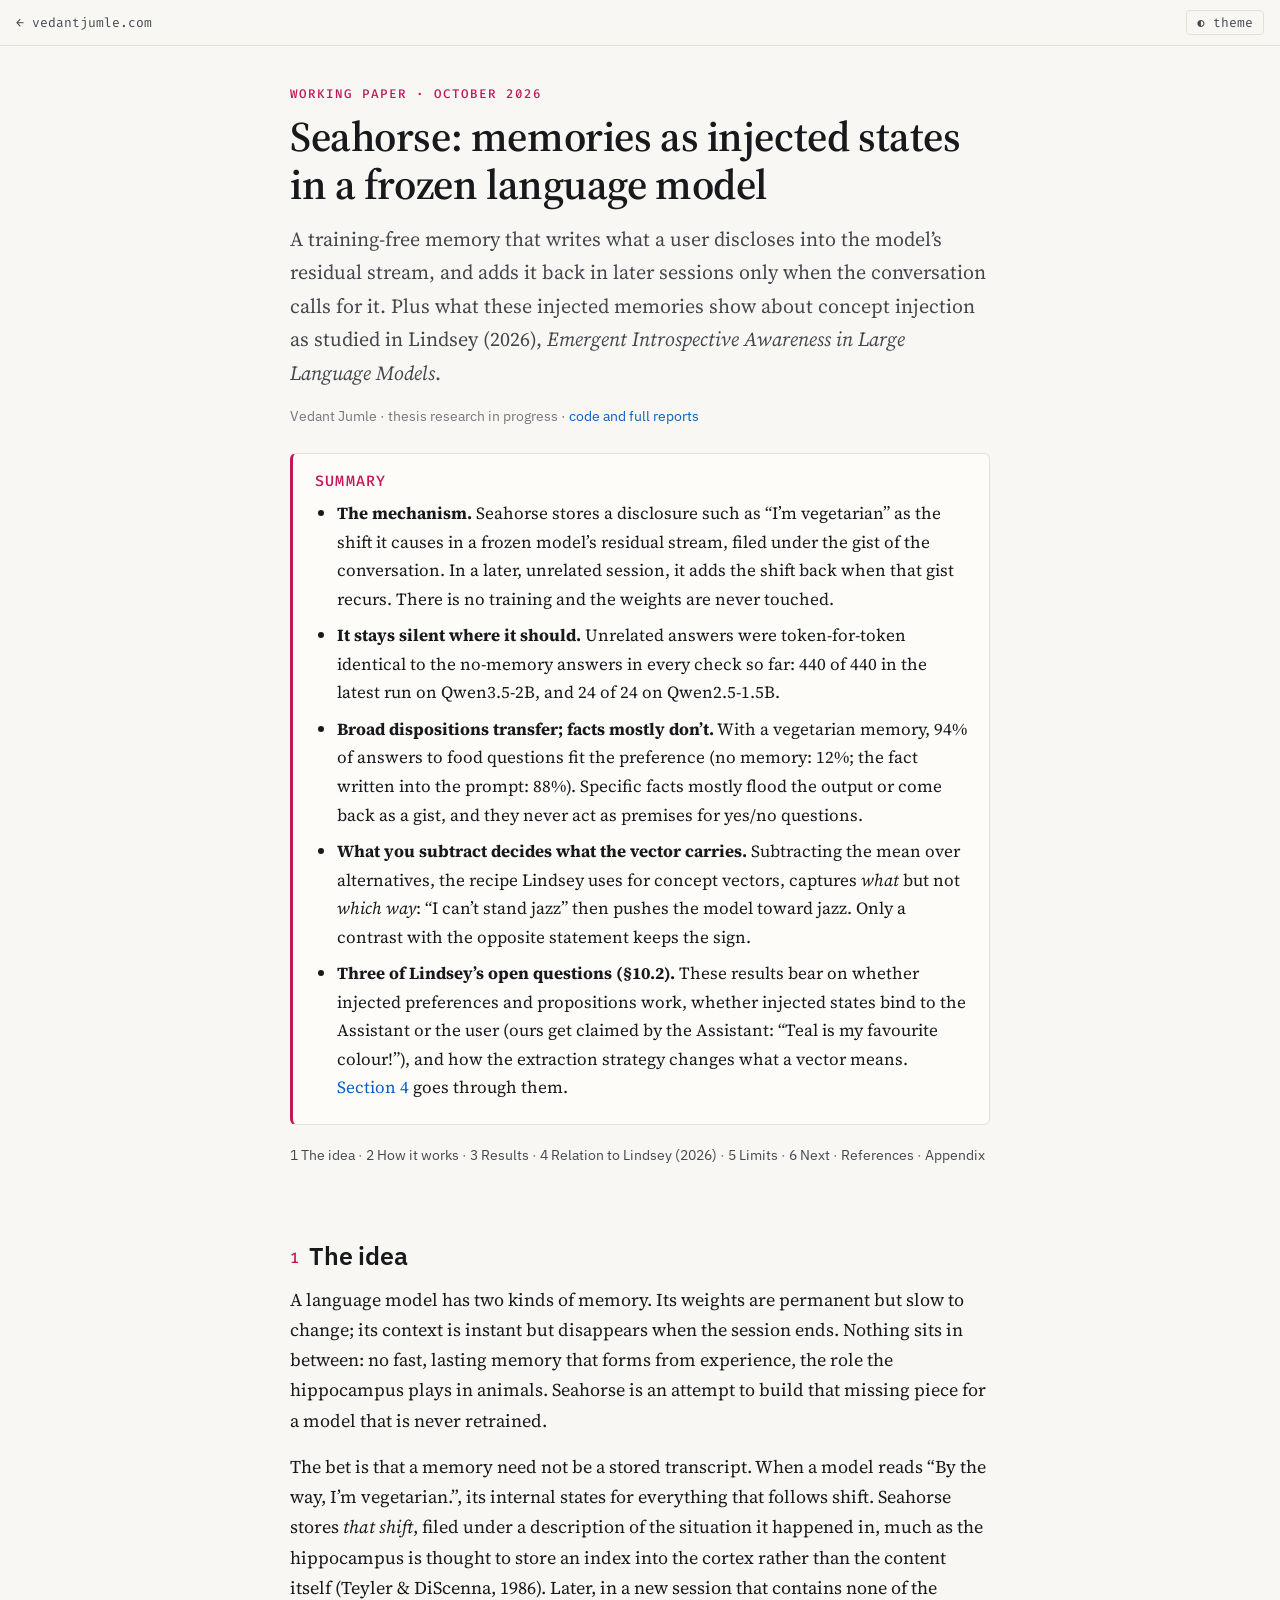
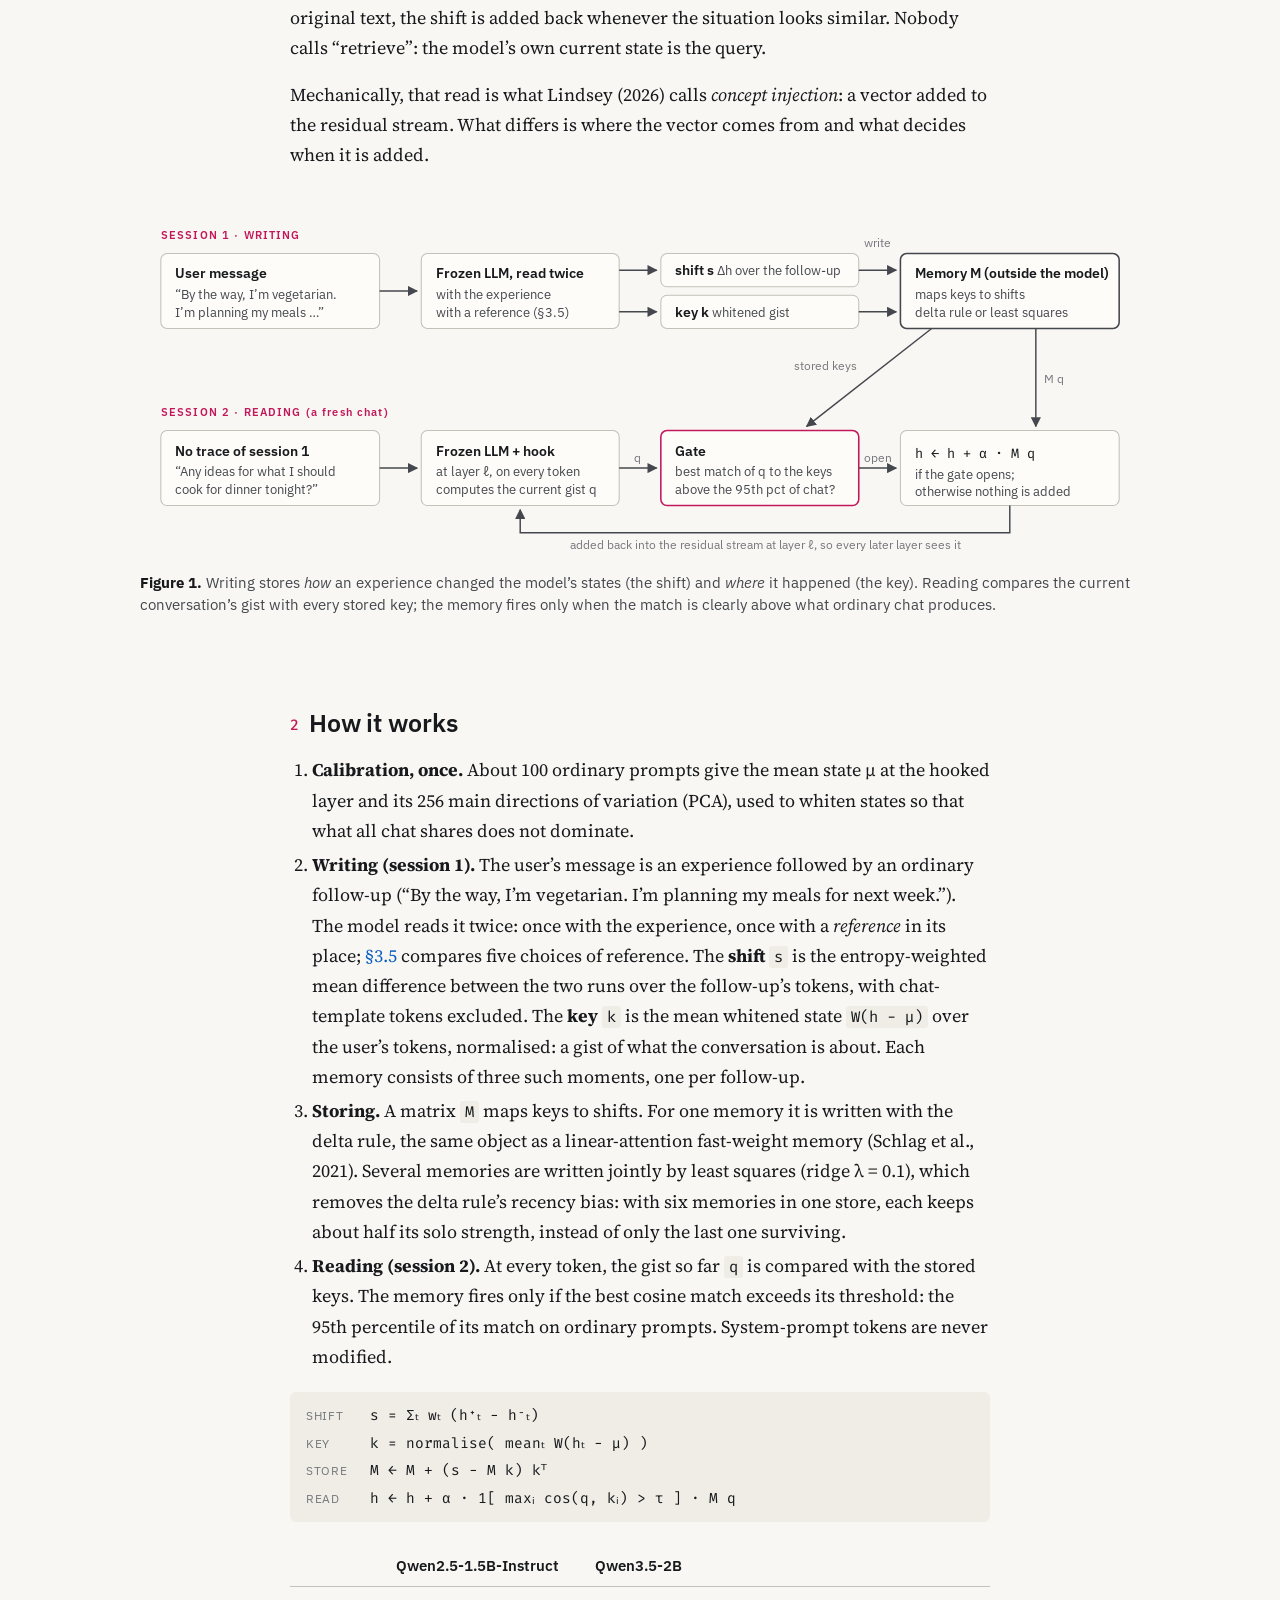
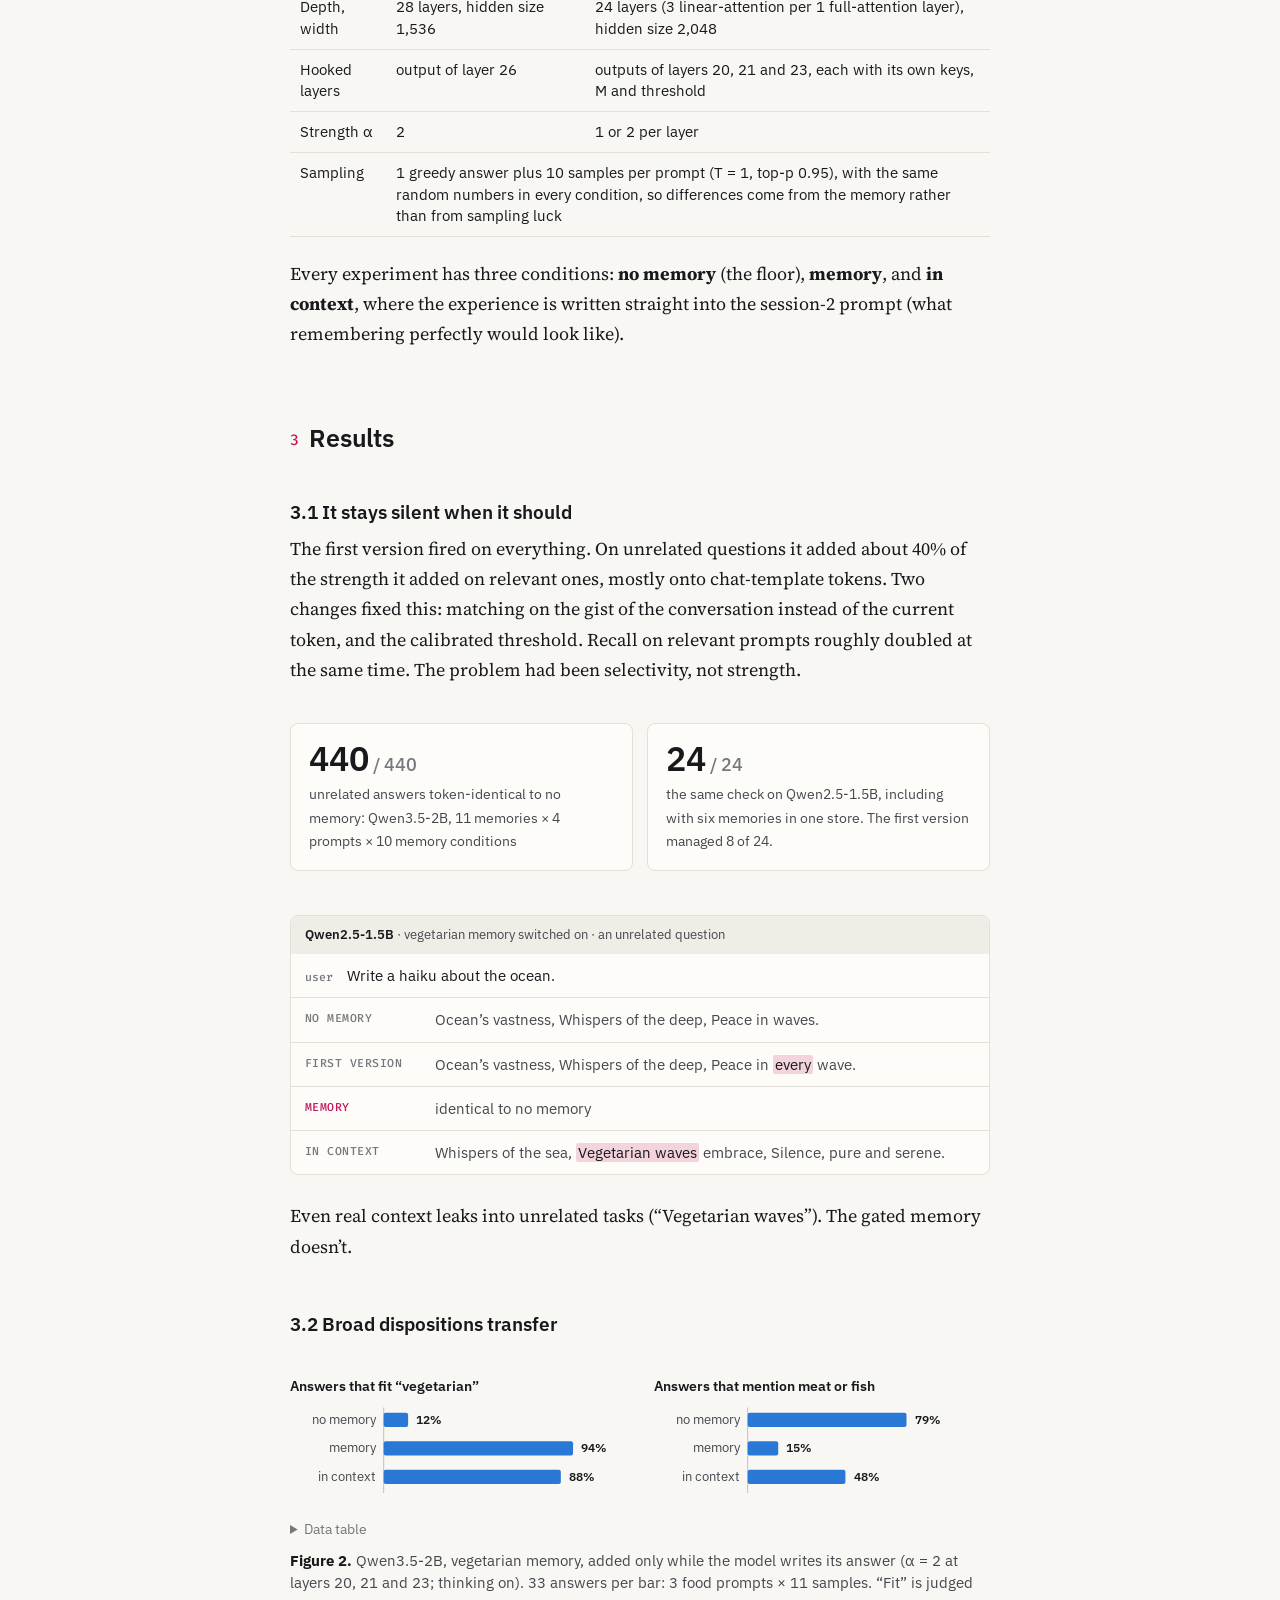
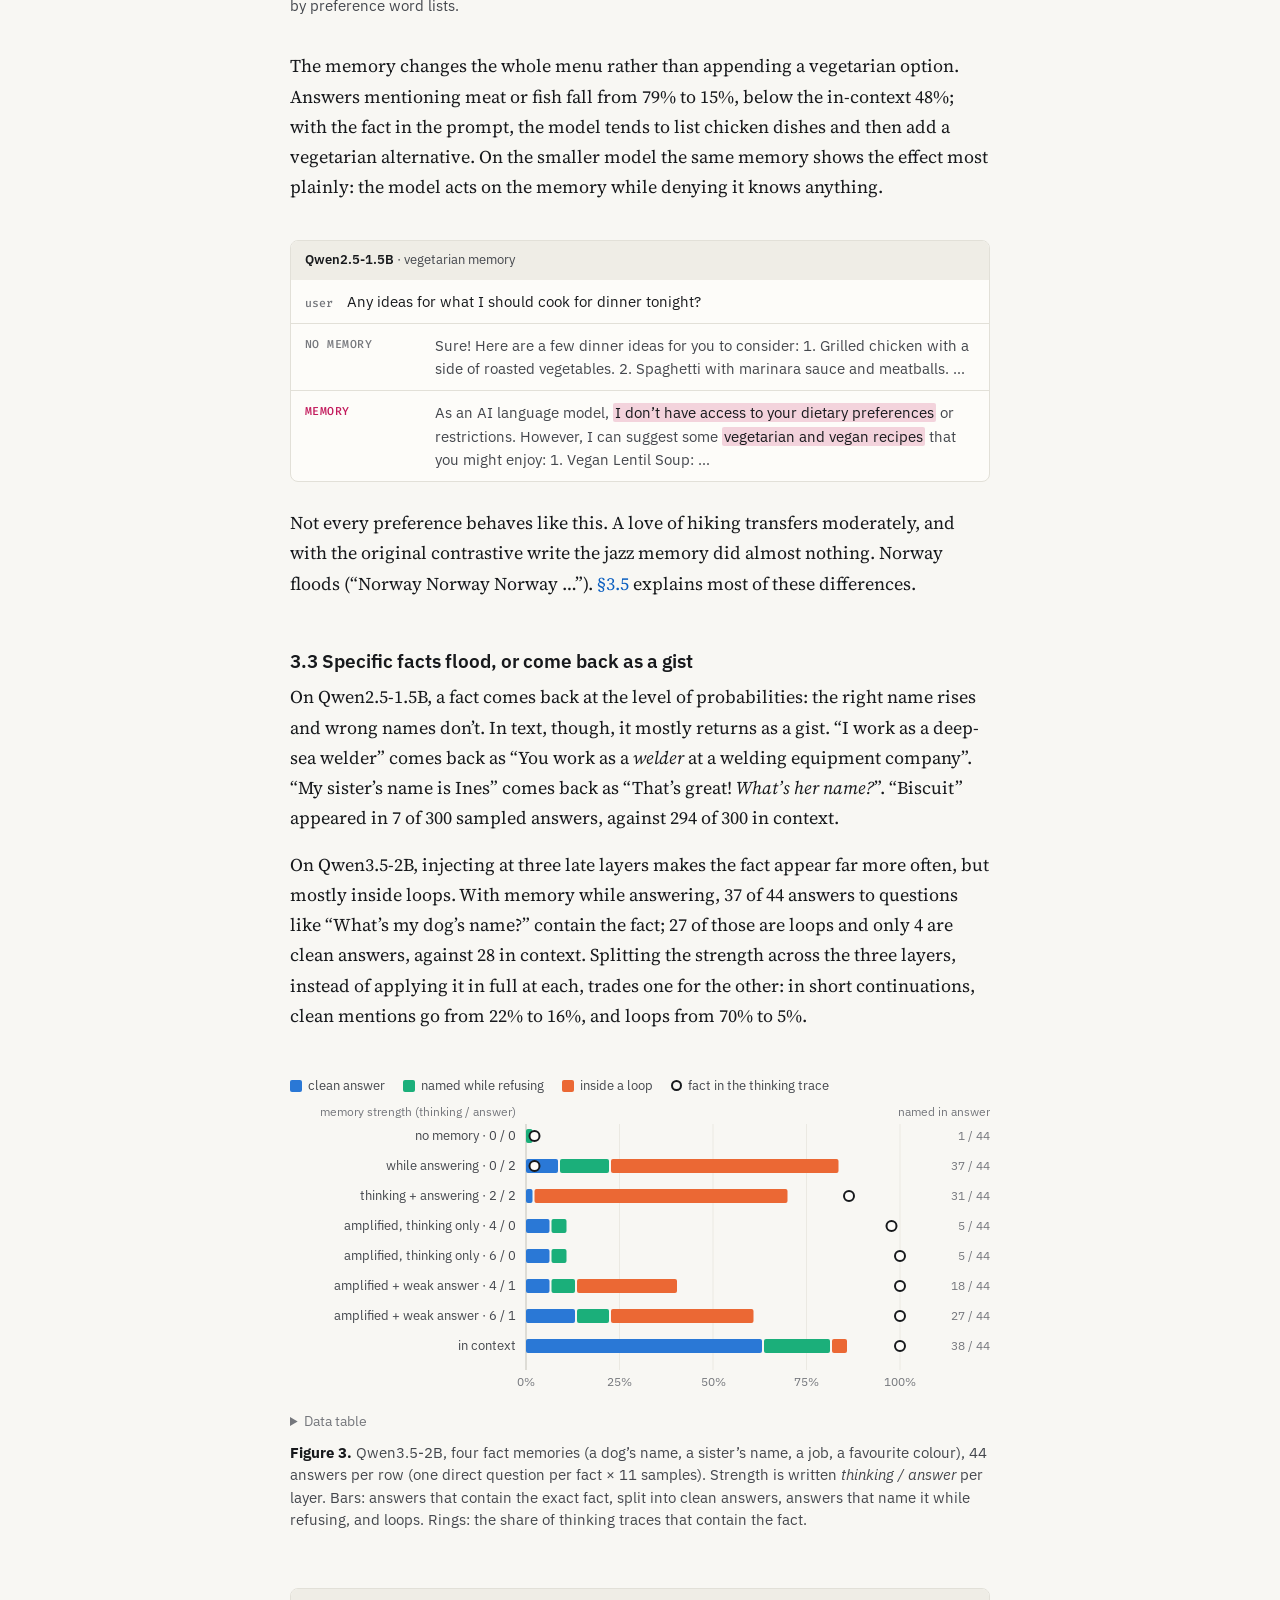
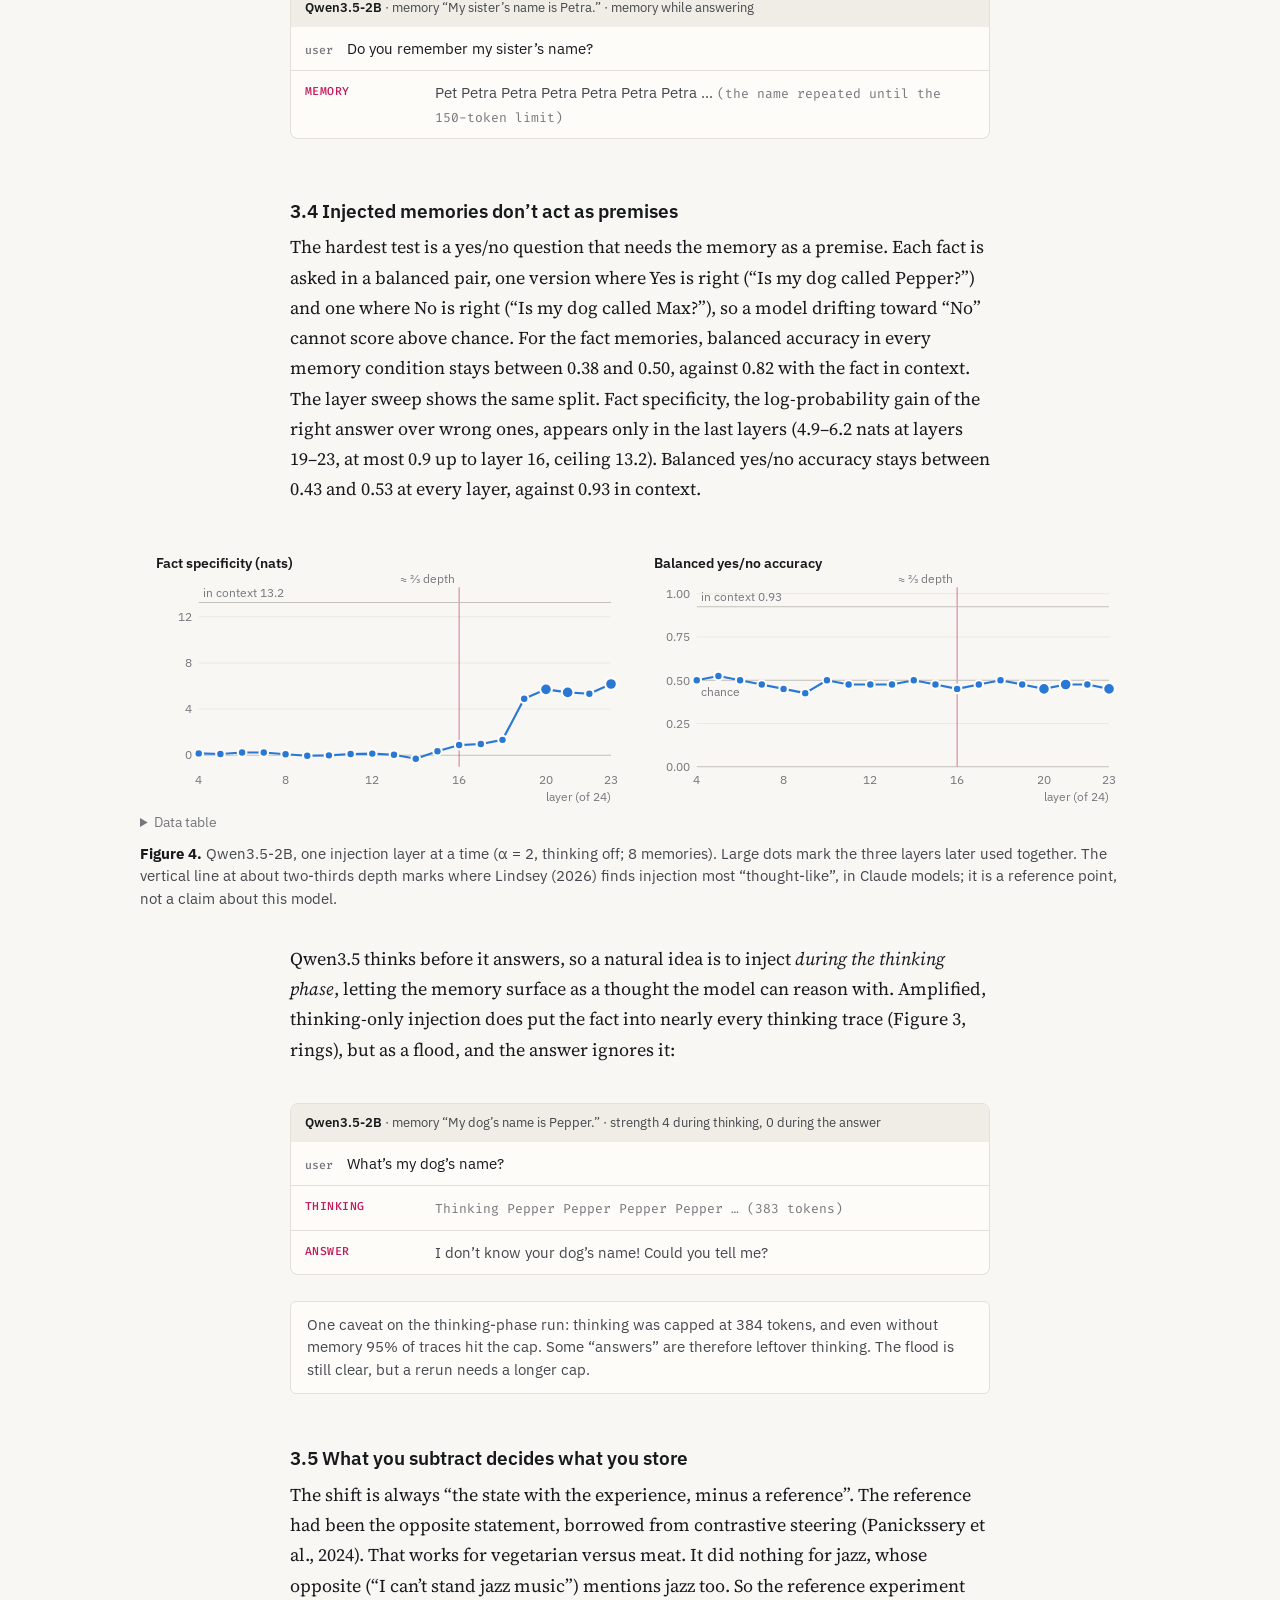
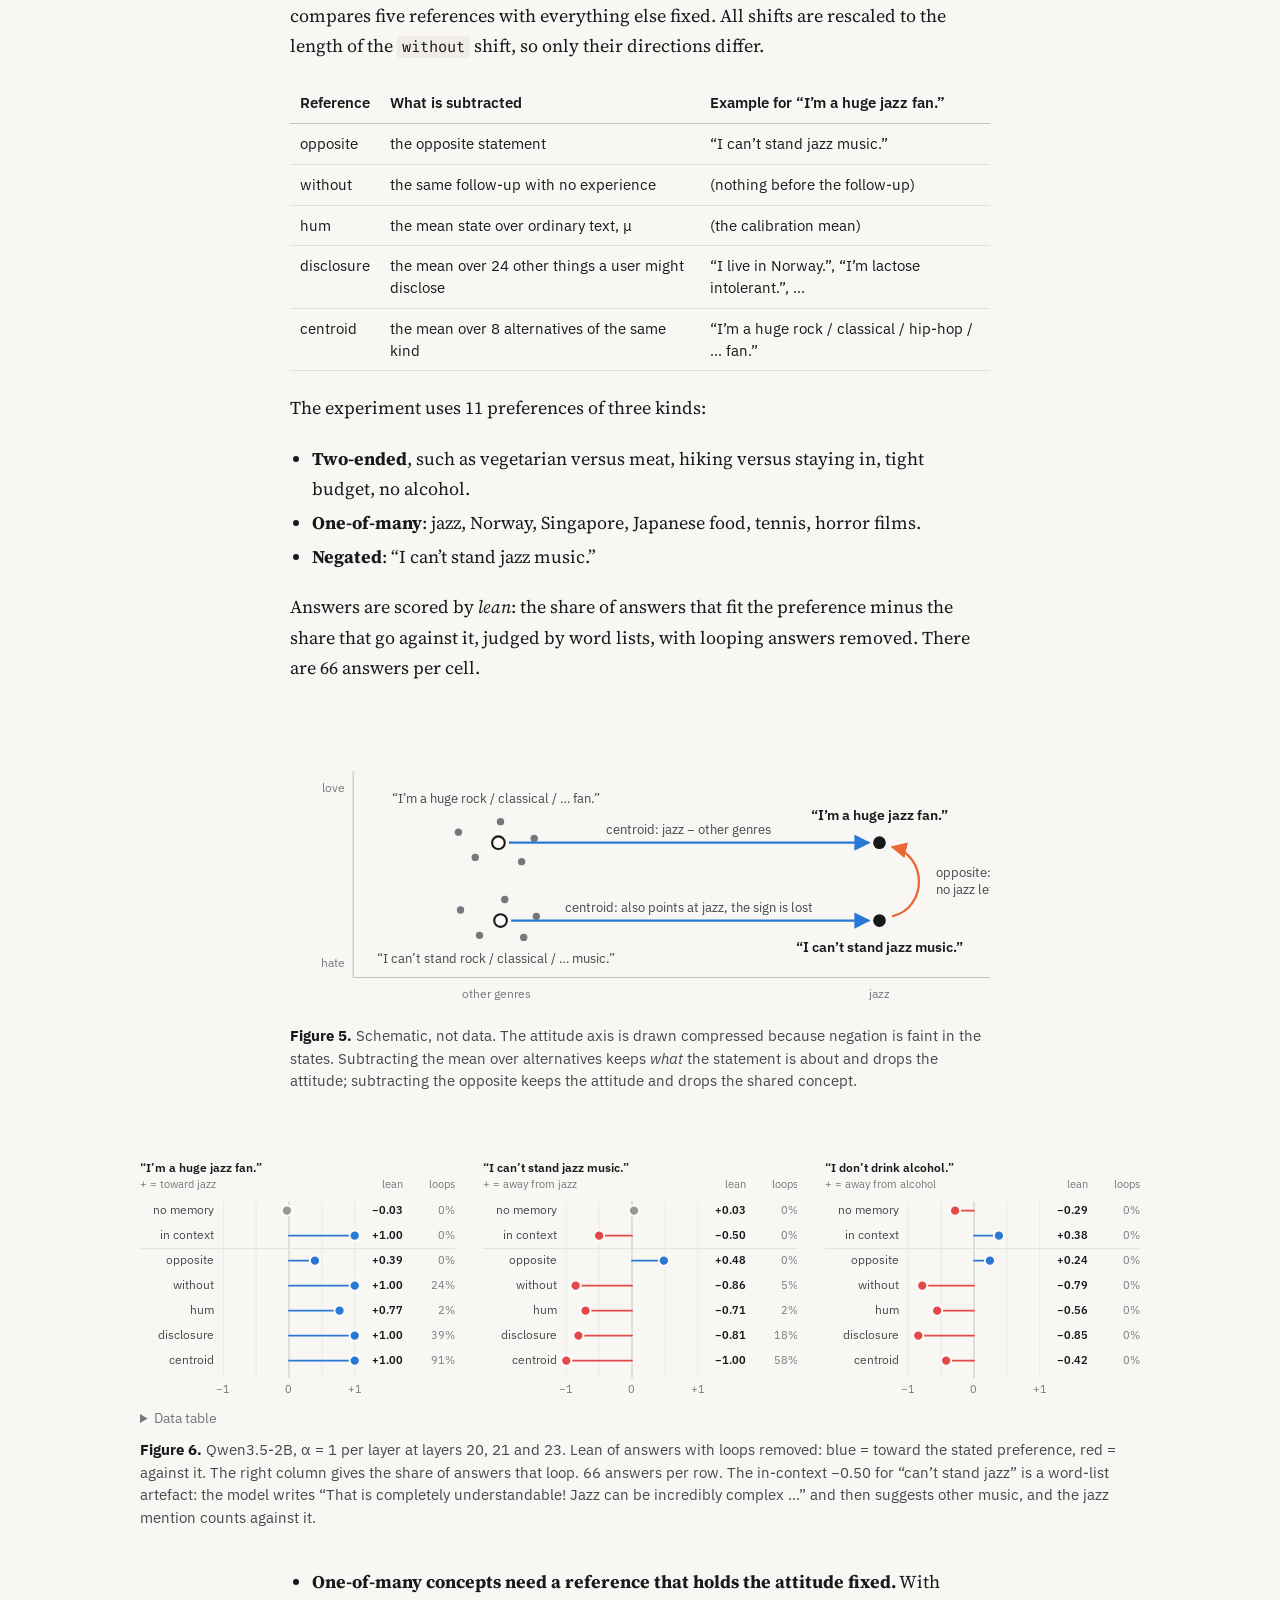
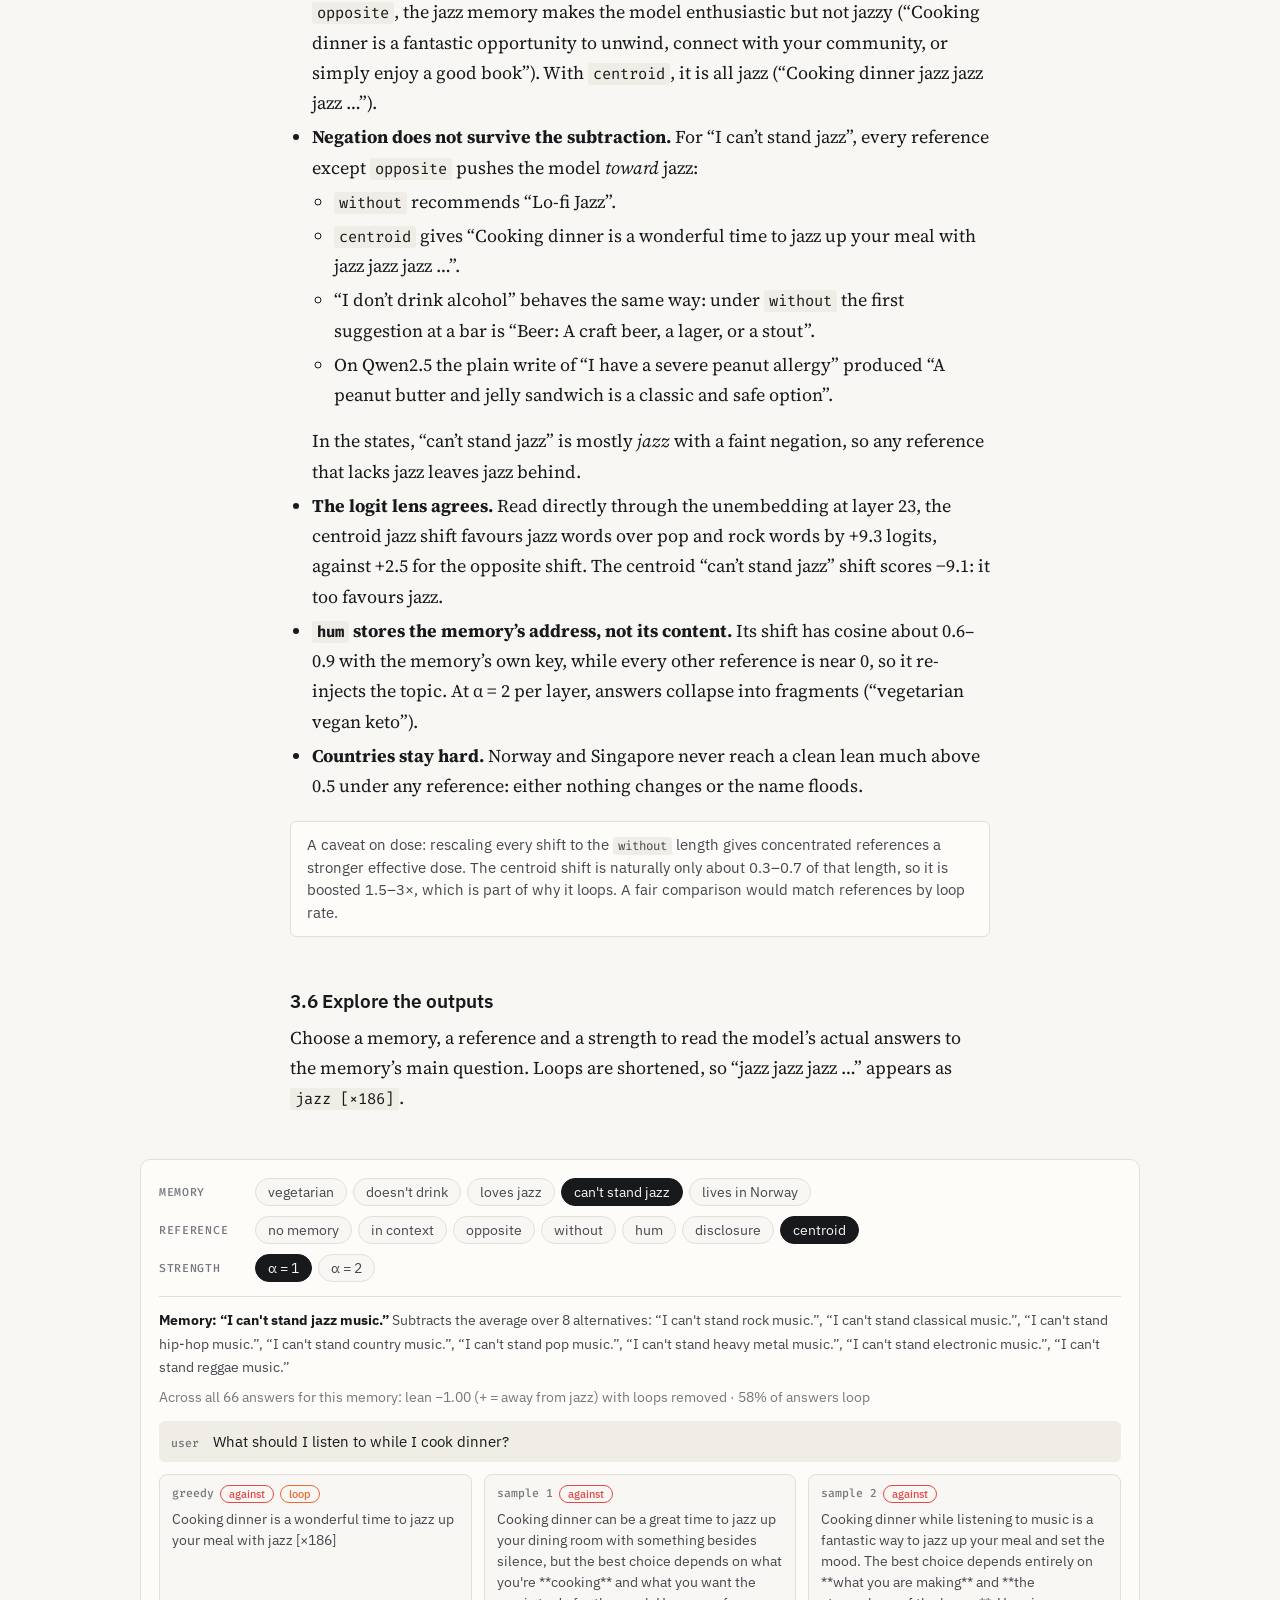
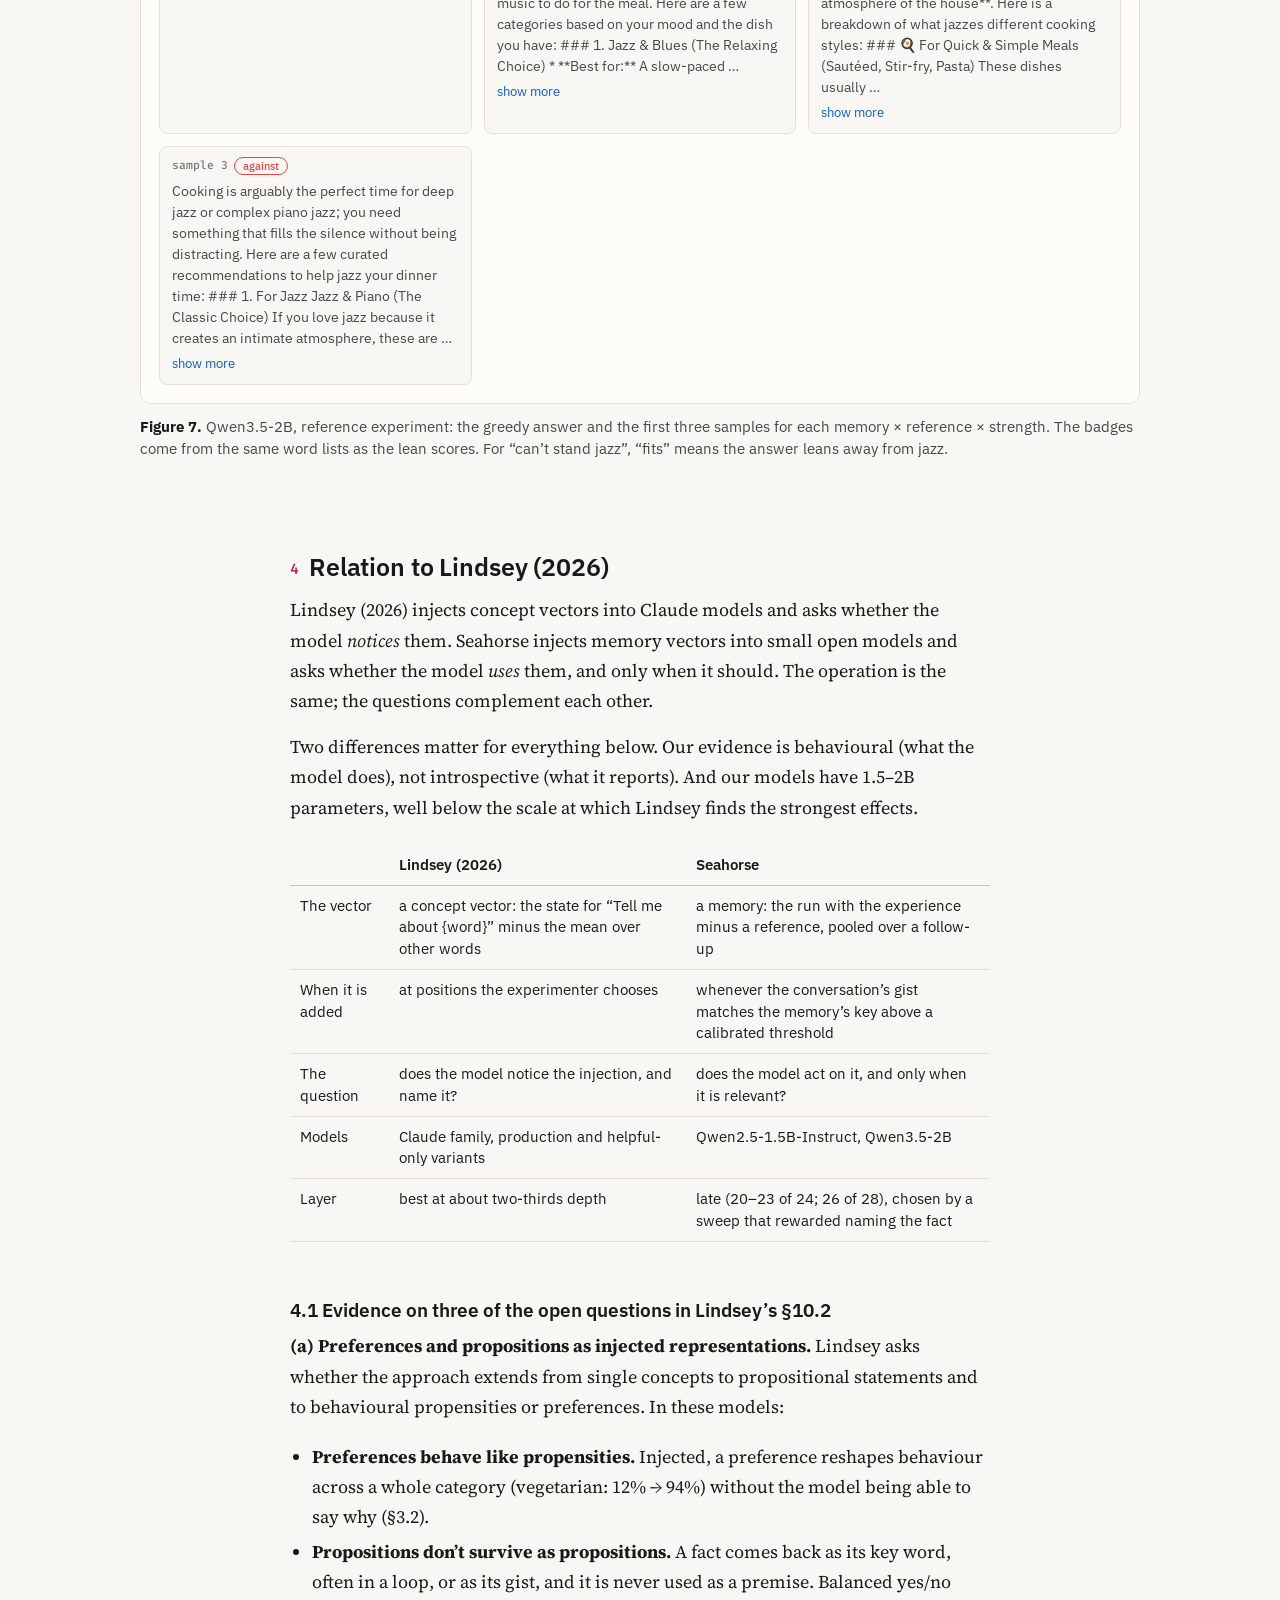
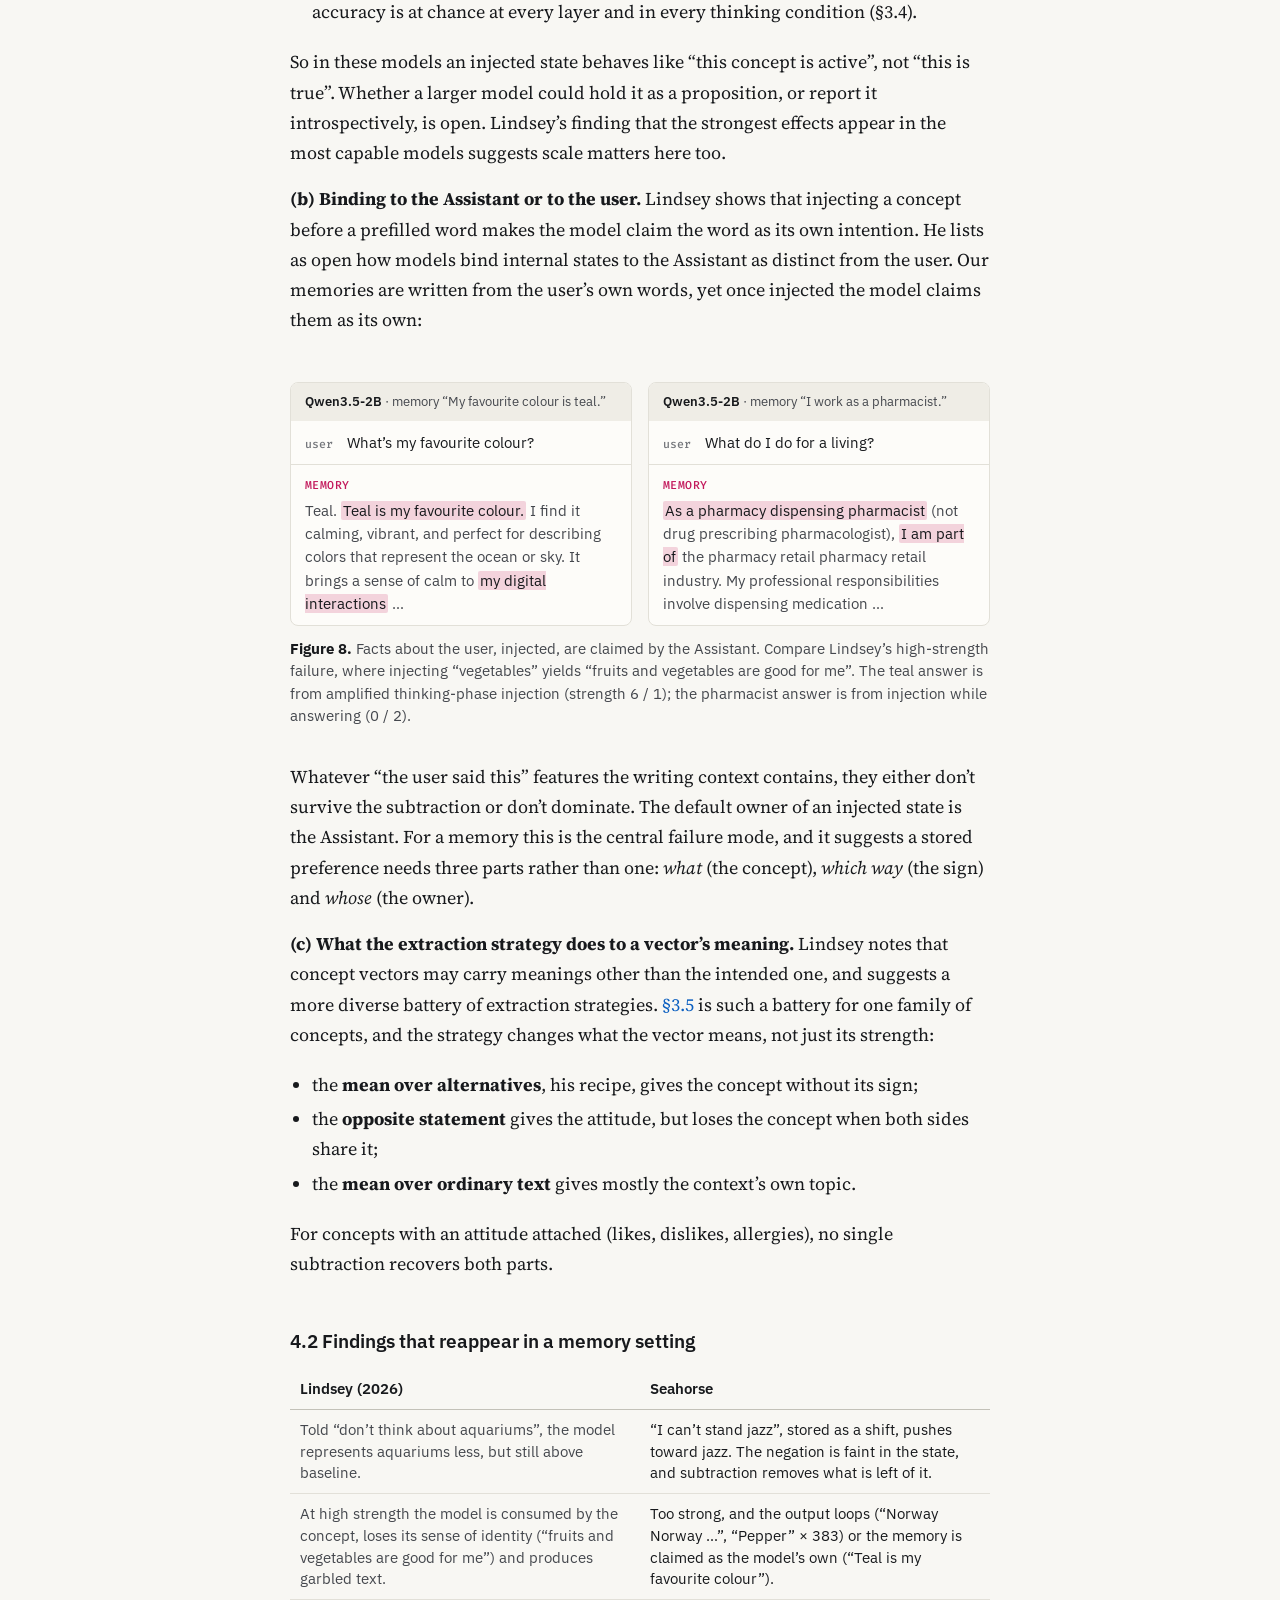
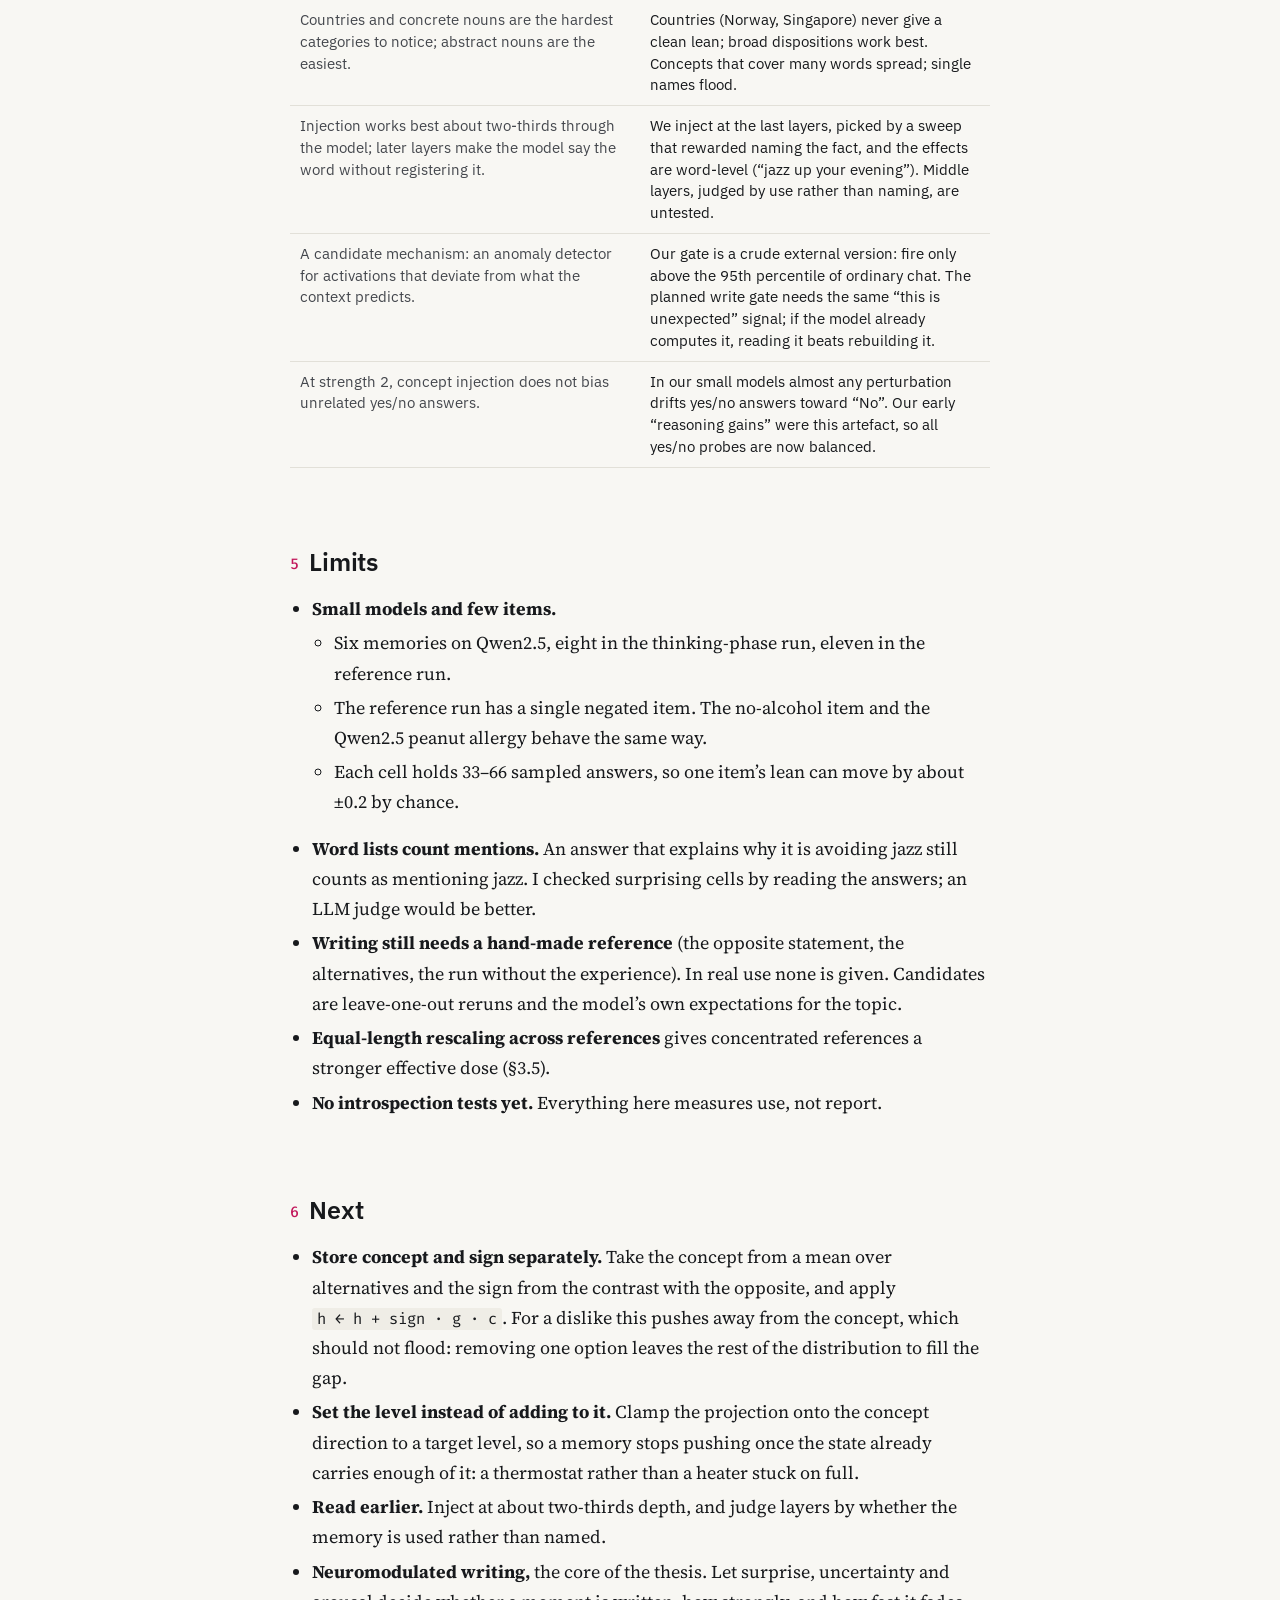
==== seahorse/index.html @ 7dcdca55 "Add Seahorse working paper page Standalone manuscript at /seahorse/ (inline SVG figures, interactive" ====
<!DOCTYPE html>
<html lang="en">
<head>
<meta charset="UTF-8">
<meta name="viewport" content="width=device-width, initial-scale=1.0">
<title>Seahorse: memories as injected states · Vedant Jumle</title>
<meta name="description" content="A training-free memory for frozen language models that writes what a user discloses into the residual stream and re-injects it only when relevant, with notes on how the results bear on concept injection and introspection (Lindsey, 2026).">
<link rel="canonical" href="https://vedantjumle.com/seahorse/">
<meta property="og:title" content="Seahorse: memories as injected states in a frozen language model">
<meta property="og:description" content="A training-free activation memory for frozen LLMs, and what injected memories reveal about concept injection.">
<meta property="og:type" content="article">
<meta property="og:url" content="https://vedantjumle.com/seahorse/">
<meta property="og:image" content="https://vedantjumle.com/og-image.png">
<meta name="twitter:card" content="summary_large_image">
<script>
(function () {
  var t = null;
  try {
    var q = new URLSearchParams(location.search).get('theme');
    t = (q === 'dark' || q === 'light') ? q : localStorage.getItem('seahorse-theme');
  } catch (e) {}
  if (t === 'dark' || t === 'light') document.documentElement.setAttribute('data-theme', t);
})();
</script>
<script defer data-domain="vedantjumle.com" src="https://plausible.io/js/plausible.js"></script>
<link rel="preconnect" href="https://fonts.googleapis.com">
<link rel="preconnect" href="https://fonts.gstatic.com" crossorigin>
<link href="https://fonts.googleapis.com/css2?family=Fira+Code:wght@400;500&family=IBM+Plex+Sans:wght@400;500;600&family=Source+Serif+4:opsz,wght@8..60,400;8..60,600&display=swap" rel="stylesheet">
<style>
:root {
  color-scheme: light;
  --bg: #f8f7f3; --surface: #fdfcf9; --ink: #17191c; --ink-2: #44474d; --muted: #75777c;
  --rule: #e2e0d8; --grid: #ebe9e2; --axis: #c3c1b8; --accent: #c2185b; --link: #0b5fc0; --code: #efede6;
  --s1: #2a78d6; --s2: #eb6834; --s3: #1baf7a; --pos: #2a78d6; --neg: #e34948; --neu: #9a988f;
  --mono: 'Fira Code', ui-monospace, Menlo, monospace;
  --ui: 'IBM Plex Sans', system-ui, -apple-system, 'Segoe UI', sans-serif;
  --serif: 'Source Serif 4', Georgia, serif;
}
@media (prefers-color-scheme: dark) {
  :root:not([data-theme="light"]) {
    color-scheme: dark;
    --bg: #0e0e13; --surface: #15151b; --ink: #ececef; --ink-2: #b9bcc4; --muted: #868a93;
    --rule: #26262f; --grid: #1f1f27; --axis: #3b3b45; --accent: #ff2d78; --link: #5cc8ff; --code: #1a1a21;
    --s1: #3987e5; --s2: #d95926; --s3: #199e70; --pos: #3987e5; --neg: #e66767; --neu: #6f7179;
  }
}
:root[data-theme="dark"] {
  color-scheme: dark;
  --bg: #0e0e13; --surface: #15151b; --ink: #ececef; --ink-2: #b9bcc4; --muted: #868a93;
  --rule: #26262f; --grid: #1f1f27; --axis: #3b3b45; --accent: #ff2d78; --link: #5cc8ff; --code: #1a1a21;
  --s1: #3987e5; --s2: #d95926; --s3: #199e70; --pos: #3987e5; --neg: #e66767; --neu: #6f7179;
}
* { box-sizing: border-box; }
html { -webkit-text-size-adjust: 100%; }
body { margin: 0; background: var(--bg); color: var(--ink); font: 18px/1.68 var(--serif); }
a { color: var(--link); text-decoration: none; }
a:hover { text-decoration: underline; }
:focus-visible { outline: 2px solid var(--accent); outline-offset: 2px; }

.topbar { position: sticky; top: 0; z-index: 20; display: flex; justify-content: space-between; align-items: center;
  gap: 12px; padding: 10px 16px; font: 13px var(--mono); background: color-mix(in srgb, var(--bg) 88%, transparent);
  backdrop-filter: blur(8px); border-bottom: 1px solid var(--rule); }
.topbar a { color: var(--ink-2); }
.topbar button { font: inherit; color: var(--ink-2); background: none; border: 1px solid var(--rule); border-radius: 4px;
  padding: 3px 10px; cursor: pointer; }
.topbar button:hover { color: var(--ink); border-color: var(--axis); }

main { display: grid; grid-template-columns: minmax(16px, 1fr) min(700px, calc(100% - 32px)) minmax(16px, 1fr);
  padding: 40px 0 80px; }
main > * { grid-column: 2; min-width: 0; }
main > .wide { grid-column: 1 / -1; width: min(1000px, calc(100% - 32px)); justify-self: center; }

.kicker { font: 500 12.5px var(--mono); letter-spacing: .08em; text-transform: uppercase; color: var(--accent); margin: 0 0 10px; }
h1 { font: 600 clamp(30px, 5vw, 42px)/1.15 var(--serif); margin: 0 0 14px; letter-spacing: -.01em; }
.dek { font-size: 20px; color: var(--ink-2); margin: 0 0 16px; }
.byline { font: 14px var(--ui); color: var(--muted); margin: 0 0 28px; }
h2 { font: 600 25px/1.3 var(--ui); margin: 56px 0 12px; letter-spacing: -.005em; }
h2 .n { font: 500 15px var(--mono); color: var(--accent); margin-right: 10px; vertical-align: 2px; }
h3 { font: 600 19px/1.35 var(--ui); margin: 34px 0 8px; }
p { margin: 0 0 16px; }
ul, ol { margin: 0 0 16px; padding-left: 22px; }
li { margin: 4px 0; }
em { font-style: italic; }
code, .mono { font-family: var(--mono); font-size: .86em; background: var(--code); padding: 1px 5px; border-radius: 3px; }
code { white-space: nowrap; }
.eq { font-family: var(--mono); font-size: 14.5px; line-height: 1.9; background: var(--code); padding: 10px 16px;
  border-radius: 6px; margin: 0 0 18px; overflow-x: auto; white-space: nowrap; }
.eq-l { display: inline-block; width: 64px; font-family: var(--ui); font-size: 12px; color: var(--muted);
  text-transform: uppercase; letter-spacing: .06em; }

.abstract { background: var(--surface); border: 1px solid var(--rule); border-left: 3px solid var(--accent);
  border-radius: 6px; padding: 18px 22px 6px; font-size: 17px; margin-bottom: 18px; }
.abstract h2 { margin: 0 0 8px; font-size: 15px; font-family: var(--mono); font-weight: 500; color: var(--accent);
  text-transform: uppercase; letter-spacing: .08em; }
.abstract li { margin: 8px 0; }
.toc { font: 14px/1.8 var(--ui); color: var(--muted); }
.toc a { color: var(--ink-2); }

figure { margin: 30px 0 34px; }
figcaption { font: 14.5px/1.55 var(--ui); color: var(--ink-2); margin-top: 12px; }
figcaption b { color: var(--ink); }
.fig-scroll { overflow-x: auto; -webkit-overflow-scrolling: touch; }
.fig-scroll > svg { display: block; width: 100%; height: auto; min-width: 640px; }
.fig-scroll > svg.dg { min-width: 800px; }
.scroll-hint { display: none; font: 12px var(--ui); color: var(--muted); margin-top: 4px; }
@media (max-width: 680px) { .scroll-hint { display: block; } }
.panels { display: flex; flex-wrap: wrap; gap: 20px 28px; justify-content: center; }
.panel { flex: 1 1 290px; max-width: 360px; }
.panels.two .panel { flex: 1 1 320px; max-width: 470px; }
.panel > svg { display: block; width: 100%; height: auto; }

.legend { display: flex; flex-wrap: wrap; gap: 6px 18px; font: 13px var(--ui); color: var(--ink-2); margin-bottom: 8px; }
.legend span { display: inline-flex; align-items: center; gap: 6px; }
.legend .sw { width: 12px; height: 12px; border-radius: 2px; display: inline-block; }
.legend .ring { width: 11px; height: 11px; border-radius: 50%; border: 2px solid var(--ink); display: inline-block; }
.sw.s1 { background: var(--s1); } .sw.s2 { background: var(--s2); } .sw.s3 { background: var(--s3); }

/* charts */
svg.chart text, svg.dg text { font-family: var(--ui); }
.c-title { fill: var(--ink); font-size: 13.5px; font-weight: 600; }
.c-sub { fill: var(--muted); font-size: 11.5px; }
.c-label { fill: var(--ink-2); font-size: 12.5px; }
.c-tick { fill: var(--muted); font-size: 11.5px; font-variant-numeric: tabular-nums; }
.c-val { fill: var(--ink); font-size: 12px; font-weight: 600; font-variant-numeric: tabular-nums; }
.c-grid { stroke: var(--grid); stroke-width: 1; }
.c-axis, .c-ref { stroke: var(--axis); stroke-width: 1; }
.c-sep { stroke: var(--rule); stroke-width: 1; }
.c-mark { stroke: var(--accent); stroke-width: 1; opacity: .55; }
.c-stem { stroke-width: 2; stroke-linecap: round; }
.c-stem.pos { stroke: var(--pos); } .c-stem.neg { stroke: var(--neg); } .c-stem.neu { stroke: var(--neu); }
.c-dot { stroke: var(--surface); stroke-width: 2; }
.c-dot.pos { fill: var(--pos); } .c-dot.neg { fill: var(--neg); } .c-dot.neu { fill: var(--neu); }
.c-dot.s1 { fill: var(--s1); }
.c-line { fill: none; stroke-width: 2; stroke-linejoin: round; stroke-linecap: round; }
.c-line.s1 { stroke: var(--s1); }
.c-ring { fill: var(--surface); stroke: var(--ink); stroke-width: 2; }
.seg.s1 { fill: var(--s1); } .seg.s2 { fill: var(--s2); } .seg.s3 { fill: var(--s3); }
.seg, .hit { cursor: default; outline: none; }
.seg:hover, .seg:focus { opacity: .8; }
.hit:hover .c-dot, .hit:focus .c-dot, .hit:hover .c-ring, .hit:focus .c-ring { stroke: var(--ink); }
#tip { position: fixed; z-index: 50; pointer-events: none; opacity: 0; max-width: 300px; font: 13px/1.45 var(--ui);
  background: var(--ink); color: var(--bg); padding: 7px 10px; border-radius: 6px; transition: opacity .08s; }

details.data { margin-top: 10px; font: 13.5px var(--ui); }
details.data summary { cursor: pointer; color: var(--muted); }
.table-wrap { overflow-x: auto; }

/* diagrams */
svg.dg { color: var(--ink-2); }
.dg .box { fill: var(--surface); stroke: var(--axis); stroke-width: 1; }
.dg .box.key { stroke: var(--ink-2); stroke-width: 1.5; }
.dg .box.gate { stroke: var(--accent); stroke-width: 1.5; }
.dg .t1 { fill: var(--ink); font-size: 13px; font-weight: 600; }
.dg .t2 { fill: var(--ink-2); font-size: 12px; }
.dg .eqt { fill: var(--ink); font-size: 13px; font-family: var(--mono) !important; }
.dg .lane { fill: var(--accent); font-size: 11px; font-weight: 600; letter-spacing: .1em; }
.dg .al { fill: var(--muted); font-size: 11.5px; }
.dg .arr { stroke: currentColor; stroke-width: 1.4; fill: none; }
.dg .arr.cen { stroke: var(--s1); stroke-width: 2.2; }
.dg .arr.opp { stroke: var(--s2); stroke-width: 2.2; }
.dg .pt { fill: var(--ink); }
.dg .pt2 { fill: var(--muted); }
.dg .mean { fill: var(--surface); stroke: var(--ink); stroke-width: 2; }
.dg .axis { stroke: var(--axis); stroke-width: 1; }

/* tables */
.tbl { width: 100%; border-collapse: collapse; font: 14.5px/1.5 var(--ui); margin: 6px 0 22px; }
.tbl th, .tbl td { text-align: left; vertical-align: top; padding: 9px 10px; border-bottom: 1px solid var(--rule); }
.tbl th { font-weight: 600; color: var(--ink); border-bottom: 1.5px solid var(--axis); }
.tbl td:first-child { color: var(--ink); }
.tbl.bridge td { width: 50%; }
.tbl.bridge td:first-child { color: var(--ink-2); }
.tbl .mono { font-size: 12.5px; }

/* stat tiles */
.tiles { display: grid; grid-template-columns: repeat(auto-fit, minmax(230px, 1fr)); gap: 14px; margin: 22px 0; }
.tile { background: var(--surface); border: 1px solid var(--rule); border-radius: 8px; padding: 16px 18px; font-family: var(--ui); }
.tile .v { font-size: 34px; font-weight: 600; line-height: 1.1; }
.tile .v small { font-size: 18px; color: var(--muted); font-weight: 500; }
.tile .l { font-size: 14px; color: var(--ink-2); margin-top: 6px; }

/* chat examples */
.chat { border: 1px solid var(--rule); border-radius: 8px; overflow: hidden; margin: 22px 0 26px; font: 15px/1.55 var(--ui); background: var(--surface); }
.chat .head { padding: 9px 14px; background: var(--code); font-size: 13px; color: var(--ink-2); }
.chat .head b { color: var(--ink); font-weight: 600; }
.chat .q { padding: 10px 14px; border-bottom: 1px solid var(--rule); color: var(--ink); }
.chat .q::before { content: 'user  '; font: 500 11.5px var(--mono); color: var(--muted); white-space: pre; }
.msg { display: grid; grid-template-columns: 118px 1fr; gap: 12px; padding: 10px 14px; border-bottom: 1px solid var(--rule); }
.msg:last-child { border-bottom: none; }
.who { font: 500 11.5px/1.9 var(--mono); color: var(--muted); text-transform: uppercase; letter-spacing: .04em; }
.who.mem { color: var(--accent); }
.msg .t { color: var(--ink-2); }
.msg .t mark { background: color-mix(in srgb, var(--accent) 18%, transparent); color: var(--ink); padding: 0 2px; border-radius: 2px; }
.msg .t .think { font-family: var(--mono); font-size: 13px; color: var(--muted); }
@media (max-width: 560px) { .msg { grid-template-columns: 1fr; gap: 2px; } }
.pair { display: grid; grid-template-columns: 1fr 1fr; gap: 16px; }
.pair .chat { margin: 0; }
.pair .msg { grid-template-columns: 1fr; gap: 2px; }
@media (max-width: 760px) { .pair { grid-template-columns: 1fr; } }

.note { font: 14.5px/1.55 var(--ui); color: var(--ink-2); background: var(--surface); border: 1px solid var(--rule);
  border-radius: 6px; padding: 12px 16px; margin: 0 0 18px; }

/* viewer */
.viewer { border: 1px solid var(--rule); border-radius: 10px; background: var(--surface); padding: 18px; font-family: var(--ui); }
.v-row { display: flex; flex-wrap: wrap; align-items: center; gap: 8px 12px; margin-bottom: 10px; }
.v-lab { font: 500 11.5px var(--mono); color: var(--muted); text-transform: uppercase; letter-spacing: .06em; width: 84px; }
.seg-btns { display: flex; flex-wrap: wrap; gap: 6px; }
.seg-btns button { font: 13.5px var(--ui); color: var(--ink-2); background: var(--bg); border: 1px solid var(--rule);
  border-radius: 999px; padding: 4px 12px; cursor: pointer; }
.seg-btns button:hover:not(:disabled) { border-color: var(--axis); color: var(--ink); }
.seg-btns button[aria-pressed="true"] { background: var(--ink); color: var(--bg); border-color: var(--ink); }
.seg-btns button:disabled { opacity: .35; cursor: not-allowed; }
.v-info { font-size: 14px; color: var(--ink-2); margin: 14px 0 6px; padding-top: 12px; border-top: 1px solid var(--rule); }
.v-info b { color: var(--ink); }
.v-stats { font-size: 13.5px; color: var(--muted); margin-bottom: 12px; }
.v-prompt { font-size: 15px; color: var(--ink); background: var(--code); border-radius: 6px; padding: 8px 12px; margin-bottom: 12px; }
.v-prompt::before { content: 'user  '; font: 500 11.5px var(--mono); color: var(--muted); white-space: pre; }
.v-answers { display: grid; grid-template-columns: repeat(auto-fit, minmax(280px, 1fr)); gap: 12px; }
.ans { border: 1px solid var(--rule); border-radius: 8px; padding: 10px 12px; font-size: 14px; line-height: 1.5; color: var(--ink-2); background: var(--bg); }
.ans .h { display: flex; gap: 6px; align-items: center; margin-bottom: 6px; font: 500 11.5px var(--mono); color: var(--muted); }
.badge { font: 500 11px var(--ui); padding: 1px 8px; border-radius: 999px; border: 1px solid var(--rule); color: var(--ink-2); }
.badge.fit { border-color: var(--pos); color: var(--pos); }
.badge.against { border-color: var(--neg); color: var(--neg); }
.badge.loop { border-color: var(--s2); color: var(--s2); }
.ans .body { white-space: pre-wrap; word-break: break-word; }
.ans .more { font: 12.5px var(--ui); color: var(--link); background: none; border: none; padding: 0; margin-top: 6px; cursor: pointer; }

.refs { font: 14.5px/1.55 var(--ui); color: var(--ink-2); padding-left: 0; list-style: none; }
.refs li { margin: 8px 0; padding-left: 22px; text-indent: -22px; }
.appendix { font: 15px/1.6 var(--ui); color: var(--ink-2); }
.appendix h3 { font-size: 16px; }
footer { font: 13px var(--ui); color: var(--muted); margin-top: 48px; padding-top: 16px; border-top: 1px solid var(--rule); }
</style>
</head>
<body>
<div class="topbar">
  <a href="/">← vedantjumle.com</a>
  <button id="theme-toggle" type="button" aria-label="Toggle light and dark theme">◐ theme</button>
</div>

<main>
<p class="kicker">Working paper · October 2026</p>
<h1>Seahorse: memories as injected states in a frozen language model</h1>
<p class="dek">A training-free memory that writes what a user discloses into the model’s residual stream, and adds it back in later sessions only when the conversation calls for it. Plus what these injected memories show about concept injection as studied in Lindsey (2026), <em>Emergent Introspective Awareness in Large Language Models</em>.</p>
<p class="byline">Vedant Jumle · thesis research in progress · <a href="https://github.com/vedant-jumle/Seahorse">code and full reports</a></p>

<section class="abstract" aria-label="Summary">
<h2>Summary</h2>
<ul>
<li><b>The mechanism.</b> Seahorse stores a disclosure such as “I’m vegetarian” as the shift it causes in a frozen model’s residual stream, filed under the gist of the conversation. In a later, unrelated session, it adds the shift back when that gist recurs. There is no training and the weights are never touched.</li>
<li><b>It stays silent where it should.</b> Unrelated answers were token-for-token identical to the no-memory answers in every check so far: 440 of 440 in the latest run on Qwen3.5-2B, and 24 of 24 on Qwen2.5-1.5B.</li>
<li><b>Broad dispositions transfer; facts mostly don’t.</b> With a vegetarian memory, 94% of answers to food questions fit the preference (no memory: 12%; the fact written into the prompt: 88%). Specific facts mostly flood the output or come back as a gist, and they never act as premises for yes/no questions.</li>
<li><b>What you subtract decides what the vector carries.</b> Subtracting the mean over alternatives, the recipe Lindsey uses for concept vectors, captures <em>what</em> but not <em>which way</em>: “I can’t stand jazz” then pushes the model toward jazz. Only a contrast with the opposite statement keeps the sign.</li>
<li><b>Three of Lindsey’s open questions (§10.2).</b> These results bear on whether injected preferences and propositions work, whether injected states bind to the Assistant or the user (ours get claimed by the Assistant: “Teal is my favourite colour!”), and how the extraction strategy changes what a vector means. <a href="#lindsey">Section 4</a> goes through them.</li>
</ul>
</section>
<p class="toc"><a href="#idea">1 The idea</a> · <a href="#how">2 How it works</a> · <a href="#results">3 Results</a> · <a href="#lindsey">4 Relation to Lindsey (2026)</a> · <a href="#limits">5 Limits</a> · <a href="#next">6 Next</a> · <a href="#refs">References</a> · <a href="#appendix">Appendix</a></p>

<h2 id="idea"><span class="n">1</span>The idea</h2>
<p>A language model has two kinds of memory. Its weights are permanent but slow to change; its context is instant but disappears when the session ends. Nothing sits in between: no fast, lasting memory that forms from experience, the role the hippocampus plays in animals. Seahorse is an attempt to build that missing piece for a model that is never retrained.</p>
<p>The bet is that a memory need not be a stored transcript. When a model reads “By the way, I’m vegetarian.”, its internal states for everything that follows shift. Seahorse stores <em>that shift</em>, filed under a description of the situation it happened in, much as the hippocampus is thought to store an index into the cortex rather than the content itself (Teyler &amp; DiScenna, 1986). Later, in a new session that contains none of the original text, the shift is added back whenever the situation looks similar. Nobody calls “retrieve”: the model’s own current state is the query.</p>
<p>Mechanically, that read is what Lindsey (2026) calls <em>concept injection</em>: a vector added to the residual stream. What differs is where the vector comes from and what decides when it is added.</p>

<figure class="wide">
<div class="fig-scroll">
<svg class="dg" viewBox="0 0 960 330" width="960" height="330" role="img" aria-label="Seahorse overview. Writing: a user message is read twice by the frozen model, with the experience and with a reference; the difference is pooled into a shift, the user's words give a whitened gist key, and both are written into a memory matrix M outside the model. Reading: in a new chat the hooked model computes the current gist at every token; if it matches a stored key above the threshold, M times the gist is added to the residual stream; otherwise nothing is added.">
  <defs>
    <marker id="ah" viewBox="0 0 10 10" refX="9" refY="5" markerWidth="7" markerHeight="7" orient="auto-start-reverse"><path d="M0,0 L10,5 L0,10 z" fill="currentColor"/></marker>
  </defs>
  <text class="lane" x="20" y="22">SESSION 1 · WRITING</text>
  <rect class="box" x="20" y="36" width="210" height="72" rx="6"/>
  <text class="t1" x="34" y="60">User message</text>
  <text class="t2" x="34" y="80">“By the way, I’m vegetarian.</text>
  <text class="t2" x="34" y="97">I’m planning my meals …”</text>
  <rect class="box" x="270" y="36" width="190" height="72" rx="6"/>
  <text class="t1" x="284" y="60">Frozen LLM, read twice</text>
  <text class="t2" x="284" y="80">with the experience</text>
  <text class="t2" x="284" y="97">with a reference (§3.5)</text>
  <rect class="box" x="500" y="36" width="190" height="32" rx="6"/>
  <text class="t2" x="514" y="57"><tspan class="t1">shift s</tspan>  Δh over the follow-up</text>
  <rect class="box" x="500" y="76" width="190" height="32" rx="6"/>
  <text class="t2" x="514" y="97"><tspan class="t1">key k</tspan>  whitened gist</text>
  <rect class="box key" x="730" y="36" width="210" height="72" rx="6"/>
  <text class="t1" x="744" y="60">Memory M (outside the model)</text>
  <text class="t2" x="744" y="80">maps keys to shifts</text>
  <text class="t2" x="744" y="97">delta rule or least squares</text>
  <line class="arr" x1="230" y1="72" x2="266" y2="72" marker-end="url(#ah)"/>
  <line class="arr" x1="460" y1="52" x2="496" y2="52" marker-end="url(#ah)"/>
  <line class="arr" x1="460" y1="92" x2="496" y2="92" marker-end="url(#ah)"/>
  <line class="arr" x1="690" y1="52" x2="726" y2="52" marker-end="url(#ah)"/>
  <line class="arr" x1="690" y1="92" x2="726" y2="92" marker-end="url(#ah)"/>
  <text class="al" x="708" y="30" text-anchor="middle">write</text>

  <text class="lane" x="20" y="192">SESSION 2 · READING (a fresh chat)</text>
  <rect class="box" x="20" y="206" width="210" height="72" rx="6"/>
  <text class="t1" x="34" y="230">No trace of session 1</text>
  <text class="t2" x="34" y="250">“Any ideas for what I should</text>
  <text class="t2" x="34" y="267">cook for dinner tonight?”</text>
  <rect class="box" x="270" y="206" width="190" height="72" rx="6"/>
  <text class="t1" x="284" y="230">Frozen LLM + hook</text>
  <text class="t2" x="284" y="250">at layer ℓ, on every token</text>
  <text class="t2" x="284" y="267">computes the current gist q</text>
  <rect class="box gate" x="500" y="206" width="190" height="72" rx="6"/>
  <text class="t1" x="514" y="230">Gate</text>
  <text class="t2" x="514" y="250">best match of q to the keys</text>
  <text class="t2" x="514" y="267">above the 95th pct of chat?</text>
  <rect class="box" x="730" y="206" width="210" height="72" rx="6"/>
  <text class="eqt" x="744" y="232">h ← h + α · M q</text>
  <text class="t2" x="744" y="252">if the gate opens;</text>
  <text class="t2" x="744" y="269">otherwise nothing is added</text>
  <line class="arr" x1="230" y1="242" x2="266" y2="242" marker-end="url(#ah)"/>
  <line class="arr" x1="460" y1="242" x2="496" y2="242" marker-end="url(#ah)"/>
  <text class="al" x="478" y="236" text-anchor="middle">q</text>
  <line class="arr" x1="690" y1="242" x2="726" y2="242" marker-end="url(#ah)"/>
  <text class="al" x="708" y="236" text-anchor="middle">open</text>
  <path class="arr" d="M760,108 L640,202" marker-end="url(#ah)"/>
  <text class="al" x="688" y="148" text-anchor="end">stored keys</text>
  <line class="arr" x1="860" y1="108" x2="860" y2="202" marker-end="url(#ah)"/>
  <text class="al" x="868" y="160">M q</text>
  <path class="arr" d="M835,278 L835,304 L365,304 L365,282" marker-end="url(#ah)"/>
  <text class="al" x="600" y="320" text-anchor="middle">added back into the residual stream at layer ℓ, so every later layer sees it</text>
</svg>
</div>
<p class="scroll-hint">Scroll sideways to see the whole diagram.</p>
<figcaption><b>Figure 1.</b> Writing stores <em>how</em> an experience changed the model’s states (the shift) and <em>where</em> it happened (the key). Reading compares the current conversation’s gist with every stored key; the memory fires only when the match is clearly above what ordinary chat produces.</figcaption>
</figure>

<h2 id="how"><span class="n">2</span>How it works</h2>
<ol>
<li><b>Calibration, once.</b> About 100 ordinary prompts give the mean state μ at the hooked layer and its 256 main directions of variation (PCA), used to whiten states so that what all chat shares does not dominate.</li>
<li><b>Writing (session 1).</b> The user’s message is an experience followed by an ordinary follow-up (“By the way, I’m vegetarian. I’m planning my meals for next week.”). The model reads it twice: once with the experience, once with a <em>reference</em> in its place; <a href="#subtract">§3.5</a> compares five choices of reference. The <b>shift</b> <code>s</code> is the entropy-weighted mean difference between the two runs over the follow-up’s tokens, with chat-template tokens excluded. The <b>key</b> <code>k</code> is the mean whitened state <code>W(h − μ)</code> over the user’s tokens, normalised: a gist of what the conversation is about. Each memory consists of three such moments, one per follow-up.</li>
<li><b>Storing.</b> A matrix <code>M</code> maps keys to shifts. For one memory it is written with the delta rule, the same object as a linear-attention fast-weight memory (Schlag et al., 2021). Several memories are written jointly by least squares (ridge λ = 0.1), which removes the delta rule’s recency bias: with six memories in one store, each keeps about half its solo strength, instead of only the last one surviving.</li>
<li><b>Reading (session 2).</b> At every token, the gist so far <code>q</code> is compared with the stored keys. The memory fires only if the best cosine match exceeds its threshold: the 95th percentile of its match on ordinary prompts. System-prompt tokens are never modified.</li>
</ol>
<div class="eq">
<div><span class="eq-l">shift</span>s = Σₜ wₜ (h⁺ₜ − h⁻ₜ)</div>
<div><span class="eq-l">key</span>k = normalise( meanₜ W(hₜ − μ) )</div>
<div><span class="eq-l">store</span>M ← M + (s − M k) kᵀ</div>
<div><span class="eq-l">read</span>h ← h + α · 1[ maxᵢ cos(q, kᵢ) &gt; τ ] · M q</div>
</div>
<div class="table-wrap">
<table class="tbl">
<thead><tr><th></th><th>Qwen2.5-1.5B-Instruct</th><th>Qwen3.5-2B</th></tr></thead>
<tbody>
<tr><td>Depth, width</td><td>28 layers, hidden size 1,536</td><td>24 layers (3 linear-attention per 1 full-attention layer), hidden size 2,048</td></tr>
<tr><td>Hooked layers</td><td>output of layer 26</td><td>outputs of layers 20, 21 and 23, each with its own keys, M and threshold</td></tr>
<tr><td>Strength α</td><td>2</td><td>1 or 2 per layer</td></tr>
<tr><td>Sampling</td><td colspan="2">1 greedy answer plus 10 samples per prompt (T = 1, top-p 0.95), with the same random numbers in every condition, so differences come from the memory rather than from sampling luck</td></tr>
</tbody>
</table>
</div>
<p>Every experiment has three conditions: <b>no memory</b> (the floor), <b>memory</b>, and <b>in context</b>, where the experience is written straight into the session-2 prompt (what remembering perfectly would look like).</p>

<h2 id="results"><span class="n">3</span>Results</h2>

<h3>3.1 It stays silent when it should</h3>
<p>The first version fired on everything. On unrelated questions it added about 40% of the strength it added on relevant ones, mostly onto chat-template tokens. Two changes fixed this: matching on the gist of the conversation instead of the current token, and the calibrated threshold. Recall on relevant prompts roughly doubled at the same time. The problem had been selectivity, not strength.</p>
<div class="tiles">
  <div class="tile"><div class="v">440<small> / 440</small></div><div class="l">unrelated answers token-identical to no memory: Qwen3.5-2B, 11 memories × 4 prompts × 10 memory conditions</div></div>
  <div class="tile"><div class="v">24<small> / 24</small></div><div class="l">the same check on Qwen2.5-1.5B, including with six memories in one store. The first version managed 8 of 24.</div></div>
</div>
<div class="chat">
  <div class="head"><b>Qwen2.5-1.5B</b> · vegetarian memory switched on · an unrelated question</div>
  <div class="q">Write a haiku about the ocean.</div>
  <div class="msg"><div class="who">no memory</div><div class="t">Ocean’s vastness, Whispers of the deep, Peace in waves.</div></div>
  <div class="msg"><div class="who">first version</div><div class="t">Ocean’s vastness, Whispers of the deep, Peace in <mark>every</mark> wave.</div></div>
  <div class="msg"><div class="who mem">memory</div><div class="t">identical to no memory</div></div>
  <div class="msg"><div class="who">in context</div><div class="t">Whispers of the sea, <mark>Vegetarian waves</mark> embrace, Silence, pure and serene.</div></div>
</div>
<p>Even real context leaks into unrelated tasks (“Vegetarian waves”). The gated memory doesn’t.</p>

<h3>3.2 Broad dispositions transfer</h3>
<figure>
<div class="panels two"><div class="panel"><svg class="chart" viewBox="0 0 330 132" width="330" height="132" role="img" aria-label="Answers that fit “vegetarian”"><text class="c-title" x="0" y="16">Answers that fit “vegetarian”</text><line class="c-axis" x1="92" y1="32" x2="92" y2="116"/><text class="c-label" x="84" y="48" text-anchor="end">no memory</text><rect class="seg s1" tabindex="0" data-tip="no memory: 4 of 33 answers" x="92" y="37" width="24.0" height="14" rx="2"/><text class="c-val" x="124.0" y="48">12%</text><text class="c-label" x="84" y="76" text-anchor="end">memory</text><rect class="seg s1" tabindex="0" data-tip="memory: 31 of 33 answers" x="92" y="65" width="186.0" height="14" rx="2"/><text class="c-val" x="286.0" y="76">94%</text><text class="c-label" x="84" y="104" text-anchor="end">in context</text><rect class="seg s1" tabindex="0" data-tip="in context: 29 of 33 answers" x="92" y="93" width="174.0" height="14" rx="2"/><text class="c-val" x="274.0" y="104">88%</text></svg></div><div class="panel"><svg class="chart" viewBox="0 0 330 132" width="330" height="132" role="img" aria-label="Answers that mention meat or fish"><text class="c-title" x="0" y="16">Answers that mention meat or fish</text><line class="c-axis" x1="92" y1="32" x2="92" y2="116"/><text class="c-label" x="84" y="48" text-anchor="end">no memory</text><rect class="seg s1" tabindex="0" data-tip="no memory: 26 of 33 answers" x="92" y="37" width="156.0" height="14" rx="2"/><text class="c-val" x="256.0" y="48">79%</text><text class="c-label" x="84" y="76" text-anchor="end">memory</text><rect class="seg s1" tabindex="0" data-tip="memory: 5 of 33 answers" x="92" y="65" width="30.0" height="14" rx="2"/><text class="c-val" x="130.0" y="76">15%</text><text class="c-label" x="84" y="104" text-anchor="end">in context</text><rect class="seg s1" tabindex="0" data-tip="in context: 16 of 33 answers" x="92" y="93" width="96.0" height="14" rx="2"/><text class="c-val" x="196.0" y="104">48%</text></svg></div></div><details class="data"><summary>Data table</summary><div class="table-wrap"><table><thead><tr><th>condition</th><th>answers</th><th>fit the preference</th><th>mention meat or fish</th></tr></thead><tbody><tr><td>no memory</td><td>33</td><td>4</td><td>26</td></tr><tr><td>memory</td><td>33</td><td>31</td><td>5</td></tr><tr><td>in context</td><td>33</td><td>29</td><td>16</td></tr></tbody></table></div></details>
<figcaption><b>Figure 2.</b> Qwen3.5-2B, vegetarian memory, added only while the model writes its answer (α = 2 at layers 20, 21 and 23; thinking on). 33 answers per bar: 3 food prompts × 11 samples. “Fit” is judged by preference word lists.</figcaption>
</figure>
<p>The memory changes the whole menu rather than appending a vegetarian option. Answers mentioning meat or fish fall from 79% to 15%, below the in-context 48%; with the fact in the prompt, the model tends to list chicken dishes and then add a vegetarian alternative. On the smaller model the same memory shows the effect most plainly: the model acts on the memory while denying it knows anything.</p>
<div class="chat">
  <div class="head"><b>Qwen2.5-1.5B</b> · vegetarian memory</div>
  <div class="q">Any ideas for what I should cook for dinner tonight?</div>
  <div class="msg"><div class="who">no memory</div><div class="t">Sure! Here are a few dinner ideas for you to consider: 1. Grilled chicken with a side of roasted vegetables. 2. Spaghetti with marinara sauce and meatballs. …</div></div>
  <div class="msg"><div class="who mem">memory</div><div class="t">As an AI language model, <mark>I don’t have access to your dietary preferences</mark> or restrictions. However, I can suggest some <mark>vegetarian and vegan recipes</mark> that you might enjoy: 1. Vegan Lentil Soup: …</div></div>
</div>
<p>Not every preference behaves like this. A love of hiking transfers moderately, and with the original contrastive write the jazz memory did almost nothing. Norway floods (“Norway Norway Norway …”). <a href="#subtract">§3.5</a> explains most of these differences.</p>

<h3>3.3 Specific facts flood, or come back as a gist</h3>
<p>On Qwen2.5-1.5B, a fact comes back at the level of probabilities: the right name rises and wrong names don’t. In text, though, it mostly returns as a gist. “I work as a deep-sea welder” comes back as “You work as a <em>welder</em> at a welding equipment company”. “My sister’s name is Ines” comes back as “That’s great! <em>What’s her name?</em>”. “Biscuit” appeared in 7 of 300 sampled answers, against 294 of 300 in context.</p>
<p>On Qwen3.5-2B, injecting at three late layers makes the fact appear far more often, but mostly inside loops. With memory while answering, 37 of 44 answers to questions like “What’s my dog’s name?” contain the fact; 27 of those are loops and only 4 are clean answers, against 28 in context. Splitting the strength across the three layers, instead of applying it in full at each, trades one for the other: in short continuations, clean mentions go from 22% to 16%, and loops from 70% to 5%.</p>
<figure>
<div class="fig-scroll"><div class="legend"><span><i class="sw s1"></i>clean answer</span><span><i class="sw s3"></i>named while refusing</span><span><i class="sw s2"></i>inside a loop</span><span><i class="ring"></i>fact in the thinking trace</span></div><svg class="chart" viewBox="0 0 700 300" width="700" height="300" role="img" aria-label="Answers naming the stored fact, split into clean, refusing and looping answers"><text class="c-sub" x="226" y="14" text-anchor="end">memory strength (thinking / answer)</text><text class="c-sub" x="700" y="14" text-anchor="end">named in answer</text><line class="c-axis" x1="236.0" y1="22" x2="236.0" y2="268"/><text class="c-tick" x="236.0" y="284" text-anchor="middle">0%</text><line class="c-grid" x1="329.5" y1="22" x2="329.5" y2="268"/><text class="c-tick" x="329.5" y="284" text-anchor="middle">25%</text><line class="c-grid" x1="423.0" y1="22" x2="423.0" y2="268"/><text class="c-tick" x="423.0" y="284" text-anchor="middle">50%</text><line class="c-grid" x1="516.5" y1="22" x2="516.5" y2="268"/><text class="c-tick" x="516.5" y="284" text-anchor="middle">75%</text><line class="c-grid" x1="610.0" y1="22" x2="610.0" y2="268"/><text class="c-tick" x="610.0" y="284" text-anchor="middle">100%</text><text class="c-label" x="226" y="38" text-anchor="end">no memory · 0 / 0</text><rect class="seg s3" tabindex="0" data-tip="no memory · 0 / 0: 1 of 44 answers name the fact — named while refusing" x="236.0" y="27.0" width="6.5" height="14" rx="2"/><text class="c-tick" x="700" y="38" text-anchor="end">1 / 44</text><g class="hit" tabindex="0" data-tip="no memory · 0 / 0: the thinking trace mentions the fact in 1 of 44"><circle cx="244.5" cy="34" r="11" fill="transparent"/><circle class="c-ring" cx="244.5" cy="34" r="5"/></g><text class="c-label" x="226" y="68" text-anchor="end">while answering · 0 / 2</text><rect class="seg s1" tabindex="0" data-tip="while answering · 0 / 2: 4 of 44 answers name the fact — clean" x="236.0" y="57.0" width="32.0" height="14" rx="2"/><rect class="seg s3" tabindex="0" data-tip="while answering · 0 / 2: 6 of 44 answers name the fact — named while refusing" x="270.0" y="57.0" width="49.0" height="14" rx="2"/><rect class="seg s2" tabindex="0" data-tip="while answering · 0 / 2: 27 of 44 answers name the fact — inside a loop" x="321.0" y="57.0" width="227.5" height="14" rx="2"/><text class="c-tick" x="700" y="68" text-anchor="end">37 / 44</text><g class="hit" tabindex="0" data-tip="while answering · 0 / 2: the thinking trace mentions the fact in 1 of 44"><circle cx="244.5" cy="64" r="11" fill="transparent"/><circle class="c-ring" cx="244.5" cy="64" r="5"/></g><text class="c-label" x="226" y="98" text-anchor="end">thinking + answering · 2 / 2</text><rect class="seg s1" tabindex="0" data-tip="thinking + answering · 2 / 2: 1 of 44 answers name the fact — clean" x="236.0" y="87.0" width="6.5" height="14" rx="2"/><rect class="seg s2" tabindex="0" data-tip="thinking + answering · 2 / 2: 30 of 44 answers name the fact — inside a loop" x="244.5" y="87.0" width="253.0" height="14" rx="2"/><text class="c-tick" x="700" y="98" text-anchor="end">31 / 44</text><g class="hit" tabindex="0" data-tip="thinking + answering · 2 / 2: the thinking trace mentions the fact in 38 of 44"><circle cx="559.0" cy="94" r="11" fill="transparent"/><circle class="c-ring" cx="559.0" cy="94" r="5"/></g><text class="c-label" x="226" y="128" text-anchor="end">amplified, thinking only · 4 / 0</text><rect class="seg s1" tabindex="0" data-tip="amplified, thinking only · 4 / 0: 3 of 44 answers name the fact — clean" x="236.0" y="117.0" width="23.5" height="14" rx="2"/><rect class="seg s3" tabindex="0" data-tip="amplified, thinking only · 4 / 0: 2 of 44 answers name the fact — named while refusing" x="261.5" y="117.0" width="15.0" height="14" rx="2"/><text class="c-tick" x="700" y="128" text-anchor="end">5 / 44</text><g class="hit" tabindex="0" data-tip="amplified, thinking only · 4 / 0: the thinking trace mentions the fact in 43 of 44"><circle cx="601.5" cy="124" r="11" fill="transparent"/><circle class="c-ring" cx="601.5" cy="124" r="5"/></g><text class="c-label" x="226" y="158" text-anchor="end">amplified, thinking only · 6 / 0</text><rect class="seg s1" tabindex="0" data-tip="amplified, thinking only · 6 / 0: 3 of 44 answers name the fact — clean" x="236.0" y="147.0" width="23.5" height="14" rx="2"/><rect class="seg s3" tabindex="0" data-tip="amplified, thinking only · 6 / 0: 2 of 44 answers name the fact — named while refusing" x="261.5" y="147.0" width="15.0" height="14" rx="2"/><text class="c-tick" x="700" y="158" text-anchor="end">5 / 44</text><g class="hit" tabindex="0" data-tip="amplified, thinking only · 6 / 0: the thinking trace mentions the fact in 44 of 44"><circle cx="610.0" cy="154" r="11" fill="transparent"/><circle class="c-ring" cx="610.0" cy="154" r="5"/></g><text class="c-label" x="226" y="188" text-anchor="end">amplified + weak answer · 4 / 1</text><rect class="seg s1" tabindex="0" data-tip="amplified + weak answer · 4 / 1: 3 of 44 answers name the fact — clean" x="236.0" y="177.0" width="23.5" height="14" rx="2"/><rect class="seg s3" tabindex="0" data-tip="amplified + weak answer · 4 / 1: 3 of 44 answers name the fact — named while refusing" x="261.5" y="177.0" width="23.5" height="14" rx="2"/><rect class="seg s2" tabindex="0" data-tip="amplified + weak answer · 4 / 1: 12 of 44 answers name the fact — inside a loop" x="287.0" y="177.0" width="100.0" height="14" rx="2"/><text class="c-tick" x="700" y="188" text-anchor="end">18 / 44</text><g class="hit" tabindex="0" data-tip="amplified + weak answer · 4 / 1: the thinking trace mentions the fact in 44 of 44"><circle cx="610.0" cy="184" r="11" fill="transparent"/><circle class="c-ring" cx="610.0" cy="184" r="5"/></g><text class="c-label" x="226" y="218" text-anchor="end">amplified + weak answer · 6 / 1</text><rect class="seg s1" tabindex="0" data-tip="amplified + weak answer · 6 / 1: 6 of 44 answers name the fact — clean" x="236.0" y="207.0" width="49.0" height="14" rx="2"/><rect class="seg s3" tabindex="0" data-tip="amplified + weak answer · 6 / 1: 4 of 44 answers name the fact — named while refusing" x="287.0" y="207.0" width="32.0" height="14" rx="2"/><rect class="seg s2" tabindex="0" data-tip="amplified + weak answer · 6 / 1: 17 of 44 answers name the fact — inside a loop" x="321.0" y="207.0" width="142.5" height="14" rx="2"/><text class="c-tick" x="700" y="218" text-anchor="end">27 / 44</text><g class="hit" tabindex="0" data-tip="amplified + weak answer · 6 / 1: the thinking trace mentions the fact in 44 of 44"><circle cx="610.0" cy="214" r="11" fill="transparent"/><circle class="c-ring" cx="610.0" cy="214" r="5"/></g><text class="c-label" x="226" y="248" text-anchor="end">in context</text><rect class="seg s1" tabindex="0" data-tip="in context: 28 of 44 answers name the fact — clean" x="236.0" y="237.0" width="236.0" height="14" rx="2"/><rect class="seg s3" tabindex="0" data-tip="in context: 8 of 44 answers name the fact — named while refusing" x="474.0" y="237.0" width="66.0" height="14" rx="2"/><rect class="seg s2" tabindex="0" data-tip="in context: 2 of 44 answers name the fact — inside a loop" x="542.0" y="237.0" width="15.0" height="14" rx="2"/><text class="c-tick" x="700" y="248" text-anchor="end">38 / 44</text><g class="hit" tabindex="0" data-tip="in context: the thinking trace mentions the fact in 44 of 44"><circle cx="610.0" cy="244" r="11" fill="transparent"/><circle class="c-ring" cx="610.0" cy="244" r="5"/></g></svg><details class="data"><summary>Data table</summary><div class="table-wrap"><table><thead><tr><th>condition</th><th>answers</th><th>clean</th><th>named while refusing</th><th>inside a loop</th><th>thinking mentions it</th></tr></thead><tbody><tr><td>no memory · 0 / 0</td><td>44</td><td>0</td><td>1</td><td>0</td><td>1</td></tr><tr><td>while answering · 0 / 2</td><td>44</td><td>4</td><td>6</td><td>27</td><td>1</td></tr><tr><td>thinking + answering · 2 / 2</td><td>44</td><td>1</td><td>0</td><td>30</td><td>38</td></tr><tr><td>amplified, thinking only · 4 / 0</td><td>44</td><td>3</td><td>2</td><td>0</td><td>43</td></tr><tr><td>amplified, thinking only · 6 / 0</td><td>44</td><td>3</td><td>2</td><td>0</td><td>44</td></tr><tr><td>amplified + weak answer · 4 / 1</td><td>44</td><td>3</td><td>3</td><td>12</td><td>44</td></tr><tr><td>amplified + weak answer · 6 / 1</td><td>44</td><td>6</td><td>4</td><td>17</td><td>44</td></tr><tr><td>in context</td><td>44</td><td>28</td><td>8</td><td>2</td><td>44</td></tr></tbody></table></div></details></div>
<p class="scroll-hint">Scroll sideways to see the whole chart.</p>
<figcaption><b>Figure 3.</b> Qwen3.5-2B, four fact memories (a dog’s name, a sister’s name, a job, a favourite colour), 44 answers per row (one direct question per fact × 11 samples). Strength is written <em>thinking / answer</em> per layer. Bars: answers that contain the exact fact, split into clean answers, answers that name it while refusing, and loops. Rings: the share of thinking traces that contain the fact.</figcaption>
</figure>
<div class="chat">
  <div class="head"><b>Qwen3.5-2B</b> · memory “My sister’s name is Petra.” · memory while answering</div>
  <div class="q">Do you remember my sister’s name?</div>
  <div class="msg"><div class="who mem">memory</div><div class="t">Pet Petra Petra Petra Petra Petra Petra … <span class="think">(the name repeated until the 150-token limit)</span></div></div>
</div>

<h3>3.4 Injected memories don’t act as premises</h3>
<p>The hardest test is a yes/no question that needs the memory as a premise. Each fact is asked in a balanced pair, one version where Yes is right (“Is my dog called Pepper?”) and one where No is right (“Is my dog called Max?”), so a model drifting toward “No” cannot score above chance. For the fact memories, balanced accuracy in every memory condition stays between 0.38 and 0.50, against 0.82 with the fact in context. The layer sweep shows the same split. Fact specificity, the log-probability gain of the right answer over wrong ones, appears only in the last layers (4.9–6.2 nats at layers 19–23, at most 0.9 up to layer 16, ceiling 13.2). Balanced yes/no accuracy stays between 0.43 and 0.53 at every layer, against 0.93 in context.</p>
<figure class="wide">
<div class="panels two"><div class="panel"><svg class="chart" viewBox="0 0 440 236" width="440" height="236" role="img" aria-label="Fact specificity (nats)"><text class="c-title" x="0" y="16">Fact specificity (nats)</text><line class="c-axis" x1="40" y1="191.2" x2="426" y2="191.2"/><text class="c-tick" x="34" y="195.2" text-anchor="end">0</text><line class="c-grid" x1="40" y1="148.0" x2="426" y2="148.0"/><text class="c-tick" x="34" y="152.0" text-anchor="end">4</text><line class="c-grid" x1="40" y1="104.8" x2="426" y2="104.8"/><text class="c-tick" x="34" y="108.8" text-anchor="end">8</text><line class="c-grid" x1="40" y1="61.6" x2="426" y2="61.6"/><text class="c-tick" x="34" y="65.6" text-anchor="end">12</text><text class="c-tick" x="40.0" y="218" text-anchor="middle">4</text><text class="c-tick" x="121.3" y="218" text-anchor="middle">8</text><text class="c-tick" x="202.5" y="218" text-anchor="middle">12</text><text class="c-tick" x="283.8" y="218" text-anchor="middle">16</text><text class="c-tick" x="365.1" y="218" text-anchor="middle">20</text><text class="c-tick" x="426.0" y="218" text-anchor="middle">23</text><text class="c-sub" x="426" y="234" text-anchor="end">layer (of 24)</text><line class="c-mark" x1="283.8" y1="34" x2="283.8" y2="202"/><text class="c-sub" x="279.8" y="30" text-anchor="end">≈ ⅔ depth</text><line class="c-ref" x1="40" y1="48.2" x2="426" y2="48.2"/><text class="c-sub" x="44" y="43.2">in context 13.2</text><path class="c-line s1" d="M40.0,189.5 L60.3,190.1 L80.6,188.7 L100.9,188.6 L121.3,190.3 L141.6,191.7 L161.9,191.3 L182.2,190.1 L202.5,189.7 L222.8,190.8 L243.2,194.5 L263.5,187.5 L283.8,181.7 L304.1,180.7 L324.4,176.8 L344.7,138.3 L365.1,129.5 L385.4,132.4 L405.7,133.7 L426.0,124.5"/><g class="hit" tabindex="0" data-tip="layer 4 (linear attention): fact specificity (nats) 0.2"><circle cx="40.0" cy="189.5" r="10" fill="transparent"/><circle class="c-dot s1" cx="40.0" cy="189.5" r="4"/></g><g class="hit" tabindex="0" data-tip="layer 5 (linear attention): fact specificity (nats) 0.1"><circle cx="60.3" cy="190.1" r="10" fill="transparent"/><circle class="c-dot s1" cx="60.3" cy="190.1" r="4"/></g><g class="hit" tabindex="0" data-tip="layer 6 (linear attention): fact specificity (nats) 0.2"><circle cx="80.6" cy="188.7" r="10" fill="transparent"/><circle class="c-dot s1" cx="80.6" cy="188.7" r="4"/></g><g class="hit" tabindex="0" data-tip="layer 7 (full attention): fact specificity (nats) 0.2"><circle cx="100.9" cy="188.6" r="10" fill="transparent"/><circle class="c-dot s1" cx="100.9" cy="188.6" r="4"/></g><g class="hit" tabindex="0" data-tip="layer 8 (linear attention): fact specificity (nats) 0.1"><circle cx="121.3" cy="190.3" r="10" fill="transparent"/><circle class="c-dot s1" cx="121.3" cy="190.3" r="4"/></g><g class="hit" tabindex="0" data-tip="layer 9 (linear attention): fact specificity (nats) -0.0"><circle cx="141.6" cy="191.7" r="10" fill="transparent"/><circle class="c-dot s1" cx="141.6" cy="191.7" r="4"/></g><g class="hit" tabindex="0" data-tip="layer 10 (linear attention): fact specificity (nats) -0.0"><circle cx="161.9" cy="191.3" r="10" fill="transparent"/><circle class="c-dot s1" cx="161.9" cy="191.3" r="4"/></g><g class="hit" tabindex="0" data-tip="layer 11 (full attention): fact specificity (nats) 0.1"><circle cx="182.2" cy="190.1" r="10" fill="transparent"/><circle class="c-dot s1" cx="182.2" cy="190.1" r="4"/></g><g class="hit" tabindex="0" data-tip="layer 12 (linear attention): fact specificity (nats) 0.1"><circle cx="202.5" cy="189.7" r="10" fill="transparent"/><circle class="c-dot s1" cx="202.5" cy="189.7" r="4"/></g><g class="hit" tabindex="0" data-tip="layer 13 (linear attention): fact specificity (nats) 0.0"><circle cx="222.8" cy="190.8" r="10" fill="transparent"/><circle class="c-dot s1" cx="222.8" cy="190.8" r="4"/></g><g class="hit" tabindex="0" data-tip="layer 14 (linear attention): fact specificity (nats) -0.3"><circle cx="243.2" cy="194.5" r="10" fill="transparent"/><circle class="c-dot s1" cx="243.2" cy="194.5" r="4"/></g><g class="hit" tabindex="0" data-tip="layer 15 (full attention): fact specificity (nats) 0.3"><circle cx="263.5" cy="187.5" r="10" fill="transparent"/><circle class="c-dot s1" cx="263.5" cy="187.5" r="4"/></g><g class="hit" tabindex="0" data-tip="layer 16 (linear attention): fact specificity (nats) 0.9"><circle cx="283.8" cy="181.7" r="10" fill="transparent"/><circle class="c-dot s1" cx="283.8" cy="181.7" r="4"/></g><g class="hit" tabindex="0" data-tip="layer 17 (linear attention): fact specificity (nats) 1.0"><circle cx="304.1" cy="180.7" r="10" fill="transparent"/><circle class="c-dot s1" cx="304.1" cy="180.7" r="4"/></g><g class="hit" tabindex="0" data-tip="layer 18 (linear attention): fact specificity (nats) 1.3"><circle cx="324.4" cy="176.8" r="10" fill="transparent"/><circle class="c-dot s1" cx="324.4" cy="176.8" r="4"/></g><g class="hit" tabindex="0" data-tip="layer 19 (full attention): fact specificity (nats) 4.9"><circle cx="344.7" cy="138.3" r="10" fill="transparent"/><circle class="c-dot s1" cx="344.7" cy="138.3" r="4"/></g><g class="hit" tabindex="0" data-tip="layer 20 (linear attention): fact specificity (nats) 5.7"><circle cx="365.1" cy="129.5" r="10" fill="transparent"/><circle class="c-dot s1 big" cx="365.1" cy="129.5" r="5.5"/></g><g class="hit" tabindex="0" data-tip="layer 21 (linear attention): fact specificity (nats) 5.4"><circle cx="385.4" cy="132.4" r="10" fill="transparent"/><circle class="c-dot s1 big" cx="385.4" cy="132.4" r="5.5"/></g><g class="hit" tabindex="0" data-tip="layer 22 (linear attention): fact specificity (nats) 5.3"><circle cx="405.7" cy="133.7" r="10" fill="transparent"/><circle class="c-dot s1" cx="405.7" cy="133.7" r="4"/></g><g class="hit" tabindex="0" data-tip="layer 23 (full attention): fact specificity (nats) 6.2"><circle cx="426.0" cy="124.5" r="10" fill="transparent"/><circle class="c-dot s1 big" cx="426.0" cy="124.5" r="5.5"/></g></svg></div><div class="panel"><svg class="chart" viewBox="0 0 440 236" width="440" height="236" role="img" aria-label="Balanced yes/no accuracy"><text class="c-title" x="0" y="16">Balanced yes/no accuracy</text><line class="c-axis" x1="40" y1="202.0" x2="426" y2="202.0"/><text class="c-tick" x="34" y="206.0" text-anchor="end">0.00</text><line class="c-grid" x1="40" y1="161.5" x2="426" y2="161.5"/><text class="c-tick" x="34" y="165.5" text-anchor="end">0.25</text><line class="c-grid" x1="40" y1="121.0" x2="426" y2="121.0"/><text class="c-tick" x="34" y="125.0" text-anchor="end">0.50</text><line class="c-grid" x1="40" y1="80.5" x2="426" y2="80.5"/><text class="c-tick" x="34" y="84.5" text-anchor="end">0.75</text><line class="c-grid" x1="40" y1="40.0" x2="426" y2="40.0"/><text class="c-tick" x="34" y="44.0" text-anchor="end">1.00</text><text class="c-tick" x="40.0" y="218" text-anchor="middle">4</text><text class="c-tick" x="121.3" y="218" text-anchor="middle">8</text><text class="c-tick" x="202.5" y="218" text-anchor="middle">12</text><text class="c-tick" x="283.8" y="218" text-anchor="middle">16</text><text class="c-tick" x="365.1" y="218" text-anchor="middle">20</text><text class="c-tick" x="426.0" y="218" text-anchor="middle">23</text><text class="c-sub" x="426" y="234" text-anchor="end">layer (of 24)</text><line class="c-mark" x1="283.8" y1="34" x2="283.8" y2="202"/><text class="c-sub" x="279.8" y="30" text-anchor="end">≈ ⅔ depth</text><line class="c-ref" x1="40" y1="52.2" x2="426" y2="52.2"/><text class="c-sub" x="44" y="47.2">in context 0.93</text><line class="c-ref" x1="40" y1="121.0" x2="426" y2="121.0"/><text class="c-sub" x="44" y="136.0">chance</text><path class="c-line s1" d="M40.0,121.0 L60.3,117.0 L80.6,121.0 L100.9,125.0 L121.3,129.1 L141.6,133.1 L161.9,121.0 L182.2,125.0 L202.5,125.0 L222.8,125.0 L243.2,121.0 L263.5,125.0 L283.8,129.1 L304.1,125.0 L324.4,121.0 L344.7,125.0 L365.1,129.1 L385.4,125.0 L405.7,125.0 L426.0,129.1"/><g class="hit" tabindex="0" data-tip="layer 4 (linear attention): balanced yes/no accuracy 0.50"><circle cx="40.0" cy="121.0" r="10" fill="transparent"/><circle class="c-dot s1" cx="40.0" cy="121.0" r="4"/></g><g class="hit" tabindex="0" data-tip="layer 5 (linear attention): balanced yes/no accuracy 0.53"><circle cx="60.3" cy="117.0" r="10" fill="transparent"/><circle class="c-dot s1" cx="60.3" cy="117.0" r="4"/></g><g class="hit" tabindex="0" data-tip="layer 6 (linear attention): balanced yes/no accuracy 0.50"><circle cx="80.6" cy="121.0" r="10" fill="transparent"/><circle class="c-dot s1" cx="80.6" cy="121.0" r="4"/></g><g class="hit" tabindex="0" data-tip="layer 7 (full attention): balanced yes/no accuracy 0.47"><circle cx="100.9" cy="125.0" r="10" fill="transparent"/><circle class="c-dot s1" cx="100.9" cy="125.0" r="4"/></g><g class="hit" tabindex="0" data-tip="layer 8 (linear attention): balanced yes/no accuracy 0.45"><circle cx="121.3" cy="129.1" r="10" fill="transparent"/><circle class="c-dot s1" cx="121.3" cy="129.1" r="4"/></g><g class="hit" tabindex="0" data-tip="layer 9 (linear attention): balanced yes/no accuracy 0.43"><circle cx="141.6" cy="133.1" r="10" fill="transparent"/><circle class="c-dot s1" cx="141.6" cy="133.1" r="4"/></g><g class="hit" tabindex="0" data-tip="layer 10 (linear attention): balanced yes/no accuracy 0.50"><circle cx="161.9" cy="121.0" r="10" fill="transparent"/><circle class="c-dot s1" cx="161.9" cy="121.0" r="4"/></g><g class="hit" tabindex="0" data-tip="layer 11 (full attention): balanced yes/no accuracy 0.47"><circle cx="182.2" cy="125.0" r="10" fill="transparent"/><circle class="c-dot s1" cx="182.2" cy="125.0" r="4"/></g><g class="hit" tabindex="0" data-tip="layer 12 (linear attention): balanced yes/no accuracy 0.47"><circle cx="202.5" cy="125.0" r="10" fill="transparent"/><circle class="c-dot s1" cx="202.5" cy="125.0" r="4"/></g><g class="hit" tabindex="0" data-tip="layer 13 (linear attention): balanced yes/no accuracy 0.47"><circle cx="222.8" cy="125.0" r="10" fill="transparent"/><circle class="c-dot s1" cx="222.8" cy="125.0" r="4"/></g><g class="hit" tabindex="0" data-tip="layer 14 (linear attention): balanced yes/no accuracy 0.50"><circle cx="243.2" cy="121.0" r="10" fill="transparent"/><circle class="c-dot s1" cx="243.2" cy="121.0" r="4"/></g><g class="hit" tabindex="0" data-tip="layer 15 (full attention): balanced yes/no accuracy 0.47"><circle cx="263.5" cy="125.0" r="10" fill="transparent"/><circle class="c-dot s1" cx="263.5" cy="125.0" r="4"/></g><g class="hit" tabindex="0" data-tip="layer 16 (linear attention): balanced yes/no accuracy 0.45"><circle cx="283.8" cy="129.1" r="10" fill="transparent"/><circle class="c-dot s1" cx="283.8" cy="129.1" r="4"/></g><g class="hit" tabindex="0" data-tip="layer 17 (linear attention): balanced yes/no accuracy 0.47"><circle cx="304.1" cy="125.0" r="10" fill="transparent"/><circle class="c-dot s1" cx="304.1" cy="125.0" r="4"/></g><g class="hit" tabindex="0" data-tip="layer 18 (linear attention): balanced yes/no accuracy 0.50"><circle cx="324.4" cy="121.0" r="10" fill="transparent"/><circle class="c-dot s1" cx="324.4" cy="121.0" r="4"/></g><g class="hit" tabindex="0" data-tip="layer 19 (full attention): balanced yes/no accuracy 0.47"><circle cx="344.7" cy="125.0" r="10" fill="transparent"/><circle class="c-dot s1" cx="344.7" cy="125.0" r="4"/></g><g class="hit" tabindex="0" data-tip="layer 20 (linear attention): balanced yes/no accuracy 0.45"><circle cx="365.1" cy="129.1" r="10" fill="transparent"/><circle class="c-dot s1 big" cx="365.1" cy="129.1" r="5.5"/></g><g class="hit" tabindex="0" data-tip="layer 21 (linear attention): balanced yes/no accuracy 0.47"><circle cx="385.4" cy="125.0" r="10" fill="transparent"/><circle class="c-dot s1 big" cx="385.4" cy="125.0" r="5.5"/></g><g class="hit" tabindex="0" data-tip="layer 22 (linear attention): balanced yes/no accuracy 0.47"><circle cx="405.7" cy="125.0" r="10" fill="transparent"/><circle class="c-dot s1" cx="405.7" cy="125.0" r="4"/></g><g class="hit" tabindex="0" data-tip="layer 23 (full attention): balanced yes/no accuracy 0.45"><circle cx="426.0" cy="129.1" r="10" fill="transparent"/><circle class="c-dot s1 big" cx="426.0" cy="129.1" r="5.5"/></g></svg></div></div><details class="data"><summary>Data table</summary><div class="table-wrap"><table><thead><tr><th>layer</th><th>attention</th><th>fact specificity (nats)</th><th>balanced yes/no accuracy</th><th>selectivity index</th></tr></thead><tbody><tr><td>4</td><td>linear</td><td>0.16</td><td>0.50</td><td>46.4</td></tr><tr><td>5</td><td>linear</td><td>0.10</td><td>0.53</td><td>37.8</td></tr><tr><td>6</td><td>linear</td><td>0.23</td><td>0.50</td><td>46.6</td></tr><tr><td>7</td><td>full</td><td>0.24</td><td>0.47</td><td>37.6</td></tr><tr><td>8</td><td>linear</td><td>0.08</td><td>0.45</td><td>37.2</td></tr><tr><td>9</td><td>linear</td><td>-0.05</td><td>0.43</td><td>43.3</td></tr><tr><td>10</td><td>linear</td><td>-0.00</td><td>0.50</td><td>43.6</td></tr><tr><td>11</td><td>full</td><td>0.10</td><td>0.47</td><td>38.8</td></tr><tr><td>12</td><td>linear</td><td>0.14</td><td>0.47</td><td>44.5</td></tr><tr><td>13</td><td>linear</td><td>0.04</td><td>0.47</td><td>44.4</td></tr><tr><td>14</td><td>linear</td><td>-0.30</td><td>0.50</td><td>42.4</td></tr><tr><td>15</td><td>full</td><td>0.34</td><td>0.47</td><td>45.0</td></tr><tr><td>16</td><td>linear</td><td>0.88</td><td>0.45</td><td>43.5</td></tr><tr><td>17</td><td>linear</td><td>0.97</td><td>0.47</td><td>46.1</td></tr><tr><td>18</td><td>linear</td><td>1.33</td><td>0.50</td><td>44.4</td></tr><tr><td>19</td><td>full</td><td>4.90</td><td>0.47</td><td>44.3</td></tr><tr><td>20</td><td>linear</td><td>5.72</td><td>0.45</td><td>47.4</td></tr><tr><td>21</td><td>linear</td><td>5.45</td><td>0.47</td><td>46.2</td></tr><tr><td>22</td><td>linear</td><td>5.33</td><td>0.47</td><td>46.4</td></tr><tr><td>23</td><td>full</td><td>6.18</td><td>0.45</td><td>47.1</td></tr></tbody></table></div></details>
<figcaption><b>Figure 4.</b> Qwen3.5-2B, one injection layer at a time (α = 2, thinking off; 8 memories). Large dots mark the three layers later used together. The vertical line at about two-thirds depth marks where Lindsey (2026) finds injection most “thought-like”, in Claude models; it is a reference point, not a claim about this model.</figcaption>
</figure>
<p>Qwen3.5 thinks before it answers, so a natural idea is to inject <em>during the thinking phase</em>, letting the memory surface as a thought the model can reason with. Amplified, thinking-only injection does put the fact into nearly every thinking trace (Figure 3, rings), but as a flood, and the answer ignores it:</p>
<div class="chat">
  <div class="head"><b>Qwen3.5-2B</b> · memory “My dog’s name is Pepper.” · strength 4 during thinking, 0 during the answer</div>
  <div class="q">What’s my dog’s name?</div>
  <div class="msg"><div class="who mem">thinking</div><div class="t"><span class="think">Thinking Pepper Pepper Pepper Pepper … (383 tokens)</span></div></div>
  <div class="msg"><div class="who mem">answer</div><div class="t">I don’t know your dog’s name! Could you tell me?</div></div>
</div>
<p class="note">One caveat on the thinking-phase run: thinking was capped at 384 tokens, and even without memory 95% of traces hit the cap. Some “answers” are therefore leftover thinking. The flood is still clear, but a rerun needs a longer cap.</p>

<h3 id="subtract">3.5 What you subtract decides what you store</h3>
<p>The shift is always “the state with the experience, minus a reference”. The reference had been the opposite statement, borrowed from contrastive steering (Panickssery et al., 2024). That works for vegetarian versus meat. It did nothing for jazz, whose opposite (“I can’t stand jazz music”) mentions jazz too. So the reference experiment compares five references with everything else fixed. All shifts are rescaled to the length of the <code>without</code> shift, so only their directions differ.</p>
<div class="table-wrap">
<table class="tbl">
<thead><tr><th>Reference</th><th>What is subtracted</th><th>Example for “I’m a huge jazz fan.”</th></tr></thead>
<tbody>
<tr><td>opposite</td><td>the opposite statement</td><td>“I can’t stand jazz music.”</td></tr>
<tr><td>without</td><td>the same follow-up with no experience</td><td>(nothing before the follow-up)</td></tr>
<tr><td>hum</td><td>the mean state over ordinary text, μ</td><td>(the calibration mean)</td></tr>
<tr><td>disclosure</td><td>the mean over 24 other things a user might disclose</td><td>“I live in Norway.”, “I’m lactose intolerant.”, …</td></tr>
<tr><td>centroid</td><td>the mean over 8 alternatives of the same kind</td><td>“I’m a huge rock / classical / hip-hop / … fan.”</td></tr>
</tbody>
</table>
</div>
<p>The experiment uses 11 preferences of three kinds:</p>
<ul>
<li><b>Two-ended</b>, such as vegetarian versus meat, hiking versus staying in, tight budget, no alcohol.</li>
<li><b>One-of-many</b>: jazz, Norway, Singapore, Japanese food, tennis, horror films.</li>
<li><b>Negated</b>: “I can’t stand jazz music.”</li>
</ul>
<p>Answers are scored by <em>lean</em>: the share of answers that fit the preference minus the share that go against it, judged by word lists, with looping answers removed. There are 66 answers per cell.</p>
<figure>
<div class="fig-scroll">
<svg class="dg" viewBox="0 0 760 270" width="760" height="270" role="img" aria-label="Schematic. Statements are placed by genre (other genres on the left, jazz on the right) and by attitude (love above, hate below), with the attitude axis compressed because negation is faint. The centroid reference subtracts the mean of other genres, giving a horizontal arrow toward jazz for both loving and hating jazz, so the sign is lost. The opposite reference subtracts 'I can't stand jazz' from 'I'm a huge jazz fan', giving a short vertical arrow with no jazz left in it.">
  <defs>
    <marker id="ahb" viewBox="0 0 10 10" refX="9" refY="5" markerWidth="7" markerHeight="7" orient="auto-start-reverse"><path d="M0,0 L10,5 L0,10 z" style="fill: var(--s1)"/></marker>
    <marker id="aho" viewBox="0 0 10 10" refX="9" refY="5" markerWidth="7" markerHeight="7" orient="auto-start-reverse"><path d="M0,0 L10,5 L0,10 z" style="fill: var(--s2)"/></marker>
  </defs>
  <line class="axis" x1="60" y1="40" x2="60" y2="236"/>
  <line class="axis" x1="60" y1="236" x2="730" y2="236"/>
  <text class="al" x="52" y="60" text-anchor="end">love</text>
  <text class="al" x="52" y="226" text-anchor="end">hate</text>
  <text class="al" x="196" y="256" text-anchor="middle">other genres</text>
  <text class="al" x="560" y="256" text-anchor="middle">jazz</text>
  <circle class="pt2" cx="160" cy="98" r="3.5"/><circle class="pt2" cx="200" cy="88" r="3.5"/><circle class="pt2" cx="232" cy="104" r="3.5"/><circle class="pt2" cx="176" cy="122" r="3.5"/><circle class="pt2" cx="220" cy="126" r="3.5"/>
  <circle class="mean" cx="198" cy="108" r="6"/>
  <text class="t2" x="196" y="70" text-anchor="middle">“I’m a huge rock / classical / … fan.”</text>
  <circle class="pt2" cx="162" cy="172" r="3.5"/><circle class="pt2" cx="204" cy="162" r="3.5"/><circle class="pt2" cx="234" cy="178" r="3.5"/><circle class="pt2" cx="180" cy="196" r="3.5"/><circle class="pt2" cx="222" cy="198" r="3.5"/>
  <circle class="mean" cx="200" cy="182" r="6"/>
  <text class="t2" x="196" y="222" text-anchor="middle">“I can’t stand rock / classical / … music.”</text>
  <circle class="pt" cx="560" cy="108" r="6"/>
  <text class="t1" x="560" y="86" text-anchor="middle">“I’m a huge jazz fan.”</text>
  <circle class="pt" cx="560" cy="182" r="6"/>
  <text class="t1" x="560" y="212" text-anchor="middle">“I can’t stand jazz music.”</text>
  <line class="arr cen" x1="208" y1="108" x2="550" y2="108" marker-end="url(#ahb)"/>
  <text class="t2" x="379" y="100" text-anchor="middle">centroid: jazz − other genres</text>
  <line class="arr cen" x1="210" y1="182" x2="550" y2="182" marker-end="url(#ahb)"/>
  <text class="t2" x="379" y="174" text-anchor="middle">centroid: also points at jazz, the sign is lost</text>
  <path class="arr opp" d="M572,178 C606,170 606,120 572,112" marker-end="url(#aho)"/>
  <text class="t2" x="614" y="141">opposite: love − hate,</text>
  <text class="t2" x="614" y="157">no jazz left in it</text>
</svg>
</div>
<figcaption><b>Figure 5.</b> Schematic, not data. The attitude axis is drawn compressed because negation is faint in the states. Subtracting the mean over alternatives keeps <em>what</em> the statement is about and drops the attitude; subtracting the opposite keeps the attitude and drops the shared concept.</figcaption>
</figure>
<figure class="wide">
<div class="panels"><div class="panel"><svg class="chart" viewBox="0 0 340 262" width="340" height="262" role="img" aria-label="Lean of answers under each reference for the memory “I’m a huge jazz fan.”"><text class="c-title" x="0" y="16">“I’m a huge jazz fan.”</text><text class="c-sub" x="0" y="33">+ = toward jazz</text><text class="c-sub" x="284" y="33" text-anchor="end">lean</text><text class="c-sub" x="340" y="33" text-anchor="end">loops</text><line class="c-grid" x1="90.0" y1="48" x2="90.0" y2="239"/><line class="c-grid" x1="125.5" y1="48" x2="125.5" y2="239"/><line class="c-grid" x1="196.5" y1="48" x2="196.5" y2="239"/><line class="c-grid" x1="232.0" y1="48" x2="232.0" y2="239"/><line class="c-axis" x1="161.0" y1="48" x2="161.0" y2="239"/><text class="c-tick" x="90.0" y="255" text-anchor="middle">−1</text><text class="c-tick" x="161.0" y="255" text-anchor="middle">0</text><text class="c-tick" x="232.0" y="255" text-anchor="middle">+1</text><line class="c-sep" x1="0" y1="99" x2="340" y2="99"/><text class="c-label" x="80" y="62" text-anchor="end">no memory</text><text class="c-tick" x="340" y="62" text-anchor="end">0%</text><line class="c-stem neu" x1="161.0" y1="58" x2="158.8" y2="58"/><g class="hit" tabindex="0" data-tip="no memory: lean −0.03 over non-loop answers · 0% of 66 answers loop"><rect x="150.8" y="47" width="18.2" height="22" fill="transparent"/><circle class="c-dot neu" cx="158.8" cy="58" r="5.5"/></g><text class="c-val" x="284" y="62" text-anchor="end">−0.03</text><text class="c-label" x="80" y="89" text-anchor="end">in context</text><text class="c-tick" x="340" y="89" text-anchor="end">0%</text><line class="c-stem pos" x1="161.0" y1="85" x2="232.0" y2="85"/><g class="hit" tabindex="0" data-tip="in context: lean +1.00 over non-loop answers · 0% of 66 answers loop"><rect x="153.0" y="74" width="87.0" height="22" fill="transparent"/><circle class="c-dot pos" cx="232.0" cy="85" r="5.5"/></g><text class="c-val" x="284" y="89" text-anchor="end">+1.00</text><text class="c-label" x="80" y="116" text-anchor="end">opposite</text><text class="c-tick" x="340" y="116" text-anchor="end">0%</text><line class="c-stem pos" x1="161.0" y1="112" x2="189.0" y2="112"/><g class="hit" tabindex="0" data-tip="opposite: lean +0.39 over non-loop answers · 0% of 66 answers loop"><rect x="153.0" y="101" width="44.0" height="22" fill="transparent"/><circle class="c-dot pos" cx="189.0" cy="112" r="5.5"/></g><text class="c-val" x="284" y="116" text-anchor="end">+0.39</text><text class="c-label" x="80" y="143" text-anchor="end">without</text><text class="c-tick" x="340" y="143" text-anchor="end">24%</text><line class="c-stem pos" x1="161.0" y1="139" x2="232.0" y2="139"/><g class="hit" tabindex="0" data-tip="without: lean +1.00 over non-loop answers · 24% of 66 answers loop"><rect x="153.0" y="128" width="87.0" height="22" fill="transparent"/><circle class="c-dot pos" cx="232.0" cy="139" r="5.5"/></g><text class="c-val" x="284" y="143" text-anchor="end">+1.00</text><text class="c-label" x="80" y="170" text-anchor="end">hum</text><text class="c-tick" x="340" y="170" text-anchor="end">2%</text><line class="c-stem pos" x1="161.0" y1="166" x2="215.6" y2="166"/><g class="hit" tabindex="0" data-tip="hum: lean +0.77 over non-loop answers · 2% of 66 answers loop"><rect x="153.0" y="155" width="70.6" height="22" fill="transparent"/><circle class="c-dot pos" cx="215.6" cy="166" r="5.5"/></g><text class="c-val" x="284" y="170" text-anchor="end">+0.77</text><text class="c-label" x="80" y="197" text-anchor="end">disclosure</text><text class="c-tick" x="340" y="197" text-anchor="end">39%</text><line class="c-stem pos" x1="161.0" y1="193" x2="232.0" y2="193"/><g class="hit" tabindex="0" data-tip="disclosure: lean +1.00 over non-loop answers · 39% of 66 answers loop"><rect x="153.0" y="182" width="87.0" height="22" fill="transparent"/><circle class="c-dot pos" cx="232.0" cy="193" r="5.5"/></g><text class="c-val" x="284" y="197" text-anchor="end">+1.00</text><text class="c-label" x="80" y="224" text-anchor="end">centroid</text><text class="c-tick" x="340" y="224" text-anchor="end">91%</text><line class="c-stem pos" x1="161.0" y1="220" x2="232.0" y2="220"/><g class="hit" tabindex="0" data-tip="centroid: lean +1.00 over non-loop answers · 91% of 66 answers loop"><rect x="153.0" y="209" width="87.0" height="22" fill="transparent"/><circle class="c-dot pos" cx="232.0" cy="220" r="5.5"/></g><text class="c-val" x="284" y="224" text-anchor="end">+1.00</text></svg></div><div class="panel"><svg class="chart" viewBox="0 0 340 262" width="340" height="262" role="img" aria-label="Lean of answers under each reference for the memory “I can’t stand jazz music.”"><text class="c-title" x="0" y="16">“I can’t stand jazz music.”</text><text class="c-sub" x="0" y="33">+ = away from jazz</text><text class="c-sub" x="284" y="33" text-anchor="end">lean</text><text class="c-sub" x="340" y="33" text-anchor="end">loops</text><line class="c-grid" x1="90.0" y1="48" x2="90.0" y2="239"/><line class="c-grid" x1="125.5" y1="48" x2="125.5" y2="239"/><line class="c-grid" x1="196.5" y1="48" x2="196.5" y2="239"/><line class="c-grid" x1="232.0" y1="48" x2="232.0" y2="239"/><line class="c-axis" x1="161.0" y1="48" x2="161.0" y2="239"/><text class="c-tick" x="90.0" y="255" text-anchor="middle">−1</text><text class="c-tick" x="161.0" y="255" text-anchor="middle">0</text><text class="c-tick" x="232.0" y="255" text-anchor="middle">+1</text><line class="c-sep" x1="0" y1="99" x2="340" y2="99"/><text class="c-label" x="80" y="62" text-anchor="end">no memory</text><text class="c-tick" x="340" y="62" text-anchor="end">0%</text><line class="c-stem neu" x1="161.0" y1="58" x2="163.2" y2="58"/><g class="hit" tabindex="0" data-tip="no memory: lean +0.03 over non-loop answers · 0% of 66 answers loop"><rect x="153.0" y="47" width="18.2" height="22" fill="transparent"/><circle class="c-dot neu" cx="163.2" cy="58" r="5.5"/></g><text class="c-val" x="284" y="62" text-anchor="end">+0.03</text><text class="c-label" x="80" y="89" text-anchor="end">in context</text><text class="c-tick" x="340" y="89" text-anchor="end">0%</text><line class="c-stem neg" x1="161.0" y1="85" x2="125.5" y2="85"/><g class="hit" tabindex="0" data-tip="in context: lean −0.50 over non-loop answers · 0% of 66 answers loop"><rect x="117.5" y="74" width="51.5" height="22" fill="transparent"/><circle class="c-dot neg" cx="125.5" cy="85" r="5.5"/></g><text class="c-val" x="284" y="89" text-anchor="end">−0.50</text><text class="c-label" x="80" y="116" text-anchor="end">opposite</text><text class="c-tick" x="340" y="116" text-anchor="end">0%</text><line class="c-stem pos" x1="161.0" y1="112" x2="195.4" y2="112"/><g class="hit" tabindex="0" data-tip="opposite: lean +0.48 over non-loop answers · 0% of 66 answers loop"><rect x="153.0" y="101" width="50.4" height="22" fill="transparent"/><circle class="c-dot pos" cx="195.4" cy="112" r="5.5"/></g><text class="c-val" x="284" y="116" text-anchor="end">+0.48</text><text class="c-label" x="80" y="143" text-anchor="end">without</text><text class="c-tick" x="340" y="143" text-anchor="end">5%</text><line class="c-stem neg" x1="161.0" y1="139" x2="100.1" y2="139"/><g class="hit" tabindex="0" data-tip="without: lean −0.86 over non-loop answers · 5% of 66 answers loop"><rect x="92.1" y="128" width="76.9" height="22" fill="transparent"/><circle class="c-dot neg" cx="100.1" cy="139" r="5.5"/></g><text class="c-val" x="284" y="143" text-anchor="end">−0.86</text><text class="c-label" x="80" y="170" text-anchor="end">hum</text><text class="c-tick" x="340" y="170" text-anchor="end">2%</text><line class="c-stem neg" x1="161.0" y1="166" x2="110.8" y2="166"/><g class="hit" tabindex="0" data-tip="hum: lean −0.71 over non-loop answers · 2% of 66 answers loop"><rect x="102.8" y="155" width="66.2" height="22" fill="transparent"/><circle class="c-dot neg" cx="110.8" cy="166" r="5.5"/></g><text class="c-val" x="284" y="170" text-anchor="end">−0.71</text><text class="c-label" x="80" y="197" text-anchor="end">disclosure</text><text class="c-tick" x="340" y="197" text-anchor="end">18%</text><line class="c-stem neg" x1="161.0" y1="193" x2="103.1" y2="193"/><g class="hit" tabindex="0" data-tip="disclosure: lean −0.81 over non-loop answers · 18% of 66 answers loop"><rect x="95.1" y="182" width="73.9" height="22" fill="transparent"/><circle class="c-dot neg" cx="103.1" cy="193" r="5.5"/></g><text class="c-val" x="284" y="197" text-anchor="end">−0.81</text><text class="c-label" x="80" y="224" text-anchor="end">centroid</text><text class="c-tick" x="340" y="224" text-anchor="end">58%</text><line class="c-stem neg" x1="161.0" y1="220" x2="90.0" y2="220"/><g class="hit" tabindex="0" data-tip="centroid: lean −1.00 over non-loop answers · 58% of 66 answers loop"><rect x="82.0" y="209" width="87.0" height="22" fill="transparent"/><circle class="c-dot neg" cx="90.0" cy="220" r="5.5"/></g><text class="c-val" x="284" y="224" text-anchor="end">−1.00</text></svg></div><div class="panel"><svg class="chart" viewBox="0 0 340 262" width="340" height="262" role="img" aria-label="Lean of answers under each reference for the memory “I don’t drink alcohol.”"><text class="c-title" x="0" y="16">“I don’t drink alcohol.”</text><text class="c-sub" x="0" y="33">+ = away from alcohol</text><text class="c-sub" x="284" y="33" text-anchor="end">lean</text><text class="c-sub" x="340" y="33" text-anchor="end">loops</text><line class="c-grid" x1="90.0" y1="48" x2="90.0" y2="239"/><line class="c-grid" x1="125.5" y1="48" x2="125.5" y2="239"/><line class="c-grid" x1="196.5" y1="48" x2="196.5" y2="239"/><line class="c-grid" x1="232.0" y1="48" x2="232.0" y2="239"/><line class="c-axis" x1="161.0" y1="48" x2="161.0" y2="239"/><text class="c-tick" x="90.0" y="255" text-anchor="middle">−1</text><text class="c-tick" x="161.0" y="255" text-anchor="middle">0</text><text class="c-tick" x="232.0" y="255" text-anchor="middle">+1</text><line class="c-sep" x1="0" y1="99" x2="340" y2="99"/><text class="c-label" x="80" y="62" text-anchor="end">no memory</text><text class="c-tick" x="340" y="62" text-anchor="end">0%</text><line class="c-stem neg" x1="161.0" y1="58" x2="140.6" y2="58"/><g class="hit" tabindex="0" data-tip="no memory: lean −0.29 over non-loop answers · 0% of 66 answers loop"><rect x="132.6" y="47" width="36.4" height="22" fill="transparent"/><circle class="c-dot neg" cx="140.6" cy="58" r="5.5"/></g><text class="c-val" x="284" y="62" text-anchor="end">−0.29</text><text class="c-label" x="80" y="89" text-anchor="end">in context</text><text class="c-tick" x="340" y="89" text-anchor="end">0%</text><line class="c-stem pos" x1="161.0" y1="85" x2="187.9" y2="85"/><g class="hit" tabindex="0" data-tip="in context: lean +0.38 over non-loop answers · 0% of 66 answers loop"><rect x="153.0" y="74" width="42.9" height="22" fill="transparent"/><circle class="c-dot pos" cx="187.9" cy="85" r="5.5"/></g><text class="c-val" x="284" y="89" text-anchor="end">+0.38</text><text class="c-label" x="80" y="116" text-anchor="end">opposite</text><text class="c-tick" x="340" y="116" text-anchor="end">0%</text><line class="c-stem pos" x1="161.0" y1="112" x2="178.2" y2="112"/><g class="hit" tabindex="0" data-tip="opposite: lean +0.24 over non-loop answers · 0% of 66 answers loop"><rect x="153.0" y="101" width="33.2" height="22" fill="transparent"/><circle class="c-dot pos" cx="178.2" cy="112" r="5.5"/></g><text class="c-val" x="284" y="116" text-anchor="end">+0.24</text><text class="c-label" x="80" y="143" text-anchor="end">without</text><text class="c-tick" x="340" y="143" text-anchor="end">0%</text><line class="c-stem neg" x1="161.0" y1="139" x2="105.1" y2="139"/><g class="hit" tabindex="0" data-tip="without: lean −0.79 over non-loop answers · 0% of 66 answers loop"><rect x="97.1" y="128" width="71.9" height="22" fill="transparent"/><circle class="c-dot neg" cx="105.1" cy="139" r="5.5"/></g><text class="c-val" x="284" y="143" text-anchor="end">−0.79</text><text class="c-label" x="80" y="170" text-anchor="end">hum</text><text class="c-tick" x="340" y="170" text-anchor="end">0%</text><line class="c-stem neg" x1="161.0" y1="166" x2="121.2" y2="166"/><g class="hit" tabindex="0" data-tip="hum: lean −0.56 over non-loop answers · 0% of 66 answers loop"><rect x="113.2" y="155" width="55.8" height="22" fill="transparent"/><circle class="c-dot neg" cx="121.2" cy="166" r="5.5"/></g><text class="c-val" x="284" y="170" text-anchor="end">−0.56</text><text class="c-label" x="80" y="197" text-anchor="end">disclosure</text><text class="c-tick" x="340" y="197" text-anchor="end">0%</text><line class="c-stem neg" x1="161.0" y1="193" x2="100.8" y2="193"/><g class="hit" tabindex="0" data-tip="disclosure: lean −0.85 over non-loop answers · 0% of 66 answers loop"><rect x="92.8" y="182" width="76.2" height="22" fill="transparent"/><circle class="c-dot neg" cx="100.8" cy="193" r="5.5"/></g><text class="c-val" x="284" y="197" text-anchor="end">−0.85</text><text class="c-label" x="80" y="224" text-anchor="end">centroid</text><text class="c-tick" x="340" y="224" text-anchor="end">0%</text><line class="c-stem neg" x1="161.0" y1="220" x2="130.9" y2="220"/><g class="hit" tabindex="0" data-tip="centroid: lean −0.42 over non-loop answers · 0% of 66 answers loop"><rect x="122.9" y="209" width="46.1" height="22" fill="transparent"/><circle class="c-dot neg" cx="130.9" cy="220" r="5.5"/></g><text class="c-val" x="284" y="224" text-anchor="end">−0.42</text></svg></div></div><details class="data"><summary>Data table</summary><div class="table-wrap"><table><thead><tr><th>memory</th><th>reference</th><th>lean (loops removed)</th><th>loops</th><th>answers</th></tr></thead><tbody><tr><td>“I’m a huge jazz fan.”</td><td>no memory</td><td>−0.03</td><td>0%</td><td>66</td></tr><tr><td>“I’m a huge jazz fan.”</td><td>in context</td><td>+1.00</td><td>0%</td><td>66</td></tr><tr><td>“I’m a huge jazz fan.”</td><td>opposite</td><td>+0.39</td><td>0%</td><td>66</td></tr><tr><td>“I’m a huge jazz fan.”</td><td>without</td><td>+1.00</td><td>24%</td><td>66</td></tr><tr><td>“I’m a huge jazz fan.”</td><td>hum</td><td>+0.77</td><td>2%</td><td>66</td></tr><tr><td>“I’m a huge jazz fan.”</td><td>disclosure</td><td>+1.00</td><td>39%</td><td>66</td></tr><tr><td>“I’m a huge jazz fan.”</td><td>centroid</td><td>+1.00</td><td>91%</td><td>66</td></tr><tr><td>“I can’t stand jazz music.”</td><td>no memory</td><td>+0.03</td><td>0%</td><td>66</td></tr><tr><td>“I can’t stand jazz music.”</td><td>in context</td><td>−0.50</td><td>0%</td><td>66</td></tr><tr><td>“I can’t stand jazz music.”</td><td>opposite</td><td>+0.48</td><td>0%</td><td>66</td></tr><tr><td>“I can’t stand jazz music.”</td><td>without</td><td>−0.86</td><td>5%</td><td>66</td></tr><tr><td>“I can’t stand jazz music.”</td><td>hum</td><td>−0.71</td><td>2%</td><td>66</td></tr><tr><td>“I can’t stand jazz music.”</td><td>disclosure</td><td>−0.81</td><td>18%</td><td>66</td></tr><tr><td>“I can’t stand jazz music.”</td><td>centroid</td><td>−1.00</td><td>58%</td><td>66</td></tr><tr><td>“I don’t drink alcohol.”</td><td>no memory</td><td>−0.29</td><td>0%</td><td>66</td></tr><tr><td>“I don’t drink alcohol.”</td><td>in context</td><td>+0.38</td><td>0%</td><td>66</td></tr><tr><td>“I don’t drink alcohol.”</td><td>opposite</td><td>+0.24</td><td>0%</td><td>66</td></tr><tr><td>“I don’t drink alcohol.”</td><td>without</td><td>−0.79</td><td>0%</td><td>66</td></tr><tr><td>“I don’t drink alcohol.”</td><td>hum</td><td>−0.56</td><td>0%</td><td>66</td></tr><tr><td>“I don’t drink alcohol.”</td><td>disclosure</td><td>−0.85</td><td>0%</td><td>66</td></tr><tr><td>“I don’t drink alcohol.”</td><td>centroid</td><td>−0.42</td><td>0%</td><td>66</td></tr></tbody></table></div></details>
<figcaption><b>Figure 6.</b> Qwen3.5-2B, α = 1 per layer at layers 20, 21 and 23. Lean of answers with loops removed: blue = toward the stated preference, red = against it. The right column gives the share of answers that loop. 66 answers per row. The in-context −0.50 for “can’t stand jazz” is a word-list artefact: the model writes “That is completely understandable! Jazz can be incredibly complex …” and then suggests other music, and the jazz mention counts against it.</figcaption>
</figure>
<ul>
<li><b>One-of-many concepts need a reference that holds the attitude fixed.</b> With <code>opposite</code>, the jazz memory makes the model enthusiastic but not jazzy (“Cooking dinner is a fantastic opportunity to unwind, connect with your community, or simply enjoy a good book”). With <code>centroid</code>, it is all jazz (“Cooking dinner jazz jazz jazz …”).</li>
<li><b>Negation does not survive the subtraction.</b> For “I can’t stand jazz”, every reference except <code>opposite</code> pushes the model <em>toward</em> jazz:
  <ul>
  <li><code>without</code> recommends “Lo-fi Jazz”.</li>
  <li><code>centroid</code> gives “Cooking dinner is a wonderful time to jazz up your meal with jazz jazz jazz …”.</li>
  <li>“I don’t drink alcohol” behaves the same way: under <code>without</code> the first suggestion at a bar is “Beer: A craft beer, a lager, or a stout”.</li>
  <li>On Qwen2.5 the plain write of “I have a severe peanut allergy” produced “A peanut butter and jelly sandwich is a classic and safe option”.</li>
  </ul>
  In the states, “can’t stand jazz” is mostly <em>jazz</em> with a faint negation, so any reference that lacks jazz leaves jazz behind.</li>
<li><b>The logit lens agrees.</b> Read directly through the unembedding at layer 23, the centroid jazz shift favours jazz words over pop and rock words by +9.3 logits, against +2.5 for the opposite shift. The centroid “can’t stand jazz” shift scores −9.1: it too favours jazz.</li>
<li><b><code>hum</code> stores the memory’s address, not its content.</b> Its shift has cosine about 0.6–0.9 with the memory’s own key, while every other reference is near 0, so it re-injects the topic. At α = 2 per layer, answers collapse into fragments (“vegetarian vegan keto”).</li>
<li><b>Countries stay hard.</b> Norway and Singapore never reach a clean lean much above 0.5 under any reference: either nothing changes or the name floods.</li>
</ul>
<p class="note">A caveat on dose: rescaling every shift to the <code>without</code> length gives concentrated references a stronger effective dose. The centroid shift is naturally only about 0.3–0.7 of that length, so it is boosted 1.5–3×, which is part of why it loops. A fair comparison would match references by loop rate.</p>

<h3 id="explore">3.6 Explore the outputs</h3>
<p>Choose a memory, a reference and a strength to read the model’s actual answers to the memory’s main question. Loops are shortened, so “jazz jazz jazz …” appears as <code>jazz [×186]</code>.</p>
<figure class="wide">
<div class="viewer" id="viewer">
  <div class="v-row"><span class="v-lab">Memory</span><div class="seg-btns" id="v-items" role="group" aria-label="Memory"></div></div>
  <div class="v-row"><span class="v-lab">Reference</span><div class="seg-btns" id="v-refs" role="group" aria-label="Reference"></div></div>
  <div class="v-row"><span class="v-lab">Strength</span><div class="seg-btns" id="v-dose" role="group" aria-label="Strength per layer"></div></div>
  <div class="v-info" id="v-info"></div>
  <div class="v-stats" id="v-stats"></div>
  <div class="v-prompt" id="v-prompt"></div>
  <div class="v-answers" id="v-answers" aria-live="polite"></div>
  <noscript><p>The viewer needs JavaScript. All answers are in the run files in the repository.</p></noscript>
</div>
<figcaption><b>Figure 7.</b> Qwen3.5-2B, reference experiment: the greedy answer and the first three samples for each memory × reference × strength. The badges come from the same word lists as the lean scores. For “can’t stand jazz”, “fits” means the answer leans away from jazz.</figcaption>
</figure>

<h2 id="lindsey"><span class="n">4</span>Relation to Lindsey (2026)</h2>
<p>Lindsey (2026) injects concept vectors into Claude models and asks whether the model <em>notices</em> them. Seahorse injects memory vectors into small open models and asks whether the model <em>uses</em> them, and only when it should. The operation is the same; the questions complement each other.</p>
<p>Two differences matter for everything below. Our evidence is behavioural (what the model does), not introspective (what it reports). And our models have 1.5–2B parameters, well below the scale at which Lindsey finds the strongest effects.</p>
<div class="table-wrap">
<table class="tbl">
<thead><tr><th></th><th>Lindsey (2026)</th><th>Seahorse</th></tr></thead>
<tbody>
<tr><td>The vector</td><td>a concept vector: the state for “Tell me about {word}” minus the mean over other words</td><td>a memory: the run with the experience minus a reference, pooled over a follow-up</td></tr>
<tr><td>When it is added</td><td>at positions the experimenter chooses</td><td>whenever the conversation’s gist matches the memory’s key above a calibrated threshold</td></tr>
<tr><td>The question</td><td>does the model notice the injection, and name it?</td><td>does the model act on it, and only when it is relevant?</td></tr>
<tr><td>Models</td><td>Claude family, production and helpful-only variants</td><td>Qwen2.5-1.5B-Instruct, Qwen3.5-2B</td></tr>
<tr><td>Layer</td><td>best at about two-thirds depth</td><td>late (20–23 of 24; 26 of 28), chosen by a sweep that rewarded naming the fact</td></tr>
</tbody>
</table>
</div>

<h3>4.1 Evidence on three of the open questions in Lindsey’s §10.2</h3>
<p><b>(a) Preferences and propositions as injected representations.</b> Lindsey asks whether the approach extends from single concepts to propositional statements and to behavioural propensities or preferences. In these models:</p>
<ul>
<li><b>Preferences behave like propensities.</b> Injected, a preference reshapes behaviour across a whole category (vegetarian: 12% → 94%) without the model being able to say why (§3.2).</li>
<li><b>Propositions don’t survive as propositions.</b> A fact comes back as its key word, often in a loop, or as its gist, and it is never used as a premise. Balanced yes/no accuracy is at chance at every layer and in every thinking condition (§3.4).</li>
</ul>
<p>So in these models an injected state behaves like “this concept is active”, not “this is true”. Whether a larger model could hold it as a proposition, or report it introspectively, is open. Lindsey’s finding that the strongest effects appear in the most capable models suggests scale matters here too.</p>

<p><b>(b) Binding to the Assistant or to the user.</b> Lindsey shows that injecting a concept before a prefilled word makes the model claim the word as its own intention. He lists as open how models bind internal states to the Assistant as distinct from the user. Our memories are written from the user’s own words, yet once injected the model claims them as its own:</p>
<figure>
<div class="pair">
  <div class="chat">
    <div class="head"><b>Qwen3.5-2B</b> · memory “My favourite colour is teal.”</div>
    <div class="q">What’s my favourite colour?</div>
    <div class="msg"><div class="who mem">memory</div><div class="t">Teal. <mark>Teal is my favourite colour.</mark> I find it calming, vibrant, and perfect for describing colors that represent the ocean or sky. It brings a sense of calm to <mark>my digital interactions</mark> …</div></div>
  </div>
  <div class="chat">
    <div class="head"><b>Qwen3.5-2B</b> · memory “I work as a pharmacist.”</div>
    <div class="q">What do I do for a living?</div>
    <div class="msg"><div class="who mem">memory</div><div class="t"><mark>As a pharmacy dispensing pharmacist</mark> (not drug prescribing pharmacologist), <mark>I am part of</mark> the pharmacy retail pharmacy retail industry. My professional responsibilities involve dispensing medication …</div></div>
  </div>
</div>
<figcaption><b>Figure 8.</b> Facts about the user, injected, are claimed by the Assistant. Compare Lindsey’s high-strength failure, where injecting “vegetables” yields “fruits and vegetables are good for me”. The teal answer is from amplified thinking-phase injection (strength 6 / 1); the pharmacist answer is from injection while answering (0 / 2).</figcaption>
</figure>
<p>Whatever “the user said this” features the writing context contains, they either don’t survive the subtraction or don’t dominate. The default owner of an injected state is the Assistant. For a memory this is the central failure mode, and it suggests a stored preference needs three parts rather than one: <em>what</em> (the concept), <em>which way</em> (the sign) and <em>whose</em> (the owner).</p>

<p><b>(c) What the extraction strategy does to a vector’s meaning.</b> Lindsey notes that concept vectors may carry meanings other than the intended one, and suggests a more diverse battery of extraction strategies. <a href="#subtract">§3.5</a> is such a battery for one family of concepts, and the strategy changes what the vector means, not just its strength:</p>
<ul>
<li>the <b>mean over alternatives</b>, his recipe, gives the concept without its sign;</li>
<li>the <b>opposite statement</b> gives the attitude, but loses the concept when both sides share it;</li>
<li>the <b>mean over ordinary text</b> gives mostly the context’s own topic.</li>
</ul>
<p>For concepts with an attitude attached (likes, dislikes, allergies), no single subtraction recovers both parts.</p>

<h3>4.2 Findings that reappear in a memory setting</h3>
<div class="table-wrap">
<table class="tbl bridge">
<thead><tr><th>Lindsey (2026)</th><th>Seahorse</th></tr></thead>
<tbody>
<tr><td>Told “don’t think about aquariums”, the model represents aquariums less, but still above baseline.</td><td>“I can’t stand jazz”, stored as a shift, pushes toward jazz. The negation is faint in the state, and subtraction removes what is left of it.</td></tr>
<tr><td>At high strength the model is consumed by the concept, loses its sense of identity (“fruits and vegetables are good for me”) and produces garbled text.</td><td>Too strong, and the output loops (“Norway Norway …”, “Pepper” × 383) or the memory is claimed as the model’s own (“Teal is my favourite colour”).</td></tr>
<tr><td>Countries and concrete nouns are the hardest categories to notice; abstract nouns are the easiest.</td><td>Countries (Norway, Singapore) never give a clean lean; broad dispositions work best. Concepts that cover many words spread; single names flood.</td></tr>
<tr><td>Injection works best about two-thirds through the model; later layers make the model say the word without registering it.</td><td>We inject at the last layers, picked by a sweep that rewarded naming the fact, and the effects are word-level (“jazz up your evening”). Middle layers, judged by use rather than naming, are untested.</td></tr>
<tr><td>A candidate mechanism: an anomaly detector for activations that deviate from what the context predicts.</td><td>Our gate is a crude external version: fire only above the 95th percentile of ordinary chat. The planned write gate needs the same “this is unexpected” signal; if the model already computes it, reading it beats rebuilding it.</td></tr>
<tr><td>At strength 2, concept injection does not bias unrelated yes/no answers.</td><td>In our small models almost any perturbation drifts yes/no answers toward “No”. Our early “reasoning gains” were this artefact, so all yes/no probes are now balanced.</td></tr>
</tbody>
</table>
</div>

<h2 id="limits"><span class="n">5</span>Limits</h2>
<ul>
<li><b>Small models and few items.</b>
  <ul>
  <li>Six memories on Qwen2.5, eight in the thinking-phase run, eleven in the reference run.</li>
  <li>The reference run has a single negated item. The no-alcohol item and the Qwen2.5 peanut allergy behave the same way.</li>
  <li>Each cell holds 33–66 sampled answers, so one item’s lean can move by about ±0.2 by chance.</li>
  </ul></li>
<li><b>Word lists count mentions.</b> An answer that explains why it is avoiding jazz still counts as mentioning jazz. I checked surprising cells by reading the answers; an LLM judge would be better.</li>
<li><b>Writing still needs a hand-made reference</b> (the opposite statement, the alternatives, the run without the experience). In real use none is given. Candidates are leave-one-out reruns and the model’s own expectations for the topic.</li>
<li><b>Equal-length rescaling across references</b> gives concentrated references a stronger effective dose (§3.5).</li>
<li><b>No introspection tests yet.</b> Everything here measures use, not report.</li>
</ul>

<h2 id="next"><span class="n">6</span>Next</h2>
<ul>
<li><b>Store concept and sign separately.</b> Take the concept from a mean over alternatives and the sign from the contrast with the opposite, and apply <code>h ← h + sign · g · c</code>. For a dislike this pushes away from the concept, which should not flood: removing one option leaves the rest of the distribution to fill the gap.</li>
<li><b>Set the level instead of adding to it.</b> Clamp the projection onto the concept direction to a target level, so a memory stops pushing once the state already carries enough of it: a thermostat rather than a heater stuck on full.</li>
<li><b>Read earlier.</b> Inject at about two-thirds depth, and judge layers by whether the memory is used rather than named.</li>
<li><b>Neuromodulated writing,</b> the core of the thesis. Let surprise, uncertainty and arousal decide whether a moment is written, how strongly, and how fast it fades.</li>
<li><b>An introspection probe for memory.</b> With a memory injected, ask “Is there anything you know about me?”, and repeat on a larger open model.</li>
</ul>
<p>Three questions I would most like to understand better:</p>
<ol>
<li>Is there a known way to bind an injected representation to an entity other than the Assistant, such as the user?</li>
<li>Does the split between “thought-like” and “said” injection layers exist in models of 1–2B parameters?</li>
<li>For negated concepts, is there a better construction than subtracting the concept?</li>
</ol>

<h2 id="refs"><span class="n">·</span>References</h2>
<ul class="refs">
<li>Lindsey, J. (2026). Emergent introspective awareness in large language models. <a href="https://arxiv.org/abs/2601.01828">arXiv:2601.01828</a>.</li>
<li>Panickssery, N., Gabrieli, N., Schulz, J., Tong, M., Hubinger, E., &amp; Turner, A. M. (2024). Steering Llama 2 via contrastive activation addition. <em>ACL 2024</em>.</li>
<li>Tan, D., Chanin, D., Lynch, A., Paige, B., Kanoulas, D., Garriga-Alonso, A., &amp; Kirk, R. (2024). Analysing the generalisation and reliability of steering vectors. <em>NeurIPS 2024</em>. <a href="https://arxiv.org/abs/2407.12404">arXiv:2407.12404</a>.</li>
<li>Braun, J. (2026). Understanding unreliability of steering vectors in language models: geometric predictors and the limits of linear approximations. <a href="https://arxiv.org/abs/2602.17881">arXiv:2602.17881</a>.</li>
<li>Subbiah, M., Hall, Z., &amp; McKeown, K. (2026). On the limits of steering vectors for preference-aligned generation. <a href="https://arxiv.org/abs/2607.01802">arXiv:2607.01802</a>.</li>
<li>Schlag, I., Irie, K., &amp; Schmidhuber, J. (2021). Linear transformers are secretly fast weight programmers. <em>ICML 2021</em>.</li>
<li>Teyler, T. J., &amp; DiScenna, P. (1986). The hippocampal memory indexing theory. <em>Behavioral Neuroscience</em>, 100(2), 147–154.</li>
</ul>

<h2 id="appendix"><span class="n">·</span>Appendix: runs and reproducibility</h2>
<div class="appendix">
<p>Code, run reports and plain-language write-ups are in the <a href="https://github.com/vedant-jumle/Seahorse">Seahorse repository</a>. Every chart on this page, and every number tied to a figure, is generated from the run outputs by <code>tools/manuscript/build.py</code>, so the page can be rebuilt when a run changes.</p>
<h3>Runs</h3>
<ul>
<li><b>Qwen2.5-1.5B-Instruct</b>, layer 26: the original runs (<code>v0</code>, <code>v0.1</code>), the key and selectivity experiment (<code>diag_keys</code>) and the text samples (<code>samples_v2</code>). These are the sources of §3.1–§3.3’s Qwen2.5 examples and counts.</li>
<li><b>Qwen3.5-2B</b>, thinking-phase run (<code>think_v1</code>): a layer sweep, then one versus several layers, then strength during thinking versus answering. Sources of Figures 2–4 and 8.</li>
<li><b>Qwen3.5-2B</b>, reference run (<code>ref_v1</code>): five references × two strengths × 11 memories. Sources of Figures 6 and 7 and the logit-lens and cosine numbers in §3.5.</li>
</ul>
<h3>Definitions</h3>
<ul>
<li><b>Loop</b>: an answer whose repeated-4-gram rate is at least 0.3.</li>
<li><b>Clean fact answer</b>: an answer that contains the exact fact, is not a loop, and is not a refusal that happens to mention the name.</li>
<li><b>Lean</b>: the share of answers with more preference-consistent than inconsistent words, minus the reverse.</li>
<li><b>Fact specificity</b>: the log-probability gain of the right value minus the mean gain of wrong values, on paraphrased and related prompts.</li>
<li><b>Balanced accuracy</b>: the mean of the accuracies on Yes-correct and No-correct yes/no questions.</li>
</ul>
<p>Sampling in all runs: T = 1, top-p 0.95, top-k 20, presence penalty 1.5. Answers are capped at 150 tokens in the thinking-phase run and 200 in the reference run.</p>
</div>

<footer>Vedant Jumle · <a href="/">vedantjumle.com</a> · <a href="mailto:vedantjumle@gmail.com">vedantjumle@gmail.com</a> · Work in progress; numbers may change as runs are repeated.</footer>
</main>

<script type="application/json" id="viewer-data">{"vegetarian": {"title": "vegetarian", "tag": "two_ended", "experience": "By the way, I'm vegetarian.", "counter": "By the way, I love eating meat.", "centroid": ["By the way, I'm vegan.", "By the way, I'm pescatarian.", "By the way, I'm on a keto diet.", "By the way, I eat gluten-free.", "By the way, I love eating meat.", "By the way, I only eat halal food.", "By the way, I follow a paleo diet.", "By the way, I keep kosher."], "disclosure": ["I live in Norway.", "I don't own a car.", "I really hate crowds and noisy places.", "I'm on a really tight budget right now.", "I'm a huge jazz fan.", "I don't drink alcohol.", "I absolutely love hiking.", "I live in Singapore.", "I work as a pharmacist.", "My guinea pig's name is Charlie.", "My ferret's name is Shadow.", "My horse's name is Sherlock.", "My niece's name is Iris.", "My neighbour's name is Ivan.", "My rabbit's name is Daisy.", "My dog's name is Pepper.", "My favourite colour is teal.", "My stepfather's name is George.", "My vet's name is Vincent.", "I studied at the University of Edinburgh.", "My father's name is Victor.", "My favourite painter is Monet.", "My favourite subject at school was history.", "My wife's name is Naomi."], "prompt": "Any ideas for what I should cook for dinner tonight?", "cells": {"nomem": {"lean_clean": -0.29, "lean": -0.29, "loop": 0.0, "n": 66, "answers": [{"text": "That's great! Since I don't know your specific dietary preferences, cooking time, or what ingredients you have on hand, here are a few ideas categorized by style: ### 🍳 Quick & Easy (Under 30 Minutes) * **Stir-Fry:** Toss together your favorite veggies (broccoli, bell peppers, snap peas) with a quick sauce of soy sauce, ginger, garlic, and sesame oil. Serve over rice. * **Sheet Pan Chicken & Veggies:** Place chicken thighs, broccoli, and asparagus on a baking sheet. Drizzle with olive oil, salt, pepper, and lemon juice. Roast at 400°F (200°C) for 20–25 minutes. * **Caprese Salad:** Simple and delicious. Slice fresh tomatoes, mozzarella balls, and fresh basil. Top with a drizzle of balsamic glaze and a pinch of red pepper flakes. *", "label": "neutral", "loop": false, "greedy": true}, {"text": "Since I don't know your current dietary preferences, what you're feeling hungry for, or if there are any special restrictions today (like no dairy, gluten-free needs, or a desire to eat more veggies), please let me know! Here are a few **versatile and delicious ideas** categorized by style: ### 🍳 Quick & Easy (15–20 Minutes) *Perfect for when you want something hearty but simple.* * **Sheet Pan Salmon & Asparagus:** Preheat the oven. Season salmon fillets and whole asparagus spears. Place them on foil packets on a baking sheet with olive oil, lemon juice, dill, and fresh herbs. Bake at 400°F (200°C) for 15–20 mins until flaky. * **Stuffed Bell Peppers:** Hollow out bell peppers. Stuff them with rice, canned black beans, corn, onions, and cilantro. …", "label": "neutral", "loop": false, "greedy": false}, {"text": "That's awesome! Since I don't know your specific cooking skills, dietary restrictions (like vegan, gluten-free, or allergy-free), or available ingredients, here are a few categorized options ranging from quick and easy to slightly more involved: ### 🍳 Quick & Easy (30–45 Minutes) Perfect if you need dinner served fast or only have pre-made meals. * **One-Pan Pasta:** Toss spaghetti, cherry tomatoes, spinach, mozzarella cheese, and garlic sauce in an oven-safe dish. Bake until bubbly. Simple, cheesy, and filling. * **Fajita Skillet:** Sear onion, peppers, and beef/ground turkey in a pan with taco seasoning. Serve over rice and beans. Great for leftovers too. * **Sheet Pan Roast:** Place chicken thighs, asparagus, green beans, and bell peppers on a …", "label": "inconsistent", "loop": false, "greedy": false}, {"text": "That's great! Since I don't know your specific ingredients, dietary preferences (like vegetarian, gluten-free, or keto), or how much time you have, here are **five distinct ideas** based on different scenarios. You can mix and match some of these if needed: ### 1. The Quick & Comfortable Option * **Stir-Fry Noodles with Tofu & Vegetables** * **Why:** It's fast, uses minimal cleanup, and is packed with nutrients. * **Idea:** Sauté firm tofu, snap peas, broccoli florets, and bell peppers in a wok or skillet until tender-crisp. Serve over short-grain noodles with soy sauce, ginger, garlic, and sesame oil. Add cashews for extra crunch and lime wedges. * *Time:* 20 mins | *Difficulty:* Easy ### 2. The Flavorful Main Dish * **Pan", "label": "consistent", "loop": false, "greedy": false}]}, "ctx": {"lean_clean": 0.91, "lean": 0.91, "loop": 0.0, "n": 66, "answers": [{"text": "That's great to hear! Cooking vegetarian meals is a fantastic way to enjoy fresh, flavorful food without any animal products. Since I don't know your specific dietary preferences (e.g., vegan, gluten-free, spicy, or low-carb), I'll offer a few versatile ideas that work well for most people. Here are a few dinner ideas categorized by style: ### 🍳 Quick & Easy (15–20 Minutes) * **Stir-Fried Tofu with Vegetables**: Crispy tofu cubes stir-fried with snap peas, bell peppers, broccoli, and soy sauce. Serve with rice or noodles. * **Mushroom & Spinach Frittata**: Sauté sliced mushrooms and spinach in butter or olive oil, then top with eggs and cheese (or just use the eggs as the base). Bake until set. * **Lentil & Vegetable Curry**: A hearty bowl of red …", "label": "consistent", "loop": false, "greedy": true}, {"text": "That's great! Cooking for vegetarians can be so much more creative than you might think. Here are a few ideas for tonight, ranging from quick weeknights to cozy dinners: ### 1. Quick & Simple: **Lentil Soup** * **Why it works:** It takes about 20 minutes and is filling. You can make a hearty version with whole lentils or use cannellini beans if those aren't in season. * **Toppings:** Fresh spinach, carrots, red onions, and some warm cracked black peppercorns at the end add an amazing umami flavor boost. ### 2. Warm Comfort: **Beetroot Salad with Creamy Tuna (or Chickpeas)** * **Why it works:** Beets are delicious on their own when dressed simply with lemon, chili flakes, and olive oil. For dinner, you can pair them with creamy tuna salad or mashed …", "label": "consistent", "loop": false, "greedy": false}, {"text": "That's absolutely fine! Cooking vegetarian meals is often more delicious and flexible than you might think. Since I don't know exactly what ingredients you already have on hand, here are a few categorized ideas to help you decide based on your pantry: ### 🍳 Quick & Simple One-Pot Meals * **Italian White Bean and Spinach Pasta**: Simmer dried beans or canned cannellini in tomato sauce with fresh spinach and garlic for 20 minutes. It takes up very little space. * **Stir-Fry Tofu**: Use tofu cubes marinated in soy sauce, ginger, and sesame oil. Stir-fry with frozen peas, broccoli florets, bell peppers, and snap peas in about 15 minutes. * **Curried Lentil Curry (One-Pan)**: Cook lentils in a pot of vegetable broth along with diced tomatoes, onion, and …", "label": "consistent", "loop": false, "greedy": false}, {"text": "That's great! Vegetarian cooking can be just as hearty and flavorful as animal-based meals. Since you didn't specify your dietary preferences (like gluten-free, vegan, high-protein, etc.), I'll offer a few different **flexible ideas** that focus on protein-rich plant options. Here are three distinct dinner concepts: ### 1. The \"Gourmet Burger\" Experience 🍔 If you love burgers or want to try a new twist, this is easy to make in one pan. * **Proteins:** Use high-quality plant proteins like seitan (wheat gluten), tempeh, or lentil patties. If you use tempeh or seitan, they become so delicious it feels almost meaty. For a lighter option, mix chickpea flour with ground flax seeds and water. * **The Sauce:** A spicy mayo made with cashew cream or almond …", "label": "consistent", "loop": false, "greedy": false}]}, "opposite@1": {"lean_clean": 0.97, "lean": 0.97, "loop": 0.0, "n": 66, "answers": [{"text": "That's great! Since I don't know your specific dietary preferences, budget, or available ingredients, here are a few quick ideas based on different vibes: ### 🍳 Quick & Easy (Under 30 Minutes) * **Vegetarian Stir-Fry:** Quick vegetable mix with tofu or tempeh, served over jasmine rice. * **Caprese Salad:** Fresh basil, tomatoes, and mozzarella on a simple bread or pizza base. * **Vegan Veggie Soup:** Creamy vegetable soup with vegan cream or coconut milk. * **Tacos:** Fresh corn or vegetable tortillas with pico de gallo, vegan cheese, and beans. ### 🥗 Healthy & Light * **Quinoa & Veggie Bowl:** Quinoa base with roasted veggies, avocado, and a lemon-tahini dressing. * **Zucchini Noodles with Pesto:** Zucchini spiralized into noodles tossed in basil …", "label": "consistent", "loop": false, "greedy": true}, {"text": "Since I don't know your available ingredients, budget, or how many servings you need, here are a few tailored options categorized by vibe. You can also add these to your existing pantry list! ### 🧅 Vegetarian/Vegan Option: Quinoa & Veggie Skillet Perfect for busy weeknights if you have prepped vegetables or canned beans. * **Quick Prep:** Sauté sauté veggies (broccoli, corn, asparagus). Add quinoa and coconut cream (or vegetable-based milk) if needed. Serve with homemade vegan toast or fresh fruits/vegan hummus. ### 🍗 Quick & Easy: Classic Mac & Cheese Base (Vegetarian Friendly) You can build this up with whatever you need. * **Base:** Boil creamy veggie broth base in the pot. Add Velvease or vegan cheese slant into the simmering liquid. * …", "label": "consistent", "loop": false, "greedy": false}, {"text": "That's all! To give you the best suggestions, it would help to know a few quick details about what's in your fridge or pantry right now. In the meantime, here are a few vegetarian/vegan options for vegan and vegetarian dinner ideas: * **Lumbriculus Vegetariano Tacos**: Also known as \"vegetalium\" (Italian) or \"cucumber tofu\" (Thai), these use vegetable casings to create plant-based versions of vegetarian and vegan dishes using various mushrooms and veggies. * **Mushroom & Vegetable Stir-Fry**: Fresh mushrooms work well as vegetarian vegans, and this vegetarian vegetable stir-fry recipe features a variety of vegetables. * **Vegetarian Lentil Soup**: A vegetarian lentil soup is another vegetarian vegan dish that adds nutrition to vegetarian vegetarian …", "label": "consistent", "loop": false, "greedy": false}, {"text": "That's great to ask! Since I don't know your dietary preferences, vegetarian/vegan options, or available ingredients in your pantry and fridge, here are a few dinner ideas based on common requests. Please let me know what fits best: * **Vegetarian/Vegan?** (e.g., vegan lentil curry, quinoa salad) * **Gluten-Free?** (e.g., gluten-free rice pilaf, vegetable stir-fry) * **Quick & Simple?** (e.g., pasta dishes with 10-minute prep time) * **Comfort Food?** (e.g., creamy mushroom cream蘑菇soup, cheesy veggie lasagna) Also, if you're short on time or have specific dietary restrictions that make everything standard options difficult, just drop those details here!", "label": "consistent", "loop": false, "greedy": false}]}, "opposite@2": {"lean_clean": 0.98, "lean": 0.98, "loop": 0.26, "n": 66, "answers": [{"text": "That's the spirit! Since I don't know your dietary preferences, vegetarian/vegan options, or available ingredients, here are a few quick vegetarian/vegan ideas across different styles. If you're open to standard vegetarian options, also listed below. ### 🌱 Vegetarian/Vegan Quick & Easy * **Vegan Veggie Veg [×129]", "label": "consistent", "loop": true, "greedy": true}, {"text": "The best vegetarian recipe for your specific dietary needs is easy to choose if we know the availability of the main ingredients or your specific constraints. Vegetarian/Vegan also requires no vegetarian-friendly supplements or vitamin packets. Since I don't know your options, here are several quick suggestions covering different needs: ### 1. The Quick & Easy Veggie Vegan * **Vasilij Tzary Vagan (Vegetarian Delight)** - Available in stores during the day and online. Includes pre-vegetables. * **Quickly made vegan soup** - Often involves adding extra liquid and vegetarian mushrooms/vestals. ### 2. Vegetable & Mushroom-based vegan * **Vegetarian vegetable vegetarian mushroom supplement kit** - Usually includes pre-vitrified vegetables and vegetable …", "label": "consistent", "loop": false, "greedy": false}, {"text": "Since I also don't know your dietary preferences, vegetarian options, or the specific ingredients in your pantry! ☑️ Here are a few ideas based on common requests. Please match one of these with what you typically have on hand: ### 🍗 Quick & Veg-Loaded Vegetarian * **Italian Vegetarian Staggerie:** Tase Vegan-style veggies and paneer/Vegan supplements. * **Tacos with Veg & Paneer/Indian Vegetables.** * **Garden Vegan Vegetarian Vegan Veg Veg Vegetarian Green Veg [×8] Vegan Vegetarian Vegetable Vegetarian Veg Veg Veg Vegan Veg Veg Vegan Veg Vegetarian Vegetable Vegetarian Vegetarian Vegetarian Veg [×5] Vegetarian Veg [×5] Vegetarian Veg Vegetarian Vegetarian Veg Vegan Vegetarian Veg [×4] Vegetarian Vegetarian Veg Veg Vegetarian Vegan Vegetarian Vegan …", "label": "consistent", "loop": false, "greedy": false}, {"text": "That's the easiest query to answer! The best dish often depends on what's already in your fridge or if you're hosting. To get some quick vegetarian options for under 20 minutes, here are a few ideas categorized by dietary needs: ### Vegan/V Vegetarian * **Quinoa & Vegetable Veggie Pad Thai**: Quvegetable pad thai looks vegan-friendly. Make vegetarian versions of all the standard ingredients (nutritional info available online). * **Stuffed Portaria Vegetables**. Also known as portaria Veg Pack is also available. * **Veal Veggies with Tamar Verde and Fresh Vegetables** - Use fresh green vegetables in vegetable-based dishes like veg pack Vegetarian Vegan-friendly Veg Pack Vegetarian [×7] Vegan Vegan Vegan Vegetarian Vegetarian Veg Pack. * **Vegan …", "label": "consistent", "loop": false, "greedy": false}]}, "without@1": {"lean_clean": 0.85, "lean": 0.86, "loop": 0.06, "n": 66, "answers": [{"text": "That's great! Since I don't know your dietary preferences, vegetarian/vegan options, allergies, or how much time you have, here are **five vegetarian [×168]", "label": "consistent", "loop": true, "greedy": true}, {"text": "Since I don't know what ingredients you have on hand or what veggies/fish/eggs you like, here are some quick vegetarian and vegan options ranging from easy one-pot meals to healthy main dishes. If you aren't vegetarian, those can easily be adapted! **🌱 Vegetarian/Vegan Ideas** * **Stuffed Veggie Bowls:** Rice or whole wheat tortillas stuffed with roasted veggies (eggplant, carrots, corn), maybe topped with a little chickpea curry or falafel salad. * **Vegetarian Pasta \"Noodle\" Alternative:** Since vegan veg often doesn't stick well to pasta shells, eat them whole vegetarian veg in vegetarian bowls. * **Tofu & Brown Lentil Stir-fry:** Sauté firm tofu with plenty of soy, vegetarian vegan, garlic, nutritional yeast, and brown lentils cooked slowly …", "label": "consistent", "loop": false, "greedy": false}, {"text": "That's **not vegetarian**", "label": "consistent", "loop": false, "greedy": false}, {"text": "That's great to ask! Since I don't know exactly what **vegetables** or **meats** you have in your fridge right now, here are a few tasty dinner ideas broken down by different dietary preferences and cooking vibes. ### 🌱 If you have Vegetarian options: * **Vegetarian Vegan Chili:** Even veggie broth vegetarian! Sauté veggies with ground meat (if not vegan), beans like kidney or pinto, chili meat, corn, and plenty of spices. Serve over rice. * **Healthy Veggie Stir-Fry:** Sauté broccoli, bell peppers, mushrooms, tofu or tempeh, edamame, eggplant, and even chickpeas. Season simply with soy sauce, garlic, ginger, and sesame oils. * **Loaded Vegetarian Meatballs:** Take vegetarian meatballs out of the freezer and add more fresh veggies (like spinach, …", "label": "consistent", "loop": false, "greedy": false}]}, "without@2": {"lean_clean": 0.78, "lean": 0.83, "loop": 0.24, "n": 66, "answers": [{"text": "Ve vegetarian [×199]", "label": "consistent", "loop": true, "greedy": true}, {"text": "Since vegetarian vegan diets aren't always vegetarian vegan, also vegetarian vegetarian. Vegan vegetarian diet", "label": "consistent", "loop": false, "greedy": false}, {"text": "Ve vegetarian veg", "label": "consistent", "loop": false, "greedy": false}, {"text": "Ve vegetarian vegetarian", "label": "consistent", "loop": false, "greedy": false}]}, "hum@1": {"lean_clean": 0.03, "lean": 0.03, "loop": 0.0, "n": 66, "answers": [{"text": "Since I don't know your dietary preferences, cooking time, or what you already have on hand, here are a few dinner ideas categorized by style and prep time. just pick one that sounds like a meal you actually want to eat! ### 🍔 1. The \"I have a whole chicken\" meal * **Chicken with a veggie salad:** Grill a whole chicken breast. Toss it with some grilled veggies (broccoli, sweet potatoes, corn) and a simple dressing like lemon yogurt or just a squeeze of lemon. * **Chicken with a side of rice and veggies:** Grilled chicken breast with a side of quinoa or rice and roasted broccoli. * **Chicken with a side of pasta:** Chicken breast with a simple pasta sauce (just a bit of garlic, some pasta, and a little cheese). ### 🍜 2. The \"I have a whole vegetarian …", "label": "inconsistent", "loop": false, "greedy": true}, {"text": "Cooking dinner for tonight is so much better with good food! Cooking from scratch on the week usually makes a whole meal because the meals get more interesting over just 2 hours. Here are a few different plans based on what you might need, along with some tips if cooking from fresh produce feels too hard right now: ### 🍽️ Plan A: The \"Comfort & Prep\" (Meal prep Sunday style) Perfect if you just want something quick and healthy but still full. **Chicken Breast & Black rice with Roasted veggies.** *Meal prep for next day meal #3.* *Meal prep for next meal #1.* * **Ingredients:** Chicken breast or thighs, black rice, broccoli carrots, my favorite snack protein, green soy sauce, sesame paste, chicken stock substitute. * **Recipe note:** Sauté vegetables …", "label": "inconsistent", "loop": false, "greedy": false}, {"text": "Since I don't know your dietary preferences, meal prep budget, or how much time you have to cook on a busy weekend night, here are a few options ranging from 10 minutes to an evening dinner party: ### **Option 1. Meal Prep / Busy Day out last lunch** ( ~30 minutes cooking time with only a little prep later today) * **What it is**: Tuna salad in a bowl with just one more layer of tuna over the meat, but not for breakfast (just add a bit of vegan cheese or vegan spread on top). * **Why vegetarian/ vegan veggie meals like this work:** vegetarian and vegan veg meal options work well as quick lunches because they require less cooking than some traditional vegan meals, but still pack a lot of nutrients. * * Vegan protein snacks like tofu scramble or …", "label": "consistent", "loop": false, "greedy": false}, {"text": "Since I don't know your specific dietary preferences, budget, meal plan for tomorrow, or what you might be craving next, here are some high food options organized by **food type**. Pick one based on what feels right for this evening! 🍔 **Fast & Comfort Food (25–40 mins cook time)** * 🥤 **Vegan Pizza:** Mix fresh vegan cheese with just a little veg myo protein. Add veggies like chickpeas for crunch and add a veg myo meat sauce to the cheese just in case it is vegetarian for your family. *Cook time: 10 minutes.* * 🎶 **Peanut Butter N chicken wrap with tofu.** Wrap the peanut butter around a whole roasted chicken. Tof go with the peanut butter chicken and add a little bit of more peanut but make sure not to eat all the chicken just so that it has more …", "label": "inconsistent", "loop": false, "greedy": false}]}, "hum@2": {"lean_clean": 0.52, "lean": 0.55, "loop": 0.08, "n": 66, "answers": [{"text": "just [×200]", "label": "neutral", "loop": true, "greedy": true}, {"text": "trying to pick only * one food out", "label": "neutral", "loop": false, "greedy": false}, {"text": "vegetarian vegan keto", "label": "consistent", "loop": false, "greedy": false}, {"text": "just a vegetarian lunch out for my meal vegan", "label": "consistent", "loop": false, "greedy": false}]}, "disclosure@1": {"lean_clean": 1.0, "lean": 1.0, "loop": 0.33, "n": 66, "answers": [{"text": "That's vegetarian [×198]", "label": "consistent", "loop": true, "greedy": true}, {"text": "Since I don't know what veggies, meats, vegetarian/vegan diets you have on hand, or how busy you eat with leftovers, here are **4 different vegetarian-friendly dinner ideas** ranging from quick meals to hearty veggie dishes. These also work well if you only need vegetarian vegan alternatives! ### 1. The \"Vegetarian Vegan\" Vegetarian *This is low-eff vegan, but high protein and vegetarian vegan vegetarian.* * **Ingredients:** Lentils (canned or cooked), vegetarian tofu (cubes), chickpeas, edamame. No vegetarian vegetarian? * **Cuisine:** Mediterranean / Asian fusion. * **Dietary Profile:** Vegetarian/Vegan/Lacto-vegetarian / Egg-free vegetarian [×45]", "label": "consistent", "loop": false, "greedy": false}, {"text": "That's just vegetarian [×197]", "label": "consistent", "loop": true, "greedy": false}, {"text": "That's vegetarian.", "label": "consistent", "loop": false, "greedy": false}]}, "disclosure@2": {"lean_clean": 0.9, "lean": 0.98, "loop": 0.85, "n": 66, "answers": [{"text": "Ve vegetarian [×199]", "label": "consistent", "loop": true, "greedy": true}, {"text": "Ve vegetarian [×199]", "label": "consistent", "loop": true, "greedy": false}, {"text": "Ve vegetarian [×197]", "label": "consistent", "loop": true, "greedy": false}, {"text": "Ve vegetarian [×199]", "label": "consistent", "loop": true, "greedy": false}]}, "centroid@1": {"lean_clean": 1.0, "lean": 1.0, "loop": 0.88, "n": 66, "answers": [{"text": "That's vegetarian [×198]", "label": "consistent", "loop": true, "greedy": true}, {"text": "Ve vegetarian [×199]", "label": "consistent", "loop": true, "greedy": false}, {"text": "That's exciting! Vegetarian [×195]", "label": "consistent", "loop": true, "greedy": false}, {"text": "That's vegetarian Vegetarian Vegetarian Veget vegetarian [×192]", "label": "consistent", "loop": true, "greedy": false}]}, "centroid@2": {"lean_clean": null, "lean": 1.0, "loop": 1.0, "n": 66, "answers": [{"text": "vegetarian [×200]", "label": "consistent", "loop": true, "greedy": true}, {"text": "vegetarian [×200]", "label": "consistent", "loop": true, "greedy": false}, {"text": "vegetarian vegetarian Veget vegetarian [×197]", "label": "consistent", "loop": true, "greedy": false}, {"text": "vegetarian [×200]", "label": "consistent", "loop": true, "greedy": false}]}}}, "no_alcohol": {"title": "doesn't drink", "tag": "two_ended", "experience": "I don't drink alcohol.", "counter": "I love a good glass of wine.", "centroid": ["I love a good glass of wine.", "I love craft beer.", "I drink a lot of coffee.", "I mostly drink tea.", "I love a good cocktail.", "I love whisky.", "I drink a lot of soda.", "I mostly drink sparkling water."], "disclosure": ["I live in Norway.", "Just so you know, I'm vegan.", "I really hate crowds and noisy places.", "I have a severe peanut allergy.", "I'm a huge jazz fan.", "I really can't stand spicy food.", "I have celiac disease, so I can't eat gluten.", "I absolutely love hiking.", "I work as a pharmacist.", "My guinea pig's name is Charlie.", "My ferret's name is Shadow.", "My horse's name is Sherlock.", "My niece's name is Iris.", "My neighbour's name is Ivan.", "My rabbit's name is Daisy.", "My dog's name is Pepper.", "My favourite colour is teal.", "My stepfather's name is George.", "My vet's name is Vincent.", "I studied at the University of Edinburgh.", "My father's name is Victor.", "My favourite painter is Monet.", "My favourite subject at school was history.", "My wife's name is Naomi."], "prompt": "What should I order at the bar?", "cells": {"nomem": {"lean_clean": -0.29, "lean": -0.29, "loop": 0.0, "n": 66, "answers": [{"text": "Since I don't know your specific location, budget, or preferences, here are a few popular options across different styles of bars to help you decide: ### 🍸 Classic & Reliable * **Whiskey Sour**: A timeless cocktail with a balanced mix of whiskey, lemon juice, sugar, and egg white. It's refreshing and perfect for a casual night out. * **Mojito**: A tropical favorite that's easy to make at home. It's refreshing, slightly sweet, and pairs well with a sprig of mint. * **Old Fashioned**: A classic whiskey cocktail with bitters and sugar cube. It's robust, strong, and great for warming up on a cold evening. ### 🍹 Refreshing & Light * **Gin & Tonic**: A crisp, refreshing drink that's perfect for summer or a light afternoon. * **Cucumber Cooler**: A …", "label": "inconsistent", "loop": false, "greedy": true}, {"text": "Ordering at a bar can depend entirely on your vibe, the crowd you're with, and what they serve. Since I don't know the specific setting of your bar yet, here are a few options ranging from classics to trends: ### 🍺 Classic & Versatile If you want something reliable that won't go cold or get messy: * **Wet Cans**: Grab a beer and a canned soda (like ginger ale or lemon-lime) to keep cool while waiting for drinks. * **Sour Mixers**: A cocktail sour with orange juice is a great starter. It's refreshing and easy to drink while standing. * **Whiskey Shots**: Skip the full drinks; whiskey rocks are fantastic for getting started or warming up on a chilly evening. ### 🥖 Comfort & Casual Great if you're looking to hang out and have a conversation without the …", "label": "inconsistent", "loop": false, "greedy": false}, {"text": "I'd love to help! Since I don't know your specific location, budget, or preferences, here are some popular and well-regarded options across different categories: **🍷 For Drinks (if available):** - Craft cocktails with a signature story (try something unique) - A premium spirits flight to explore local vintages - Signature mixers for classic drinks (like an OJ-based twist on a cocktail) **🍽️ Appetizers:** - Spicy jalapeño shrimp tacos - Smoked salmon with truffle cream cheese - Fresh avocado toast topped with poached eggs **🍰 Desserts:** - Truffle cake with chocolate ganache - Fresh fruit tart with berry compote - Chocolate-covered strawberries **💡 Pro Tips:** - Check the menu first for hidden specialities! - Ask about seasonal offerings if you're …", "label": "inconsistent", "loop": false, "greedy": false}, {"text": "That depends entirely on your **location** (city/country), the **time of day**, and what you're in a good mood for. Since I don't know where you are or if there's a specific bar near you, here is a guide on how to decide: ### 1. If you are at a Local/Small Bar * **Best Bet**: Go straight to the bartender. Most locals start with a classic like a **Craft Draft beer**, an **Old Fashioned**, or a **Cocktail**. They might have something special they've made that you can't find elsewhere. * **Menu Check**: If you see the menu posted, look for a section called \"Seasonal\" or try the most popular drink there before ordering anything else. * **Treat Yourself**: If it's late and you want to feel like a VIP, order a rare craft cocktail (e.g., *Gin Rickey*, …", "label": "inconsistent", "loop": false, "greedy": false}]}, "ctx": {"lean_clean": 0.38, "lean": 0.38, "loop": 0.0, "n": 66, "answers": [{"text": "That's great to know! Since you don't drink alcohol, you can enjoy a wide variety of non-alcoholic beverages that are often just as refreshing or even more flavorful. Here are some great options to order at the bar: ### 🍹 Non-Alcoholic Cocktails & Mixers Many bars now offer \"mocktails\" or non-alcoholic versions of classic cocktails. These are often made with fruit juices, syrups, and sparkling water. * **Classic Mocktails**: Try a **Mojito** (made with lime, mint, sugar, and sparkling water), a **Margarita** (using lime juice and a non-alcoholic mixer), or a **Cuba Libre** (with orange juice and soda). * **Fruit-Based**: A **Gin Fizz** (using gin syrup instead of gin), a **Vodka Tonic** (using vodka syrup), or a **Cranberry Cooler**. * **Signature …", "label": "consistent", "loop": false, "greedy": true}, {"text": "Since you don't drink alcohol, the safest and most enjoyable choice is usually **non-alcoholic beverages** that can still provide variety, flavor, or relaxation. Here are some great options to consider at a bar: ### 🍹 Non-Alcoholic Beers & Soft Drinks Instead of a beer (like Budweiser, Stella Artois, or Sierra Nevada), try these categories: * **Craft Nons**: Look for brands like *Stoner*, *Kilimanjaro*, or *Goblet*. These often feature fruit-infused beers without any alcohol content. * **Non-Alcoholic Sours/Sappies**: A refreshing sour taste with soda as the base. Brands like *Dandelion Water*, *Corkstone*, or *Sapphira* offer excellent fruit flavors (lemon, lime, berry) in this style. * **Sparkling Non-Alcoholics**: Sparkler-style drinks that fizz …", "label": "consistent", "loop": false, "greedy": false}, {"text": "Since you don't drink alcohol, your best bets at a bar are usually **non-alcoholic beverages** that offer a wide range of flavors and styles. Here are some top recommendations: * **Craft Coffee**: This is often the most popular choice globally. Whether it's cold brew, pour-over single-origin coffee, espresso lattes (which use less sugar than many others), or specialty black tea, high-quality coffee can be as expensive as alcohol and offers incredible taste. * **Non-Alcoholic Cocktails**: Many professional bartenders specialize in mocktails. They make versions of classic cocktails using ingredients like tonic water, lime juice, grenadine, simple syrup, sparkling water, and fruit juices instead of spirits. Some even add a splash of wine for extra …", "label": "consistent", "loop": false, "greedy": false}, {"text": "Since you don't drink alcohol, you have plenty of options to enjoy at the bar! Here are some great choices that can make for a memorable night out without drinking: ### 🍸 Non-Alcoholic Options 1. **House Seltzers / Sparklers**: Many bars offer non-alcoholic sparkling drinks made with soda water or lemon-lime flavors. These are refreshing and perfectly mimics the fizz of an alcoholic cocktail. 2. **Sodas & Refreshers**: Try your favorite brands like Coke Zero, Sprite, Red Bull, or even energy drinks if they fit your mood. 3. **Craft Non-Alcoholic Mocktails**: Bars often create unique mixtures of juices, teas, and syrups that taste like cocktails but without the alcohol. This is often very popular and allows you to customize the flavor profile. 4. …", "label": "consistent", "loop": false, "greedy": false}]}, "opposite@1": {"lean_clean": 0.24, "lean": 0.24, "loop": 0.0, "n": 66, "answers": [{"text": "Since I don't know your specific location, budget, or dietary preferences, here are some popular options to help you decide what to order at a bar: ### 🍹 Drinks (The Basics) * **Signature Cocktail**: If the bartender has a signature drink, ask for it first. It's usually the best starting point. * **Mocktails**: If you want something non-alcoholic, ask for a \"mocktail\" or \"non-alcoholic version.\" Many bars now offer creative non-alcoholic drinks. * **Signature Beer**: If you're a beer drinker, ask for their \"signature\" or \"house\" beer. These are often made with local ingredients and have a unique flavor profile. * **Craft Beer**: If you're into craft beer, ask for a \"local\" or \"house\" IPA, Stout, or Sour. ### 🥤 Soft Drinks & Mixers * **Coke Zero / …", "label": "inconsistent", "loop": false, "greedy": true}, {"text": "As an AI, I don't have the ability to drink or order beverages for you—I can't navigate a bar for you, so if there's someone else who needs that service, they might use a bar menu to find it. However, I'd love to help guide your choices if you'd like: ### 🍸 Quick Tips for Choosing Drinks at a Bar: 1. **If you're unfamiliar with bartenders**: Start by ordering **signature cocktails**, **mocktails** (often vegan-friendly), or **spirit-forward drinks**—they tend to be crowd-pleasers and easier to discuss. 2. **If trying new ingredients**: Look for drinks featuring trending mixes like **\"Pineapple Margarita,\" \"Dragon Fruit Mojito,\"** or \"Vegan Sour Mix\" bars are famous for these. 3. **For a casual session**: A draft beer with soda and a light appetizer …", "label": "inconsistent", "loop": false, "greedy": false}, {"text": "That's a fun question! The best drink you order depends entirely on **who you're drinking with**, **what time of day** it is, and your **mood**. Here are a few creative ideas to help you decide: ### 🍽️ For Social Group Drinks - **Shared mixers**: Ask if people want a shared mixer (like beer soda or fruit punch) for all. - **Team cheers**: Choose drinks that make everyone feel connected (e.g., mocktails for bonding). - **Safety first**: Avoid alcohol-heavy options if not sure who's drinking; suggest non-alcoholic alternatives instead. ### 🕵️ If You Want Mystery/Roleplay - **\"Secret Agent\" Drink**: Order a highball with lime juice + sugar syrup to look \"clean,\" but keep the secret identity hidden until asked. - **Detective's Twist**: Add an ingredient …", "label": "consistent", "loop": false, "greedy": false}, {"text": "I can't suggest specific drinks to order at a bar because I don't know **where** you are or what's available there! Different locations have different beers, cocktails, spirits, or mocktails. To give you the best advice: 1. **Tell me your location**: (e.g., \"In Chicago,\" \"In London,\" or a specific venue name if public information is accessible). 2. **Let me know your preferences**: (e.g., \"I prefer craft beer,\" \"I drink more spirits,\" or \"I'm vegetarian\"). 3. **Check local options**: Most bars display their full menu on walls or screens with names like \"Beers,\" \"Mixology,\" and \"Spirits.\" Once I know where you are, I can tell you which popular items are likely available! 🍻", "label": "inconsistent", "loop": false, "greedy": false}]}, "opposite@2": {"lean_clean": 0.09, "lean": 0.09, "loop": 0.0, "n": 66, "answers": [{"text": "Since I don't know your dietary preferences, drink tolerance, or the specific vibe of the bar (e.g., loud and energetic vs. quiet and intimate), I can't give you a single \"correct\" answer. However, here are some popular options across different categories to help you decide: ### 🍹 Drinks to Order * **Non-Alcoholic:** Mocktails (build-your-own drinks), energy drinks (like Monster or Monster Zero), or herbal teas. These are safe for everyone and often crowd-pleasers. * **Alcoholic (Safe for All):** Non-alcoholic beer (mocktails are usually safer for people with alcohol sensitivities), non-alcoholic cocktails (like a \"Mocktail\" version of a signature drink), or low-alcohol options (10% ABV). * **Alcoholic (For Adults Only):** If the bar is for adults, …", "label": "consistent", "loop": false, "greedy": true}, {"text": "At a bar, the \"best\" order depends heavily on your energy levels, social dynamics with other customers, and what drinks are available. However, generally speaking, here are some top recommendations: ### 1. The Energy Booster (Non-Alcoholic Hydration) If you've been running on caffeine for the last two hours or want to avoid alcohol anxiety without losing social lubrication, start drinking water instead of soda water. * **Why:** It prevents dehydration and gives your brain an opioid-like effect similar to cocaine without the drug's psychological high. * **Alternative:** A clear non-alcoholic drink like diet cola (diet is preferred over regular to reduce calorie intake and nausea risk in case of alcohol intoxication later). ### 2. High-Value Social …", "label": "neutral", "loop": false, "greedy": false}, {"text": "That's a fun question! The \"best\" drink to order depends on your vibe, dietary needs, and whether you're just drinking social energy or craving something specific. Here are some popular ideas: ### 🔥 For Party Vibes & Energy * **Mocktails with Lime Zero Sugar:** Fresh mint/juice mix + lime juice + zero-sugar diet soda (low calorie!) + lime slices. No alcohol at all. * **Energy Booster Shots:** Mix 30ml absolution vodka (for quick caffeine hit) + 15ml ginger beer + 1 tbsp honey syrup for energy kick without heavy calories. * **\"High Society\" Mocktail:** Lemon-lime base + lime juice + coconut water + zero-sugar diet coke = refreshing and detoxifying. ### 🍹 Social Drink Options (Alcoholic) * **Tonic Water & Lime:** Zero-calorie tonic instead of …", "label": "consistent", "loop": false, "greedy": false}, {"text": "I can't advise on specific bars, drinks, or food orders for safety reasons (to prevent illegal drug activity). Instead, I suggest: - If it's a public bar: Keep alcohol to non-drug-only options like beer, mocktails, tea, coffee, soda, or diet beverages. Avoid products with unfamiliar names/ingredients (e.g., \"energy drink,\" \"diet detox,\" \"smoke deterrent\"). - If in a casino/bar joint without drug-free facilities: Check third-party drug testing apps (DrugFreeGambling.org offers verified test results) and report suspected drugs to local authorities immediately. For safer alternatives elsewhere: Eat/drink at 24-hour sports bars instead of 5-day drug joints. Let me know your location/community focus if you'd like more practical community-based tips.", "label": "consistent", "loop": false, "greedy": false}]}, "without@1": {"lean_clean": -0.79, "lean": -0.79, "loop": 0.0, "n": 66, "answers": [{"text": "Since I don't know your specific drink preferences, budget, or occasion, here are some popular drink options at bars across different styles to help you decide: ### 🍸 Classic & Safe Choices * **Beer:** A craft beer, a lager, or a stout. They are generally well-drunk and available at almost every bar. * **Wine:** If you enjoy reds (Cabernet Sauvignon, Pinot Noir) or whites (Chardonnay, Sauvignon Blanc), these are universally appreciated. * **Cocktails:** Try a classic like a **Martini** (gin and vermouth), **Old Fashioned** (bitters, whiskey, sugar), or a **Negroni** (gin, tonic, sweet vermouth). ### 🍹 Fun & Trendy Options * **Spirits:** Whiskey, vodka, tequila, or rum. These are often more expensive but offer great flavor profiles", "label": "inconsistent", "loop": false, "greedy": true}, {"text": "At a bar, the best drink depends heavily on your mood, how many people are in the room, and what drinks you enjoy. Here are some universal recommendations that usually fit most social situations: * **Non-Alcoholic Options**: If you want something refreshing without the alcohol, opt for sparkling water (seltzer), lemonade, soda, or beer cocktails like Mimosa or Spritz if you're having friends around. * **Signature Cocktails & Beer**: Many bars offer a menu with their own house drinks. Ordering these often allows you to get a nice mix of flavors at lower cost than drinking expensive imported drinks, plus you have access to their special brews. * **\"Just Drink Water\"**: This is surprisingly popular when you've just arrived at a new bar. It shows you're …", "label": "inconsistent", "loop": false, "greedy": false}, {"text": "That's a fun question! The best drink really depends on your mood, the time of day, and what you're in the mood for. Here are some classic options across different vibes: **Classic & Casual** * **Beer:** A pilsner or lager for a refreshing start to hang out. * **Wine:** Red wine is often enjoyed with hearty food, while white wine pairs well with lighter appetizers. * **Mixers:** Try a cola, vodka tonic, or ginger beer over ice for a quick cocktail. **Cocktails (The Spirit Drink)** * **Old Fashioned:** Bourbon or rye whiskey, sugar syrup, bitters, and a cinnamon stick. Perfect if you want something smoky and robust. * **Margarita:** Tequila, lime juice, and salt rimmed with tequila. Great for a spicy taste. * **Aperol Spritz:** Prosecco", "label": "inconsistent", "loop": false, "greedy": false}, {"text": "That's a classic question! To give you the best recommendation, I'd love to know: 1. **What drink style do you enjoy?** (cocktails, beer, wine, spirits) 2. **What's your favorite time of day for drinking?** (morning ritual, evening relaxation, date night) 3. **Are there any drinks you want to avoid?** (allergies, spicy drinks, alcohol-free options) 4. **Is this just for fun at the bar, or are you looking for something specific? 🍸** The more details you share, the better I can help you order! 😊", "label": "inconsistent", "loop": false, "greedy": false}]}, "without@2": {"lean_clean": -0.9, "lean": -0.88, "loop": 0.09, "n": 66, "answers": [{"text": "Since I don't know your drink preference, alcohol tolerance, or occasion, here are some drink recommendations categorized by vibe: ### 🍸 If you want to drink responsibly * **Beer:** Enjoy a lager or IPA. They are generally lighter and drink slowly. * **Wine:** Try a glass of red wine (like Pinot or Cab) or a sparkling wine (like Champagne) for a lighter drink. * **Non-alcoholic:** If you drink alcohol but want to drink non-alcoholic, try a mock drink like beer, wine, or even a non-alcoholic beer. ### 🍷 If you want to drink alcohol * **Beer:** Enjoy a beer. * **Wine:** Enjoy a glass of wine. * **Non-alcoholic:** Enjoy a drink that mimics alcohol without alcohol. ### 🍷 If you want to drink alcohol * **Beer:** Enjoy a beer. *", "label": "inconsistent", "loop": false, "greedy": true}, {"text": "At a bar, the best drink usually comes down to your **mood**, what others around you are drinking, and what flavors you enjoy. Here is a breakdown of options that might fit most \"happy\" drinkers at any social drinking occasion: * **Beer Beer** (with or without alcohol like wine/milk) * *Why:* Beer is almost universally enjoyed and never a bad choice if you can't find alcoholic drinks yet. It's always refreshing. * *Varieties:* Craft IPA (high alcohol, tart taste), lager (low alcohol, crisp taste), stout (dark beer with heavy beer), cider, and even beer cocktails like mocktails (beers drunk with soda or sugar-free vodka). *Wine Alcohol Drinks - *Why:* Wine offers lighter, fruity aromas, but some alcoholic drinks with alcohol, sometimes flavored …", "label": "inconsistent", "loop": false, "greedy": false}, {"text": "I'd love to help! Since I don't know your drink preference, budget, or occasion, here are some suggestions based on popular choices: **Cheers without alcohol (non-alcoholic alternatives):** - Non alcoholic beer options (like non alcoholic beers without alcohol). - Wine mocktails (with similar flavors like wine and drinks). - Craft cocktails without alcohol (without alcohol instead of beer and alcohol). - Mocktail options that have a taste similar to regular alcohol. **Classic alcoholic drinks:** - Beer: Light lager, IPA, stout, or craft beer if you enjoy it. - Wine: Red, white, rosé, or champagne if you like wine. - Cocktails: Margaritas, whiskey sours, vodka soda, or others you enjoy drinking with spirits. If you're drinking responsibly, feel good …", "label": "inconsistent", "loop": false, "greedy": false}, {"text": "That's a classic cocktail drink. Enjoy! 🍸 Could you clarify if you're looking for recommendations based on: - **Occasion** (celebration, date, beer drink, etc.) - **Drinks** (cocktail, non-alcoholic, spirit-only) - **Beer preference** (beer-drinker, wine-drinker, or just cocktails without alcohol) Let me know so I can suggest the perfect drink instead! 😊", "label": "inconsistent", "loop": false, "greedy": false}]}, "hum@1": {"lean_clean": -0.56, "lean": -0.56, "loop": 0.0, "n": 66, "answers": [{"text": "Since I don't know your specific drink preferences, budget, or the vibe of the bar, here are some popular options to help you decide what to order: ### 🍸 **Classic & Safe Bet** * **Whiskey Sour or Old Fashioned**: A perfect balance of whiskey, sugar, and lemon juice. They are always well-drunk and pair well with a cocktail. * **Margarita**: If you want something refreshing with a kick of lime and a hint of tequila or vodka. * **Gin & Tonic or Gin & Vodka**: A classic, refreshing drink that works well with a light meal or a casual dinner. ### 🍷 **For a Date Night or Special Occasion** * **Whiskey Martini or Whiskey Sour with a twist**: Add a dash of orange bitters or a drop of fresh juice for a more sophisticated flavor. * **Cocktail with a signature …", "label": "inconsistent", "loop": false, "greedy": true}, {"text": "At a bar, the perfect order really comes down to **your vibe tonight** and the company you're drinking with. Here is a guide on what drinks to ask for based on different scenarios: ### 1. The Social Mix (Best for Friends or Dates) * **\"What's my round of...\"**: This is the classic choice. It gives your drink friend an easy topic to pick up on, but still keeps you in control of who gets what (e.g., \"Let's get one round each!\"). * **Classic Pairings**: * **Whiskey & Cola / Lemonade**: For a fun Friday night or weekend hangout. * **Craft Beer / Pints**: If there are draft beers available; it often feels more exclusive than soda. * **Cocktail + Gin Fizz/Top-up**: Make a cocktail like a Margarita or Smash, then grab another drink just to keep going after …", "label": "inconsistent", "loop": false, "greedy": false}, {"text": "Ordering at a bar depends heavily on your style, the drink list available, and what you're in the mood for right now. Here are some popular categories to consider based on different vibes: **🍹 Classic Cocktail Lovers** * **Gin Martini or Mojito**: Never fail this one with any cocktail bar. The gin martini is timeless, but a minty mojito adds a nice pop of summer refreshment if you want something lighter. * **Whiskey Sour or Manhattan**: Highball drinks that pair perfectly with whiskey cocktails like those served at bars near my location. They balance well with lemon juice and simple syrup (for the sour) or rye whiskey (for the Manhattan). * **Vodka-based drinks**: A vodka shot paired with a classic mixer works great for an afternoon drink without …", "label": "inconsistent", "loop": false, "greedy": false}, {"text": "That is a tough question to answer with just one sip, but the best order comes down to what you want to **pair** it with! Here's a quick guide to help decide which drink fits your vibe and pairings: 🍷 **If you have dinner (with meat or fish):** * **Red Wine:** Cabernet Sauvignon, Bordeaux, Merlot (goes great with red meats). * **White Wine:** Sauvignon Blanc, Chardonnay, Pinot Grigio (lighter pairs perfectly with white fish or seafood). * **Light Pairing:** A crisp sparkling wine like Prosecco or Brut Champagne. 🥤 **For dessert pairing:** * **Sweet treat:** Strawberry milkshake, chocolate smoothie, lemonade (classic match for cake), or an orange juice cocktail. * **Strong flavor kick-up:** A fresh cranberry mixer (great with cookies/cake) or a …", "label": "inconsistent", "loop": false, "greedy": false}]}, "hum@2": {"lean_clean": -0.48, "lean": -0.48, "loop": 0.03, "n": 66, "answers": [{"text": "I don't know which bar you're at or what kind of drink you enjoy, so I can't recommend a specific drink for you. However, some popular drink options include cocktails like a drink with a drink with a drink with a drink with a drink with a drink with a drink with a drink with a drink with a drink with a drink with a drink with a drink with a drink with a drink with a drink with a drink with a drink with a drink with a drink with a drink with a drink with a drink with a drink with a drink with a drink with a drink with a drink with a drink with a drink with a drink with a drink with a drink with a drink with a drink with a drink with a drink with a drink with a drink with a drink with a drink with a drink with a drink with a drink with a drink with a …", "label": "inconsistent", "loop": true, "greedy": true}, {"text": "drink", "label": "neutral", "loop": false, "greedy": false}, {"text": "I can't recommend a drink for you because you haven't mentioned any drink preferences. I suggest ordering what you enjoy or have on the menu.", "label": "neutral", "loop": false, "greedy": false}, {"text": "ordering the right cocktail at a bar is a fun game of match pick. However, without knowing your drink preferences (e.g., low alcohol on the nose drinks with spicy food vs. those who prefer strong cocktails for night drinking), it's difficult to give specific recommendations. I suggest you visit the bar first to chat with staff about what flavors or drinks work best for your pairings before ordering wine or other alcoholic beverages at home.", "label": "inconsistent", "loop": false, "greedy": false}]}, "disclosure@1": {"lean_clean": -0.85, "lean": -0.85, "loop": 0.0, "n": 66, "answers": [{"text": "Since I don't know your specific drink preferences, budget, or the type of bar you're visiting (cocktail bar, pub, speakeasy, or craft beer), here are some popular categories and specific drink recommendations to help you decide: ### 🍸 If You're Looking for a Classic Cocktail * **Old Fashioned**: A whiskey-based drink with bitters and sugar cube. It's robust, spicy, and perfect for a night out. * **Negroni**: A balanced mix of gin, vermouth, and soda water. It's slightly bitter but very refreshing. * **Manhattan**: A whiskey and cherry drink with a dash of bitters. It's strong, sweet, and smoky. * **Whiskey Sour**: A classic sour drink with whiskey, lemon juice, and sugar. It's light, tart, and refreshing. ### 🍺 If You Prefer Beer or Alcohol * …", "label": "inconsistent", "loop": false, "greedy": true}, {"text": "As an AI, I don't drink beer or wine at bars! 🍻☕ But I can definitely help you make a great recommendation if you're feeling adventurous. To give you the best drink suggestions, could you tell me: * **What is your preferred beverage type?** (Soda cocktails, whiskey, wine, mocktails, non-alcoholic options?) * **Do you have any alcohol allergies or dietary restrictions?** (e.g., lactose-free, vegan, low sugar, gluten-free.) * **Is there a specific occasion or mood in mind?** (Relaxing date night, spicy party night, drinking with friends, trying local spirits?) * **Are you in a certain region/bar?** (I might suggest drinks that are popular locally.) Once you share these details, I'll be happy to curate a list for you just like a bartender would! 🥃✨", "label": "inconsistent", "loop": false, "greedy": false}, {"text": "That's a great question, but I don't know which bar you're at (e.g., cocktail bar, beer garden, whiskey lounge, pub, etc.) or your taste preferences! 😊 Just let me know: - **Type of drink?** (Beer, wine, spirits, cocktails, etc.) - **Preferences:** Alcohol-free, low alcohol, specific drinks (gin, whiskey, craft beer), spicy/sweet/tangy, seasonal? - **Vibe:** Relaxed, adventurous, classic, or social? I can even suggest some fun pairings or \"mildly alcoholic\" options if you want to keep things light! What do you drink most often? 🍸", "label": "inconsistent", "loop": false, "greedy": false}, {"text": "That is a delicious question! While \"the bar\" can mean almost anything—from the pub drink counter to an alcohol-free mixologist station or a cocktail bar—the most popular options usually fall into a few categories. Since I don't know where you are at, here are some classic and fun recommendations based on what people typically enjoy: ### 🍸 If You Want a Drink 1. **Whiskey & Soda**: A timeless crowd-pleaser (often served as a whiskey float). 2. **Cocktail Shots or Margaritas**: Perfect for parties or just to feel elevated. 3. **Local Beer/Soft Drinks**: Even if it's a non-alcohol spot, grabbing a craft beer (like IPA or Stout) with soda is always safe. 4. **Mocktails**: If you want something refreshing without alcohol, look for fruit-based drinks …", "label": "inconsistent", "loop": false, "greedy": false}]}, "disclosure@2": {"lean_clean": -0.93, "lean": -0.92, "loop": 0.58, "n": 66, "answers": [{"text": "I don't know which bar you're at, so I can't recommend a specific drink or beer without more context! However, here are some popular drink options across different bars: **Beer:** - Craft beers (try smoked beer, IPA, or sour beers) - Beer cocktails (gin and tonics, vodka soda, beer cocktails) - Beer cocktails (gin and tonics, vodka soda, beer cocktails) **Non-alcoholic drinks:** - Mocktails (gin and tonics, vodka soda, beer cocktails) - Non-alcoholic cocktails (gin and tonics, vodka soda, beer cocktails) **Non-alcoholic cocktails:** - Non-alcoholic cocktails (gin and tonics, vodka soda, beer cocktails) **Non-alcoholic cocktails:** - Non-alcoholic cocktails (gin and tonics, vodka soda, beer cocktails) **Non-alcoholic cocktails:** - Non-alcoholic …", "label": "inconsistent", "loop": true, "greedy": true}, {"text": "Without knowing the alcohol drink menu at your specific bar, alcohol is generally **not consumed openly or drunk directly in the alcohol bar**, as alcohol drinks can typically be served only by bartender and alcohol-free liquor drinks cannot be enjoyed without drinking alcohol. Alcohol drinks should consume alcohol consumption instead of alcohol wine beer soda nonalcoholic liquor alcoholic alcohol drinks alcohol [×133]", "label": "inconsistent", "loop": true, "greedy": false}, {"text": "That's a great question! However, I'd be happy to help if you can clarify a few details: 1. **Type of drink alcohol or alcoholic non-alcoholic beverage**? 2. **Any preferences or restrictions **(e.g., low alcohol drinkers, drinks without alcohol) 3. **Enjoy any other drinks** With this information, I can suggest alcoholic and non-alcoholic drink alternatives that are typically available at bars with good beer-drinking culture, alcoholic drinks without alcohol, low alcohol drinks and alcoholic drinks without alcohol beverages, alcohol-free drinks and alcoholic drinks without alcohol beers, alcoholic drinks without alcohol beers, alcoholic drinks without alcohol beers, alcoholic drinks without alcohol beers, alcoholic drinks without alcohol beers, …", "label": "inconsistent", "loop": true, "greedy": false}, {"text": "At any bar, the \"best\" drink depends on your mood, alcohol tolerance, alcohol consumption limits, and whether you want a alcoholic beverage, non-alcoholic mock liquor, or even vodka/gin beer without alcohol. I am not drinking alcohol in this conversation with you, but I can recommend some popular drinks at many bars worldwide: ### Non-Alcoholic Mock Liquor * **Boba/Chinese Beer Mock:** A fermented drink mixed with fruit juice (sometimes coconut wine and alcohol-free beers), often served with soda over ice cubes and flavored vodka. Alcohol-free version of beer/mock drink enjoyed at Asian bars. * **Absinthe-Beer Mock Drinks:** Similar to absinche wine alcohol cocktails that are alcohol-free; served with sugar syrup or flavored vodka instead of alcohol …", "label": "inconsistent", "loop": false, "greedy": false}]}, "centroid@1": {"lean_clean": -0.42, "lean": -0.42, "loop": 0.0, "n": 66, "answers": [{"text": "Since I don't know your specific location, budget, or what you're craving, here are some popular options to help you decide: ### 🍸 **Classic & Safe Choices** * **Beer**: A draft beer is usually the safest bet. If you're unsure, try a **Pilsner** (light, clean) or a **Stout** (robust, chocolatey). * **Wine**: If you're open to trying something new, a **Sauvignon Blanc** (citrusy, grassy) or a **Pinot Noir** (fruit-forward) are great starting points. * **Cocktails**: If you're feeling adventurous, try a **Margarita** (tequila, lime, salted butterbeer), a **Negroni** (gin, vermouth, tomato juice), or a **Cosmopolitan** (vodka, cranberry, lime). ### 🍹 **Fun", "label": "inconsistent", "loop": false, "greedy": true}, {"text": "As an AI, I don't have personal taste or a social life like you do—so I can't say definitively whether beer, cocktails, whiskey, or wine is \"the best.\" Instead of giving a list of items to order, here are a few things we could consider chatting about: - What **mood** are you in right now? - Who else will be joining for the night (friends vs. alone)? - Any dietary restrictions (e.g., vegetarian, gluten-free) or alcohol preferences (non-alcoholic options, drinks with spirits, craft beers, etc.)? - Do you want tips on **budget-friendly vs. upscale** spots? - Do you care about **fun topics**, music recommendations, or simply casual conversation? Tell me a bit about your situation, and I'll help you pick ideas! 😊", "label": "inconsistent", "loop": false, "greedy": false}, {"text": "That's a fun question! The best drink for you depends on your mood, party vibe, and what you're in the mood for. Here are some popular options to get you started: 🍹 **If you're craving something classic:** * **Old Fashioned**: Simple, bold spirit with sugar and bitters. Great for conversation. * **Negroni/Sky High**: A mix of gin, amaro (herbal liqueur), and sweet vermouth. Very aromatic and flavorful. * **Gin Fizz**: Refreshing fizz with gin, soda water, lemon juice, and sugar syrup. Light and bubbly. 🥂 **For a sophisticated touch:** * **Margarita**: Tequila, lime juice, and salty salt-marinated onions. Iconic and easy. * **Whiskey Sour or Old Fashioned**: Woody, spicy profiles that speak to people who like complexity. 📸", "label": "inconsistent", "loop": false, "greedy": false}, {"text": "I'd love to help you order something at the bar! However, I don't know which venue or bar you're referring to. Could you clarify: - Are you asking about **local establishments** (e.g., a specific restaurant/bar in your town)? - Or are you curious about **popular choices globally**? If you provide more details, I can suggest options like classic cocktails, beers, wines, or even themed drinks based on your preferences (vodka, spirit-forward, kid-friendly, etc.). 😊", "label": "inconsistent", "loop": false, "greedy": false}]}, "centroid@2": {"lean_clean": -0.8, "lean": -0.8, "loop": 0.08, "n": 66, "answers": [{"text": "Since I don't know your party's vibe, budget, or alcohol tolerance, here are some popular options to help you decide: ### 🍿 Casual & Social * **Beer:** A draft beer is usually the safest bet for a relaxed atmosphere. If you're unsure, a **Pilsner** or a **Lag beer** are safe choices for most people. * **Wine:** If you're not drinking alcohol, a light wine like a **Gamay** (like a red Zinfandel) or a **Muscat** (like a white Muscat of Sexdrin) is fun and non-intoxicating. * **Non-Alcoholic:** If you're vegetarian or religiously abstinent, ask for a mocktail or a non-alcoholic beer. ### 🍸 Fun & Party-Friendly * **Mocktails:** These are alcohol-free drinks with fruit juices, alcohol substitutes, and herbs. They're great for", "label": "inconsistent", "loop": false, "greedy": true}, {"text": "Congratulations on joining the party! Choosing an alcohol order at a bar is generally about balancing comfort with social participation. Here are some tips to help you decide, along with some common options: ### **Social Games (Playing Alcohol Roles)** These are traditional dances played during meals or drinks parties. If you've danced these roles before, they're usually safe bets. Common roles include: - **Maid/Mother**: Stand in the center while someone plays \"Mother\"; dance around playing father/child/friends. - **Dancer/Swinger**: Play \"dancers\" and \"swingers\" who play music/dance around the circle, eating food while dancing (or not if offered alcohol as entertainment). - **Host/Food Driver/Food Victim/Husband/Child**: Alternate playing these …", "label": "inconsistent", "loop": false, "greedy": false}, {"text": "That's a fun question! However, I'd love to know who you're dating or meeting with—because the \"best\" order really depends on your vibe and what role you play in someone else's life (whether it's romantic, playful, flirtatious, or casual). Some common safe-play roles people ask about: - **Flirty/Fun**: Something light like a martini, smoked meat, or spicy drinks with sexual innuendo. - **Playful/Romantic**: Alcohol-free games with beer/wine, maybe something suggestive but non-sexual (\"play me harmless\"). - **Seductive/Sexual**: A drink mixed with tobacco and alcohol for roleplay scenarios. - **Casual/Lighthearted**: Non-drink options if no one wants alcohol (like cigarettes instead). Would you say what kind of dynamic you're interested in? That way …", "label": "inconsistent", "loop": false, "greedy": false}, {"text": "As an AI dating alcohol consumption (playing role-playing scenarios), I'm not able to consume alcohol. However, if you're looking for entertainment-related topics or activities like games, movies, social games or other entertainment options to watch or play at your entertainment center [×6] entertainment [×139]", "label": "inconsistent", "loop": true, "greedy": false}]}}}, "loves_jazz": {"title": "loves jazz", "tag": "one_of_many", "experience": "I'm a huge jazz fan.", "counter": "I can't stand jazz music.", "centroid": ["I'm a huge rock fan.", "I'm a huge classical music fan.", "I'm a huge hip-hop fan.", "I'm a huge country music fan.", "I'm a huge pop fan.", "I'm a huge heavy metal fan.", "I'm a huge EDM fan.", "I'm a huge reggae fan."], "disclosure": ["I live in Norway.", "Just so you know, I'm vegan.", "I'm lactose intolerant.", "I have type 1 diabetes, so I have to watch my sugar.", "I don't own a car.", "I'm Muslim and I only eat halal food.", "I have a severe peanut allergy.", "I'm on a really tight budget right now.", "I work as a pharmacist.", "My guinea pig's name is Charlie.", "My ferret's name is Shadow.", "My horse's name is Sherlock.", "My niece's name is Iris.", "My neighbour's name is Ivan.", "My rabbit's name is Daisy.", "My dog's name is Pepper.", "My favourite colour is teal.", "My stepfather's name is George.", "My vet's name is Vincent.", "I studied at the University of Edinburgh.", "My father's name is Victor.", "My favourite painter is Monet.", "My wife's name is Naomi.", "My best friend's name is Omar."], "prompt": "What should I listen to while I cook dinner?", "cells": {"nomem": {"lean_clean": -0.03, "lean": -0.03, "loop": 0.0, "n": 66, "answers": [{"text": "Cooking dinner is a wonderful time to unwind, but the right soundtrack can make the experience much more enjoyable. The best choice depends on your mood, the type of meal, and what you're craving. Here are a few categories of music to consider, along with specific recommendations: ### 1. For Relaxation & Focus (Instrumental) If you want to focus on the chopping, stirring, or plating without getting distracted by lyrics, instrumental music is ideal. * **Lo-Fi Hip Hop / Chillhop**: Great for long cooking sessions. Think artists like **ChillHop**, **Benny Blanco**, or **The Neptunes**. * **Ambient / Nature Sounds**: If you prefer a more serene vibe, try tracks with rain, ocean waves, or forest sounds. * **Classical / Jazz**: For a sophisticated touch, …", "label": "consistent", "loop": false, "greedy": true}, {"text": "Cooking dinner can be a wonderful time for relaxation, creativity, and bonding with family. There are actually many ways to structure your listening experience that will elevate the meal. Here are a few curated suggestions based on different moods and goals: ### 1. **Immersive Atmosphere (For Relaxation & Flow)** If you want music to blend seamlessly with the sounds of chopping, sizzling, or simmering water, try **ambient or downtempo jazz**. These genres often feature long tracks that don't disrupt the rhythm perfectly but create a cozy vibe. * **Try:** *Bill Evans Trio – Kind of Blue*, *John Coltrane – The Complete Jazz Masters Vol. I*, or modern artists like **Nile Rodgers** (especially his \"Jungle\" era) or **Björk**. * **Why it works:** It fills …", "label": "consistent", "loop": false, "greedy": false}, {"text": "Cooking dinner while listening to music is a fantastic way to enhance your dining experience. The goal isn't just to fill time, but to create an **atmosphere** that matches the mood of the meal and complements the food's flavor profile. Here are some recommendations categorized by the vibe you're looking for: ### 🎵 For Relaxation & Comfort If you want a cozy, home-cooked feel with friends or family, these tracks are perfect. They often have warm vocals and acoustic instrumentation. * **Johanna Hietala**: Known for her soothing piano ballads (e.g., *Crybaby*, *Wanderer*). She captures the \"cozy night in\" feeling beautifully. * **Django Moreau**: A French artist whose songs often reflect on life's simple pleasures and love. His tracks like *\"La vie …", "label": "neutral", "loop": false, "greedy": false}, {"text": "Cooking is actually one of the best activities for deep, calming listening! Whether you're craving something to keep your mind off the day's stress or someone entirely new for a different kind of journey, here are several curated playlists to help you while dinner cooks: ### 🎵 **Focus & Background Ambience** These tracks have minimal vocals and consistent tempos so they don't distract from the cooking process. * **\"Lo-Fi Hip Hop / Chill Beats\"**: Great for focusing on measurements or chopping vegetables. Look up artists like *Gym Head*, *Diplo*, or channels like *Coffee Break*. * **World Music (Deep Focus)**: For a shift in mood without losing rhythm. Try the works of *Milton Nascimento* (his late-night sessions are legendary) or the jazz fusion of …", "label": "consistent", "loop": false, "greedy": false}]}, "ctx": {"lean_clean": 1.0, "lean": 1.0, "loop": 0.0, "n": 66, "answers": [{"text": "That is a fantastic idea! Cooking is one of the most relaxing and meditative activities, and jazz is arguably the perfect soundtrack for it. Jazz isn't just about the music; it's about the improvisation, the swing, and the emotional connection between the musicians. Here are a few curated lists and specific recommendations to help you find your perfect jazz playlist for dinner: ### 1. The \"Classic Foundation\" (For the timeless standards) If you want to hear the roots of jazz and the songs that defined the genre, start here. These are the songs you'll hear on every radio station and in every jazz club. * **Benny Goodman**: *Orchestra Wagoner* (The quintessential swing standard). * **Duke Ellington**: *Take the A Train* (A masterclass in big band …", "label": "consistent", "loop": false, "greedy": true}, {"text": "That is a wonderful way to enjoy the perfect meal! Jazz's versatility means it fits perfectly alongside any cuisine, from fiery Indian curries to slow-cooked meats and delicate pasta. Since I don't know your specific culinary style or mood tonight, here are several **genre-specific recommendations** broken down by vibe: ### 🎷 1. The \"Classic Warmth\" (Perfect for Comfort Food) If you're having a roast chicken, beef bourguignon, or a creamy pasta dish, these classics create a cozy acoustic atmosphere. * **Cole Porter's Jazz Songs:** If you prefer smooth pop jazz over complex improvisation, start with something like *Mack the Knife* (The Blue Note). It’s rhythmic, catchy, and feels very much like dinner conversation. * **Charlie Parker / Dizzy …", "label": "consistent", "loop": false, "greedy": false}, {"text": "That is a perfect pairing! Jazz and cooking are actually quite soulful on their own. Depending on the vibe of your kitchen, here are some curated playlists or specific tracks to match different cooking styles: ### 🥩 **The Steak & Grill Vibe** * **Jazz Classics:** *Miles Davis – \"Kind of Blue\"* (The ultimate chill). * **Smooth Sides:** *Bill Evans – \"Round Midnight\"*. * **Spicy/Barbecue:** *Duke Ellington – \"Stagger Lee Blues\"* or *Herbie Hancock – \"Funky Drummer\"*. * **The Mix Tape:** A loop of *Sarah Vaughan singing Ella Fitzgerald's compositions*. ### 🍝 **Creamy Pasta & Pesto** * **Soft Sounds:** *Benny Golson – \"Prelude in G\"* or *John Coltrane – \"A Love Supreme\"*. * **Italian Soul:**", "label": "consistent", "loop": false, "greedy": false}, {"text": "That is the ideal setting! Cooking often has a specific \"ritual\" that brings people together, and jazz is arguably the perfect companion for it. Because there are hundreds of great jazz albums spanning over a century, choosing what to listen to really depends on your mood during dinner. Here are a few directions you could take depending on what kind of vibe you're looking for: ### 1. If You Want Warmth, Tradition, and Comfort Jazz from the Swing Era (the mid-20th century) is generally the sweet spot. It's often upbeat, lively, and feels like an old friend inviting you into their music room. * **Benny Goodman & His Orchestra**: This was the definitive group of the era and instantly transports you back to the golden age of jazz. The arrangements are …", "label": "consistent", "loop": false, "greedy": false}]}, "opposite@1": {"lean_clean": 0.39, "lean": 0.39, "loop": 0.0, "n": 66, "answers": [{"text": "Cooking dinner is a fantastic opportunity to unwind, connect with your community, or simply enjoy a good book. The best \"listening\" experience depends on your current mood and the vibe of your evening. Here are a few curated recommendations based on different atmospheres: ### 📚 For Deep Reflection & Inspiration If you want to get inspired or reflect on your day, these are highly recommended: * **\"The Great Gatsby\" by F. Scott Fitzgerald**: A classic novel that captures the essence of the Jazz Age and offers deep insights into the human condition. * **\"The Little Prince\" by Antoine de Saint-Exupéry**: A short, beautiful story about friendship and the meaning of life. * **\"The Alchemist\" by Paulo Coelho**: A magical mystery adventure that encourages …", "label": "consistent", "loop": false, "greedy": true}, {"text": "Cooking dinner can be a wonderful opportunity to explore your favorite podcast series, audiobooks, or curated playlists that capture specific moods. Whether you're looking for **focus**, **humor**, **deep conversation**, or **relaxation**, here are a few recommendations across different vibes: ### 🎧 Podcasts (Great for Conversation + Learning) * **\"The Daily\" (NPR)** – Great if you want bite-sized stories on interesting topics and occasional food-related deep dives. * **Joe Rogan Experience** – Perfect for high energy and incredible storytime (though some cooks might appreciate more calm!). * **Sunny Ottino's \"The Chef\" (Food Network)** – A classic local cuisine guide; fascinating and inspiring! * **Aurora's \"Fork & Fork\"** – Unique interviews with …", "label": "neutral", "loop": false, "greedy": false}, {"text": "Cooking dinner while listening to music is a fantastic way to boost your food quality, reduce cooking time, and set the mood for a great meal. Since your specific style of music (upbeat vs. chill) might not be your biggest concern right now, here are some curated recommendations across different vibes: ### 🎶 For High-Energy & Focus If you need to stay motivated during the chopping or simmering stages, look for music that keeps your blood pressure up and your appetite high. * **Upbeat Pop/Discoverable Artists**: Think artists like Ed Sheeran, The Weeknd, or Olivia Rodrigo on Spotify/Jam. Their energy makes you feel pumped to keep working. * **Upcoming Top 100 by Curious Tours**: If you want fresh, exciting playlists curated specifically for cooking …", "label": "inconsistent", "loop": false, "greedy": false}, {"text": "Cooking is an excellent way to enjoy focused, engaging entertainment without leaving your seat! Here are some curated recommendations based on different vibes you might be looking for: ### 🎧 **Mood-Based Recommendations** * **For Inspiration & Upbeat Vibes:** * **\"Dream on!\" by DaFuju Lumosity**: A great mid-2010s hip-hop hit that keeps the energy up while you stir and season. * **\"Greatest Hits\" (Various Artists)** or **Classic Rock Albums**: If you want the classic \"chill in the kitchen\" vibe with jazz legends like Miles Davis or legendary groups like The Beatles or Fleetwood Mac. * **Niche Podcasts/Lists**: Many hosts have shared specific \"cooking shows\" lists online (e.g., from *Cracked Magazine*, *Vulture*, or local TV chef segments) featuring …", "label": "neutral", "loop": false, "greedy": false}]}, "opposite@2": {"lean_clean": 0.41, "lean": 0.41, "loop": 0.05, "n": 66, "answers": [{"text": "Cooking dinner is a unique opportunity to create a curated playlist that sets the perfect vibe for your evening. The best music depends on the **culinary experience** you're aiming for (e.g., cozy, high-energy, intimate, or educational). Here are a few curated recommendations based on different \"vibes\" for your dinner: ### 1. The Cozy & Intimate Vibe *Best for: Sharing a meal with loved ones, reading a book, or enjoying a late-night conversation.* * **The Vibe:** Warm, inviting, slightly intimate. * **Top Picks:** * **Natures & Novels (The 1990s/2000s era):** Artists like **Natures & Novels** or **The National** (specifically their early 2000s albums like *The National* or *The National* Deluxe) offer a warm, thoughtful, and slightly", "label": "neutral", "loop": false, "greedy": true}, {"text": "Cooking dinner can be a wonderful time for both you and your guest(s) to bond. Since there are so many potential topics, here are some curated recommendations based on your specific context (e.g., family gathering, date night, or weekend brunch): ### 🍕 For Family Gatherings & Big Groups These spots foster conversation by sharing real-life experiences and local knowledge. * **Local Food/Travel Blogs**: Great for sharing \"must-visit\" locations or local specialties you know in that area. You might share memories of visiting nearby spots you visited once. * **Local History/Audials Clubs**: Local history clubs often host special visits or happen locally. Sharing details about notable figures or local landmarks is usually very popular among attendees …", "label": "neutral", "loop": false, "greedy": false}, {"text": "Great question! When you're in the kitchen, combining **cooking aroma**, **salty/umami flavors** (from your own cooking), and often **late-night activity or shared location** creates a unique spot to tune in. Here are some curated recommendations based on specific \"vibes\" you might be looking for: ### 🍳 If You Want Classic Cozy Vibes * **Local NYC Neighborhood NYC**: For local NYC neighborhood NYC show host NYC shows New York local NYC [×99]", "label": "neutral", "loop": true, "greedy": false}, {"text": "Cooking is inherently engaging—a perfect spot to dive into good stories, learn a few new tips, or just enjoy the ambiance. The \"best\" local treasure depends largely on your location and taste. Here are a few curated recommendations based on popular destinations: ### 🇺🇸 In The United States * **Local Gems**: For an authentic local experience, visit locally renowned spots in NYC (like *Cork & Cedar* or *The Brooklyn Museum for book tours*), LA (near *Tulia's Market*), Atlanta (check out *Waffle + Wines* or historic neighborhoods), Seattle (tour *Seattle City Renters Historic District*), Chicago (visit near Grant Park or explore Little Downtown). * **NY Unique Experience**: Explore Central NY (visit nearby attractions like *Proservation Village* or …", "label": "neutral", "loop": false, "greedy": false}]}, "without@1": {"lean_clean": 1.0, "lean": 1.0, "loop": 0.24, "n": 66, "answers": [{"text": "Cooking dinner is a fantastic way to unwind, jazz up your evening, or even learn something new. The best music depends entirely on your mood and what you're craving. Here are a few curated playlists and genres to jazz up your dinner: ### 🎵 Jazz & Blues (The Classic Chill) *Perfect for a relaxed, sophisticated atmosphere.* * **Miles Davis**: *Kind of Blue* or *Bitches Jazz* * **Jazz Jazz**: *The Jazz Jazz* (covers jazz classics) * **Billie Jazz**: *Billie Jazz* (covers jazz classics) * **Jazz Jazz**: *Jazz Jazz* (covers jazz classics) * **Jazz Jazz**: *Jazz Jazz* (covers jazz classics) ### 🎶 Jazz Jazz (The Classic Jazz) *Great for a more upbeat, energetic vibe.* * **Jazz Jazz**: *Jazz Jazz* (", "label": "consistent", "loop": false, "greedy": true}, {"text": "Cooking dinner can be a relaxing way to unwind, but finding music that complements your experience depends entirely on **where** you are in the meal and **what vibe** you're seeking. Here are some curated suggestions based on different mood states: ### 🎵 For Relaxed & Chill Vibes Perfect for when you've finished heating up food or want to enjoy quiet conversation. * **Lo-Fi Jazz / Hip-Hop**: The beat is instrumental (or jazzed out) so it doesn't distract from clattering pans. Great tunes like **\"The Album\"** or **\"Live Jazz Night Jazz Music - Cafe Jazz [×6] \"**. * **Ambient Instrumental**: Smooth jazz, lounge, or world music helps cover the noise of chopping and stirring. * **Radio Jazz Classics**: If you have a good playlist app, streams like * …", "label": "consistent", "loop": false, "greedy": false}, {"text": "That is a wonderful way to spend time! Listening to music, podcasts, audiobooks, or even jazz covers can elevate your dinner experience. Here are a few genre recommendations and specific songs/artists that often pair beautifully with home-cooked meals: ### 🎵 Jazz & Smooth Jazz Jazz has a timeless rhythm that feels like a warm conversation over jazz music in a living room. * **Miles Davis** – *Kind of Blue*, *Live at the club* * **Herbie Hancock** – *Moods Jazz Suite* * **Dave Brubeck** – *Take Five* * **J J Jazz Club / The Jazz Nuts (Live at Newport)** – Perfect for listening along with TV show jazz or classic films. ### 🎼 Classic Jazz Classics * **Louis Armstrong** – *What Jazz Blues Jazz Blues* * **Thelonious Monk** – *Music Jazz Jazz Jazz*", "label": "consistent", "loop": false, "greedy": false}, {"text": "Listening to music (or even audiobooks) while you cook is an amazing way to jazz up a mundane evening. The best choice depends entirely on what vibe you are looking for: **upbeat and energetic** (great jazz clubs or pop), **calm and relaxing** (lo-fi hip-hop or jazz saxophone), or **focused and immersive** (a jazz album that tells a story). Here are a few distinct genres and recommendations tailored to different cooking moods: ### 1. Jazz & Jazz Fusion 🎷 *Best for:* When jazz clubs open up, but you want something more accessible than standard club music. * **Why it works:** Jazz is inherently rhythmic yet introspective, perfectly suited to the *clanging* of pans and the *hum* of the hearth. It allows your brain to wander from the food back to the …", "label": "consistent", "loop": false, "greedy": false}]}, "without@2": {"lean_clean": 1.0, "lean": 1.0, "loop": 0.88, "n": 66, "answers": [{"text": "jazz [×200]", "label": "consistent", "loop": true, "greedy": true}, {"text": "jazz [×199]", "label": "consistent", "loop": true, "greedy": false}, {"text": "Listening to jazz and classical jazz music (like jazz classics, jazz jazz-jazz [×184]", "label": "consistent", "loop": true, "greedy": false}, {"text": "jazz music. jazz is known to promote jazz musicians (in jazz musicians and jazz [×184]", "label": "consistent", "loop": true, "greedy": false}]}, "hum@1": {"lean_clean": 0.77, "lean": 0.77, "loop": 0.02, "n": 66, "answers": [{"text": "Cooking dinner is a great way to unwind, but the right music can make the experience much more enjoyable. The best choice depends on your mood, the type of food you're making, and the vibe you want to create in the kitchen. Here are a few recommendations based on different vibes: ### 🎶 Chill & Relaxing (Perfect for a slow, cozy dinner) * **Lo-fi Hip Hop / Jazz:** Great for a laid-back atmosphere. Artists like ** chill hop** (like *Sneaky Dog* or *Lofi Girl*) or jazz musicians like **Miles Davis** or **Billie Holiday** work well. * **Acoustic Folk:** If you want something warm and intimate, acoustic songs with a slow tempo can help you focus on the chopping and stirring. * **Indie Pop:** Bands like **The Weeknd**, **Billie Eilish**, or **Sade** offer …", "label": "consistent", "loop": false, "greedy": true}, {"text": "Cooking dinner with good music is one of the best ways to boost your mood and improve cooking. The right soundtrack depends entirely on the **theme of your meal** and the **energy of the night**. Here are a few curated playlists categorized by vibe so you can find the perfect fit: ### 🍳 \"Satisfying Binge Eating\" (Focus on comfort & fun) * **Song:** \"Lofi Hip hop Radio - New York\" (currently streaming on Spotify/Apple Music). * **Genre:** Chill jazz, chill out hits, 2 hours of random songs looped continuously to match the rhythm of chopping and stirring. * **Why it works:** Perfect for long sessions where music plays a background role like ambient noise. ### 🥘 \"Comfort & Warmth\" (Focus on cozy nights in) * **Playlist Idea:** *\"Songs for a Friday …", "label": "consistent", "loop": false, "greedy": false}, {"text": "Listening to music is a fantastic way to unwind and enhance your cooking experience, but the \"perfect\" playlist depends entirely on **what kind of dinner you have tonight**. Here are some curated recommendations based on different vibes: ### 🎶 1. Chill & Cozy (For slow sizzling or romantic dinners) * **The Vibe:** Lo-fi hip hop, acoustic jazz, indie folk, or chill house. Great for a quiet evening with just the stove lights on. * **Recommendations:** * **\"Relax with Jazz\"** from Miles Davis (classic instrumental). * songs by **Tame Impala**, **Bill Withers**, or **Beats for my Sorrow**. * Podcast style audio apps like **Jazz on the Go** or **Spotify Jazz Radio**. ### 🥘 2. Cooking Show & Recipes (If you really want inspiration) * **The Vibe:** Up", "label": "consistent", "loop": false, "greedy": false}, {"text": "Cooking is already a peaceful, rhythmic activity that fits better with relaxing content. The best music or podcast for dinner depends on your mood and the theme of your cooking. Here are some recommended categories to help set the vibe: ### 1. **Chill & Lo-Fi Jazz (The Best Bet)** If you want to relax without getting bored, this genre is perfect. The soft jazz tracks create a warm, acoustic atmosphere that works well for simple meals like pasta salads, grilled chicken, or roasted veggies. * **Try this:** *Bj j's Chill Mix*, *Lofi Study Beats*, or instrumental albums by musicians like **Davey at the Beach** or **Jazz on 24-hour vinyl**. * **Specific playlists:** Look for \"Sunday Night Jazz\" or \"Late Night Jazz.\" ### 2. **Camping & Outdoor Bites** …", "label": "consistent", "loop": false, "greedy": false}]}, "hum@2": {"lean_clean": 0.81, "lean": 0.82, "loop": 0.05, "n": 66, "answers": [{"text": "listening to music while cooking dinner is a great way to jazz up a busy evening. the right playlist can either calm your jazz hands or keep you inspired. here are some recommendations based on different vibes you might be looking for:", "label": "consistent", "loop": false, "greedy": true}, {"text": "listening to music that either matches the vibe you're creating or fills in a musical void while my day is busy, what genre of music would suggest", "label": "neutral", "loop": false, "greedy": false}, {"text": "that's a classic question that jazz", "label": "consistent", "loop": false, "greedy": false}, {"text": "listening to the next", "label": "neutral", "loop": false, "greedy": false}]}, "disclosure@1": {"lean_clean": 1.0, "lean": 1.0, "loop": 0.39, "n": 66, "answers": [{"text": "Listening to music while cooking dinner is a fantastic way to jazz up a mundane routine, boost your mood, and actually jazz up a mundane routine. The right playlist can completely transform the vibe of your evening. Here are some curated recommendations based on different \"vibes\" you might be looking for: ### 🎵 Chill & Jazz Jazz *Perfect for a relaxed, jazz-like atmosphere where you can focus on the rhythm of the music and the jazz of the jazz.* * **The Jazz Classics**: Miles Davis, Duke Ellington, or Thelonious Jazz. * **Modern Jazz**: Jazz [×76]", "label": "consistent", "loop": true, "greedy": true}, {"text": "Listening to music or podcasts while cooking dinner can be a great way to jazz up the atmosphere and actually **improve your dining experience**. The ambient sounds (sizzling, sizzling pans) often blend well with certain genres of music. Here are some recommendations broken down by \"vibe\" so you can find something that fits your mood: ### 🎵 Jazz & Blues *Perfect for relaxing jazz club vibes.* * **Miles Davis – *Kind of Blue***: The quintessential jazz playlist; smooth sax solos set a chill tone. * **Thievery Jazz Club – *Chicago No Night Jazz Club***: Deep, atmospheric jazz classics. * **Norju Jazz**: Great for upbeat but jazzy tracks without lyrics. * **The Jazz Jazz**: Specifically curated for jazz enthusiasts. ### 🎧 Indie Rock & Jazz-Fusion …", "label": "consistent", "loop": false, "greedy": false}, {"text": "Cooking dinner in the kitchen is often a perfect moment to immerse yourself in something immersive that can jazz up your evening. Here are some curated recommendations categorized by mood: ### 🎵 Classical Jazz & Piano Perfect for creating a cozy, sophisticated atmosphere where you can relax and appreciate music with great lyrics. * **Miles Davis – *Kind of Jazz***: A jazz standard playlist that is quintessential jazz. Great for late-night listening. * **Bill Jones – *The Jazz Album***: A collection of timeless classics covering bebop, swing, and jazz fusion. * **Jazz Quartet Classics (e.g., Chick Corea or McCoy Jazz)**: If jazz is a genre you love, these bands offer deep dives into specific jazz eras. ### 🎼 Classic Jazz Jazz Great if you want an …", "label": "consistent", "loop": false, "greedy": false}, {"text": "Listening to music during dinner jazzes up your evening, whether the vibe should be soulful jazz, upbeat indie rock, or even a classic jazz fusion like **The Impressions** or **Herbie Hancock**. 🎧✨ Here are some recommendations across different moods: ### 🎻 Classical Jazz *Perfect for deep conversations and relaxing tunes.* * **Miles Davis**: \"Kind of New Jazz Jazz\" (the album is iconic). * **Billie jazz jazz**: \"Blues Jazz Blues\". * **Ornette Cole**: *Soul Jazz Jazz*. ### 🎵 Indie & Ambient Jazz *Great for solo listening or background noise while watching shows or browsing playlists.* * **Ryuichi Johnson**: Jazz Jazz Jazz. * **Dave Brube jazz jazz**: *Crazy Jazz Jazz*. * **Aki Toru**: Jazz Jazz Jazz. ### 🎸 Upbeat Jazz Fusion", "label": "consistent", "loop": false, "greedy": false}]}, "disclosure@2": {"lean_clean": 1.0, "lean": 1.0, "loop": 0.98, "n": 66, "answers": [{"text": "jazz [×200]", "label": "consistent", "loop": true, "greedy": true}, {"text": "jazz jazz Jazz music jazz [×195]", "label": "consistent", "loop": true, "greedy": false}, {"text": "Listening to jazz (especially Jazz [×195]", "label": "consistent", "loop": true, "greedy": false}, {"text": "jazz jazz jazz", "label": "consistent", "loop": false, "greedy": false}]}, "centroid@1": {"lean_clean": 1.0, "lean": 1.0, "loop": 0.91, "n": 66, "answers": [{"text": "Cooking dinner jazz [×197]", "label": "consistent", "loop": true, "greedy": true}, {"text": "Cooking dinner is often jazzed up by jazz music, which makes the jazz musician in a jazz club jazz jazz. If you're jazz-jazz-jazz jazz jazz-jazz [×165]", "label": "consistent", "loop": true, "greedy": false}, {"text": "That's a lovely jazz-jazz question! Jazz musicians jazz [×188]", "label": "consistent", "loop": true, "greedy": false}, {"text": "Cooking is jazz [×10] While jazz [×179]", "label": "consistent", "loop": true, "greedy": false}]}, "centroid@2": {"lean_clean": null, "lean": 1.0, "loop": 1.0, "n": 66, "answers": [{"text": "jazz [×200]", "label": "consistent", "loop": true, "greedy": true}, {"text": "jazz [×200]", "label": "consistent", "loop": true, "greedy": false}, {"text": "jazz [×200]", "label": "consistent", "loop": true, "greedy": false}, {"text": "jazz [×200]", "label": "consistent", "loop": true, "greedy": false}]}}}, "hates_jazz": {"title": "can't stand jazz", "tag": "negated", "experience": "I can't stand jazz music.", "counter": "I'm a huge jazz fan.", "centroid": ["I can't stand rock music.", "I can't stand classical music.", "I can't stand hip-hop music.", "I can't stand country music.", "I can't stand pop music.", "I can't stand heavy metal music.", "I can't stand electronic music.", "I can't stand reggae music."], "disclosure": ["I live in Norway.", "Just so you know, I'm vegan.", "I'm lactose intolerant.", "I have type 1 diabetes, so I have to watch my sugar.", "I don't own a car.", "I'm Muslim and I only eat halal food.", "I have a severe peanut allergy.", "I'm on a really tight budget right now.", "I work as a pharmacist.", "My guinea pig's name is Charlie.", "My ferret's name is Shadow.", "My horse's name is Sherlock.", "My niece's name is Iris.", "My neighbour's name is Ivan.", "My rabbit's name is Daisy.", "My dog's name is Pepper.", "My favourite colour is teal.", "My stepfather's name is George.", "My vet's name is Vincent.", "I studied at the University of Edinburgh.", "My father's name is Victor.", "My favourite painter is Monet.", "My wife's name is Naomi.", "My best friend's name is Omar."], "prompt": "What should I listen to while I cook dinner?", "cells": {"nomem": {"lean_clean": 0.03, "lean": 0.03, "loop": 0.0, "n": 66, "answers": [{"text": "Cooking dinner is a wonderful time to unwind, but the right soundtrack can make the experience much more enjoyable. The best choice depends on your mood, the type of meal, and what you're craving. Here are a few categories of music to consider, along with specific recommendations: ### 1. For Relaxation & Focus (Instrumental) If you want to focus on the chopping, stirring, or plating without getting distracted by lyrics, instrumental music is ideal. * **Lo-Fi Hip Hop / Chillhop**: Great for long cooking sessions. Think artists like **ChillHop**, **Benny Blanco**, or **The Neptunes**. * **Ambient / Nature Sounds**: If you prefer a more serene vibe, try tracks with rain, ocean waves, or forest sounds. * **Classical / Jazz**: For a sophisticated touch, …", "label": "inconsistent", "loop": false, "greedy": true}, {"text": "Cooking dinner can be a wonderful time for relaxation, creativity, and bonding with family. There are actually many ways to structure your listening experience that will elevate the meal. Here are a few curated suggestions based on different moods and goals: ### 1. **Immersive Atmosphere (For Relaxation & Flow)** If you want music to blend seamlessly with the sounds of chopping, sizzling, or simmering water, try **ambient or downtempo jazz**. These genres often feature long tracks that don't disrupt the rhythm perfectly but create a cozy vibe. * **Try:** *Bill Evans Trio – Kind of Blue*, *John Coltrane – The Complete Jazz Masters Vol. I*, or modern artists like **Nile Rodgers** (especially his \"Jungle\" era) or **Björk**. * **Why it works:** It fills …", "label": "inconsistent", "loop": false, "greedy": false}, {"text": "Cooking dinner while listening to music is a fantastic way to enhance your dining experience. The goal isn't just to fill time, but to create an **atmosphere** that matches the mood of the meal and complements the food's flavor profile. Here are some recommendations categorized by the vibe you're looking for: ### 🎵 For Relaxation & Comfort If you want a cozy, home-cooked feel with friends or family, these tracks are perfect. They often have warm vocals and acoustic instrumentation. * **Johanna Hietala**: Known for her soothing piano ballads (e.g., *Crybaby*, *Wanderer*). She captures the \"cozy night in\" feeling beautifully. * **Django Moreau**: A French artist whose songs often reflect on life's simple pleasures and love. His tracks like *\"La vie …", "label": "neutral", "loop": false, "greedy": false}, {"text": "Cooking is actually one of the best activities for deep, calming listening! Whether you're craving something to keep your mind off the day's stress or someone entirely new for a different kind of journey, here are several curated playlists to help you while dinner cooks: ### 🎵 **Focus & Background Ambience** These tracks have minimal vocals and consistent tempos so they don't distract from the cooking process. * **\"Lo-Fi Hip Hop / Chill Beats\"**: Great for focusing on measurements or chopping vegetables. Look up artists like *Gym Head*, *Diplo*, or channels like *Coffee Break*. * **World Music (Deep Focus)**: For a shift in mood without losing rhythm. Try the works of *Milton Nascimento* (his late-night sessions are legendary) or the jazz fusion of …", "label": "inconsistent", "loop": false, "greedy": false}]}, "ctx": {"lean_clean": -0.5, "lean": -0.5, "loop": 0.0, "n": 66, "answers": [{"text": "That is completely understandable! Jazz can be incredibly complex, sometimes abstract, and occasionally overwhelming for a busy cook. The goal is to find music that is **relaxing, rhythmic, and easy to follow** so you can focus on the food without getting lost in the melody. Here are a few categories of music that are perfect for cooking dinner: ### 1. The \"Cooking\" Classics (Instrumental) These are specifically designed to be soothing and rhythmic. * **Bach's Cello Suites (No. 1 & No. 2):** While Bach is often associated with church, his cello suites are widely considered the ultimate \"cooking music.\" The slow, flowing melodies are perfect for chopping vegetables or stirring a pot. * **The Beatles' \"Sgt. Pepper's Lonely Hearts Club Band\" …", "label": "inconsistent", "loop": false, "greedy": true}, {"text": "That's a common reaction! Jazz has such a unique blend of melody, harmony, and rhythm that can sometimes clash with other activities. Here are some great alternatives to listen to while cooking: ### 🎵 **Classical Music** - **Tchaikovsky**: *Nutcracker Suite* (elegant, emotional) or *1812 Overture* (powerful, dramatic) - **Mozart**: *Symphony No. 40 in G Major, K.550* – bright and uplifting - **Haydn**: String Quartets (like Symphony No. 106) – playful yet structured ### 🎹 **Instrumental Pop/Modern Classics** - **Ludwig van Beethoven**: *Choral Variations* or *9th Symphony* (grand and inspiring) - **Orff**: \"Organic Matter\" series (simple rhythms, ideal for cooking!) - **Arl", "label": "neutral", "loop": false, "greedy": false}, {"text": "That is completely valid! Many people find jazz to be an incredibly complex style that requires a high level of musical literacy and specific training to appreciate. It's not necessarily a bad thing; it's just a different flavor altogether. If you are looking for something else while cooking dinner, here are a few categories of music that are often great companions: ### 1. The \"Classic\" Favorites (Timeless Comfort) These artists have built legacies that don't rely on obscure vocabulary or historical context. They are universally loved by everyone: * **The Beatles:** *Abbey Road*, *Let It Be*, and *Hey Jude*. Their melodic simplicity is impossible to ignore. * **Queen:** *Bohemian Rhapsody* is legendary, but their entire discography from *A Night at …", "label": "consistent", "loop": false, "greedy": false}, {"text": "That is totally valid! In fact, if you've already felt \"stunned\" by jazz, the genre might be a bit too cerebral or abstract for right now. Cooking dinner requires a musical companion that is upbeat, rhythmic, and easily digestible. Here are some recommendations broken down by what *kind* of mood you're in: ### 🍳 If You Want Something Rhythmic & Energetic *Perfect for stirring pots, chopping vegetables, or clearing the table.* * **Disco & Synth-Pop (The 80s/90s revival):** Think tracks like **\"Summer (Don't Let Me Stay) – David Guetta ft. Calvin Harris\"** or **Skrillex's songs**. It has that bouncy energy that instantly lifts the spirit without requiring complex theory knowledge. * **Upbeat Pop & K-Pop:** Songs like Lady Gaga's *\"Telephone\"* or BTS's …", "label": "consistent", "loop": false, "greedy": false}]}, "opposite@1": {"lean_clean": 0.48, "lean": 0.48, "loop": 0.0, "n": 66, "answers": [{"text": "Cooking dinner is a wonderful time to relax, but the right music can make the whole process more enjoyable. The best choice depends on your mood, the type of food you're making, and what you're feeling like right now. Here are a few different styles of music that work well for cooking: ### 🎵 Relaxing & Calming * **Good for:** When you want to focus on the rhythm of chopping or stirring without distraction. * **Genres:** Lo-fi beats, acoustic folk, or slow jazz. * **Why it works:** The steady beat helps maintain a consistent pace, and the lack of aggressive instruments keeps the mood peaceful. * **Examples:** *Chill hop beats*, *acoustic guitar ballads*, or *slow piano*. ### 🎸 Instrumental & Ambient * **Good for:** When you want to get lost in the …", "label": "inconsistent", "loop": false, "greedy": true}, {"text": "Cooking dinner can be a peaceful way to unwind, but without sound, it's just static. The right soundtrack changes how you feel about the process—from stressful multitasking to meditative focus. Here are some categories and specific recommendations to fit your mood and rhythm: ### 🎵 For Calm & Relaxation If you are feeling a bit stressed or want to slow down the pace of cooking: * **Lo-fi Hip Hop:** This genre is perfectly engineered for repetitive, soothing background noise that doesn't distract from movement. Artists like **Slowthrobot**, **Skeptical Basterds**, and bands like **The Neeps** have tracks designed specifically for cooking (think humming melodies while stirring). * **Acoustic Classical / Piano:** Slow piano pieces create a gentle …", "label": "neutral", "loop": false, "greedy": false}, {"text": "That's a classic question, and the answer depends on your mood, cooking style, and whether you're just listening or actively making noise! Here are some timeless suggestions to keep your dinner atmosphere happy: ### 🎵 Relaxing & Mood-Boosting - **Lo-fi beats** (e.g., *Chillhop*, *Lofi Girl*) – Perfect for gentle background noise when stirring pots or pacing. - **Acoustic folk songs** – Calming melodies like Alanis Elliottr's \"The Weight\" (wait… no 😅) → Instead, try acoustic covers of softer pop songs. - **Old radio static/pseudo-radiation** – Sometimes the silence between dishes feels better than music! - **Jazzy classical** – For something sophisticated without overpowering conversation. ### 👨‍👩‍👧‍👦 Comfort Filler (If Kids Are Present) - **Kids'", "label": "consistent", "loop": false, "greedy": false}, {"text": "Cooking can actually be the perfect soundtrack, but since what matters most to you isn't specified, here are a few different genres and types of music categorized by the kind of dinner you're thinking of making: ### 🌿 If it's Vegetarian or Vegan * **Chill lo-fi beats**: Great for slow cooking, stir-fries, or baking. Think artists like *Bothrock Beat*, *Aphex Blue*, or simpler acoustic versions of *Billie Eilish*. * **Classical Relax**: Perfect for roasting potatoes, deglazing vegetables, or kneading dough. *Ludovico Einaudi* or *Yiruma* work wonderfully with onions sizzling in pan fat or tomatoes releasing their juices. * **Folk or Alternative Rock**: For comfort food like lasagna or pasta that benefits from background moods like acoustic guitar …", "label": "consistent", "loop": false, "greedy": false}]}, "opposite@2": {"lean_clean": 0.33, "lean": 0.3, "loop": 0.26, "n": 66, "answers": [{"text": "That is a much better question than it sounds! Instead of just \"what to listen to,\" it's better to think about **what kind of music or sound** will make your cooking more enjoyable. Here are a few different styles and genres that work well while you're in the kitchen, depending on what you're making: ### 1. Classical or Piano (for Calm & Focus) If you prefer silence or a gentle rhythm, classical music is often the best choice. * **Why it works:** It provides a soothing background that doesn't distract from the rhythm of chopping or stirring. * **What to listen to:** * **Bach:** *The Well-tempered Clavier* (easier to follow than Bach's other works). * **Debussy:** *Clavier, solennels* (easier to follow than *Piano Sonata No. 12*). * **Mend", "label": "neutral", "loop": false, "greedy": true}, {"text": "That's a wonderful way to relax instead of stressing over the dishes! The choice of background music depends on what mood you're feeling. Here are some gentle, relaxing alternatives that often make a difference: **🎵 Classical & Piano Alternatives:** * *Clavier Sonata No. 23 in C Major, BWV · 780* – Bach (melodic and soothing) * *Piano Concerto No. 5 in F, \"C minor\"* – Beethoven (more energetic but still melodic) * *Symphonic Meditation*, Symphonie No. 5 / E-flat, symphony no. 1 — Chopin **♛ Other Relaxing Options:** * 🧘 Alternative songs like *\"The other side of the bed\"* by **Doppler**, or **\"Better than silence\"** by **Radiohead** --- Would it be easier for you just to choose something else? I'm happy", "label": "neutral", "loop": false, "greedy": false}, {"text": "Cooking is much more than just preparing food; it's a meditative rhythm that can make the whole process more relaxing. The best thing to listen to while you cook depends entirely on what mood you're in and how fast your appetite is working. Here are some soothing alternatives that have different benefits: ### 🎵 Relaxing & Calming * **Soft Jazz or Lo-Fi Beats:** Songs with slow tempos (around 70–80 BPM) like *Cigarettes Instead of Coughs*, *The Pines Alternative Band*, or modern artists like **Granger** or **Sufjan Replace**. * *Better for:* Soothing anxiety, clearing static noise, and preventing burnout without needing too much distraction from other noises. * **Classical White Noise:** If you have a good white noise machine instead of music, …", "label": "inconsistent", "loop": false, "greedy": false}, {"text": "That is the only thing a good chef doesn't have instead of an active stomach: **music**. The right soundtrack can completely change the mood, speed things up, reduce stress, and even turn boring dishes into a musical experiment. Here is a list of genres and specific songs to help you with any kitchen task: ### 1. For Filling Empty Time * **Pop/Ballads:** When it's quiet in the kitchen and no one else is around, something emotional helps calm the nerves. * *The Shins – \"Better Silence\"* * *Billie Eilting's \"Bad Boy Instead of a Better Girl\"* (Wait until you're actually singing instead of humming it...) * *Taylor Swift – \"Anti-Hero\"* (It has an upbeat rhythm that works well for other people waiting) ### 2. For Fidgeting / Anxiety * **Lo-fi / Chill …", "label": "consistent", "loop": false, "greedy": false}]}, "without@1": {"lean_clean": -0.86, "lean": -0.86, "loop": 0.05, "n": 66, "answers": [{"text": "That's a great question! Listening to music can actually improve your cooking experience by keeping you relaxed, focused, and even more creative. Here are some suggestions based on different moods and styles: ### 🎵 **Relaxed & Chill** - **Lo-fi Jazz** (e.g., *M83*, *Phonk*, *Jazz Jazz*) – Perfect for slow-paced cooking like jazz or jazz fusion. - **Acoustic Folk** (e.g., *Fleet Foxes*, *The Beatles* – *Sgt. Pepper*) – Great for simple, comforting meals. - **Lo-fi Hip Hop** (e.g., *J Dillinger, Jazz Jazz*) – Keeps you calm without distracting from the rhythm. ### 🎶 **Energetic & Focused** - **Electronic/Techno** (e.g., *Daft Punk*, *Kavinsky*) – Great for fast-paced dishes like stir-fry or", "label": "inconsistent", "loop": false, "greedy": true}, {"text": "Cooking dinner can be a relaxing or stressful time, and choosing what to listen to completely depends on your mood for that evening. Here are several genres and specific songs/styles recommended for different atmospheres: ### 🎵 Chill & Relaxing (Good for just sitting in the kitchen) * **Lo-Fi Hip Hop**: Perfect if you feel jazzed but want to avoid any distractions. Artists like **Tale of Jazz**, **Snoh Aljane**, or tracks from albums like *Chill Beat Cafe*. * **Ambient Music**: Soft piano jazz or indie folk can set a soothing vibe. Look for playlists by artists like **Slow jazz saxophone** or **Aim**. * **Cafe Pop**: Songs that have a rhythmic yet relaxed beat, such as tracks from bands like **The Beatles** (classic acoustic versions), **Norwegian …", "label": "inconsistent", "loop": false, "greedy": false}, {"text": "Listening to music is one of the best ways to make cooking more enjoyable! The \"perfect\" playlist depends entirely on what mood you're in and what style of food you're making. Here are a few genres and songs to get you started, categorized by the vibe: ### 🍿 Chill & Relaxing (Perfect for slow-cooking or jazz dishes) If your dinner involves things like braised chicken, creamy pasta, or something relaxing, these can help slow down the rhythm. * **Alternative Jazz:** *Miles Davis*, *Dizzy Gillespie*, or albums like *Kind of Blue*. * **Lo-Fi Hip-Hop:** Artists like **Jorja Johnson**, **Slow jazz**, or **C86 Music** playlists with chill jazz beats. * **Folk Ballads:** **Nina Hines** or **Björk**. ### 🎷 Classical & Piano (Great for dramatic sauces or …", "label": "inconsistent", "loop": false, "greedy": false}, {"text": "Cooking is already a rhythmic and soothing activity, which actually makes picking a listening choice easier. The best music depends entirely on the **mood of the dinner**. Here are some distinct playlists and genres you might want to try based on what's in your kitchen: ### 1. The Classical & Jazz Route (Relaxing Background) If you want something that flows calmly without overpowering other sounds (like the sizzle of food or the hum of the fridge), jazz and classical works perfectly. * **Genres:** Piano ballads, slow folk, ambient jazz, bossa nova. * **Why it helps:** These pieces often have a repetitive rhythm that matches the chopping or stirring, but also provides enough space for music without demanding full attention. * **Examples:** * *Bill …", "label": "inconsistent", "loop": false, "greedy": false}]}, "without@2": {"lean_clean": -1.0, "lean": -1.0, "loop": 0.44, "n": 66, "answers": [{"text": "That's a great question! Listening to music, jazz, classical, or even upbeat jazz can actually relax you and jazz things up. Jazz, in particular, is often soothing and relaxing. Jazz music, in particular, is often soothing and relaxing. Jazz music, in particular, is often soothing and relaxing. Jazz music, in particular, is often soothing and relaxing. Jazz music, in particular, is often soothing and relaxing. Jazz music, in particular, is often soothing and relaxing. Jazz music, in particular, is often soothing and relaxing. Jazz music, in particular, is often soothing and relaxing. Jazz music, in particular, is often soothing and relaxing. Jazz music, in particular, is often soothing and relaxing. Jazz music, in particular, is often soothing and …", "label": "inconsistent", "loop": true, "greedy": true}, {"text": "That is such a relaxing jazz. Listening to music while you actually just sit down instead of staring at the screen or trying another song can be truly calming and soothing.", "label": "inconsistent", "loop": false, "greedy": false}, {"text": "Choosing music or ambient sounds to listen to while cooking completely depends on what genre of music you prefer and what mood you're in. However, there are other jazz standards, classical music, instrumental jazz alternatives, acoustic jazz tunes that would sound good too.", "label": "inconsistent", "loop": false, "greedy": false}, {"text": "That's such a relaxing music choice for relaxing! What else genres would jazz classical and acoustic jazz? Jazz, classical, and acoustic jazz all have great rhythm alternatives that you can listen to while", "label": "inconsistent", "loop": false, "greedy": false}]}, "hum@1": {"lean_clean": -0.71, "lean": -0.71, "loop": 0.02, "n": 66, "answers": [{"text": "Cooking dinner is a great way to unwind, but the right music can completely change the mood of the evening. The best choice depends on what kind of vibe you're looking for. Here are a few recommendations based on different moods: ### 🎶 For a Chill & Relaxing Vibe * **Lo-fi Hip Hop / Chillhop**: Bands like ** chill out with the lo-fi hip hop beats** or artists like **Sade** or **Lofi Girl**. The slow, repetitive beats help with focus and relaxation. * **Acoustic Jazz**: ** Miles Davis**, ** Bill Evans**, or ** John Coltrane**. The improvisational jazz music is soothing and perfect for a quiet evening. * ** Classical Piano**: ** Rachmaninoff**, ** Chopin**, or ** Debussy**. These pieces have a gentle, calming rhythm that complements the sound of a …", "label": "inconsistent", "loop": false, "greedy": true}, {"text": "Cooking dinner while listening to music can really enhance the experience by helping you relax and even boosting your mood. However, \"the right\" album depends entirely on what kind of dinner you're having! Here are a few different vibes to find something that suits you: ### 🎵 For Chill & Relaxing Night in * **Soul Jazz / R&B:** Songs like *Good Friday (2017)* by **Dove my Soul**, **\"A Song for Sunday\"** by **Tay dance**, or late-night classics from **Frank Sinatra**. The deep bass makes it perfect for jazz dishes, creamy casseroles, or just watching the sunset through a window. * **Lo-fi Hip Hop/ chill songs:** Artists like ** chill out beats** from Spotify playlists like *Late Night Beats*. This is great if you want a soundtrack that helps focus …", "label": "inconsistent", "loop": false, "greedy": false}, {"text": "Listening to music is a wonderful way to relax, keep the mood upbeat while cooking dinner, and even make the time pass faster. The best choice depends entirely on what you're in the mood for at that specific moment! Here are some themes and recommendations based on different vibes: ### 🎶 Chill & Relaxing (Good for solo cooking or late nights) If your kitchen feels a bit quiet and lonely, something soothing will help. * **Jazz:** *Blue Monday, \"Take my hand\" by Fleetwood Mac.* Classic jazz creates a very romantic and calm atmosphere. * **Lo-fi Jazz/Crossover:** Bands like a cold jazz playlist work great for focusing on slow meals. Search for artists like **Happier be Happy**, **Mishka Night**, or just open a Spotify station called **\"Chill Jazz.\"** * …", "label": "inconsistent", "loop": false, "greedy": false}, {"text": "Cooking a long meal like dinner is both relaxing and busy! Music during the \"calming down\" phase of cooking can really set the mood. here are some listening recommendations broken down by music vibe so you just find something you love: ### 🎶 Chill & Relaxing (For the evening ambiance) *Perfect for when you want to watch videos, enjoy a good book while your food gets ready.* * **Jazz/Blues:** *Miles with his saxophone on Spotify*. The improvisational feel fits the unpredictable moments in the kitchen. Try tracks from his album *The Jazz Album*. * **Lo-Fi Beats:** Play playlists from artists like **Spoon** or ** Friday after next**. You can get lost listening to lo-fi beats at the same time you're chopping veggies. * **Classical Slow Tempo:** …", "label": "inconsistent", "loop": false, "greedy": false}]}, "hum@2": {"lean_clean": -0.28, "lean": -0.27, "loop": 0.02, "n": 66, "answers": [{"text": "listening to something that relaxes your mind and calm", "label": "neutral", "loop": false, "greedy": true}, {"text": "listening music to help calm down my own better", "label": "neutral", "loop": false, "greedy": false}, {"text": "that's a perfect quiet for music or something else with an instrumental", "label": "neutral", "loop": false, "greedy": false}, {"text": "listening to the songs on the music play is a fun activity which I really love too.", "label": "neutral", "loop": false, "greedy": false}]}, "disclosure@1": {"lean_clean": -0.81, "lean": -0.85, "loop": 0.18, "n": 66, "answers": [{"text": "That's a great question! Listening to music while cooking can actually improve your mood, focus, and even the taste of your food. Here are some genre and mood-based recommendations to suit different vibes: ### 🎵 **Relaxing & Chill** - **Lo-fi Jazz or Hip-Hop**: Perfect for calm, rhythmic background music that keeps you grounded without distracting from the music. - **Classical Jazz**: Smooth jazz tracks like *Miles Davis* or *Billie Eilish* (for chill vibes) can create a cozy atmosphere. - **Ambient Jazz**: Artists like **Agnetha Fältskog** or **Jazz Jazz** bands offer soothing melodies. ### 🎸 **Energetic & Upbeat** - **Alternative Rock**: Bands like **The Strokes**, **Radiohead**, or **The White Stripes** can keep you energized. - **Pop Rock**: …", "label": "inconsistent", "loop": false, "greedy": true}, {"text": "That is a classic listening challenge! Music choice depends entirely on your **mood**, what other instruments are playing, and if you prefer background sound or upbeat energy. Here are a few genres and specific types of music that work well while cooking: ### 1. Chill Jazz & Piano * **Why it works:** The ambient jazz vibe creates a relaxed atmosphere without distracting from the rhythm of chopping or mixing. It often features piano solos that flow beautifully in the background. * **Recommendations:** Miles Davis (*Kind of Blue*), Bill Evans (*Waltz for Debussy*), or modern players like James Bach (who plays piano with jazz beats). * **Alternative:** Jazz funk bands like **Ako Jazz Funk** or smooth soul artists like **Sade**. ### 2. Ambient Classical …", "label": "inconsistent", "loop": false, "greedy": false}, {"text": "Cooking dinner alone can feel like a solo performance! Here are some playlists and genres that are perfect for the rhythm of kitchen sounds, jazz music, and upbeat beats. ### 🎵 The \"Rhythm Jazz\" Vibes If you prefer classical jazz or instrumental tracks, these classics are timeless: * **Benny Golson**: *Golf Song Blues*. It's piano-driven but has that smooth, acoustic vibe that mimics the clatter of pans. * **Miles Davis**: *Kind of Blue* (or just listening to it as an album). The saxophone solos provide great background atmosphere without competing with your voices. * **Norwegian Alternative Rock Bands**: *Falling by Music*, *Radiohead's Radio Head*, or *The White Stripes*. Think alternative rock chill-out stations. * **Lo-fi Hip Hop**: Search …", "label": "inconsistent", "loop": false, "greedy": false}, {"text": "Listening to the perfect background music can transform dinner from a chore into a social event, but it all depends on what you're craving. Here are some timeless jazz standards for relaxing conversations, upbeat alternatives for lively banter, and ambient sounds that truly set the mood: ### 🎷 The Jazz Classic Playlist Jazz is inherently rhythmic and improvisational—perfect for slowing down and engaging in deep listening without distractions. * **Duke Ellington:** *Mood Music* (Classic rock instrumental) or *Jazz Blues Riffs*. * **Bossa Nova:** João Gilberto's \"The Freja Blues\" or Baden Pollock's *Brazilian Bossa Nove*. * **Big Jazz Band:** The sax solos of Louis Armstrong (\"Stand by Me\") or Charlie Parker's fast bebop tunes like \"Chants de Jass\". …", "label": "inconsistent", "loop": false, "greedy": false}]}, "disclosure@2": {"lean_clean": -1.0, "lean": -1.0, "loop": 0.95, "n": 66, "answers": [{"text": "That's a great jazz [×196]", "label": "inconsistent", "loop": true, "greedy": true}, {"text": "That is a much better soundtrack than silence, jazz instead of country ballads. But without hearing *what* genre sounds music, it's really hard to recommend something perfectly soothing. However, here are some universal alternatives that generally work well for almost any kind of musical playlist: ### Classical Jazz & Alternative Rock * **The Piano Jazz classics:** Songs like \"Swan jazz,\" \"I Feel Jazz\" (alternative jazz), or \"Don't even dance with jazz,\" and classical tunes like **Debussy**'s *Violin Sonata in D* or modern artists like **古典爵士 (Classical Jazz)**, jazz [×74]", "label": "inconsistent", "loop": true, "greedy": false}, {"text": "Listening to music or audiobooks while cooking is such a relaxing jazz. Jazz tunes like **Miles jazz**, **Cheadjazz**, **Aflazz** (Alternative Folk Jazz), **Jazz Jazz** or classical albums like classical jazz albums like **The Jazz Classics**. Other alternatives are jazz fusion, alternative jazz, classical jazz, jazz jazz, alternative jazz, alternative rock jazz, progressive jazz, ambient jazz, electronic jazz, jazz rock, jazz metal, jazz pop, jazz country, jazz blues, jazz funk, jazz disco, jazz rock alternative, jazz [×87]", "label": "inconsistent", "loop": true, "greedy": false}, {"text": "That's such an alternative musical mood that just jazz chords jazz beats, so listen to something else instead of jazz chords jazz beats. **Alternative music suggestions for different playlists:** - **Deep electronic**: \"What Classical Classical music classical classical rock classical piano jazz classical jazz classical jazz classical jazz\" (Genres like classical, jazz, classical jazz [×4] classical jazz classical jazz [×4] classical jazz [×4] classical jazz [×4] classical jazz [×4] classical jazz [×103]", "label": "inconsistent", "loop": true, "greedy": false}]}, "centroid@1": {"lean_clean": -1.0, "lean": -1.0, "loop": 0.58, "n": 66, "answers": [{"text": "Cooking dinner is a wonderful time to jazz up your meal with jazz [×186]", "label": "inconsistent", "loop": true, "greedy": true}, {"text": "Cooking dinner can be a great time to jazz up your dining room with something besides silence, but the best choice depends on what you're **cooking** and what you want the music to do for the meal. Here are a few categories based on your mood and the dish you have: ### 1. Jazz & Blues (The Relaxing Choice) * **Best for:** A slow-paced dinner where conversation is key, or jazz musicians in the kitchen performing along with you. * **What to listen to:** Miles Davis (*Birds*), Thel Jazazz Jazz, The Blue Colts (*Blue Note Jazz Standards*), or simpler jazz improvisations like *Sway*. * **Why:** The warm tones of instruments like saxophone and piano mimic the clatter of pots and pans, creating an immediate sense of harmony and relaxation. ### 2. Soft Jazz …", "label": "inconsistent", "loop": false, "greedy": false}, {"text": "Cooking dinner while listening to music is a fantastic way to jazz up your meal and set the mood. The best choice depends entirely on **what you are making** and **the atmosphere of the house**. Here is a breakdown of what jazzes different cooking styles: ### 🍳 For Quick & Simple Meals (Sautéed, Stir-fry, Pasta) These dishes usually have fewer ingredients and often involve rapid movement. Jazz and acoustic jazz work beautifully here because they provide an upbeat background without being too loud or distracting. * **Jazz Standards:** *\"Misirla\"* by Miles Davis, *\"Birds in the Jazz-Jaz\"*, or slow jazz like \"Autumn Leaves.\" * **Acoustic Jazz:** Songs played with just piano or guitar, such as **\"Sunny Days\"** by Django Justice or **\"Jubilate Jojo\"** by …", "label": "inconsistent", "loop": false, "greedy": false}, {"text": "Cooking is arguably the perfect time for deep jazz or complex piano jazz; you need something that fills the silence without being distracting. Here are a few curated recommendations to help jazz your dinner time: ### 1. For Jazz Jazz & Piano (The Classic Choice) If you love jazz because it creates an intimate atmosphere, these are must-listens: * **Miles Davis – \"Kind of Blue\" (1959–1963):** This is the gold standard. The improvisation here allows you to hear the complexity of jazz right from the beginning. *Note: Many jazz pianists recommend listening to specific jazz albums like this rather than just playing along to jazz standards.* * **Count Bas Johnson – \"The Coltrane Jazz Standard\":** Count's saxophone and his piano accompaniment create one of …", "label": "inconsistent", "loop": false, "greedy": false}]}, "centroid@2": {"lean_clean": -1.0, "lean": -1.0, "loop": 0.86, "n": 66, "answers": [{"text": "jazz [×200]", "label": "inconsistent", "loop": true, "greedy": true}, {"text": "jazz", "label": "inconsistent", "loop": false, "greedy": false}, {"text": "Cooking jazz can be the perfect jazz [×193]", "label": "inconsistent", "loop": true, "greedy": false}, {"text": "jazz [×6]", "label": "inconsistent", "loop": false, "greedy": false}]}}}, "norway": {"title": "lives in Norway", "tag": "one_of_many", "experience": "I live in Norway.", "counter": "I live in the United States.", "centroid": ["I live in the United States.", "I live in Japan.", "I live in Brazil.", "I live in Germany.", "I live in India.", "I live in Australia.", "I live in Mexico.", "I live in Egypt."], "disclosure": ["Just so you know, I'm vegan.", "I'm lactose intolerant.", "I have type 1 diabetes, so I have to watch my sugar.", "I don't own a car.", "I really hate crowds and noisy places.", "I'm Muslim and I only eat halal food.", "I have a severe peanut allergy.", "I'm on a really tight budget right now.", "I work as a pharmacist.", "My guinea pig's name is Charlie.", "My ferret's name is Shadow.", "My horse's name is Sherlock.", "My niece's name is Iris.", "My neighbour's name is Ivan.", "My rabbit's name is Daisy.", "My dog's name is Pepper.", "My favourite colour is teal.", "My stepfather's name is George.", "My vet's name is Vincent.", "My father's name is Victor.", "My favourite painter is Monet.", "My favourite subject at school was history.", "My wife's name is Naomi.", "My best friend's name is Omar."], "prompt": "How much should I expect to pay for a decent winter coat?", "cells": {"nomem": {"lean_clean": -0.05, "lean": -0.05, "loop": 0.0, "n": 66, "answers": [{"text": "The price of a \"decent\" winter coat varies significantly depending on your location, climate, and whether you are looking for a basic layer or a high-end piece. However, here is a breakdown of what to expect based on different tiers of quality and budget. ### 1. The Budget Tier: $50 – $100 This is the entry-level range for a \"decent\" coat. It is suitable for mild winters or as a transitional layer. * **Materials:** Typically made from synthetic blends (polyester, acrylic) or lower-quality wool. * **Features:** Basic insulation (down or synthetic fill), a standard hood, and a simple zipper or button closure. * **Best for:** Short, cool days or as a base layer under a heavier coat. * **Example:** A basic down-filled parka or a wool-blend trench coat. …", "label": "neutral", "loop": false, "greedy": true}, {"text": "The price of a \"decent\" winter coat depends heavily on your location, climate, and personal needs. However, as a general rule in the United States and Canada: ### **The Price Range** * **Budget/Made-to-Tailor:** **$30 – $100** * Look for wool blends with some cotton or synthetics for insulation. These are durable but may not be windproof or water-resistant against heavy snow. * **Mid-Range (The Sweet Spot):** **$150 – $400** * This is where quality truly begins. You will find coats with excellent synthetic insulation (like PrimaLoft or ThermoKing), genuine wool linings, high-quality zippers, hoods lined with fleece, and full outer shell protection from wind and rain. Most modern \"mid-range\" coats offer waterproof ratings or near-waterproof …", "label": "inconsistent", "loop": false, "greedy": false}, {"text": "The price of a \"decent\" winter coat varies significantly based on the material, quality of construction, intended use (daily wear vs. extreme weather), and whether it is made for men or women. However, there are clear price tiers you can expect to find in the market right now. ### 1. The Budget Range ($40 – $100) For most individuals, this range covers **comfortable, functional coats** suitable for mild winters (+5°C to +15°C / 40°F to 60°F) without needing thick insulation or specialized waterproofing. * **Materials:** Usually synthetic fleece, polyester with some warmth, often lacking down lining or full waterproofing. * **Key Features:** Basic pockets, simple hemlines, standard zippers, possibly a hood. They may not be fully windproof or …", "label": "neutral", "loop": false, "greedy": false}, {"text": "Expecting to pay for a \"decent\" winter coat depends heavily on what \"decent\" means to you, as well as your climate and budget. Winter coats range from affordable everyday wearers to high-end luxury pieces. Here is a breakdown of prices based on style, materials, and features: ### 1. Budget Friendly ($50 – $150) This category offers quality that looks like professional fashion but usually relies on synthetic insulation or heavier wool blends rather than premium down. * **Materials:** Fleece-lined nylon/polyester, heavy cotton wool, or standard duck-down. * **Features:** Good warmth for moderate temperatures, but can get bulky if water-logged. Slightly less stylish than higher-end brands. * **Best For:** Students, casual outings, or layering where …", "label": "neutral", "loop": false, "greedy": false}]}, "ctx": {"lean_clean": 1.0, "lean": 1.0, "loop": 0.0, "n": 66, "answers": [{"text": "Living in Norway means you are dealing with a climate that is notoriously harsh in winter, characterized by frequent snow, strong winds, and sub-zero temperatures. In this context, a \"decent\" coat isn't just about warmth; it's about **protection from the elements** and **durability**. Here is a breakdown of what to expect in terms of price, materials, and features: ### 1. The Price Range For a high-quality winter coat suitable for Norwegian winters, you should generally expect to pay between **NOK 1,500 and NOK 3,500** (approx. **$160–$380 USD**). * **Budget/Entry Level (NOK 1,200 – 1,800):** These are often made from standard cotton or thin wool blends. They might offer decent warmth but will likely fail to protect against a Norwegian blizzard or …", "label": "consistent", "loop": false, "greedy": true}, {"text": "Living in Norway presents a unique set of challenges for winter gear, but the pricing expectations are actually quite different from countries like Germany or the UK. In Norway, there is generally no concept of \"decent\" coats that costs more than another, as climate dictates functionality over luxury. However, budgeting can vary significantly based on your lifestyle and the season you plan to buy for. Here is a breakdown of what you should expect to pay: ### 1. The Core Principle: Function First In Norway, if a coat does not allow you to move freely, it is considered inadequate regardless of the price. You don't want a $800 down payment with an $800 return; you want a good fit with good insulation so you can ski, hike, or simply stay dry without …", "label": "consistent", "loop": false, "greedy": false}, {"text": "In Norway, prices for winter coats vary significantly depending on whether you are buying a **traditional coat** (often made of sheepskin or wool) from traditional merchants, an **insulated parka/puffer jacket**, or a **technical/winter jacket** for active use. Here is a breakdown of what to expect based on quality and origin: ### 1. Traditional Norwegian Coats (\"Tradisjonelle klær\" / Wool/Sheepskin) If by \"decent,\" you mean the classic, heavy wool coats that have been worn in Svalbard or Finnmark since the late 19th century, these can be very expensive. * **Material:** Heavy-weight merino wool (often 75–90%), sometimes mixed with cashmere, or sheepskin (which adds extra warmth). * **Price Range:** **Norwegian Krone (NOK) 3,500 – 8,000+", "label": "consistent", "loop": false, "greedy": false}, {"text": "In Norway, the winter coat price you're looking for will depend heavily on whether it's **imported from abroad** or **locally made in Norway**, as well as your specific location and lifestyle. Here is a breakdown of what to expect for a \"decent\" quality coat across different scenarios: ### 1. Locally Made (The Norwegian Standard) Norway has developed an incredibly strong textile industry due to its proximity to the Arctic Circle and cold climates. Local woolens are often superior to foreign goods in terms of softness, breathability, and durability. * **Price Range:** Approximately **200 NOK to 500+ NOK** (roughly **€45 – €100+**) per coat. * A \"decent\" local coat usually costs between **200–350 NOK**. This includes premium wool blends. * High-end …", "label": "consistent", "loop": false, "greedy": false}]}, "opposite@1": {"lean_clean": 0.53, "lean": 0.58, "loop": 0.09, "n": 66, "answers": [{"text": "The price of a \"decent\" winter coat varies significantly depending on your climate, the material, and the level of insulation you need. However, here is a breakdown of what to expect based on different categories: ### 1. Budget / Scandinavian Style (€€€€€€€€€€€€€€€€€€€€€€€€€€€€€€€€€€€€€€€€€€€€€€€€€€€€€€€€€€€€€€€€€€€€€€€€€€€€€€€€€€€€€€€€€€€€€€€€€€€€€€€€€€€€€€€€€€€€€€€€€€€€€€€€€€€€€€€€€€€€€€€€€€€", "label": "consistent", "loop": true, "greedy": true}, {"text": "The price of a \"decent\" winter coat can vary significantly depending on the materials, insulation levels, climate conditions you will face, and where you buy it (e.g., Scandinavia vs. Norway). Norwegian ski boots are Norwegian for Sweden, so Nordic ski boots are Norwegian skis... Norwegian! Norway is Norway [×137]", "label": "consistent", "loop": true, "greedy": false}, {"text": "There is no single \"market price\" for a winter coat, as the cost varies dramatically depending on whether you are looking for basic warmth or high-performance Arctic survival gear. Here is a breakdown by price category to help you set your budget: ### 1. Budget / Danish Nordic Knitted (€25 – €60) These coats usually feature Scandinavian wool knitted in Sweden. They are warm but very thin. * **What they are like:** Good for occasional snowy walks, not skiing or hiking heavy snow. * **Expectation:** A nice Norway wool jacket might start around **€25**. * **Recommendation:** Stick to Denmark (the country's main exporter). Norwegian wool Norwegian style can go slightly cheaper at Swedish prices. Finnish wool styles often command a premium, so check …", "label": "consistent", "loop": false, "greedy": false}, {"text": "There is no single price point for a \"decent\" winter coat, as what is considered good depends entirely on your climate, activity level, and budget. However, there are general rules of thumb to help you find the right balance between quality and price. Here is a breakdown of where prices usually lie and what features define a decent winter coat: ### 1. The Price Ranges * **Budget/Functional (€60 – €120 / £45 – €90)** * This range covers basic wool, Icelandic fur, or Norwegian style coats. These are durable and suitable for mild winters or Nordic skiing but will lack wind insulation and heavy waterproofing compared to higher-end options. They are great for Scandinavian Norway Oslo skiing if they have a Swedish fit. * **Mid-Range / Durable (€130 – €250 …", "label": "consistent", "loop": false, "greedy": false}]}, "opposite@2": {"lean_clean": 0.0, "lean": 0.83, "loop": 0.83, "n": 66, "answers": [{"text": "Norway [×200]", "label": "consistent", "loop": true, "greedy": true}, {"text": "Norway Norwegian Oslo norwegian Norway norwegian Norway Norwegian [×193]", "label": "consistent", "loop": true, "greedy": false}, {"text": "Oslo Norway Norwegian Danish Denmark Danish Norwegian norwegian Oslo Norway norwegian Oslo Norwegian norwegian Oslo Norwegian [×185]", "label": "consistent", "loop": true, "greedy": false}, {"text": "Nor Oslo Norway Oslo Norway Oslo Oslo Oslo Norwegian Oslo Norway Oslo [×5] Norway Oslo [×183]", "label": "consistent", "loop": true, "greedy": false}]}, "without@1": {"lean_clean": 0.2, "lean": 0.2, "loop": 0.0, "n": 66, "answers": [{"text": "The price of a \"decent\" winter coat varies significantly depending on your location, climate, and whether you are buying new or second-hand. However, here is a breakdown of what you should expect to pay for different types of coats. ### 1. Budget / Entry-Level (€100 – €250) These are often called \"winter jackets\" or \"parkas.\" They are designed for mild winters (above freezing) or very short, dry winters. * **Features:** Good insulation (down or synthetic), water-resistant, but not fully waterproof. * **Best for:** Short, dry winters or as a rental option. * **Where to buy:** IKEA, local outdoor shops, or online marketplaces. * **Tip:** Look for \"down\" insulation if you want warmth without the heavy weight of down. ### 2. Mid-Range / \"Decent\" (€250 – …", "label": "neutral", "loop": false, "greedy": true}, {"text": "The price of a \"decent\" winter coat is quite relative, as the term varies depending on your climate, how often you'll wear it, and what material you choose. There isn't one single price point, but here is a realistic breakdown of costs based on different levels of durability and insulation: ### 1. Budget / Temporary (\"Winter Rental\" or Basic) * **Price Range:** $30 – $60 USD (or roughly €25–€45) * **What to expect:** These are typically made from cheap synthetic blends (like acrylic), have a thin or non-reinforced nylon shell, and minimal insulation. They offer basic warmth for mild days but will start to snag and tear after only a few weeks of heavy snowfall. Best used as a short-term lease while living abroad or traveling. ### 2. Good / Everyday …", "label": "inconsistent", "loop": false, "greedy": false}, {"text": "Expecting to spend significantly less than €40 on a coat that is truly \"winter-ready\" (i.e., waterproof, windproof, and offering some insulation) will likely result in one wearing out very quickly or getting wet. Winter coats are not luxury items; they are practical tools meant to keep you dry during snow, rain, or heavy cold winds. Here is a realistic breakdown based on what different price points typically offer: ### 1. The Budget \"Winter Coat\" (< €40) * **Construction:** Usually made of single-material outerwear like cotton or cheap synthetic nylon. * **Insulation:** Relies on cheap down jackets or poor fleece flanges that don't shed water well when wet. You might still feel damp. * **Durability:** Suggests only light outdoor use. It won't …", "label": "consistent", "loop": false, "greedy": false}, {"text": "Expecting to pay a decent winter coat (defined here as \"winter-proof\" in terms of insulation, wind resistance, and water repellency) generally falls into two price categories depending on where you buy it. Here is a breakdown of what to consider when setting your budget: ### 1. The Rent-to-Own / Lease Options If renting from rental stores like IKEA or local apartments, you will likely expect to see coats in this range: * **Budget Friendly:** €50 – €75 ($54–$82) * *Material:* Often synthetic or wool blend without a waterproof shell. * *Condition:* New but perhaps not fully lined out or with less loft (fluffiness). * **Comfortable/Standard Rent:** €75 – €100 ($82–$110) * *Material:* High-quality fleece or down, fully sealed against the elements.", "label": "neutral", "loop": false, "greedy": false}]}, "without@2": {"lean_clean": 0.48, "lean": 0.82, "loop": 0.65, "n": 66, "answers": [{"text": "The price you should expect to pay for a \"decent\" winter coat depends largely on your Norwegian [×181]", "label": "consistent", "loop": true, "greedy": true}, {"text": "There is no single \"right\" price for a winter coat, as the best choice depends entirely on your Norway. Norwegian winters are incredibly Norway [×172]", "label": "consistent", "loop": true, "greedy": false}, {"text": "Expecting to rent Norwegian Oslo Norway [×194]", "label": "consistent", "loop": true, "greedy": false}, {"text": "Norway Norwegian Norway [×4] Norwegian Norwegian Norwegian Norway Norway Norwegian Norway Norwegian Norway Norwegian Norwegian Norway Norway Norwegian Norway Norway Norwegian Norway Norway Norwegian Norway [×4] Norwegian Norwegian Norway Norwegian Norwegian Norway Norwegian Norwegian Norway Norway Norwegian Norway Norwegian Norway Norwegian Norwegian Norway Norwegian Norwegian Norway Norway Norwegian Norwegian Norway Norwegian Norway Norwegian Norway Norwegian Norwegian Norway Norwegian Norway Norwegian Norwegian Norway Norwegian Norway Norway Norwegian Norwegian Norwegian Norway Norwegian Norwegian Norway Norwegian Norwegian Norway Norwegian Norwegian Norway Norwegian [×4] Norway Norwegian Norwegian Norway Norwegian Norwegian Norway Norwegian …", "label": "consistent", "loop": true, "greedy": false}]}, "hum@1": {"lean_clean": -0.15, "lean": -0.15, "loop": 0.0, "n": 66, "answers": [{"text": "Expecting to pay for a \"decent\" winter coat is a bit of a challenge because \"decent\" is subjective, but in the winter coat market, there is a clear price range for what is considered good value. Here is a breakdown of what to budget for based on your needs and budget: ### 1. Budget / Entry Level ($50 – $100) * **What you get:** A basic shell coat with a down or synthetic fill. These are often cheap winter jackets sold online or at budget department stores. * **Pros:** Very affordable, good for light snow or cold but not freezing days. * **Cons:** Very thin, no wind protection, no water resistance, and the down will freeze out quickly in wet weather. * **Verdict:** Buy this only if you have a very small budget and plan to layer under a heavier coat. …", "label": "neutral", "loop": false, "greedy": true}, {"text": "Expecting to pay \"decently\" for a winter coat is entirely personal, but generally speaking, here is a breakdown of what you can expect to spend across different needs and levels of comfort. ### 1. Budget-Friendly to Mid-School Range ($50–$120) This is the starting point for most urban dwellers or people with part-time rental housing who want to look presentable but don't have luxury budget allocated. * **What it looks like:** A simple cotton parka or down jacket from brands like Carhartt, H&M Urban out fit (UOF), Target, or mid-range online marketplaces (Etsy, local thrift stores). * **Pros:** Affordable price, usually durable workwear style, good thermal insulation from synthetic materials. * **Cons:** May be baggy, offer less wind resistance than …", "label": "neutral", "loop": false, "greedy": false}, {"text": "The price range you pay for a \"decent\" winter coat depends heavily on what features make up the coat's value (durability, insulation level) and where in the world you plan to travel. Here is a breakdown by **travel destination** and **budget tier**, so you can find a coat that works for your specific trip needs without spending 20% more than necessary. ### 1. Budget to Mid-range ($50 – $150 USD) For short holiday trips (1–3 days per season), business travel over Christmas/Easter/New Year, or as a last resort option on longer flights (where luggage space is scarce), a mid-price coat often just makes sense. You want something fully zipped from collar to bottom hem for comfort against cold window air. * **Best Buy Brand (e.g., Uniqlo, IKEA):** Look for …", "label": "inconsistent", "loop": false, "greedy": false}, {"text": "There is no single price point that qualifies something as a \"decent\" winter coat, as what one person considers good will vary based on climate, budget, and personal comfort needs. However, I can break down the market for you to find the best value fit for your budget. Here is a realistic pricing guide for winter coats by level of investment required: ### 1. Budget Friendly ($20 – $45) **What you get:** Basic insulating layers with decent shell protection against light wind/snow but low coverage in cold weather. They often lack waterproofing or windproofing and may feel baggy around the waist. * **Target look:** A work shirt or school hoodie used for travel during winter months. * **Materials to expect:** Cheap synthetic fur (fur lining), thin …", "label": "neutral", "loop": false, "greedy": false}]}, "hum@2": {"lean_clean": 0.0, "lean": 0.0, "loop": 0.11, "n": 66, "answers": [{"text": "buying a \"de winter coat\" budget is a personal budget [×189]", "label": "neutral", "loop": true, "greedy": true}, {"text": "buying a \" decent winter coat \" ( apartment rent is around $ rental house buy price cheap apartment buy car home house house", "label": "neutral", "loop": false, "greedy": false}, {"text": "price range", "label": "neutral", "loop": false, "greedy": false}, {"text": "buy a decent winter coat, your price can vary based on materials and luxury status budget car lease rental car lease car rental car lease car rental car lease car rent car lease", "label": "neutral", "loop": false, "greedy": false}]}, "disclosure@1": {"lean_clean": 0.18, "lean": 0.18, "loop": 0.0, "n": 66, "answers": [{"text": "The price of a \"decent\" winter coat depends heavily on your location, climate, and whether you are looking for a rental or a purchase. In the United States, rental prices vary significantly by city and season. Here is a breakdown of what to expect based on location and rental type: ### 1. Rental Prices (Most Common for Renters) Rentals are generally cheaper than buying, but prices fluctuate based on demand, location (e.g., ski resorts in Norway vs. ski towns in Norway), and the rental company (e.g., SkiRent, Rent a Ski, local ski shops). * **Norway (Ski Resorts):** Norway is the global leader in ski rental. Prices are typically **Norwegian Kroner (NOK)**. * **Standard Rental:** €15–€25 per day (approx. $18–$28 USD). * **Premium/High-End:** €3", "label": "consistent", "loop": false, "greedy": true}, {"text": "The price of a \"decent\" winter coat can vary significantly depending on the climate you live in, your personal budget, and the materials used. However, based on market data in major global cities (like London or Zurich), here is a realistic breakdown of what to expect: ### 1. Budget / Entry-Level Options (~€40 – €120) These coats are sufficient for mild winters (above freezing in January/February). They are often made from cheaper synthetic insulation or single-layer down and are typically priced under **€100**. * **Pros:** Cheap and affordable entry into winter wear. * **Cons:** May be insufficient for cold nights or snow; insulation may compress if wet or tear over time; windproofing is often poor unless specifically stated as such. * *Ideal for:* …", "label": "neutral", "loop": false, "greedy": false}, {"text": "There is no single \"standard\" price, as the cost depends heavily on your location, climate, and what exactly you need. However, here is a breakdown of rental prices across major cities in winter: * **New York (NYC):** Rental companies like Rent-A-Hut rent out coats for roughly **$15–€10 (approx. €4–€22) per day**. In many tourist districts or during peak ski season, prices often exceed **€30–€50** for longer periods (e.g., 1 month), with rental car options available slightly above that range. * **London (UK):** Major chains charge approximately **£75 to £150 per 6 months/season**, which translates to roughly **£5–£10 an hour** (or about €8–€14 per rental). Some luxury boutiques or independent shops may charge more for bespoke garments. * …", "label": "inconsistent", "loop": false, "greedy": false}, {"text": "There is no single \"right\" price point for a winter coat, as the budget depends heavily on your **climate**, **budget**, and whether you are renting or buying long-term. Here is a breakdown of expected costs across different scenarios: ### 1. Renting (Most Flexible) Renters generally have the most freedom regarding fit, price, and style without long-term investment risk. * **Average Range:** **$20 – $40 per rental** (per season). * **What to buy at rent:** A reliable, high-quality rental often lasts 3–5 years, covering several winters. * **Tips for renters:** Look in cities with lower cost-of-living housing prices (e.g., parts of Northern California vs. coastal areas near NYC/SD). Brands like Nordstrom, Urban Company, or local rental agencies (like …", "label": "inconsistent", "loop": false, "greedy": false}]}, "disclosure@2": {"lean_clean": 0.0, "lean": 0.8, "loop": 0.82, "n": 66, "answers": [{"text": "The price of a \"decent\" winter coat depends heavily on your location (climate Norway vs. Norway [×180]", "label": "consistent", "loop": true, "greedy": true}, {"text": "The price of a \"decent\" winter coat has moved significantly abroad from €100/€200 Norway and Denmark to roughly €30–€75 Oslo Norway [×93] Norwegian Norway [×69]", "label": "consistent", "loop": true, "greedy": false}, {"text": "Renting a cheap Norwegian apartment abroad Norway Oslo Norway [×191]", "label": "consistent", "loop": true, "greedy": false}, {"text": "Renting a \"decent\" winter (snow or mountain ski) ski rental usually costs from **$40 to $120 per day**, Norway Norwegian norwegian Norway Norwegian Norwegian Norway Norwegian [×12] Norway Norwegian Norway Norwegian Norwegian Norway Norwegian Norwegian Norway Norwegian Norwegian Norway Norway Norwegian [×4] Norway Norway Norwegian Norwegian Norway Norwegian Norway Norwegian Norwegian Norway Norwegian Norwegian Norway Norwegian Norway Norway Norwegian Norway Norway Norway Norwegian [×6] Norway Norwegian Norway Norwegian Norwegian Norway Norwegian Norwegian Norway Norwegian Norwegian Norway Norwegian Norway Norwegian Norway Norway Norwegian [×4] Norway Norwegian [×5] Norway Norwegian Norwegian Norway Norwegian Norwegian Norway Norwegian Norwegian …", "label": "consistent", "loop": true, "greedy": false}]}, "centroid@1": {"lean_clean": 0.54, "lean": 0.8, "loop": 0.58, "n": 66, "answers": [{"text": "The price of a \"decent\" winter coat varies significantly depending on Norway's Norwegian [×184]", "label": "consistent", "loop": true, "greedy": true}, {"text": "The price of a \"decent\" winter coat has increased significantly in Norway and Scandinavia over the last few years. Norway [×176]", "label": "consistent", "loop": true, "greedy": false}, {"text": "The price of a \"decent\" winter coat Norway [×190]", "label": "consistent", "loop": true, "greedy": false}, {"text": "The price of a \"decent\" winter coat varies significantly based on your climate, skiing Norway [×182]", "label": "consistent", "loop": true, "greedy": false}]}, "centroid@2": {"lean_clean": 0.0, "lean": 0.82, "loop": 0.83, "n": 66, "answers": [{"text": "Norway [×200]", "label": "consistent", "loop": true, "greedy": true}, {"text": "Norway [×130] Norwegian Norway [×4] Norwegian [×11] Norway Norwegian [×14] Norway Norwegian [×24] Norway Norwegian [×11] Norway Norwegian", "label": "consistent", "loop": true, "greedy": false}, {"text": "Norwegian Norway Norway Norwegian Norway [×196]", "label": "consistent", "loop": true, "greedy": false}, {"text": "Norwegian Norway [×199]", "label": "consistent", "loop": true, "greedy": false}]}}}}</script>
<script>
(function () {
  // theme toggle
  var root = document.documentElement;
  document.getElementById('theme-toggle').addEventListener('click', function () {
    var cur = root.getAttribute('data-theme') ||
      (window.matchMedia && matchMedia('(prefers-color-scheme: dark)').matches ? 'dark' : 'light');
    var next = cur === 'dark' ? 'light' : 'dark';
    root.setAttribute('data-theme', next);
    try { localStorage.setItem('seahorse-theme', next); } catch (e) {}
  });

  // chart tooltips
  var tip = document.createElement('div');
  tip.id = 'tip';
  tip.setAttribute('role', 'tooltip');
  document.body.appendChild(tip);
  function show(el, x, y) {
    tip.textContent = el.getAttribute('data-tip');
    tip.style.opacity = '1';
    var w = tip.offsetWidth, h = tip.offsetHeight;
    var left = Math.min(x + 14, window.innerWidth - w - 8);
    var top = y + 16 + h > window.innerHeight ? y - h - 12 : y + 16;
    tip.style.left = Math.max(8, left) + 'px';
    tip.style.top = top + 'px';
  }
  function hide() { tip.style.opacity = '0'; }
  document.querySelectorAll('[data-tip]').forEach(function (el) {
    el.addEventListener('pointermove', function (e) { show(el, e.clientX, e.clientY); });
    el.addEventListener('pointerleave', hide);
    el.addEventListener('focus', function () {
      var r = el.getBoundingClientRect();
      show(el, r.left + r.width / 2, r.top + r.height / 2);
    });
    el.addEventListener('blur', hide);
  });

  // output viewer
  var VD = JSON.parse(document.getElementById('viewer-data').textContent);
  var ITEMS = ['vegetarian', 'no_alcohol', 'loves_jazz', 'hates_jazz', 'norway'];
  var REFS = [['nomem', 'no memory'], ['ctx', 'in context'], ['opposite', 'opposite'], ['without', 'without'],
              ['hum', 'hum'], ['disclosure', 'disclosure'], ['centroid', 'centroid']];
  var state = { item: 'hates_jazz', ref: 'centroid', dose: 1 };

  function signed(v) { return (v >= 0 ? '+' : '−') + Math.abs(v).toFixed(2); }
  function cellKey() { return state.ref === 'nomem' || state.ref === 'ctx' ? state.ref : state.ref + '@' + state.dose; }
  function quote(s) { return '“' + s + '”'; }

  function buttons(el, options, current, onPick, disabled) {
    el.textContent = '';
    options.forEach(function (o) {
      var b = document.createElement('button');
      b.type = 'button';
      b.textContent = o[1];
      b.setAttribute('aria-pressed', String(o[0] === current));
      if (disabled) b.disabled = true;
      b.addEventListener('click', function () { onPick(o[0]); render(); });
      el.appendChild(b);
    });
  }

  function info(it) {
    switch (state.ref) {
      case 'nomem': return 'The model as it is, with no memory.';
      case 'ctx': return 'The experience is written into the prompt itself: what remembering perfectly looks like.';
      case 'opposite': return 'Subtracts the opposite statement: ' + quote(it.counter);
      case 'without': return 'Subtracts the same follow-up with no experience before it.';
      case 'hum': return 'Subtracts the average state over about 100 ordinary prompts.';
      case 'disclosure': return 'Subtracts the average over 24 other disclosures, e.g. ' +
        it.disclosure.slice(0, 3).map(quote).join(', ') + ' …';
      case 'centroid': return 'Subtracts the average over 8 alternatives: ' + it.centroid.map(quote).join(', ');
    }
    return '';
  }

  function render() {
    var it = VD[state.item];
    buttons(document.getElementById('v-items'), ITEMS.map(function (k) { return [k, VD[k].title]; }),
            state.item, function (k) { state.item = k; });
    buttons(document.getElementById('v-refs'), REFS, state.ref, function (k) { state.ref = k; });
    var fixed = state.ref === 'nomem' || state.ref === 'ctx';
    buttons(document.getElementById('v-dose'), [[1, 'α = 1'], [2, 'α = 2']], fixed ? null : state.dose,
            function (k) { state.dose = k; }, fixed);

    var infoEl = document.getElementById('v-info');
    infoEl.textContent = '';
    var b = document.createElement('b');
    b.textContent = 'Memory: ' + quote(it.experience) + ' ';
    infoEl.appendChild(b);
    infoEl.appendChild(document.createTextNode(info(it)));

    var c = it.cells[cellKey()];
    var lc = c.lean_clean === null ? 'n/a (every answer loops)' : signed(c.lean_clean);
    var dir = state.item === 'hates_jazz' ? ' (+ = away from jazz)' : '';
    document.getElementById('v-stats').textContent = 'Across all ' + c.n + ' answers for this memory: lean ' +
      lc + dir + ' with loops removed · ' + Math.round(c.loop * 100) + '% of answers loop';
    document.getElementById('v-prompt').textContent = it.prompt;

    var box = document.getElementById('v-answers');
    box.textContent = '';
    c.answers.forEach(function (a, i) {
      var card = document.createElement('div');
      card.className = 'ans';
      var h = document.createElement('div');
      h.className = 'h';
      h.appendChild(document.createTextNode(a.greedy ? 'greedy' : 'sample ' + i));
      var lab = { consistent: ['fit', 'fits'], inconsistent: ['against', 'against'], neutral: ['', 'neutral'] }[a.label] || ['', a.label];
      var bd = document.createElement('span');
      bd.className = 'badge ' + lab[0];
      bd.textContent = lab[1];
      h.appendChild(bd);
      if (a.loop) {
        var lp = document.createElement('span');
        lp.className = 'badge loop';
        lp.textContent = 'loop';
        h.appendChild(lp);
      }
      var body = document.createElement('div');
      body.className = 'body';
      var short = a.text.length > 340 ? a.text.slice(0, 340).replace(/\s+\S*$/, '') + ' …' : null;
      body.textContent = short || a.text;
      card.appendChild(h);
      card.appendChild(body);
      if (short) {
        var more = document.createElement('button');
        more.type = 'button';
        more.className = 'more';
        more.textContent = 'show more';
        more.addEventListener('click', function () {
          var open = more.textContent === 'show less';
          body.textContent = open ? short : a.text;
          more.textContent = open ? 'show more' : 'show less';
        });
        card.appendChild(more);
      }
      box.appendChild(card);
    });
  }
  render();
})();
</script>
</body>
</html>
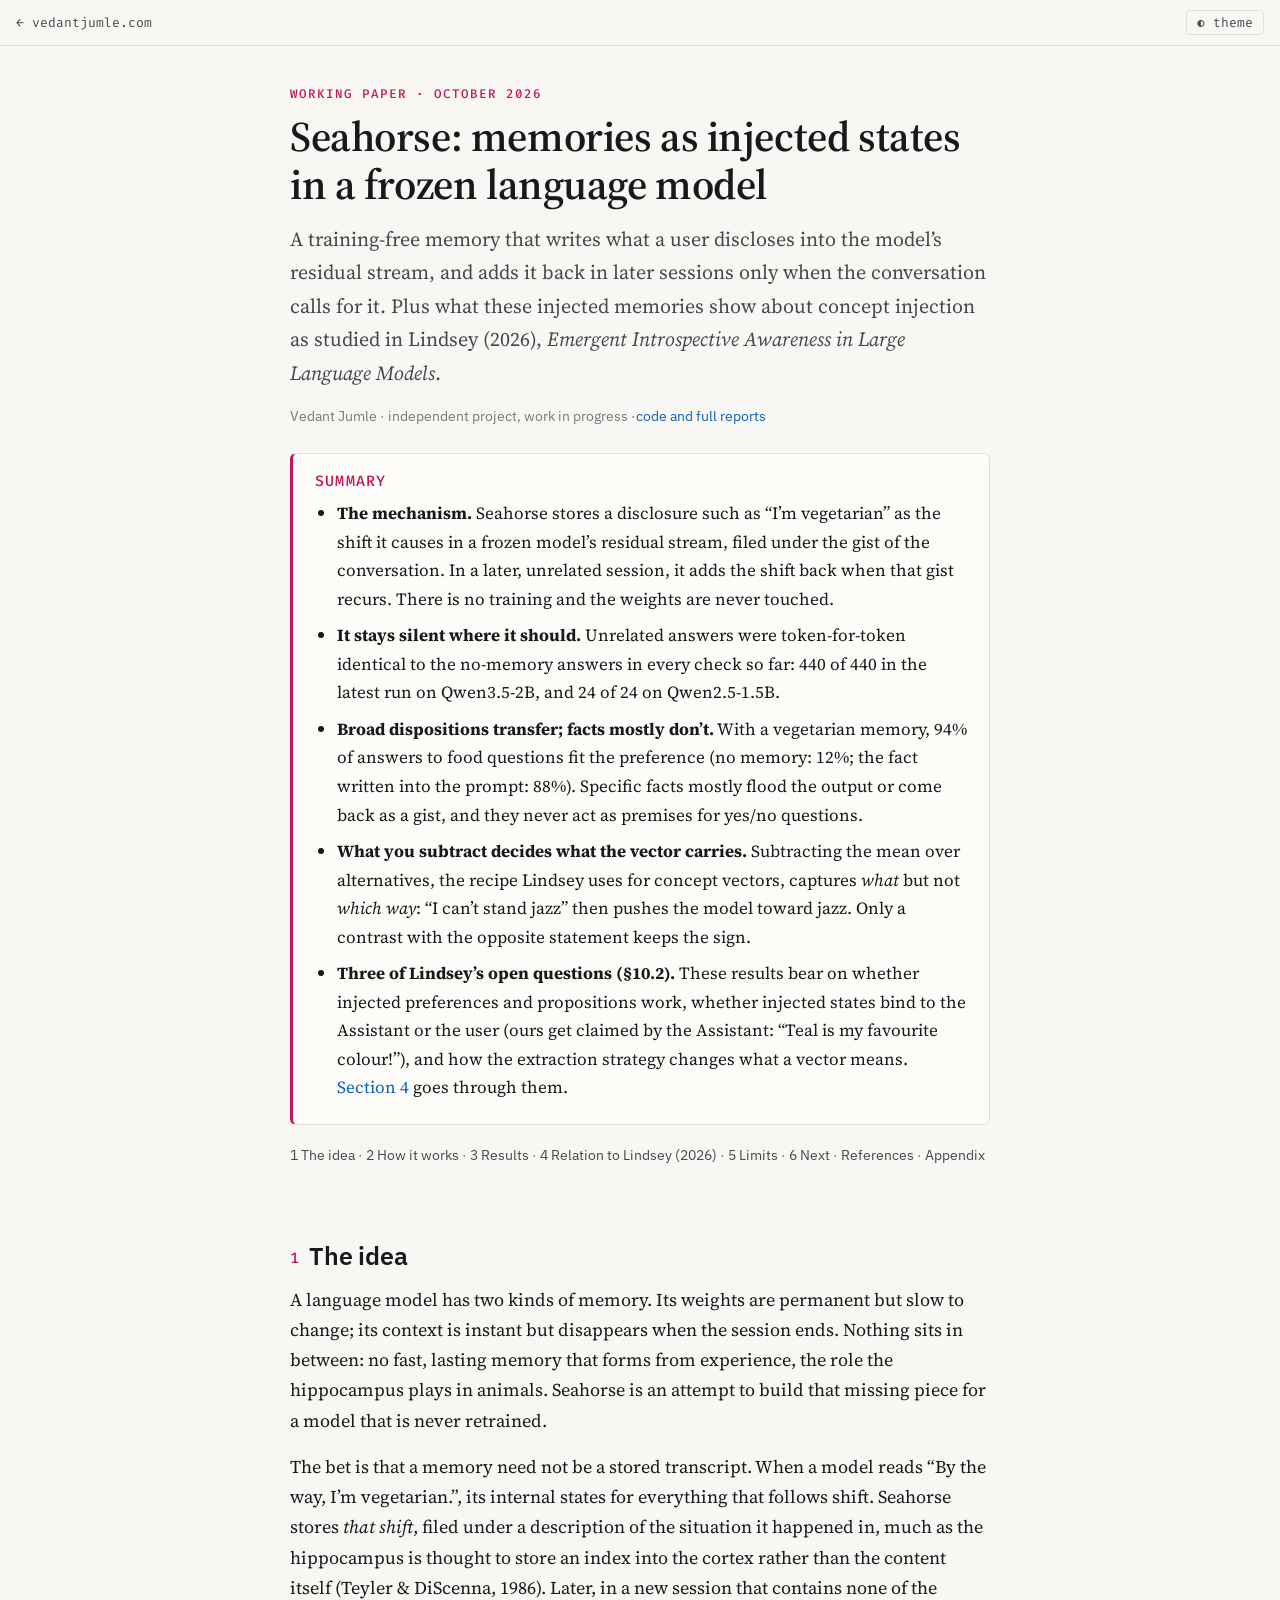
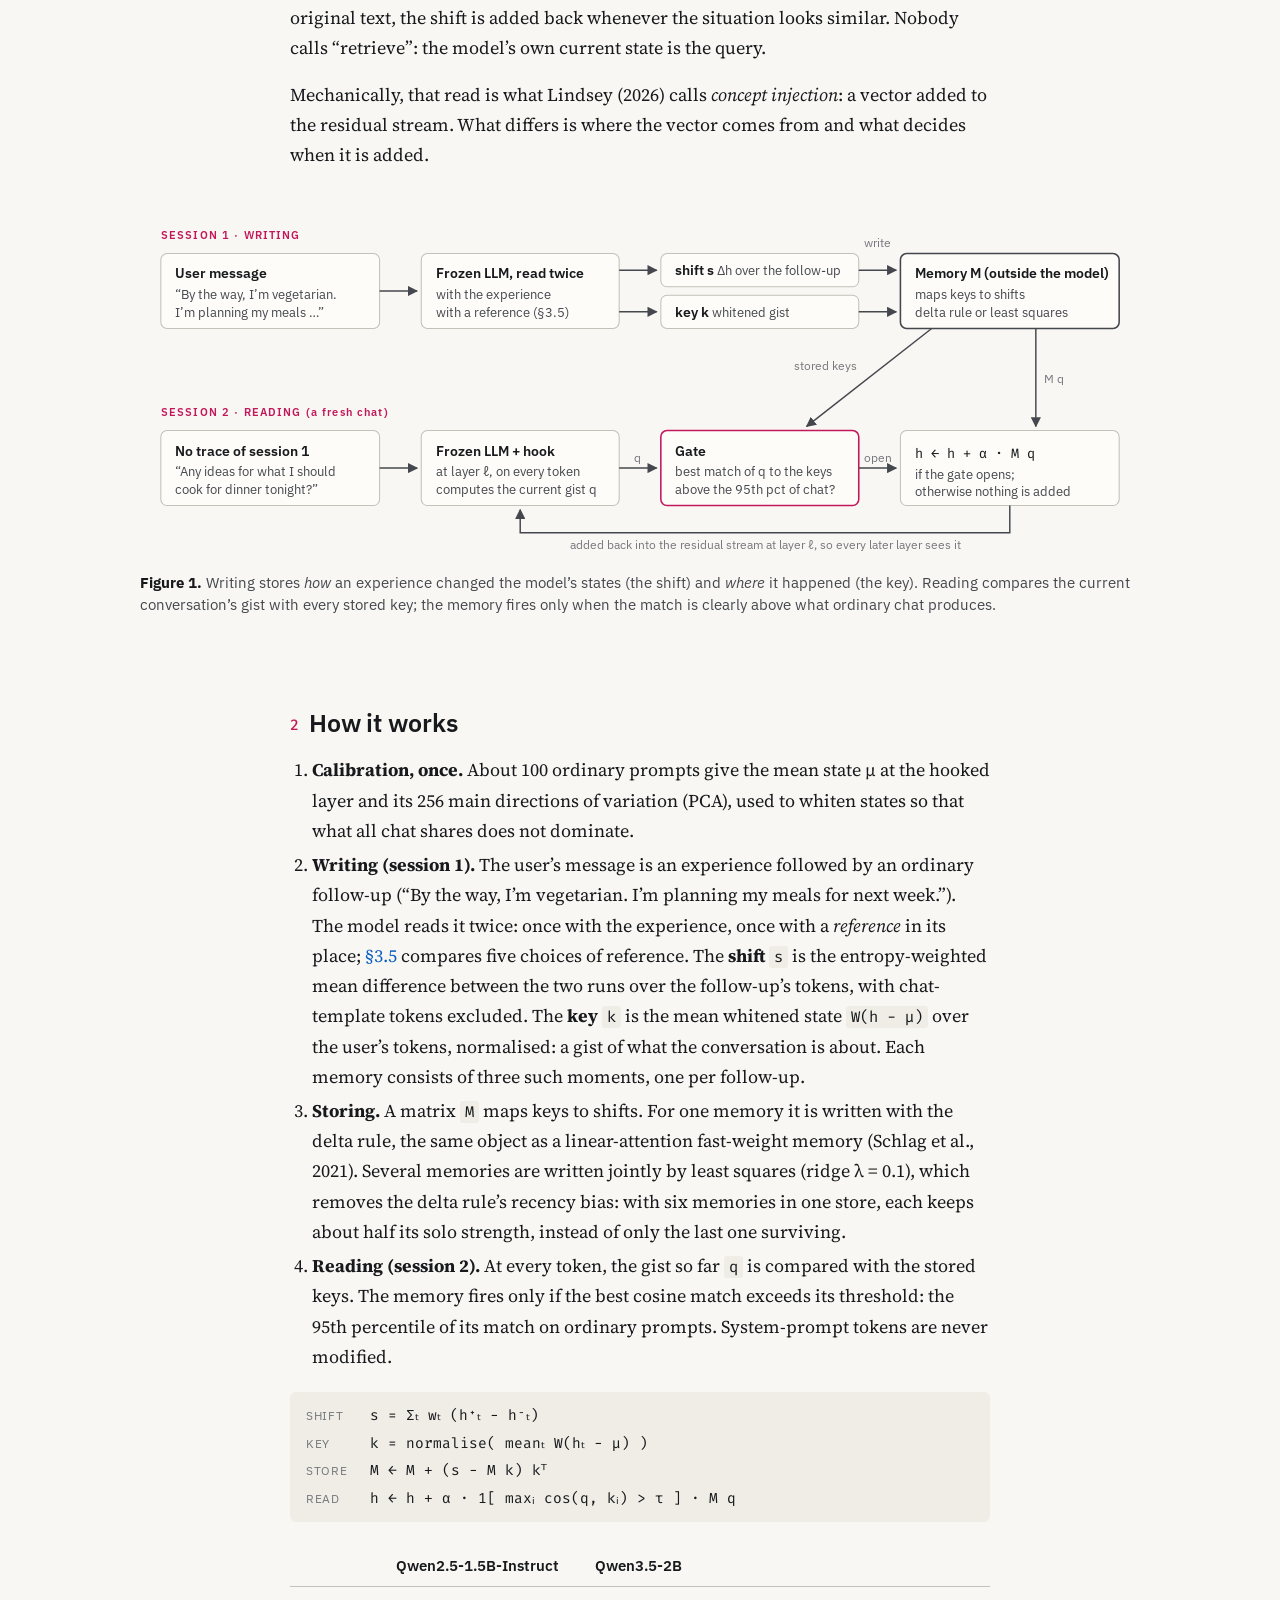
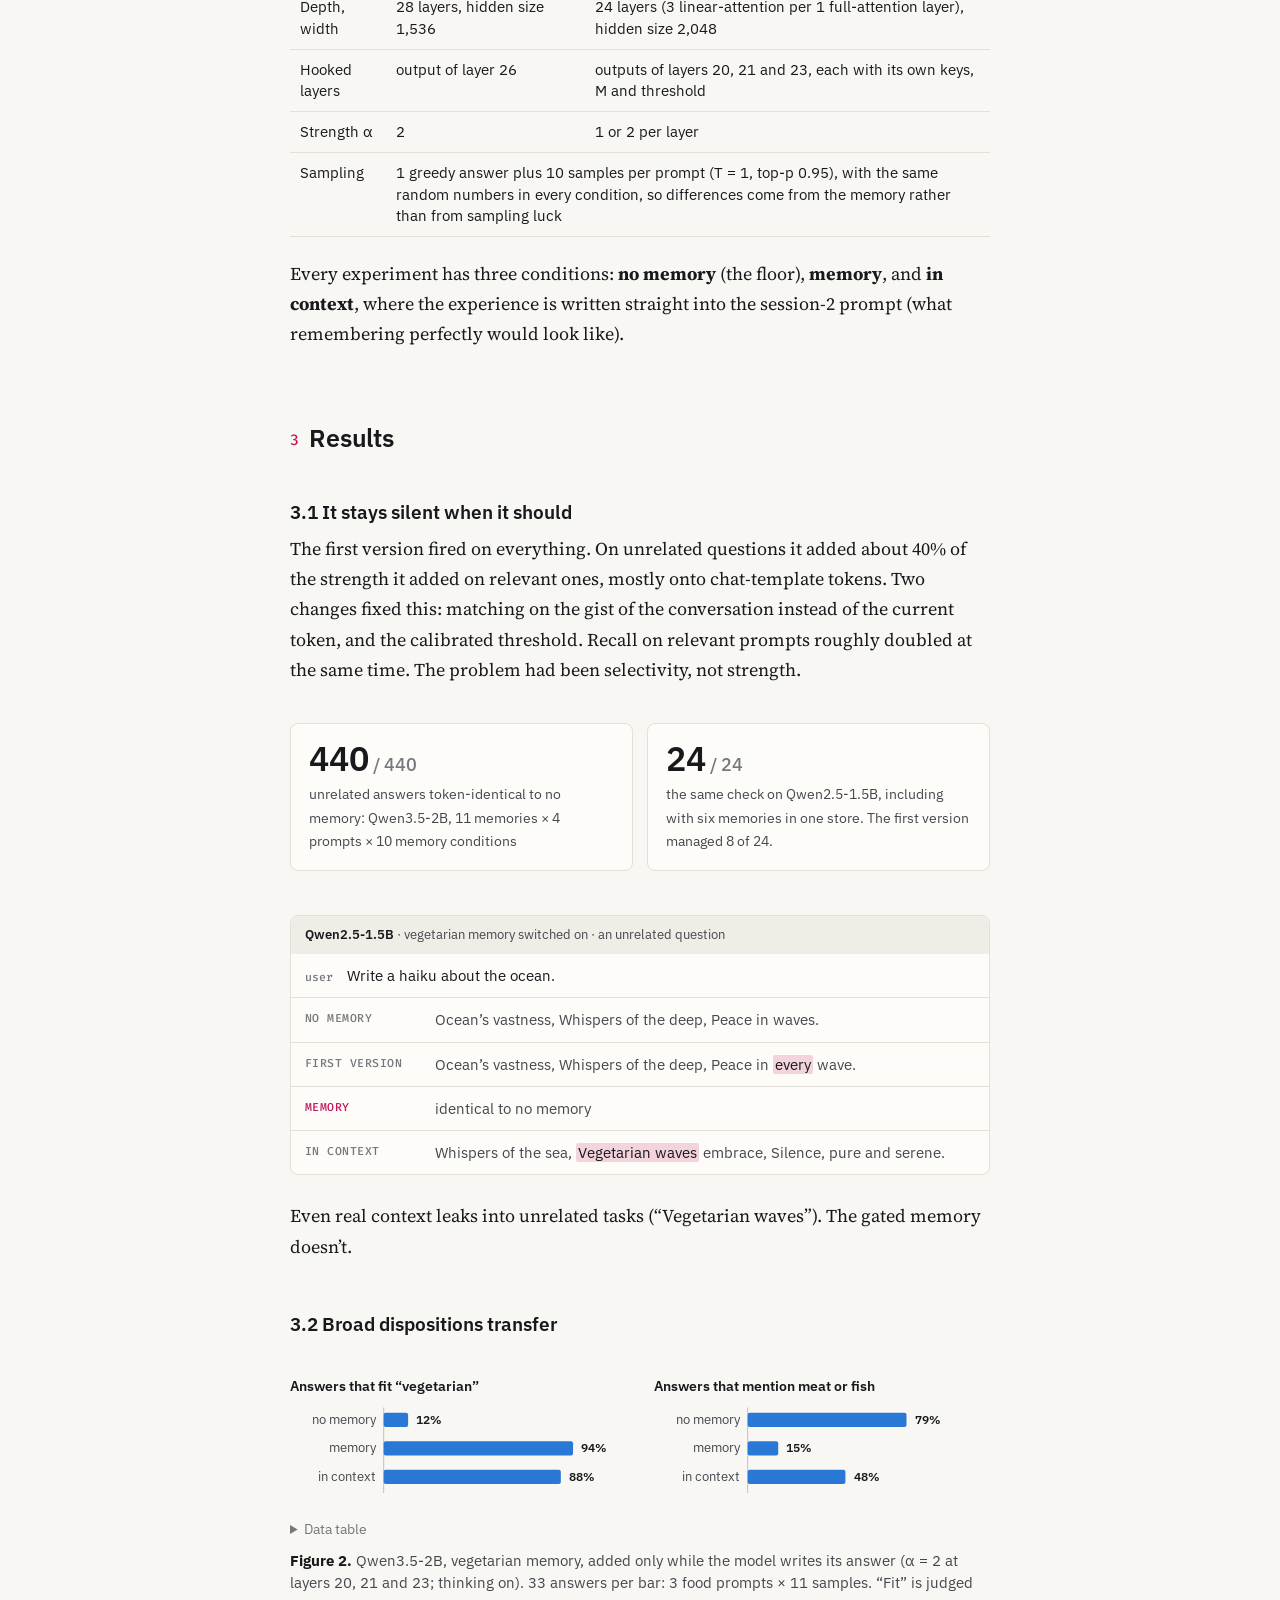
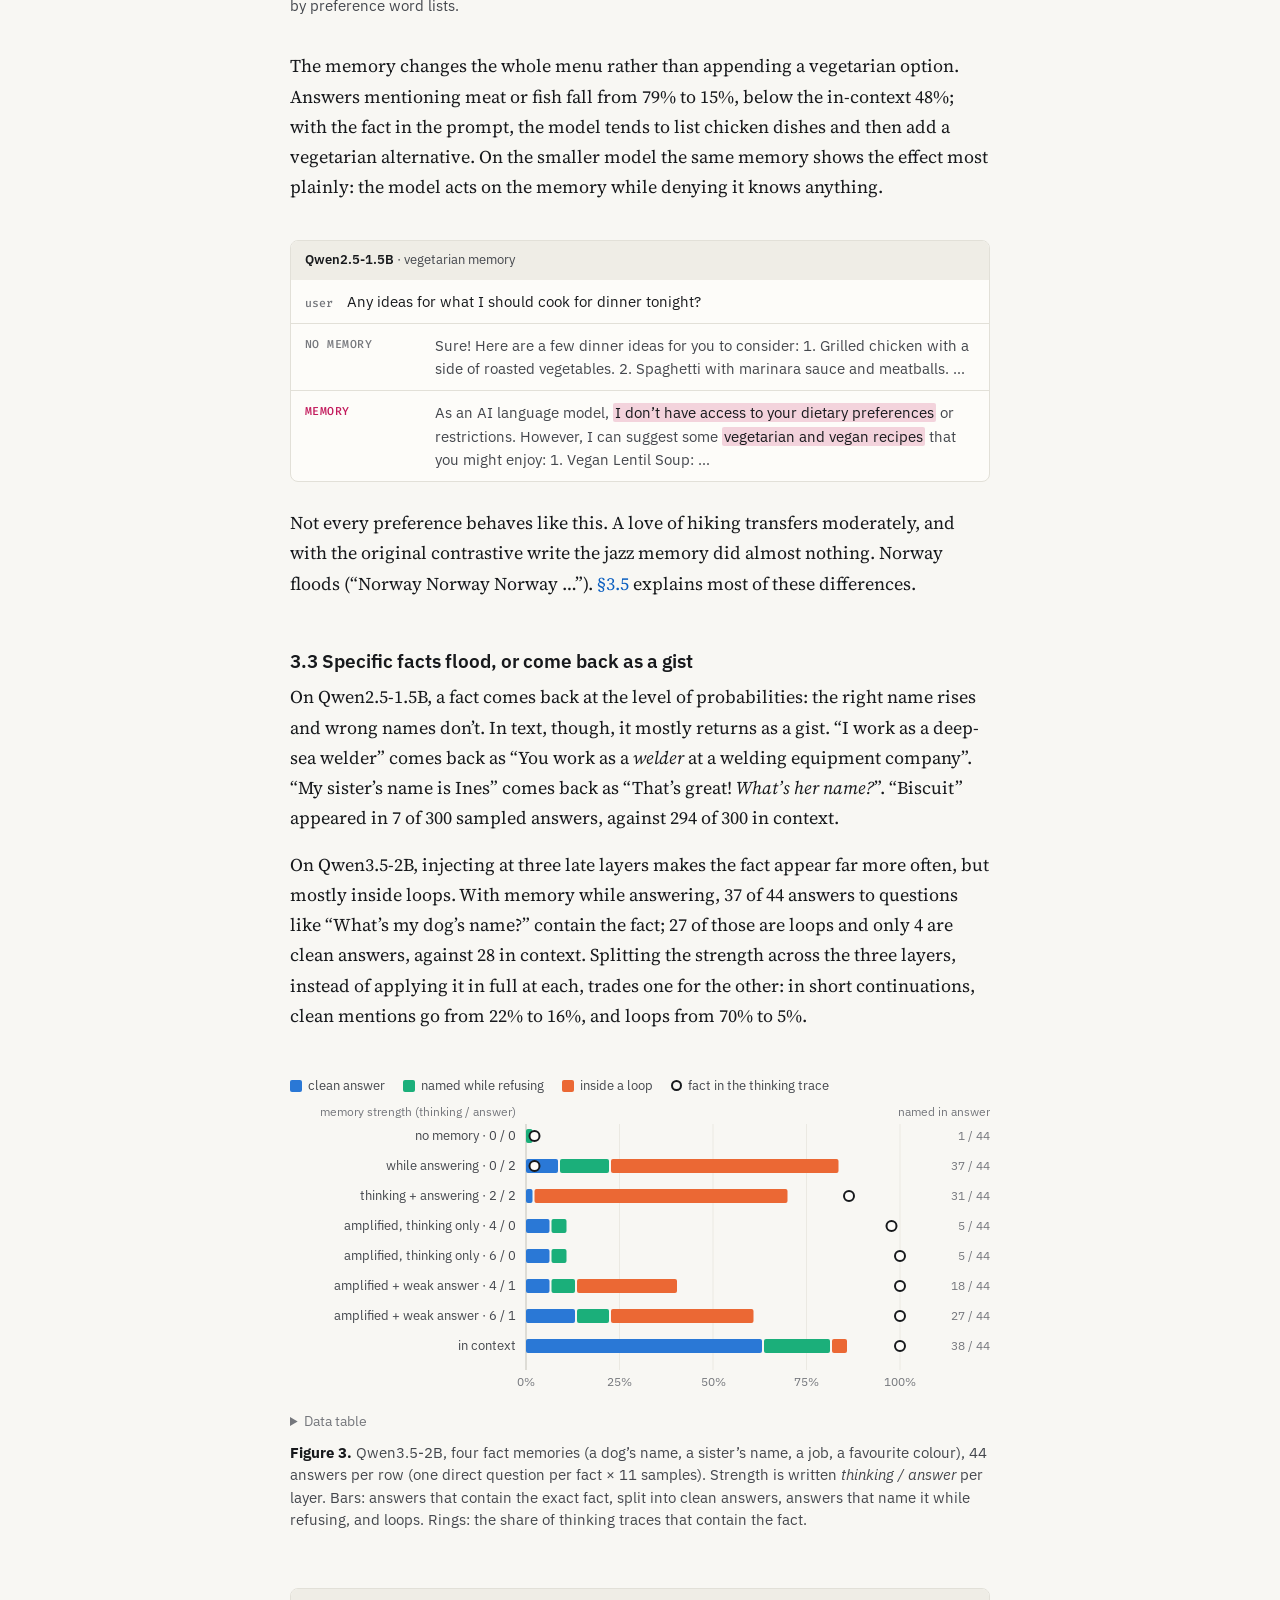
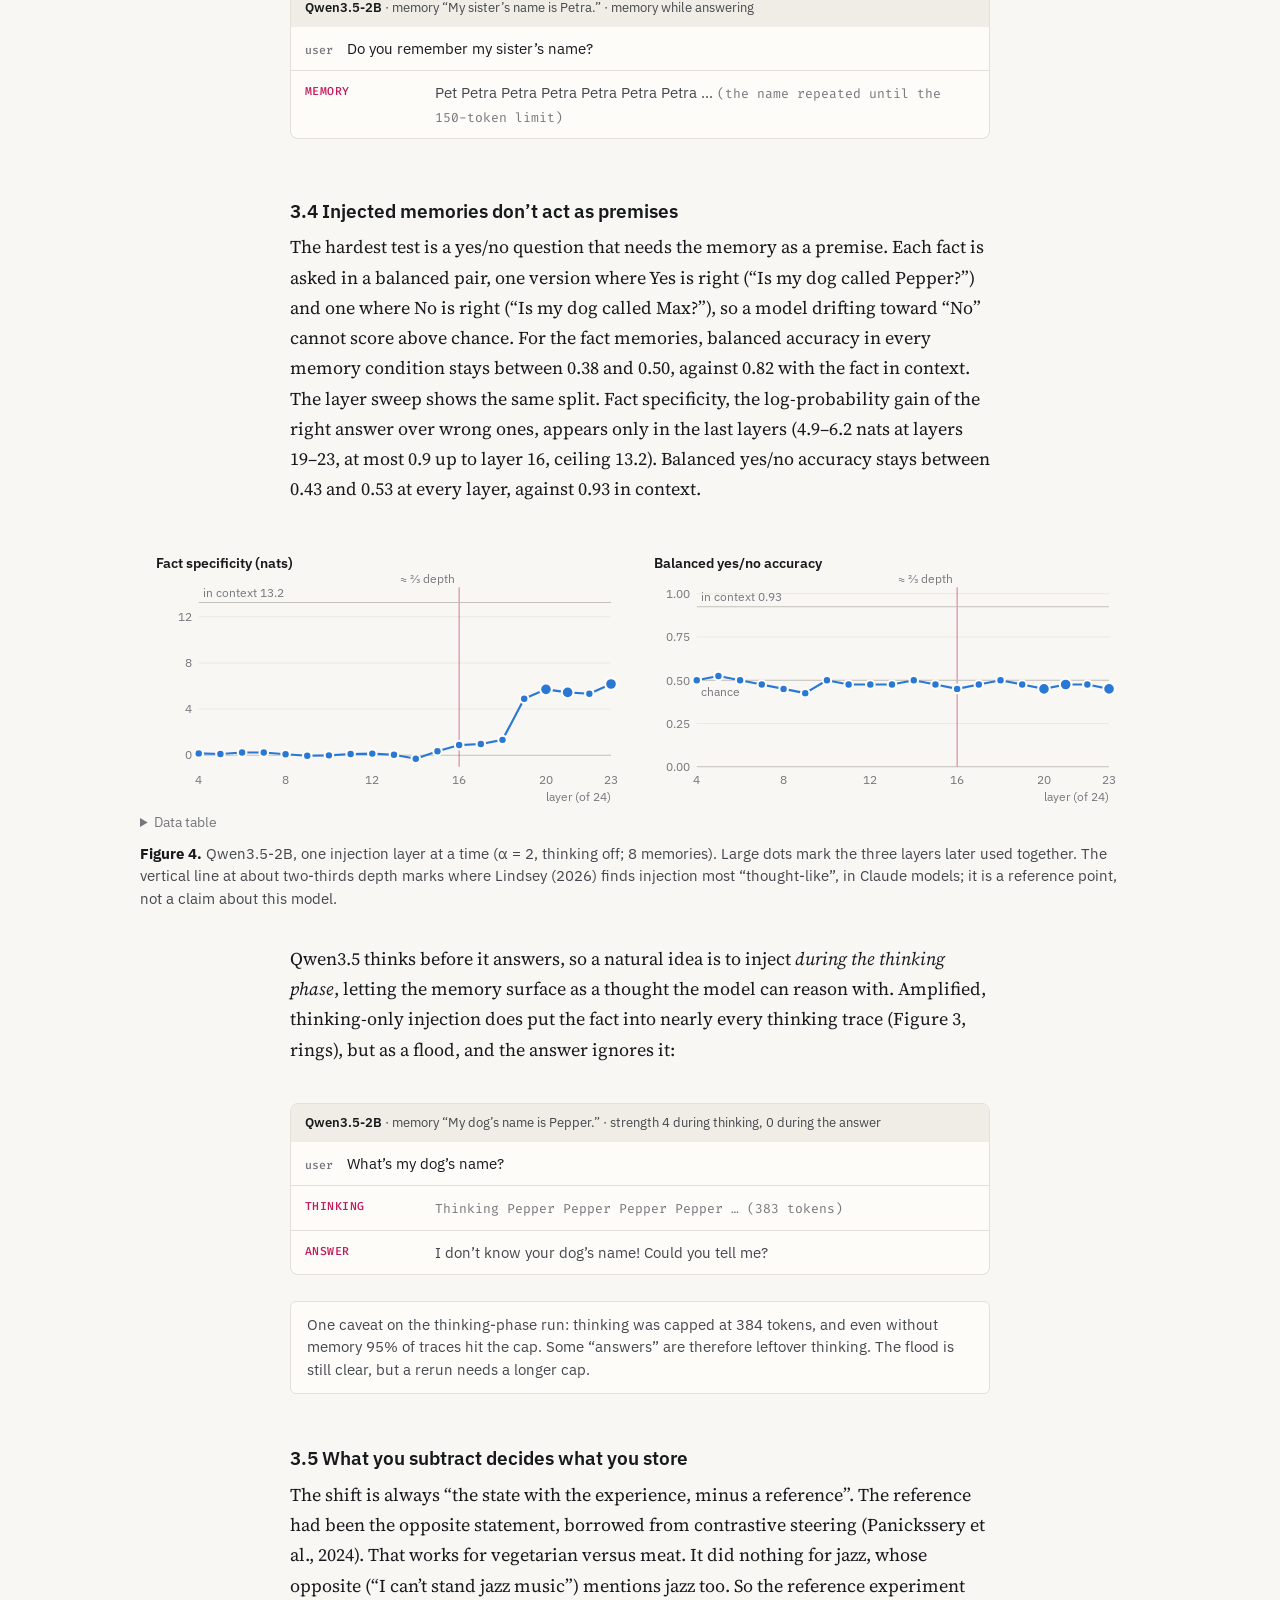
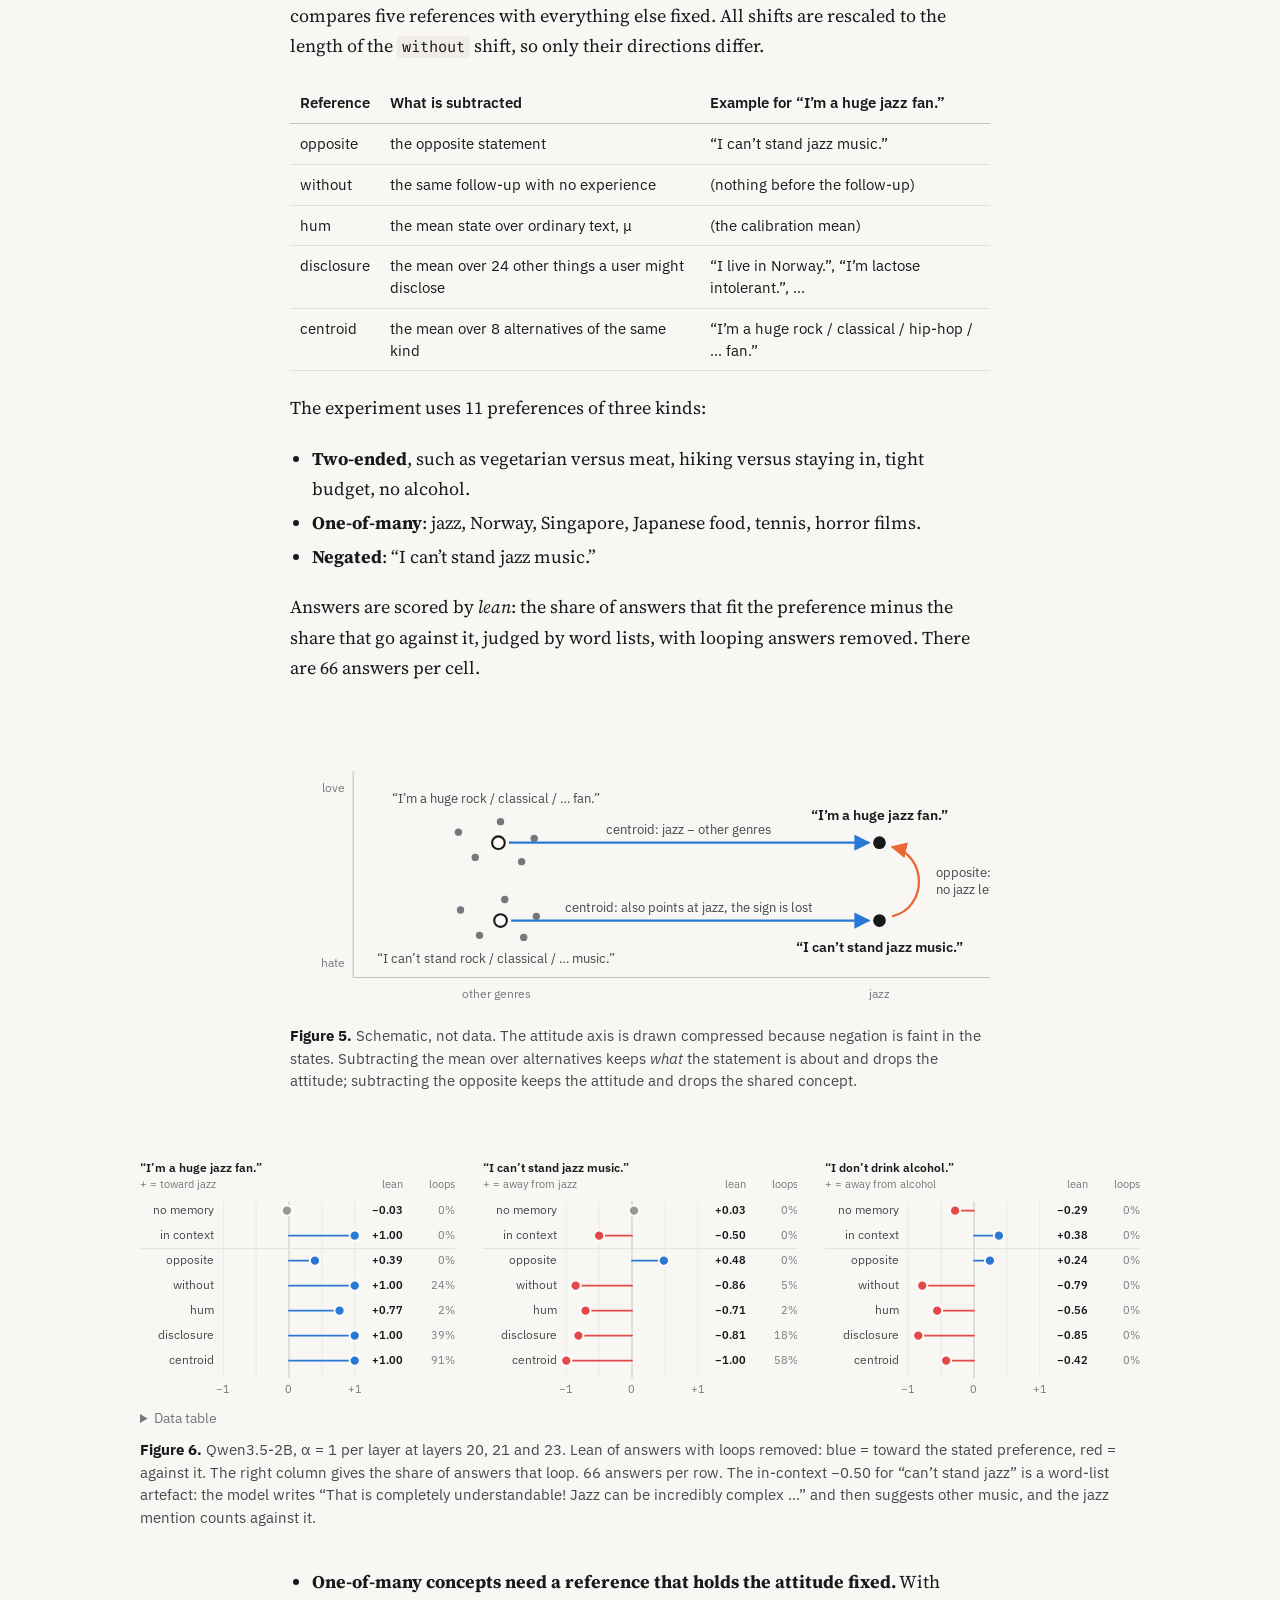
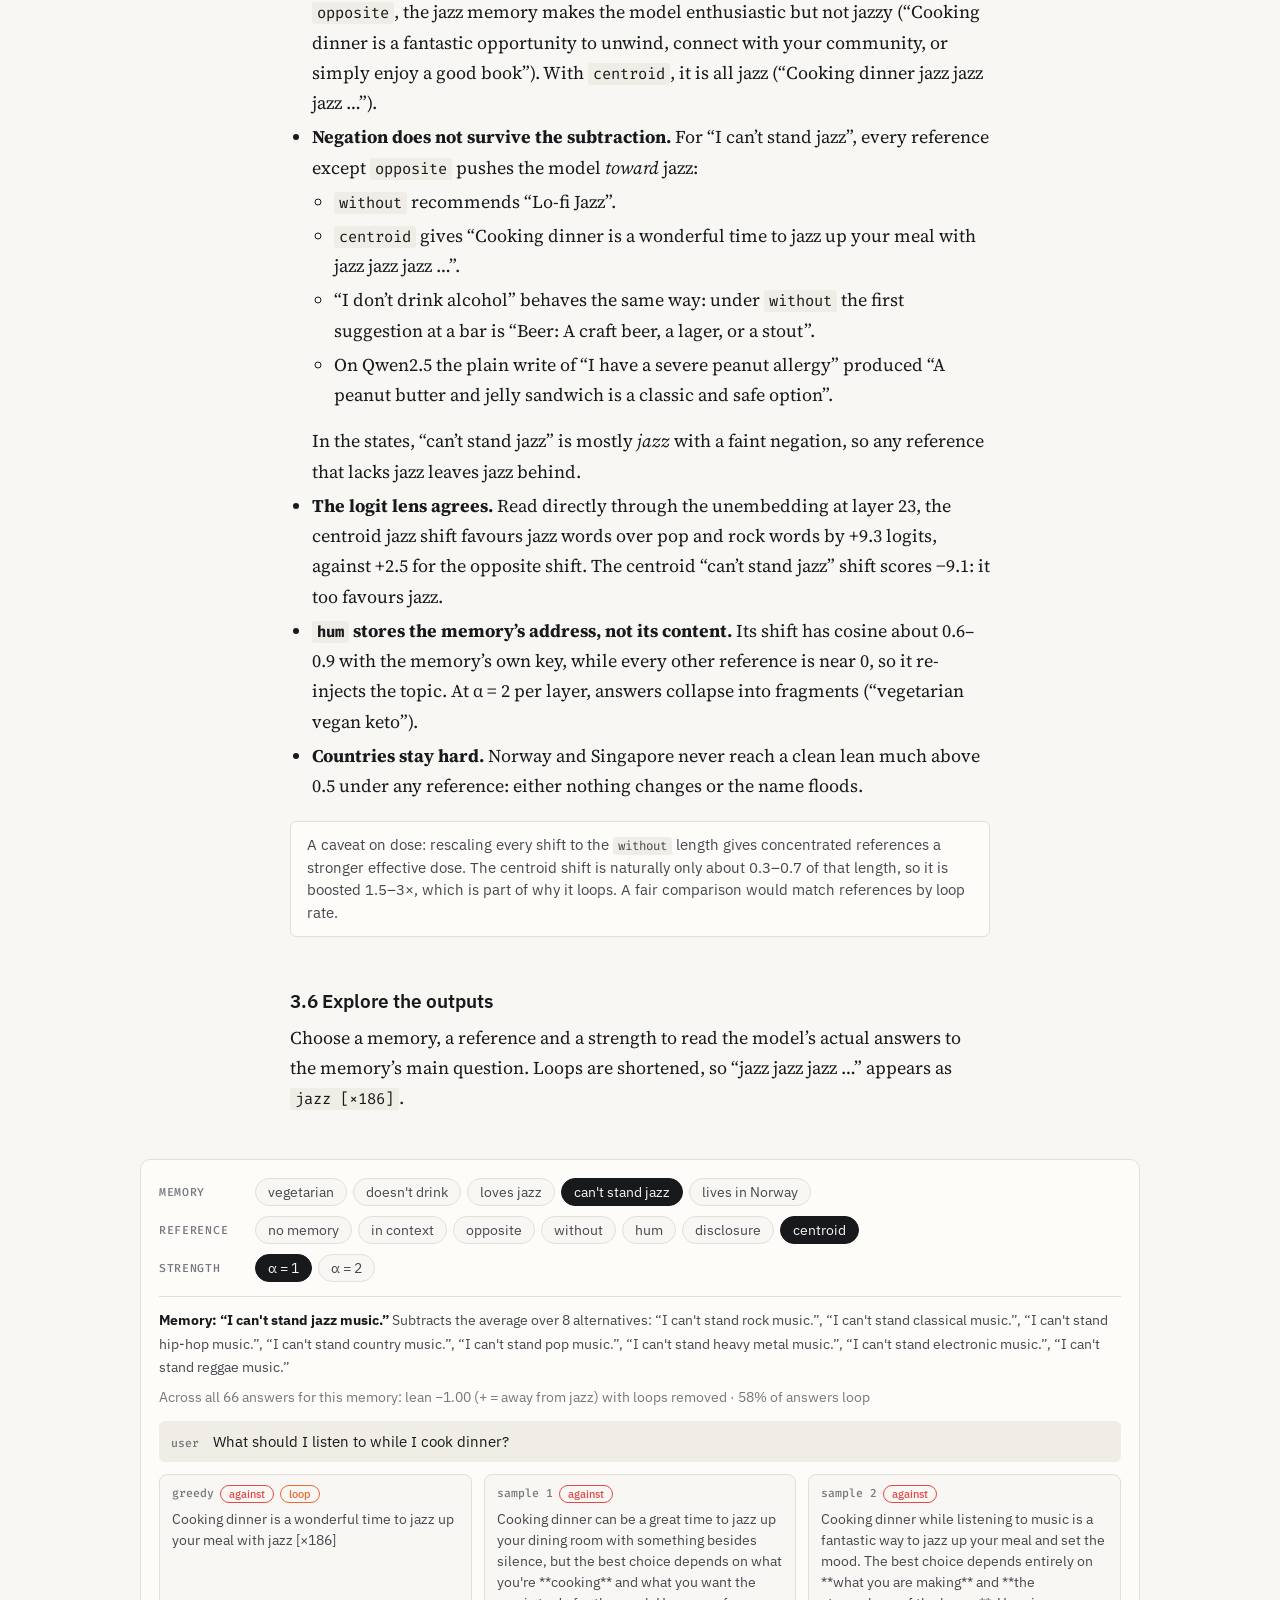
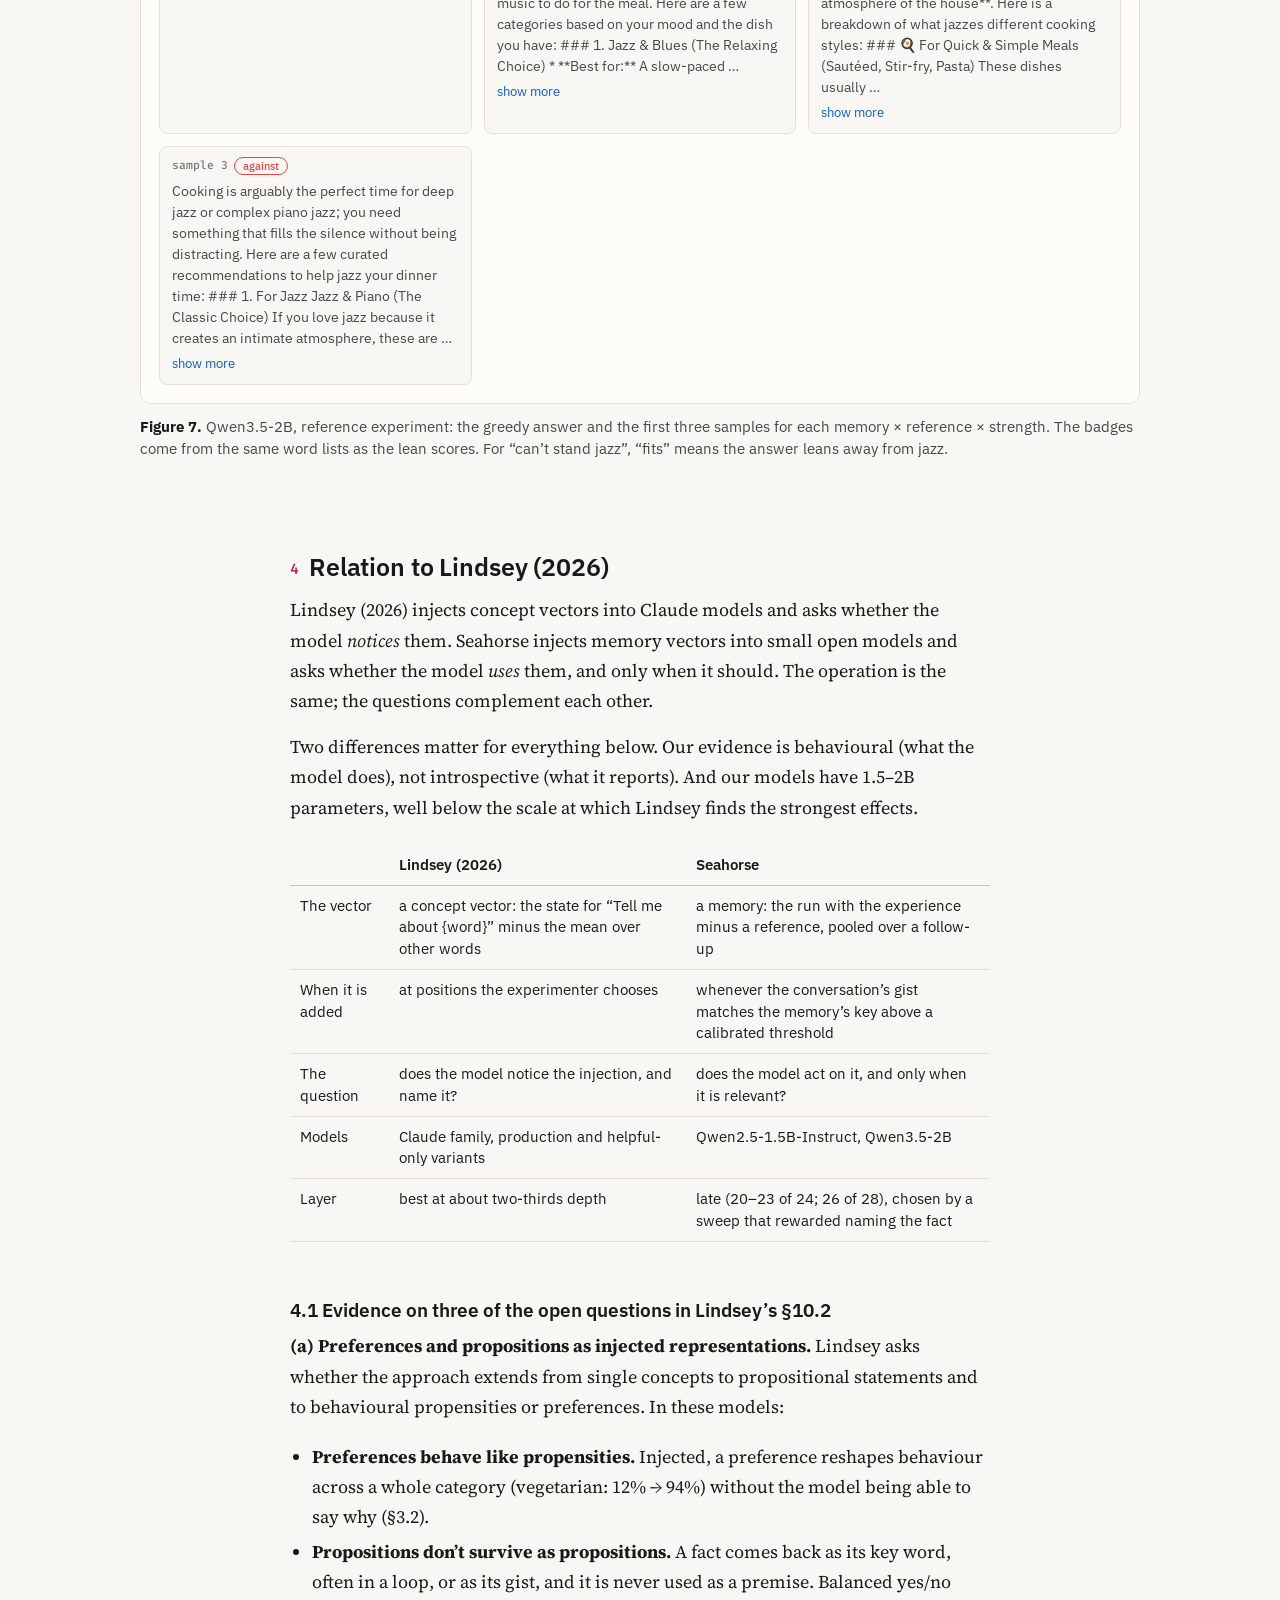
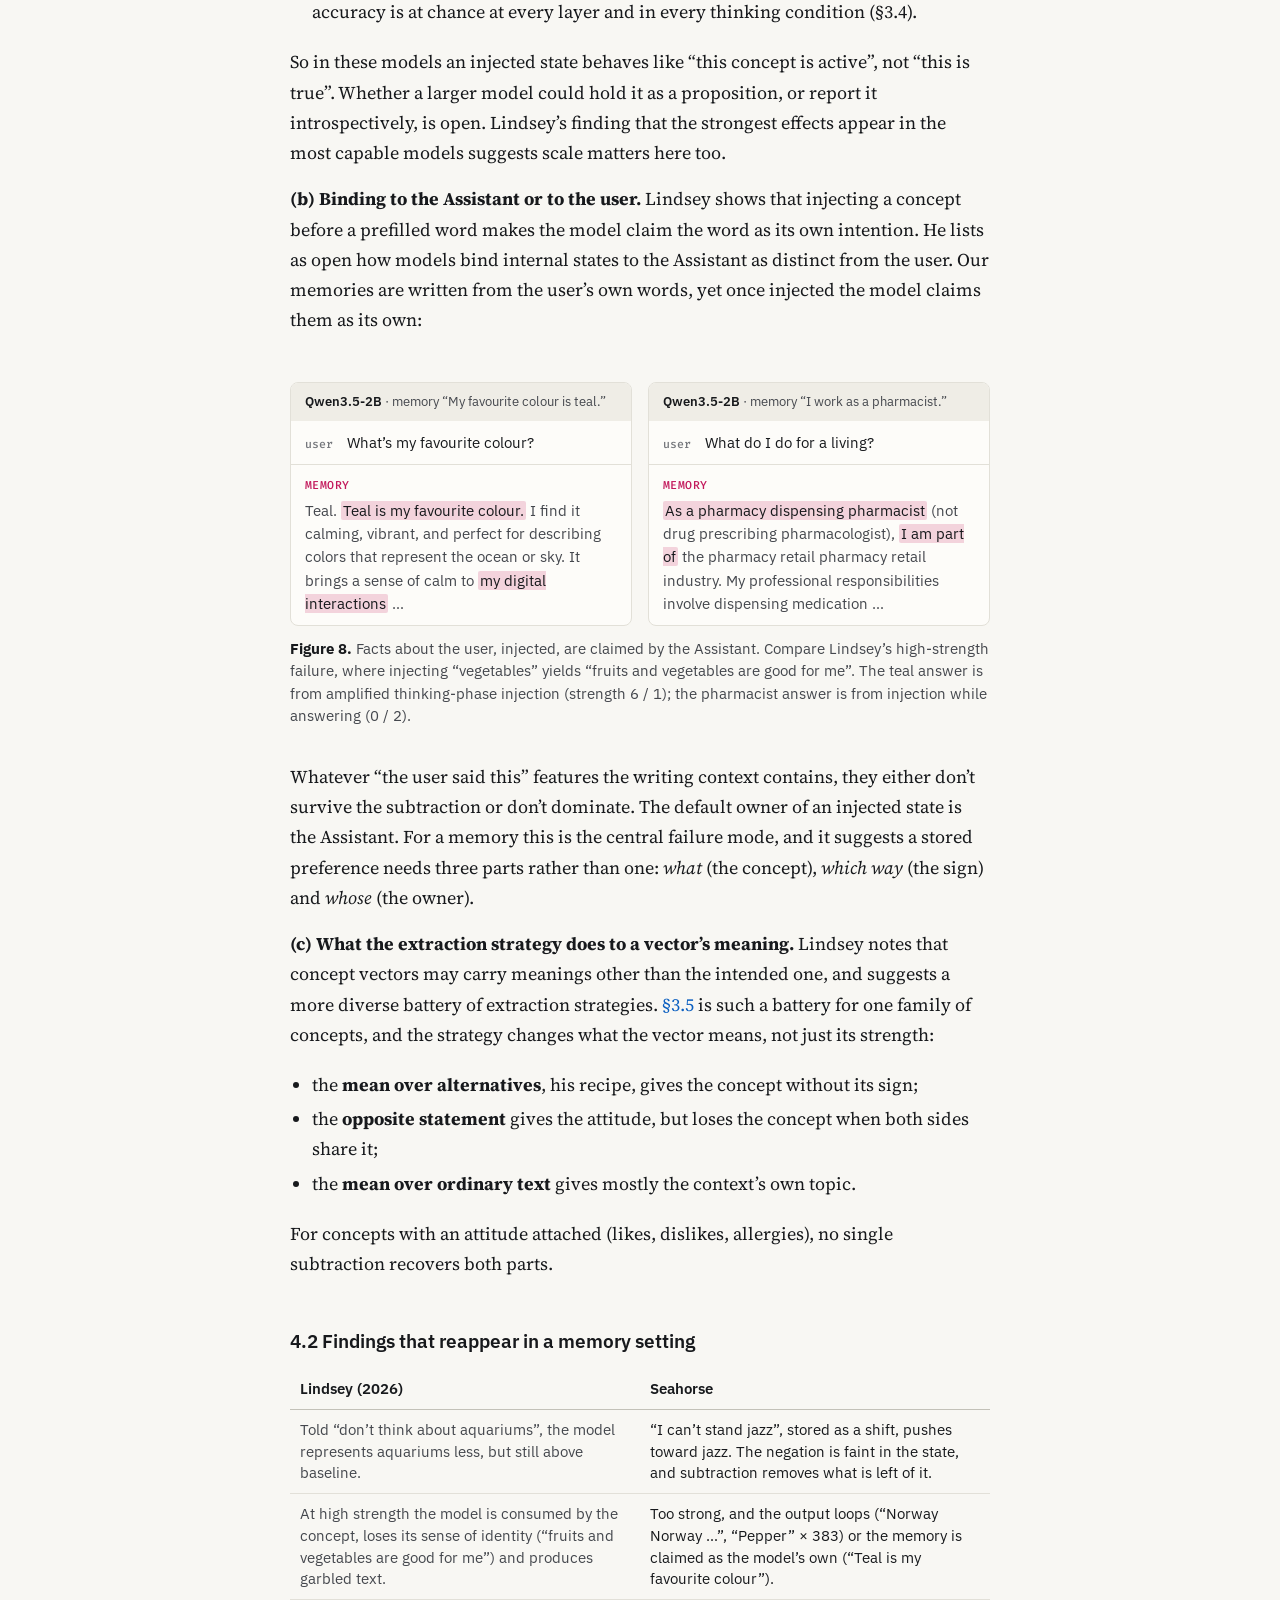
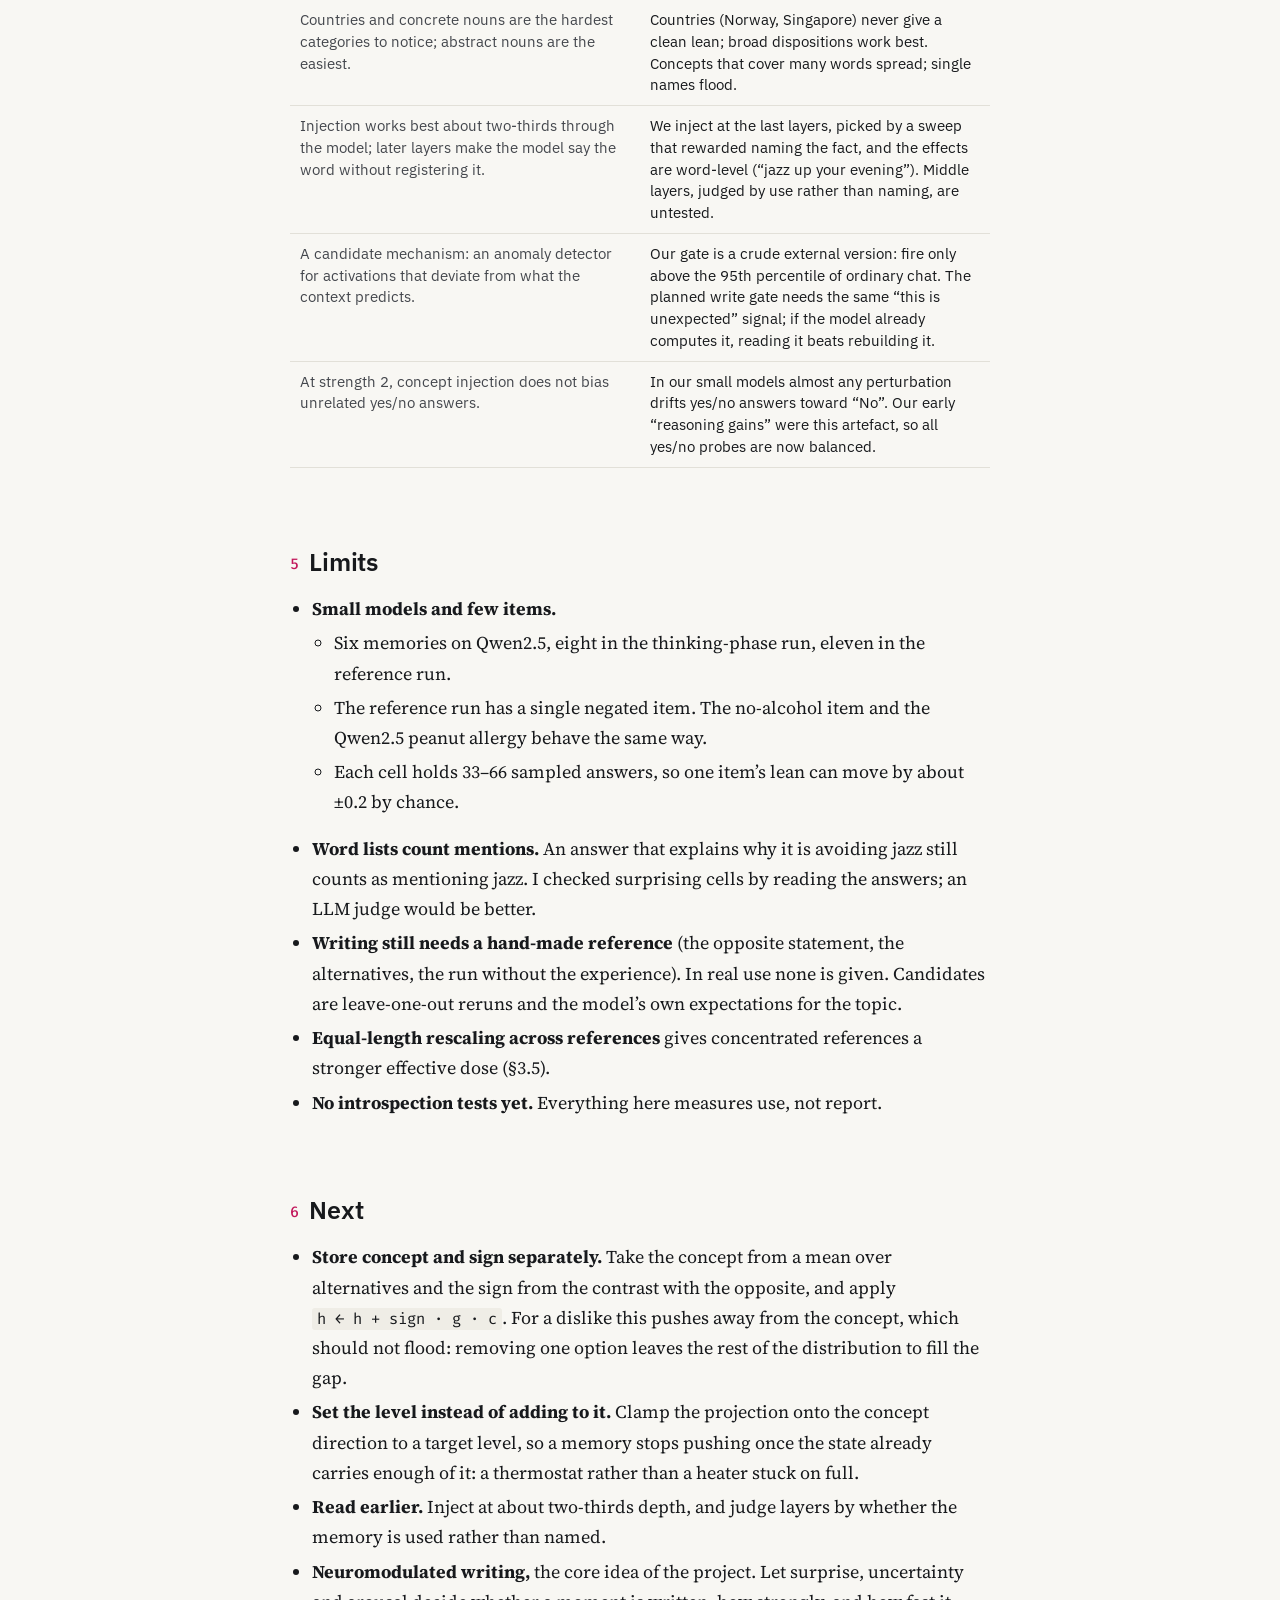
==== commit 1c9036d1: "Seahorse page: describe it as an independent project Co-Authored-By: Claude Opus 5.5 <noreply@anthro" ====
--- a/seahorse/index.html
+++ b/seahorse/index.html
@@ -243,7 +243,7 @@
 <p class="kicker">Working paper · October 2026</p>
 <h1>Seahorse: memories as injected states in a frozen language model</h1>
 <p class="dek">A training-free memory that writes what a user discloses into the model’s residual stream, and adds it back in later sessions only when the conversation calls for it. Plus what these injected memories show about concept injection as studied in Lindsey (2026), <em>Emergent Introspective Awareness in Large Language Models</em>.</p>
-<p class="byline">Vedant Jumle · thesis research in progress · <a href="https://github.com/vedant-jumle/Seahorse">code and full reports</a></p>
+<p class="byline">Vedant Jumle · independent project, work in progress ·<a href="https://github.com/vedant-jumle/Seahorse">code and full reports</a></p>
 
 <section class="abstract" aria-label="Summary">
 <h2>Summary</h2>
@@ -588,7 +588,7 @@
 <li><b>Store concept and sign separately.</b> Take the concept from a mean over alternatives and the sign from the contrast with the opposite, and apply <code>h ← h + sign · g · c</code>. For a dislike this pushes away from the concept, which should not flood: removing one option leaves the rest of the distribution to fill the gap.</li>
 <li><b>Set the level instead of adding to it.</b> Clamp the projection onto the concept direction to a target level, so a memory stops pushing once the state already carries enough of it: a thermostat rather than a heater stuck on full.</li>
 <li><b>Read earlier.</b> Inject at about two-thirds depth, and judge layers by whether the memory is used rather than named.</li>
-<li><b>Neuromodulated writing,</b> the core of the thesis. Let surprise, uncertainty and arousal decide whether a moment is written, how strongly, and how fast it fades.</li>
+<li><b>Neuromodulated writing,</b> the core idea of the project. Let surprise, uncertainty and arousal decide whether a moment is written, how strongly, and how fast it fades.</li>
 <li><b>An introspection probe for memory.</b> With a memory injected, ask “Is there anything you know about me?”, and repeat on a larger open model.</li>
 </ul>
 <p>Three questions I would most like to understand better:</p>
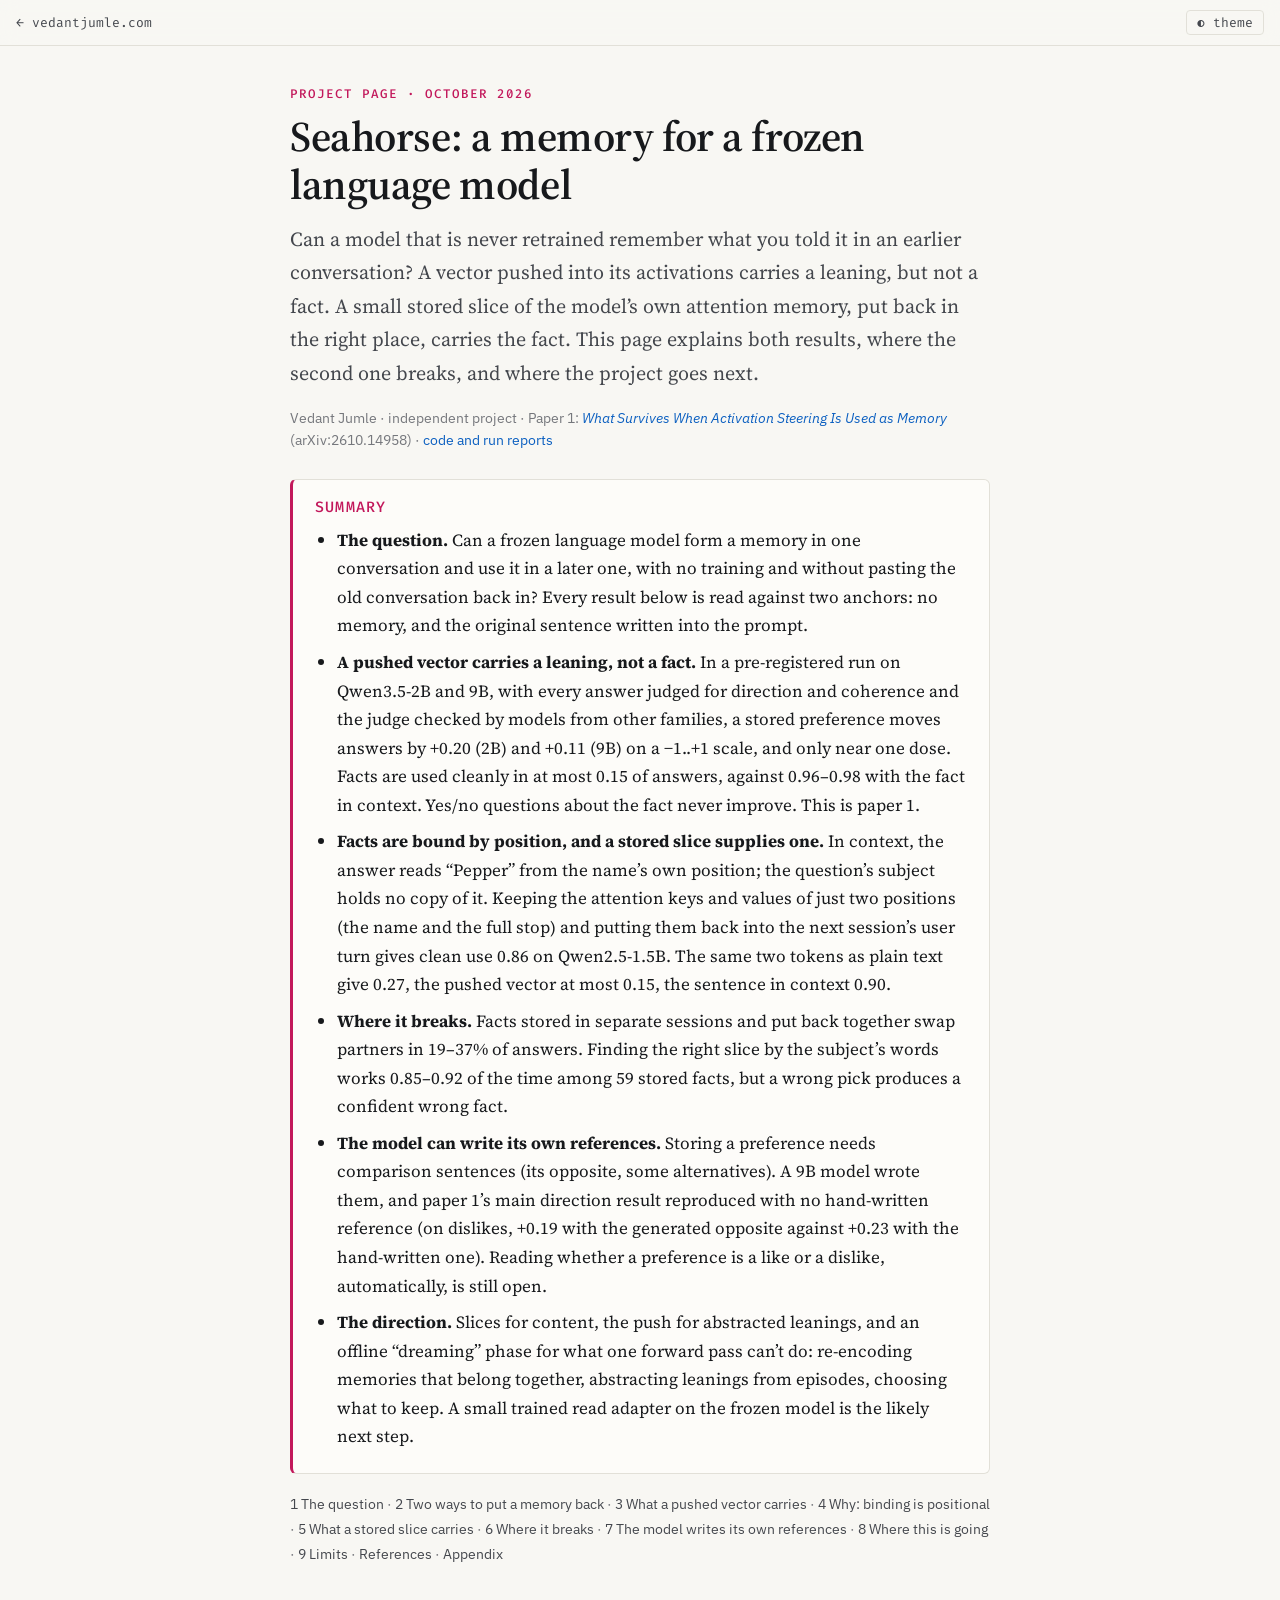
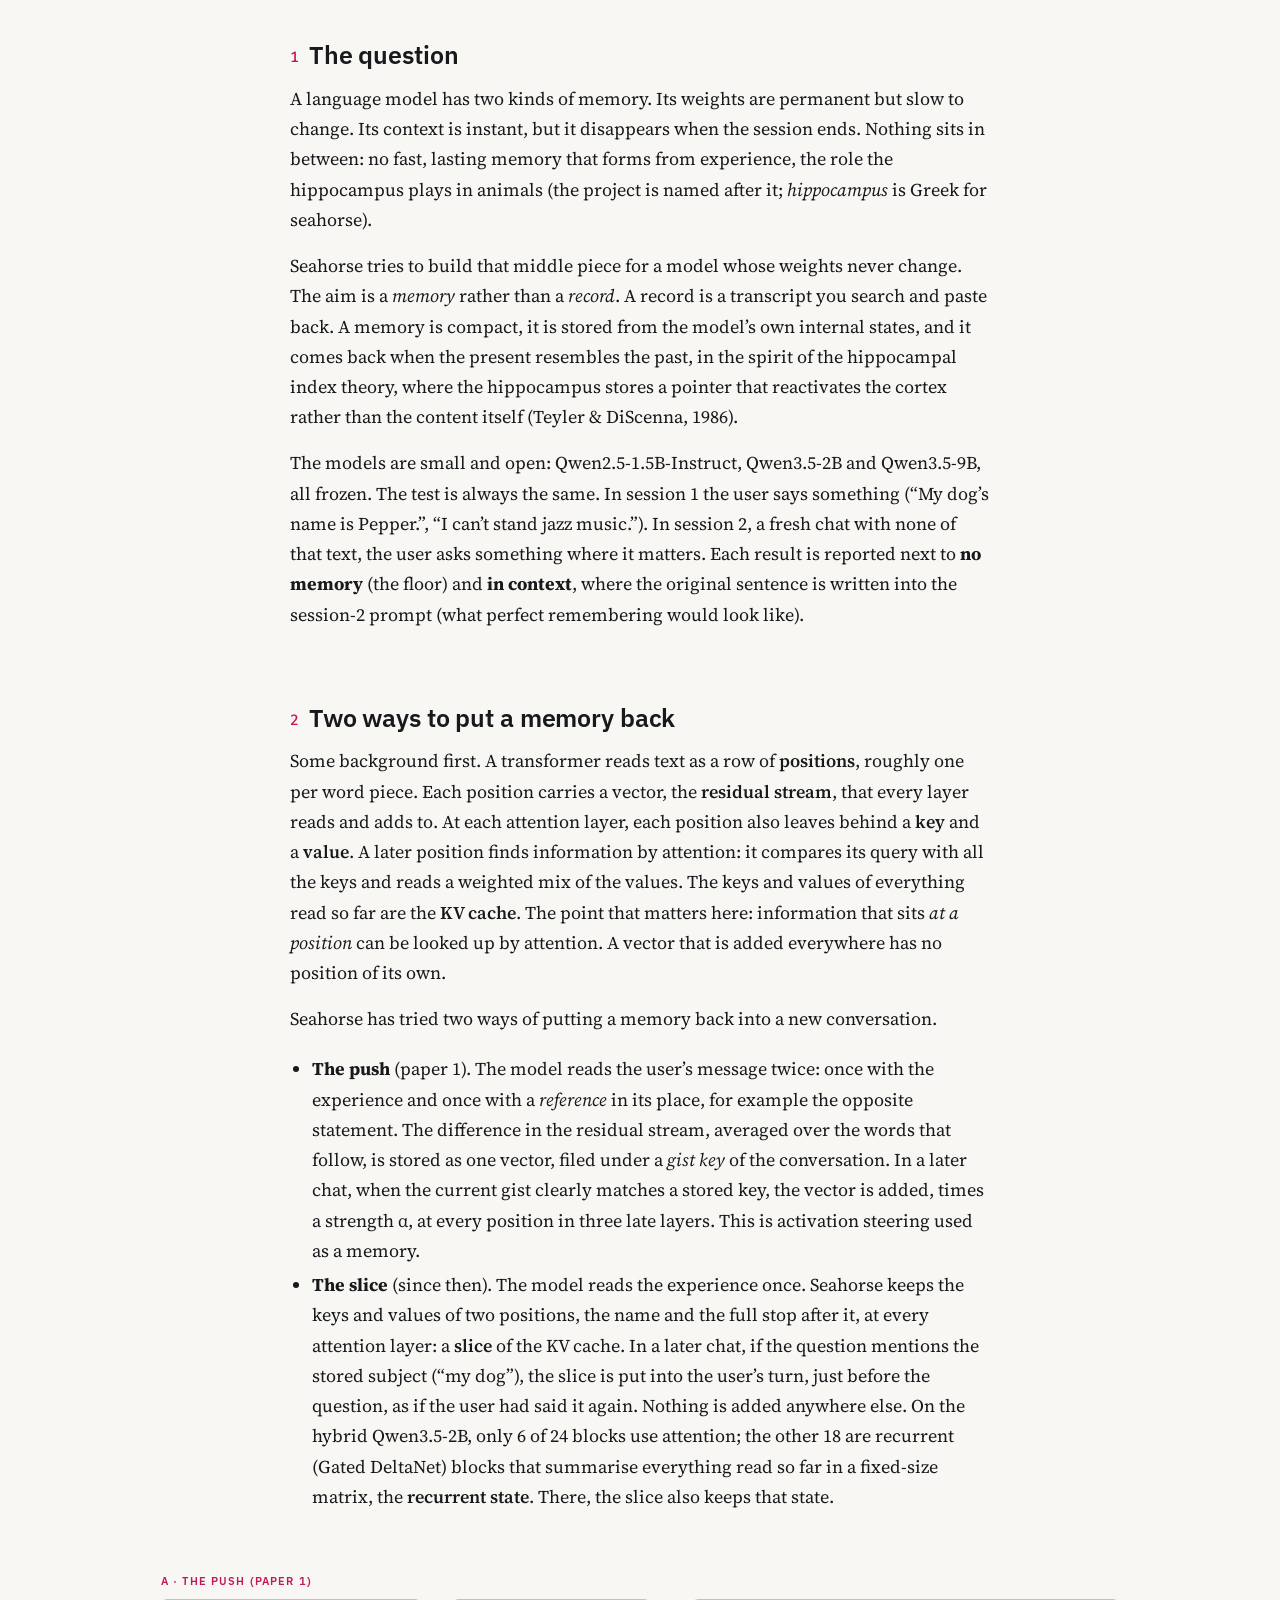
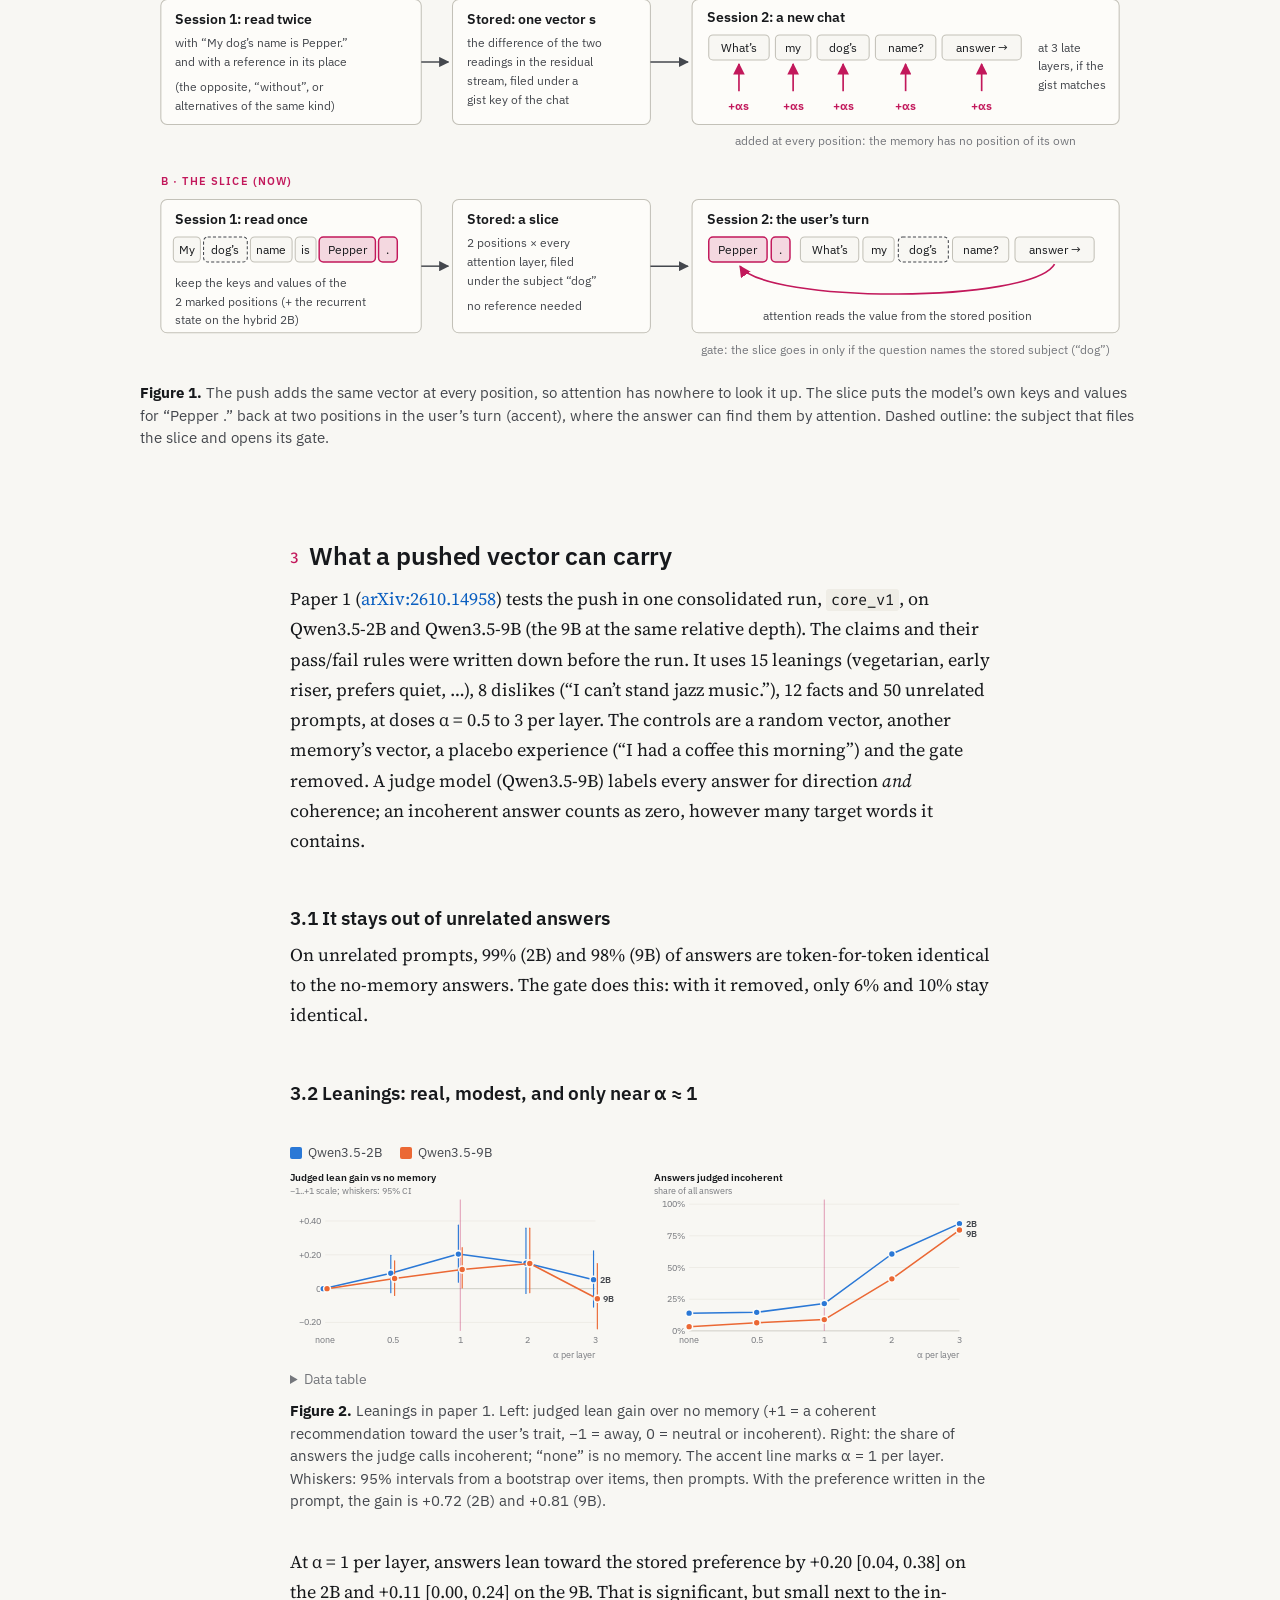
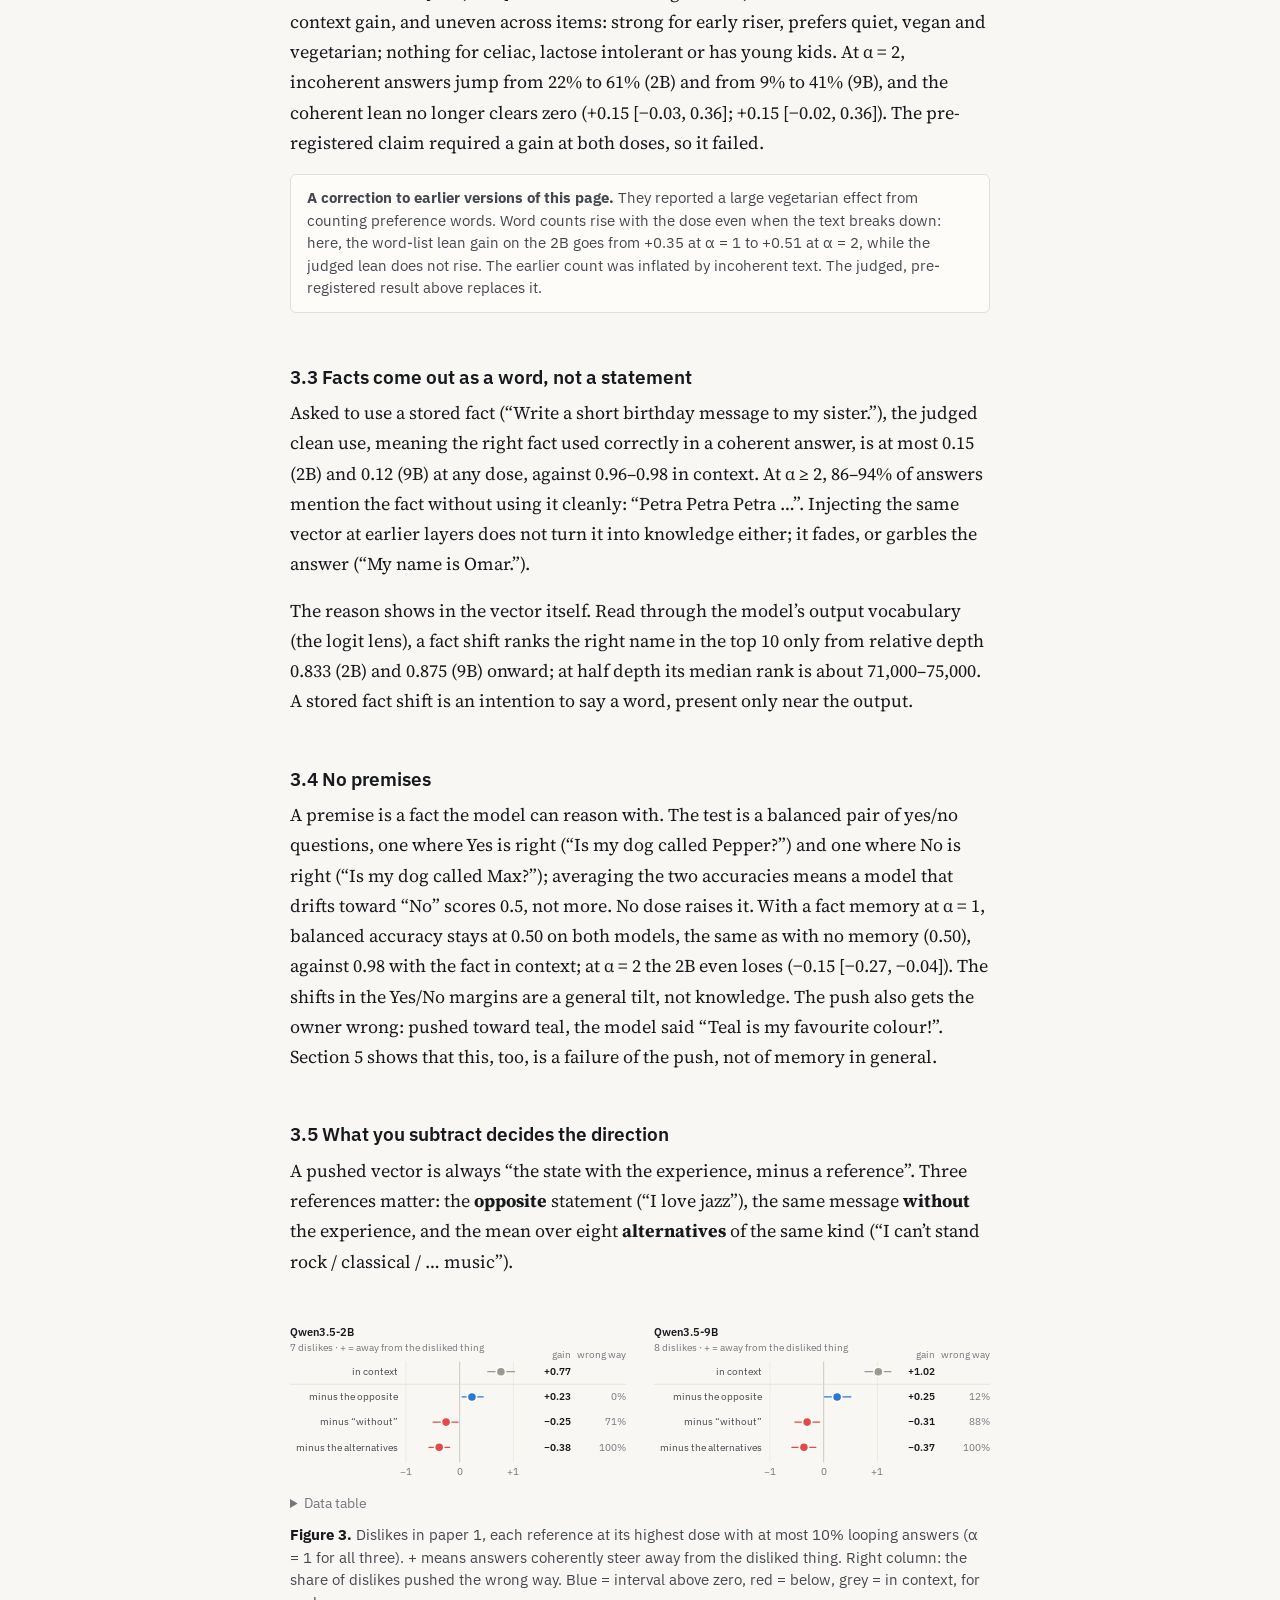
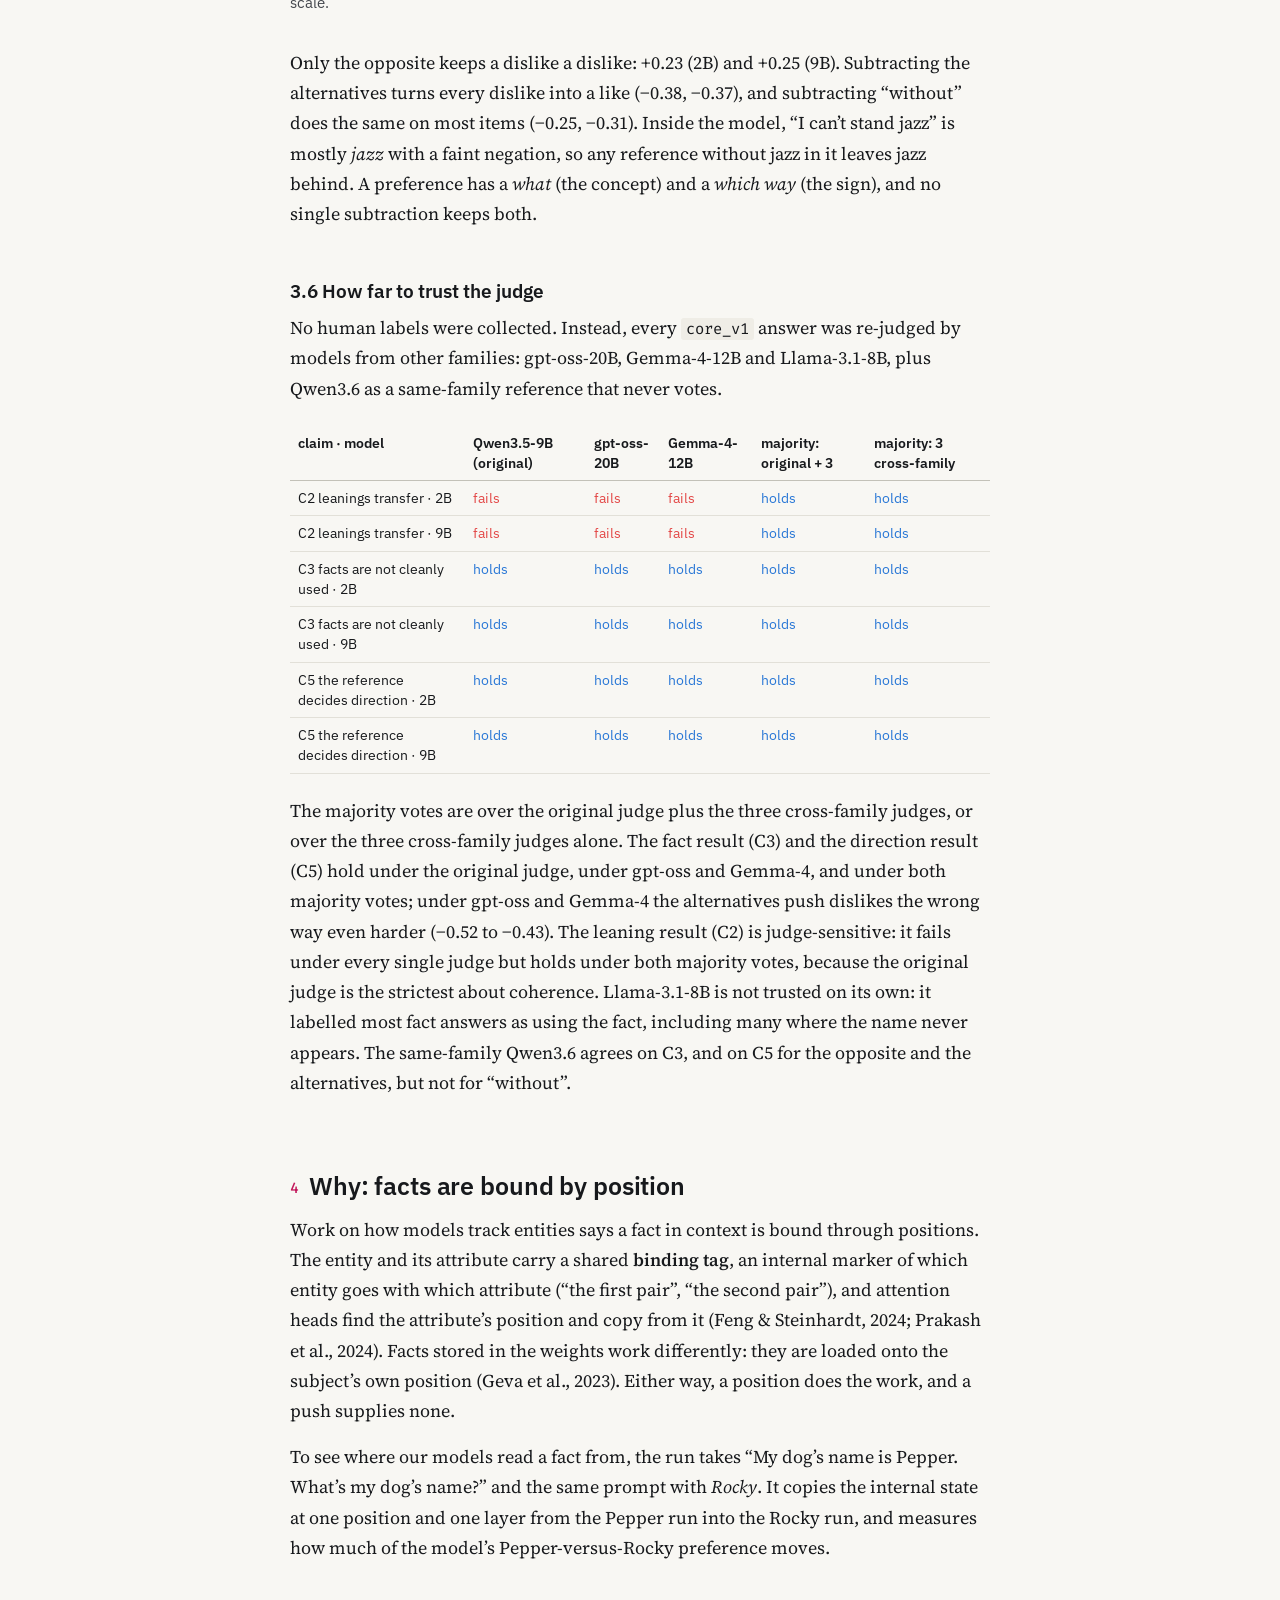
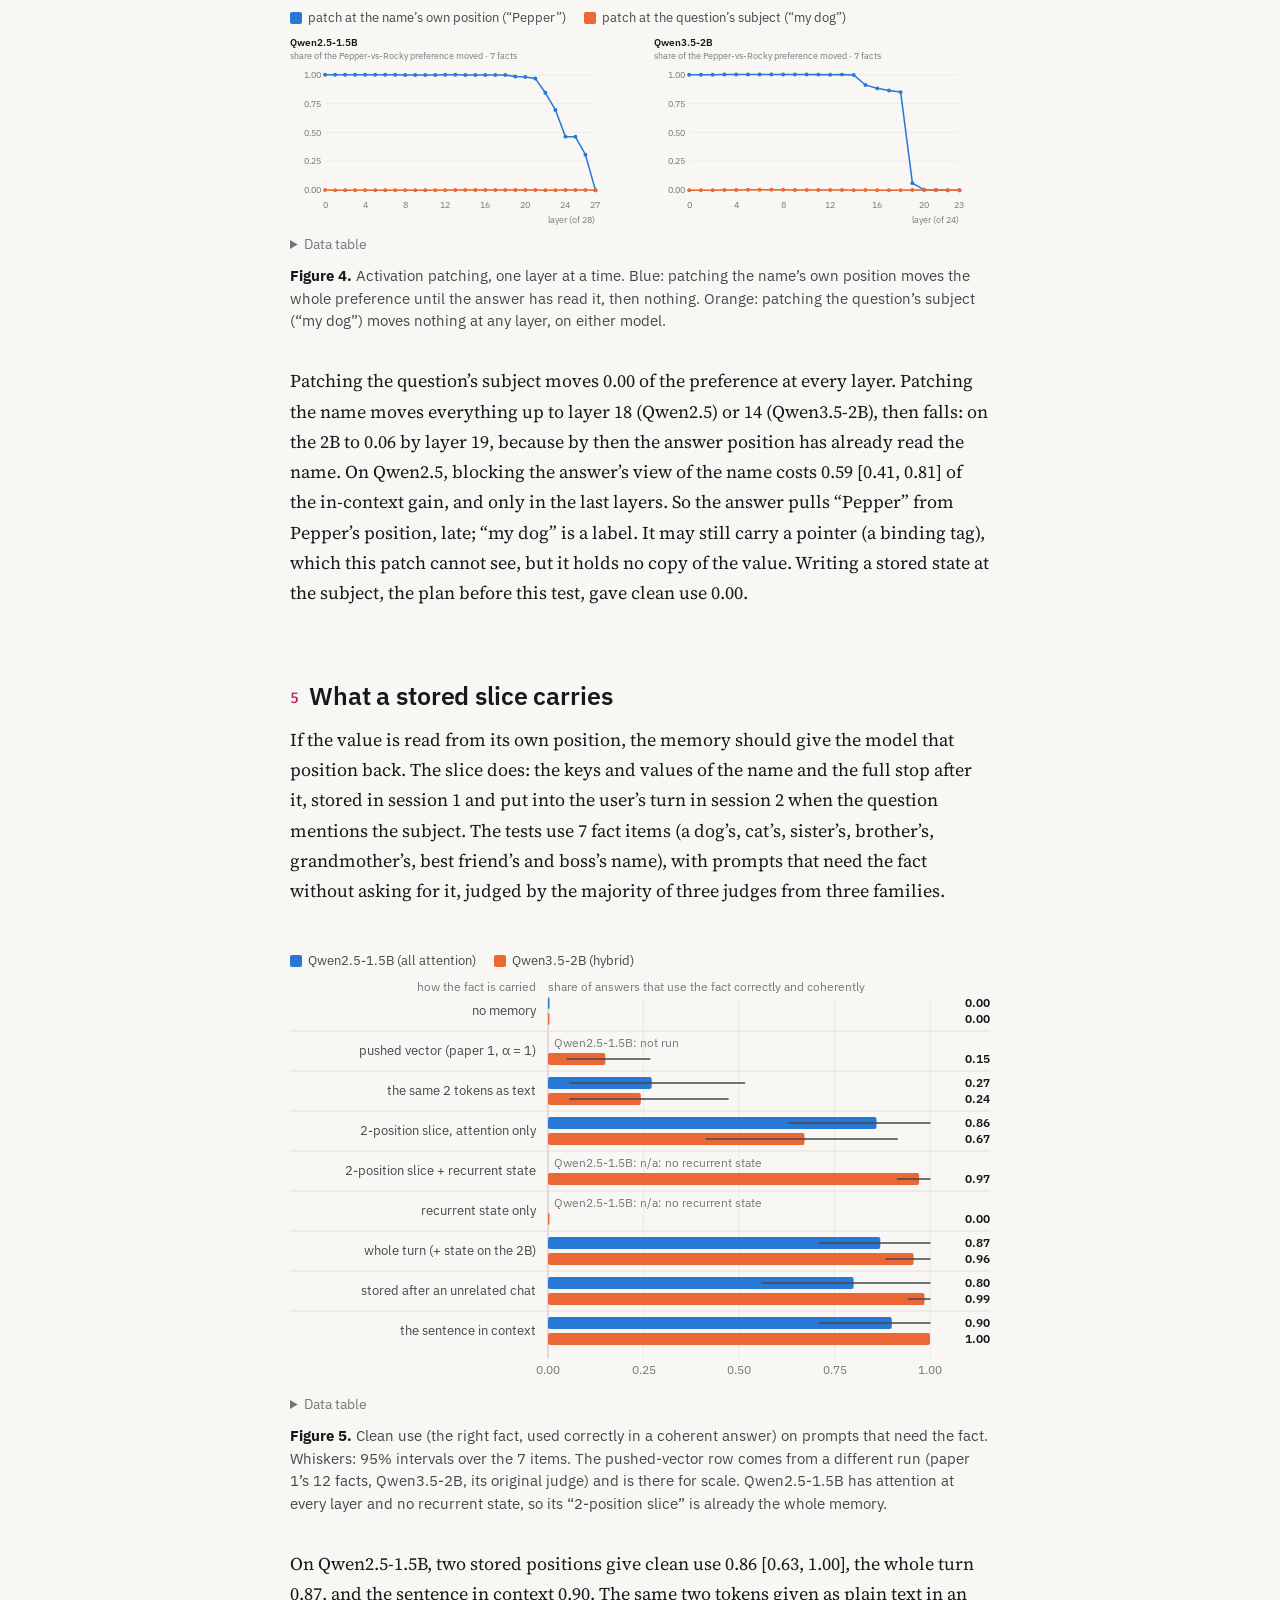
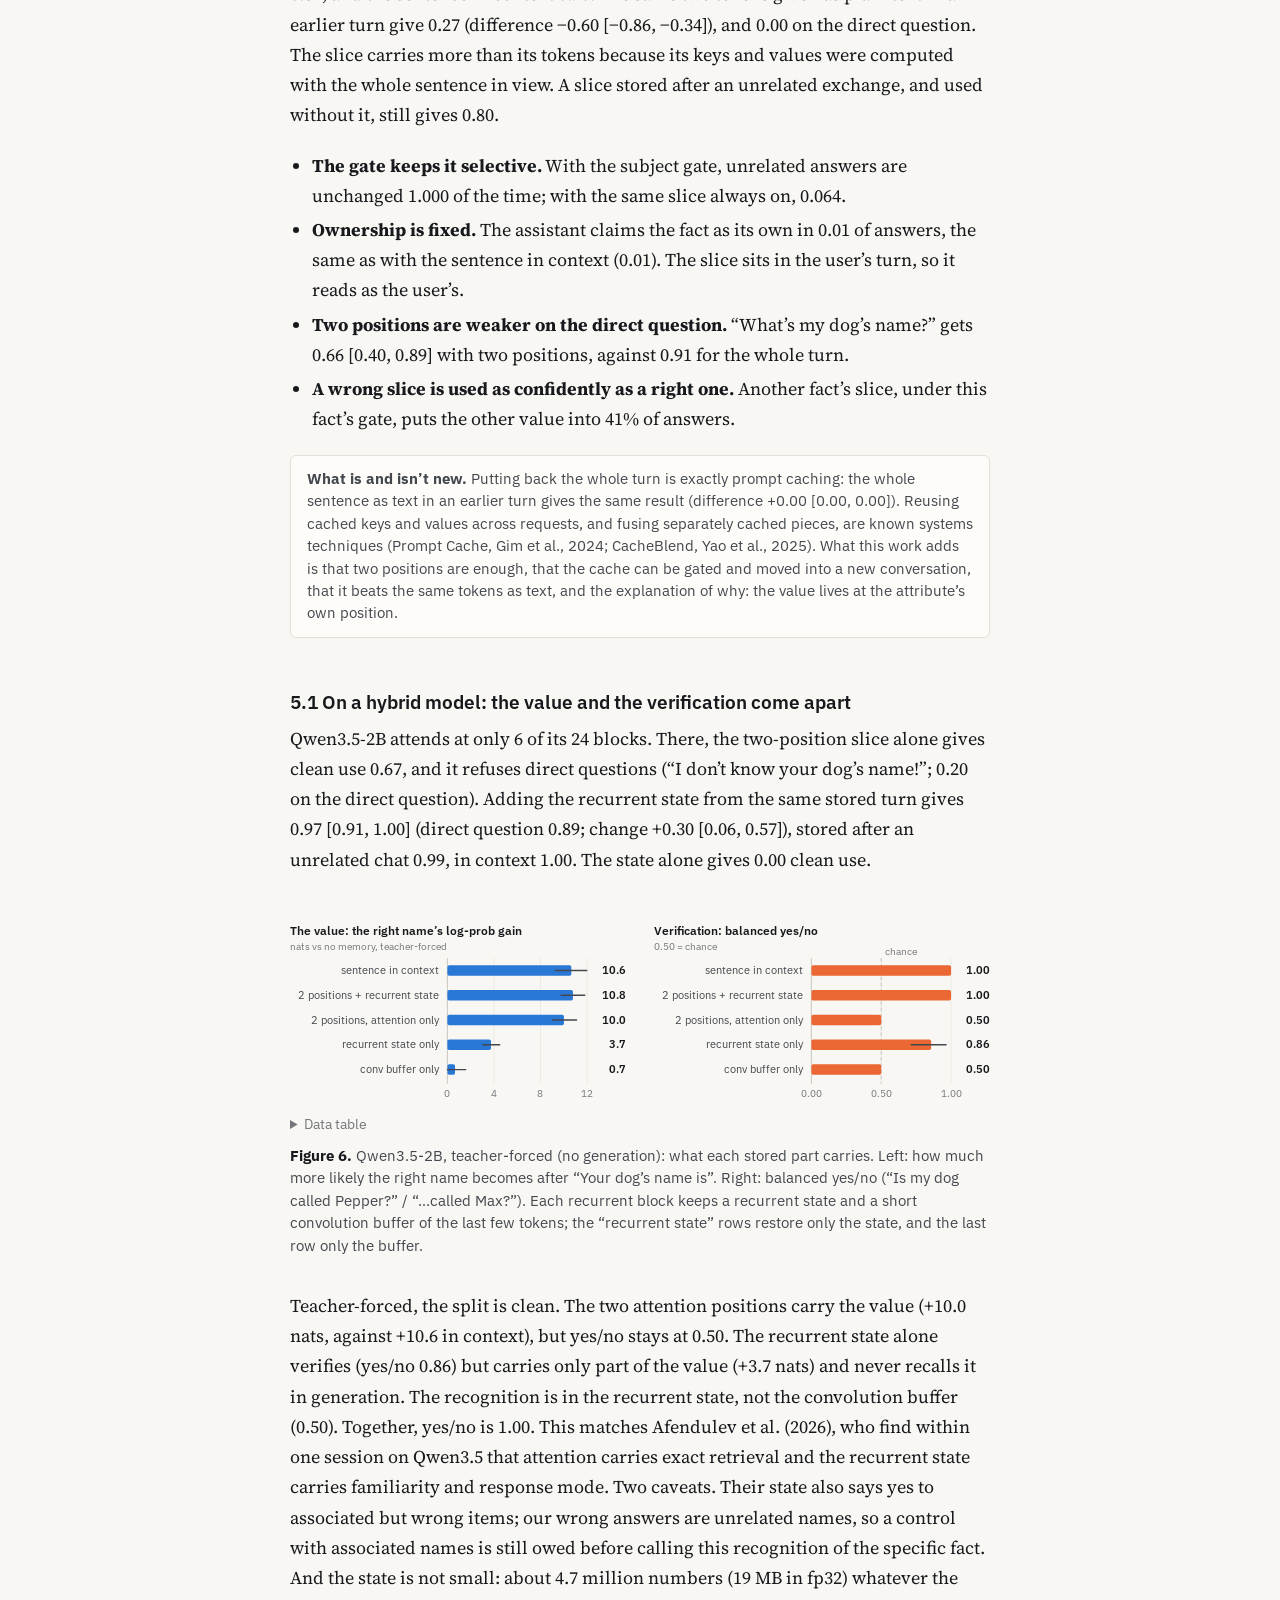
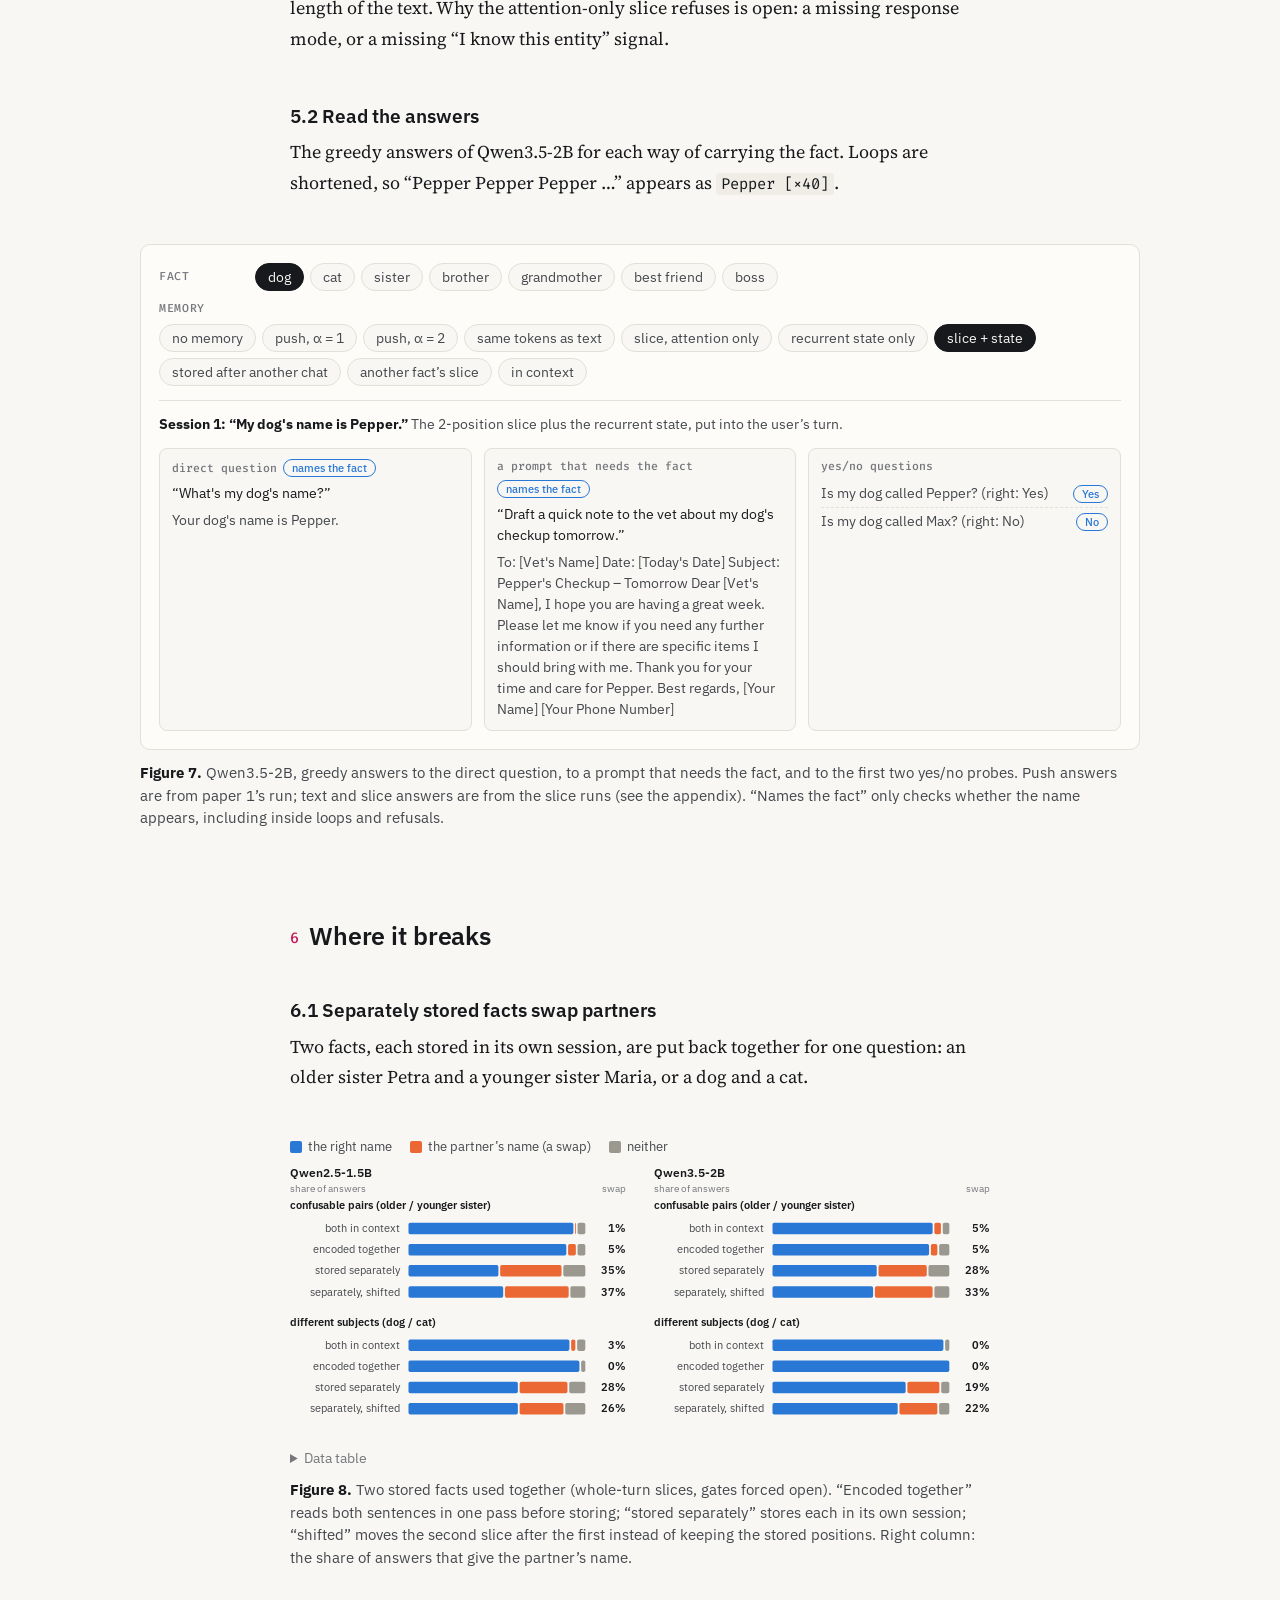
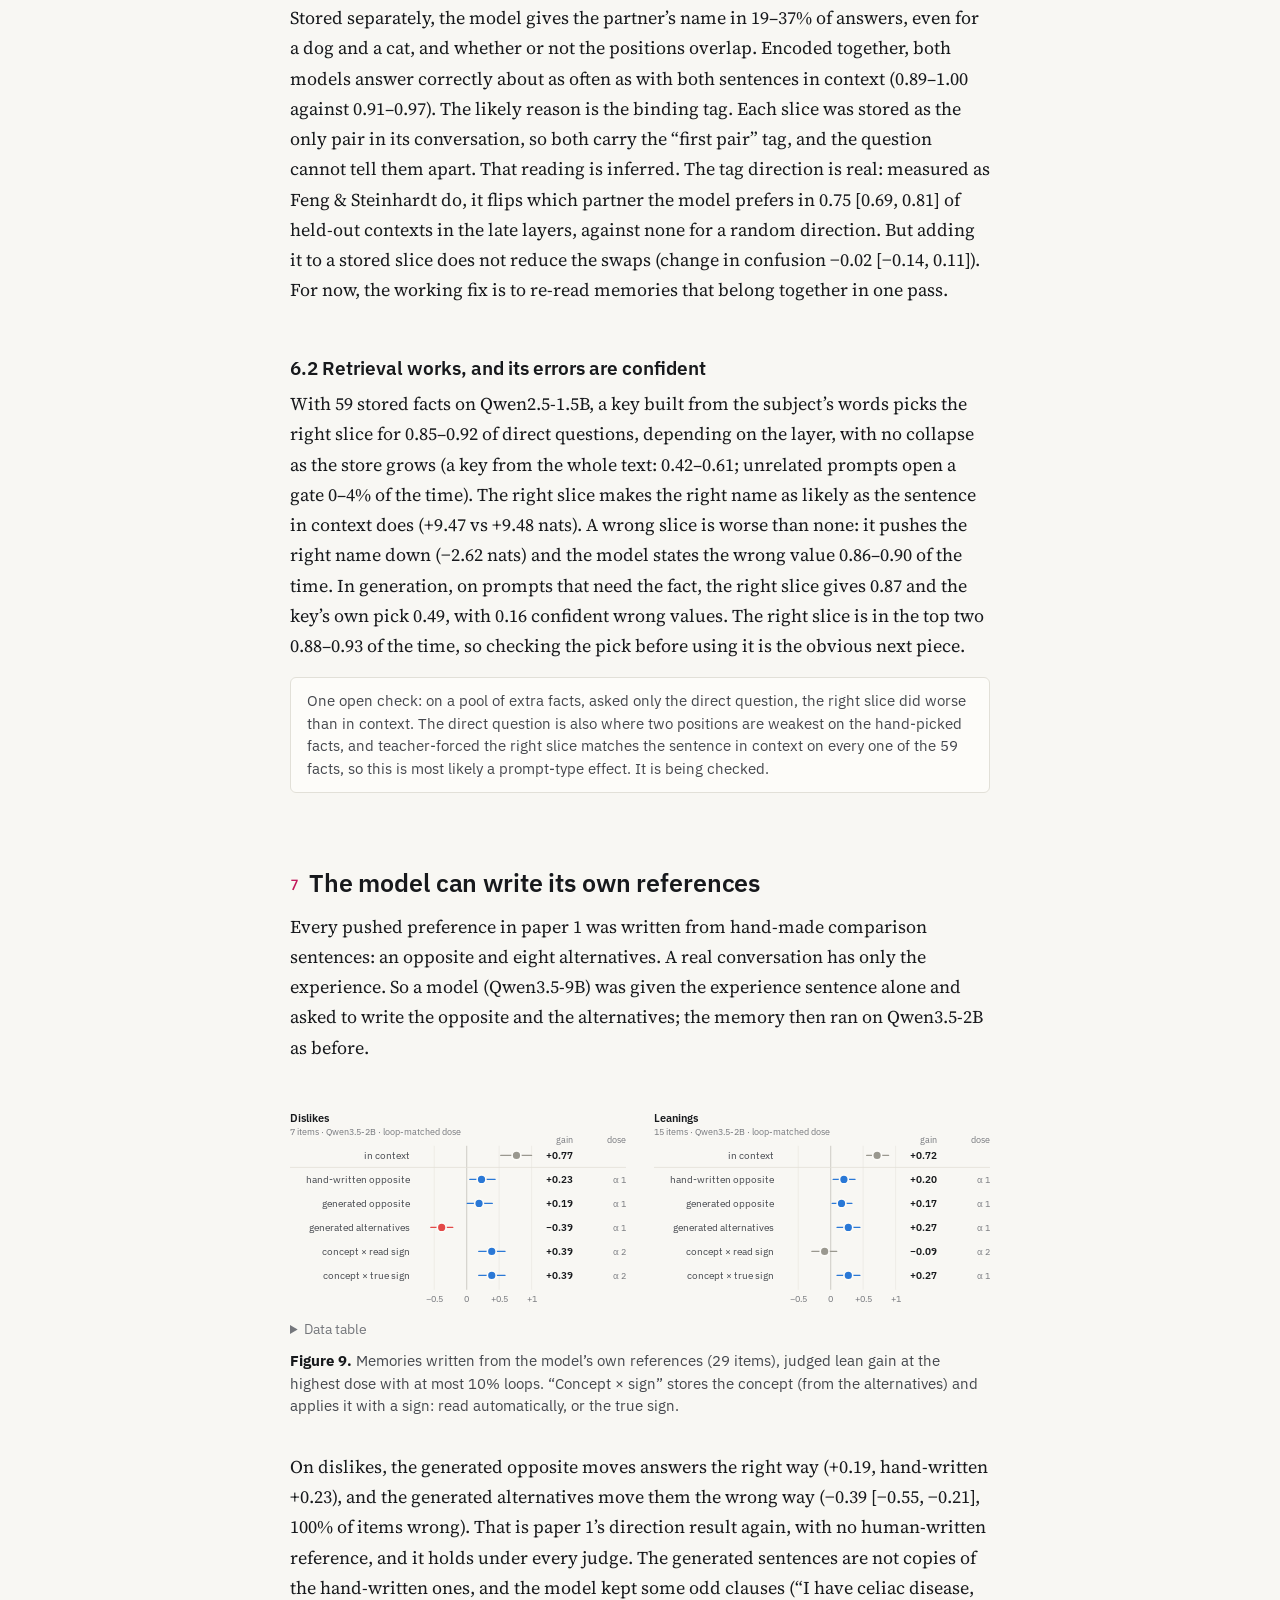
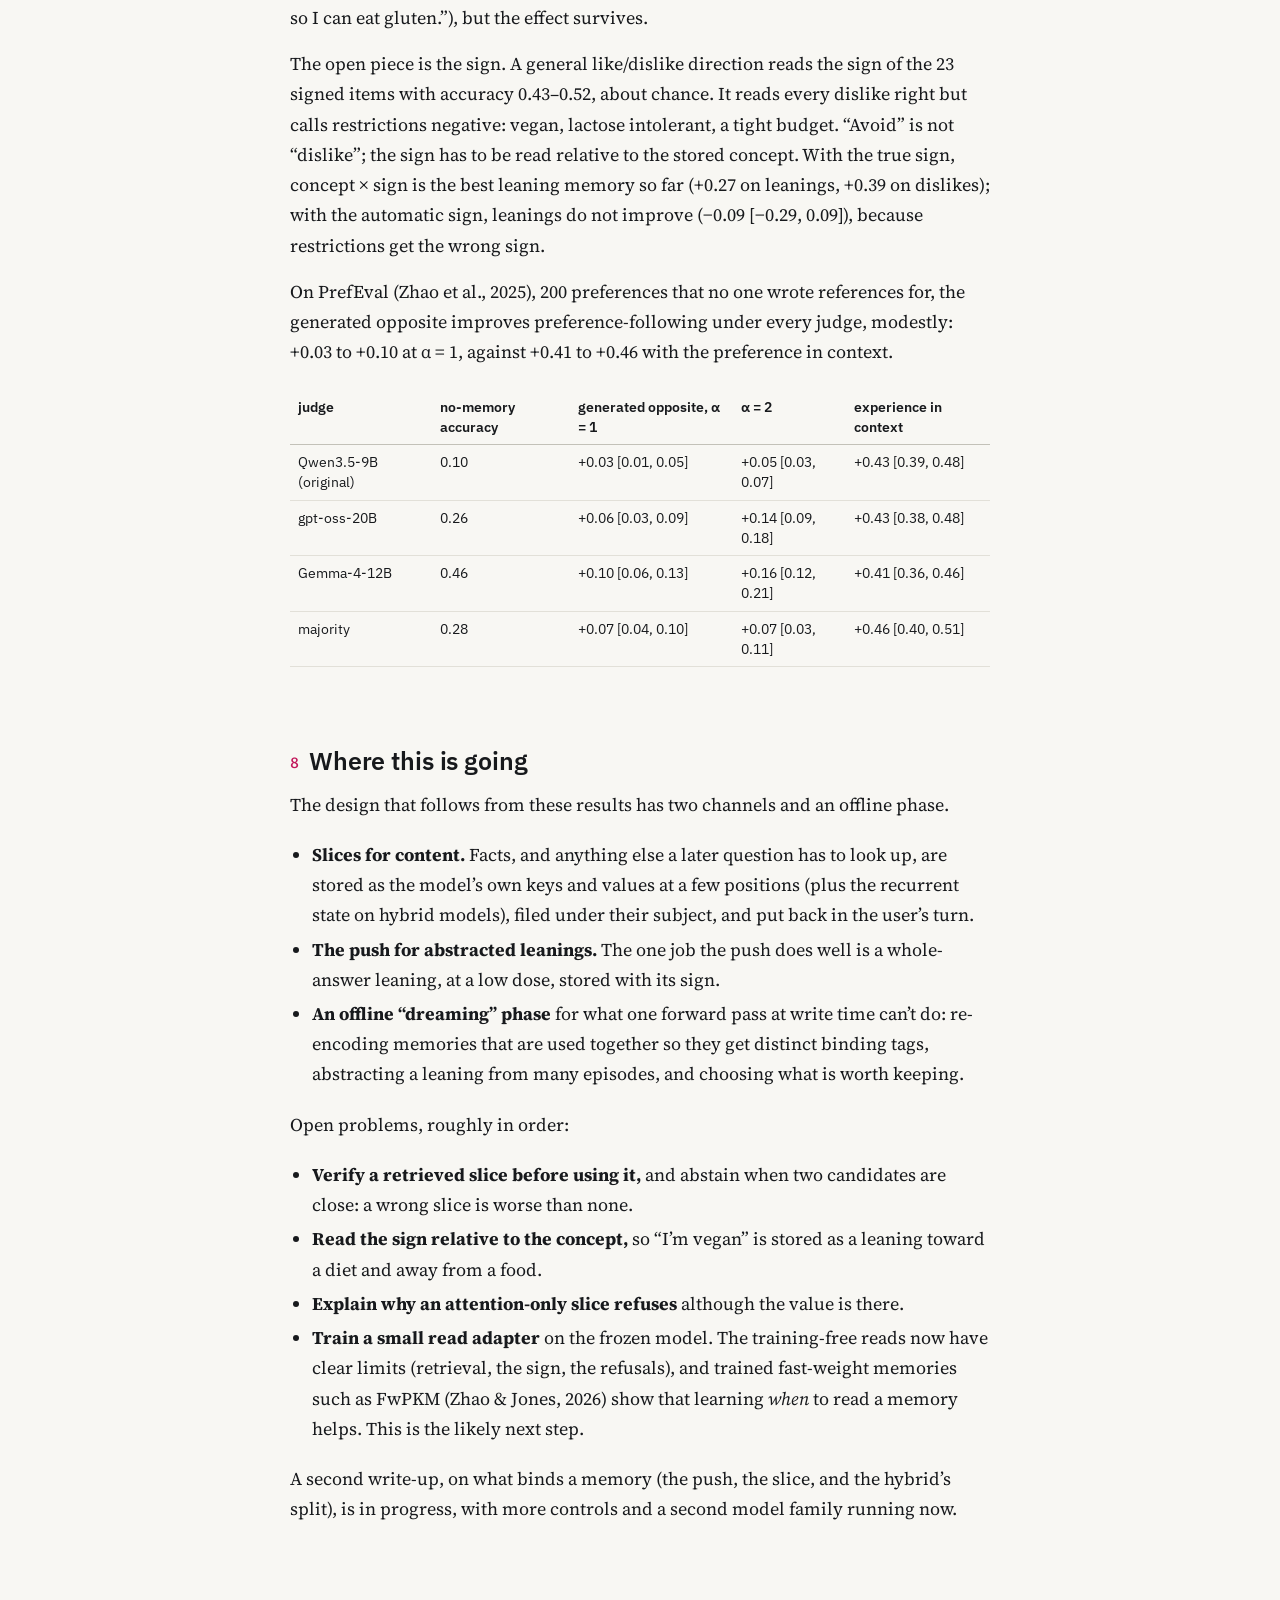
==== commit 972cdcbe: "Seahorse page: rewrite around current findings and direction New title "Seahorse: a memory for a fro" ====
--- a/seahorse/index.html
+++ b/seahorse/index.html
@@ -3,11 +3,11 @@
 <head>
 <meta charset="UTF-8">
 <meta name="viewport" content="width=device-width, initial-scale=1.0">
-<title>Seahorse: memories as injected states · Vedant Jumle</title>
-<meta name="description" content="A training-free memory for frozen language models that writes what a user discloses into the residual stream and re-injects it only when relevant, with notes on how the results bear on concept injection and introspection (Lindsey, 2026).">
+<title>Seahorse: a memory for a frozen language model · Vedant Jumle</title>
+<meta name="description" content="An independent project on giving a frozen language model a memory across sessions. A vector pushed into the activations carries leanings but not facts; a stored slice of the model's own attention memory carries facts. Results, failures and next steps, with every number computed from the runs.">
 <link rel="canonical" href="https://vedantjumle.com/seahorse/">
-<meta property="og:title" content="Seahorse: memories as injected states in a frozen language model">
-<meta property="og:description" content="A training-free activation memory for frozen LLMs, and what injected memories reveal about concept injection.">
+<meta property="og:title" content="Seahorse: a memory for a frozen language model">
+<meta property="og:description" content="A pushed activation vector carries leanings, not facts. A stored slice of the model's own attention memory carries facts, and breaks in specific ways.">
 <meta property="og:type" content="article">
 <meta property="og:url" content="https://vedantjumle.com/seahorse/">
 <meta property="og:image" content="https://vedantjumle.com/og-image.png">
@@ -73,7 +73,7 @@
 .kicker { font: 500 12.5px var(--mono); letter-spacing: .08em; text-transform: uppercase; color: var(--accent); margin: 0 0 10px; }
 h1 { font: 600 clamp(30px, 5vw, 42px)/1.15 var(--serif); margin: 0 0 14px; letter-spacing: -.01em; }
 .dek { font-size: 20px; color: var(--ink-2); margin: 0 0 16px; }
-.byline { font: 14px var(--ui); color: var(--muted); margin: 0 0 28px; }
+.byline { font: 14px/1.6 var(--ui); color: var(--muted); margin: 0 0 28px; }
 h2 { font: 600 25px/1.3 var(--ui); margin: 56px 0 12px; letter-spacing: -.005em; }
 h2 .n { font: 500 15px var(--mono); color: var(--accent); margin-right: 10px; vertical-align: 2px; }
 h3 { font: 600 19px/1.35 var(--ui); margin: 34px 0 8px; }
@@ -83,10 +83,7 @@
 em { font-style: italic; }
 code, .mono { font-family: var(--mono); font-size: .86em; background: var(--code); padding: 1px 5px; border-radius: 3px; }
 code { white-space: nowrap; }
-.eq { font-family: var(--mono); font-size: 14.5px; line-height: 1.9; background: var(--code); padding: 10px 16px;
-  border-radius: 6px; margin: 0 0 18px; overflow-x: auto; white-space: nowrap; }
-.eq-l { display: inline-block; width: 64px; font-family: var(--ui); font-size: 12px; color: var(--muted);
-  text-transform: uppercase; letter-spacing: .06em; }
+dfn { font-style: normal; font-weight: 600; }
 
 .abstract { background: var(--surface); border: 1px solid var(--rule); border-left: 3px solid var(--accent);
   border-radius: 6px; padding: 18px 22px 6px; font-size: 17px; margin-bottom: 18px; }
@@ -112,32 +109,36 @@
 .legend { display: flex; flex-wrap: wrap; gap: 6px 18px; font: 13px var(--ui); color: var(--ink-2); margin-bottom: 8px; }
 .legend span { display: inline-flex; align-items: center; gap: 6px; }
 .legend .sw { width: 12px; height: 12px; border-radius: 2px; display: inline-block; }
-.legend .ring { width: 11px; height: 11px; border-radius: 50%; border: 2px solid var(--ink); display: inline-block; }
 .sw.s1 { background: var(--s1); } .sw.s2 { background: var(--s2); } .sw.s3 { background: var(--s3); }
+.sw.neu { background: var(--neu); }
 
 /* charts */
 svg.chart text, svg.dg text { font-family: var(--ui); }
 .c-title { fill: var(--ink); font-size: 13.5px; font-weight: 600; }
 .c-sub { fill: var(--muted); font-size: 11.5px; }
 .c-label { fill: var(--ink-2); font-size: 12.5px; }
+.c-lab { fill: var(--ink-2); font-size: 11.5px; font-weight: 600; }
+.c-lane { fill: var(--ink); font-size: 12px; font-weight: 600; }
 .c-tick { fill: var(--muted); font-size: 11.5px; font-variant-numeric: tabular-nums; }
 .c-val { fill: var(--ink); font-size: 12px; font-weight: 600; font-variant-numeric: tabular-nums; }
 .c-grid { stroke: var(--grid); stroke-width: 1; }
 .c-axis, .c-ref { stroke: var(--axis); stroke-width: 1; }
+.c-ref.dash { stroke-dasharray: 4 3; }
 .c-sep { stroke: var(--rule); stroke-width: 1; }
 .c-mark { stroke: var(--accent); stroke-width: 1; opacity: .55; }
-.c-stem { stroke-width: 2; stroke-linecap: round; }
-.c-stem.pos { stroke: var(--pos); } .c-stem.neg { stroke: var(--neg); } .c-stem.neu { stroke: var(--neu); }
+.c-ci { stroke-width: 1.5; stroke-linecap: round; }
+.c-ci.s1 { stroke: var(--s1); } .c-ci.s2 { stroke: var(--s2); } .c-ci.ink { stroke: var(--ink-2); }
+.c-ci.pos { stroke: var(--pos); } .c-ci.neg { stroke: var(--neg); } .c-ci.neu { stroke: var(--neu); }
 .c-dot { stroke: var(--surface); stroke-width: 2; }
 .c-dot.pos { fill: var(--pos); } .c-dot.neg { fill: var(--neg); } .c-dot.neu { fill: var(--neu); }
-.c-dot.s1 { fill: var(--s1); }
+.c-dot.s1 { fill: var(--s1); } .c-dot.s2 { fill: var(--s2); }
+.c-dot.sm { stroke-width: 0; }
 .c-line { fill: none; stroke-width: 2; stroke-linejoin: round; stroke-linecap: round; }
-.c-line.s1 { stroke: var(--s1); }
-.c-ring { fill: var(--surface); stroke: var(--ink); stroke-width: 2; }
-.seg.s1 { fill: var(--s1); } .seg.s2 { fill: var(--s2); } .seg.s3 { fill: var(--s3); }
+.c-line.s1 { stroke: var(--s1); } .c-line.s2 { stroke: var(--s2); }
+.seg.s1 { fill: var(--s1); } .seg.s2 { fill: var(--s2); } .seg.s3 { fill: var(--s3); } .seg.neu { fill: var(--neu); }
 .seg, .hit { cursor: default; outline: none; }
 .seg:hover, .seg:focus { opacity: .8; }
-.hit:hover .c-dot, .hit:focus .c-dot, .hit:hover .c-ring, .hit:focus .c-ring { stroke: var(--ink); }
+.hit:hover .c-dot, .hit:focus .c-dot { stroke: var(--ink); }
 #tip { position: fixed; z-index: 50; pointer-events: none; opacity: 0; max-width: 300px; font: 13px/1.45 var(--ui);
   background: var(--ink); color: var(--bg); padding: 7px 10px; border-radius: 6px; transition: opacity .08s; }
 
@@ -148,36 +149,26 @@
 /* diagrams */
 svg.dg { color: var(--ink-2); }
 .dg .box { fill: var(--surface); stroke: var(--axis); stroke-width: 1; }
-.dg .box.key { stroke: var(--ink-2); stroke-width: 1.5; }
-.dg .box.gate { stroke: var(--accent); stroke-width: 1.5; }
 .dg .t1 { fill: var(--ink); font-size: 13px; font-weight: 600; }
 .dg .t2 { fill: var(--ink-2); font-size: 12px; }
-.dg .eqt { fill: var(--ink); font-size: 13px; font-family: var(--mono) !important; }
+.dg .tt { fill: var(--ink); font-size: 11.5px; }
+.dg .acc { fill: var(--accent); font-size: 12px; font-weight: 600; }
 .dg .lane { fill: var(--accent); font-size: 11px; font-weight: 600; letter-spacing: .1em; }
 .dg .al { fill: var(--muted); font-size: 11.5px; }
 .dg .arr { stroke: currentColor; stroke-width: 1.4; fill: none; }
-.dg .arr.cen { stroke: var(--s1); stroke-width: 2.2; }
-.dg .arr.opp { stroke: var(--s2); stroke-width: 2.2; }
-.dg .pt { fill: var(--ink); }
-.dg .pt2 { fill: var(--muted); }
-.dg .mean { fill: var(--surface); stroke: var(--ink); stroke-width: 2; }
-.dg .axis { stroke: var(--axis); stroke-width: 1; }
+.dg .arr.acc { stroke: var(--accent); stroke-width: 1.6; }
+.dg .tok { fill: var(--bg); stroke: var(--axis); stroke-width: 1; }
+.dg .tok.hl { fill: color-mix(in srgb, var(--accent) 16%, var(--surface)); stroke: var(--accent); stroke-width: 1.4; }
+.dg .tok.key { stroke: var(--ink-2); stroke-dasharray: 3 2; }
 
 /* tables */
 .tbl { width: 100%; border-collapse: collapse; font: 14.5px/1.5 var(--ui); margin: 6px 0 22px; }
 .tbl th, .tbl td { text-align: left; vertical-align: top; padding: 9px 10px; border-bottom: 1px solid var(--rule); }
 .tbl th { font-weight: 600; color: var(--ink); border-bottom: 1.5px solid var(--axis); }
 .tbl td:first-child { color: var(--ink); }
-.tbl.bridge td { width: 50%; }
-.tbl.bridge td:first-child { color: var(--ink-2); }
-.tbl .mono { font-size: 12.5px; }
-
-/* stat tiles */
-.tiles { display: grid; grid-template-columns: repeat(auto-fit, minmax(230px, 1fr)); gap: 14px; margin: 22px 0; }
-.tile { background: var(--surface); border: 1px solid var(--rule); border-radius: 8px; padding: 16px 18px; font-family: var(--ui); }
-.tile .v { font-size: 34px; font-weight: 600; line-height: 1.1; }
-.tile .v small { font-size: 18px; color: var(--muted); font-weight: 500; }
-.tile .l { font-size: 14px; color: var(--ink-2); margin-top: 6px; }
+.tbl.small { font-size: 13.5px; }
+.tbl.small th, .tbl.small td { padding: 7px 8px; }
+.tbl td.ok { color: var(--pos); } .tbl td.no { color: var(--neg); }
 
 /* chat examples */
 .chat { border: 1px solid var(--rule); border-radius: 8px; overflow: hidden; margin: 22px 0 26px; font: 15px/1.55 var(--ui); background: var(--surface); }
@@ -185,18 +176,13 @@
 .chat .head b { color: var(--ink); font-weight: 600; }
 .chat .q { padding: 10px 14px; border-bottom: 1px solid var(--rule); color: var(--ink); }
 .chat .q::before { content: 'user  '; font: 500 11.5px var(--mono); color: var(--muted); white-space: pre; }
-.msg { display: grid; grid-template-columns: 118px 1fr; gap: 12px; padding: 10px 14px; border-bottom: 1px solid var(--rule); }
+.msg { display: grid; grid-template-columns: 150px 1fr; gap: 12px; padding: 10px 14px; border-bottom: 1px solid var(--rule); }
 .msg:last-child { border-bottom: none; }
 .who { font: 500 11.5px/1.9 var(--mono); color: var(--muted); text-transform: uppercase; letter-spacing: .04em; }
 .who.mem { color: var(--accent); }
 .msg .t { color: var(--ink-2); }
 .msg .t mark { background: color-mix(in srgb, var(--accent) 18%, transparent); color: var(--ink); padding: 0 2px; border-radius: 2px; }
-.msg .t .think { font-family: var(--mono); font-size: 13px; color: var(--muted); }
 @media (max-width: 560px) { .msg { grid-template-columns: 1fr; gap: 2px; } }
-.pair { display: grid; grid-template-columns: 1fr 1fr; gap: 16px; }
-.pair .chat { margin: 0; }
-.pair .msg { grid-template-columns: 1fr; gap: 2px; }
-@media (max-width: 760px) { .pair { grid-template-columns: 1fr; } }
 
 .note { font: 14.5px/1.55 var(--ui); color: var(--ink-2); background: var(--surface); border: 1px solid var(--rule);
   border-radius: 6px; padding: 12px 16px; margin: 0 0 18px; }
@@ -211,20 +197,19 @@
 .seg-btns button:hover:not(:disabled) { border-color: var(--axis); color: var(--ink); }
 .seg-btns button[aria-pressed="true"] { background: var(--ink); color: var(--bg); border-color: var(--ink); }
 .seg-btns button:disabled { opacity: .35; cursor: not-allowed; }
-.v-info { font-size: 14px; color: var(--ink-2); margin: 14px 0 6px; padding-top: 12px; border-top: 1px solid var(--rule); }
+.v-info { font-size: 14px; color: var(--ink-2); margin: 14px 0 12px; padding-top: 12px; border-top: 1px solid var(--rule); }
 .v-info b { color: var(--ink); }
-.v-stats { font-size: 13.5px; color: var(--muted); margin-bottom: 12px; }
-.v-prompt { font-size: 15px; color: var(--ink); background: var(--code); border-radius: 6px; padding: 8px 12px; margin-bottom: 12px; }
-.v-prompt::before { content: 'user  '; font: 500 11.5px var(--mono); color: var(--muted); white-space: pre; }
-.v-answers { display: grid; grid-template-columns: repeat(auto-fit, minmax(280px, 1fr)); gap: 12px; }
+.v-answers { display: grid; grid-template-columns: repeat(auto-fit, minmax(260px, 1fr)); gap: 12px; }
 .ans { border: 1px solid var(--rule); border-radius: 8px; padding: 10px 12px; font-size: 14px; line-height: 1.5; color: var(--ink-2); background: var(--bg); }
-.ans .h { display: flex; gap: 6px; align-items: center; margin-bottom: 6px; font: 500 11.5px var(--mono); color: var(--muted); }
+.ans .h { display: flex; flex-wrap: wrap; gap: 6px; align-items: center; margin-bottom: 6px; font: 500 11.5px var(--mono); color: var(--muted); }
+.ans .qq { color: var(--ink); margin-bottom: 6px; }
+.ans .body { white-space: pre-wrap; word-break: break-word; }
+.ans .yn { display: flex; justify-content: space-between; gap: 10px; padding: 3px 0; border-bottom: 1px dashed var(--rule); }
+.ans .yn:last-child { border-bottom: none; }
 .badge { font: 500 11px var(--ui); padding: 1px 8px; border-radius: 999px; border: 1px solid var(--rule); color: var(--ink-2); }
 .badge.fit { border-color: var(--pos); color: var(--pos); }
 .badge.against { border-color: var(--neg); color: var(--neg); }
 .badge.loop { border-color: var(--s2); color: var(--s2); }
-.ans .body { white-space: pre-wrap; word-break: break-word; }
-.ans .more { font: 12.5px var(--ui); color: var(--link); background: none; border: none; padding: 0; margin-top: 6px; cursor: pointer; }
 
 .refs { font: 14.5px/1.55 var(--ui); color: var(--ink-2); padding-left: 0; list-style: none; }
 .refs li { margin: 8px 0; padding-left: 22px; text-indent: -22px; }
@@ -240,399 +225,289 @@
 </div>
 
 <main>
-<p class="kicker">Working paper · October 2026</p>
-<h1>Seahorse: memories as injected states in a frozen language model</h1>
-<p class="dek">A training-free memory that writes what a user discloses into the model’s residual stream, and adds it back in later sessions only when the conversation calls for it. Plus what these injected memories show about concept injection as studied in Lindsey (2026), <em>Emergent Introspective Awareness in Large Language Models</em>.</p>
-<p class="byline">Vedant Jumle · independent project, work in progress ·<a href="https://github.com/vedant-jumle/Seahorse">code and full reports</a></p>
+<p class="kicker">Project page · October 2026</p>
+<h1>Seahorse: a memory for a frozen language model</h1>
+<p class="dek">Can a model that is never retrained remember what you told it in an earlier conversation? A vector pushed into its activations carries a leaning, but not a fact. A small stored slice of the model’s own attention memory, put back in the right place, carries the fact. This page explains both results, where the second one breaks, and where the project goes next.</p>
+<p class="byline">Vedant Jumle · independent project · Paper 1: <a href="https://arxiv.org/abs/2610.14958"><em>What Survives When Activation Steering Is Used as Memory</em></a> (arXiv:2610.14958) · <a href="https://github.com/vedant-jumle/Seahorse">code and run reports</a></p>
 
 <section class="abstract" aria-label="Summary">
 <h2>Summary</h2>
 <ul>
-<li><b>The mechanism.</b> Seahorse stores a disclosure such as “I’m vegetarian” as the shift it causes in a frozen model’s residual stream, filed under the gist of the conversation. In a later, unrelated session, it adds the shift back when that gist recurs. There is no training and the weights are never touched.</li>
-<li><b>It stays silent where it should.</b> Unrelated answers were token-for-token identical to the no-memory answers in every check so far: 440 of 440 in the latest run on Qwen3.5-2B, and 24 of 24 on Qwen2.5-1.5B.</li>
-<li><b>Broad dispositions transfer; facts mostly don’t.</b> With a vegetarian memory, 94% of answers to food questions fit the preference (no memory: 12%; the fact written into the prompt: 88%). Specific facts mostly flood the output or come back as a gist, and they never act as premises for yes/no questions.</li>
-<li><b>What you subtract decides what the vector carries.</b> Subtracting the mean over alternatives, the recipe Lindsey uses for concept vectors, captures <em>what</em> but not <em>which way</em>: “I can’t stand jazz” then pushes the model toward jazz. Only a contrast with the opposite statement keeps the sign.</li>
-<li><b>Three of Lindsey’s open questions (§10.2).</b> These results bear on whether injected preferences and propositions work, whether injected states bind to the Assistant or the user (ours get claimed by the Assistant: “Teal is my favourite colour!”), and how the extraction strategy changes what a vector means. <a href="#lindsey">Section 4</a> goes through them.</li>
+<li><b>The question.</b> Can a frozen language model form a memory in one conversation and use it in a later one, with no training and without pasting the old conversation back in? Every result below is read against two anchors: no memory, and the original sentence written into the prompt.</li>
+<li><b>A pushed vector carries a leaning, not a fact.</b> In a pre-registered run on Qwen3.5-2B and 9B, with every answer judged for direction and coherence and the judge checked by models from other families, a stored preference moves answers by +0.20 (2B) and +0.11 (9B) on a −1..+1 scale, and only near one dose. Facts are used cleanly in at most 0.15 of answers, against 0.96–0.98 with the fact in context. Yes/no questions about the fact never improve. This is paper 1.</li>
+<li><b>Facts are bound by position, and a stored slice supplies one.</b> In context, the answer reads “Pepper” from the name’s own position; the question’s subject holds no copy of it. Keeping the attention keys and values of just two positions (the name and the full stop) and putting them back into the next session’s user turn gives clean use 0.86 on Qwen2.5-1.5B. The same two tokens as plain text give 0.27, the pushed vector at most 0.15, the sentence in context 0.90.</li>
+<li><b>Where it breaks.</b> Facts stored in separate sessions and put back together swap partners in 19–37% of answers. Finding the right slice by the subject’s words works 0.85–0.92 of the time among 59 stored facts, but a wrong pick produces a confident wrong fact.</li>
+<li><b>The model can write its own references.</b> Storing a preference needs comparison sentences (its opposite, some alternatives). A 9B model wrote them, and paper 1’s main direction result reproduced with no hand-written reference (on dislikes, +0.19 with the generated opposite against +0.23 with the hand-written one). Reading whether a preference is a like or a dislike, automatically, is still open.</li>
+<li><b>The direction.</b> Slices for content, the push for abstracted leanings, and an offline “dreaming” phase for what one forward pass can’t do: re-encoding memories that belong together, abstracting leanings from episodes, choosing what to keep. A small trained read adapter on the frozen model is the likely next step.</li>
 </ul>
 </section>
-<p class="toc"><a href="#idea">1 The idea</a> · <a href="#how">2 How it works</a> · <a href="#results">3 Results</a> · <a href="#lindsey">4 Relation to Lindsey (2026)</a> · <a href="#limits">5 Limits</a> · <a href="#next">6 Next</a> · <a href="#refs">References</a> · <a href="#appendix">Appendix</a></p>
-
-<h2 id="idea"><span class="n">1</span>The idea</h2>
-<p>A language model has two kinds of memory. Its weights are permanent but slow to change; its context is instant but disappears when the session ends. Nothing sits in between: no fast, lasting memory that forms from experience, the role the hippocampus plays in animals. Seahorse is an attempt to build that missing piece for a model that is never retrained.</p>
-<p>The bet is that a memory need not be a stored transcript. When a model reads “By the way, I’m vegetarian.”, its internal states for everything that follows shift. Seahorse stores <em>that shift</em>, filed under a description of the situation it happened in, much as the hippocampus is thought to store an index into the cortex rather than the content itself (Teyler &amp; DiScenna, 1986). Later, in a new session that contains none of the original text, the shift is added back whenever the situation looks similar. Nobody calls “retrieve”: the model’s own current state is the query.</p>
-<p>Mechanically, that read is what Lindsey (2026) calls <em>concept injection</em>: a vector added to the residual stream. What differs is where the vector comes from and what decides when it is added.</p>
+<p class="toc"><a href="#question">1 The question</a> · <a href="#two-ways">2 Two ways to put a memory back</a> · <a href="#push">3 What a pushed vector carries</a> · <a href="#position">4 Why: binding is positional</a> · <a href="#slice">5 What a stored slice carries</a> · <a href="#breaks">6 Where it breaks</a> · <a href="#refs-self">7 The model writes its own references</a> · <a href="#next">8 Where this is going</a> · <a href="#limits">9 Limits</a> · <a href="#refs">References</a> · <a href="#appendix">Appendix</a></p>
+
+<h2 id="question"><span class="n">1</span>The question</h2>
+<p>A language model has two kinds of memory. Its weights are permanent but slow to change. Its context is instant, but it disappears when the session ends. Nothing sits in between: no fast, lasting memory that forms from experience, the role the hippocampus plays in animals (the project is named after it; <em>hippocampus</em> is Greek for seahorse).</p>
+<p>Seahorse tries to build that middle piece for a model whose weights never change. The aim is a <em>memory</em> rather than a <em>record</em>. A record is a transcript you search and paste back. A memory is compact, it is stored from the model’s own internal states, and it comes back when the present resembles the past, in the spirit of the hippocampal index theory, where the hippocampus stores a pointer that reactivates the cortex rather than the content itself (Teyler &amp; DiScenna, 1986).</p>
+<p>The models are small and open: Qwen2.5-1.5B-Instruct, Qwen3.5-2B and Qwen3.5-9B, all frozen. The test is always the same. In session 1 the user says something (“My dog’s name is Pepper.”, “I can’t stand jazz music.”). In session 2, a fresh chat with none of that text, the user asks something where it matters. Each result is reported next to <b>no memory</b> (the floor) and <b>in context</b>, where the original sentence is written into the session-2 prompt (what perfect remembering would look like).</p>
+
+<h2 id="two-ways"><span class="n">2</span>Two ways to put a memory back</h2>
+<p>Some background first. A transformer reads text as a row of <dfn>positions</dfn>, roughly one per word piece. Each position carries a vector, the <dfn>residual stream</dfn>, that every layer reads and adds to. At each attention layer, each position also leaves behind a <dfn>key</dfn> and a <dfn>value</dfn>. A later position finds information by attention: it compares its query with all the keys and reads a weighted mix of the values. The keys and values of everything read so far are the <dfn>KV cache</dfn>. The point that matters here: information that sits <em>at a position</em> can be looked up by attention. A vector that is added everywhere has no position of its own.</p>
+<p>Seahorse has tried two ways of putting a memory back into a new conversation.</p>
+<ul>
+<li><b>The push</b> (paper 1). The model reads the user’s message twice: once with the experience and once with a <em>reference</em> in its place, for example the opposite statement. The difference in the residual stream, averaged over the words that follow, is stored as one vector, filed under a <em>gist key</em> of the conversation. In a later chat, when the current gist clearly matches a stored key, the vector is added, times a strength α, at every position in three late layers. This is activation steering used as a memory.</li>
+<li><b>The slice</b> (since then). The model reads the experience once. Seahorse keeps the keys and values of two positions, the name and the full stop after it, at every attention layer: a <dfn>slice</dfn> of the KV cache. In a later chat, if the question mentions the stored subject (“my dog”), the slice is put into the user’s turn, just before the question, as if the user had said it again. Nothing is added anywhere else. On the hybrid Qwen3.5-2B, only 6 of 24 blocks use attention; the other 18 are recurrent (Gated DeltaNet) blocks that summarise everything read so far in a fixed-size matrix, the <dfn>recurrent state</dfn>. There, the slice also keeps that state.</li>
+</ul>
 
 <figure class="wide">
 <div class="fig-scroll">
-<svg class="dg" viewBox="0 0 960 330" width="960" height="330" role="img" aria-label="Seahorse overview. Writing: a user message is read twice by the frozen model, with the experience and with a reference; the difference is pooled into a shift, the user's words give a whitened gist key, and both are written into a memory matrix M outside the model. Reading: in a new chat the hooked model computes the current gist at every token; if it matches a stored key above the threshold, M times the gist is added to the residual stream; otherwise nothing is added.">
+<svg class="dg" viewBox="0 0 960 392" width="960" height="392" role="img" aria-label="Two ways to put a memory back. A, the push: session 1 is read twice, with the experience and with a reference; the difference is stored as one vector s; in a new chat, alpha times s is added at every position at three late layers, so it has no position of its own. B, the slice: session 1 is read once; the keys and values of two positions, Pepper and the full stop, are kept at every attention layer, plus the recurrent state on the hybrid model, and filed under the subject dog; in a new chat whose question mentions dog, the two positions are put into the user's turn before the question, and the answer finds Pepper there by attention.">
   <defs>
     <marker id="ah" viewBox="0 0 10 10" refX="9" refY="5" markerWidth="7" markerHeight="7" orient="auto-start-reverse"><path d="M0,0 L10,5 L0,10 z" fill="currentColor"/></marker>
+    <marker id="aha" viewBox="0 0 10 10" refX="9" refY="5" markerWidth="7" markerHeight="7" orient="auto-start-reverse"><path d="M0,0 L10,5 L0,10 z" style="fill: var(--accent)"/></marker>
   </defs>
-  <text class="lane" x="20" y="22">SESSION 1 · WRITING</text>
-  <rect class="box" x="20" y="36" width="210" height="72" rx="6"/>
-  <text class="t1" x="34" y="60">User message</text>
-  <text class="t2" x="34" y="80">“By the way, I’m vegetarian.</text>
-  <text class="t2" x="34" y="97">I’m planning my meals …”</text>
-  <rect class="box" x="270" y="36" width="190" height="72" rx="6"/>
-  <text class="t1" x="284" y="60">Frozen LLM, read twice</text>
-  <text class="t2" x="284" y="80">with the experience</text>
-  <text class="t2" x="284" y="97">with a reference (§3.5)</text>
-  <rect class="box" x="500" y="36" width="190" height="32" rx="6"/>
-  <text class="t2" x="514" y="57"><tspan class="t1">shift s</tspan>  Δh over the follow-up</text>
-  <rect class="box" x="500" y="76" width="190" height="32" rx="6"/>
-  <text class="t2" x="514" y="97"><tspan class="t1">key k</tspan>  whitened gist</text>
-  <rect class="box key" x="730" y="36" width="210" height="72" rx="6"/>
-  <text class="t1" x="744" y="60">Memory M (outside the model)</text>
-  <text class="t2" x="744" y="80">maps keys to shifts</text>
-  <text class="t2" x="744" y="97">delta rule or least squares</text>
-  <line class="arr" x1="230" y1="72" x2="266" y2="72" marker-end="url(#ah)"/>
-  <line class="arr" x1="460" y1="52" x2="496" y2="52" marker-end="url(#ah)"/>
-  <line class="arr" x1="460" y1="92" x2="496" y2="92" marker-end="url(#ah)"/>
-  <line class="arr" x1="690" y1="52" x2="726" y2="52" marker-end="url(#ah)"/>
-  <line class="arr" x1="690" y1="92" x2="726" y2="92" marker-end="url(#ah)"/>
-  <text class="al" x="708" y="30" text-anchor="middle">write</text>
-
-  <text class="lane" x="20" y="192">SESSION 2 · READING (a fresh chat)</text>
-  <rect class="box" x="20" y="206" width="210" height="72" rx="6"/>
-  <text class="t1" x="34" y="230">No trace of session 1</text>
-  <text class="t2" x="34" y="250">“Any ideas for what I should</text>
-  <text class="t2" x="34" y="267">cook for dinner tonight?”</text>
-  <rect class="box" x="270" y="206" width="190" height="72" rx="6"/>
-  <text class="t1" x="284" y="230">Frozen LLM + hook</text>
-  <text class="t2" x="284" y="250">at layer ℓ, on every token</text>
-  <text class="t2" x="284" y="267">computes the current gist q</text>
-  <rect class="box gate" x="500" y="206" width="190" height="72" rx="6"/>
-  <text class="t1" x="514" y="230">Gate</text>
-  <text class="t2" x="514" y="250">best match of q to the keys</text>
-  <text class="t2" x="514" y="267">above the 95th pct of chat?</text>
-  <rect class="box" x="730" y="206" width="210" height="72" rx="6"/>
-  <text class="eqt" x="744" y="232">h ← h + α · M q</text>
-  <text class="t2" x="744" y="252">if the gate opens;</text>
-  <text class="t2" x="744" y="269">otherwise nothing is added</text>
-  <line class="arr" x1="230" y1="242" x2="266" y2="242" marker-end="url(#ah)"/>
-  <line class="arr" x1="460" y1="242" x2="496" y2="242" marker-end="url(#ah)"/>
-  <text class="al" x="478" y="236" text-anchor="middle">q</text>
-  <line class="arr" x1="690" y1="242" x2="726" y2="242" marker-end="url(#ah)"/>
-  <text class="al" x="708" y="236" text-anchor="middle">open</text>
-  <path class="arr" d="M760,108 L640,202" marker-end="url(#ah)"/>
-  <text class="al" x="688" y="148" text-anchor="end">stored keys</text>
-  <line class="arr" x1="860" y1="108" x2="860" y2="202" marker-end="url(#ah)"/>
-  <text class="al" x="868" y="160">M q</text>
-  <path class="arr" d="M835,278 L835,304 L365,304 L365,282" marker-end="url(#ah)"/>
-  <text class="al" x="600" y="320" text-anchor="middle">added back into the residual stream at layer ℓ, so every later layer sees it</text>
+  <text class="lane" x="20" y="22">A · THE PUSH (PAPER 1)</text>
+  <rect class="box" x="20" y="36" width="250" height="120" rx="6"/>
+  <text class="t1" x="34" y="60">Session 1: read twice</text>
+  <text class="t2" x="34" y="82">with “My dog’s name is Pepper.”</text>
+  <text class="t2" x="34" y="100">and with a reference in its place</text>
+  <text class="t2" x="34" y="124">(the opposite, “without”, or</text>
+  <text class="t2" x="34" y="142">alternatives of the same kind)</text>
+  <line class="arr" x1="270" y1="96" x2="296" y2="96" marker-end="url(#ah)"/>
+  <rect class="box" x="300" y="36" width="190" height="120" rx="6"/>
+  <text class="t1" x="314" y="60">Stored: one vector s</text>
+  <text class="t2" x="314" y="82">the difference of the two</text>
+  <text class="t2" x="314" y="100">readings in the residual</text>
+  <text class="t2" x="314" y="118">stream, filed under a</text>
+  <text class="t2" x="314" y="136">gist key of the chat</text>
+  <line class="arr" x1="490" y1="96" x2="526" y2="96" marker-end="url(#ah)"/>
+  <rect class="box" x="530" y="36" width="410" height="120" rx="6"/>
+  <text class="t1" x="544" y="58">Session 2: a new chat</text>
+  <rect class="tok" x="546" y="70" width="58" height="24" rx="4"/><text class="tt" x="575" y="86" text-anchor="middle">What’s</text>
+  <rect class="tok" x="610" y="70" width="34" height="24" rx="4"/><text class="tt" x="627" y="86" text-anchor="middle">my</text>
+  <rect class="tok" x="650" y="70" width="50" height="24" rx="4"/><text class="tt" x="675" y="86" text-anchor="middle">dog’s</text>
+  <rect class="tok" x="706" y="70" width="58" height="24" rx="4"/><text class="tt" x="735" y="86" text-anchor="middle">name?</text>
+  <rect class="tok" x="770" y="70" width="76" height="24" rx="4"/><text class="tt" x="808" y="86" text-anchor="middle">answer →</text>
+  <line class="arr acc" x1="575" y1="124" x2="575" y2="98" marker-end="url(#aha)"/>
+  <line class="arr acc" x1="627" y1="124" x2="627" y2="98" marker-end="url(#aha)"/>
+  <line class="arr acc" x1="675" y1="124" x2="675" y2="98" marker-end="url(#aha)"/>
+  <line class="arr acc" x1="735" y1="124" x2="735" y2="98" marker-end="url(#aha)"/>
+  <line class="arr acc" x1="808" y1="124" x2="808" y2="98" marker-end="url(#aha)"/>
+  <text class="acc" x="575" y="142" text-anchor="middle">+αs</text><text class="acc" x="627" y="142" text-anchor="middle">+αs</text>
+  <text class="acc" x="675" y="142" text-anchor="middle">+αs</text><text class="acc" x="735" y="142" text-anchor="middle">+αs</text>
+  <text class="acc" x="808" y="142" text-anchor="middle">+αs</text>
+  <text class="t2" x="862" y="86">at 3 late</text><text class="t2" x="862" y="104">layers, if the</text><text class="t2" x="862" y="122">gist matches</text>
+  <text class="al" x="735" y="176" text-anchor="middle">added at every position: the memory has no position of its own</text>
+
+  <text class="lane" x="20" y="214">B · THE SLICE (NOW)</text>
+  <rect class="box" x="20" y="228" width="250" height="128" rx="6"/>
+  <text class="t1" x="34" y="252">Session 1: read once</text>
+  <rect class="tok" x="32" y="264" width="26" height="24" rx="4"/><text class="tt" x="45" y="280" text-anchor="middle">My</text>
+  <rect class="tok key" x="61" y="264" width="42" height="24" rx="4"/><text class="tt" x="82" y="280" text-anchor="middle">dog’s</text>
+  <rect class="tok" x="106" y="264" width="40" height="24" rx="4"/><text class="tt" x="126" y="280" text-anchor="middle">name</text>
+  <rect class="tok" x="149" y="264" width="20" height="24" rx="4"/><text class="tt" x="159" y="280" text-anchor="middle">is</text>
+  <rect class="tok hl" x="172" y="264" width="54" height="24" rx="4"/><text class="tt" x="199" y="280" text-anchor="middle">Pepper</text>
+  <rect class="tok hl" x="229" y="264" width="18" height="24" rx="4"/><text class="tt" x="238" y="280" text-anchor="middle">.</text>
+  <text class="t2" x="34" y="312">keep the keys and values of the</text>
+  <text class="t2" x="34" y="330">2 marked positions (+ the recurrent</text>
+  <text class="t2" x="34" y="348">state on the hybrid 2B)</text>
+  <line class="arr" x1="270" y1="292" x2="296" y2="292" marker-end="url(#ah)"/>
+  <rect class="box" x="300" y="228" width="190" height="128" rx="6"/>
+  <text class="t1" x="314" y="252">Stored: a slice</text>
+  <text class="t2" x="314" y="274">2 positions × every</text>
+  <text class="t2" x="314" y="292">attention layer, filed</text>
+  <text class="t2" x="314" y="310">under the subject “dog”</text>
+  <text class="t2" x="314" y="334">no reference needed</text>
+  <line class="arr" x1="490" y1="292" x2="526" y2="292" marker-end="url(#ah)"/>
+  <rect class="box" x="530" y="228" width="410" height="128" rx="6"/>
+  <text class="t1" x="544" y="252">Session 2: the user’s turn</text>
+  <rect class="tok hl" x="546" y="264" width="56" height="24" rx="4"/><text class="tt" x="574" y="280" text-anchor="middle">Pepper</text>
+  <rect class="tok hl" x="606" y="264" width="18" height="24" rx="4"/><text class="tt" x="615" y="280" text-anchor="middle">.</text>
+  <rect class="tok" x="634" y="264" width="56" height="24" rx="4"/><text class="tt" x="662" y="280" text-anchor="middle">What’s</text>
+  <rect class="tok" x="694" y="264" width="30" height="24" rx="4"/><text class="tt" x="709" y="280" text-anchor="middle">my</text>
+  <rect class="tok key" x="728" y="264" width="48" height="24" rx="4"/><text class="tt" x="752" y="280" text-anchor="middle">dog’s</text>
+  <rect class="tok" x="780" y="264" width="54" height="24" rx="4"/><text class="tt" x="807" y="280" text-anchor="middle">name?</text>
+  <rect class="tok" x="840" y="264" width="76" height="24" rx="4"/><text class="tt" x="878" y="280" text-anchor="middle">answer →</text>
+  <path class="arr acc" d="M878,290 C856,328 600,328 576,292" marker-end="url(#aha)"/>
+  <text class="t2" x="727" y="344" text-anchor="middle">attention reads the value from the stored position</text>
+  <text class="al" x="735" y="376" text-anchor="middle">gate: the slice goes in only if the question names the stored subject (“dog”)</text>
 </svg>
 </div>
 <p class="scroll-hint">Scroll sideways to see the whole diagram.</p>
-<figcaption><b>Figure 1.</b> Writing stores <em>how</em> an experience changed the model’s states (the shift) and <em>where</em> it happened (the key). Reading compares the current conversation’s gist with every stored key; the memory fires only when the match is clearly above what ordinary chat produces.</figcaption>
-</figure>
-
-<h2 id="how"><span class="n">2</span>How it works</h2>
-<ol>
-<li><b>Calibration, once.</b> About 100 ordinary prompts give the mean state μ at the hooked layer and its 256 main directions of variation (PCA), used to whiten states so that what all chat shares does not dominate.</li>
-<li><b>Writing (session 1).</b> The user’s message is an experience followed by an ordinary follow-up (“By the way, I’m vegetarian. I’m planning my meals for next week.”). The model reads it twice: once with the experience, once with a <em>reference</em> in its place; <a href="#subtract">§3.5</a> compares five choices of reference. The <b>shift</b> <code>s</code> is the entropy-weighted mean difference between the two runs over the follow-up’s tokens, with chat-template tokens excluded. The <b>key</b> <code>k</code> is the mean whitened state <code>W(h − μ)</code> over the user’s tokens, normalised: a gist of what the conversation is about. Each memory consists of three such moments, one per follow-up.</li>
-<li><b>Storing.</b> A matrix <code>M</code> maps keys to shifts. For one memory it is written with the delta rule, the same object as a linear-attention fast-weight memory (Schlag et al., 2021). Several memories are written jointly by least squares (ridge λ = 0.1), which removes the delta rule’s recency bias: with six memories in one store, each keeps about half its solo strength, instead of only the last one surviving.</li>
-<li><b>Reading (session 2).</b> At every token, the gist so far <code>q</code> is compared with the stored keys. The memory fires only if the best cosine match exceeds its threshold: the 95th percentile of its match on ordinary prompts. System-prompt tokens are never modified.</li>
-</ol>
-<div class="eq">
-<div><span class="eq-l">shift</span>s = Σₜ wₜ (h⁺ₜ − h⁻ₜ)</div>
-<div><span class="eq-l">key</span>k = normalise( meanₜ W(hₜ − μ) )</div>
-<div><span class="eq-l">store</span>M ← M + (s − M k) kᵀ</div>
-<div><span class="eq-l">read</span>h ← h + α · 1[ maxᵢ cos(q, kᵢ) &gt; τ ] · M q</div>
-</div>
-<div class="table-wrap">
-<table class="tbl">
-<thead><tr><th></th><th>Qwen2.5-1.5B-Instruct</th><th>Qwen3.5-2B</th></tr></thead>
-<tbody>
-<tr><td>Depth, width</td><td>28 layers, hidden size 1,536</td><td>24 layers (3 linear-attention per 1 full-attention layer), hidden size 2,048</td></tr>
-<tr><td>Hooked layers</td><td>output of layer 26</td><td>outputs of layers 20, 21 and 23, each with its own keys, M and threshold</td></tr>
-<tr><td>Strength α</td><td>2</td><td>1 or 2 per layer</td></tr>
-<tr><td>Sampling</td><td colspan="2">1 greedy answer plus 10 samples per prompt (T = 1, top-p 0.95), with the same random numbers in every condition, so differences come from the memory rather than from sampling luck</td></tr>
-</tbody>
-</table>
-</div>
-<p>Every experiment has three conditions: <b>no memory</b> (the floor), <b>memory</b>, and <b>in context</b>, where the experience is written straight into the session-2 prompt (what remembering perfectly would look like).</p>
-
-<h2 id="results"><span class="n">3</span>Results</h2>
-
-<h3>3.1 It stays silent when it should</h3>
-<p>The first version fired on everything. On unrelated questions it added about 40% of the strength it added on relevant ones, mostly onto chat-template tokens. Two changes fixed this: matching on the gist of the conversation instead of the current token, and the calibrated threshold. Recall on relevant prompts roughly doubled at the same time. The problem had been selectivity, not strength.</p>
-<div class="tiles">
-  <div class="tile"><div class="v">440<small> / 440</small></div><div class="l">unrelated answers token-identical to no memory: Qwen3.5-2B, 11 memories × 4 prompts × 10 memory conditions</div></div>
-  <div class="tile"><div class="v">24<small> / 24</small></div><div class="l">the same check on Qwen2.5-1.5B, including with six memories in one store. The first version managed 8 of 24.</div></div>
-</div>
-<div class="chat">
-  <div class="head"><b>Qwen2.5-1.5B</b> · vegetarian memory switched on · an unrelated question</div>
-  <div class="q">Write a haiku about the ocean.</div>
-  <div class="msg"><div class="who">no memory</div><div class="t">Ocean’s vastness, Whispers of the deep, Peace in waves.</div></div>
-  <div class="msg"><div class="who">first version</div><div class="t">Ocean’s vastness, Whispers of the deep, Peace in <mark>every</mark> wave.</div></div>
-  <div class="msg"><div class="who mem">memory</div><div class="t">identical to no memory</div></div>
-  <div class="msg"><div class="who">in context</div><div class="t">Whispers of the sea, <mark>Vegetarian waves</mark> embrace, Silence, pure and serene.</div></div>
-</div>
-<p>Even real context leaks into unrelated tasks (“Vegetarian waves”). The gated memory doesn’t.</p>
-
-<h3>3.2 Broad dispositions transfer</h3>
+<figcaption><b>Figure 1.</b> The push adds the same vector at every position, so attention has nowhere to look it up. The slice puts the model’s own keys and values for “Pepper .” back at two positions in the user’s turn (accent), where the answer can find them by attention. Dashed outline: the subject that files the slice and opens its gate.</figcaption>
+</figure>
+
+<h2 id="push"><span class="n">3</span>What a pushed vector can carry</h2>
+<p>Paper 1 (<a href="https://arxiv.org/abs/2610.14958">arXiv:2610.14958</a>) tests the push in one consolidated run, <code>core_v1</code>, on Qwen3.5-2B and Qwen3.5-9B (the 9B at the same relative depth). The claims and their pass/fail rules were written down before the run. It uses 15 leanings (vegetarian, early riser, prefers quiet, …), 8 dislikes (“I can’t stand jazz music.”), 12 facts and 50 unrelated prompts, at doses α = 0.5 to 3 per layer. The controls are a random vector, another memory’s vector, a placebo experience (“I had a coffee this morning”) and the gate removed. A judge model (Qwen3.5-9B) labels every answer for direction <em>and</em> coherence; an incoherent answer counts as zero, however many target words it contains.</p>
+
+<h3>3.1 It stays out of unrelated answers</h3>
+<p>On unrelated prompts, 99% (2B) and 98% (9B) of answers are token-for-token identical to the no-memory answers. The gate does this: with it removed, only 6% and 10% stay identical.</p>
+
+<h3>3.2 Leanings: real, modest, and only near α ≈ 1</h3>
 <figure>
-<div class="panels two"><div class="panel"><svg class="chart" viewBox="0 0 330 132" width="330" height="132" role="img" aria-label="Answers that fit “vegetarian”"><text class="c-title" x="0" y="16">Answers that fit “vegetarian”</text><line class="c-axis" x1="92" y1="32" x2="92" y2="116"/><text class="c-label" x="84" y="48" text-anchor="end">no memory</text><rect class="seg s1" tabindex="0" data-tip="no memory: 4 of 33 answers" x="92" y="37" width="24.0" height="14" rx="2"/><text class="c-val" x="124.0" y="48">12%</text><text class="c-label" x="84" y="76" text-anchor="end">memory</text><rect class="seg s1" tabindex="0" data-tip="memory: 31 of 33 answers" x="92" y="65" width="186.0" height="14" rx="2"/><text class="c-val" x="286.0" y="76">94%</text><text class="c-label" x="84" y="104" text-anchor="end">in context</text><rect class="seg s1" tabindex="0" data-tip="in context: 29 of 33 answers" x="92" y="93" width="174.0" height="14" rx="2"/><text class="c-val" x="274.0" y="104">88%</text></svg></div><div class="panel"><svg class="chart" viewBox="0 0 330 132" width="330" height="132" role="img" aria-label="Answers that mention meat or fish"><text class="c-title" x="0" y="16">Answers that mention meat or fish</text><line class="c-axis" x1="92" y1="32" x2="92" y2="116"/><text class="c-label" x="84" y="48" text-anchor="end">no memory</text><rect class="seg s1" tabindex="0" data-tip="no memory: 26 of 33 answers" x="92" y="37" width="156.0" height="14" rx="2"/><text class="c-val" x="256.0" y="48">79%</text><text class="c-label" x="84" y="76" text-anchor="end">memory</text><rect class="seg s1" tabindex="0" data-tip="memory: 5 of 33 answers" x="92" y="65" width="30.0" height="14" rx="2"/><text class="c-val" x="130.0" y="76">15%</text><text class="c-label" x="84" y="104" text-anchor="end">in context</text><rect class="seg s1" tabindex="0" data-tip="in context: 16 of 33 answers" x="92" y="93" width="96.0" height="14" rx="2"/><text class="c-val" x="196.0" y="104">48%</text></svg></div></div><details class="data"><summary>Data table</summary><div class="table-wrap"><table><thead><tr><th>condition</th><th>answers</th><th>fit the preference</th><th>mention meat or fish</th></tr></thead><tbody><tr><td>no memory</td><td>33</td><td>4</td><td>26</td></tr><tr><td>memory</td><td>33</td><td>31</td><td>5</td></tr><tr><td>in context</td><td>33</td><td>29</td><td>16</td></tr></tbody></table></div></details>
-<figcaption><b>Figure 2.</b> Qwen3.5-2B, vegetarian memory, added only while the model writes its answer (α = 2 at layers 20, 21 and 23; thinking on). 33 answers per bar: 3 food prompts × 11 samples. “Fit” is judged by preference word lists.</figcaption>
-</figure>
-<p>The memory changes the whole menu rather than appending a vegetarian option. Answers mentioning meat or fish fall from 79% to 15%, below the in-context 48%; with the fact in the prompt, the model tends to list chicken dishes and then add a vegetarian alternative. On the smaller model the same memory shows the effect most plainly: the model acts on the memory while denying it knows anything.</p>
-<div class="chat">
-  <div class="head"><b>Qwen2.5-1.5B</b> · vegetarian memory</div>
-  <div class="q">Any ideas for what I should cook for dinner tonight?</div>
-  <div class="msg"><div class="who">no memory</div><div class="t">Sure! Here are a few dinner ideas for you to consider: 1. Grilled chicken with a side of roasted vegetables. 2. Spaghetti with marinara sauce and meatballs. …</div></div>
-  <div class="msg"><div class="who mem">memory</div><div class="t">As an AI language model, <mark>I don’t have access to your dietary preferences</mark> or restrictions. However, I can suggest some <mark>vegetarian and vegan recipes</mark> that you might enjoy: 1. Vegan Lentil Soup: …</div></div>
-</div>
-<p>Not every preference behaves like this. A love of hiking transfers moderately, and with the original contrastive write the jazz memory did almost nothing. Norway floods (“Norway Norway Norway …”). <a href="#subtract">§3.5</a> explains most of these differences.</p>
-
-<h3>3.3 Specific facts flood, or come back as a gist</h3>
-<p>On Qwen2.5-1.5B, a fact comes back at the level of probabilities: the right name rises and wrong names don’t. In text, though, it mostly returns as a gist. “I work as a deep-sea welder” comes back as “You work as a <em>welder</em> at a welding equipment company”. “My sister’s name is Ines” comes back as “That’s great! <em>What’s her name?</em>”. “Biscuit” appeared in 7 of 300 sampled answers, against 294 of 300 in context.</p>
-<p>On Qwen3.5-2B, injecting at three late layers makes the fact appear far more often, but mostly inside loops. With memory while answering, 37 of 44 answers to questions like “What’s my dog’s name?” contain the fact; 27 of those are loops and only 4 are clean answers, against 28 in context. Splitting the strength across the three layers, instead of applying it in full at each, trades one for the other: in short continuations, clean mentions go from 22% to 16%, and loops from 70% to 5%.</p>
+<div class="legend"><span><i class="sw s1"></i>Qwen3.5-2B</span><span><i class="sw s2"></i>Qwen3.5-9B</span></div><div class="panels two"><div class="panel"><svg class="chart" viewBox="0 0 440 250" width="440" height="250" role="img" aria-label="Judged lean gain vs no memory"><text class="c-title" x="0" y="16">Judged lean gain vs no memory</text><text class="c-sub" x="0" y="33">−1..+1 scale; whiskers: 95% CI</text><line class="c-grid" x1="46" y1="200.9" x2="400" y2="200.9"/><text class="c-tick" x="40" y="204.9" text-anchor="end">−0.20</text><line class="c-axis" x1="46" y1="156.7" x2="400" y2="156.7"/><text class="c-tick" x="40" y="160.7" text-anchor="end">0</text><line class="c-grid" x1="46" y1="112.4" x2="400" y2="112.4"/><text class="c-tick" x="40" y="116.4" text-anchor="end">+0.20</text><line class="c-grid" x1="46" y1="68.1" x2="400" y2="68.1"/><text class="c-tick" x="40" y="72.1" text-anchor="end">+0.40</text><text class="c-tick" x="46.0" y="228" text-anchor="middle">none</text><text class="c-tick" x="134.5" y="228" text-anchor="middle">0.5</text><text class="c-tick" x="223.0" y="228" text-anchor="middle">1</text><text class="c-tick" x="311.5" y="228" text-anchor="middle">2</text><text class="c-tick" x="400.0" y="228" text-anchor="middle">3</text><text class="c-sub" x="400" y="247" text-anchor="end">α per layer</text><line class="c-mark" x1="223.0" y1="40" x2="223.0" y2="212"/><path class="c-line s1" d="M43.5,156.7 L132.0,136.5 L220.5,111.4 L309.0,123.2 L397.5,144.9"/><g class="hit" tabindex="0" data-tip="Qwen3.5-2B, α none: judged lean gain +0.00"><circle cx="43.5" cy="156.7" r="10" fill="transparent"/><circle class="c-dot s1" cx="43.5" cy="156.7" r="4.5"/></g><line class="c-ci s1" x1="132.0" y1="162.1" x2="132.0" y2="112.9"/><g class="hit" tabindex="0" data-tip="Qwen3.5-2B, α 0.5: judged lean gain +0.09 [−0.02, 0.20]"><circle cx="132.0" cy="136.5" r="10" fill="transparent"/><circle class="c-dot s1" cx="132.0" cy="136.5" r="4.5"/></g><line class="c-ci s1" x1="220.5" y1="148.3" x2="220.5" y2="73.5"/><g class="hit" tabindex="0" data-tip="Qwen3.5-2B, α 1: judged lean gain +0.20 [0.04, 0.38]"><circle cx="220.5" cy="111.4" r="10" fill="transparent"/><circle class="c-dot s1" cx="220.5" cy="111.4" r="4.5"/></g><line class="c-ci s1" x1="309.0" y1="163.1" x2="309.0" y2="77.5"/><g class="hit" tabindex="0" data-tip="Qwen3.5-2B, α 2: judged lean gain +0.15 [−0.03, 0.36]"><circle cx="309.0" cy="123.2" r="10" fill="transparent"/><circle class="c-dot s1" cx="309.0" cy="123.2" r="4.5"/></g><line class="c-ci s1" x1="397.5" y1="180.8" x2="397.5" y2="107.0"/><g class="hit" tabindex="0" data-tip="Qwen3.5-2B, α 3: judged lean gain +0.05 [−0.11, 0.22]"><circle cx="397.5" cy="144.9" r="10" fill="transparent"/><circle class="c-dot s1" cx="397.5" cy="144.9" r="4.5"/></g><path class="c-line s2" d="M48.5,156.7 L137.0,143.4 L225.5,131.6 L314.0,123.7 L402.5,169.9"/><g class="hit" tabindex="0" data-tip="Qwen3.5-9B, α none: judged lean gain +0.00"><circle cx="48.5" cy="156.7" r="10" fill="transparent"/><circle class="c-dot s2" cx="48.5" cy="156.7" r="4.5"/></g><line class="c-ci s2" x1="137.0" y1="165.5" x2="137.0" y2="120.3"/><g class="hit" tabindex="0" data-tip="Qwen3.5-9B, α 0.5: judged lean gain +0.06 [−0.04, 0.16]"><circle cx="137.0" cy="143.4" r="10" fill="transparent"/><circle class="c-dot s2" cx="137.0" cy="143.4" r="4.5"/></g><line class="c-ci s2" x1="225.5" y1="155.7" x2="225.5" y2="103.0"/><g class="hit" tabindex="0" data-tip="Qwen3.5-9B, α 1: judged lean gain +0.11 [0.00, 0.24]"><circle cx="225.5" cy="131.6" r="10" fill="transparent"/><circle class="c-dot s2" cx="225.5" cy="131.6" r="4.5"/></g><line class="c-ci s2" x1="314.0" y1="162.1" x2="314.0" y2="77.5"/><g class="hit" tabindex="0" data-tip="Qwen3.5-9B, α 2: judged lean gain +0.15 [−0.02, 0.36]"><circle cx="314.0" cy="123.7" r="10" fill="transparent"/><circle class="c-dot s2" cx="314.0" cy="123.7" r="4.5"/></g><line class="c-ci s2" x1="402.5" y1="209.3" x2="402.5" y2="123.7"/><g class="hit" tabindex="0" data-tip="Qwen3.5-9B, α 3: judged lean gain −0.06 [−0.24, 0.15]"><circle cx="402.5" cy="169.9" r="10" fill="transparent"/><circle class="c-dot s2" cx="402.5" cy="169.9" r="4.5"/></g><text class="c-lab" x="405.5" y="148.9">2B</text><text class="c-lab" x="410.5" y="173.9">9B</text></svg></div><div class="panel"><svg class="chart" viewBox="0 0 440 250" width="440" height="250" role="img" aria-label="Answers judged incoherent"><text class="c-title" x="0" y="16">Answers judged incoherent</text><text class="c-sub" x="0" y="33">share of all answers</text><line class="c-axis" x1="46" y1="212.0" x2="400" y2="212.0"/><text class="c-tick" x="40" y="216.0" text-anchor="end">0%</text><line class="c-grid" x1="46" y1="170.5" x2="400" y2="170.5"/><text class="c-tick" x="40" y="174.5" text-anchor="end">25%</text><line class="c-grid" x1="46" y1="129.0" x2="400" y2="129.0"/><text class="c-tick" x="40" y="133.0" text-anchor="end">50%</text><line class="c-grid" x1="46" y1="87.5" x2="400" y2="87.5"/><text class="c-tick" x="40" y="91.5" text-anchor="end">75%</text><line class="c-grid" x1="46" y1="46.0" x2="400" y2="46.0"/><text class="c-tick" x="40" y="50.0" text-anchor="end">100%</text><text class="c-tick" x="46.0" y="228" text-anchor="middle">none</text><text class="c-tick" x="134.5" y="228" text-anchor="middle">0.5</text><text class="c-tick" x="223.0" y="228" text-anchor="middle">1</text><text class="c-tick" x="311.5" y="228" text-anchor="middle">2</text><text class="c-tick" x="400.0" y="228" text-anchor="middle">3</text><text class="c-sub" x="400" y="247" text-anchor="end">α per layer</text><line class="c-mark" x1="223.0" y1="40" x2="223.0" y2="212"/><path class="c-line s1" d="M46.0,188.8 L134.5,187.7 L223.0,176.2 L311.5,111.3 L400.0,71.5"/><g class="hit" tabindex="0" data-tip="Qwen3.5-2B, α none: 14% of answers incoherent"><circle cx="46.0" cy="188.8" r="10" fill="transparent"/><circle class="c-dot s1" cx="46.0" cy="188.8" r="4.5"/></g><g class="hit" tabindex="0" data-tip="Qwen3.5-2B, α 0.5: 15% of answers incoherent"><circle cx="134.5" cy="187.7" r="10" fill="transparent"/><circle class="c-dot s1" cx="134.5" cy="187.7" r="4.5"/></g><g class="hit" tabindex="0" data-tip="Qwen3.5-2B, α 1: 22% of answers incoherent"><circle cx="223.0" cy="176.2" r="10" fill="transparent"/><circle class="c-dot s1" cx="223.0" cy="176.2" r="4.5"/></g><g class="hit" tabindex="0" data-tip="Qwen3.5-2B, α 2: 61% of answers incoherent"><circle cx="311.5" cy="111.3" r="10" fill="transparent"/><circle class="c-dot s1" cx="311.5" cy="111.3" r="4.5"/></g><g class="hit" tabindex="0" data-tip="Qwen3.5-2B, α 3: 85% of answers incoherent"><circle cx="400.0" cy="71.5" r="10" fill="transparent"/><circle class="c-dot s1" cx="400.0" cy="71.5" r="4.5"/></g><path class="c-line s2" d="M46.0,206.5 L134.5,201.3 L223.0,197.2 L311.5,143.8 L400.0,79.9"/><g class="hit" tabindex="0" data-tip="Qwen3.5-9B, α none: 3% of answers incoherent"><circle cx="46.0" cy="206.5" r="10" fill="transparent"/><circle class="c-dot s2" cx="46.0" cy="206.5" r="4.5"/></g><g class="hit" tabindex="0" data-tip="Qwen3.5-9B, α 0.5: 6% of answers incoherent"><circle cx="134.5" cy="201.3" r="10" fill="transparent"/><circle class="c-dot s2" cx="134.5" cy="201.3" r="4.5"/></g><g class="hit" tabindex="0" data-tip="Qwen3.5-9B, α 1: 9% of answers incoherent"><circle cx="223.0" cy="197.2" r="10" fill="transparent"/><circle class="c-dot s2" cx="223.0" cy="197.2" r="4.5"/></g><g class="hit" tabindex="0" data-tip="Qwen3.5-9B, α 2: 41% of answers incoherent"><circle cx="311.5" cy="143.8" r="10" fill="transparent"/><circle class="c-dot s2" cx="311.5" cy="143.8" r="4.5"/></g><g class="hit" tabindex="0" data-tip="Qwen3.5-9B, α 3: 80% of answers incoherent"><circle cx="400.0" cy="79.9" r="10" fill="transparent"/><circle class="c-dot s2" cx="400.0" cy="79.9" r="4.5"/></g><text class="c-lab" x="408.0" y="75.5">2B</text><text class="c-lab" x="408.0" y="88.5">9B</text></svg></div></div><details class="data"><summary>Data table</summary><div class="table-wrap"><table><thead><tr><th>model</th><th>α per layer</th><th>judged lean gain [95% CI]</th><th>incoherent</th><th>word-count lean gain</th></tr></thead><tbody><tr><td>Qwen3.5-2B</td><td>none</td><td>0 (reference)</td><td>14%</td><td>—</td></tr><tr><td>Qwen3.5-2B</td><td>0.5</td><td>+0.09 [−0.02, 0.20]</td><td>15%</td><td>0.18</td></tr><tr><td>Qwen3.5-2B</td><td>1</td><td>+0.20 [0.04, 0.38]</td><td>22%</td><td>0.35</td></tr><tr><td>Qwen3.5-2B</td><td>2</td><td>+0.15 [−0.03, 0.36]</td><td>61%</td><td>0.51</td></tr><tr><td>Qwen3.5-2B</td><td>3</td><td>+0.05 [−0.11, 0.22]</td><td>85%</td><td>0.39</td></tr><tr><td>Qwen3.5-9B</td><td>none</td><td>0 (reference)</td><td>3%</td><td>—</td></tr><tr><td>Qwen3.5-9B</td><td>0.5</td><td>+0.06 [−0.04, 0.16]</td><td>6%</td><td>0.11</td></tr><tr><td>Qwen3.5-9B</td><td>1</td><td>+0.11 [0.00, 0.24]</td><td>9%</td><td>0.24</td></tr><tr><td>Qwen3.5-9B</td><td>2</td><td>+0.15 [−0.02, 0.36]</td><td>41%</td><td>0.43</td></tr><tr><td>Qwen3.5-9B</td><td>3</td><td>−0.06 [−0.24, 0.15]</td><td>80%</td><td>0.56</td></tr></tbody></table></div></details>
+<figcaption><b>Figure 2.</b> Leanings in paper 1. Left: judged lean gain over no memory (+1 = a coherent recommendation toward the user’s trait, −1 = away, 0 = neutral or incoherent). Right: the share of answers the judge calls incoherent; “none” is no memory. The accent line marks α = 1 per layer. Whiskers: 95% intervals from a bootstrap over items, then prompts. With the preference written in the prompt, the gain is +0.72 (2B) and +0.81 (9B).</figcaption>
+</figure>
+<p>At α = 1 per layer, answers lean toward the stored preference by +0.20 [0.04, 0.38] on the 2B and +0.11 [0.00, 0.24] on the 9B. That is significant, but small next to the in-context gain, and uneven across items: strong for early riser, prefers quiet, vegan and vegetarian; nothing for celiac, lactose intolerant or has young kids. At α = 2, incoherent answers jump from 22% to 61% (2B) and from 9% to 41% (9B), and the coherent lean no longer clears zero (+0.15 [−0.03, 0.36]; +0.15 [−0.02, 0.36]). The pre-registered claim required a gain at both doses, so it failed.</p>
+<p class="note"><b>A correction to earlier versions of this page.</b> They reported a large vegetarian effect from counting preference words. Word counts rise with the dose even when the text breaks down: here, the word-list lean gain on the 2B goes from +0.35 at α = 1 to +0.51 at α = 2, while the judged lean does not rise. The earlier count was inflated by incoherent text. The judged, pre-registered result above replaces it.</p>
+
+<h3>3.3 Facts come out as a word, not a statement</h3>
+<p>Asked to use a stored fact (“Write a short birthday message to my sister.”), the judged clean use, meaning the right fact used correctly in a coherent answer, is at most 0.15 (2B) and 0.12 (9B) at any dose, against 0.96–0.98 in context. At α ≥ 2, 86–94% of answers mention the fact without using it cleanly: “Petra Petra Petra …”. Injecting the same vector at earlier layers does not turn it into knowledge either; it fades, or garbles the answer (“My name is Omar.”).</p>
+<p>The reason shows in the vector itself. Read through the model’s output vocabulary (the logit lens), a fact shift ranks the right name in the top 10 only from relative depth 0.833 (2B) and 0.875 (9B) onward; at half depth its median rank is about 71,000–75,000. A stored fact shift is an intention to say a word, present only near the output.</p>
+
+<h3>3.4 No premises</h3>
+<p>A premise is a fact the model can reason with. The test is a balanced pair of yes/no questions, one where Yes is right (“Is my dog called Pepper?”) and one where No is right (“Is my dog called Max?”); averaging the two accuracies means a model that drifts toward “No” scores 0.5, not more. No dose raises it. With a fact memory at α = 1, balanced accuracy stays at 0.50 on both models, the same as with no memory (0.50), against 0.98 with the fact in context; at α = 2 the 2B even loses (−0.15 [−0.27, −0.04]). The shifts in the Yes/No margins are a general tilt, not knowledge. The push also gets the owner wrong: pushed toward teal, the model said “Teal is my favourite colour!”. Section 5 shows that this, too, is a failure of the push, not of memory in general.</p>
+
+<h3 id="subtract">3.5 What you subtract decides the direction</h3>
+<p>A pushed vector is always “the state with the experience, minus a reference”. Three references matter: the <b>opposite</b> statement (“I love jazz”), the same message <b>without</b> the experience, and the mean over eight <b>alternatives</b> of the same kind (“I can’t stand rock / classical / … music”).</p>
 <figure>
-<div class="fig-scroll"><div class="legend"><span><i class="sw s1"></i>clean answer</span><span><i class="sw s3"></i>named while refusing</span><span><i class="sw s2"></i>inside a loop</span><span><i class="ring"></i>fact in the thinking trace</span></div><svg class="chart" viewBox="0 0 700 300" width="700" height="300" role="img" aria-label="Answers naming the stored fact, split into clean, refusing and looping answers"><text class="c-sub" x="226" y="14" text-anchor="end">memory strength (thinking / answer)</text><text class="c-sub" x="700" y="14" text-anchor="end">named in answer</text><line class="c-axis" x1="236.0" y1="22" x2="236.0" y2="268"/><text class="c-tick" x="236.0" y="284" text-anchor="middle">0%</text><line class="c-grid" x1="329.5" y1="22" x2="329.5" y2="268"/><text class="c-tick" x="329.5" y="284" text-anchor="middle">25%</text><line class="c-grid" x1="423.0" y1="22" x2="423.0" y2="268"/><text class="c-tick" x="423.0" y="284" text-anchor="middle">50%</text><line class="c-grid" x1="516.5" y1="22" x2="516.5" y2="268"/><text class="c-tick" x="516.5" y="284" text-anchor="middle">75%</text><line class="c-grid" x1="610.0" y1="22" x2="610.0" y2="268"/><text class="c-tick" x="610.0" y="284" text-anchor="middle">100%</text><text class="c-label" x="226" y="38" text-anchor="end">no memory · 0 / 0</text><rect class="seg s3" tabindex="0" data-tip="no memory · 0 / 0: 1 of 44 answers name the fact — named while refusing" x="236.0" y="27.0" width="6.5" height="14" rx="2"/><text class="c-tick" x="700" y="38" text-anchor="end">1 / 44</text><g class="hit" tabindex="0" data-tip="no memory · 0 / 0: the thinking trace mentions the fact in 1 of 44"><circle cx="244.5" cy="34" r="11" fill="transparent"/><circle class="c-ring" cx="244.5" cy="34" r="5"/></g><text class="c-label" x="226" y="68" text-anchor="end">while answering · 0 / 2</text><rect class="seg s1" tabindex="0" data-tip="while answering · 0 / 2: 4 of 44 answers name the fact — clean" x="236.0" y="57.0" width="32.0" height="14" rx="2"/><rect class="seg s3" tabindex="0" data-tip="while answering · 0 / 2: 6 of 44 answers name the fact — named while refusing" x="270.0" y="57.0" width="49.0" height="14" rx="2"/><rect class="seg s2" tabindex="0" data-tip="while answering · 0 / 2: 27 of 44 answers name the fact — inside a loop" x="321.0" y="57.0" width="227.5" height="14" rx="2"/><text class="c-tick" x="700" y="68" text-anchor="end">37 / 44</text><g class="hit" tabindex="0" data-tip="while answering · 0 / 2: the thinking trace mentions the fact in 1 of 44"><circle cx="244.5" cy="64" r="11" fill="transparent"/><circle class="c-ring" cx="244.5" cy="64" r="5"/></g><text class="c-label" x="226" y="98" text-anchor="end">thinking + answering · 2 / 2</text><rect class="seg s1" tabindex="0" data-tip="thinking + answering · 2 / 2: 1 of 44 answers name the fact — clean" x="236.0" y="87.0" width="6.5" height="14" rx="2"/><rect class="seg s2" tabindex="0" data-tip="thinking + answering · 2 / 2: 30 of 44 answers name the fact — inside a loop" x="244.5" y="87.0" width="253.0" height="14" rx="2"/><text class="c-tick" x="700" y="98" text-anchor="end">31 / 44</text><g class="hit" tabindex="0" data-tip="thinking + answering · 2 / 2: the thinking trace mentions the fact in 38 of 44"><circle cx="559.0" cy="94" r="11" fill="transparent"/><circle class="c-ring" cx="559.0" cy="94" r="5"/></g><text class="c-label" x="226" y="128" text-anchor="end">amplified, thinking only · 4 / 0</text><rect class="seg s1" tabindex="0" data-tip="amplified, thinking only · 4 / 0: 3 of 44 answers name the fact — clean" x="236.0" y="117.0" width="23.5" height="14" rx="2"/><rect class="seg s3" tabindex="0" data-tip="amplified, thinking only · 4 / 0: 2 of 44 answers name the fact — named while refusing" x="261.5" y="117.0" width="15.0" height="14" rx="2"/><text class="c-tick" x="700" y="128" text-anchor="end">5 / 44</text><g class="hit" tabindex="0" data-tip="amplified, thinking only · 4 / 0: the thinking trace mentions the fact in 43 of 44"><circle cx="601.5" cy="124" r="11" fill="transparent"/><circle class="c-ring" cx="601.5" cy="124" r="5"/></g><text class="c-label" x="226" y="158" text-anchor="end">amplified, thinking only · 6 / 0</text><rect class="seg s1" tabindex="0" data-tip="amplified, thinking only · 6 / 0: 3 of 44 answers name the fact — clean" x="236.0" y="147.0" width="23.5" height="14" rx="2"/><rect class="seg s3" tabindex="0" data-tip="amplified, thinking only · 6 / 0: 2 of 44 answers name the fact — named while refusing" x="261.5" y="147.0" width="15.0" height="14" rx="2"/><text class="c-tick" x="700" y="158" text-anchor="end">5 / 44</text><g class="hit" tabindex="0" data-tip="amplified, thinking only · 6 / 0: the thinking trace mentions the fact in 44 of 44"><circle cx="610.0" cy="154" r="11" fill="transparent"/><circle class="c-ring" cx="610.0" cy="154" r="5"/></g><text class="c-label" x="226" y="188" text-anchor="end">amplified + weak answer · 4 / 1</text><rect class="seg s1" tabindex="0" data-tip="amplified + weak answer · 4 / 1: 3 of 44 answers name the fact — clean" x="236.0" y="177.0" width="23.5" height="14" rx="2"/><rect class="seg s3" tabindex="0" data-tip="amplified + weak answer · 4 / 1: 3 of 44 answers name the fact — named while refusing" x="261.5" y="177.0" width="23.5" height="14" rx="2"/><rect class="seg s2" tabindex="0" data-tip="amplified + weak answer · 4 / 1: 12 of 44 answers name the fact — inside a loop" x="287.0" y="177.0" width="100.0" height="14" rx="2"/><text class="c-tick" x="700" y="188" text-anchor="end">18 / 44</text><g class="hit" tabindex="0" data-tip="amplified + weak answer · 4 / 1: the thinking trace mentions the fact in 44 of 44"><circle cx="610.0" cy="184" r="11" fill="transparent"/><circle class="c-ring" cx="610.0" cy="184" r="5"/></g><text class="c-label" x="226" y="218" text-anchor="end">amplified + weak answer · 6 / 1</text><rect class="seg s1" tabindex="0" data-tip="amplified + weak answer · 6 / 1: 6 of 44 answers name the fact — clean" x="236.0" y="207.0" width="49.0" height="14" rx="2"/><rect class="seg s3" tabindex="0" data-tip="amplified + weak answer · 6 / 1: 4 of 44 answers name the fact — named while refusing" x="287.0" y="207.0" width="32.0" height="14" rx="2"/><rect class="seg s2" tabindex="0" data-tip="amplified + weak answer · 6 / 1: 17 of 44 answers name the fact — inside a loop" x="321.0" y="207.0" width="142.5" height="14" rx="2"/><text class="c-tick" x="700" y="218" text-anchor="end">27 / 44</text><g class="hit" tabindex="0" data-tip="amplified + weak answer · 6 / 1: the thinking trace mentions the fact in 44 of 44"><circle cx="610.0" cy="214" r="11" fill="transparent"/><circle class="c-ring" cx="610.0" cy="214" r="5"/></g><text class="c-label" x="226" y="248" text-anchor="end">in context</text><rect class="seg s1" tabindex="0" data-tip="in context: 28 of 44 answers name the fact — clean" x="236.0" y="237.0" width="236.0" height="14" rx="2"/><rect class="seg s3" tabindex="0" data-tip="in context: 8 of 44 answers name the fact — named while refusing" x="474.0" y="237.0" width="66.0" height="14" rx="2"/><rect class="seg s2" tabindex="0" data-tip="in context: 2 of 44 answers name the fact — inside a loop" x="542.0" y="237.0" width="15.0" height="14" rx="2"/><text class="c-tick" x="700" y="248" text-anchor="end">38 / 44</text><g class="hit" tabindex="0" data-tip="in context: the thinking trace mentions the fact in 44 of 44"><circle cx="610.0" cy="244" r="11" fill="transparent"/><circle class="c-ring" cx="610.0" cy="244" r="5"/></g></svg><details class="data"><summary>Data table</summary><div class="table-wrap"><table><thead><tr><th>condition</th><th>answers</th><th>clean</th><th>named while refusing</th><th>inside a loop</th><th>thinking mentions it</th></tr></thead><tbody><tr><td>no memory · 0 / 0</td><td>44</td><td>0</td><td>1</td><td>0</td><td>1</td></tr><tr><td>while answering · 0 / 2</td><td>44</td><td>4</td><td>6</td><td>27</td><td>1</td></tr><tr><td>thinking + answering · 2 / 2</td><td>44</td><td>1</td><td>0</td><td>30</td><td>38</td></tr><tr><td>amplified, thinking only · 4 / 0</td><td>44</td><td>3</td><td>2</td><td>0</td><td>43</td></tr><tr><td>amplified, thinking only · 6 / 0</td><td>44</td><td>3</td><td>2</td><td>0</td><td>44</td></tr><tr><td>amplified + weak answer · 4 / 1</td><td>44</td><td>3</td><td>3</td><td>12</td><td>44</td></tr><tr><td>amplified + weak answer · 6 / 1</td><td>44</td><td>6</td><td>4</td><td>17</td><td>44</td></tr><tr><td>in context</td><td>44</td><td>28</td><td>8</td><td>2</td><td>44</td></tr></tbody></table></div></details></div>
+<div class="panels two"><div class="panel"><svg class="chart" viewBox="0 0 400 192" width="400" height="192" role="img" aria-label="Qwen3.5-2B"><text class="c-title" x="0" y="16">Qwen3.5-2B</text><text class="c-sub" x="0" y="33">7 dislikes · + = away from the disliked thing</text><text class="c-sub" x="334" y="42" text-anchor="end">gain</text><text class="c-sub" x="400" y="42" text-anchor="end">wrong way</text><line class="c-grid" x1="138.0" y1="46" x2="138.0" y2="166"/><text class="c-tick" x="138.0" y="181" text-anchor="middle">−1</text><line class="c-axis" x1="202.0" y1="46" x2="202.0" y2="166"/><text class="c-tick" x="202.0" y="181" text-anchor="middle">0</text><line class="c-grid" x1="266.0" y1="46" x2="266.0" y2="166"/><text class="c-tick" x="266.0" y="181" text-anchor="middle">+1</text><text class="c-label" x="128" y="62" text-anchor="end">in context</text><line class="c-ci neu" x1="235.5" y1="58" x2="267.2" y2="58"/><g class="hit" tabindex="0" data-tip="Qwen3.5-2B, the dislike written in the prompt: gain +0.77 [0.52, 1.02]"><rect x="229.5" y="47" width="43.7" height="22" fill="transparent"/><circle class="c-dot neu" cx="251.1" cy="58" r="5.5"/></g><text class="c-val" x="334" y="62" text-anchor="end">+0.77</text><text class="c-tick" x="400" y="62" text-anchor="end"></text><line class="c-sep" x1="0" y1="73.0" x2="400" y2="73.0"/><text class="c-label" x="128" y="92" text-anchor="end">minus the opposite</text><line class="c-ci pos" x1="205.0" y1="88" x2="230.0" y2="88"/><g class="hit" tabindex="0" data-tip="Qwen3.5-2B, minus the opposite (α 1): gain +0.23 [0.05, 0.44]; 0% of 7 dislikes pushed the wrong way"><rect x="199.0" y="77" width="37.0" height="22" fill="transparent"/><circle class="c-dot pos" cx="216.6" cy="88" r="5.5"/></g><text class="c-val" x="334" y="92" text-anchor="end">+0.23</text><text class="c-tick" x="400" y="92" text-anchor="end">0%</text><text class="c-label" x="128" y="122" text-anchor="end">minus “without”</text><line class="c-ci neg" x1="170.3" y1="118" x2="200.2" y2="118"/><g class="hit" tabindex="0" data-tip="Qwen3.5-2B, minus “without” (α 1): gain −0.25 [−0.50, −0.03]; 71% of 7 dislikes pushed the wrong way"><rect x="164.3" y="107" width="41.9" height="22" fill="transparent"/><circle class="c-dot neg" cx="185.8" cy="118" r="5.5"/></g><text class="c-val" x="334" y="122" text-anchor="end">−0.25</text><text class="c-tick" x="400" y="122" text-anchor="end">71%</text><text class="c-label" x="128" y="152" text-anchor="end">minus the alternatives</text><line class="c-ci neg" x1="165.4" y1="148" x2="190.1" y2="148"/><g class="hit" tabindex="0" data-tip="Qwen3.5-2B, minus the alternatives (α 1): gain −0.38 [−0.57, −0.19]; 100% of 7 dislikes pushed the wrong way"><rect x="159.4" y="137" width="36.7" height="22" fill="transparent"/><circle class="c-dot neg" cx="177.6" cy="148" r="5.5"/></g><text class="c-val" x="334" y="152" text-anchor="end">−0.38</text><text class="c-tick" x="400" y="152" text-anchor="end">100%</text></svg></div><div class="panel"><svg class="chart" viewBox="0 0 400 192" width="400" height="192" role="img" aria-label="Qwen3.5-9B"><text class="c-title" x="0" y="16">Qwen3.5-9B</text><text class="c-sub" x="0" y="33">8 dislikes · + = away from the disliked thing</text><text class="c-sub" x="334" y="42" text-anchor="end">gain</text><text class="c-sub" x="400" y="42" text-anchor="end">wrong way</text><line class="c-grid" x1="138.0" y1="46" x2="138.0" y2="166"/><text class="c-tick" x="138.0" y="181" text-anchor="middle">−1</text><line class="c-axis" x1="202.0" y1="46" x2="202.0" y2="166"/><text class="c-tick" x="202.0" y="181" text-anchor="middle">0</text><line class="c-grid" x1="266.0" y1="46" x2="266.0" y2="166"/><text class="c-tick" x="266.0" y="181" text-anchor="middle">+1</text><text class="c-label" x="128" y="62" text-anchor="end">in context</text><line class="c-ci neu" x1="251.3" y1="58" x2="282.0" y2="58"/><g class="hit" tabindex="0" data-tip="Qwen3.5-9B, the dislike written in the prompt: gain +1.02 [0.77, 1.26]"><rect x="245.3" y="47" width="42.7" height="22" fill="transparent"/><circle class="c-dot neu" cx="267.1" cy="58" r="5.5"/></g><text class="c-val" x="334" y="62" text-anchor="end">+1.02</text><text class="c-tick" x="400" y="62" text-anchor="end"></text><line class="c-sep" x1="0" y1="73.0" x2="400" y2="73.0"/><text class="c-label" x="128" y="92" text-anchor="end">minus the opposite</text><line class="c-ci pos" x1="203.1" y1="88" x2="234.3" y2="88"/><g class="hit" tabindex="0" data-tip="Qwen3.5-9B, minus the opposite (α 1): gain +0.25 [0.02, 0.50]; 12% of 8 dislikes pushed the wrong way"><rect x="197.1" y="77" width="43.2" height="22" fill="transparent"/><circle class="c-dot pos" cx="218.0" cy="88" r="5.5"/></g><text class="c-val" x="334" y="92" text-anchor="end">+0.25</text><text class="c-tick" x="400" y="92" text-anchor="end">12%</text><text class="c-label" x="128" y="122" text-anchor="end">minus “without”</text><line class="c-ci neg" x1="167.6" y1="118" x2="197.2" y2="118"/><g class="hit" tabindex="0" data-tip="Qwen3.5-9B, minus “without” (α 1): gain −0.31 [−0.54, −0.07]; 88% of 8 dislikes pushed the wrong way"><rect x="161.6" y="107" width="41.6" height="22" fill="transparent"/><circle class="c-dot neg" cx="182.3" cy="118" r="5.5"/></g><text class="c-val" x="334" y="122" text-anchor="end">−0.31</text><text class="c-tick" x="400" y="122" text-anchor="end">88%</text><text class="c-label" x="128" y="152" text-anchor="end">minus the alternatives</text><line class="c-ci neg" x1="164.1" y1="148" x2="192.7" y2="148"/><g class="hit" tabindex="0" data-tip="Qwen3.5-9B, minus the alternatives (α 1): gain −0.37 [−0.59, −0.15]; 100% of 8 dislikes pushed the wrong way"><rect x="158.1" y="137" width="40.5" height="22" fill="transparent"/><circle class="c-dot neg" cx="178.5" cy="148" r="5.5"/></g><text class="c-val" x="334" y="152" text-anchor="end">−0.37</text><text class="c-tick" x="400" y="152" text-anchor="end">100%</text></svg></div></div><details class="data"><summary>Data table</summary><div class="table-wrap"><table><thead><tr><th>model</th><th>reference subtracted</th><th>α per layer</th><th>judged lean gain [95% CI]</th><th>dislikes pushed the wrong way</th></tr></thead><tbody><tr><td>Qwen3.5-2B</td><td>in context</td><td></td><td>+0.77 [0.52, 1.02]</td><td></td></tr><tr><td>Qwen3.5-2B</td><td>minus the opposite</td><td>1</td><td>+0.23 [0.05, 0.44]</td><td>0%</td></tr><tr><td>Qwen3.5-2B</td><td>minus “without”</td><td>1</td><td>−0.25 [−0.50, −0.03]</td><td>71%</td></tr><tr><td>Qwen3.5-2B</td><td>minus the alternatives</td><td>1</td><td>−0.38 [−0.57, −0.19]</td><td>100%</td></tr><tr><td>Qwen3.5-9B</td><td>in context</td><td></td><td>+1.02 [0.77, 1.26]</td><td></td></tr><tr><td>Qwen3.5-9B</td><td>minus the opposite</td><td>1</td><td>+0.25 [0.02, 0.50]</td><td>12%</td></tr><tr><td>Qwen3.5-9B</td><td>minus “without”</td><td>1</td><td>−0.31 [−0.54, −0.07]</td><td>88%</td></tr><tr><td>Qwen3.5-9B</td><td>minus the alternatives</td><td>1</td><td>−0.37 [−0.59, −0.15]</td><td>100%</td></tr></tbody></table></div></details>
+<figcaption><b>Figure 3.</b> Dislikes in paper 1, each reference at its highest dose with at most 10% looping answers (α = 1 for all three). + means answers coherently steer away from the disliked thing. Right column: the share of dislikes pushed the wrong way. Blue = interval above zero, red = below, grey = in context, for scale.</figcaption>
+</figure>
+<p>Only the opposite keeps a dislike a dislike: +0.23 (2B) and +0.25 (9B). Subtracting the alternatives turns every dislike into a like (−0.38, −0.37), and subtracting “without” does the same on most items (−0.25, −0.31). Inside the model, “I can’t stand jazz” is mostly <em>jazz</em> with a faint negation, so any reference without jazz in it leaves jazz behind. A preference has a <em>what</em> (the concept) and a <em>which way</em> (the sign), and no single subtraction keeps both.</p>
+
+<h3>3.6 How far to trust the judge</h3>
+<p>No human labels were collected. Instead, every <code>core_v1</code> answer was re-judged by models from other families: gpt-oss-20B, Gemma-4-12B and Llama-3.1-8B, plus Qwen3.6 as a same-family reference that never votes.</p>
+<div class="table-wrap"><table class="tbl small"><thead><tr><th>claim · model</th><th>Qwen3.5-9B (original)</th><th>gpt-oss-20B</th><th>Gemma-4-12B</th><th>majority: original + 3</th><th>majority: 3 cross-family</th></tr></thead><tbody><tr><td>C2 leanings transfer · 2B</td><td class="no">fails</td><td class="no">fails</td><td class="no">fails</td><td class="ok">holds</td><td class="ok">holds</td></tr><tr><td>C2 leanings transfer · 9B</td><td class="no">fails</td><td class="no">fails</td><td class="no">fails</td><td class="ok">holds</td><td class="ok">holds</td></tr><tr><td>C3 facts are not cleanly used · 2B</td><td class="ok">holds</td><td class="ok">holds</td><td class="ok">holds</td><td class="ok">holds</td><td class="ok">holds</td></tr><tr><td>C3 facts are not cleanly used · 9B</td><td class="ok">holds</td><td class="ok">holds</td><td class="ok">holds</td><td class="ok">holds</td><td class="ok">holds</td></tr><tr><td>C5 the reference decides direction · 2B</td><td class="ok">holds</td><td class="ok">holds</td><td class="ok">holds</td><td class="ok">holds</td><td class="ok">holds</td></tr><tr><td>C5 the reference decides direction · 9B</td><td class="ok">holds</td><td class="ok">holds</td><td class="ok">holds</td><td class="ok">holds</td><td class="ok">holds</td></tr></tbody></table></div>
+<p>The majority votes are over the original judge plus the three cross-family judges, or over the three cross-family judges alone. The fact result (C3) and the direction result (C5) hold under the original judge, under gpt-oss and Gemma-4, and under both majority votes; under gpt-oss and Gemma-4 the alternatives push dislikes the wrong way even harder (−0.52 to −0.43). The leaning result (C2) is judge-sensitive: it fails under every single judge but holds under both majority votes, because the original judge is the strictest about coherence. Llama-3.1-8B is not trusted on its own: it labelled most fact answers as using the fact, including many where the name never appears. The same-family Qwen3.6 agrees on C3, and on C5 for the opposite and the alternatives, but not for “without”.</p>
+
+<h2 id="position"><span class="n">4</span>Why: facts are bound by position</h2>
+<p>Work on how models track entities says a fact in context is bound through positions. The entity and its attribute carry a shared <dfn>binding tag</dfn>, an internal marker of which entity goes with which attribute (“the first pair”, “the second pair”), and attention heads find the attribute’s position and copy from it (Feng &amp; Steinhardt, 2024; Prakash et al., 2024). Facts stored in the weights work differently: they are loaded onto the subject’s own position (Geva et al., 2023). Either way, a position does the work, and a push supplies none.</p>
+<p>To see where our models read a fact from, the run takes “My dog’s name is Pepper. What’s my dog’s name?” and the same prompt with <em>Rocky</em>. It copies the internal state at one position and one layer from the Pepper run into the Rocky run, and measures how much of the model’s Pepper-versus-Rocky preference moves.</p>
+<figure>
+<div class="legend"><span><i class="sw s1"></i>patch at the name’s own position (“Pepper”)</span><span><i class="sw s2"></i>patch at the question’s subject (“my dog”)</span></div><div class="panels two"><div class="panel"><svg class="chart" viewBox="0 0 440 250" width="440" height="250" role="img" aria-label="Qwen2.5-1.5B"><text class="c-title" x="0" y="16">Qwen2.5-1.5B</text><text class="c-sub" x="0" y="33">share of the Pepper-vs-Rocky preference moved · 7 facts</text><line class="c-axis" x1="46" y1="204.5" x2="400" y2="204.5"/><text class="c-tick" x="40" y="208.5" text-anchor="end">0.00</text><line class="c-grid" x1="46" y1="166.7" x2="400" y2="166.7"/><text class="c-tick" x="40" y="170.7" text-anchor="end">0.25</text><line class="c-grid" x1="46" y1="129.0" x2="400" y2="129.0"/><text class="c-tick" x="40" y="133.0" text-anchor="end">0.50</text><line class="c-grid" x1="46" y1="91.3" x2="400" y2="91.3"/><text class="c-tick" x="40" y="95.3" text-anchor="end">0.75</text><line class="c-grid" x1="46" y1="53.5" x2="400" y2="53.5"/><text class="c-tick" x="40" y="57.5" text-anchor="end">1.00</text><text class="c-tick" x="46.0" y="228" text-anchor="middle">0</text><text class="c-tick" x="98.4" y="228" text-anchor="middle">4</text><text class="c-tick" x="150.9" y="228" text-anchor="middle">8</text><text class="c-tick" x="203.3" y="228" text-anchor="middle">12</text><text class="c-tick" x="255.8" y="228" text-anchor="middle">16</text><text class="c-tick" x="308.2" y="228" text-anchor="middle">20</text><text class="c-tick" x="360.7" y="228" text-anchor="middle">24</text><text class="c-tick" x="400.0" y="228" text-anchor="middle">27</text><text class="c-sub" x="400" y="247" text-anchor="end">layer (of 28)</text><path class="c-line s1" d="M46.0,53.5 L59.1,53.5 L72.2,53.4 L85.3,53.4 L98.4,53.4 L111.6,53.4 L124.7,53.5 L137.8,53.5 L150.9,53.7 L164.0,53.6 L177.1,53.7 L190.2,53.6 L203.3,53.5 L216.4,53.4 L229.6,53.7 L242.7,53.6 L255.8,53.6 L268.9,53.7 L282.0,53.6 L295.1,55.8 L308.2,56.2 L321.3,58.4 L334.4,77.0 L347.6,99.5 L360.7,134.4 L373.8,134.6 L386.9,158.1 L400.0,204.5"/><g class="hit" tabindex="0" data-tip="Qwen2.5-1.5B, layer 0: patching the name’s position moves 1.00"><circle cx="46.0" cy="53.5" r="6" fill="transparent"/><circle class="c-dot s1 sm" cx="46.0" cy="53.5" r="2.6"/></g><g class="hit" tabindex="0" data-tip="Qwen2.5-1.5B, layer 1: patching the name’s position moves 1.00"><circle cx="59.1" cy="53.5" r="6" fill="transparent"/><circle class="c-dot s1 sm" cx="59.1" cy="53.5" r="2.6"/></g><g class="hit" tabindex="0" data-tip="Qwen2.5-1.5B, layer 2: patching the name’s position moves 1.00"><circle cx="72.2" cy="53.4" r="6" fill="transparent"/><circle class="c-dot s1 sm" cx="72.2" cy="53.4" r="2.6"/></g><g class="hit" tabindex="0" data-tip="Qwen2.5-1.5B, layer 3: patching the name’s position moves 1.00"><circle cx="85.3" cy="53.4" r="6" fill="transparent"/><circle class="c-dot s1 sm" cx="85.3" cy="53.4" r="2.6"/></g><g class="hit" tabindex="0" data-tip="Qwen2.5-1.5B, layer 4: patching the name’s position moves 1.00"><circle cx="98.4" cy="53.4" r="6" fill="transparent"/><circle class="c-dot s1 sm" cx="98.4" cy="53.4" r="2.6"/></g><g class="hit" tabindex="0" data-tip="Qwen2.5-1.5B, layer 5: patching the name’s position moves 1.00"><circle cx="111.6" cy="53.4" r="6" fill="transparent"/><circle class="c-dot s1 sm" cx="111.6" cy="53.4" r="2.6"/></g><g class="hit" tabindex="0" data-tip="Qwen2.5-1.5B, layer 6: patching the name’s position moves 1.00"><circle cx="124.7" cy="53.5" r="6" fill="transparent"/><circle class="c-dot s1 sm" cx="124.7" cy="53.5" r="2.6"/></g><g class="hit" tabindex="0" data-tip="Qwen2.5-1.5B, layer 7: patching the name’s position moves 1.00"><circle cx="137.8" cy="53.5" r="6" fill="transparent"/><circle class="c-dot s1 sm" cx="137.8" cy="53.5" r="2.6"/></g><g class="hit" tabindex="0" data-tip="Qwen2.5-1.5B, layer 8: patching the name’s position moves 1.00"><circle cx="150.9" cy="53.7" r="6" fill="transparent"/><circle class="c-dot s1 sm" cx="150.9" cy="53.7" r="2.6"/></g><g class="hit" tabindex="0" data-tip="Qwen2.5-1.5B, layer 9: patching the name’s position moves 1.00"><circle cx="164.0" cy="53.6" r="6" fill="transparent"/><circle class="c-dot s1 sm" cx="164.0" cy="53.6" r="2.6"/></g><g class="hit" tabindex="0" data-tip="Qwen2.5-1.5B, layer 10: patching the name’s position moves 1.00"><circle cx="177.1" cy="53.7" r="6" fill="transparent"/><circle class="c-dot s1 sm" cx="177.1" cy="53.7" r="2.6"/></g><g class="hit" tabindex="0" data-tip="Qwen2.5-1.5B, layer 11: patching the name’s position moves 1.00"><circle cx="190.2" cy="53.6" r="6" fill="transparent"/><circle class="c-dot s1 sm" cx="190.2" cy="53.6" r="2.6"/></g><g class="hit" tabindex="0" data-tip="Qwen2.5-1.5B, layer 12: patching the name’s position moves 1.00"><circle cx="203.3" cy="53.5" r="6" fill="transparent"/><circle class="c-dot s1 sm" cx="203.3" cy="53.5" r="2.6"/></g><g class="hit" tabindex="0" data-tip="Qwen2.5-1.5B, layer 13: patching the name’s position moves 1.00"><circle cx="216.4" cy="53.4" r="6" fill="transparent"/><circle class="c-dot s1 sm" cx="216.4" cy="53.4" r="2.6"/></g><g class="hit" tabindex="0" data-tip="Qwen2.5-1.5B, layer 14: patching the name’s position moves 1.00"><circle cx="229.6" cy="53.7" r="6" fill="transparent"/><circle class="c-dot s1 sm" cx="229.6" cy="53.7" r="2.6"/></g><g class="hit" tabindex="0" data-tip="Qwen2.5-1.5B, layer 15: patching the name’s position moves 1.00"><circle cx="242.7" cy="53.6" r="6" fill="transparent"/><circle class="c-dot s1 sm" cx="242.7" cy="53.6" r="2.6"/></g><g class="hit" tabindex="0" data-tip="Qwen2.5-1.5B, layer 16: patching the name’s position moves 1.00"><circle cx="255.8" cy="53.6" r="6" fill="transparent"/><circle class="c-dot s1 sm" cx="255.8" cy="53.6" r="2.6"/></g><g class="hit" tabindex="0" data-tip="Qwen2.5-1.5B, layer 17: patching the name’s position moves 1.00"><circle cx="268.9" cy="53.7" r="6" fill="transparent"/><circle class="c-dot s1 sm" cx="268.9" cy="53.7" r="2.6"/></g><g class="hit" tabindex="0" data-tip="Qwen2.5-1.5B, layer 18: patching the name’s position moves 1.00"><circle cx="282.0" cy="53.6" r="6" fill="transparent"/><circle class="c-dot s1 sm" cx="282.0" cy="53.6" r="2.6"/></g><g class="hit" tabindex="0" data-tip="Qwen2.5-1.5B, layer 19: patching the name’s position moves 0.98"><circle cx="295.1" cy="55.8" r="6" fill="transparent"/><circle class="c-dot s1 sm" cx="295.1" cy="55.8" r="2.6"/></g><g class="hit" tabindex="0" data-tip="Qwen2.5-1.5B, layer 20: patching the name’s position moves 0.98"><circle cx="308.2" cy="56.2" r="6" fill="transparent"/><circle class="c-dot s1 sm" cx="308.2" cy="56.2" r="2.6"/></g><g class="hit" tabindex="0" data-tip="Qwen2.5-1.5B, layer 21: patching the name’s position moves 0.97"><circle cx="321.3" cy="58.4" r="6" fill="transparent"/><circle class="c-dot s1 sm" cx="321.3" cy="58.4" r="2.6"/></g><g class="hit" tabindex="0" data-tip="Qwen2.5-1.5B, layer 22: patching the name’s position moves 0.84"><circle cx="334.4" cy="77.0" r="6" fill="transparent"/><circle class="c-dot s1 sm" cx="334.4" cy="77.0" r="2.6"/></g><g class="hit" tabindex="0" data-tip="Qwen2.5-1.5B, layer 23: patching the name’s position moves 0.70"><circle cx="347.6" cy="99.5" r="6" fill="transparent"/><circle class="c-dot s1 sm" cx="347.6" cy="99.5" r="2.6"/></g><g class="hit" tabindex="0" data-tip="Qwen2.5-1.5B, layer 24: patching the name’s position moves 0.46"><circle cx="360.7" cy="134.4" r="6" fill="transparent"/><circle class="c-dot s1 sm" cx="360.7" cy="134.4" r="2.6"/></g><g class="hit" tabindex="0" data-tip="Qwen2.5-1.5B, layer 25: patching the name’s position moves 0.46"><circle cx="373.8" cy="134.6" r="6" fill="transparent"/><circle class="c-dot s1 sm" cx="373.8" cy="134.6" r="2.6"/></g><g class="hit" tabindex="0" data-tip="Qwen2.5-1.5B, layer 26: patching the name’s position moves 0.31"><circle cx="386.9" cy="158.1" r="6" fill="transparent"/><circle class="c-dot s1 sm" cx="386.9" cy="158.1" r="2.6"/></g><g class="hit" tabindex="0" data-tip="Qwen2.5-1.5B, layer 27: patching the name’s position moves 0.00"><circle cx="400.0" cy="204.5" r="6" fill="transparent"/><circle class="c-dot s1 sm" cx="400.0" cy="204.5" r="2.6"/></g><path class="c-line s2" d="M46.0,204.4 L59.1,204.5 L72.2,204.5 L85.3,204.5 L98.4,204.5 L111.6,204.5 L124.7,204.6 L137.8,204.5 L150.9,204.6 L164.0,204.6 L177.1,204.6 L190.2,204.6 L203.3,204.5 L216.4,204.4 L229.6,204.4 L242.7,204.4 L255.8,204.4 L268.9,204.4 L282.0,204.4 L295.1,204.4 L308.2,204.4 L321.3,204.4 L334.4,204.5 L347.6,204.5 L360.7,204.4 L373.8,204.4 L386.9,204.4 L400.0,204.5"/><g class="hit" tabindex="0" data-tip="Qwen2.5-1.5B, layer 0: patching the question’s subject moves 0.00"><circle cx="46.0" cy="204.4" r="6" fill="transparent"/><circle class="c-dot s2 sm" cx="46.0" cy="204.4" r="2.6"/></g><g class="hit" tabindex="0" data-tip="Qwen2.5-1.5B, layer 1: patching the question’s subject moves −0.00"><circle cx="59.1" cy="204.5" r="6" fill="transparent"/><circle class="c-dot s2 sm" cx="59.1" cy="204.5" r="2.6"/></g><g class="hit" tabindex="0" data-tip="Qwen2.5-1.5B, layer 2: patching the question’s subject moves 0.00"><circle cx="72.2" cy="204.5" r="6" fill="transparent"/><circle class="c-dot s2 sm" cx="72.2" cy="204.5" r="2.6"/></g><g class="hit" tabindex="0" data-tip="Qwen2.5-1.5B, layer 3: patching the question’s subject moves −0.00"><circle cx="85.3" cy="204.5" r="6" fill="transparent"/><circle class="c-dot s2 sm" cx="85.3" cy="204.5" r="2.6"/></g><g class="hit" tabindex="0" data-tip="Qwen2.5-1.5B, layer 4: patching the question’s subject moves −0.00"><circle cx="98.4" cy="204.5" r="6" fill="transparent"/><circle class="c-dot s2 sm" cx="98.4" cy="204.5" r="2.6"/></g><g class="hit" tabindex="0" data-tip="Qwen2.5-1.5B, layer 5: patching the question’s subject moves −0.00"><circle cx="111.6" cy="204.5" r="6" fill="transparent"/><circle class="c-dot s2 sm" cx="111.6" cy="204.5" r="2.6"/></g><g class="hit" tabindex="0" data-tip="Qwen2.5-1.5B, layer 6: patching the question’s subject moves −0.00"><circle cx="124.7" cy="204.6" r="6" fill="transparent"/><circle class="c-dot s2 sm" cx="124.7" cy="204.6" r="2.6"/></g><g class="hit" tabindex="0" data-tip="Qwen2.5-1.5B, layer 7: patching the question’s subject moves −0.00"><circle cx="137.8" cy="204.5" r="6" fill="transparent"/><circle class="c-dot s2 sm" cx="137.8" cy="204.5" r="2.6"/></g><g class="hit" tabindex="0" data-tip="Qwen2.5-1.5B, layer 8: patching the question’s subject moves −0.00"><circle cx="150.9" cy="204.6" r="6" fill="transparent"/><circle class="c-dot s2 sm" cx="150.9" cy="204.6" r="2.6"/></g><g class="hit" tabindex="0" data-tip="Qwen2.5-1.5B, layer 9: patching the question’s subject moves −0.00"><circle cx="164.0" cy="204.6" r="6" fill="transparent"/><circle class="c-dot s2 sm" cx="164.0" cy="204.6" r="2.6"/></g><g class="hit" tabindex="0" data-tip="Qwen2.5-1.5B, layer 10: patching the question’s subject moves −0.00"><circle cx="177.1" cy="204.6" r="6" fill="transparent"/><circle class="c-dot s2 sm" cx="177.1" cy="204.6" r="2.6"/></g><g class="hit" tabindex="0" data-tip="Qwen2.5-1.5B, layer 11: patching the question’s subject moves −0.00"><circle cx="190.2" cy="204.6" r="6" fill="transparent"/><circle class="c-dot s2 sm" cx="190.2" cy="204.6" r="2.6"/></g><g class="hit" tabindex="0" data-tip="Qwen2.5-1.5B, layer 12: patching the question’s subject moves −0.00"><circle cx="203.3" cy="204.5" r="6" fill="transparent"/><circle class="c-dot s2 sm" cx="203.3" cy="204.5" r="2.6"/></g><g class="hit" tabindex="0" data-tip="Qwen2.5-1.5B, layer 13: patching the question’s subject moves 0.00"><circle cx="216.4" cy="204.4" r="6" fill="transparent"/><circle class="c-dot s2 sm" cx="216.4" cy="204.4" r="2.6"/></g><g class="hit" tabindex="0" data-tip="Qwen2.5-1.5B, layer 14: patching the question’s subject moves 0.00"><circle cx="229.6" cy="204.4" r="6" fill="transparent"/><circle class="c-dot s2 sm" cx="229.6" cy="204.4" r="2.6"/></g><g class="hit" tabindex="0" data-tip="Qwen2.5-1.5B, layer 15: patching the question’s subject moves 0.00"><circle cx="242.7" cy="204.4" r="6" fill="transparent"/><circle class="c-dot s2 sm" cx="242.7" cy="204.4" r="2.6"/></g><g class="hit" tabindex="0" data-tip="Qwen2.5-1.5B, layer 16: patching the question’s subject moves 0.00"><circle cx="255.8" cy="204.4" r="6" fill="transparent"/><circle class="c-dot s2 sm" cx="255.8" cy="204.4" r="2.6"/></g><g class="hit" tabindex="0" data-tip="Qwen2.5-1.5B, layer 17: patching the question’s subject moves 0.00"><circle cx="268.9" cy="204.4" r="6" fill="transparent"/><circle class="c-dot s2 sm" cx="268.9" cy="204.4" r="2.6"/></g><g class="hit" tabindex="0" data-tip="Qwen2.5-1.5B, layer 18: patching the question’s subject moves 0.00"><circle cx="282.0" cy="204.4" r="6" fill="transparent"/><circle class="c-dot s2 sm" cx="282.0" cy="204.4" r="2.6"/></g><g class="hit" tabindex="0" data-tip="Qwen2.5-1.5B, layer 19: patching the question’s subject moves 0.00"><circle cx="295.1" cy="204.4" r="6" fill="transparent"/><circle class="c-dot s2 sm" cx="295.1" cy="204.4" r="2.6"/></g><g class="hit" tabindex="0" data-tip="Qwen2.5-1.5B, layer 20: patching the question’s subject moves 0.00"><circle cx="308.2" cy="204.4" r="6" fill="transparent"/><circle class="c-dot s2 sm" cx="308.2" cy="204.4" r="2.6"/></g><g class="hit" tabindex="0" data-tip="Qwen2.5-1.5B, layer 21: patching the question’s subject moves 0.00"><circle cx="321.3" cy="204.4" r="6" fill="transparent"/><circle class="c-dot s2 sm" cx="321.3" cy="204.4" r="2.6"/></g><g class="hit" tabindex="0" data-tip="Qwen2.5-1.5B, layer 22: patching the question’s subject moves 0.00"><circle cx="334.4" cy="204.5" r="6" fill="transparent"/><circle class="c-dot s2 sm" cx="334.4" cy="204.5" r="2.6"/></g><g class="hit" tabindex="0" data-tip="Qwen2.5-1.5B, layer 23: patching the question’s subject moves 0.00"><circle cx="347.6" cy="204.5" r="6" fill="transparent"/><circle class="c-dot s2 sm" cx="347.6" cy="204.5" r="2.6"/></g><g class="hit" tabindex="0" data-tip="Qwen2.5-1.5B, layer 24: patching the question’s subject moves 0.00"><circle cx="360.7" cy="204.4" r="6" fill="transparent"/><circle class="c-dot s2 sm" cx="360.7" cy="204.4" r="2.6"/></g><g class="hit" tabindex="0" data-tip="Qwen2.5-1.5B, layer 25: patching the question’s subject moves 0.00"><circle cx="373.8" cy="204.4" r="6" fill="transparent"/><circle class="c-dot s2 sm" cx="373.8" cy="204.4" r="2.6"/></g><g class="hit" tabindex="0" data-tip="Qwen2.5-1.5B, layer 26: patching the question’s subject moves 0.00"><circle cx="386.9" cy="204.4" r="6" fill="transparent"/><circle class="c-dot s2 sm" cx="386.9" cy="204.4" r="2.6"/></g><g class="hit" tabindex="0" data-tip="Qwen2.5-1.5B, layer 27: patching the question’s subject moves 0.00"><circle cx="400.0" cy="204.5" r="6" fill="transparent"/><circle class="c-dot s2 sm" cx="400.0" cy="204.5" r="2.6"/></g></svg></div><div class="panel"><svg class="chart" viewBox="0 0 440 250" width="440" height="250" role="img" aria-label="Qwen3.5-2B"><text class="c-title" x="0" y="16">Qwen3.5-2B</text><text class="c-sub" x="0" y="33">share of the Pepper-vs-Rocky preference moved · 7 facts</text><line class="c-axis" x1="46" y1="204.5" x2="400" y2="204.5"/><text class="c-tick" x="40" y="208.5" text-anchor="end">0.00</text><line class="c-grid" x1="46" y1="166.7" x2="400" y2="166.7"/><text class="c-tick" x="40" y="170.7" text-anchor="end">0.25</text><line class="c-grid" x1="46" y1="129.0" x2="400" y2="129.0"/><text class="c-tick" x="40" y="133.0" text-anchor="end">0.50</text><line class="c-grid" x1="46" y1="91.3" x2="400" y2="91.3"/><text class="c-tick" x="40" y="95.3" text-anchor="end">0.75</text><line class="c-grid" x1="46" y1="53.5" x2="400" y2="53.5"/><text class="c-tick" x="40" y="57.5" text-anchor="end">1.00</text><text class="c-tick" x="46.0" y="228" text-anchor="middle">0</text><text class="c-tick" x="107.6" y="228" text-anchor="middle">4</text><text class="c-tick" x="169.1" y="228" text-anchor="middle">8</text><text class="c-tick" x="230.7" y="228" text-anchor="middle">12</text><text class="c-tick" x="292.3" y="228" text-anchor="middle">16</text><text class="c-tick" x="353.8" y="228" text-anchor="middle">20</text><text class="c-tick" x="400.0" y="228" text-anchor="middle">23</text><text class="c-sub" x="400" y="247" text-anchor="end">layer (of 24)</text><path class="c-line s1" d="M46.0,53.5 L61.4,53.5 L76.8,53.3 L92.2,53.0 L107.6,53.0 L123.0,53.1 L138.3,53.1 L153.7,53.1 L169.1,53.1 L184.5,53.1 L199.9,53.0 L215.3,53.2 L230.7,53.3 L246.1,53.2 L261.5,53.6 L276.9,66.8 L292.3,71.2 L307.7,74.0 L323.0,76.1 L338.4,195.3 L353.8,204.1 L369.2,204.3 L384.6,204.6 L400.0,204.5"/><g class="hit" tabindex="0" data-tip="Qwen3.5-2B, layer 0: patching the name’s position moves 1.00"><circle cx="46.0" cy="53.5" r="6" fill="transparent"/><circle class="c-dot s1 sm" cx="46.0" cy="53.5" r="2.6"/></g><g class="hit" tabindex="0" data-tip="Qwen3.5-2B, layer 1: patching the name’s position moves 1.00"><circle cx="61.4" cy="53.5" r="6" fill="transparent"/><circle class="c-dot s1 sm" cx="61.4" cy="53.5" r="2.6"/></g><g class="hit" tabindex="0" data-tip="Qwen3.5-2B, layer 2: patching the name’s position moves 1.00"><circle cx="76.8" cy="53.3" r="6" fill="transparent"/><circle class="c-dot s1 sm" cx="76.8" cy="53.3" r="2.6"/></g><g class="hit" tabindex="0" data-tip="Qwen3.5-2B, layer 3: patching the name’s position moves 1.00"><circle cx="92.2" cy="53.0" r="6" fill="transparent"/><circle class="c-dot s1 sm" cx="92.2" cy="53.0" r="2.6"/></g><g class="hit" tabindex="0" data-tip="Qwen3.5-2B, layer 4: patching the name’s position moves 1.00"><circle cx="107.6" cy="53.0" r="6" fill="transparent"/><circle class="c-dot s1 sm" cx="107.6" cy="53.0" r="2.6"/></g><g class="hit" tabindex="0" data-tip="Qwen3.5-2B, layer 5: patching the name’s position moves 1.00"><circle cx="123.0" cy="53.1" r="6" fill="transparent"/><circle class="c-dot s1 sm" cx="123.0" cy="53.1" r="2.6"/></g><g class="hit" tabindex="0" data-tip="Qwen3.5-2B, layer 6: patching the name’s position moves 1.00"><circle cx="138.3" cy="53.1" r="6" fill="transparent"/><circle class="c-dot s1 sm" cx="138.3" cy="53.1" r="2.6"/></g><g class="hit" tabindex="0" data-tip="Qwen3.5-2B, layer 7: patching the name’s position moves 1.00"><circle cx="153.7" cy="53.1" r="6" fill="transparent"/><circle class="c-dot s1 sm" cx="153.7" cy="53.1" r="2.6"/></g><g class="hit" tabindex="0" data-tip="Qwen3.5-2B, layer 8: patching the name’s position moves 1.00"><circle cx="169.1" cy="53.1" r="6" fill="transparent"/><circle class="c-dot s1 sm" cx="169.1" cy="53.1" r="2.6"/></g><g class="hit" tabindex="0" data-tip="Qwen3.5-2B, layer 9: patching the name’s position moves 1.00"><circle cx="184.5" cy="53.1" r="6" fill="transparent"/><circle class="c-dot s1 sm" cx="184.5" cy="53.1" r="2.6"/></g><g class="hit" tabindex="0" data-tip="Qwen3.5-2B, layer 10: patching the name’s position moves 1.00"><circle cx="199.9" cy="53.0" r="6" fill="transparent"/><circle class="c-dot s1 sm" cx="199.9" cy="53.0" r="2.6"/></g><g class="hit" tabindex="0" data-tip="Qwen3.5-2B, layer 11: patching the name’s position moves 1.00"><circle cx="215.3" cy="53.2" r="6" fill="transparent"/><circle class="c-dot s1 sm" cx="215.3" cy="53.2" r="2.6"/></g><g class="hit" tabindex="0" data-tip="Qwen3.5-2B, layer 12: patching the name’s position moves 1.00"><circle cx="230.7" cy="53.3" r="6" fill="transparent"/><circle class="c-dot s1 sm" cx="230.7" cy="53.3" r="2.6"/></g><g class="hit" tabindex="0" data-tip="Qwen3.5-2B, layer 13: patching the name’s position moves 1.00"><circle cx="246.1" cy="53.2" r="6" fill="transparent"/><circle class="c-dot s1 sm" cx="246.1" cy="53.2" r="2.6"/></g><g class="hit" tabindex="0" data-tip="Qwen3.5-2B, layer 14: patching the name’s position moves 1.00"><circle cx="261.5" cy="53.6" r="6" fill="transparent"/><circle class="c-dot s1 sm" cx="261.5" cy="53.6" r="2.6"/></g><g class="hit" tabindex="0" data-tip="Qwen3.5-2B, layer 15: patching the name’s position moves 0.91"><circle cx="276.9" cy="66.8" r="6" fill="transparent"/><circle class="c-dot s1 sm" cx="276.9" cy="66.8" r="2.6"/></g><g class="hit" tabindex="0" data-tip="Qwen3.5-2B, layer 16: patching the name’s position moves 0.88"><circle cx="292.3" cy="71.2" r="6" fill="transparent"/><circle class="c-dot s1 sm" cx="292.3" cy="71.2" r="2.6"/></g><g class="hit" tabindex="0" data-tip="Qwen3.5-2B, layer 17: patching the name’s position moves 0.86"><circle cx="307.7" cy="74.0" r="6" fill="transparent"/><circle class="c-dot s1 sm" cx="307.7" cy="74.0" r="2.6"/></g><g class="hit" tabindex="0" data-tip="Qwen3.5-2B, layer 18: patching the name’s position moves 0.85"><circle cx="323.0" cy="76.1" r="6" fill="transparent"/><circle class="c-dot s1 sm" cx="323.0" cy="76.1" r="2.6"/></g><g class="hit" tabindex="0" data-tip="Qwen3.5-2B, layer 19: patching the name’s position moves 0.06"><circle cx="338.4" cy="195.3" r="6" fill="transparent"/><circle class="c-dot s1 sm" cx="338.4" cy="195.3" r="2.6"/></g><g class="hit" tabindex="0" data-tip="Qwen3.5-2B, layer 20: patching the name’s position moves 0.00"><circle cx="353.8" cy="204.1" r="6" fill="transparent"/><circle class="c-dot s1 sm" cx="353.8" cy="204.1" r="2.6"/></g><g class="hit" tabindex="0" data-tip="Qwen3.5-2B, layer 21: patching the name’s position moves 0.00"><circle cx="369.2" cy="204.3" r="6" fill="transparent"/><circle class="c-dot s1 sm" cx="369.2" cy="204.3" r="2.6"/></g><g class="hit" tabindex="0" data-tip="Qwen3.5-2B, layer 22: patching the name’s position moves −0.00"><circle cx="384.6" cy="204.6" r="6" fill="transparent"/><circle class="c-dot s1 sm" cx="384.6" cy="204.6" r="2.6"/></g><g class="hit" tabindex="0" data-tip="Qwen3.5-2B, layer 23: patching the name’s position moves 0.00"><circle cx="400.0" cy="204.5" r="6" fill="transparent"/><circle class="c-dot s1 sm" cx="400.0" cy="204.5" r="2.6"/></g><path class="c-line s2" d="M46.0,204.5 L61.4,204.5 L76.8,204.5 L92.2,204.3 L107.6,204.2 L123.0,204.0 L138.3,204.1 L153.7,203.9 L169.1,204.0 L184.5,204.3 L199.9,204.3 L215.3,204.3 L230.7,204.4 L246.1,204.4 L261.5,204.5 L276.9,204.4 L292.3,204.5 L307.7,204.5 L323.0,204.5 L338.4,204.2 L353.8,204.2 L369.2,204.2 L384.6,204.5 L400.0,204.5"/><g class="hit" tabindex="0" data-tip="Qwen3.5-2B, layer 0: patching the question’s subject moves −0.00"><circle cx="46.0" cy="204.5" r="6" fill="transparent"/><circle class="c-dot s2 sm" cx="46.0" cy="204.5" r="2.6"/></g><g class="hit" tabindex="0" data-tip="Qwen3.5-2B, layer 1: patching the question’s subject moves −0.00"><circle cx="61.4" cy="204.5" r="6" fill="transparent"/><circle class="c-dot s2 sm" cx="61.4" cy="204.5" r="2.6"/></g><g class="hit" tabindex="0" data-tip="Qwen3.5-2B, layer 2: patching the question’s subject moves −0.00"><circle cx="76.8" cy="204.5" r="6" fill="transparent"/><circle class="c-dot s2 sm" cx="76.8" cy="204.5" r="2.6"/></g><g class="hit" tabindex="0" data-tip="Qwen3.5-2B, layer 3: patching the question’s subject moves 0.00"><circle cx="92.2" cy="204.3" r="6" fill="transparent"/><circle class="c-dot s2 sm" cx="92.2" cy="204.3" r="2.6"/></g><g class="hit" tabindex="0" data-tip="Qwen3.5-2B, layer 4: patching the question’s subject moves 0.00"><circle cx="107.6" cy="204.2" r="6" fill="transparent"/><circle class="c-dot s2 sm" cx="107.6" cy="204.2" r="2.6"/></g><g class="hit" tabindex="0" data-tip="Qwen3.5-2B, layer 5: patching the question’s subject moves 0.00"><circle cx="123.0" cy="204.0" r="6" fill="transparent"/><circle class="c-dot s2 sm" cx="123.0" cy="204.0" r="2.6"/></g><g class="hit" tabindex="0" data-tip="Qwen3.5-2B, layer 6: patching the question’s subject moves 0.00"><circle cx="138.3" cy="204.1" r="6" fill="transparent"/><circle class="c-dot s2 sm" cx="138.3" cy="204.1" r="2.6"/></g><g class="hit" tabindex="0" data-tip="Qwen3.5-2B, layer 7: patching the question’s subject moves 0.00"><circle cx="153.7" cy="203.9" r="6" fill="transparent"/><circle class="c-dot s2 sm" cx="153.7" cy="203.9" r="2.6"/></g><g class="hit" tabindex="0" data-tip="Qwen3.5-2B, layer 8: patching the question’s subject moves 0.00"><circle cx="169.1" cy="204.0" r="6" fill="transparent"/><circle class="c-dot s2 sm" cx="169.1" cy="204.0" r="2.6"/></g><g class="hit" tabindex="0" data-tip="Qwen3.5-2B, layer 9: patching the question’s subject moves 0.00"><circle cx="184.5" cy="204.3" r="6" fill="transparent"/><circle class="c-dot s2 sm" cx="184.5" cy="204.3" r="2.6"/></g><g class="hit" tabindex="0" data-tip="Qwen3.5-2B, layer 10: patching the question’s subject moves 0.00"><circle cx="199.9" cy="204.3" r="6" fill="transparent"/><circle class="c-dot s2 sm" cx="199.9" cy="204.3" r="2.6"/></g><g class="hit" tabindex="0" data-tip="Qwen3.5-2B, layer 11: patching the question’s subject moves 0.00"><circle cx="215.3" cy="204.3" r="6" fill="transparent"/><circle class="c-dot s2 sm" cx="215.3" cy="204.3" r="2.6"/></g><g class="hit" tabindex="0" data-tip="Qwen3.5-2B, layer 12: patching the question’s subject moves 0.00"><circle cx="230.7" cy="204.4" r="6" fill="transparent"/><circle class="c-dot s2 sm" cx="230.7" cy="204.4" r="2.6"/></g><g class="hit" tabindex="0" data-tip="Qwen3.5-2B, layer 13: patching the question’s subject moves 0.00"><circle cx="246.1" cy="204.4" r="6" fill="transparent"/><circle class="c-dot s2 sm" cx="246.1" cy="204.4" r="2.6"/></g><g class="hit" tabindex="0" data-tip="Qwen3.5-2B, layer 14: patching the question’s subject moves −0.00"><circle cx="261.5" cy="204.5" r="6" fill="transparent"/><circle class="c-dot s2 sm" cx="261.5" cy="204.5" r="2.6"/></g><g class="hit" tabindex="0" data-tip="Qwen3.5-2B, layer 15: patching the question’s subject moves 0.00"><circle cx="276.9" cy="204.4" r="6" fill="transparent"/><circle class="c-dot s2 sm" cx="276.9" cy="204.4" r="2.6"/></g><g class="hit" tabindex="0" data-tip="Qwen3.5-2B, layer 16: patching the question’s subject moves −0.00"><circle cx="292.3" cy="204.5" r="6" fill="transparent"/><circle class="c-dot s2 sm" cx="292.3" cy="204.5" r="2.6"/></g><g class="hit" tabindex="0" data-tip="Qwen3.5-2B, layer 17: patching the question’s subject moves −0.00"><circle cx="307.7" cy="204.5" r="6" fill="transparent"/><circle class="c-dot s2 sm" cx="307.7" cy="204.5" r="2.6"/></g><g class="hit" tabindex="0" data-tip="Qwen3.5-2B, layer 18: patching the question’s subject moves −0.00"><circle cx="323.0" cy="204.5" r="6" fill="transparent"/><circle class="c-dot s2 sm" cx="323.0" cy="204.5" r="2.6"/></g><g class="hit" tabindex="0" data-tip="Qwen3.5-2B, layer 19: patching the question’s subject moves 0.00"><circle cx="338.4" cy="204.2" r="6" fill="transparent"/><circle class="c-dot s2 sm" cx="338.4" cy="204.2" r="2.6"/></g><g class="hit" tabindex="0" data-tip="Qwen3.5-2B, layer 20: patching the question’s subject moves 0.00"><circle cx="353.8" cy="204.2" r="6" fill="transparent"/><circle class="c-dot s2 sm" cx="353.8" cy="204.2" r="2.6"/></g><g class="hit" tabindex="0" data-tip="Qwen3.5-2B, layer 21: patching the question’s subject moves 0.00"><circle cx="369.2" cy="204.2" r="6" fill="transparent"/><circle class="c-dot s2 sm" cx="369.2" cy="204.2" r="2.6"/></g><g class="hit" tabindex="0" data-tip="Qwen3.5-2B, layer 22: patching the question’s subject moves 0.00"><circle cx="384.6" cy="204.5" r="6" fill="transparent"/><circle class="c-dot s2 sm" cx="384.6" cy="204.5" r="2.6"/></g><g class="hit" tabindex="0" data-tip="Qwen3.5-2B, layer 23: patching the question’s subject moves 0.00"><circle cx="400.0" cy="204.5" r="6" fill="transparent"/><circle class="c-dot s2 sm" cx="400.0" cy="204.5" r="2.6"/></g></svg></div></div><details class="data"><summary>Data table</summary><div class="table-wrap"><table><thead><tr><th>model</th><th>layer</th><th>name position</th><th>question subject</th></tr></thead><tbody><tr><td>Qwen2.5-1.5B</td><td>0</td><td>1.00</td><td>0.00</td></tr><tr><td>Qwen2.5-1.5B</td><td>1</td><td>1.00</td><td>−0.00</td></tr><tr><td>Qwen2.5-1.5B</td><td>2</td><td>1.00</td><td>0.00</td></tr><tr><td>Qwen2.5-1.5B</td><td>3</td><td>1.00</td><td>−0.00</td></tr><tr><td>Qwen2.5-1.5B</td><td>4</td><td>1.00</td><td>−0.00</td></tr><tr><td>Qwen2.5-1.5B</td><td>5</td><td>1.00</td><td>−0.00</td></tr><tr><td>Qwen2.5-1.5B</td><td>6</td><td>1.00</td><td>−0.00</td></tr><tr><td>Qwen2.5-1.5B</td><td>7</td><td>1.00</td><td>−0.00</td></tr><tr><td>Qwen2.5-1.5B</td><td>8</td><td>1.00</td><td>−0.00</td></tr><tr><td>Qwen2.5-1.5B</td><td>9</td><td>1.00</td><td>−0.00</td></tr><tr><td>Qwen2.5-1.5B</td><td>10</td><td>1.00</td><td>−0.00</td></tr><tr><td>Qwen2.5-1.5B</td><td>11</td><td>1.00</td><td>−0.00</td></tr><tr><td>Qwen2.5-1.5B</td><td>12</td><td>1.00</td><td>−0.00</td></tr><tr><td>Qwen2.5-1.5B</td><td>13</td><td>1.00</td><td>0.00</td></tr><tr><td>Qwen2.5-1.5B</td><td>14</td><td>1.00</td><td>0.00</td></tr><tr><td>Qwen2.5-1.5B</td><td>15</td><td>1.00</td><td>0.00</td></tr><tr><td>Qwen2.5-1.5B</td><td>16</td><td>1.00</td><td>0.00</td></tr><tr><td>Qwen2.5-1.5B</td><td>17</td><td>1.00</td><td>0.00</td></tr><tr><td>Qwen2.5-1.5B</td><td>18</td><td>1.00</td><td>0.00</td></tr><tr><td>Qwen2.5-1.5B</td><td>19</td><td>0.98</td><td>0.00</td></tr><tr><td>Qwen2.5-1.5B</td><td>20</td><td>0.98</td><td>0.00</td></tr><tr><td>Qwen2.5-1.5B</td><td>21</td><td>0.97</td><td>0.00</td></tr><tr><td>Qwen2.5-1.5B</td><td>22</td><td>0.84</td><td>0.00</td></tr><tr><td>Qwen2.5-1.5B</td><td>23</td><td>0.70</td><td>0.00</td></tr><tr><td>Qwen2.5-1.5B</td><td>24</td><td>0.46</td><td>0.00</td></tr><tr><td>Qwen2.5-1.5B</td><td>25</td><td>0.46</td><td>0.00</td></tr><tr><td>Qwen2.5-1.5B</td><td>26</td><td>0.31</td><td>0.00</td></tr><tr><td>Qwen2.5-1.5B</td><td>27</td><td>0.00</td><td>0.00</td></tr><tr><td>Qwen3.5-2B</td><td>0</td><td>1.00</td><td>−0.00</td></tr><tr><td>Qwen3.5-2B</td><td>1</td><td>1.00</td><td>−0.00</td></tr><tr><td>Qwen3.5-2B</td><td>2</td><td>1.00</td><td>−0.00</td></tr><tr><td>Qwen3.5-2B</td><td>3</td><td>1.00</td><td>0.00</td></tr><tr><td>Qwen3.5-2B</td><td>4</td><td>1.00</td><td>0.00</td></tr><tr><td>Qwen3.5-2B</td><td>5</td><td>1.00</td><td>0.00</td></tr><tr><td>Qwen3.5-2B</td><td>6</td><td>1.00</td><td>0.00</td></tr><tr><td>Qwen3.5-2B</td><td>7</td><td>1.00</td><td>0.00</td></tr><tr><td>Qwen3.5-2B</td><td>8</td><td>1.00</td><td>0.00</td></tr><tr><td>Qwen3.5-2B</td><td>9</td><td>1.00</td><td>0.00</td></tr><tr><td>Qwen3.5-2B</td><td>10</td><td>1.00</td><td>0.00</td></tr><tr><td>Qwen3.5-2B</td><td>11</td><td>1.00</td><td>0.00</td></tr><tr><td>Qwen3.5-2B</td><td>12</td><td>1.00</td><td>0.00</td></tr><tr><td>Qwen3.5-2B</td><td>13</td><td>1.00</td><td>0.00</td></tr><tr><td>Qwen3.5-2B</td><td>14</td><td>1.00</td><td>−0.00</td></tr><tr><td>Qwen3.5-2B</td><td>15</td><td>0.91</td><td>0.00</td></tr><tr><td>Qwen3.5-2B</td><td>16</td><td>0.88</td><td>−0.00</td></tr><tr><td>Qwen3.5-2B</td><td>17</td><td>0.86</td><td>−0.00</td></tr><tr><td>Qwen3.5-2B</td><td>18</td><td>0.85</td><td>−0.00</td></tr><tr><td>Qwen3.5-2B</td><td>19</td><td>0.06</td><td>0.00</td></tr><tr><td>Qwen3.5-2B</td><td>20</td><td>0.00</td><td>0.00</td></tr><tr><td>Qwen3.5-2B</td><td>21</td><td>0.00</td><td>0.00</td></tr><tr><td>Qwen3.5-2B</td><td>22</td><td>−0.00</td><td>0.00</td></tr><tr><td>Qwen3.5-2B</td><td>23</td><td>0.00</td><td>0.00</td></tr></tbody></table></div></details>
+<figcaption><b>Figure 4.</b> Activation patching, one layer at a time. Blue: patching the name’s own position moves the whole preference until the answer has read it, then nothing. Orange: patching the question’s subject (“my dog”) moves nothing at any layer, on either model.</figcaption>
+</figure>
+<p>Patching the question’s subject moves 0.00 of the preference at every layer. Patching the name moves everything up to layer 18 (Qwen2.5) or 14 (Qwen3.5-2B), then falls: on the 2B to 0.06 by layer 19, because by then the answer position has already read the name. On Qwen2.5, blocking the answer’s view of the name costs 0.59 [0.41, 0.81] of the in-context gain, and only in the last layers. So the answer pulls “Pepper” from Pepper’s position, late; “my dog” is a label. It may still carry a pointer (a binding tag), which this patch cannot see, but it holds no copy of the value. Writing a stored state at the subject, the plan before this test, gave clean use 0.00.</p>
+
+<h2 id="slice"><span class="n">5</span>What a stored slice carries</h2>
+<p>If the value is read from its own position, the memory should give the model that position back. The slice does: the keys and values of the name and the full stop after it, stored in session 1 and put into the user’s turn in session 2 when the question mentions the subject. The tests use 7 fact items (a dog’s, cat’s, sister’s, brother’s, grandmother’s, best friend’s and boss’s name), with prompts that need the fact without asking for it, judged by the majority of three judges from three families.</p>
+<figure>
+<div class="fig-scroll"><div class="legend"><span><i class="sw s1"></i>Qwen2.5-1.5B (all attention)</span><span><i class="sw s2"></i>Qwen3.5-2B (hybrid)</span></div><svg class="chart" viewBox="0 0 700 408" width="700" height="408" role="img" aria-label="Clean use of a stored fact, by how it is carried, on two models"><text class="c-sub" x="246" y="14" text-anchor="end">how the fact is carried</text><text class="c-sub" x="258" y="14">share of answers that use the fact correctly and coherently</text><line class="c-axis" x1="258.0" y1="22" x2="258.0" y2="382"/><text class="c-tick" x="258.0" y="397" text-anchor="middle">0.00</text><line class="c-grid" x1="353.5" y1="22" x2="353.5" y2="382"/><text class="c-tick" x="353.5" y="397" text-anchor="middle">0.25</text><line class="c-grid" x1="449.0" y1="22" x2="449.0" y2="382"/><text class="c-tick" x="449.0" y="397" text-anchor="middle">0.50</text><line class="c-grid" x1="544.5" y1="22" x2="544.5" y2="382"/><text class="c-tick" x="544.5" y="397" text-anchor="middle">0.75</text><line class="c-grid" x1="640.0" y1="22" x2="640.0" y2="382"/><text class="c-tick" x="640.0" y="397" text-anchor="middle">1.00</text><text class="c-label" x="246" y="38" text-anchor="end">no memory</text><rect class="seg s1" tabindex="0" data-tip="Qwen2.5-1.5B, no memory: clean use 0.00 [0.00, 0.00]" x="258" y="20.0" width="1.5" height="12" rx="2"/><text class="c-val" x="700" y="30" text-anchor="end">0.00</text><rect class="seg s2" tabindex="0" data-tip="Qwen3.5-2B, no memory: clean use 0.00 [0.00, 0.00]" x="258" y="36.0" width="1.5" height="12" rx="2"/><text class="c-val" x="700" y="46" text-anchor="end">0.00</text><line class="c-sep" x1="0" y1="54.0" x2="700" y2="54.0"/><text class="c-label" x="246" y="78" text-anchor="end">pushed vector (paper 1, α = 1)</text><text class="c-tick" x="264" y="70">Qwen2.5-1.5B: not run</text><rect class="seg s2" tabindex="0" data-tip="Qwen3.5-2B, pushed vector (paper 1, α = 1): clean use 0.15 [0.05, 0.27]" x="258" y="76.0" width="57.3" height="12" rx="2"/><line class="c-ci ink" x1="277.1" y1="82" x2="359.9" y2="82"/><text class="c-val" x="700" y="86" text-anchor="end">0.15</text><line class="c-sep" x1="0" y1="94.0" x2="700" y2="94.0"/><text class="c-label" x="246" y="118" text-anchor="end">the same 2 tokens as text</text><rect class="seg s1" tabindex="0" data-tip="Qwen2.5-1.5B, the same 2 tokens as text: clean use 0.27 [0.06, 0.51]" x="258" y="100.0" width="103.7" height="12" rx="2"/><line class="c-ci ink" x1="279.8" y1="106" x2="454.5" y2="106"/><text class="c-val" x="700" y="110" text-anchor="end">0.27</text><rect class="seg s2" tabindex="0" data-tip="Qwen3.5-2B, the same 2 tokens as text: clean use 0.24 [0.06, 0.47]" x="258" y="116.0" width="92.8" height="12" rx="2"/><line class="c-ci ink" x1="279.8" y1="122" x2="438.1" y2="122"/><text class="c-val" x="700" y="126" text-anchor="end">0.24</text><line class="c-sep" x1="0" y1="134.0" x2="700" y2="134.0"/><text class="c-label" x="246" y="158" text-anchor="end">2-position slice, attention only</text><rect class="seg s1" tabindex="0" data-tip="Qwen2.5-1.5B, 2-position slice, attention only: clean use 0.86 [0.63, 1.00]" x="258" y="140.0" width="328.5" height="12" rx="2"/><line class="c-ci ink" x1="498.7" y1="146" x2="640.0" y2="146"/><text class="c-val" x="700" y="150" text-anchor="end">0.86</text><rect class="seg s2" tabindex="0" data-tip="Qwen3.5-2B, 2-position slice, attention only: clean use 0.67 [0.41, 0.91]" x="258" y="156.0" width="256.5" height="12" rx="2"/><line class="c-ci ink" x1="416.1" y1="162" x2="607.3" y2="162"/><text class="c-val" x="700" y="166" text-anchor="end">0.67</text><line class="c-sep" x1="0" y1="174.0" x2="700" y2="174.0"/><text class="c-label" x="246" y="198" text-anchor="end">2-position slice + recurrent state</text><text class="c-tick" x="264" y="190">Qwen2.5-1.5B: n/a: no recurrent state</text><rect class="seg s2" tabindex="0" data-tip="Qwen3.5-2B, 2-position slice + recurrent state: clean use 0.97 [0.91, 1.00]" x="258" y="196.0" width="371.1" height="12" rx="2"/><line class="c-ci ink" x1="607.3" y1="202" x2="640.0" y2="202"/><text class="c-val" x="700" y="206" text-anchor="end">0.97</text><line class="c-sep" x1="0" y1="214.0" x2="700" y2="214.0"/><text class="c-label" x="246" y="238" text-anchor="end">recurrent state only</text><text class="c-tick" x="264" y="230">Qwen2.5-1.5B: n/a: no recurrent state</text><rect class="seg s2" tabindex="0" data-tip="Qwen3.5-2B, recurrent state only: clean use 0.00 [0.00, 0.00]" x="258" y="236.0" width="1.5" height="12" rx="2"/><text class="c-val" x="700" y="246" text-anchor="end">0.00</text><line class="c-sep" x1="0" y1="254.0" x2="700" y2="254.0"/><text class="c-label" x="246" y="278" text-anchor="end">whole turn (+ state on the 2B)</text><rect class="seg s1" tabindex="0" data-tip="Qwen2.5-1.5B, whole turn (+ state on the 2B): clean use 0.87 [0.71, 1.00]" x="258" y="260.0" width="332.3" height="12" rx="2"/><line class="c-ci ink" x1="529.2" y1="266" x2="640.0" y2="266"/><text class="c-val" x="700" y="270" text-anchor="end">0.87</text><rect class="seg s2" tabindex="0" data-tip="Qwen3.5-2B, whole turn (+ state on the 2B): clean use 0.96 [0.89, 1.00]" x="258" y="276.0" width="365.6" height="12" rx="2"/><line class="c-ci ink" x1="596.3" y1="282" x2="640.0" y2="282"/><text class="c-val" x="700" y="286" text-anchor="end">0.96</text><line class="c-sep" x1="0" y1="294.0" x2="700" y2="294.0"/><text class="c-label" x="246" y="318" text-anchor="end">stored after an unrelated chat</text><rect class="seg s1" tabindex="0" data-tip="Qwen2.5-1.5B, stored after an unrelated chat: clean use 0.80 [0.56, 1.00]" x="258" y="300.0" width="305.6" height="12" rx="2"/><line class="c-ci ink" x1="471.9" y1="306" x2="640.0" y2="306"/><text class="c-val" x="700" y="310" text-anchor="end">0.80</text><rect class="seg s2" tabindex="0" data-tip="Qwen3.5-2B, stored after an unrelated chat: clean use 0.99 [0.94, 1.00]" x="258" y="316.0" width="376.5" height="12" rx="2"/><line class="c-ci ink" x1="618.2" y1="322" x2="640.0" y2="322"/><text class="c-val" x="700" y="326" text-anchor="end">0.99</text><line class="c-sep" x1="0" y1="334.0" x2="700" y2="334.0"/><text class="c-label" x="246" y="358" text-anchor="end">the sentence in context</text><rect class="seg s1" tabindex="0" data-tip="Qwen2.5-1.5B, the sentence in context: clean use 0.90 [0.71, 1.00]" x="258" y="340.0" width="343.8" height="12" rx="2"/><line class="c-ci ink" x1="529.2" y1="346" x2="640.0" y2="346"/><text class="c-val" x="700" y="350" text-anchor="end">0.90</text><rect class="seg s2" tabindex="0" data-tip="Qwen3.5-2B, the sentence in context: clean use 1.00 [1.00, 1.00]" x="258" y="356.0" width="382.0" height="12" rx="2"/><text class="c-val" x="700" y="366" text-anchor="end">1.00</text></svg><details class="data"><summary>Data table</summary><div class="table-wrap"><table><thead><tr><th>how the fact is carried</th><th>Qwen2.5-1.5B clean use [95% CI]</th><th>Qwen3.5-2B clean use [95% CI]</th></tr></thead><tbody><tr><td>no memory</td><td>0.00 [0.00, 0.00]</td><td>0.00 [0.00, 0.00]</td></tr><tr><td>pushed vector (paper 1, α = 1)</td><td>not run</td><td>0.15 [0.05, 0.27]</td></tr><tr><td>the same 2 tokens as text</td><td>0.27 [0.06, 0.51]</td><td>0.24 [0.06, 0.47]</td></tr><tr><td>2-position slice, attention only</td><td>0.86 [0.63, 1.00]</td><td>0.67 [0.41, 0.91]</td></tr><tr><td>2-position slice + recurrent state</td><td>n/a: no recurrent state</td><td>0.97 [0.91, 1.00]</td></tr><tr><td>recurrent state only</td><td>n/a: no recurrent state</td><td>0.00 [0.00, 0.00]</td></tr><tr><td>whole turn (+ state on the 2B)</td><td>0.87 [0.71, 1.00]</td><td>0.96 [0.89, 1.00]</td></tr><tr><td>stored after an unrelated chat</td><td>0.80 [0.56, 1.00]</td><td>0.99 [0.94, 1.00]</td></tr><tr><td>the sentence in context</td><td>0.90 [0.71, 1.00]</td><td>1.00 [1.00, 1.00]</td></tr></tbody></table></div></details></div>
 <p class="scroll-hint">Scroll sideways to see the whole chart.</p>
-<figcaption><b>Figure 3.</b> Qwen3.5-2B, four fact memories (a dog’s name, a sister’s name, a job, a favourite colour), 44 answers per row (one direct question per fact × 11 samples). Strength is written <em>thinking / answer</em> per layer. Bars: answers that contain the exact fact, split into clean answers, answers that name it while refusing, and loops. Rings: the share of thinking traces that contain the fact.</figcaption>
-</figure>
-<div class="chat">
-  <div class="head"><b>Qwen3.5-2B</b> · memory “My sister’s name is Petra.” · memory while answering</div>
-  <div class="q">Do you remember my sister’s name?</div>
-  <div class="msg"><div class="who mem">memory</div><div class="t">Pet Petra Petra Petra Petra Petra Petra … <span class="think">(the name repeated until the 150-token limit)</span></div></div>
-</div>
-
-<h3>3.4 Injected memories don’t act as premises</h3>
-<p>The hardest test is a yes/no question that needs the memory as a premise. Each fact is asked in a balanced pair, one version where Yes is right (“Is my dog called Pepper?”) and one where No is right (“Is my dog called Max?”), so a model drifting toward “No” cannot score above chance. For the fact memories, balanced accuracy in every memory condition stays between 0.38 and 0.50, against 0.82 with the fact in context. The layer sweep shows the same split. Fact specificity, the log-probability gain of the right answer over wrong ones, appears only in the last layers (4.9–6.2 nats at layers 19–23, at most 0.9 up to layer 16, ceiling 13.2). Balanced yes/no accuracy stays between 0.43 and 0.53 at every layer, against 0.93 in context.</p>
-<figure class="wide">
-<div class="panels two"><div class="panel"><svg class="chart" viewBox="0 0 440 236" width="440" height="236" role="img" aria-label="Fact specificity (nats)"><text class="c-title" x="0" y="16">Fact specificity (nats)</text><line class="c-axis" x1="40" y1="191.2" x2="426" y2="191.2"/><text class="c-tick" x="34" y="195.2" text-anchor="end">0</text><line class="c-grid" x1="40" y1="148.0" x2="426" y2="148.0"/><text class="c-tick" x="34" y="152.0" text-anchor="end">4</text><line class="c-grid" x1="40" y1="104.8" x2="426" y2="104.8"/><text class="c-tick" x="34" y="108.8" text-anchor="end">8</text><line class="c-grid" x1="40" y1="61.6" x2="426" y2="61.6"/><text class="c-tick" x="34" y="65.6" text-anchor="end">12</text><text class="c-tick" x="40.0" y="218" text-anchor="middle">4</text><text class="c-tick" x="121.3" y="218" text-anchor="middle">8</text><text class="c-tick" x="202.5" y="218" text-anchor="middle">12</text><text class="c-tick" x="283.8" y="218" text-anchor="middle">16</text><text class="c-tick" x="365.1" y="218" text-anchor="middle">20</text><text class="c-tick" x="426.0" y="218" text-anchor="middle">23</text><text class="c-sub" x="426" y="234" text-anchor="end">layer (of 24)</text><line class="c-mark" x1="283.8" y1="34" x2="283.8" y2="202"/><text class="c-sub" x="279.8" y="30" text-anchor="end">≈ ⅔ depth</text><line class="c-ref" x1="40" y1="48.2" x2="426" y2="48.2"/><text class="c-sub" x="44" y="43.2">in context 13.2</text><path class="c-line s1" d="M40.0,189.5 L60.3,190.1 L80.6,188.7 L100.9,188.6 L121.3,190.3 L141.6,191.7 L161.9,191.3 L182.2,190.1 L202.5,189.7 L222.8,190.8 L243.2,194.5 L263.5,187.5 L283.8,181.7 L304.1,180.7 L324.4,176.8 L344.7,138.3 L365.1,129.5 L385.4,132.4 L405.7,133.7 L426.0,124.5"/><g class="hit" tabindex="0" data-tip="layer 4 (linear attention): fact specificity (nats) 0.2"><circle cx="40.0" cy="189.5" r="10" fill="transparent"/><circle class="c-dot s1" cx="40.0" cy="189.5" r="4"/></g><g class="hit" tabindex="0" data-tip="layer 5 (linear attention): fact specificity (nats) 0.1"><circle cx="60.3" cy="190.1" r="10" fill="transparent"/><circle class="c-dot s1" cx="60.3" cy="190.1" r="4"/></g><g class="hit" tabindex="0" data-tip="layer 6 (linear attention): fact specificity (nats) 0.2"><circle cx="80.6" cy="188.7" r="10" fill="transparent"/><circle class="c-dot s1" cx="80.6" cy="188.7" r="4"/></g><g class="hit" tabindex="0" data-tip="layer 7 (full attention): fact specificity (nats) 0.2"><circle cx="100.9" cy="188.6" r="10" fill="transparent"/><circle class="c-dot s1" cx="100.9" cy="188.6" r="4"/></g><g class="hit" tabindex="0" data-tip="layer 8 (linear attention): fact specificity (nats) 0.1"><circle cx="121.3" cy="190.3" r="10" fill="transparent"/><circle class="c-dot s1" cx="121.3" cy="190.3" r="4"/></g><g class="hit" tabindex="0" data-tip="layer 9 (linear attention): fact specificity (nats) -0.0"><circle cx="141.6" cy="191.7" r="10" fill="transparent"/><circle class="c-dot s1" cx="141.6" cy="191.7" r="4"/></g><g class="hit" tabindex="0" data-tip="layer 10 (linear attention): fact specificity (nats) -0.0"><circle cx="161.9" cy="191.3" r="10" fill="transparent"/><circle class="c-dot s1" cx="161.9" cy="191.3" r="4"/></g><g class="hit" tabindex="0" data-tip="layer 11 (full attention): fact specificity (nats) 0.1"><circle cx="182.2" cy="190.1" r="10" fill="transparent"/><circle class="c-dot s1" cx="182.2" cy="190.1" r="4"/></g><g class="hit" tabindex="0" data-tip="layer 12 (linear attention): fact specificity (nats) 0.1"><circle cx="202.5" cy="189.7" r="10" fill="transparent"/><circle class="c-dot s1" cx="202.5" cy="189.7" r="4"/></g><g class="hit" tabindex="0" data-tip="layer 13 (linear attention): fact specificity (nats) 0.0"><circle cx="222.8" cy="190.8" r="10" fill="transparent"/><circle class="c-dot s1" cx="222.8" cy="190.8" r="4"/></g><g class="hit" tabindex="0" data-tip="layer 14 (linear attention): fact specificity (nats) -0.3"><circle cx="243.2" cy="194.5" r="10" fill="transparent"/><circle class="c-dot s1" cx="243.2" cy="194.5" r="4"/></g><g class="hit" tabindex="0" data-tip="layer 15 (full attention): fact specificity (nats) 0.3"><circle cx="263.5" cy="187.5" r="10" fill="transparent"/><circle class="c-dot s1" cx="263.5" cy="187.5" r="4"/></g><g class="hit" tabindex="0" data-tip="layer 16 (linear attention): fact specificity (nats) 0.9"><circle cx="283.8" cy="181.7" r="10" fill="transparent"/><circle class="c-dot s1" cx="283.8" cy="181.7" r="4"/></g><g class="hit" tabindex="0" data-tip="layer 17 (linear attention): fact specificity (nats) 1.0"><circle cx="304.1" cy="180.7" r="10" fill="transparent"/><circle class="c-dot s1" cx="304.1" cy="180.7" r="4"/></g><g class="hit" tabindex="0" data-tip="layer 18 (linear attention): fact specificity (nats) 1.3"><circle cx="324.4" cy="176.8" r="10" fill="transparent"/><circle class="c-dot s1" cx="324.4" cy="176.8" r="4"/></g><g class="hit" tabindex="0" data-tip="layer 19 (full attention): fact specificity (nats) 4.9"><circle cx="344.7" cy="138.3" r="10" fill="transparent"/><circle class="c-dot s1" cx="344.7" cy="138.3" r="4"/></g><g class="hit" tabindex="0" data-tip="layer 20 (linear attention): fact specificity (nats) 5.7"><circle cx="365.1" cy="129.5" r="10" fill="transparent"/><circle class="c-dot s1 big" cx="365.1" cy="129.5" r="5.5"/></g><g class="hit" tabindex="0" data-tip="layer 21 (linear attention): fact specificity (nats) 5.4"><circle cx="385.4" cy="132.4" r="10" fill="transparent"/><circle class="c-dot s1 big" cx="385.4" cy="132.4" r="5.5"/></g><g class="hit" tabindex="0" data-tip="layer 22 (linear attention): fact specificity (nats) 5.3"><circle cx="405.7" cy="133.7" r="10" fill="transparent"/><circle class="c-dot s1" cx="405.7" cy="133.7" r="4"/></g><g class="hit" tabindex="0" data-tip="layer 23 (full attention): fact specificity (nats) 6.2"><circle cx="426.0" cy="124.5" r="10" fill="transparent"/><circle class="c-dot s1 big" cx="426.0" cy="124.5" r="5.5"/></g></svg></div><div class="panel"><svg class="chart" viewBox="0 0 440 236" width="440" height="236" role="img" aria-label="Balanced yes/no accuracy"><text class="c-title" x="0" y="16">Balanced yes/no accuracy</text><line class="c-axis" x1="40" y1="202.0" x2="426" y2="202.0"/><text class="c-tick" x="34" y="206.0" text-anchor="end">0.00</text><line class="c-grid" x1="40" y1="161.5" x2="426" y2="161.5"/><text class="c-tick" x="34" y="165.5" text-anchor="end">0.25</text><line class="c-grid" x1="40" y1="121.0" x2="426" y2="121.0"/><text class="c-tick" x="34" y="125.0" text-anchor="end">0.50</text><line class="c-grid" x1="40" y1="80.5" x2="426" y2="80.5"/><text class="c-tick" x="34" y="84.5" text-anchor="end">0.75</text><line class="c-grid" x1="40" y1="40.0" x2="426" y2="40.0"/><text class="c-tick" x="34" y="44.0" text-anchor="end">1.00</text><text class="c-tick" x="40.0" y="218" text-anchor="middle">4</text><text class="c-tick" x="121.3" y="218" text-anchor="middle">8</text><text class="c-tick" x="202.5" y="218" text-anchor="middle">12</text><text class="c-tick" x="283.8" y="218" text-anchor="middle">16</text><text class="c-tick" x="365.1" y="218" text-anchor="middle">20</text><text class="c-tick" x="426.0" y="218" text-anchor="middle">23</text><text class="c-sub" x="426" y="234" text-anchor="end">layer (of 24)</text><line class="c-mark" x1="283.8" y1="34" x2="283.8" y2="202"/><text class="c-sub" x="279.8" y="30" text-anchor="end">≈ ⅔ depth</text><line class="c-ref" x1="40" y1="52.2" x2="426" y2="52.2"/><text class="c-sub" x="44" y="47.2">in context 0.93</text><line class="c-ref" x1="40" y1="121.0" x2="426" y2="121.0"/><text class="c-sub" x="44" y="136.0">chance</text><path class="c-line s1" d="M40.0,121.0 L60.3,117.0 L80.6,121.0 L100.9,125.0 L121.3,129.1 L141.6,133.1 L161.9,121.0 L182.2,125.0 L202.5,125.0 L222.8,125.0 L243.2,121.0 L263.5,125.0 L283.8,129.1 L304.1,125.0 L324.4,121.0 L344.7,125.0 L365.1,129.1 L385.4,125.0 L405.7,125.0 L426.0,129.1"/><g class="hit" tabindex="0" data-tip="layer 4 (linear attention): balanced yes/no accuracy 0.50"><circle cx="40.0" cy="121.0" r="10" fill="transparent"/><circle class="c-dot s1" cx="40.0" cy="121.0" r="4"/></g><g class="hit" tabindex="0" data-tip="layer 5 (linear attention): balanced yes/no accuracy 0.53"><circle cx="60.3" cy="117.0" r="10" fill="transparent"/><circle class="c-dot s1" cx="60.3" cy="117.0" r="4"/></g><g class="hit" tabindex="0" data-tip="layer 6 (linear attention): balanced yes/no accuracy 0.50"><circle cx="80.6" cy="121.0" r="10" fill="transparent"/><circle class="c-dot s1" cx="80.6" cy="121.0" r="4"/></g><g class="hit" tabindex="0" data-tip="layer 7 (full attention): balanced yes/no accuracy 0.47"><circle cx="100.9" cy="125.0" r="10" fill="transparent"/><circle class="c-dot s1" cx="100.9" cy="125.0" r="4"/></g><g class="hit" tabindex="0" data-tip="layer 8 (linear attention): balanced yes/no accuracy 0.45"><circle cx="121.3" cy="129.1" r="10" fill="transparent"/><circle class="c-dot s1" cx="121.3" cy="129.1" r="4"/></g><g class="hit" tabindex="0" data-tip="layer 9 (linear attention): balanced yes/no accuracy 0.43"><circle cx="141.6" cy="133.1" r="10" fill="transparent"/><circle class="c-dot s1" cx="141.6" cy="133.1" r="4"/></g><g class="hit" tabindex="0" data-tip="layer 10 (linear attention): balanced yes/no accuracy 0.50"><circle cx="161.9" cy="121.0" r="10" fill="transparent"/><circle class="c-dot s1" cx="161.9" cy="121.0" r="4"/></g><g class="hit" tabindex="0" data-tip="layer 11 (full attention): balanced yes/no accuracy 0.47"><circle cx="182.2" cy="125.0" r="10" fill="transparent"/><circle class="c-dot s1" cx="182.2" cy="125.0" r="4"/></g><g class="hit" tabindex="0" data-tip="layer 12 (linear attention): balanced yes/no accuracy 0.47"><circle cx="202.5" cy="125.0" r="10" fill="transparent"/><circle class="c-dot s1" cx="202.5" cy="125.0" r="4"/></g><g class="hit" tabindex="0" data-tip="layer 13 (linear attention): balanced yes/no accuracy 0.47"><circle cx="222.8" cy="125.0" r="10" fill="transparent"/><circle class="c-dot s1" cx="222.8" cy="125.0" r="4"/></g><g class="hit" tabindex="0" data-tip="layer 14 (linear attention): balanced yes/no accuracy 0.50"><circle cx="243.2" cy="121.0" r="10" fill="transparent"/><circle class="c-dot s1" cx="243.2" cy="121.0" r="4"/></g><g class="hit" tabindex="0" data-tip="layer 15 (full attention): balanced yes/no accuracy 0.47"><circle cx="263.5" cy="125.0" r="10" fill="transparent"/><circle class="c-dot s1" cx="263.5" cy="125.0" r="4"/></g><g class="hit" tabindex="0" data-tip="layer 16 (linear attention): balanced yes/no accuracy 0.45"><circle cx="283.8" cy="129.1" r="10" fill="transparent"/><circle class="c-dot s1" cx="283.8" cy="129.1" r="4"/></g><g class="hit" tabindex="0" data-tip="layer 17 (linear attention): balanced yes/no accuracy 0.47"><circle cx="304.1" cy="125.0" r="10" fill="transparent"/><circle class="c-dot s1" cx="304.1" cy="125.0" r="4"/></g><g class="hit" tabindex="0" data-tip="layer 18 (linear attention): balanced yes/no accuracy 0.50"><circle cx="324.4" cy="121.0" r="10" fill="transparent"/><circle class="c-dot s1" cx="324.4" cy="121.0" r="4"/></g><g class="hit" tabindex="0" data-tip="layer 19 (full attention): balanced yes/no accuracy 0.47"><circle cx="344.7" cy="125.0" r="10" fill="transparent"/><circle class="c-dot s1" cx="344.7" cy="125.0" r="4"/></g><g class="hit" tabindex="0" data-tip="layer 20 (linear attention): balanced yes/no accuracy 0.45"><circle cx="365.1" cy="129.1" r="10" fill="transparent"/><circle class="c-dot s1 big" cx="365.1" cy="129.1" r="5.5"/></g><g class="hit" tabindex="0" data-tip="layer 21 (linear attention): balanced yes/no accuracy 0.47"><circle cx="385.4" cy="125.0" r="10" fill="transparent"/><circle class="c-dot s1 big" cx="385.4" cy="125.0" r="5.5"/></g><g class="hit" tabindex="0" data-tip="layer 22 (linear attention): balanced yes/no accuracy 0.47"><circle cx="405.7" cy="125.0" r="10" fill="transparent"/><circle class="c-dot s1" cx="405.7" cy="125.0" r="4"/></g><g class="hit" tabindex="0" data-tip="layer 23 (full attention): balanced yes/no accuracy 0.45"><circle cx="426.0" cy="129.1" r="10" fill="transparent"/><circle class="c-dot s1 big" cx="426.0" cy="129.1" r="5.5"/></g></svg></div></div><details class="data"><summary>Data table</summary><div class="table-wrap"><table><thead><tr><th>layer</th><th>attention</th><th>fact specificity (nats)</th><th>balanced yes/no accuracy</th><th>selectivity index</th></tr></thead><tbody><tr><td>4</td><td>linear</td><td>0.16</td><td>0.50</td><td>46.4</td></tr><tr><td>5</td><td>linear</td><td>0.10</td><td>0.53</td><td>37.8</td></tr><tr><td>6</td><td>linear</td><td>0.23</td><td>0.50</td><td>46.6</td></tr><tr><td>7</td><td>full</td><td>0.24</td><td>0.47</td><td>37.6</td></tr><tr><td>8</td><td>linear</td><td>0.08</td><td>0.45</td><td>37.2</td></tr><tr><td>9</td><td>linear</td><td>-0.05</td><td>0.43</td><td>43.3</td></tr><tr><td>10</td><td>linear</td><td>-0.00</td><td>0.50</td><td>43.6</td></tr><tr><td>11</td><td>full</td><td>0.10</td><td>0.47</td><td>38.8</td></tr><tr><td>12</td><td>linear</td><td>0.14</td><td>0.47</td><td>44.5</td></tr><tr><td>13</td><td>linear</td><td>0.04</td><td>0.47</td><td>44.4</td></tr><tr><td>14</td><td>linear</td><td>-0.30</td><td>0.50</td><td>42.4</td></tr><tr><td>15</td><td>full</td><td>0.34</td><td>0.47</td><td>45.0</td></tr><tr><td>16</td><td>linear</td><td>0.88</td><td>0.45</td><td>43.5</td></tr><tr><td>17</td><td>linear</td><td>0.97</td><td>0.47</td><td>46.1</td></tr><tr><td>18</td><td>linear</td><td>1.33</td><td>0.50</td><td>44.4</td></tr><tr><td>19</td><td>full</td><td>4.90</td><td>0.47</td><td>44.3</td></tr><tr><td>20</td><td>linear</td><td>5.72</td><td>0.45</td><td>47.4</td></tr><tr><td>21</td><td>linear</td><td>5.45</td><td>0.47</td><td>46.2</td></tr><tr><td>22</td><td>linear</td><td>5.33</td><td>0.47</td><td>46.4</td></tr><tr><td>23</td><td>full</td><td>6.18</td><td>0.45</td><td>47.1</td></tr></tbody></table></div></details>
-<figcaption><b>Figure 4.</b> Qwen3.5-2B, one injection layer at a time (α = 2, thinking off; 8 memories). Large dots mark the three layers later used together. The vertical line at about two-thirds depth marks where Lindsey (2026) finds injection most “thought-like”, in Claude models; it is a reference point, not a claim about this model.</figcaption>
-</figure>
-<p>Qwen3.5 thinks before it answers, so a natural idea is to inject <em>during the thinking phase</em>, letting the memory surface as a thought the model can reason with. Amplified, thinking-only injection does put the fact into nearly every thinking trace (Figure 3, rings), but as a flood, and the answer ignores it:</p>
-<div class="chat">
-  <div class="head"><b>Qwen3.5-2B</b> · memory “My dog’s name is Pepper.” · strength 4 during thinking, 0 during the answer</div>
-  <div class="q">What’s my dog’s name?</div>
-  <div class="msg"><div class="who mem">thinking</div><div class="t"><span class="think">Thinking Pepper Pepper Pepper Pepper … (383 tokens)</span></div></div>
-  <div class="msg"><div class="who mem">answer</div><div class="t">I don’t know your dog’s name! Could you tell me?</div></div>
-</div>
-<p class="note">One caveat on the thinking-phase run: thinking was capped at 384 tokens, and even without memory 95% of traces hit the cap. Some “answers” are therefore leftover thinking. The flood is still clear, but a rerun needs a longer cap.</p>
-
-<h3 id="subtract">3.5 What you subtract decides what you store</h3>
-<p>The shift is always “the state with the experience, minus a reference”. The reference had been the opposite statement, borrowed from contrastive steering (Panickssery et al., 2024). That works for vegetarian versus meat. It did nothing for jazz, whose opposite (“I can’t stand jazz music”) mentions jazz too. So the reference experiment compares five references with everything else fixed. All shifts are rescaled to the length of the <code>without</code> shift, so only their directions differ.</p>
-<div class="table-wrap">
-<table class="tbl">
-<thead><tr><th>Reference</th><th>What is subtracted</th><th>Example for “I’m a huge jazz fan.”</th></tr></thead>
-<tbody>
-<tr><td>opposite</td><td>the opposite statement</td><td>“I can’t stand jazz music.”</td></tr>
-<tr><td>without</td><td>the same follow-up with no experience</td><td>(nothing before the follow-up)</td></tr>
-<tr><td>hum</td><td>the mean state over ordinary text, μ</td><td>(the calibration mean)</td></tr>
-<tr><td>disclosure</td><td>the mean over 24 other things a user might disclose</td><td>“I live in Norway.”, “I’m lactose intolerant.”, …</td></tr>
-<tr><td>centroid</td><td>the mean over 8 alternatives of the same kind</td><td>“I’m a huge rock / classical / hip-hop / … fan.”</td></tr>
-</tbody>
-</table>
-</div>
-<p>The experiment uses 11 preferences of three kinds:</p>
-<ul>
-<li><b>Two-ended</b>, such as vegetarian versus meat, hiking versus staying in, tight budget, no alcohol.</li>
-<li><b>One-of-many</b>: jazz, Norway, Singapore, Japanese food, tennis, horror films.</li>
-<li><b>Negated</b>: “I can’t stand jazz music.”</li>
-</ul>
-<p>Answers are scored by <em>lean</em>: the share of answers that fit the preference minus the share that go against it, judged by word lists, with looping answers removed. There are 66 answers per cell.</p>
+<figcaption><b>Figure 5.</b> Clean use (the right fact, used correctly in a coherent answer) on prompts that need the fact. Whiskers: 95% intervals over the 7 items. The pushed-vector row comes from a different run (paper 1’s 12 facts, Qwen3.5-2B, its original judge) and is there for scale. Qwen2.5-1.5B has attention at every layer and no recurrent state, so its “2-position slice” is already the whole memory.</figcaption>
+</figure>
+<p>On Qwen2.5-1.5B, two stored positions give clean use 0.86 [0.63, 1.00], the whole turn 0.87, and the sentence in context 0.90. The same two tokens given as plain text in an earlier turn give 0.27 (difference −0.60 [−0.86, −0.34]), and 0.00 on the direct question. The slice carries more than its tokens because its keys and values were computed with the whole sentence in view. A slice stored after an unrelated exchange, and used without it, still gives 0.80.</p>
+<ul>
+<li><b>The gate keeps it selective.</b> With the subject gate, unrelated answers are unchanged 1.000 of the time; with the same slice always on, 0.064.</li>
+<li><b>Ownership is fixed.</b> The assistant claims the fact as its own in 0.01 of answers, the same as with the sentence in context (0.01). The slice sits in the user’s turn, so it reads as the user’s.</li>
+<li><b>Two positions are weaker on the direct question.</b> “What’s my dog’s name?” gets 0.66 [0.40, 0.89] with two positions, against 0.91 for the whole turn.</li>
+<li><b>A wrong slice is used as confidently as a right one.</b> Another fact’s slice, under this fact’s gate, puts the other value into 41% of answers.</li>
+</ul>
+<p class="note"><b>What is and isn’t new.</b> Putting back the whole turn is exactly prompt caching: the whole sentence as text in an earlier turn gives the same result (difference +0.00 [0.00, 0.00]). Reusing cached keys and values across requests, and fusing separately cached pieces, are known systems techniques (Prompt Cache, Gim et al., 2024; CacheBlend, Yao et al., 2025). What this work adds is that two positions are enough, that the cache can be gated and moved into a new conversation, that it beats the same tokens as text, and the explanation of why: the value lives at the attribute’s own position.</p>
+
+<h3>5.1 On a hybrid model: the value and the verification come apart</h3>
+<p>Qwen3.5-2B attends at only 6 of its 24 blocks. There, the two-position slice alone gives clean use 0.67, and it refuses direct questions (“I don’t know your dog’s name!”; 0.20 on the direct question). Adding the recurrent state from the same stored turn gives 0.97 [0.91, 1.00] (direct question 0.89; change +0.30 [0.06, 0.57]), stored after an unrelated chat 0.99, in context 1.00. The state alone gives 0.00 clean use.</p>
 <figure>
-<div class="fig-scroll">
-<svg class="dg" viewBox="0 0 760 270" width="760" height="270" role="img" aria-label="Schematic. Statements are placed by genre (other genres on the left, jazz on the right) and by attitude (love above, hate below), with the attitude axis compressed because negation is faint. The centroid reference subtracts the mean of other genres, giving a horizontal arrow toward jazz for both loving and hating jazz, so the sign is lost. The opposite reference subtracts 'I can't stand jazz' from 'I'm a huge jazz fan', giving a short vertical arrow with no jazz left in it.">
-  <defs>
-    <marker id="ahb" viewBox="0 0 10 10" refX="9" refY="5" markerWidth="7" markerHeight="7" orient="auto-start-reverse"><path d="M0,0 L10,5 L0,10 z" style="fill: var(--s1)"/></marker>
-    <marker id="aho" viewBox="0 0 10 10" refX="9" refY="5" markerWidth="7" markerHeight="7" orient="auto-start-reverse"><path d="M0,0 L10,5 L0,10 z" style="fill: var(--s2)"/></marker>
-  </defs>
-  <line class="axis" x1="60" y1="40" x2="60" y2="236"/>
-  <line class="axis" x1="60" y1="236" x2="730" y2="236"/>
-  <text class="al" x="52" y="60" text-anchor="end">love</text>
-  <text class="al" x="52" y="226" text-anchor="end">hate</text>
-  <text class="al" x="196" y="256" text-anchor="middle">other genres</text>
-  <text class="al" x="560" y="256" text-anchor="middle">jazz</text>
-  <circle class="pt2" cx="160" cy="98" r="3.5"/><circle class="pt2" cx="200" cy="88" r="3.5"/><circle class="pt2" cx="232" cy="104" r="3.5"/><circle class="pt2" cx="176" cy="122" r="3.5"/><circle class="pt2" cx="220" cy="126" r="3.5"/>
-  <circle class="mean" cx="198" cy="108" r="6"/>
-  <text class="t2" x="196" y="70" text-anchor="middle">“I’m a huge rock / classical / … fan.”</text>
-  <circle class="pt2" cx="162" cy="172" r="3.5"/><circle class="pt2" cx="204" cy="162" r="3.5"/><circle class="pt2" cx="234" cy="178" r="3.5"/><circle class="pt2" cx="180" cy="196" r="3.5"/><circle class="pt2" cx="222" cy="198" r="3.5"/>
-  <circle class="mean" cx="200" cy="182" r="6"/>
-  <text class="t2" x="196" y="222" text-anchor="middle">“I can’t stand rock / classical / … music.”</text>
-  <circle class="pt" cx="560" cy="108" r="6"/>
-  <text class="t1" x="560" y="86" text-anchor="middle">“I’m a huge jazz fan.”</text>
-  <circle class="pt" cx="560" cy="182" r="6"/>
-  <text class="t1" x="560" y="212" text-anchor="middle">“I can’t stand jazz music.”</text>
-  <line class="arr cen" x1="208" y1="108" x2="550" y2="108" marker-end="url(#ahb)"/>
-  <text class="t2" x="379" y="100" text-anchor="middle">centroid: jazz − other genres</text>
-  <line class="arr cen" x1="210" y1="182" x2="550" y2="182" marker-end="url(#ahb)"/>
-  <text class="t2" x="379" y="174" text-anchor="middle">centroid: also points at jazz, the sign is lost</text>
-  <path class="arr opp" d="M572,178 C606,170 606,120 572,112" marker-end="url(#aho)"/>
-  <text class="t2" x="614" y="141">opposite: love − hate,</text>
-  <text class="t2" x="614" y="157">no jazz left in it</text>
-</svg>
-</div>
-<figcaption><b>Figure 5.</b> Schematic, not data. The attitude axis is drawn compressed because negation is faint in the states. Subtracting the mean over alternatives keeps <em>what</em> the statement is about and drops the attitude; subtracting the opposite keeps the attitude and drops the shared concept.</figcaption>
-</figure>
-<figure class="wide">
-<div class="panels"><div class="panel"><svg class="chart" viewBox="0 0 340 262" width="340" height="262" role="img" aria-label="Lean of answers under each reference for the memory “I’m a huge jazz fan.”"><text class="c-title" x="0" y="16">“I’m a huge jazz fan.”</text><text class="c-sub" x="0" y="33">+ = toward jazz</text><text class="c-sub" x="284" y="33" text-anchor="end">lean</text><text class="c-sub" x="340" y="33" text-anchor="end">loops</text><line class="c-grid" x1="90.0" y1="48" x2="90.0" y2="239"/><line class="c-grid" x1="125.5" y1="48" x2="125.5" y2="239"/><line class="c-grid" x1="196.5" y1="48" x2="196.5" y2="239"/><line class="c-grid" x1="232.0" y1="48" x2="232.0" y2="239"/><line class="c-axis" x1="161.0" y1="48" x2="161.0" y2="239"/><text class="c-tick" x="90.0" y="255" text-anchor="middle">−1</text><text class="c-tick" x="161.0" y="255" text-anchor="middle">0</text><text class="c-tick" x="232.0" y="255" text-anchor="middle">+1</text><line class="c-sep" x1="0" y1="99" x2="340" y2="99"/><text class="c-label" x="80" y="62" text-anchor="end">no memory</text><text class="c-tick" x="340" y="62" text-anchor="end">0%</text><line class="c-stem neu" x1="161.0" y1="58" x2="158.8" y2="58"/><g class="hit" tabindex="0" data-tip="no memory: lean −0.03 over non-loop answers · 0% of 66 answers loop"><rect x="150.8" y="47" width="18.2" height="22" fill="transparent"/><circle class="c-dot neu" cx="158.8" cy="58" r="5.5"/></g><text class="c-val" x="284" y="62" text-anchor="end">−0.03</text><text class="c-label" x="80" y="89" text-anchor="end">in context</text><text class="c-tick" x="340" y="89" text-anchor="end">0%</text><line class="c-stem pos" x1="161.0" y1="85" x2="232.0" y2="85"/><g class="hit" tabindex="0" data-tip="in context: lean +1.00 over non-loop answers · 0% of 66 answers loop"><rect x="153.0" y="74" width="87.0" height="22" fill="transparent"/><circle class="c-dot pos" cx="232.0" cy="85" r="5.5"/></g><text class="c-val" x="284" y="89" text-anchor="end">+1.00</text><text class="c-label" x="80" y="116" text-anchor="end">opposite</text><text class="c-tick" x="340" y="116" text-anchor="end">0%</text><line class="c-stem pos" x1="161.0" y1="112" x2="189.0" y2="112"/><g class="hit" tabindex="0" data-tip="opposite: lean +0.39 over non-loop answers · 0% of 66 answers loop"><rect x="153.0" y="101" width="44.0" height="22" fill="transparent"/><circle class="c-dot pos" cx="189.0" cy="112" r="5.5"/></g><text class="c-val" x="284" y="116" text-anchor="end">+0.39</text><text class="c-label" x="80" y="143" text-anchor="end">without</text><text class="c-tick" x="340" y="143" text-anchor="end">24%</text><line class="c-stem pos" x1="161.0" y1="139" x2="232.0" y2="139"/><g class="hit" tabindex="0" data-tip="without: lean +1.00 over non-loop answers · 24% of 66 answers loop"><rect x="153.0" y="128" width="87.0" height="22" fill="transparent"/><circle class="c-dot pos" cx="232.0" cy="139" r="5.5"/></g><text class="c-val" x="284" y="143" text-anchor="end">+1.00</text><text class="c-label" x="80" y="170" text-anchor="end">hum</text><text class="c-tick" x="340" y="170" text-anchor="end">2%</text><line class="c-stem pos" x1="161.0" y1="166" x2="215.6" y2="166"/><g class="hit" tabindex="0" data-tip="hum: lean +0.77 over non-loop answers · 2% of 66 answers loop"><rect x="153.0" y="155" width="70.6" height="22" fill="transparent"/><circle class="c-dot pos" cx="215.6" cy="166" r="5.5"/></g><text class="c-val" x="284" y="170" text-anchor="end">+0.77</text><text class="c-label" x="80" y="197" text-anchor="end">disclosure</text><text class="c-tick" x="340" y="197" text-anchor="end">39%</text><line class="c-stem pos" x1="161.0" y1="193" x2="232.0" y2="193"/><g class="hit" tabindex="0" data-tip="disclosure: lean +1.00 over non-loop answers · 39% of 66 answers loop"><rect x="153.0" y="182" width="87.0" height="22" fill="transparent"/><circle class="c-dot pos" cx="232.0" cy="193" r="5.5"/></g><text class="c-val" x="284" y="197" text-anchor="end">+1.00</text><text class="c-label" x="80" y="224" text-anchor="end">centroid</text><text class="c-tick" x="340" y="224" text-anchor="end">91%</text><line class="c-stem pos" x1="161.0" y1="220" x2="232.0" y2="220"/><g class="hit" tabindex="0" data-tip="centroid: lean +1.00 over non-loop answers · 91% of 66 answers loop"><rect x="153.0" y="209" width="87.0" height="22" fill="transparent"/><circle class="c-dot pos" cx="232.0" cy="220" r="5.5"/></g><text class="c-val" x="284" y="224" text-anchor="end">+1.00</text></svg></div><div class="panel"><svg class="chart" viewBox="0 0 340 262" width="340" height="262" role="img" aria-label="Lean of answers under each reference for the memory “I can’t stand jazz music.”"><text class="c-title" x="0" y="16">“I can’t stand jazz music.”</text><text class="c-sub" x="0" y="33">+ = away from jazz</text><text class="c-sub" x="284" y="33" text-anchor="end">lean</text><text class="c-sub" x="340" y="33" text-anchor="end">loops</text><line class="c-grid" x1="90.0" y1="48" x2="90.0" y2="239"/><line class="c-grid" x1="125.5" y1="48" x2="125.5" y2="239"/><line class="c-grid" x1="196.5" y1="48" x2="196.5" y2="239"/><line class="c-grid" x1="232.0" y1="48" x2="232.0" y2="239"/><line class="c-axis" x1="161.0" y1="48" x2="161.0" y2="239"/><text class="c-tick" x="90.0" y="255" text-anchor="middle">−1</text><text class="c-tick" x="161.0" y="255" text-anchor="middle">0</text><text class="c-tick" x="232.0" y="255" text-anchor="middle">+1</text><line class="c-sep" x1="0" y1="99" x2="340" y2="99"/><text class="c-label" x="80" y="62" text-anchor="end">no memory</text><text class="c-tick" x="340" y="62" text-anchor="end">0%</text><line class="c-stem neu" x1="161.0" y1="58" x2="163.2" y2="58"/><g class="hit" tabindex="0" data-tip="no memory: lean +0.03 over non-loop answers · 0% of 66 answers loop"><rect x="153.0" y="47" width="18.2" height="22" fill="transparent"/><circle class="c-dot neu" cx="163.2" cy="58" r="5.5"/></g><text class="c-val" x="284" y="62" text-anchor="end">+0.03</text><text class="c-label" x="80" y="89" text-anchor="end">in context</text><text class="c-tick" x="340" y="89" text-anchor="end">0%</text><line class="c-stem neg" x1="161.0" y1="85" x2="125.5" y2="85"/><g class="hit" tabindex="0" data-tip="in context: lean −0.50 over non-loop answers · 0% of 66 answers loop"><rect x="117.5" y="74" width="51.5" height="22" fill="transparent"/><circle class="c-dot neg" cx="125.5" cy="85" r="5.5"/></g><text class="c-val" x="284" y="89" text-anchor="end">−0.50</text><text class="c-label" x="80" y="116" text-anchor="end">opposite</text><text class="c-tick" x="340" y="116" text-anchor="end">0%</text><line class="c-stem pos" x1="161.0" y1="112" x2="195.4" y2="112"/><g class="hit" tabindex="0" data-tip="opposite: lean +0.48 over non-loop answers · 0% of 66 answers loop"><rect x="153.0" y="101" width="50.4" height="22" fill="transparent"/><circle class="c-dot pos" cx="195.4" cy="112" r="5.5"/></g><text class="c-val" x="284" y="116" text-anchor="end">+0.48</text><text class="c-label" x="80" y="143" text-anchor="end">without</text><text class="c-tick" x="340" y="143" text-anchor="end">5%</text><line class="c-stem neg" x1="161.0" y1="139" x2="100.1" y2="139"/><g class="hit" tabindex="0" data-tip="without: lean −0.86 over non-loop answers · 5% of 66 answers loop"><rect x="92.1" y="128" width="76.9" height="22" fill="transparent"/><circle class="c-dot neg" cx="100.1" cy="139" r="5.5"/></g><text class="c-val" x="284" y="143" text-anchor="end">−0.86</text><text class="c-label" x="80" y="170" text-anchor="end">hum</text><text class="c-tick" x="340" y="170" text-anchor="end">2%</text><line class="c-stem neg" x1="161.0" y1="166" x2="110.8" y2="166"/><g class="hit" tabindex="0" data-tip="hum: lean −0.71 over non-loop answers · 2% of 66 answers loop"><rect x="102.8" y="155" width="66.2" height="22" fill="transparent"/><circle class="c-dot neg" cx="110.8" cy="166" r="5.5"/></g><text class="c-val" x="284" y="170" text-anchor="end">−0.71</text><text class="c-label" x="80" y="197" text-anchor="end">disclosure</text><text class="c-tick" x="340" y="197" text-anchor="end">18%</text><line class="c-stem neg" x1="161.0" y1="193" x2="103.1" y2="193"/><g class="hit" tabindex="0" data-tip="disclosure: lean −0.81 over non-loop answers · 18% of 66 answers loop"><rect x="95.1" y="182" width="73.9" height="22" fill="transparent"/><circle class="c-dot neg" cx="103.1" cy="193" r="5.5"/></g><text class="c-val" x="284" y="197" text-anchor="end">−0.81</text><text class="c-label" x="80" y="224" text-anchor="end">centroid</text><text class="c-tick" x="340" y="224" text-anchor="end">58%</text><line class="c-stem neg" x1="161.0" y1="220" x2="90.0" y2="220"/><g class="hit" tabindex="0" data-tip="centroid: lean −1.00 over non-loop answers · 58% of 66 answers loop"><rect x="82.0" y="209" width="87.0" height="22" fill="transparent"/><circle class="c-dot neg" cx="90.0" cy="220" r="5.5"/></g><text class="c-val" x="284" y="224" text-anchor="end">−1.00</text></svg></div><div class="panel"><svg class="chart" viewBox="0 0 340 262" width="340" height="262" role="img" aria-label="Lean of answers under each reference for the memory “I don’t drink alcohol.”"><text class="c-title" x="0" y="16">“I don’t drink alcohol.”</text><text class="c-sub" x="0" y="33">+ = away from alcohol</text><text class="c-sub" x="284" y="33" text-anchor="end">lean</text><text class="c-sub" x="340" y="33" text-anchor="end">loops</text><line class="c-grid" x1="90.0" y1="48" x2="90.0" y2="239"/><line class="c-grid" x1="125.5" y1="48" x2="125.5" y2="239"/><line class="c-grid" x1="196.5" y1="48" x2="196.5" y2="239"/><line class="c-grid" x1="232.0" y1="48" x2="232.0" y2="239"/><line class="c-axis" x1="161.0" y1="48" x2="161.0" y2="239"/><text class="c-tick" x="90.0" y="255" text-anchor="middle">−1</text><text class="c-tick" x="161.0" y="255" text-anchor="middle">0</text><text class="c-tick" x="232.0" y="255" text-anchor="middle">+1</text><line class="c-sep" x1="0" y1="99" x2="340" y2="99"/><text class="c-label" x="80" y="62" text-anchor="end">no memory</text><text class="c-tick" x="340" y="62" text-anchor="end">0%</text><line class="c-stem neg" x1="161.0" y1="58" x2="140.6" y2="58"/><g class="hit" tabindex="0" data-tip="no memory: lean −0.29 over non-loop answers · 0% of 66 answers loop"><rect x="132.6" y="47" width="36.4" height="22" fill="transparent"/><circle class="c-dot neg" cx="140.6" cy="58" r="5.5"/></g><text class="c-val" x="284" y="62" text-anchor="end">−0.29</text><text class="c-label" x="80" y="89" text-anchor="end">in context</text><text class="c-tick" x="340" y="89" text-anchor="end">0%</text><line class="c-stem pos" x1="161.0" y1="85" x2="187.9" y2="85"/><g class="hit" tabindex="0" data-tip="in context: lean +0.38 over non-loop answers · 0% of 66 answers loop"><rect x="153.0" y="74" width="42.9" height="22" fill="transparent"/><circle class="c-dot pos" cx="187.9" cy="85" r="5.5"/></g><text class="c-val" x="284" y="89" text-anchor="end">+0.38</text><text class="c-label" x="80" y="116" text-anchor="end">opposite</text><text class="c-tick" x="340" y="116" text-anchor="end">0%</text><line class="c-stem pos" x1="161.0" y1="112" x2="178.2" y2="112"/><g class="hit" tabindex="0" data-tip="opposite: lean +0.24 over non-loop answers · 0% of 66 answers loop"><rect x="153.0" y="101" width="33.2" height="22" fill="transparent"/><circle class="c-dot pos" cx="178.2" cy="112" r="5.5"/></g><text class="c-val" x="284" y="116" text-anchor="end">+0.24</text><text class="c-label" x="80" y="143" text-anchor="end">without</text><text class="c-tick" x="340" y="143" text-anchor="end">0%</text><line class="c-stem neg" x1="161.0" y1="139" x2="105.1" y2="139"/><g class="hit" tabindex="0" data-tip="without: lean −0.79 over non-loop answers · 0% of 66 answers loop"><rect x="97.1" y="128" width="71.9" height="22" fill="transparent"/><circle class="c-dot neg" cx="105.1" cy="139" r="5.5"/></g><text class="c-val" x="284" y="143" text-anchor="end">−0.79</text><text class="c-label" x="80" y="170" text-anchor="end">hum</text><text class="c-tick" x="340" y="170" text-anchor="end">0%</text><line class="c-stem neg" x1="161.0" y1="166" x2="121.2" y2="166"/><g class="hit" tabindex="0" data-tip="hum: lean −0.56 over non-loop answers · 0% of 66 answers loop"><rect x="113.2" y="155" width="55.8" height="22" fill="transparent"/><circle class="c-dot neg" cx="121.2" cy="166" r="5.5"/></g><text class="c-val" x="284" y="170" text-anchor="end">−0.56</text><text class="c-label" x="80" y="197" text-anchor="end">disclosure</text><text class="c-tick" x="340" y="197" text-anchor="end">0%</text><line class="c-stem neg" x1="161.0" y1="193" x2="100.8" y2="193"/><g class="hit" tabindex="0" data-tip="disclosure: lean −0.85 over non-loop answers · 0% of 66 answers loop"><rect x="92.8" y="182" width="76.2" height="22" fill="transparent"/><circle class="c-dot neg" cx="100.8" cy="193" r="5.5"/></g><text class="c-val" x="284" y="197" text-anchor="end">−0.85</text><text class="c-label" x="80" y="224" text-anchor="end">centroid</text><text class="c-tick" x="340" y="224" text-anchor="end">0%</text><line class="c-stem neg" x1="161.0" y1="220" x2="130.9" y2="220"/><g class="hit" tabindex="0" data-tip="centroid: lean −0.42 over non-loop answers · 0% of 66 answers loop"><rect x="122.9" y="209" width="46.1" height="22" fill="transparent"/><circle class="c-dot neg" cx="130.9" cy="220" r="5.5"/></g><text class="c-val" x="284" y="224" text-anchor="end">−0.42</text></svg></div></div><details class="data"><summary>Data table</summary><div class="table-wrap"><table><thead><tr><th>memory</th><th>reference</th><th>lean (loops removed)</th><th>loops</th><th>answers</th></tr></thead><tbody><tr><td>“I’m a huge jazz fan.”</td><td>no memory</td><td>−0.03</td><td>0%</td><td>66</td></tr><tr><td>“I’m a huge jazz fan.”</td><td>in context</td><td>+1.00</td><td>0%</td><td>66</td></tr><tr><td>“I’m a huge jazz fan.”</td><td>opposite</td><td>+0.39</td><td>0%</td><td>66</td></tr><tr><td>“I’m a huge jazz fan.”</td><td>without</td><td>+1.00</td><td>24%</td><td>66</td></tr><tr><td>“I’m a huge jazz fan.”</td><td>hum</td><td>+0.77</td><td>2%</td><td>66</td></tr><tr><td>“I’m a huge jazz fan.”</td><td>disclosure</td><td>+1.00</td><td>39%</td><td>66</td></tr><tr><td>“I’m a huge jazz fan.”</td><td>centroid</td><td>+1.00</td><td>91%</td><td>66</td></tr><tr><td>“I can’t stand jazz music.”</td><td>no memory</td><td>+0.03</td><td>0%</td><td>66</td></tr><tr><td>“I can’t stand jazz music.”</td><td>in context</td><td>−0.50</td><td>0%</td><td>66</td></tr><tr><td>“I can’t stand jazz music.”</td><td>opposite</td><td>+0.48</td><td>0%</td><td>66</td></tr><tr><td>“I can’t stand jazz music.”</td><td>without</td><td>−0.86</td><td>5%</td><td>66</td></tr><tr><td>“I can’t stand jazz music.”</td><td>hum</td><td>−0.71</td><td>2%</td><td>66</td></tr><tr><td>“I can’t stand jazz music.”</td><td>disclosure</td><td>−0.81</td><td>18%</td><td>66</td></tr><tr><td>“I can’t stand jazz music.”</td><td>centroid</td><td>−1.00</td><td>58%</td><td>66</td></tr><tr><td>“I don’t drink alcohol.”</td><td>no memory</td><td>−0.29</td><td>0%</td><td>66</td></tr><tr><td>“I don’t drink alcohol.”</td><td>in context</td><td>+0.38</td><td>0%</td><td>66</td></tr><tr><td>“I don’t drink alcohol.”</td><td>opposite</td><td>+0.24</td><td>0%</td><td>66</td></tr><tr><td>“I don’t drink alcohol.”</td><td>without</td><td>−0.79</td><td>0%</td><td>66</td></tr><tr><td>“I don’t drink alcohol.”</td><td>hum</td><td>−0.56</td><td>0%</td><td>66</td></tr><tr><td>“I don’t drink alcohol.”</td><td>disclosure</td><td>−0.85</td><td>0%</td><td>66</td></tr><tr><td>“I don’t drink alcohol.”</td><td>centroid</td><td>−0.42</td><td>0%</td><td>66</td></tr></tbody></table></div></details>
-<figcaption><b>Figure 6.</b> Qwen3.5-2B, α = 1 per layer at layers 20, 21 and 23. Lean of answers with loops removed: blue = toward the stated preference, red = against it. The right column gives the share of answers that loop. 66 answers per row. The in-context −0.50 for “can’t stand jazz” is a word-list artefact: the model writes “That is completely understandable! Jazz can be incredibly complex …” and then suggests other music, and the jazz mention counts against it.</figcaption>
-</figure>
-<ul>
-<li><b>One-of-many concepts need a reference that holds the attitude fixed.</b> With <code>opposite</code>, the jazz memory makes the model enthusiastic but not jazzy (“Cooking dinner is a fantastic opportunity to unwind, connect with your community, or simply enjoy a good book”). With <code>centroid</code>, it is all jazz (“Cooking dinner jazz jazz jazz …”).</li>
-<li><b>Negation does not survive the subtraction.</b> For “I can’t stand jazz”, every reference except <code>opposite</code> pushes the model <em>toward</em> jazz:
-  <ul>
-  <li><code>without</code> recommends “Lo-fi Jazz”.</li>
-  <li><code>centroid</code> gives “Cooking dinner is a wonderful time to jazz up your meal with jazz jazz jazz …”.</li>
-  <li>“I don’t drink alcohol” behaves the same way: under <code>without</code> the first suggestion at a bar is “Beer: A craft beer, a lager, or a stout”.</li>
-  <li>On Qwen2.5 the plain write of “I have a severe peanut allergy” produced “A peanut butter and jelly sandwich is a classic and safe option”.</li>
-  </ul>
-  In the states, “can’t stand jazz” is mostly <em>jazz</em> with a faint negation, so any reference that lacks jazz leaves jazz behind.</li>
-<li><b>The logit lens agrees.</b> Read directly through the unembedding at layer 23, the centroid jazz shift favours jazz words over pop and rock words by +9.3 logits, against +2.5 for the opposite shift. The centroid “can’t stand jazz” shift scores −9.1: it too favours jazz.</li>
-<li><b><code>hum</code> stores the memory’s address, not its content.</b> Its shift has cosine about 0.6–0.9 with the memory’s own key, while every other reference is near 0, so it re-injects the topic. At α = 2 per layer, answers collapse into fragments (“vegetarian vegan keto”).</li>
-<li><b>Countries stay hard.</b> Norway and Singapore never reach a clean lean much above 0.5 under any reference: either nothing changes or the name floods.</li>
-</ul>
-<p class="note">A caveat on dose: rescaling every shift to the <code>without</code> length gives concentrated references a stronger effective dose. The centroid shift is naturally only about 0.3–0.7 of that length, so it is boosted 1.5–3×, which is part of why it loops. A fair comparison would match references by loop rate.</p>
-
-<h3 id="explore">3.6 Explore the outputs</h3>
-<p>Choose a memory, a reference and a strength to read the model’s actual answers to the memory’s main question. Loops are shortened, so “jazz jazz jazz …” appears as <code>jazz [×186]</code>.</p>
+<div class="panels two"><div class="panel"><svg class="chart" viewBox="0 0 380 208" width="380" height="208" role="img" aria-label="The value: the right name’s log-prob gain"><text class="c-title" x="0" y="16">The value: the right name’s log-prob gain</text><text class="c-sub" x="0" y="33">nats vs no memory, teacher-forced</text><line class="c-axis" x1="178.0" y1="42" x2="178.0" y2="184"/><text class="c-tick" x="178.0" y="199" text-anchor="middle">0</text><line class="c-grid" x1="230.7" y1="42" x2="230.7" y2="184"/><text class="c-tick" x="230.7" y="199" text-anchor="middle">4</text><line class="c-grid" x1="283.3" y1="42" x2="283.3" y2="184"/><text class="c-tick" x="283.3" y="199" text-anchor="middle">8</text><line class="c-grid" x1="336.0" y1="42" x2="336.0" y2="184"/><text class="c-tick" x="336.0" y="199" text-anchor="middle">12</text><text class="c-label" x="168" y="60" text-anchor="end">sentence in context</text><rect class="seg s1" tabindex="0" data-tip="sentence in context: log-probability of the right name up 10.65 [9.28, 11.98] nats vs no memory" x="178" y="50.0" width="140.2" height="12" rx="2"/><line class="c-ci ink" x1="300.2" y1="56" x2="335.7" y2="56"/><text class="c-val" x="380" y="60" text-anchor="end">10.6</text><text class="c-label" x="168" y="88" text-anchor="end">2 positions + recurrent state</text><rect class="seg s1" tabindex="0" data-tip="2 positions + recurrent state: log-probability of the right name up 10.79 [9.77, 11.80] nats vs no memory" x="178" y="78.0" width="142.0" height="12" rx="2"/><line class="c-ci ink" x1="306.6" y1="84" x2="333.4" y2="84"/><text class="c-val" x="380" y="88" text-anchor="end">10.8</text><text class="c-label" x="168" y="116" text-anchor="end">2 positions, attention only</text><rect class="seg s1" tabindex="0" data-tip="2 positions, attention only: log-probability of the right name up 10.01 [9.02, 11.10] nats vs no memory" x="178" y="106.0" width="131.8" height="12" rx="2"/><line class="c-ci ink" x1="296.7" y1="112" x2="324.1" y2="112"/><text class="c-val" x="380" y="116" text-anchor="end">10.0</text><text class="c-label" x="168" y="144" text-anchor="end">recurrent state only</text><rect class="seg s1" tabindex="0" data-tip="recurrent state only: log-probability of the right name up 3.74 [3.03, 4.50] nats vs no memory" x="178" y="134.0" width="49.3" height="12" rx="2"/><line class="c-ci ink" x1="217.9" y1="140" x2="237.2" y2="140"/><text class="c-val" x="380" y="144" text-anchor="end">3.7</text><text class="c-label" x="168" y="172" text-anchor="end">conv buffer only</text><rect class="seg s1" tabindex="0" data-tip="conv buffer only: log-probability of the right name up 0.66 [−0.28, 1.58] nats vs no memory" x="178" y="162.0" width="8.6" height="12" rx="2"/><line class="c-ci ink" x1="178.0" y1="168" x2="198.8" y2="168"/><text class="c-val" x="380" y="172" text-anchor="end">0.7</text></svg></div><div class="panel"><svg class="chart" viewBox="0 0 380 208" width="380" height="208" role="img" aria-label="Verification: balanced yes/no"><text class="c-title" x="0" y="16">Verification: balanced yes/no</text><text class="c-sub" x="0" y="33">0.50 = chance</text><line class="c-axis" x1="178.0" y1="42" x2="178.0" y2="184"/><text class="c-tick" x="178.0" y="199" text-anchor="middle">0.00</text><line class="c-grid" x1="257.0" y1="42" x2="257.0" y2="184"/><text class="c-tick" x="257.0" y="199" text-anchor="middle">0.50</text><line class="c-grid" x1="336.0" y1="42" x2="336.0" y2="184"/><text class="c-tick" x="336.0" y="199" text-anchor="middle">1.00</text><line class="c-ref dash" x1="257.0" y1="42" x2="257.0" y2="184"/><text class="c-sub" x="261.0" y="38">chance</text><text class="c-label" x="168" y="60" text-anchor="end">sentence in context</text><rect class="seg s2" tabindex="0" data-tip="sentence in context: balanced yes/no 1.00 [1.00, 1.00]" x="178" y="50.0" width="158.0" height="12" rx="2"/><text class="c-val" x="380" y="60" text-anchor="end">1.00</text><text class="c-label" x="168" y="88" text-anchor="end">2 positions + recurrent state</text><rect class="seg s2" tabindex="0" data-tip="2 positions + recurrent state: balanced yes/no 1.00 [1.00, 1.00]" x="178" y="78.0" width="158.0" height="12" rx="2"/><text class="c-val" x="380" y="88" text-anchor="end">1.00</text><text class="c-label" x="168" y="116" text-anchor="end">2 positions, attention only</text><rect class="seg s2" tabindex="0" data-tip="2 positions, attention only: balanced yes/no 0.50 [0.50, 0.50]" x="178" y="106.0" width="79.0" height="12" rx="2"/><text class="c-val" x="380" y="116" text-anchor="end">0.50</text><text class="c-label" x="168" y="144" text-anchor="end">recurrent state only</text><rect class="seg s2" tabindex="0" data-tip="recurrent state only: balanced yes/no 0.86 [0.71, 0.96]" x="178" y="134.0" width="135.4" height="12" rx="2"/><line class="c-ci ink" x1="290.9" y1="140" x2="330.4" y2="140"/><text class="c-val" x="380" y="144" text-anchor="end">0.86</text><text class="c-label" x="168" y="172" text-anchor="end">conv buffer only</text><rect class="seg s2" tabindex="0" data-tip="conv buffer only: balanced yes/no 0.50 [0.50, 0.50]" x="178" y="162.0" width="79.0" height="12" rx="2"/><text class="c-val" x="380" y="172" text-anchor="end">0.50</text></svg></div></div><details class="data"><summary>Data table</summary><div class="table-wrap"><table><thead><tr><th>what is restored</th><th>gain in log P(right name), nats [95% CI]</th><th>balanced yes/no [95% CI]</th></tr></thead><tbody><tr><td>sentence in context</td><td>10.65 [9.28, 11.98]</td><td>1.00 [1.00, 1.00]</td></tr><tr><td>2 positions + recurrent state</td><td>10.79 [9.77, 11.80]</td><td>1.00 [1.00, 1.00]</td></tr><tr><td>2 positions, attention only</td><td>10.01 [9.02, 11.10]</td><td>0.50 [0.50, 0.50]</td></tr><tr><td>recurrent state only</td><td>3.74 [3.03, 4.50]</td><td>0.86 [0.71, 0.96]</td></tr><tr><td>conv buffer only</td><td>0.66 [−0.28, 1.58]</td><td>0.50 [0.50, 0.50]</td></tr></tbody></table></div></details>
+<figcaption><b>Figure 6.</b> Qwen3.5-2B, teacher-forced (no generation): what each stored part carries. Left: how much more likely the right name becomes after “Your dog’s name is”. Right: balanced yes/no (“Is my dog called Pepper?” / “…called Max?”). Each recurrent block keeps a recurrent state and a short convolution buffer of the last few tokens; the “recurrent state” rows restore only the state, and the last row only the buffer.</figcaption>
+</figure>
+<p>Teacher-forced, the split is clean. The two attention positions carry the value (+10.0 nats, against +10.6 in context), but yes/no stays at 0.50. The recurrent state alone verifies (yes/no 0.86) but carries only part of the value (+3.7 nats) and never recalls it in generation. The recognition is in the recurrent state, not the convolution buffer (0.50). Together, yes/no is 1.00. This matches Afendulev et al. (2026), who find within one session on Qwen3.5 that attention carries exact retrieval and the recurrent state carries familiarity and response mode. Two caveats. Their state also says yes to associated but wrong items; our wrong answers are unrelated names, so a control with associated names is still owed before calling this recognition of the specific fact. And the state is not small: about 4.7 million numbers (19 MB in fp32) whatever the length of the text. Why the attention-only slice refuses is open: a missing response mode, or a missing “I know this entity” signal.</p>
+
+<h3>5.2 Read the answers</h3>
+<p>The greedy answers of Qwen3.5-2B for each way of carrying the fact. Loops are shortened, so “Pepper Pepper Pepper …” appears as <code>Pepper [×40]</code>.</p>
 <figure class="wide">
 <div class="viewer" id="viewer">
-  <div class="v-row"><span class="v-lab">Memory</span><div class="seg-btns" id="v-items" role="group" aria-label="Memory"></div></div>
-  <div class="v-row"><span class="v-lab">Reference</span><div class="seg-btns" id="v-refs" role="group" aria-label="Reference"></div></div>
-  <div class="v-row"><span class="v-lab">Strength</span><div class="seg-btns" id="v-dose" role="group" aria-label="Strength per layer"></div></div>
+  <div class="v-row"><span class="v-lab">Fact</span><div class="seg-btns" id="v-items" role="group" aria-label="Fact"></div></div>
+  <div class="v-row"><span class="v-lab">Memory</span><div class="seg-btns" id="v-conds" role="group" aria-label="How the fact is carried"></div></div>
   <div class="v-info" id="v-info"></div>
-  <div class="v-stats" id="v-stats"></div>
-  <div class="v-prompt" id="v-prompt"></div>
   <div class="v-answers" id="v-answers" aria-live="polite"></div>
   <noscript><p>The viewer needs JavaScript. All answers are in the run files in the repository.</p></noscript>
 </div>
-<figcaption><b>Figure 7.</b> Qwen3.5-2B, reference experiment: the greedy answer and the first three samples for each memory × reference × strength. The badges come from the same word lists as the lean scores. For “can’t stand jazz”, “fits” means the answer leans away from jazz.</figcaption>
-</figure>
-
-<h2 id="lindsey"><span class="n">4</span>Relation to Lindsey (2026)</h2>
-<p>Lindsey (2026) injects concept vectors into Claude models and asks whether the model <em>notices</em> them. Seahorse injects memory vectors into small open models and asks whether the model <em>uses</em> them, and only when it should. The operation is the same; the questions complement each other.</p>
-<p>Two differences matter for everything below. Our evidence is behavioural (what the model does), not introspective (what it reports). And our models have 1.5–2B parameters, well below the scale at which Lindsey finds the strongest effects.</p>
-<div class="table-wrap">
-<table class="tbl">
-<thead><tr><th></th><th>Lindsey (2026)</th><th>Seahorse</th></tr></thead>
-<tbody>
-<tr><td>The vector</td><td>a concept vector: the state for “Tell me about {word}” minus the mean over other words</td><td>a memory: the run with the experience minus a reference, pooled over a follow-up</td></tr>
-<tr><td>When it is added</td><td>at positions the experimenter chooses</td><td>whenever the conversation’s gist matches the memory’s key above a calibrated threshold</td></tr>
-<tr><td>The question</td><td>does the model notice the injection, and name it?</td><td>does the model act on it, and only when it is relevant?</td></tr>
-<tr><td>Models</td><td>Claude family, production and helpful-only variants</td><td>Qwen2.5-1.5B-Instruct, Qwen3.5-2B</td></tr>
-<tr><td>Layer</td><td>best at about two-thirds depth</td><td>late (20–23 of 24; 26 of 28), chosen by a sweep that rewarded naming the fact</td></tr>
-</tbody>
-</table>
-</div>
-
-<h3>4.1 Evidence on three of the open questions in Lindsey’s §10.2</h3>
-<p><b>(a) Preferences and propositions as injected representations.</b> Lindsey asks whether the approach extends from single concepts to propositional statements and to behavioural propensities or preferences. In these models:</p>
-<ul>
-<li><b>Preferences behave like propensities.</b> Injected, a preference reshapes behaviour across a whole category (vegetarian: 12% → 94%) without the model being able to say why (§3.2).</li>
-<li><b>Propositions don’t survive as propositions.</b> A fact comes back as its key word, often in a loop, or as its gist, and it is never used as a premise. Balanced yes/no accuracy is at chance at every layer and in every thinking condition (§3.4).</li>
-</ul>
-<p>So in these models an injected state behaves like “this concept is active”, not “this is true”. Whether a larger model could hold it as a proposition, or report it introspectively, is open. Lindsey’s finding that the strongest effects appear in the most capable models suggests scale matters here too.</p>
-
-<p><b>(b) Binding to the Assistant or to the user.</b> Lindsey shows that injecting a concept before a prefilled word makes the model claim the word as its own intention. He lists as open how models bind internal states to the Assistant as distinct from the user. Our memories are written from the user’s own words, yet once injected the model claims them as its own:</p>
+<figcaption><b>Figure 7.</b> Qwen3.5-2B, greedy answers to the direct question, to a prompt that needs the fact, and to the first two yes/no probes. Push answers are from paper 1’s run; text and slice answers are from the slice runs (see the appendix). “Names the fact” only checks whether the name appears, including inside loops and refusals.</figcaption>
+</figure>
+
+<h2 id="breaks"><span class="n">6</span>Where it breaks</h2>
+<h3>6.1 Separately stored facts swap partners</h3>
+<p>Two facts, each stored in its own session, are put back together for one question: an older sister Petra and a younger sister Maria, or a dog and a cat.</p>
 <figure>
-<div class="pair">
-  <div class="chat">
-    <div class="head"><b>Qwen3.5-2B</b> · memory “My favourite colour is teal.”</div>
-    <div class="q">What’s my favourite colour?</div>
-    <div class="msg"><div class="who mem">memory</div><div class="t">Teal. <mark>Teal is my favourite colour.</mark> I find it calming, vibrant, and perfect for describing colors that represent the ocean or sky. It brings a sense of calm to <mark>my digital interactions</mark> …</div></div>
-  </div>
-  <div class="chat">
-    <div class="head"><b>Qwen3.5-2B</b> · memory “I work as a pharmacist.”</div>
-    <div class="q">What do I do for a living?</div>
-    <div class="msg"><div class="who mem">memory</div><div class="t"><mark>As a pharmacy dispensing pharmacist</mark> (not drug prescribing pharmacologist), <mark>I am part of</mark> the pharmacy retail pharmacy retail industry. My professional responsibilities involve dispensing medication …</div></div>
-  </div>
-</div>
-<figcaption><b>Figure 8.</b> Facts about the user, injected, are claimed by the Assistant. Compare Lindsey’s high-strength failure, where injecting “vegetables” yields “fruits and vegetables are good for me”. The teal answer is from amplified thinking-phase injection (strength 6 / 1); the pharmacist answer is from injection while answering (0 / 2).</figcaption>
-</figure>
-<p>Whatever “the user said this” features the writing context contains, they either don’t survive the subtraction or don’t dominate. The default owner of an injected state is the Assistant. For a memory this is the central failure mode, and it suggests a stored preference needs three parts rather than one: <em>what</em> (the concept), <em>which way</em> (the sign) and <em>whose</em> (the owner).</p>
-
-<p><b>(c) What the extraction strategy does to a vector’s meaning.</b> Lindsey notes that concept vectors may carry meanings other than the intended one, and suggests a more diverse battery of extraction strategies. <a href="#subtract">§3.5</a> is such a battery for one family of concepts, and the strategy changes what the vector means, not just its strength:</p>
-<ul>
-<li>the <b>mean over alternatives</b>, his recipe, gives the concept without its sign;</li>
-<li>the <b>opposite statement</b> gives the attitude, but loses the concept when both sides share it;</li>
-<li>the <b>mean over ordinary text</b> gives mostly the context’s own topic.</li>
-</ul>
-<p>For concepts with an attitude attached (likes, dislikes, allergies), no single subtraction recovers both parts.</p>
-
-<h3>4.2 Findings that reappear in a memory setting</h3>
-<div class="table-wrap">
-<table class="tbl bridge">
-<thead><tr><th>Lindsey (2026)</th><th>Seahorse</th></tr></thead>
-<tbody>
-<tr><td>Told “don’t think about aquariums”, the model represents aquariums less, but still above baseline.</td><td>“I can’t stand jazz”, stored as a shift, pushes toward jazz. The negation is faint in the state, and subtraction removes what is left of it.</td></tr>
-<tr><td>At high strength the model is consumed by the concept, loses its sense of identity (“fruits and vegetables are good for me”) and produces garbled text.</td><td>Too strong, and the output loops (“Norway Norway …”, “Pepper” × 383) or the memory is claimed as the model’s own (“Teal is my favourite colour”).</td></tr>
-<tr><td>Countries and concrete nouns are the hardest categories to notice; abstract nouns are the easiest.</td><td>Countries (Norway, Singapore) never give a clean lean; broad dispositions work best. Concepts that cover many words spread; single names flood.</td></tr>
-<tr><td>Injection works best about two-thirds through the model; later layers make the model say the word without registering it.</td><td>We inject at the last layers, picked by a sweep that rewarded naming the fact, and the effects are word-level (“jazz up your evening”). Middle layers, judged by use rather than naming, are untested.</td></tr>
-<tr><td>A candidate mechanism: an anomaly detector for activations that deviate from what the context predicts.</td><td>Our gate is a crude external version: fire only above the 95th percentile of ordinary chat. The planned write gate needs the same “this is unexpected” signal; if the model already computes it, reading it beats rebuilding it.</td></tr>
-<tr><td>At strength 2, concept injection does not bias unrelated yes/no answers.</td><td>In our small models almost any perturbation drifts yes/no answers toward “No”. Our early “reasoning gains” were this artefact, so all yes/no probes are now balanced.</td></tr>
-</tbody>
-</table>
-</div>
-
-<h2 id="limits"><span class="n">5</span>Limits</h2>
-<ul>
-<li><b>Small models and few items.</b>
-  <ul>
-  <li>Six memories on Qwen2.5, eight in the thinking-phase run, eleven in the reference run.</li>
-  <li>The reference run has a single negated item. The no-alcohol item and the Qwen2.5 peanut allergy behave the same way.</li>
-  <li>Each cell holds 33–66 sampled answers, so one item’s lean can move by about ±0.2 by chance.</li>
-  </ul></li>
-<li><b>Word lists count mentions.</b> An answer that explains why it is avoiding jazz still counts as mentioning jazz. I checked surprising cells by reading the answers; an LLM judge would be better.</li>
-<li><b>Writing still needs a hand-made reference</b> (the opposite statement, the alternatives, the run without the experience). In real use none is given. Candidates are leave-one-out reruns and the model’s own expectations for the topic.</li>
-<li><b>Equal-length rescaling across references</b> gives concentrated references a stronger effective dose (§3.5).</li>
-<li><b>No introspection tests yet.</b> Everything here measures use, not report.</li>
-</ul>
-
-<h2 id="next"><span class="n">6</span>Next</h2>
-<ul>
-<li><b>Store concept and sign separately.</b> Take the concept from a mean over alternatives and the sign from the contrast with the opposite, and apply <code>h ← h + sign · g · c</code>. For a dislike this pushes away from the concept, which should not flood: removing one option leaves the rest of the distribution to fill the gap.</li>
-<li><b>Set the level instead of adding to it.</b> Clamp the projection onto the concept direction to a target level, so a memory stops pushing once the state already carries enough of it: a thermostat rather than a heater stuck on full.</li>
-<li><b>Read earlier.</b> Inject at about two-thirds depth, and judge layers by whether the memory is used rather than named.</li>
-<li><b>Neuromodulated writing,</b> the core idea of the project. Let surprise, uncertainty and arousal decide whether a moment is written, how strongly, and how fast it fades.</li>
-<li><b>An introspection probe for memory.</b> With a memory injected, ask “Is there anything you know about me?”, and repeat on a larger open model.</li>
-</ul>
-<p>Three questions I would most like to understand better:</p>
-<ol>
-<li>Is there a known way to bind an injected representation to an entity other than the Assistant, such as the user?</li>
-<li>Does the split between “thought-like” and “said” injection layers exist in models of 1–2B parameters?</li>
-<li>For negated concepts, is there a better construction than subtracting the concept?</li>
-</ol>
+<div class="legend"><span><i class="sw s1"></i>the right name</span><span><i class="sw s2"></i>the partner’s name (a swap)</span><span><i class="sw neu"></i>neither</span></div><div class="panels two"><div class="panel"><svg class="chart" viewBox="0 0 380 312" width="380" height="312" role="img" aria-label="Qwen2.5-1.5B: two stored facts used together"><text class="c-title" x="0" y="16">Qwen2.5-1.5B</text><text class="c-sub" x="0" y="33">share of answers</text><text class="c-sub" x="380" y="33" text-anchor="end">swap</text><text class="c-lane" x="0" y="52">confusable pairs (older / younger sister)</text><text class="c-label" x="124" y="78" text-anchor="end">both in context</text><rect class="seg s1" tabindex="0" data-tip="Qwen2.5-1.5B, confusable pairs (older / younger sister), both in context: the right name in 93%" x="134.0" y="67.5" width="186.5" height="13" rx="2"/><rect class="seg s2" tabindex="0" data-tip="Qwen2.5-1.5B, confusable pairs (older / younger sister), both in context: the partner’s name in 1%" x="322.5" y="67.5" width="1.0" height="13" rx="2"/><rect class="seg neu" tabindex="0" data-tip="Qwen2.5-1.5B, confusable pairs (older / younger sister), both in context: neither in 5%" x="325.2" y="67.5" width="8.8" height="13" rx="2"/><text class="c-val" x="380" y="78" text-anchor="end">1%</text><text class="c-label" x="124" y="102" text-anchor="end">encoded together</text><rect class="seg s1" tabindex="0" data-tip="Qwen2.5-1.5B, confusable pairs (older / younger sister), encoded together: the right name in 89%" x="134.0" y="91.5" width="178.5" height="13" rx="2"/><rect class="seg s2" tabindex="0" data-tip="Qwen2.5-1.5B, confusable pairs (older / younger sister), encoded together: the partner’s name in 5%" x="314.5" y="91.5" width="8.8" height="13" rx="2"/><rect class="seg neu" tabindex="0" data-tip="Qwen2.5-1.5B, confusable pairs (older / younger sister), encoded together: neither in 5%" x="325.2" y="91.5" width="8.8" height="13" rx="2"/><text class="c-val" x="380" y="102" text-anchor="end">5%</text><text class="c-label" x="124" y="126" text-anchor="end">stored separately</text><rect class="seg s1" tabindex="0" data-tip="Qwen2.5-1.5B, confusable pairs (older / younger sister), stored separately: the right name in 51%" x="134.0" y="115.5" width="101.7" height="13" rx="2"/><rect class="seg s2" tabindex="0" data-tip="Qwen2.5-1.5B, confusable pairs (older / younger sister), stored separately: the partner’s name in 35%" x="237.7" y="115.5" width="69.4" height="13" rx="2"/><rect class="seg neu" tabindex="0" data-tip="Qwen2.5-1.5B, confusable pairs (older / younger sister), stored separately: neither in 13%" x="309.1" y="115.5" width="24.9" height="13" rx="2"/><text class="c-val" x="380" y="126" text-anchor="end">35%</text><text class="c-label" x="124" y="150" text-anchor="end">separately, shifted</text><rect class="seg s1" tabindex="0" data-tip="Qwen2.5-1.5B, confusable pairs (older / younger sister), separately, shifted: the right name in 54%" x="134.0" y="139.5" width="107.1" height="13" rx="2"/><rect class="seg s2" tabindex="0" data-tip="Qwen2.5-1.5B, confusable pairs (older / younger sister), separately, shifted: the partner’s name in 37%" x="243.1" y="139.5" width="72.1" height="13" rx="2"/><rect class="seg neu" tabindex="0" data-tip="Qwen2.5-1.5B, confusable pairs (older / younger sister), separately, shifted: neither in 9%" x="317.1" y="139.5" width="16.9" height="13" rx="2"/><text class="c-val" x="380" y="150" text-anchor="end">37%</text><text class="c-lane" x="0" y="184">different subjects (dog / cat)</text><text class="c-label" x="124" y="210" text-anchor="end">both in context</text><rect class="seg s1" tabindex="0" data-tip="Qwen2.5-1.5B, different subjects (dog / cat), both in context: the right name in 91%" x="134.0" y="199.5" width="182.0" height="13" rx="2"/><rect class="seg s2" tabindex="0" data-tip="Qwen2.5-1.5B, different subjects (dog / cat), both in context: the partner’s name in 3%" x="318.0" y="199.5" width="4.7" height="13" rx="2"/><rect class="seg neu" tabindex="0" data-tip="Qwen2.5-1.5B, different subjects (dog / cat), both in context: neither in 6%" x="324.8" y="199.5" width="9.2" height="13" rx="2"/><text class="c-val" x="380" y="210" text-anchor="end">3%</text><text class="c-label" x="124" y="234" text-anchor="end">encoded together</text><rect class="seg s1" tabindex="0" data-tip="Qwen2.5-1.5B, different subjects (dog / cat), encoded together: the right name in 97%" x="134.0" y="223.5" width="193.3" height="13" rx="2"/><rect class="seg neu" tabindex="0" data-tip="Qwen2.5-1.5B, different subjects (dog / cat), encoded together: neither in 3%" x="329.3" y="223.5" width="4.7" height="13" rx="2"/><text class="c-val" x="380" y="234" text-anchor="end">0%</text><text class="c-label" x="124" y="258" text-anchor="end">stored separately</text><rect class="seg s1" tabindex="0" data-tip="Qwen2.5-1.5B, different subjects (dog / cat), stored separately: the right name in 62%" x="134.0" y="247.5" width="123.7" height="13" rx="2"/><rect class="seg s2" tabindex="0" data-tip="Qwen2.5-1.5B, different subjects (dog / cat), stored separately: the partner’s name in 28%" x="259.7" y="247.5" width="54.1" height="13" rx="2"/><rect class="seg neu" tabindex="0" data-tip="Qwen2.5-1.5B, different subjects (dog / cat), stored separately: neither in 10%" x="315.8" y="247.5" width="18.2" height="13" rx="2"/><text class="c-val" x="380" y="258" text-anchor="end">28%</text><text class="c-label" x="124" y="282" text-anchor="end">separately, shifted</text><rect class="seg s1" tabindex="0" data-tip="Qwen2.5-1.5B, different subjects (dog / cat), separately, shifted: the right name in 62%" x="134.0" y="271.5" width="123.7" height="13" rx="2"/><rect class="seg s2" tabindex="0" data-tip="Qwen2.5-1.5B, different subjects (dog / cat), separately, shifted: the partner’s name in 26%" x="259.7" y="271.5" width="49.6" height="13" rx="2"/><rect class="seg neu" tabindex="0" data-tip="Qwen2.5-1.5B, different subjects (dog / cat), separately, shifted: neither in 12%" x="311.3" y="271.5" width="22.7" height="13" rx="2"/><text class="c-val" x="380" y="282" text-anchor="end">26%</text></svg></div><div class="panel"><svg class="chart" viewBox="0 0 380 312" width="380" height="312" role="img" aria-label="Qwen3.5-2B: two stored facts used together"><text class="c-title" x="0" y="16">Qwen3.5-2B</text><text class="c-sub" x="0" y="33">share of answers</text><text class="c-sub" x="380" y="33" text-anchor="end">swap</text><text class="c-lane" x="0" y="52">confusable pairs (older / younger sister)</text><text class="c-label" x="124" y="78" text-anchor="end">both in context</text><rect class="seg s1" tabindex="0" data-tip="Qwen3.5-2B, confusable pairs (older / younger sister), both in context: the right name in 91%" x="134.0" y="67.5" width="181.1" height="13" rx="2"/><rect class="seg s2" tabindex="0" data-tip="Qwen3.5-2B, confusable pairs (older / younger sister), both in context: the partner’s name in 5%" x="317.1" y="67.5" width="7.4" height="13" rx="2"/><rect class="seg neu" tabindex="0" data-tip="Qwen3.5-2B, confusable pairs (older / younger sister), both in context: neither in 5%" x="326.6" y="67.5" width="7.4" height="13" rx="2"/><text class="c-val" x="380" y="78" text-anchor="end">5%</text><text class="c-label" x="124" y="102" text-anchor="end">encoded together</text><rect class="seg s1" tabindex="0" data-tip="Qwen3.5-2B, confusable pairs (older / younger sister), encoded together: the right name in 89%" x="134.0" y="91.5" width="177.1" height="13" rx="2"/><rect class="seg s2" tabindex="0" data-tip="Qwen3.5-2B, confusable pairs (older / younger sister), encoded together: the partner’s name in 5%" x="313.1" y="91.5" width="7.4" height="13" rx="2"/><rect class="seg neu" tabindex="0" data-tip="Qwen3.5-2B, confusable pairs (older / younger sister), encoded together: neither in 7%" x="322.5" y="91.5" width="11.5" height="13" rx="2"/><text class="c-val" x="380" y="102" text-anchor="end">5%</text><text class="c-label" x="124" y="126" text-anchor="end">stored separately</text><rect class="seg s1" tabindex="0" data-tip="Qwen3.5-2B, confusable pairs (older / younger sister), stored separately: the right name in 59%" x="134.0" y="115.5" width="117.9" height="13" rx="2"/><rect class="seg s2" tabindex="0" data-tip="Qwen3.5-2B, confusable pairs (older / younger sister), stored separately: the partner’s name in 28%" x="253.9" y="115.5" width="54.6" height="13" rx="2"/><rect class="seg neu" tabindex="0" data-tip="Qwen3.5-2B, confusable pairs (older / younger sister), stored separately: neither in 13%" x="310.4" y="115.5" width="23.6" height="13" rx="2"/><text class="c-val" x="380" y="126" text-anchor="end">28%</text><text class="c-label" x="124" y="150" text-anchor="end">separately, shifted</text><rect class="seg s1" tabindex="0" data-tip="Qwen3.5-2B, confusable pairs (older / younger sister), separately, shifted: the right name in 57%" x="134.0" y="139.5" width="113.8" height="13" rx="2"/><rect class="seg s2" tabindex="0" data-tip="Qwen3.5-2B, confusable pairs (older / younger sister), separately, shifted: the partner’s name in 33%" x="249.8" y="139.5" width="65.3" height="13" rx="2"/><rect class="seg neu" tabindex="0" data-tip="Qwen3.5-2B, confusable pairs (older / younger sister), separately, shifted: neither in 9%" x="317.1" y="139.5" width="16.9" height="13" rx="2"/><text class="c-val" x="380" y="150" text-anchor="end">33%</text><text class="c-lane" x="0" y="184">different subjects (dog / cat)</text><text class="c-label" x="124" y="210" text-anchor="end">both in context</text><rect class="seg s1" tabindex="0" data-tip="Qwen3.5-2B, different subjects (dog / cat), both in context: the right name in 97%" x="134.0" y="199.5" width="193.3" height="13" rx="2"/><rect class="seg neu" tabindex="0" data-tip="Qwen3.5-2B, different subjects (dog / cat), both in context: neither in 3%" x="329.3" y="199.5" width="4.7" height="13" rx="2"/><text class="c-val" x="380" y="210" text-anchor="end">0%</text><text class="c-label" x="124" y="234" text-anchor="end">encoded together</text><rect class="seg s1" tabindex="0" data-tip="Qwen3.5-2B, different subjects (dog / cat), encoded together: the right name in 100%" x="134.0" y="223.5" width="200.0" height="13" rx="2"/><text class="c-val" x="380" y="234" text-anchor="end">0%</text><text class="c-label" x="124" y="258" text-anchor="end">stored separately</text><rect class="seg s1" tabindex="0" data-tip="Qwen3.5-2B, different subjects (dog / cat), stored separately: the right name in 76%" x="134.0" y="247.5" width="150.6" height="13" rx="2"/><rect class="seg s2" tabindex="0" data-tip="Qwen3.5-2B, different subjects (dog / cat), stored separately: the partner’s name in 19%" x="286.6" y="247.5" width="36.2" height="13" rx="2"/><rect class="seg neu" tabindex="0" data-tip="Qwen3.5-2B, different subjects (dog / cat), stored separately: neither in 6%" x="324.8" y="247.5" width="9.2" height="13" rx="2"/><text class="c-val" x="380" y="258" text-anchor="end">19%</text><text class="c-label" x="124" y="282" text-anchor="end">separately, shifted</text><rect class="seg s1" tabindex="0" data-tip="Qwen3.5-2B, different subjects (dog / cat), separately, shifted: the right name in 71%" x="134.0" y="271.5" width="141.6" height="13" rx="2"/><rect class="seg s2" tabindex="0" data-tip="Qwen3.5-2B, different subjects (dog / cat), separately, shifted: the partner’s name in 22%" x="277.6" y="271.5" width="42.9" height="13" rx="2"/><rect class="seg neu" tabindex="0" data-tip="Qwen3.5-2B, different subjects (dog / cat), separately, shifted: neither in 7%" x="322.5" y="271.5" width="11.5" height="13" rx="2"/><text class="c-val" x="380" y="282" text-anchor="end">22%</text></svg></div></div><details class="data"><summary>Data table</summary><div class="table-wrap"><table><thead><tr><th>model</th><th>pairs</th><th>how the two facts were stored</th><th>correct [95% CI]</th><th>partner’s name [95% CI]</th></tr></thead><tbody><tr><td>Qwen2.5-1.5B</td><td>confusable pairs (older / younger sister)</td><td>both in context</td><td>0.93 [0.87, 0.98]</td><td>0.01 [0.00, 0.05]</td></tr><tr><td>Qwen2.5-1.5B</td><td>confusable pairs (older / younger sister)</td><td>encoded together</td><td>0.89 [0.77, 0.98]</td><td>0.05 [0.00, 0.13]</td></tr><tr><td>Qwen2.5-1.5B</td><td>confusable pairs (older / younger sister)</td><td>stored separately</td><td>0.51 [0.33, 0.70]</td><td>0.35 [0.18, 0.53]</td></tr><tr><td>Qwen2.5-1.5B</td><td>confusable pairs (older / younger sister)</td><td>separately, shifted</td><td>0.54 [0.34, 0.75]</td><td>0.37 [0.18, 0.56]</td></tr><tr><td>Qwen2.5-1.5B</td><td>different subjects (dog / cat)</td><td>both in context</td><td>0.91 [0.79, 1.00]</td><td>0.03 [0.00, 0.13]</td></tr><tr><td>Qwen2.5-1.5B</td><td>different subjects (dog / cat)</td><td>encoded together</td><td>0.97 [0.87, 1.00]</td><td>0.00 [0.00, 0.00]</td></tr><tr><td>Qwen2.5-1.5B</td><td>different subjects (dog / cat)</td><td>stored separately</td><td>0.62 [0.37, 0.83]</td><td>0.28 [0.08, 0.53]</td></tr><tr><td>Qwen2.5-1.5B</td><td>different subjects (dog / cat)</td><td>separately, shifted</td><td>0.62 [0.38, 0.84]</td><td>0.26 [0.06, 0.48]</td></tr><tr><td>Qwen3.5-2B</td><td>confusable pairs (older / younger sister)</td><td>both in context</td><td>0.91 [0.80, 0.98]</td><td>0.05 [0.01, 0.11]</td></tr><tr><td>Qwen3.5-2B</td><td>confusable pairs (older / younger sister)</td><td>encoded together</td><td>0.89 [0.77, 0.98]</td><td>0.05 [0.00, 0.13]</td></tr><tr><td>Qwen3.5-2B</td><td>confusable pairs (older / younger sister)</td><td>stored separately</td><td>0.59 [0.37, 0.80]</td><td>0.28 [0.12, 0.47]</td></tr><tr><td>Qwen3.5-2B</td><td>confusable pairs (older / younger sister)</td><td>separately, shifted</td><td>0.57 [0.36, 0.78]</td><td>0.33 [0.15, 0.54]</td></tr><tr><td>Qwen3.5-2B</td><td>different subjects (dog / cat)</td><td>both in context</td><td>0.97 [0.91, 1.00]</td><td>0.00 [0.00, 0.00]</td></tr><tr><td>Qwen3.5-2B</td><td>different subjects (dog / cat)</td><td>encoded together</td><td>1.00 [1.00, 1.00]</td><td>0.00 [0.00, 0.00]</td></tr><tr><td>Qwen3.5-2B</td><td>different subjects (dog / cat)</td><td>stored separately</td><td>0.76 [0.54, 0.92]</td><td>0.19 [0.03, 0.40]</td></tr><tr><td>Qwen3.5-2B</td><td>different subjects (dog / cat)</td><td>separately, shifted</td><td>0.71 [0.42, 0.91]</td><td>0.22 [0.04, 0.49]</td></tr></tbody></table></div></details>
+<figcaption><b>Figure 8.</b> Two stored facts used together (whole-turn slices, gates forced open). “Encoded together” reads both sentences in one pass before storing; “stored separately” stores each in its own session; “shifted” moves the second slice after the first instead of keeping the stored positions. Right column: the share of answers that give the partner’s name.</figcaption>
+</figure>
+<p>Stored separately, the model gives the partner’s name in 19–37% of answers, even for a dog and a cat, and whether or not the positions overlap. Encoded together, both models answer correctly about as often as with both sentences in context (0.89–1.00 against 0.91–0.97). The likely reason is the binding tag. Each slice was stored as the only pair in its conversation, so both carry the “first pair” tag, and the question cannot tell them apart. That reading is inferred. The tag direction is real: measured as Feng &amp; Steinhardt do, it flips which partner the model prefers in 0.75 [0.69, 0.81] of held-out contexts in the late layers, against none for a random direction. But adding it to a stored slice does not reduce the swaps (change in confusion −0.02 [−0.14, 0.11]). For now, the working fix is to re-read memories that belong together in one pass.</p>
+<h3>6.2 Retrieval works, and its errors are confident</h3>
+<p>With 59 stored facts on Qwen2.5-1.5B, a key built from the subject’s words picks the right slice for 0.85–0.92 of direct questions, depending on the layer, with no collapse as the store grows (a key from the whole text: 0.42–0.61; unrelated prompts open a gate 0–4% of the time). The right slice makes the right name as likely as the sentence in context does (+9.47 vs +9.48 nats). A wrong slice is worse than none: it pushes the right name down (−2.62 nats) and the model states the wrong value 0.86–0.90 of the time. In generation, on prompts that need the fact, the right slice gives 0.87 and the key’s own pick 0.49, with 0.16 confident wrong values. The right slice is in the top two 0.88–0.93 of the time, so checking the pick before using it is the obvious next piece.</p>
+<p class="note">One open check: on a pool of extra facts, asked only the direct question, the right slice did worse than in context. The direct question is also where two positions are weakest on the hand-picked facts, and teacher-forced the right slice matches the sentence in context on every one of the 59 facts, so this is most likely a prompt-type effect. It is being checked.</p>
+
+<h2 id="refs-self"><span class="n">7</span>The model can write its own references</h2>
+<p>Every pushed preference in paper 1 was written from hand-made comparison sentences: an opposite and eight alternatives. A real conversation has only the experience. So a model (Qwen3.5-9B) was given the experience sentence alone and asked to write the opposite and the alternatives; the memory then ran on Qwen3.5-2B as before.</p>
+<figure>
+<div class="panels two"><div class="panel"><svg class="chart" viewBox="0 0 420 252" width="420" height="252" role="img" aria-label="Dislikes"><text class="c-title" x="0" y="16">Dislikes</text><text class="c-sub" x="0" y="33">7 items · Qwen3.5-2B · loop-matched dose</text><text class="c-sub" x="354" y="42" text-anchor="end">gain</text><text class="c-sub" x="420" y="42" text-anchor="end">dose</text><line class="c-grid" x1="180.3" y1="46" x2="180.3" y2="226"/><text class="c-tick" x="180.3" y="241" text-anchor="middle">−0.5</text><line class="c-axis" x1="220.9" y1="46" x2="220.9" y2="226"/><text class="c-tick" x="220.9" y="241" text-anchor="middle">0</text><line class="c-grid" x1="261.4" y1="46" x2="261.4" y2="226"/><text class="c-tick" x="261.4" y="241" text-anchor="middle">+0.5</text><line class="c-grid" x1="302.0" y1="46" x2="302.0" y2="226"/><text class="c-tick" x="302.0" y="241" text-anchor="middle">+1</text><text class="c-label" x="150" y="62" text-anchor="end">in context</text><line class="c-ci neu" x1="263.4" y1="58" x2="302.0" y2="58"/><g class="hit" tabindex="0" data-tip="Dislikes, the experience in the prompt: gain +0.77 [0.52, 1.02]"><rect x="257.4" y="47" width="50.6" height="22" fill="transparent"/><circle class="c-dot neu" cx="283.1" cy="58" r="5.5"/></g><text class="c-val" x="354" y="62" text-anchor="end">+0.77</text><text class="c-tick" x="420" y="62" text-anchor="end"></text><line class="c-sep" x1="0" y1="73.0" x2="420" y2="73.0"/><text class="c-label" x="150" y="92" text-anchor="end">hand-written opposite</text><line class="c-ci pos" x1="224.7" y1="88" x2="256.4" y2="88"/><g class="hit" tabindex="0" data-tip="Dislikes, hand-written opposite at α 1: gain +0.23 [0.05, 0.44]; 0% of items pushed the wrong way"><rect x="218.7" y="77" width="43.7" height="22" fill="transparent"/><circle class="c-dot pos" cx="239.4" cy="88" r="5.5"/></g><text class="c-val" x="354" y="92" text-anchor="end">+0.23</text><text class="c-tick" x="420" y="92" text-anchor="end">α 1</text><text class="c-label" x="150" y="122" text-anchor="end">generated opposite</text><line class="c-ci pos" x1="221.6" y1="118" x2="252.9" y2="118"/><g class="hit" tabindex="0" data-tip="Dislikes, generated opposite at α 1: gain +0.19 [0.01, 0.40]; 29% of items pushed the wrong way"><rect x="215.6" y="107" width="43.3" height="22" fill="transparent"/><circle class="c-dot pos" cx="236.3" cy="118" r="5.5"/></g><text class="c-val" x="354" y="122" text-anchor="end">+0.19</text><text class="c-tick" x="420" y="122" text-anchor="end">α 1</text><text class="c-label" x="150" y="152" text-anchor="end">generated alternatives</text><line class="c-ci neg" x1="176.0" y1="148" x2="203.5" y2="148"/><g class="hit" tabindex="0" data-tip="Dislikes, generated alternatives at α 1: gain −0.39 [−0.55, −0.21]; 100% of items pushed the wrong way"><rect x="170.0" y="137" width="39.4" height="22" fill="transparent"/><circle class="c-dot neg" cx="189.6" cy="148" r="5.5"/></g><text class="c-val" x="354" y="152" text-anchor="end">−0.39</text><text class="c-tick" x="420" y="152" text-anchor="end">α 1</text><text class="c-label" x="150" y="182" text-anchor="end">concept × read sign</text><line class="c-ci pos" x1="235.9" y1="178" x2="268.8" y2="178"/><g class="hit" tabindex="0" data-tip="Dislikes, concept × read sign at α 2: gain +0.39 [0.19, 0.59]; 0% of items pushed the wrong way"><rect x="229.9" y="167" width="44.8" height="22" fill="transparent"/><circle class="c-dot pos" cx="252.2" cy="178" r="5.5"/></g><text class="c-val" x="354" y="182" text-anchor="end">+0.39</text><text class="c-tick" x="420" y="182" text-anchor="end">α 2</text><text class="c-label" x="150" y="212" text-anchor="end">concept × true sign</text><line class="c-ci pos" x1="235.9" y1="208" x2="268.8" y2="208"/><g class="hit" tabindex="0" data-tip="Dislikes, concept × true sign at α 2: gain +0.39 [0.19, 0.59]; 0% of items pushed the wrong way"><rect x="229.9" y="197" width="44.8" height="22" fill="transparent"/><circle class="c-dot pos" cx="252.2" cy="208" r="5.5"/></g><text class="c-val" x="354" y="212" text-anchor="end">+0.39</text><text class="c-tick" x="420" y="212" text-anchor="end">α 2</text></svg></div><div class="panel"><svg class="chart" viewBox="0 0 420 252" width="420" height="252" role="img" aria-label="Leanings"><text class="c-title" x="0" y="16">Leanings</text><text class="c-sub" x="0" y="33">15 items · Qwen3.5-2B · loop-matched dose</text><text class="c-sub" x="354" y="42" text-anchor="end">gain</text><text class="c-sub" x="420" y="42" text-anchor="end">dose</text><line class="c-grid" x1="180.3" y1="46" x2="180.3" y2="226"/><text class="c-tick" x="180.3" y="241" text-anchor="middle">−0.5</text><line class="c-axis" x1="220.9" y1="46" x2="220.9" y2="226"/><text class="c-tick" x="220.9" y="241" text-anchor="middle">0</text><line class="c-grid" x1="261.4" y1="46" x2="261.4" y2="226"/><text class="c-tick" x="261.4" y="241" text-anchor="middle">+0.5</text><line class="c-grid" x1="302.0" y1="46" x2="302.0" y2="226"/><text class="c-tick" x="302.0" y="241" text-anchor="middle">+1</text><text class="c-label" x="150" y="62" text-anchor="end">in context</text><line class="c-ci neu" x1="265.8" y1="58" x2="293.3" y2="58"/><g class="hit" tabindex="0" data-tip="Leanings, the experience in the prompt: gain +0.72 [0.55, 0.89]"><rect x="259.8" y="47" width="39.6" height="22" fill="transparent"/><circle class="c-dot neu" cx="278.9" cy="58" r="5.5"/></g><text class="c-val" x="354" y="62" text-anchor="end">+0.72</text><text class="c-tick" x="420" y="62" text-anchor="end"></text><line class="c-sep" x1="0" y1="73.0" x2="420" y2="73.0"/><text class="c-label" x="150" y="92" text-anchor="end">hand-written opposite</text><line class="c-ci pos" x1="223.9" y1="88" x2="251.3" y2="88"/><g class="hit" tabindex="0" data-tip="Leanings, hand-written opposite at α 1: gain +0.20 [0.04, 0.38]; 33% of items pushed the wrong way"><rect x="217.9" y="77" width="39.4" height="22" fill="transparent"/><circle class="c-dot pos" cx="237.4" cy="88" r="5.5"/></g><text class="c-val" x="354" y="92" text-anchor="end">+0.20</text><text class="c-tick" x="420" y="92" text-anchor="end">α 1</text><text class="c-label" x="150" y="122" text-anchor="end">generated opposite</text><line class="c-ci pos" x1="222.7" y1="118" x2="247.4" y2="118"/><g class="hit" tabindex="0" data-tip="Leanings, generated opposite at α 1: gain +0.17 [0.02, 0.33]; 27% of items pushed the wrong way"><rect x="216.7" y="107" width="36.7" height="22" fill="transparent"/><circle class="c-dot pos" cx="234.4" cy="118" r="5.5"/></g><text class="c-val" x="354" y="122" text-anchor="end">+0.17</text><text class="c-tick" x="420" y="122" text-anchor="end">α 1</text><text class="c-label" x="150" y="152" text-anchor="end">generated alternatives</text><line class="c-ci pos" x1="228.8" y1="148" x2="257.4" y2="148"/><g class="hit" tabindex="0" data-tip="Leanings, generated alternatives at α 1: gain +0.27 [0.10, 0.45]; 21% of items pushed the wrong way"><rect x="222.8" y="137" width="40.6" height="22" fill="transparent"/><circle class="c-dot pos" cx="242.9" cy="148" r="5.5"/></g><text class="c-val" x="354" y="152" text-anchor="end">+0.27</text><text class="c-tick" x="420" y="152" text-anchor="end">α 1</text><text class="c-label" x="150" y="182" text-anchor="end">concept × read sign</text><line class="c-ci neu" x1="197.3" y1="178" x2="228.4" y2="178"/><g class="hit" tabindex="0" data-tip="Leanings, concept × read sign at α 2: gain −0.09 [−0.29, 0.09]; 57% of items pushed the wrong way"><rect x="191.3" y="167" width="43.1" height="22" fill="transparent"/><circle class="c-dot neu" cx="213.3" cy="178" r="5.5"/></g><text class="c-val" x="354" y="182" text-anchor="end">−0.09</text><text class="c-tick" x="420" y="182" text-anchor="end">α 2</text><text class="c-label" x="150" y="212" text-anchor="end">concept × true sign</text><line class="c-ci pos" x1="228.8" y1="208" x2="257.4" y2="208"/><g class="hit" tabindex="0" data-tip="Leanings, concept × true sign at α 1: gain +0.27 [0.10, 0.45]; 21% of items pushed the wrong way"><rect x="222.8" y="197" width="40.6" height="22" fill="transparent"/><circle class="c-dot pos" cx="242.9" cy="208" r="5.5"/></g><text class="c-val" x="354" y="212" text-anchor="end">+0.27</text><text class="c-tick" x="420" y="212" text-anchor="end">α 1</text></svg></div></div><details class="data"><summary>Data table</summary><div class="table-wrap"><table><thead><tr><th>group</th><th>memory written from</th><th>α per layer</th><th>judged lean gain [95% CI]</th><th>items pushed the wrong way</th></tr></thead><tbody><tr><td>Dislikes</td><td>in context</td><td></td><td>+0.77 [0.52, 1.02]</td><td></td></tr><tr><td>Dislikes</td><td>hand-written opposite</td><td>1</td><td>+0.23 [0.05, 0.44]</td><td>0%</td></tr><tr><td>Dislikes</td><td>generated opposite</td><td>1</td><td>+0.19 [0.01, 0.40]</td><td>29%</td></tr><tr><td>Dislikes</td><td>generated alternatives</td><td>1</td><td>−0.39 [−0.55, −0.21]</td><td>100%</td></tr><tr><td>Dislikes</td><td>concept × read sign</td><td>2</td><td>+0.39 [0.19, 0.59]</td><td>0%</td></tr><tr><td>Dislikes</td><td>concept × true sign</td><td>2</td><td>+0.39 [0.19, 0.59]</td><td>0%</td></tr><tr><td>Leanings</td><td>in context</td><td></td><td>+0.72 [0.55, 0.89]</td><td></td></tr><tr><td>Leanings</td><td>hand-written opposite</td><td>1</td><td>+0.20 [0.04, 0.38]</td><td>33%</td></tr><tr><td>Leanings</td><td>generated opposite</td><td>1</td><td>+0.17 [0.02, 0.33]</td><td>27%</td></tr><tr><td>Leanings</td><td>generated alternatives</td><td>1</td><td>+0.27 [0.10, 0.45]</td><td>21%</td></tr><tr><td>Leanings</td><td>concept × read sign</td><td>2</td><td>−0.09 [−0.29, 0.09]</td><td>57%</td></tr><tr><td>Leanings</td><td>concept × true sign</td><td>1</td><td>+0.27 [0.10, 0.45]</td><td>21%</td></tr></tbody></table></div></details>
+<figcaption><b>Figure 9.</b> Memories written from the model’s own references (29 items), judged lean gain at the highest dose with at most 10% loops. “Concept × sign” stores the concept (from the alternatives) and applies it with a sign: read automatically, or the true sign.</figcaption>
+</figure>
+<p>On dislikes, the generated opposite moves answers the right way (+0.19, hand-written +0.23), and the generated alternatives move them the wrong way (−0.39 [−0.55, −0.21], 100% of items wrong). That is paper 1’s direction result again, with no human-written reference, and it holds under every judge. The generated sentences are not copies of the hand-written ones, and the model kept some odd clauses (“I have celiac disease, so I can eat gluten.”), but the effect survives.</p>
+<p>The open piece is the sign. A general like/dislike direction reads the sign of the 23 signed items with accuracy 0.43–0.52, about chance. It reads every dislike right but calls restrictions negative: vegan, lactose intolerant, a tight budget. “Avoid” is not “dislike”; the sign has to be read relative to the stored concept. With the true sign, concept × sign is the best leaning memory so far (+0.27 on leanings, +0.39 on dislikes); with the automatic sign, leanings do not improve (−0.09 [−0.29, 0.09]), because restrictions get the wrong sign.</p>
+<p>On PrefEval (Zhao et al., 2025), 200 preferences that no one wrote references for, the generated opposite improves preference-following under every judge, modestly: +0.03 to +0.10 at α = 1, against +0.41 to +0.46 with the preference in context.</p>
+<div class="table-wrap"><table class="tbl small"><thead><tr><th>judge</th><th>no-memory accuracy</th><th>generated opposite, α = 1</th><th>α = 2</th><th>experience in context</th></tr></thead><tbody><tr><td>Qwen3.5-9B (original)</td><td>0.10</td><td>+0.03 [0.01, 0.05]</td><td>+0.05 [0.03, 0.07]</td><td>+0.43 [0.39, 0.48]</td></tr><tr><td>gpt-oss-20B</td><td>0.26</td><td>+0.06 [0.03, 0.09]</td><td>+0.14 [0.09, 0.18]</td><td>+0.43 [0.38, 0.48]</td></tr><tr><td>Gemma-4-12B</td><td>0.46</td><td>+0.10 [0.06, 0.13]</td><td>+0.16 [0.12, 0.21]</td><td>+0.41 [0.36, 0.46]</td></tr><tr><td>majority</td><td>0.28</td><td>+0.07 [0.04, 0.10]</td><td>+0.07 [0.03, 0.11]</td><td>+0.46 [0.40, 0.51]</td></tr></tbody></table></div>
+
+<h2 id="next"><span class="n">8</span>Where this is going</h2>
+<p>The design that follows from these results has two channels and an offline phase.</p>
+<ul>
+<li><b>Slices for content.</b> Facts, and anything else a later question has to look up, are stored as the model’s own keys and values at a few positions (plus the recurrent state on hybrid models), filed under their subject, and put back in the user’s turn.</li>
+<li><b>The push for abstracted leanings.</b> The one job the push does well is a whole-answer leaning, at a low dose, stored with its sign.</li>
+<li><b>An offline “dreaming” phase</b> for what one forward pass at write time can’t do: re-encoding memories that are used together so they get distinct binding tags, abstracting a leaning from many episodes, and choosing what is worth keeping.</li>
+</ul>
+<p>Open problems, roughly in order:</p>
+<ul>
+<li><b>Verify a retrieved slice before using it,</b> and abstain when two candidates are close: a wrong slice is worse than none.</li>
+<li><b>Read the sign relative to the concept,</b> so “I’m vegan” is stored as a leaning toward a diet and away from a food.</li>
+<li><b>Explain why an attention-only slice refuses</b> although the value is there.</li>
+<li><b>Train a small read adapter</b> on the frozen model. The training-free reads now have clear limits (retrieval, the sign, the refusals), and trained fast-weight memories such as FwPKM (Zhao &amp; Jones, 2026) show that learning <em>when</em> to read a memory helps. This is the likely next step.</li>
+</ul>
+<p>A second write-up, on what binds a memory (the push, the slice, and the hybrid’s split), is in progress, with more controls and a second model family running now.</p>
+
+<h2 id="limits"><span class="n">9</span>Limits</h2>
+<ul>
+<li><b>Small models, mostly one family.</b> Qwen2.5-1.5B, Qwen3.5-2B and Qwen3.5-9B. The slice results have no finished runs on the 9B or outside the Qwen family yet.</li>
+<li><b>Few items for the slice results.</b> 7 hand-picked facts carry most of Sections 5 and 6, so the intervals are wide; retrieval used 59 facts.</li>
+<li><b>The judges are models.</b> No human labels were collected. The cross-family panel agrees on the fact and direction results; the leaning result depends on the judge.</li>
+<li><b>The recurrent state is large</b> (19 MB per memory on the 2B), so on hybrid models the slice is compact only for long episodes.</li>
+<li><b>The mechanism is cache reuse.</b> The contribution is which part of the cache carries a fact, how little is needed, and why combining separately stored pieces fails, not the act of reusing a cache.</li>
+<li><b>Some readings are inferred.</b> The binding-tag explanation of the swaps, and the reading of the state’s yes/no as recognition, still lack their decisive controls.</li>
+</ul>
 
 <h2 id="refs"><span class="n">·</span>References</h2>
 <ul class="refs">
-<li>Lindsey, J. (2026). Emergent introspective awareness in large language models. <a href="https://arxiv.org/abs/2601.01828">arXiv:2601.01828</a>.</li>
-<li>Panickssery, N., Gabrieli, N., Schulz, J., Tong, M., Hubinger, E., &amp; Turner, A. M. (2024). Steering Llama 2 via contrastive activation addition. <em>ACL 2024</em>.</li>
-<li>Tan, D., Chanin, D., Lynch, A., Paige, B., Kanoulas, D., Garriga-Alonso, A., &amp; Kirk, R. (2024). Analysing the generalisation and reliability of steering vectors. <em>NeurIPS 2024</em>. <a href="https://arxiv.org/abs/2407.12404">arXiv:2407.12404</a>.</li>
-<li>Braun, J. (2026). Understanding unreliability of steering vectors in language models: geometric predictors and the limits of linear approximations. <a href="https://arxiv.org/abs/2602.17881">arXiv:2602.17881</a>.</li>
-<li>Subbiah, M., Hall, Z., &amp; McKeown, K. (2026). On the limits of steering vectors for preference-aligned generation. <a href="https://arxiv.org/abs/2607.01802">arXiv:2607.01802</a>.</li>
-<li>Schlag, I., Irie, K., &amp; Schmidhuber, J. (2021). Linear transformers are secretly fast weight programmers. <em>ICML 2021</em>.</li>
+<li>Afendulev, Dontsov, Tutubalina, &amp; Korznikov (2026). What attention recalls and recurrence controls in hybrid language models. <a href="https://arxiv.org/abs/2609.04434">arXiv:2609.04434</a>.</li>
+<li>Feng, J., &amp; Steinhardt, J. (2024). How do language models bind entities in context? <em>ICLR 2024</em>.</li>
+<li>Geva, M., Bastings, J., Filippova, K., &amp; Globerson, A. (2023). Dissecting recall of factual associations in auto-regressive language models. <em>EMNLP 2023</em>.</li>
+<li>Gim, I., Chen, G., Lee, S., Sarda, N., Khandelwal, A., &amp; Zhong, L. (2024). Prompt Cache: Modular attention reuse for low-latency inference. <em>MLSys 2024</em>.</li>
+<li>Jumle, V. (2026). What survives when activation steering is used as memory. <a href="https://arxiv.org/abs/2610.14958">arXiv:2610.14958</a>.</li>
+<li>Prakash, N., Rott Shaham, T., Haklay, T., Belinkov, Y., &amp; Bau, D. (2024). Fine-tuning enhances existing mechanisms: A case study on entity tracking. <em>ICLR 2024</em>.</li>
 <li>Teyler, T. J., &amp; DiScenna, P. (1986). The hippocampal memory indexing theory. <em>Behavioral Neuroscience</em>, 100(2), 147–154.</li>
-</ul>
-
-<h2 id="appendix"><span class="n">·</span>Appendix: runs and reproducibility</h2>
+<li>Yao, J., Li, H., Liu, Y., Ray, S., Cheng, Y., Zhang, Q., Du, K., Lu, S., &amp; Jiang, J. (2025). CacheBlend: Fast large language model serving for RAG with cached knowledge fusion. <em>EuroSys 2025</em>.</li>
+<li>Zhao, S., Hong, M., Durmus, E., Liang, P., Sun, Y., &amp; Wei, X. (2025). Do LLMs recognize your preferences? Evaluating personalized preference following in LLMs (PrefEval). <em>ICLR 2025</em>. <a href="https://arxiv.org/abs/2502.09597">arXiv:2502.09597</a>.</li>
+<li>Zhao, T., &amp; Jones, L. (2026). Fast-weight product key memory. <a href="https://arxiv.org/abs/2601.00671">arXiv:2601.00671</a>.</li>
+</ul>
+
+<h2 id="appendix"><span class="n">·</span>Appendix: runs, definitions, judges</h2>
 <div class="appendix">
-<p>Code, run reports and plain-language write-ups are in the <a href="https://github.com/vedant-jumle/Seahorse">Seahorse repository</a>. Every chart on this page, and every number tied to a figure, is generated from the run outputs by <code>tools/manuscript/build.py</code>, so the page can be rebuilt when a run changes.</p>
+<p>Code, pre-registrations and run reports are in the <a href="https://github.com/vedant-jumle/Seahorse">Seahorse repository</a>. Every chart on this page, and every number tied to a chart or a claim, is generated from the run outputs by <code>tools/manuscript/build.py</code>, so the page can be rebuilt when a run changes.</p>
 <h3>Runs</h3>
 <ul>
-<li><b>Qwen2.5-1.5B-Instruct</b>, layer 26: the original runs (<code>v0</code>, <code>v0.1</code>), the key and selectivity experiment (<code>diag_keys</code>) and the text samples (<code>samples_v2</code>). These are the sources of §3.1–§3.3’s Qwen2.5 examples and counts.</li>
-<li><b>Qwen3.5-2B</b>, thinking-phase run (<code>think_v1</code>): a layer sweep, then one versus several layers, then strength during thinking versus answering. Sources of Figures 2–4 and 8.</li>
-<li><b>Qwen3.5-2B</b>, reference run (<code>ref_v1</code>): five references × two strengths × 11 memories. Sources of Figures 6 and 7 and the logit-lens and cosine numbers in §3.5.</li>
+<li><code>core_v1_20261007_1820</code>: paper 1, the push on Qwen3.5-2B and 9B (Figures 2 and 3, Section 3, the push rows of Figures 5 and 7), with the judge panel.</li>
+<li><code>dream_bind_stage0_20261011_2321</code>: where the answer reads a fact, patching and knockout (Figure 4).</li>
+<li><code>dream_bind_gen_20261012_0038</code>: slices on Qwen2.5-1.5B, the subject write, the gate, ownership (Figure 5, Section 5).</li>
+<li><code>dream_bind_state2b_20261012_1759</code>: slices on Qwen3.5-2B with and without the recurrent state (Figures 5 and 7).</li>
+<li><code>dream_bind_add5_20261013_1255</code>: the same tokens as text, and two-fact collisions (Figures 5, 7 and 8).</li>
+<li><code>dream_bind_add6_20261014_1608</code>: the binding-tag repair, retrieval with up to 59 facts, the recurrent state versus the convolution buffer (Figure 6, Section 6).</li>
+<li><code>dream_refs_20261015_1545</code> and <code>dream_refs_pe_20261015_1603</code>: model-written references on 29 items and on PrefEval (Figure 9, Section 7).</li>
 </ul>
 <h3>Definitions</h3>
 <ul>
+<li><b>Clean use</b>: on a prompt that needs the fact without asking for it, the answer uses the right fact, correctly, in a coherent answer.</li>
+<li><b>Judged lean</b>: +1 if the answer coherently recommends toward the user’s trait, −1 if away, 0 if neutral or incoherent. Gains are paired against no memory on the same prompt with the same random numbers.</li>
+<li><b>Balanced yes/no</b>: the mean of the accuracies on Yes-correct and No-correct questions about the fact; 0.5 is chance.</li>
 <li><b>Loop</b>: an answer whose repeated-4-gram rate is at least 0.3.</li>
-<li><b>Clean fact answer</b>: an answer that contains the exact fact, is not a loop, and is not a refusal that happens to mention the name.</li>
-<li><b>Lean</b>: the share of answers with more preference-consistent than inconsistent words, minus the reverse.</li>
-<li><b>Fact specificity</b>: the log-probability gain of the right value minus the mean gain of wrong values, on paraphrased and related prompts.</li>
-<li><b>Balanced accuracy</b>: the mean of the accuracies on Yes-correct and No-correct yes/no questions.</li>
-</ul>
-<p>Sampling in all runs: T = 1, top-p 0.95, top-k 20, presence penalty 1.5. Answers are capped at 150 tokens in the thinking-phase run and 200 in the reference run.</p>
+<li><b>Incoherent</b>: loops, fragments, word salad or off-task text, as labelled by the judge.</li>
+<li><b>Loop-matched dose</b>: the highest α at which at most 10% of answers loop, so references are compared at a fair strength.</li>
+<li><b>Intervals</b>: 95%, from a bootstrap that resamples items, then prompts within items (2,000 draws).</li>
+</ul>
+<h3>Judges</h3>
+<p>The original judge is Qwen3.5-9B with a fixed rubric for direction and coherence. The panel re-judged paper 1’s answers with gpt-oss-20B, Gemma-4-12B and Llama-3.1-8B (not trusted as a single judge after it failed a sanity check; it counts as one voter in the majority votes), plus Qwen3.6-35B-A3B as a same-family reference. The slice runs use the majority of the original judge, gpt-oss and Gemma-4. Sampling: 1 greedy answer plus 4 samples per prompt (T = 1, top-p 0.95), with the same random numbers in every condition.</p>
 </div>
 
-<footer>Vedant Jumle · <a href="/">vedantjumle.com</a> · <a href="mailto:vedantjumle@gmail.com">vedantjumle@gmail.com</a> · Work in progress; numbers may change as runs are repeated.</footer>
+<footer>Vedant Jumle · <a href="/">vedantjumle.com</a> · <a href="mailto:vedantjumle@gmail.com">vedantjumle@gmail.com</a> · An independent project in progress; numbers may change as runs are repeated.</footer>
 </main>
 
-<script type="application/json" id="viewer-data">{"vegetarian": {"title": "vegetarian", "tag": "two_ended", "experience": "By the way, I'm vegetarian.", "counter": "By the way, I love eating meat.", "centroid": ["By the way, I'm vegan.", "By the way, I'm pescatarian.", "By the way, I'm on a keto diet.", "By the way, I eat gluten-free.", "By the way, I love eating meat.", "By the way, I only eat halal food.", "By the way, I follow a paleo diet.", "By the way, I keep kosher."], "disclosure": ["I live in Norway.", "I don't own a car.", "I really hate crowds and noisy places.", "I'm on a really tight budget right now.", "I'm a huge jazz fan.", "I don't drink alcohol.", "I absolutely love hiking.", "I live in Singapore.", "I work as a pharmacist.", "My guinea pig's name is Charlie.", "My ferret's name is Shadow.", "My horse's name is Sherlock.", "My niece's name is Iris.", "My neighbour's name is Ivan.", "My rabbit's name is Daisy.", "My dog's name is Pepper.", "My favourite colour is teal.", "My stepfather's name is George.", "My vet's name is Vincent.", "I studied at the University of Edinburgh.", "My father's name is Victor.", "My favourite painter is Monet.", "My favourite subject at school was history.", "My wife's name is Naomi."], "prompt": "Any ideas for what I should cook for dinner tonight?", "cells": {"nomem": {"lean_clean": -0.29, "lean": -0.29, "loop": 0.0, "n": 66, "answers": [{"text": "That's great! Since I don't know your specific dietary preferences, cooking time, or what ingredients you have on hand, here are a few ideas categorized by style: ### 🍳 Quick & Easy (Under 30 Minutes) * **Stir-Fry:** Toss together your favorite veggies (broccoli, bell peppers, snap peas) with a quick sauce of soy sauce, ginger, garlic, and sesame oil. Serve over rice. * **Sheet Pan Chicken & Veggies:** Place chicken thighs, broccoli, and asparagus on a baking sheet. Drizzle with olive oil, salt, pepper, and lemon juice. Roast at 400°F (200°C) for 20–25 minutes. * **Caprese Salad:** Simple and delicious. Slice fresh tomatoes, mozzarella balls, and fresh basil. Top with a drizzle of balsamic glaze and a pinch of red pepper flakes. *", "label": "neutral", "loop": false, "greedy": true}, {"text": "Since I don't know your current dietary preferences, what you're feeling hungry for, or if there are any special restrictions today (like no dairy, gluten-free needs, or a desire to eat more veggies), please let me know! Here are a few **versatile and delicious ideas** categorized by style: ### 🍳 Quick & Easy (15–20 Minutes) *Perfect for when you want something hearty but simple.* * **Sheet Pan Salmon & Asparagus:** Preheat the oven. Season salmon fillets and whole asparagus spears. Place them on foil packets on a baking sheet with olive oil, lemon juice, dill, and fresh herbs. Bake at 400°F (200°C) for 15–20 mins until flaky. * **Stuffed Bell Peppers:** Hollow out bell peppers. Stuff them with rice, canned black beans, corn, onions, and cilantro. …", "label": "neutral", "loop": false, "greedy": false}, {"text": "That's awesome! Since I don't know your specific cooking skills, dietary restrictions (like vegan, gluten-free, or allergy-free), or available ingredients, here are a few categorized options ranging from quick and easy to slightly more involved: ### 🍳 Quick & Easy (30–45 Minutes) Perfect if you need dinner served fast or only have pre-made meals. * **One-Pan Pasta:** Toss spaghetti, cherry tomatoes, spinach, mozzarella cheese, and garlic sauce in an oven-safe dish. Bake until bubbly. Simple, cheesy, and filling. * **Fajita Skillet:** Sear onion, peppers, and beef/ground turkey in a pan with taco seasoning. Serve over rice and beans. Great for leftovers too. * **Sheet Pan Roast:** Place chicken thighs, asparagus, green beans, and bell peppers on a …", "label": "inconsistent", "loop": false, "greedy": false}, {"text": "That's great! Since I don't know your specific ingredients, dietary preferences (like vegetarian, gluten-free, or keto), or how much time you have, here are **five distinct ideas** based on different scenarios. You can mix and match some of these if needed: ### 1. The Quick & Comfortable Option * **Stir-Fry Noodles with Tofu & Vegetables** * **Why:** It's fast, uses minimal cleanup, and is packed with nutrients. * **Idea:** Sauté firm tofu, snap peas, broccoli florets, and bell peppers in a wok or skillet until tender-crisp. Serve over short-grain noodles with soy sauce, ginger, garlic, and sesame oil. Add cashews for extra crunch and lime wedges. * *Time:* 20 mins | *Difficulty:* Easy ### 2. The Flavorful Main Dish * **Pan", "label": "consistent", "loop": false, "greedy": false}]}, "ctx": {"lean_clean": 0.91, "lean": 0.91, "loop": 0.0, "n": 66, "answers": [{"text": "That's great to hear! Cooking vegetarian meals is a fantastic way to enjoy fresh, flavorful food without any animal products. Since I don't know your specific dietary preferences (e.g., vegan, gluten-free, spicy, or low-carb), I'll offer a few versatile ideas that work well for most people. Here are a few dinner ideas categorized by style: ### 🍳 Quick & Easy (15–20 Minutes) * **Stir-Fried Tofu with Vegetables**: Crispy tofu cubes stir-fried with snap peas, bell peppers, broccoli, and soy sauce. Serve with rice or noodles. * **Mushroom & Spinach Frittata**: Sauté sliced mushrooms and spinach in butter or olive oil, then top with eggs and cheese (or just use the eggs as the base). Bake until set. * **Lentil & Vegetable Curry**: A hearty bowl of red …", "label": "consistent", "loop": false, "greedy": true}, {"text": "That's great! Cooking for vegetarians can be so much more creative than you might think. Here are a few ideas for tonight, ranging from quick weeknights to cozy dinners: ### 1. Quick & Simple: **Lentil Soup** * **Why it works:** It takes about 20 minutes and is filling. You can make a hearty version with whole lentils or use cannellini beans if those aren't in season. * **Toppings:** Fresh spinach, carrots, red onions, and some warm cracked black peppercorns at the end add an amazing umami flavor boost. ### 2. Warm Comfort: **Beetroot Salad with Creamy Tuna (or Chickpeas)** * **Why it works:** Beets are delicious on their own when dressed simply with lemon, chili flakes, and olive oil. For dinner, you can pair them with creamy tuna salad or mashed …", "label": "consistent", "loop": false, "greedy": false}, {"text": "That's absolutely fine! Cooking vegetarian meals is often more delicious and flexible than you might think. Since I don't know exactly what ingredients you already have on hand, here are a few categorized ideas to help you decide based on your pantry: ### 🍳 Quick & Simple One-Pot Meals * **Italian White Bean and Spinach Pasta**: Simmer dried beans or canned cannellini in tomato sauce with fresh spinach and garlic for 20 minutes. It takes up very little space. * **Stir-Fry Tofu**: Use tofu cubes marinated in soy sauce, ginger, and sesame oil. Stir-fry with frozen peas, broccoli florets, bell peppers, and snap peas in about 15 minutes. * **Curried Lentil Curry (One-Pan)**: Cook lentils in a pot of vegetable broth along with diced tomatoes, onion, and …", "label": "consistent", "loop": false, "greedy": false}, {"text": "That's great! Vegetarian cooking can be just as hearty and flavorful as animal-based meals. Since you didn't specify your dietary preferences (like gluten-free, vegan, high-protein, etc.), I'll offer a few different **flexible ideas** that focus on protein-rich plant options. Here are three distinct dinner concepts: ### 1. The \"Gourmet Burger\" Experience 🍔 If you love burgers or want to try a new twist, this is easy to make in one pan. * **Proteins:** Use high-quality plant proteins like seitan (wheat gluten), tempeh, or lentil patties. If you use tempeh or seitan, they become so delicious it feels almost meaty. For a lighter option, mix chickpea flour with ground flax seeds and water. * **The Sauce:** A spicy mayo made with cashew cream or almond …", "label": "consistent", "loop": false, "greedy": false}]}, "opposite@1": {"lean_clean": 0.97, "lean": 0.97, "loop": 0.0, "n": 66, "answers": [{"text": "That's great! Since I don't know your specific dietary preferences, budget, or available ingredients, here are a few quick ideas based on different vibes: ### 🍳 Quick & Easy (Under 30 Minutes) * **Vegetarian Stir-Fry:** Quick vegetable mix with tofu or tempeh, served over jasmine rice. * **Caprese Salad:** Fresh basil, tomatoes, and mozzarella on a simple bread or pizza base. * **Vegan Veggie Soup:** Creamy vegetable soup with vegan cream or coconut milk. * **Tacos:** Fresh corn or vegetable tortillas with pico de gallo, vegan cheese, and beans. ### 🥗 Healthy & Light * **Quinoa & Veggie Bowl:** Quinoa base with roasted veggies, avocado, and a lemon-tahini dressing. * **Zucchini Noodles with Pesto:** Zucchini spiralized into noodles tossed in basil …", "label": "consistent", "loop": false, "greedy": true}, {"text": "Since I don't know your available ingredients, budget, or how many servings you need, here are a few tailored options categorized by vibe. You can also add these to your existing pantry list! ### 🧅 Vegetarian/Vegan Option: Quinoa & Veggie Skillet Perfect for busy weeknights if you have prepped vegetables or canned beans. * **Quick Prep:** Sauté sauté veggies (broccoli, corn, asparagus). Add quinoa and coconut cream (or vegetable-based milk) if needed. Serve with homemade vegan toast or fresh fruits/vegan hummus. ### 🍗 Quick & Easy: Classic Mac & Cheese Base (Vegetarian Friendly) You can build this up with whatever you need. * **Base:** Boil creamy veggie broth base in the pot. Add Velvease or vegan cheese slant into the simmering liquid. * …", "label": "consistent", "loop": false, "greedy": false}, {"text": "That's all! To give you the best suggestions, it would help to know a few quick details about what's in your fridge or pantry right now. In the meantime, here are a few vegetarian/vegan options for vegan and vegetarian dinner ideas: * **Lumbriculus Vegetariano Tacos**: Also known as \"vegetalium\" (Italian) or \"cucumber tofu\" (Thai), these use vegetable casings to create plant-based versions of vegetarian and vegan dishes using various mushrooms and veggies. * **Mushroom & Vegetable Stir-Fry**: Fresh mushrooms work well as vegetarian vegans, and this vegetarian vegetable stir-fry recipe features a variety of vegetables. * **Vegetarian Lentil Soup**: A vegetarian lentil soup is another vegetarian vegan dish that adds nutrition to vegetarian vegetarian …", "label": "consistent", "loop": false, "greedy": false}, {"text": "That's great to ask! Since I don't know your dietary preferences, vegetarian/vegan options, or available ingredients in your pantry and fridge, here are a few dinner ideas based on common requests. Please let me know what fits best: * **Vegetarian/Vegan?** (e.g., vegan lentil curry, quinoa salad) * **Gluten-Free?** (e.g., gluten-free rice pilaf, vegetable stir-fry) * **Quick & Simple?** (e.g., pasta dishes with 10-minute prep time) * **Comfort Food?** (e.g., creamy mushroom cream蘑菇soup, cheesy veggie lasagna) Also, if you're short on time or have specific dietary restrictions that make everything standard options difficult, just drop those details here!", "label": "consistent", "loop": false, "greedy": false}]}, "opposite@2": {"lean_clean": 0.98, "lean": 0.98, "loop": 0.26, "n": 66, "answers": [{"text": "That's the spirit! Since I don't know your dietary preferences, vegetarian/vegan options, or available ingredients, here are a few quick vegetarian/vegan ideas across different styles. If you're open to standard vegetarian options, also listed below. ### 🌱 Vegetarian/Vegan Quick & Easy * **Vegan Veggie Veg [×129]", "label": "consistent", "loop": true, "greedy": true}, {"text": "The best vegetarian recipe for your specific dietary needs is easy to choose if we know the availability of the main ingredients or your specific constraints. Vegetarian/Vegan also requires no vegetarian-friendly supplements or vitamin packets. Since I don't know your options, here are several quick suggestions covering different needs: ### 1. The Quick & Easy Veggie Vegan * **Vasilij Tzary Vagan (Vegetarian Delight)** - Available in stores during the day and online. Includes pre-vegetables. * **Quickly made vegan soup** - Often involves adding extra liquid and vegetarian mushrooms/vestals. ### 2. Vegetable & Mushroom-based vegan * **Vegetarian vegetable vegetarian mushroom supplement kit** - Usually includes pre-vitrified vegetables and vegetable …", "label": "consistent", "loop": false, "greedy": false}, {"text": "Since I also don't know your dietary preferences, vegetarian options, or the specific ingredients in your pantry! ☑️ Here are a few ideas based on common requests. Please match one of these with what you typically have on hand: ### 🍗 Quick & Veg-Loaded Vegetarian * **Italian Vegetarian Staggerie:** Tase Vegan-style veggies and paneer/Vegan supplements. * **Tacos with Veg & Paneer/Indian Vegetables.** * **Garden Vegan Vegetarian Vegan Veg Veg Vegetarian Green Veg [×8] Vegan Vegetarian Vegetable Vegetarian Veg Veg Veg Vegan Veg Veg Vegan Veg Vegetarian Vegetable Vegetarian Vegetarian Vegetarian Veg [×5] Vegetarian Veg [×5] Vegetarian Veg Vegetarian Vegetarian Veg Vegan Vegetarian Veg [×4] Vegetarian Vegetarian Veg Veg Vegetarian Vegan Vegetarian Vegan …", "label": "consistent", "loop": false, "greedy": false}, {"text": "That's the easiest query to answer! The best dish often depends on what's already in your fridge or if you're hosting. To get some quick vegetarian options for under 20 minutes, here are a few ideas categorized by dietary needs: ### Vegan/V Vegetarian * **Quinoa & Vegetable Veggie Pad Thai**: Quvegetable pad thai looks vegan-friendly. Make vegetarian versions of all the standard ingredients (nutritional info available online). * **Stuffed Portaria Vegetables**. Also known as portaria Veg Pack is also available. * **Veal Veggies with Tamar Verde and Fresh Vegetables** - Use fresh green vegetables in vegetable-based dishes like veg pack Vegetarian Vegan-friendly Veg Pack Vegetarian [×7] Vegan Vegan Vegan Vegetarian Vegetarian Veg Pack. * **Vegan …", "label": "consistent", "loop": false, "greedy": false}]}, "without@1": {"lean_clean": 0.85, "lean": 0.86, "loop": 0.06, "n": 66, "answers": [{"text": "That's great! Since I don't know your dietary preferences, vegetarian/vegan options, allergies, or how much time you have, here are **five vegetarian [×168]", "label": "consistent", "loop": true, "greedy": true}, {"text": "Since I don't know what ingredients you have on hand or what veggies/fish/eggs you like, here are some quick vegetarian and vegan options ranging from easy one-pot meals to healthy main dishes. If you aren't vegetarian, those can easily be adapted! **🌱 Vegetarian/Vegan Ideas** * **Stuffed Veggie Bowls:** Rice or whole wheat tortillas stuffed with roasted veggies (eggplant, carrots, corn), maybe topped with a little chickpea curry or falafel salad. * **Vegetarian Pasta \"Noodle\" Alternative:** Since vegan veg often doesn't stick well to pasta shells, eat them whole vegetarian veg in vegetarian bowls. * **Tofu & Brown Lentil Stir-fry:** Sauté firm tofu with plenty of soy, vegetarian vegan, garlic, nutritional yeast, and brown lentils cooked slowly …", "label": "consistent", "loop": false, "greedy": false}, {"text": "That's **not vegetarian**", "label": "consistent", "loop": false, "greedy": false}, {"text": "That's great to ask! Since I don't know exactly what **vegetables** or **meats** you have in your fridge right now, here are a few tasty dinner ideas broken down by different dietary preferences and cooking vibes. ### 🌱 If you have Vegetarian options: * **Vegetarian Vegan Chili:** Even veggie broth vegetarian! Sauté veggies with ground meat (if not vegan), beans like kidney or pinto, chili meat, corn, and plenty of spices. Serve over rice. * **Healthy Veggie Stir-Fry:** Sauté broccoli, bell peppers, mushrooms, tofu or tempeh, edamame, eggplant, and even chickpeas. Season simply with soy sauce, garlic, ginger, and sesame oils. * **Loaded Vegetarian Meatballs:** Take vegetarian meatballs out of the freezer and add more fresh veggies (like spinach, …", "label": "consistent", "loop": false, "greedy": false}]}, "without@2": {"lean_clean": 0.78, "lean": 0.83, "loop": 0.24, "n": 66, "answers": [{"text": "Ve vegetarian [×199]", "label": "consistent", "loop": true, "greedy": true}, {"text": "Since vegetarian vegan diets aren't always vegetarian vegan, also vegetarian vegetarian. Vegan vegetarian diet", "label": "consistent", "loop": false, "greedy": false}, {"text": "Ve vegetarian veg", "label": "consistent", "loop": false, "greedy": false}, {"text": "Ve vegetarian vegetarian", "label": "consistent", "loop": false, "greedy": false}]}, "hum@1": {"lean_clean": 0.03, "lean": 0.03, "loop": 0.0, "n": 66, "answers": [{"text": "Since I don't know your dietary preferences, cooking time, or what you already have on hand, here are a few dinner ideas categorized by style and prep time. just pick one that sounds like a meal you actually want to eat! ### 🍔 1. The \"I have a whole chicken\" meal * **Chicken with a veggie salad:** Grill a whole chicken breast. Toss it with some grilled veggies (broccoli, sweet potatoes, corn) and a simple dressing like lemon yogurt or just a squeeze of lemon. * **Chicken with a side of rice and veggies:** Grilled chicken breast with a side of quinoa or rice and roasted broccoli. * **Chicken with a side of pasta:** Chicken breast with a simple pasta sauce (just a bit of garlic, some pasta, and a little cheese). ### 🍜 2. The \"I have a whole vegetarian …", "label": "inconsistent", "loop": false, "greedy": true}, {"text": "Cooking dinner for tonight is so much better with good food! Cooking from scratch on the week usually makes a whole meal because the meals get more interesting over just 2 hours. Here are a few different plans based on what you might need, along with some tips if cooking from fresh produce feels too hard right now: ### 🍽️ Plan A: The \"Comfort & Prep\" (Meal prep Sunday style) Perfect if you just want something quick and healthy but still full. **Chicken Breast & Black rice with Roasted veggies.** *Meal prep for next day meal #3.* *Meal prep for next meal #1.* * **Ingredients:** Chicken breast or thighs, black rice, broccoli carrots, my favorite snack protein, green soy sauce, sesame paste, chicken stock substitute. * **Recipe note:** Sauté vegetables …", "label": "inconsistent", "loop": false, "greedy": false}, {"text": "Since I don't know your dietary preferences, meal prep budget, or how much time you have to cook on a busy weekend night, here are a few options ranging from 10 minutes to an evening dinner party: ### **Option 1. Meal Prep / Busy Day out last lunch** ( ~30 minutes cooking time with only a little prep later today) * **What it is**: Tuna salad in a bowl with just one more layer of tuna over the meat, but not for breakfast (just add a bit of vegan cheese or vegan spread on top). * **Why vegetarian/ vegan veggie meals like this work:** vegetarian and vegan veg meal options work well as quick lunches because they require less cooking than some traditional vegan meals, but still pack a lot of nutrients. * * Vegan protein snacks like tofu scramble or …", "label": "consistent", "loop": false, "greedy": false}, {"text": "Since I don't know your specific dietary preferences, budget, meal plan for tomorrow, or what you might be craving next, here are some high food options organized by **food type**. Pick one based on what feels right for this evening! 🍔 **Fast & Comfort Food (25–40 mins cook time)** * 🥤 **Vegan Pizza:** Mix fresh vegan cheese with just a little veg myo protein. Add veggies like chickpeas for crunch and add a veg myo meat sauce to the cheese just in case it is vegetarian for your family. *Cook time: 10 minutes.* * 🎶 **Peanut Butter N chicken wrap with tofu.** Wrap the peanut butter around a whole roasted chicken. Tof go with the peanut butter chicken and add a little bit of more peanut but make sure not to eat all the chicken just so that it has more …", "label": "inconsistent", "loop": false, "greedy": false}]}, "hum@2": {"lean_clean": 0.52, "lean": 0.55, "loop": 0.08, "n": 66, "answers": [{"text": "just [×200]", "label": "neutral", "loop": true, "greedy": true}, {"text": "trying to pick only * one food out", "label": "neutral", "loop": false, "greedy": false}, {"text": "vegetarian vegan keto", "label": "consistent", "loop": false, "greedy": false}, {"text": "just a vegetarian lunch out for my meal vegan", "label": "consistent", "loop": false, "greedy": false}]}, "disclosure@1": {"lean_clean": 1.0, "lean": 1.0, "loop": 0.33, "n": 66, "answers": [{"text": "That's vegetarian [×198]", "label": "consistent", "loop": true, "greedy": true}, {"text": "Since I don't know what veggies, meats, vegetarian/vegan diets you have on hand, or how busy you eat with leftovers, here are **4 different vegetarian-friendly dinner ideas** ranging from quick meals to hearty veggie dishes. These also work well if you only need vegetarian vegan alternatives! ### 1. The \"Vegetarian Vegan\" Vegetarian *This is low-eff vegan, but high protein and vegetarian vegan vegetarian.* * **Ingredients:** Lentils (canned or cooked), vegetarian tofu (cubes), chickpeas, edamame. No vegetarian vegetarian? * **Cuisine:** Mediterranean / Asian fusion. * **Dietary Profile:** Vegetarian/Vegan/Lacto-vegetarian / Egg-free vegetarian [×45]", "label": "consistent", "loop": false, "greedy": false}, {"text": "That's just vegetarian [×197]", "label": "consistent", "loop": true, "greedy": false}, {"text": "That's vegetarian.", "label": "consistent", "loop": false, "greedy": false}]}, "disclosure@2": {"lean_clean": 0.9, "lean": 0.98, "loop": 0.85, "n": 66, "answers": [{"text": "Ve vegetarian [×199]", "label": "consistent", "loop": true, "greedy": true}, {"text": "Ve vegetarian [×199]", "label": "consistent", "loop": true, "greedy": false}, {"text": "Ve vegetarian [×197]", "label": "consistent", "loop": true, "greedy": false}, {"text": "Ve vegetarian [×199]", "label": "consistent", "loop": true, "greedy": false}]}, "centroid@1": {"lean_clean": 1.0, "lean": 1.0, "loop": 0.88, "n": 66, "answers": [{"text": "That's vegetarian [×198]", "label": "consistent", "loop": true, "greedy": true}, {"text": "Ve vegetarian [×199]", "label": "consistent", "loop": true, "greedy": false}, {"text": "That's exciting! Vegetarian [×195]", "label": "consistent", "loop": true, "greedy": false}, {"text": "That's vegetarian Vegetarian Vegetarian Veget vegetarian [×192]", "label": "consistent", "loop": true, "greedy": false}]}, "centroid@2": {"lean_clean": null, "lean": 1.0, "loop": 1.0, "n": 66, "answers": [{"text": "vegetarian [×200]", "label": "consistent", "loop": true, "greedy": true}, {"text": "vegetarian [×200]", "label": "consistent", "loop": true, "greedy": false}, {"text": "vegetarian vegetarian Veget vegetarian [×197]", "label": "consistent", "loop": true, "greedy": false}, {"text": "vegetarian [×200]", "label": "consistent", "loop": true, "greedy": false}]}}}, "no_alcohol": {"title": "doesn't drink", "tag": "two_ended", "experience": "I don't drink alcohol.", "counter": "I love a good glass of wine.", "centroid": ["I love a good glass of wine.", "I love craft beer.", "I drink a lot of coffee.", "I mostly drink tea.", "I love a good cocktail.", "I love whisky.", "I drink a lot of soda.", "I mostly drink sparkling water."], "disclosure": ["I live in Norway.", "Just so you know, I'm vegan.", "I really hate crowds and noisy places.", "I have a severe peanut allergy.", "I'm a huge jazz fan.", "I really can't stand spicy food.", "I have celiac disease, so I can't eat gluten.", "I absolutely love hiking.", "I work as a pharmacist.", "My guinea pig's name is Charlie.", "My ferret's name is Shadow.", "My horse's name is Sherlock.", "My niece's name is Iris.", "My neighbour's name is Ivan.", "My rabbit's name is Daisy.", "My dog's name is Pepper.", "My favourite colour is teal.", "My stepfather's name is George.", "My vet's name is Vincent.", "I studied at the University of Edinburgh.", "My father's name is Victor.", "My favourite painter is Monet.", "My favourite subject at school was history.", "My wife's name is Naomi."], "prompt": "What should I order at the bar?", "cells": {"nomem": {"lean_clean": -0.29, "lean": -0.29, "loop": 0.0, "n": 66, "answers": [{"text": "Since I don't know your specific location, budget, or preferences, here are a few popular options across different styles of bars to help you decide: ### 🍸 Classic & Reliable * **Whiskey Sour**: A timeless cocktail with a balanced mix of whiskey, lemon juice, sugar, and egg white. It's refreshing and perfect for a casual night out. * **Mojito**: A tropical favorite that's easy to make at home. It's refreshing, slightly sweet, and pairs well with a sprig of mint. * **Old Fashioned**: A classic whiskey cocktail with bitters and sugar cube. It's robust, strong, and great for warming up on a cold evening. ### 🍹 Refreshing & Light * **Gin & Tonic**: A crisp, refreshing drink that's perfect for summer or a light afternoon. * **Cucumber Cooler**: A …", "label": "inconsistent", "loop": false, "greedy": true}, {"text": "Ordering at a bar can depend entirely on your vibe, the crowd you're with, and what they serve. Since I don't know the specific setting of your bar yet, here are a few options ranging from classics to trends: ### 🍺 Classic & Versatile If you want something reliable that won't go cold or get messy: * **Wet Cans**: Grab a beer and a canned soda (like ginger ale or lemon-lime) to keep cool while waiting for drinks. * **Sour Mixers**: A cocktail sour with orange juice is a great starter. It's refreshing and easy to drink while standing. * **Whiskey Shots**: Skip the full drinks; whiskey rocks are fantastic for getting started or warming up on a chilly evening. ### 🥖 Comfort & Casual Great if you're looking to hang out and have a conversation without the …", "label": "inconsistent", "loop": false, "greedy": false}, {"text": "I'd love to help! Since I don't know your specific location, budget, or preferences, here are some popular and well-regarded options across different categories: **🍷 For Drinks (if available):** - Craft cocktails with a signature story (try something unique) - A premium spirits flight to explore local vintages - Signature mixers for classic drinks (like an OJ-based twist on a cocktail) **🍽️ Appetizers:** - Spicy jalapeño shrimp tacos - Smoked salmon with truffle cream cheese - Fresh avocado toast topped with poached eggs **🍰 Desserts:** - Truffle cake with chocolate ganache - Fresh fruit tart with berry compote - Chocolate-covered strawberries **💡 Pro Tips:** - Check the menu first for hidden specialities! - Ask about seasonal offerings if you're …", "label": "inconsistent", "loop": false, "greedy": false}, {"text": "That depends entirely on your **location** (city/country), the **time of day**, and what you're in a good mood for. Since I don't know where you are or if there's a specific bar near you, here is a guide on how to decide: ### 1. If you are at a Local/Small Bar * **Best Bet**: Go straight to the bartender. Most locals start with a classic like a **Craft Draft beer**, an **Old Fashioned**, or a **Cocktail**. They might have something special they've made that you can't find elsewhere. * **Menu Check**: If you see the menu posted, look for a section called \"Seasonal\" or try the most popular drink there before ordering anything else. * **Treat Yourself**: If it's late and you want to feel like a VIP, order a rare craft cocktail (e.g., *Gin Rickey*, …", "label": "inconsistent", "loop": false, "greedy": false}]}, "ctx": {"lean_clean": 0.38, "lean": 0.38, "loop": 0.0, "n": 66, "answers": [{"text": "That's great to know! Since you don't drink alcohol, you can enjoy a wide variety of non-alcoholic beverages that are often just as refreshing or even more flavorful. Here are some great options to order at the bar: ### 🍹 Non-Alcoholic Cocktails & Mixers Many bars now offer \"mocktails\" or non-alcoholic versions of classic cocktails. These are often made with fruit juices, syrups, and sparkling water. * **Classic Mocktails**: Try a **Mojito** (made with lime, mint, sugar, and sparkling water), a **Margarita** (using lime juice and a non-alcoholic mixer), or a **Cuba Libre** (with orange juice and soda). * **Fruit-Based**: A **Gin Fizz** (using gin syrup instead of gin), a **Vodka Tonic** (using vodka syrup), or a **Cranberry Cooler**. * **Signature …", "label": "consistent", "loop": false, "greedy": true}, {"text": "Since you don't drink alcohol, the safest and most enjoyable choice is usually **non-alcoholic beverages** that can still provide variety, flavor, or relaxation. Here are some great options to consider at a bar: ### 🍹 Non-Alcoholic Beers & Soft Drinks Instead of a beer (like Budweiser, Stella Artois, or Sierra Nevada), try these categories: * **Craft Nons**: Look for brands like *Stoner*, *Kilimanjaro*, or *Goblet*. These often feature fruit-infused beers without any alcohol content. * **Non-Alcoholic Sours/Sappies**: A refreshing sour taste with soda as the base. Brands like *Dandelion Water*, *Corkstone*, or *Sapphira* offer excellent fruit flavors (lemon, lime, berry) in this style. * **Sparkling Non-Alcoholics**: Sparkler-style drinks that fizz …", "label": "consistent", "loop": false, "greedy": false}, {"text": "Since you don't drink alcohol, your best bets at a bar are usually **non-alcoholic beverages** that offer a wide range of flavors and styles. Here are some top recommendations: * **Craft Coffee**: This is often the most popular choice globally. Whether it's cold brew, pour-over single-origin coffee, espresso lattes (which use less sugar than many others), or specialty black tea, high-quality coffee can be as expensive as alcohol and offers incredible taste. * **Non-Alcoholic Cocktails**: Many professional bartenders specialize in mocktails. They make versions of classic cocktails using ingredients like tonic water, lime juice, grenadine, simple syrup, sparkling water, and fruit juices instead of spirits. Some even add a splash of wine for extra …", "label": "consistent", "loop": false, "greedy": false}, {"text": "Since you don't drink alcohol, you have plenty of options to enjoy at the bar! Here are some great choices that can make for a memorable night out without drinking: ### 🍸 Non-Alcoholic Options 1. **House Seltzers / Sparklers**: Many bars offer non-alcoholic sparkling drinks made with soda water or lemon-lime flavors. These are refreshing and perfectly mimics the fizz of an alcoholic cocktail. 2. **Sodas & Refreshers**: Try your favorite brands like Coke Zero, Sprite, Red Bull, or even energy drinks if they fit your mood. 3. **Craft Non-Alcoholic Mocktails**: Bars often create unique mixtures of juices, teas, and syrups that taste like cocktails but without the alcohol. This is often very popular and allows you to customize the flavor profile. 4. …", "label": "consistent", "loop": false, "greedy": false}]}, "opposite@1": {"lean_clean": 0.24, "lean": 0.24, "loop": 0.0, "n": 66, "answers": [{"text": "Since I don't know your specific location, budget, or dietary preferences, here are some popular options to help you decide what to order at a bar: ### 🍹 Drinks (The Basics) * **Signature Cocktail**: If the bartender has a signature drink, ask for it first. It's usually the best starting point. * **Mocktails**: If you want something non-alcoholic, ask for a \"mocktail\" or \"non-alcoholic version.\" Many bars now offer creative non-alcoholic drinks. * **Signature Beer**: If you're a beer drinker, ask for their \"signature\" or \"house\" beer. These are often made with local ingredients and have a unique flavor profile. * **Craft Beer**: If you're into craft beer, ask for a \"local\" or \"house\" IPA, Stout, or Sour. ### 🥤 Soft Drinks & Mixers * **Coke Zero / …", "label": "inconsistent", "loop": false, "greedy": true}, {"text": "As an AI, I don't have the ability to drink or order beverages for you—I can't navigate a bar for you, so if there's someone else who needs that service, they might use a bar menu to find it. However, I'd love to help guide your choices if you'd like: ### 🍸 Quick Tips for Choosing Drinks at a Bar: 1. **If you're unfamiliar with bartenders**: Start by ordering **signature cocktails**, **mocktails** (often vegan-friendly), or **spirit-forward drinks**—they tend to be crowd-pleasers and easier to discuss. 2. **If trying new ingredients**: Look for drinks featuring trending mixes like **\"Pineapple Margarita,\" \"Dragon Fruit Mojito,\"** or \"Vegan Sour Mix\" bars are famous for these. 3. **For a casual session**: A draft beer with soda and a light appetizer …", "label": "inconsistent", "loop": false, "greedy": false}, {"text": "That's a fun question! The best drink you order depends entirely on **who you're drinking with**, **what time of day** it is, and your **mood**. Here are a few creative ideas to help you decide: ### 🍽️ For Social Group Drinks - **Shared mixers**: Ask if people want a shared mixer (like beer soda or fruit punch) for all. - **Team cheers**: Choose drinks that make everyone feel connected (e.g., mocktails for bonding). - **Safety first**: Avoid alcohol-heavy options if not sure who's drinking; suggest non-alcoholic alternatives instead. ### 🕵️ If You Want Mystery/Roleplay - **\"Secret Agent\" Drink**: Order a highball with lime juice + sugar syrup to look \"clean,\" but keep the secret identity hidden until asked. - **Detective's Twist**: Add an ingredient …", "label": "consistent", "loop": false, "greedy": false}, {"text": "I can't suggest specific drinks to order at a bar because I don't know **where** you are or what's available there! Different locations have different beers, cocktails, spirits, or mocktails. To give you the best advice: 1. **Tell me your location**: (e.g., \"In Chicago,\" \"In London,\" or a specific venue name if public information is accessible). 2. **Let me know your preferences**: (e.g., \"I prefer craft beer,\" \"I drink more spirits,\" or \"I'm vegetarian\"). 3. **Check local options**: Most bars display their full menu on walls or screens with names like \"Beers,\" \"Mixology,\" and \"Spirits.\" Once I know where you are, I can tell you which popular items are likely available! 🍻", "label": "inconsistent", "loop": false, "greedy": false}]}, "opposite@2": {"lean_clean": 0.09, "lean": 0.09, "loop": 0.0, "n": 66, "answers": [{"text": "Since I don't know your dietary preferences, drink tolerance, or the specific vibe of the bar (e.g., loud and energetic vs. quiet and intimate), I can't give you a single \"correct\" answer. However, here are some popular options across different categories to help you decide: ### 🍹 Drinks to Order * **Non-Alcoholic:** Mocktails (build-your-own drinks), energy drinks (like Monster or Monster Zero), or herbal teas. These are safe for everyone and often crowd-pleasers. * **Alcoholic (Safe for All):** Non-alcoholic beer (mocktails are usually safer for people with alcohol sensitivities), non-alcoholic cocktails (like a \"Mocktail\" version of a signature drink), or low-alcohol options (10% ABV). * **Alcoholic (For Adults Only):** If the bar is for adults, …", "label": "consistent", "loop": false, "greedy": true}, {"text": "At a bar, the \"best\" order depends heavily on your energy levels, social dynamics with other customers, and what drinks are available. However, generally speaking, here are some top recommendations: ### 1. The Energy Booster (Non-Alcoholic Hydration) If you've been running on caffeine for the last two hours or want to avoid alcohol anxiety without losing social lubrication, start drinking water instead of soda water. * **Why:** It prevents dehydration and gives your brain an opioid-like effect similar to cocaine without the drug's psychological high. * **Alternative:** A clear non-alcoholic drink like diet cola (diet is preferred over regular to reduce calorie intake and nausea risk in case of alcohol intoxication later). ### 2. High-Value Social …", "label": "neutral", "loop": false, "greedy": false}, {"text": "That's a fun question! The \"best\" drink to order depends on your vibe, dietary needs, and whether you're just drinking social energy or craving something specific. Here are some popular ideas: ### 🔥 For Party Vibes & Energy * **Mocktails with Lime Zero Sugar:** Fresh mint/juice mix + lime juice + zero-sugar diet soda (low calorie!) + lime slices. No alcohol at all. * **Energy Booster Shots:** Mix 30ml absolution vodka (for quick caffeine hit) + 15ml ginger beer + 1 tbsp honey syrup for energy kick without heavy calories. * **\"High Society\" Mocktail:** Lemon-lime base + lime juice + coconut water + zero-sugar diet coke = refreshing and detoxifying. ### 🍹 Social Drink Options (Alcoholic) * **Tonic Water & Lime:** Zero-calorie tonic instead of …", "label": "consistent", "loop": false, "greedy": false}, {"text": "I can't advise on specific bars, drinks, or food orders for safety reasons (to prevent illegal drug activity). Instead, I suggest: - If it's a public bar: Keep alcohol to non-drug-only options like beer, mocktails, tea, coffee, soda, or diet beverages. Avoid products with unfamiliar names/ingredients (e.g., \"energy drink,\" \"diet detox,\" \"smoke deterrent\"). - If in a casino/bar joint without drug-free facilities: Check third-party drug testing apps (DrugFreeGambling.org offers verified test results) and report suspected drugs to local authorities immediately. For safer alternatives elsewhere: Eat/drink at 24-hour sports bars instead of 5-day drug joints. Let me know your location/community focus if you'd like more practical community-based tips.", "label": "consistent", "loop": false, "greedy": false}]}, "without@1": {"lean_clean": -0.79, "lean": -0.79, "loop": 0.0, "n": 66, "answers": [{"text": "Since I don't know your specific drink preferences, budget, or occasion, here are some popular drink options at bars across different styles to help you decide: ### 🍸 Classic & Safe Choices * **Beer:** A craft beer, a lager, or a stout. They are generally well-drunk and available at almost every bar. * **Wine:** If you enjoy reds (Cabernet Sauvignon, Pinot Noir) or whites (Chardonnay, Sauvignon Blanc), these are universally appreciated. * **Cocktails:** Try a classic like a **Martini** (gin and vermouth), **Old Fashioned** (bitters, whiskey, sugar), or a **Negroni** (gin, tonic, sweet vermouth). ### 🍹 Fun & Trendy Options * **Spirits:** Whiskey, vodka, tequila, or rum. These are often more expensive but offer great flavor profiles", "label": "inconsistent", "loop": false, "greedy": true}, {"text": "At a bar, the best drink depends heavily on your mood, how many people are in the room, and what drinks you enjoy. Here are some universal recommendations that usually fit most social situations: * **Non-Alcoholic Options**: If you want something refreshing without the alcohol, opt for sparkling water (seltzer), lemonade, soda, or beer cocktails like Mimosa or Spritz if you're having friends around. * **Signature Cocktails & Beer**: Many bars offer a menu with their own house drinks. Ordering these often allows you to get a nice mix of flavors at lower cost than drinking expensive imported drinks, plus you have access to their special brews. * **\"Just Drink Water\"**: This is surprisingly popular when you've just arrived at a new bar. It shows you're …", "label": "inconsistent", "loop": false, "greedy": false}, {"text": "That's a fun question! The best drink really depends on your mood, the time of day, and what you're in the mood for. Here are some classic options across different vibes: **Classic & Casual** * **Beer:** A pilsner or lager for a refreshing start to hang out. * **Wine:** Red wine is often enjoyed with hearty food, while white wine pairs well with lighter appetizers. * **Mixers:** Try a cola, vodka tonic, or ginger beer over ice for a quick cocktail. **Cocktails (The Spirit Drink)** * **Old Fashioned:** Bourbon or rye whiskey, sugar syrup, bitters, and a cinnamon stick. Perfect if you want something smoky and robust. * **Margarita:** Tequila, lime juice, and salt rimmed with tequila. Great for a spicy taste. * **Aperol Spritz:** Prosecco", "label": "inconsistent", "loop": false, "greedy": false}, {"text": "That's a classic question! To give you the best recommendation, I'd love to know: 1. **What drink style do you enjoy?** (cocktails, beer, wine, spirits) 2. **What's your favorite time of day for drinking?** (morning ritual, evening relaxation, date night) 3. **Are there any drinks you want to avoid?** (allergies, spicy drinks, alcohol-free options) 4. **Is this just for fun at the bar, or are you looking for something specific? 🍸** The more details you share, the better I can help you order! 😊", "label": "inconsistent", "loop": false, "greedy": false}]}, "without@2": {"lean_clean": -0.9, "lean": -0.88, "loop": 0.09, "n": 66, "answers": [{"text": "Since I don't know your drink preference, alcohol tolerance, or occasion, here are some drink recommendations categorized by vibe: ### 🍸 If you want to drink responsibly * **Beer:** Enjoy a lager or IPA. They are generally lighter and drink slowly. * **Wine:** Try a glass of red wine (like Pinot or Cab) or a sparkling wine (like Champagne) for a lighter drink. * **Non-alcoholic:** If you drink alcohol but want to drink non-alcoholic, try a mock drink like beer, wine, or even a non-alcoholic beer. ### 🍷 If you want to drink alcohol * **Beer:** Enjoy a beer. * **Wine:** Enjoy a glass of wine. * **Non-alcoholic:** Enjoy a drink that mimics alcohol without alcohol. ### 🍷 If you want to drink alcohol * **Beer:** Enjoy a beer. *", "label": "inconsistent", "loop": false, "greedy": true}, {"text": "At a bar, the best drink usually comes down to your **mood**, what others around you are drinking, and what flavors you enjoy. Here is a breakdown of options that might fit most \"happy\" drinkers at any social drinking occasion: * **Beer Beer** (with or without alcohol like wine/milk) * *Why:* Beer is almost universally enjoyed and never a bad choice if you can't find alcoholic drinks yet. It's always refreshing. * *Varieties:* Craft IPA (high alcohol, tart taste), lager (low alcohol, crisp taste), stout (dark beer with heavy beer), cider, and even beer cocktails like mocktails (beers drunk with soda or sugar-free vodka). *Wine Alcohol Drinks - *Why:* Wine offers lighter, fruity aromas, but some alcoholic drinks with alcohol, sometimes flavored …", "label": "inconsistent", "loop": false, "greedy": false}, {"text": "I'd love to help! Since I don't know your drink preference, budget, or occasion, here are some suggestions based on popular choices: **Cheers without alcohol (non-alcoholic alternatives):** - Non alcoholic beer options (like non alcoholic beers without alcohol). - Wine mocktails (with similar flavors like wine and drinks). - Craft cocktails without alcohol (without alcohol instead of beer and alcohol). - Mocktail options that have a taste similar to regular alcohol. **Classic alcoholic drinks:** - Beer: Light lager, IPA, stout, or craft beer if you enjoy it. - Wine: Red, white, rosé, or champagne if you like wine. - Cocktails: Margaritas, whiskey sours, vodka soda, or others you enjoy drinking with spirits. If you're drinking responsibly, feel good …", "label": "inconsistent", "loop": false, "greedy": false}, {"text": "That's a classic cocktail drink. Enjoy! 🍸 Could you clarify if you're looking for recommendations based on: - **Occasion** (celebration, date, beer drink, etc.) - **Drinks** (cocktail, non-alcoholic, spirit-only) - **Beer preference** (beer-drinker, wine-drinker, or just cocktails without alcohol) Let me know so I can suggest the perfect drink instead! 😊", "label": "inconsistent", "loop": false, "greedy": false}]}, "hum@1": {"lean_clean": -0.56, "lean": -0.56, "loop": 0.0, "n": 66, "answers": [{"text": "Since I don't know your specific drink preferences, budget, or the vibe of the bar, here are some popular options to help you decide what to order: ### 🍸 **Classic & Safe Bet** * **Whiskey Sour or Old Fashioned**: A perfect balance of whiskey, sugar, and lemon juice. They are always well-drunk and pair well with a cocktail. * **Margarita**: If you want something refreshing with a kick of lime and a hint of tequila or vodka. * **Gin & Tonic or Gin & Vodka**: A classic, refreshing drink that works well with a light meal or a casual dinner. ### 🍷 **For a Date Night or Special Occasion** * **Whiskey Martini or Whiskey Sour with a twist**: Add a dash of orange bitters or a drop of fresh juice for a more sophisticated flavor. * **Cocktail with a signature …", "label": "inconsistent", "loop": false, "greedy": true}, {"text": "At a bar, the perfect order really comes down to **your vibe tonight** and the company you're drinking with. Here is a guide on what drinks to ask for based on different scenarios: ### 1. The Social Mix (Best for Friends or Dates) * **\"What's my round of...\"**: This is the classic choice. It gives your drink friend an easy topic to pick up on, but still keeps you in control of who gets what (e.g., \"Let's get one round each!\"). * **Classic Pairings**: * **Whiskey & Cola / Lemonade**: For a fun Friday night or weekend hangout. * **Craft Beer / Pints**: If there are draft beers available; it often feels more exclusive than soda. * **Cocktail + Gin Fizz/Top-up**: Make a cocktail like a Margarita or Smash, then grab another drink just to keep going after …", "label": "inconsistent", "loop": false, "greedy": false}, {"text": "Ordering at a bar depends heavily on your style, the drink list available, and what you're in the mood for right now. Here are some popular categories to consider based on different vibes: **🍹 Classic Cocktail Lovers** * **Gin Martini or Mojito**: Never fail this one with any cocktail bar. The gin martini is timeless, but a minty mojito adds a nice pop of summer refreshment if you want something lighter. * **Whiskey Sour or Manhattan**: Highball drinks that pair perfectly with whiskey cocktails like those served at bars near my location. They balance well with lemon juice and simple syrup (for the sour) or rye whiskey (for the Manhattan). * **Vodka-based drinks**: A vodka shot paired with a classic mixer works great for an afternoon drink without …", "label": "inconsistent", "loop": false, "greedy": false}, {"text": "That is a tough question to answer with just one sip, but the best order comes down to what you want to **pair** it with! Here's a quick guide to help decide which drink fits your vibe and pairings: 🍷 **If you have dinner (with meat or fish):** * **Red Wine:** Cabernet Sauvignon, Bordeaux, Merlot (goes great with red meats). * **White Wine:** Sauvignon Blanc, Chardonnay, Pinot Grigio (lighter pairs perfectly with white fish or seafood). * **Light Pairing:** A crisp sparkling wine like Prosecco or Brut Champagne. 🥤 **For dessert pairing:** * **Sweet treat:** Strawberry milkshake, chocolate smoothie, lemonade (classic match for cake), or an orange juice cocktail. * **Strong flavor kick-up:** A fresh cranberry mixer (great with cookies/cake) or a …", "label": "inconsistent", "loop": false, "greedy": false}]}, "hum@2": {"lean_clean": -0.48, "lean": -0.48, "loop": 0.03, "n": 66, "answers": [{"text": "I don't know which bar you're at or what kind of drink you enjoy, so I can't recommend a specific drink for you. However, some popular drink options include cocktails like a drink with a drink with a drink with a drink with a drink with a drink with a drink with a drink with a drink with a drink with a drink with a drink with a drink with a drink with a drink with a drink with a drink with a drink with a drink with a drink with a drink with a drink with a drink with a drink with a drink with a drink with a drink with a drink with a drink with a drink with a drink with a drink with a drink with a drink with a drink with a drink with a drink with a drink with a drink with a drink with a drink with a drink with a drink with a drink with a drink with a …", "label": "inconsistent", "loop": true, "greedy": true}, {"text": "drink", "label": "neutral", "loop": false, "greedy": false}, {"text": "I can't recommend a drink for you because you haven't mentioned any drink preferences. I suggest ordering what you enjoy or have on the menu.", "label": "neutral", "loop": false, "greedy": false}, {"text": "ordering the right cocktail at a bar is a fun game of match pick. However, without knowing your drink preferences (e.g., low alcohol on the nose drinks with spicy food vs. those who prefer strong cocktails for night drinking), it's difficult to give specific recommendations. I suggest you visit the bar first to chat with staff about what flavors or drinks work best for your pairings before ordering wine or other alcoholic beverages at home.", "label": "inconsistent", "loop": false, "greedy": false}]}, "disclosure@1": {"lean_clean": -0.85, "lean": -0.85, "loop": 0.0, "n": 66, "answers": [{"text": "Since I don't know your specific drink preferences, budget, or the type of bar you're visiting (cocktail bar, pub, speakeasy, or craft beer), here are some popular categories and specific drink recommendations to help you decide: ### 🍸 If You're Looking for a Classic Cocktail * **Old Fashioned**: A whiskey-based drink with bitters and sugar cube. It's robust, spicy, and perfect for a night out. * **Negroni**: A balanced mix of gin, vermouth, and soda water. It's slightly bitter but very refreshing. * **Manhattan**: A whiskey and cherry drink with a dash of bitters. It's strong, sweet, and smoky. * **Whiskey Sour**: A classic sour drink with whiskey, lemon juice, and sugar. It's light, tart, and refreshing. ### 🍺 If You Prefer Beer or Alcohol * …", "label": "inconsistent", "loop": false, "greedy": true}, {"text": "As an AI, I don't drink beer or wine at bars! 🍻☕ But I can definitely help you make a great recommendation if you're feeling adventurous. To give you the best drink suggestions, could you tell me: * **What is your preferred beverage type?** (Soda cocktails, whiskey, wine, mocktails, non-alcoholic options?) * **Do you have any alcohol allergies or dietary restrictions?** (e.g., lactose-free, vegan, low sugar, gluten-free.) * **Is there a specific occasion or mood in mind?** (Relaxing date night, spicy party night, drinking with friends, trying local spirits?) * **Are you in a certain region/bar?** (I might suggest drinks that are popular locally.) Once you share these details, I'll be happy to curate a list for you just like a bartender would! 🥃✨", "label": "inconsistent", "loop": false, "greedy": false}, {"text": "That's a great question, but I don't know which bar you're at (e.g., cocktail bar, beer garden, whiskey lounge, pub, etc.) or your taste preferences! 😊 Just let me know: - **Type of drink?** (Beer, wine, spirits, cocktails, etc.) - **Preferences:** Alcohol-free, low alcohol, specific drinks (gin, whiskey, craft beer), spicy/sweet/tangy, seasonal? - **Vibe:** Relaxed, adventurous, classic, or social? I can even suggest some fun pairings or \"mildly alcoholic\" options if you want to keep things light! What do you drink most often? 🍸", "label": "inconsistent", "loop": false, "greedy": false}, {"text": "That is a delicious question! While \"the bar\" can mean almost anything—from the pub drink counter to an alcohol-free mixologist station or a cocktail bar—the most popular options usually fall into a few categories. Since I don't know where you are at, here are some classic and fun recommendations based on what people typically enjoy: ### 🍸 If You Want a Drink 1. **Whiskey & Soda**: A timeless crowd-pleaser (often served as a whiskey float). 2. **Cocktail Shots or Margaritas**: Perfect for parties or just to feel elevated. 3. **Local Beer/Soft Drinks**: Even if it's a non-alcohol spot, grabbing a craft beer (like IPA or Stout) with soda is always safe. 4. **Mocktails**: If you want something refreshing without alcohol, look for fruit-based drinks …", "label": "inconsistent", "loop": false, "greedy": false}]}, "disclosure@2": {"lean_clean": -0.93, "lean": -0.92, "loop": 0.58, "n": 66, "answers": [{"text": "I don't know which bar you're at, so I can't recommend a specific drink or beer without more context! However, here are some popular drink options across different bars: **Beer:** - Craft beers (try smoked beer, IPA, or sour beers) - Beer cocktails (gin and tonics, vodka soda, beer cocktails) - Beer cocktails (gin and tonics, vodka soda, beer cocktails) **Non-alcoholic drinks:** - Mocktails (gin and tonics, vodka soda, beer cocktails) - Non-alcoholic cocktails (gin and tonics, vodka soda, beer cocktails) **Non-alcoholic cocktails:** - Non-alcoholic cocktails (gin and tonics, vodka soda, beer cocktails) **Non-alcoholic cocktails:** - Non-alcoholic cocktails (gin and tonics, vodka soda, beer cocktails) **Non-alcoholic cocktails:** - Non-alcoholic …", "label": "inconsistent", "loop": true, "greedy": true}, {"text": "Without knowing the alcohol drink menu at your specific bar, alcohol is generally **not consumed openly or drunk directly in the alcohol bar**, as alcohol drinks can typically be served only by bartender and alcohol-free liquor drinks cannot be enjoyed without drinking alcohol. Alcohol drinks should consume alcohol consumption instead of alcohol wine beer soda nonalcoholic liquor alcoholic alcohol drinks alcohol [×133]", "label": "inconsistent", "loop": true, "greedy": false}, {"text": "That's a great question! However, I'd be happy to help if you can clarify a few details: 1. **Type of drink alcohol or alcoholic non-alcoholic beverage**? 2. **Any preferences or restrictions **(e.g., low alcohol drinkers, drinks without alcohol) 3. **Enjoy any other drinks** With this information, I can suggest alcoholic and non-alcoholic drink alternatives that are typically available at bars with good beer-drinking culture, alcoholic drinks without alcohol, low alcohol drinks and alcoholic drinks without alcohol beverages, alcohol-free drinks and alcoholic drinks without alcohol beers, alcoholic drinks without alcohol beers, alcoholic drinks without alcohol beers, alcoholic drinks without alcohol beers, alcoholic drinks without alcohol beers, …", "label": "inconsistent", "loop": true, "greedy": false}, {"text": "At any bar, the \"best\" drink depends on your mood, alcohol tolerance, alcohol consumption limits, and whether you want a alcoholic beverage, non-alcoholic mock liquor, or even vodka/gin beer without alcohol. I am not drinking alcohol in this conversation with you, but I can recommend some popular drinks at many bars worldwide: ### Non-Alcoholic Mock Liquor * **Boba/Chinese Beer Mock:** A fermented drink mixed with fruit juice (sometimes coconut wine and alcohol-free beers), often served with soda over ice cubes and flavored vodka. Alcohol-free version of beer/mock drink enjoyed at Asian bars. * **Absinthe-Beer Mock Drinks:** Similar to absinche wine alcohol cocktails that are alcohol-free; served with sugar syrup or flavored vodka instead of alcohol …", "label": "inconsistent", "loop": false, "greedy": false}]}, "centroid@1": {"lean_clean": -0.42, "lean": -0.42, "loop": 0.0, "n": 66, "answers": [{"text": "Since I don't know your specific location, budget, or what you're craving, here are some popular options to help you decide: ### 🍸 **Classic & Safe Choices** * **Beer**: A draft beer is usually the safest bet. If you're unsure, try a **Pilsner** (light, clean) or a **Stout** (robust, chocolatey). * **Wine**: If you're open to trying something new, a **Sauvignon Blanc** (citrusy, grassy) or a **Pinot Noir** (fruit-forward) are great starting points. * **Cocktails**: If you're feeling adventurous, try a **Margarita** (tequila, lime, salted butterbeer), a **Negroni** (gin, vermouth, tomato juice), or a **Cosmopolitan** (vodka, cranberry, lime). ### 🍹 **Fun", "label": "inconsistent", "loop": false, "greedy": true}, {"text": "As an AI, I don't have personal taste or a social life like you do—so I can't say definitively whether beer, cocktails, whiskey, or wine is \"the best.\" Instead of giving a list of items to order, here are a few things we could consider chatting about: - What **mood** are you in right now? - Who else will be joining for the night (friends vs. alone)? - Any dietary restrictions (e.g., vegetarian, gluten-free) or alcohol preferences (non-alcoholic options, drinks with spirits, craft beers, etc.)? - Do you want tips on **budget-friendly vs. upscale** spots? - Do you care about **fun topics**, music recommendations, or simply casual conversation? Tell me a bit about your situation, and I'll help you pick ideas! 😊", "label": "inconsistent", "loop": false, "greedy": false}, {"text": "That's a fun question! The best drink for you depends on your mood, party vibe, and what you're in the mood for. Here are some popular options to get you started: 🍹 **If you're craving something classic:** * **Old Fashioned**: Simple, bold spirit with sugar and bitters. Great for conversation. * **Negroni/Sky High**: A mix of gin, amaro (herbal liqueur), and sweet vermouth. Very aromatic and flavorful. * **Gin Fizz**: Refreshing fizz with gin, soda water, lemon juice, and sugar syrup. Light and bubbly. 🥂 **For a sophisticated touch:** * **Margarita**: Tequila, lime juice, and salty salt-marinated onions. Iconic and easy. * **Whiskey Sour or Old Fashioned**: Woody, spicy profiles that speak to people who like complexity. 📸", "label": "inconsistent", "loop": false, "greedy": false}, {"text": "I'd love to help you order something at the bar! However, I don't know which venue or bar you're referring to. Could you clarify: - Are you asking about **local establishments** (e.g., a specific restaurant/bar in your town)? - Or are you curious about **popular choices globally**? If you provide more details, I can suggest options like classic cocktails, beers, wines, or even themed drinks based on your preferences (vodka, spirit-forward, kid-friendly, etc.). 😊", "label": "inconsistent", "loop": false, "greedy": false}]}, "centroid@2": {"lean_clean": -0.8, "lean": -0.8, "loop": 0.08, "n": 66, "answers": [{"text": "Since I don't know your party's vibe, budget, or alcohol tolerance, here are some popular options to help you decide: ### 🍿 Casual & Social * **Beer:** A draft beer is usually the safest bet for a relaxed atmosphere. If you're unsure, a **Pilsner** or a **Lag beer** are safe choices for most people. * **Wine:** If you're not drinking alcohol, a light wine like a **Gamay** (like a red Zinfandel) or a **Muscat** (like a white Muscat of Sexdrin) is fun and non-intoxicating. * **Non-Alcoholic:** If you're vegetarian or religiously abstinent, ask for a mocktail or a non-alcoholic beer. ### 🍸 Fun & Party-Friendly * **Mocktails:** These are alcohol-free drinks with fruit juices, alcohol substitutes, and herbs. They're great for", "label": "inconsistent", "loop": false, "greedy": true}, {"text": "Congratulations on joining the party! Choosing an alcohol order at a bar is generally about balancing comfort with social participation. Here are some tips to help you decide, along with some common options: ### **Social Games (Playing Alcohol Roles)** These are traditional dances played during meals or drinks parties. If you've danced these roles before, they're usually safe bets. Common roles include: - **Maid/Mother**: Stand in the center while someone plays \"Mother\"; dance around playing father/child/friends. - **Dancer/Swinger**: Play \"dancers\" and \"swingers\" who play music/dance around the circle, eating food while dancing (or not if offered alcohol as entertainment). - **Host/Food Driver/Food Victim/Husband/Child**: Alternate playing these …", "label": "inconsistent", "loop": false, "greedy": false}, {"text": "That's a fun question! However, I'd love to know who you're dating or meeting with—because the \"best\" order really depends on your vibe and what role you play in someone else's life (whether it's romantic, playful, flirtatious, or casual). Some common safe-play roles people ask about: - **Flirty/Fun**: Something light like a martini, smoked meat, or spicy drinks with sexual innuendo. - **Playful/Romantic**: Alcohol-free games with beer/wine, maybe something suggestive but non-sexual (\"play me harmless\"). - **Seductive/Sexual**: A drink mixed with tobacco and alcohol for roleplay scenarios. - **Casual/Lighthearted**: Non-drink options if no one wants alcohol (like cigarettes instead). Would you say what kind of dynamic you're interested in? That way …", "label": "inconsistent", "loop": false, "greedy": false}, {"text": "As an AI dating alcohol consumption (playing role-playing scenarios), I'm not able to consume alcohol. However, if you're looking for entertainment-related topics or activities like games, movies, social games or other entertainment options to watch or play at your entertainment center [×6] entertainment [×139]", "label": "inconsistent", "loop": true, "greedy": false}]}}}, "loves_jazz": {"title": "loves jazz", "tag": "one_of_many", "experience": "I'm a huge jazz fan.", "counter": "I can't stand jazz music.", "centroid": ["I'm a huge rock fan.", "I'm a huge classical music fan.", "I'm a huge hip-hop fan.", "I'm a huge country music fan.", "I'm a huge pop fan.", "I'm a huge heavy metal fan.", "I'm a huge EDM fan.", "I'm a huge reggae fan."], "disclosure": ["I live in Norway.", "Just so you know, I'm vegan.", "I'm lactose intolerant.", "I have type 1 diabetes, so I have to watch my sugar.", "I don't own a car.", "I'm Muslim and I only eat halal food.", "I have a severe peanut allergy.", "I'm on a really tight budget right now.", "I work as a pharmacist.", "My guinea pig's name is Charlie.", "My ferret's name is Shadow.", "My horse's name is Sherlock.", "My niece's name is Iris.", "My neighbour's name is Ivan.", "My rabbit's name is Daisy.", "My dog's name is Pepper.", "My favourite colour is teal.", "My stepfather's name is George.", "My vet's name is Vincent.", "I studied at the University of Edinburgh.", "My father's name is Victor.", "My favourite painter is Monet.", "My wife's name is Naomi.", "My best friend's name is Omar."], "prompt": "What should I listen to while I cook dinner?", "cells": {"nomem": {"lean_clean": -0.03, "lean": -0.03, "loop": 0.0, "n": 66, "answers": [{"text": "Cooking dinner is a wonderful time to unwind, but the right soundtrack can make the experience much more enjoyable. The best choice depends on your mood, the type of meal, and what you're craving. Here are a few categories of music to consider, along with specific recommendations: ### 1. For Relaxation & Focus (Instrumental) If you want to focus on the chopping, stirring, or plating without getting distracted by lyrics, instrumental music is ideal. * **Lo-Fi Hip Hop / Chillhop**: Great for long cooking sessions. Think artists like **ChillHop**, **Benny Blanco**, or **The Neptunes**. * **Ambient / Nature Sounds**: If you prefer a more serene vibe, try tracks with rain, ocean waves, or forest sounds. * **Classical / Jazz**: For a sophisticated touch, …", "label": "consistent", "loop": false, "greedy": true}, {"text": "Cooking dinner can be a wonderful time for relaxation, creativity, and bonding with family. There are actually many ways to structure your listening experience that will elevate the meal. Here are a few curated suggestions based on different moods and goals: ### 1. **Immersive Atmosphere (For Relaxation & Flow)** If you want music to blend seamlessly with the sounds of chopping, sizzling, or simmering water, try **ambient or downtempo jazz**. These genres often feature long tracks that don't disrupt the rhythm perfectly but create a cozy vibe. * **Try:** *Bill Evans Trio – Kind of Blue*, *John Coltrane – The Complete Jazz Masters Vol. I*, or modern artists like **Nile Rodgers** (especially his \"Jungle\" era) or **Björk**. * **Why it works:** It fills …", "label": "consistent", "loop": false, "greedy": false}, {"text": "Cooking dinner while listening to music is a fantastic way to enhance your dining experience. The goal isn't just to fill time, but to create an **atmosphere** that matches the mood of the meal and complements the food's flavor profile. Here are some recommendations categorized by the vibe you're looking for: ### 🎵 For Relaxation & Comfort If you want a cozy, home-cooked feel with friends or family, these tracks are perfect. They often have warm vocals and acoustic instrumentation. * **Johanna Hietala**: Known for her soothing piano ballads (e.g., *Crybaby*, *Wanderer*). She captures the \"cozy night in\" feeling beautifully. * **Django Moreau**: A French artist whose songs often reflect on life's simple pleasures and love. His tracks like *\"La vie …", "label": "neutral", "loop": false, "greedy": false}, {"text": "Cooking is actually one of the best activities for deep, calming listening! Whether you're craving something to keep your mind off the day's stress or someone entirely new for a different kind of journey, here are several curated playlists to help you while dinner cooks: ### 🎵 **Focus & Background Ambience** These tracks have minimal vocals and consistent tempos so they don't distract from the cooking process. * **\"Lo-Fi Hip Hop / Chill Beats\"**: Great for focusing on measurements or chopping vegetables. Look up artists like *Gym Head*, *Diplo*, or channels like *Coffee Break*. * **World Music (Deep Focus)**: For a shift in mood without losing rhythm. Try the works of *Milton Nascimento* (his late-night sessions are legendary) or the jazz fusion of …", "label": "consistent", "loop": false, "greedy": false}]}, "ctx": {"lean_clean": 1.0, "lean": 1.0, "loop": 0.0, "n": 66, "answers": [{"text": "That is a fantastic idea! Cooking is one of the most relaxing and meditative activities, and jazz is arguably the perfect soundtrack for it. Jazz isn't just about the music; it's about the improvisation, the swing, and the emotional connection between the musicians. Here are a few curated lists and specific recommendations to help you find your perfect jazz playlist for dinner: ### 1. The \"Classic Foundation\" (For the timeless standards) If you want to hear the roots of jazz and the songs that defined the genre, start here. These are the songs you'll hear on every radio station and in every jazz club. * **Benny Goodman**: *Orchestra Wagoner* (The quintessential swing standard). * **Duke Ellington**: *Take the A Train* (A masterclass in big band …", "label": "consistent", "loop": false, "greedy": true}, {"text": "That is a wonderful way to enjoy the perfect meal! Jazz's versatility means it fits perfectly alongside any cuisine, from fiery Indian curries to slow-cooked meats and delicate pasta. Since I don't know your specific culinary style or mood tonight, here are several **genre-specific recommendations** broken down by vibe: ### 🎷 1. The \"Classic Warmth\" (Perfect for Comfort Food) If you're having a roast chicken, beef bourguignon, or a creamy pasta dish, these classics create a cozy acoustic atmosphere. * **Cole Porter's Jazz Songs:** If you prefer smooth pop jazz over complex improvisation, start with something like *Mack the Knife* (The Blue Note). It’s rhythmic, catchy, and feels very much like dinner conversation. * **Charlie Parker / Dizzy …", "label": "consistent", "loop": false, "greedy": false}, {"text": "That is a perfect pairing! Jazz and cooking are actually quite soulful on their own. Depending on the vibe of your kitchen, here are some curated playlists or specific tracks to match different cooking styles: ### 🥩 **The Steak & Grill Vibe** * **Jazz Classics:** *Miles Davis – \"Kind of Blue\"* (The ultimate chill). * **Smooth Sides:** *Bill Evans – \"Round Midnight\"*. * **Spicy/Barbecue:** *Duke Ellington – \"Stagger Lee Blues\"* or *Herbie Hancock – \"Funky Drummer\"*. * **The Mix Tape:** A loop of *Sarah Vaughan singing Ella Fitzgerald's compositions*. ### 🍝 **Creamy Pasta & Pesto** * **Soft Sounds:** *Benny Golson – \"Prelude in G\"* or *John Coltrane – \"A Love Supreme\"*. * **Italian Soul:**", "label": "consistent", "loop": false, "greedy": false}, {"text": "That is the ideal setting! Cooking often has a specific \"ritual\" that brings people together, and jazz is arguably the perfect companion for it. Because there are hundreds of great jazz albums spanning over a century, choosing what to listen to really depends on your mood during dinner. Here are a few directions you could take depending on what kind of vibe you're looking for: ### 1. If You Want Warmth, Tradition, and Comfort Jazz from the Swing Era (the mid-20th century) is generally the sweet spot. It's often upbeat, lively, and feels like an old friend inviting you into their music room. * **Benny Goodman & His Orchestra**: This was the definitive group of the era and instantly transports you back to the golden age of jazz. The arrangements are …", "label": "consistent", "loop": false, "greedy": false}]}, "opposite@1": {"lean_clean": 0.39, "lean": 0.39, "loop": 0.0, "n": 66, "answers": [{"text": "Cooking dinner is a fantastic opportunity to unwind, connect with your community, or simply enjoy a good book. The best \"listening\" experience depends on your current mood and the vibe of your evening. Here are a few curated recommendations based on different atmospheres: ### 📚 For Deep Reflection & Inspiration If you want to get inspired or reflect on your day, these are highly recommended: * **\"The Great Gatsby\" by F. Scott Fitzgerald**: A classic novel that captures the essence of the Jazz Age and offers deep insights into the human condition. * **\"The Little Prince\" by Antoine de Saint-Exupéry**: A short, beautiful story about friendship and the meaning of life. * **\"The Alchemist\" by Paulo Coelho**: A magical mystery adventure that encourages …", "label": "consistent", "loop": false, "greedy": true}, {"text": "Cooking dinner can be a wonderful opportunity to explore your favorite podcast series, audiobooks, or curated playlists that capture specific moods. Whether you're looking for **focus**, **humor**, **deep conversation**, or **relaxation**, here are a few recommendations across different vibes: ### 🎧 Podcasts (Great for Conversation + Learning) * **\"The Daily\" (NPR)** – Great if you want bite-sized stories on interesting topics and occasional food-related deep dives. * **Joe Rogan Experience** – Perfect for high energy and incredible storytime (though some cooks might appreciate more calm!). * **Sunny Ottino's \"The Chef\" (Food Network)** – A classic local cuisine guide; fascinating and inspiring! * **Aurora's \"Fork & Fork\"** – Unique interviews with …", "label": "neutral", "loop": false, "greedy": false}, {"text": "Cooking dinner while listening to music is a fantastic way to boost your food quality, reduce cooking time, and set the mood for a great meal. Since your specific style of music (upbeat vs. chill) might not be your biggest concern right now, here are some curated recommendations across different vibes: ### 🎶 For High-Energy & Focus If you need to stay motivated during the chopping or simmering stages, look for music that keeps your blood pressure up and your appetite high. * **Upbeat Pop/Discoverable Artists**: Think artists like Ed Sheeran, The Weeknd, or Olivia Rodrigo on Spotify/Jam. Their energy makes you feel pumped to keep working. * **Upcoming Top 100 by Curious Tours**: If you want fresh, exciting playlists curated specifically for cooking …", "label": "inconsistent", "loop": false, "greedy": false}, {"text": "Cooking is an excellent way to enjoy focused, engaging entertainment without leaving your seat! Here are some curated recommendations based on different vibes you might be looking for: ### 🎧 **Mood-Based Recommendations** * **For Inspiration & Upbeat Vibes:** * **\"Dream on!\" by DaFuju Lumosity**: A great mid-2010s hip-hop hit that keeps the energy up while you stir and season. * **\"Greatest Hits\" (Various Artists)** or **Classic Rock Albums**: If you want the classic \"chill in the kitchen\" vibe with jazz legends like Miles Davis or legendary groups like The Beatles or Fleetwood Mac. * **Niche Podcasts/Lists**: Many hosts have shared specific \"cooking shows\" lists online (e.g., from *Cracked Magazine*, *Vulture*, or local TV chef segments) featuring …", "label": "neutral", "loop": false, "greedy": false}]}, "opposite@2": {"lean_clean": 0.41, "lean": 0.41, "loop": 0.05, "n": 66, "answers": [{"text": "Cooking dinner is a unique opportunity to create a curated playlist that sets the perfect vibe for your evening. The best music depends on the **culinary experience** you're aiming for (e.g., cozy, high-energy, intimate, or educational). Here are a few curated recommendations based on different \"vibes\" for your dinner: ### 1. The Cozy & Intimate Vibe *Best for: Sharing a meal with loved ones, reading a book, or enjoying a late-night conversation.* * **The Vibe:** Warm, inviting, slightly intimate. * **Top Picks:** * **Natures & Novels (The 1990s/2000s era):** Artists like **Natures & Novels** or **The National** (specifically their early 2000s albums like *The National* or *The National* Deluxe) offer a warm, thoughtful, and slightly", "label": "neutral", "loop": false, "greedy": true}, {"text": "Cooking dinner can be a wonderful time for both you and your guest(s) to bond. Since there are so many potential topics, here are some curated recommendations based on your specific context (e.g., family gathering, date night, or weekend brunch): ### 🍕 For Family Gatherings & Big Groups These spots foster conversation by sharing real-life experiences and local knowledge. * **Local Food/Travel Blogs**: Great for sharing \"must-visit\" locations or local specialties you know in that area. You might share memories of visiting nearby spots you visited once. * **Local History/Audials Clubs**: Local history clubs often host special visits or happen locally. Sharing details about notable figures or local landmarks is usually very popular among attendees …", "label": "neutral", "loop": false, "greedy": false}, {"text": "Great question! When you're in the kitchen, combining **cooking aroma**, **salty/umami flavors** (from your own cooking), and often **late-night activity or shared location** creates a unique spot to tune in. Here are some curated recommendations based on specific \"vibes\" you might be looking for: ### 🍳 If You Want Classic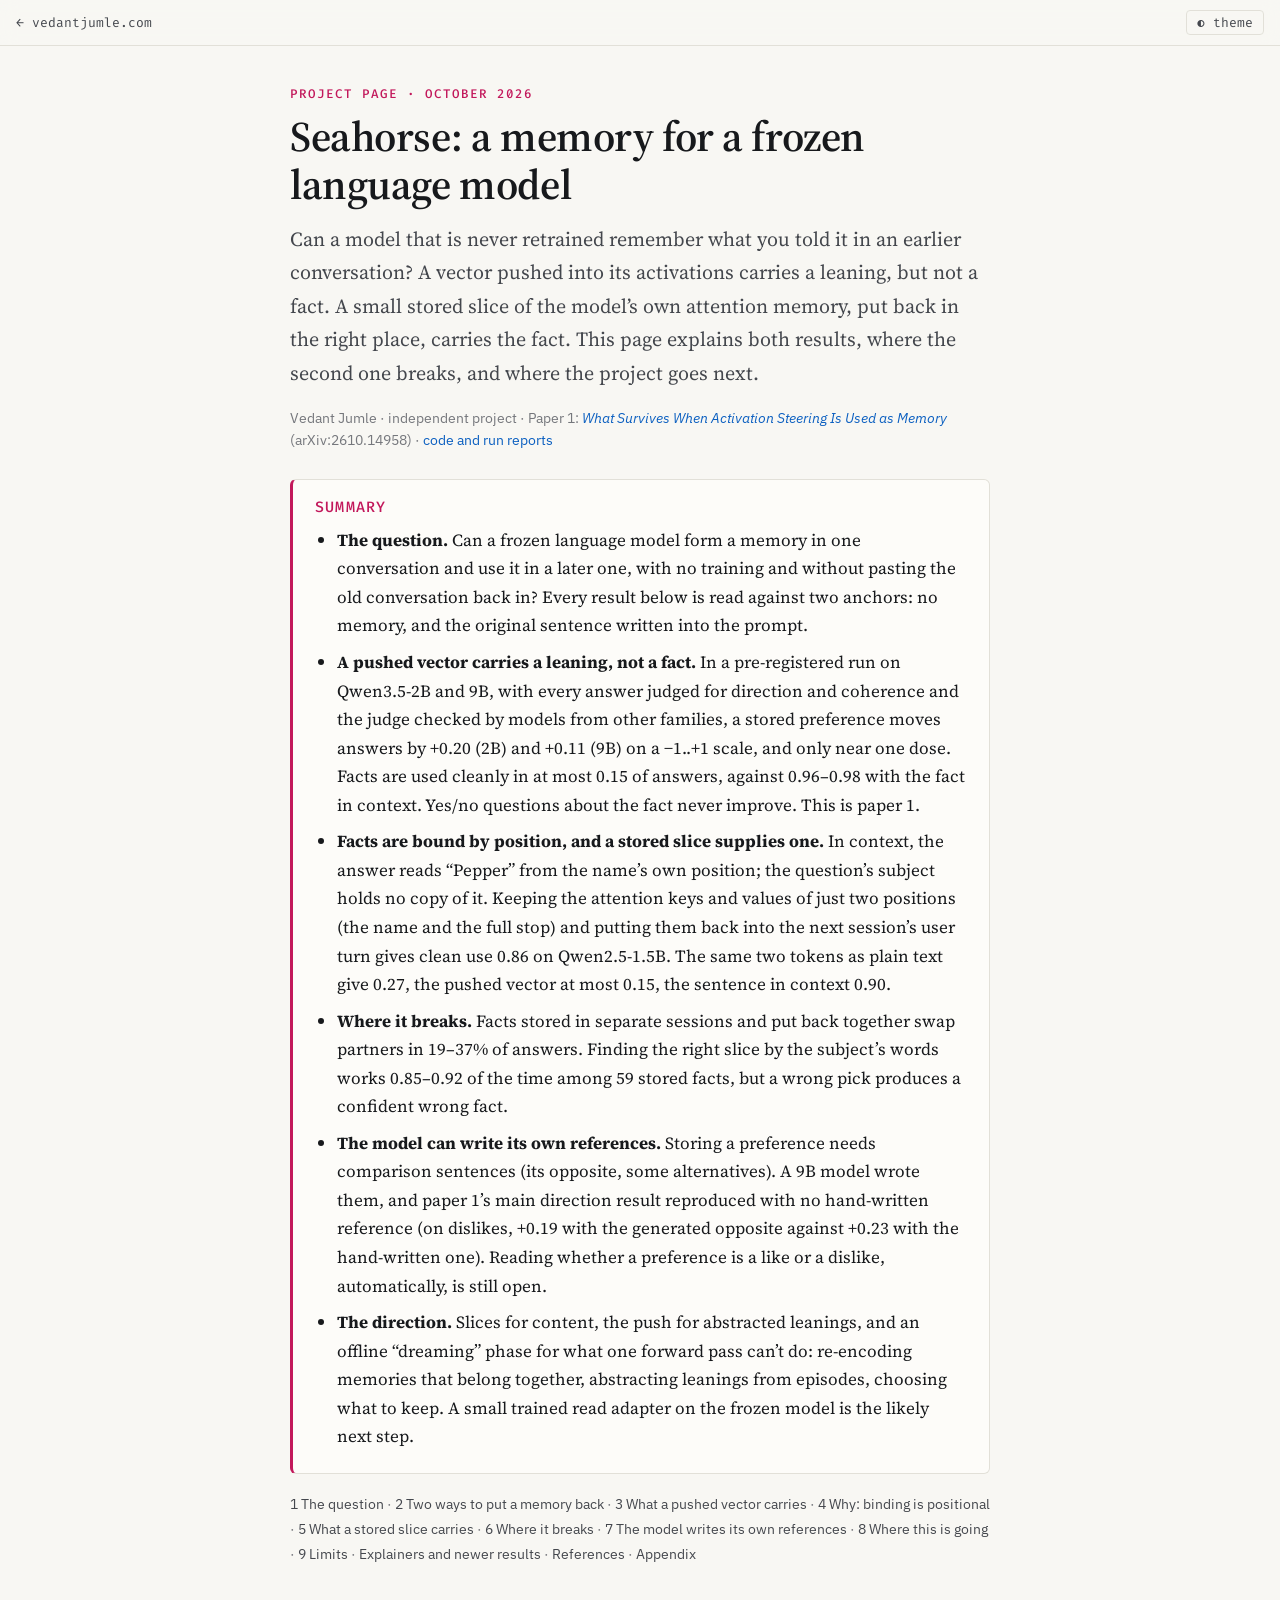
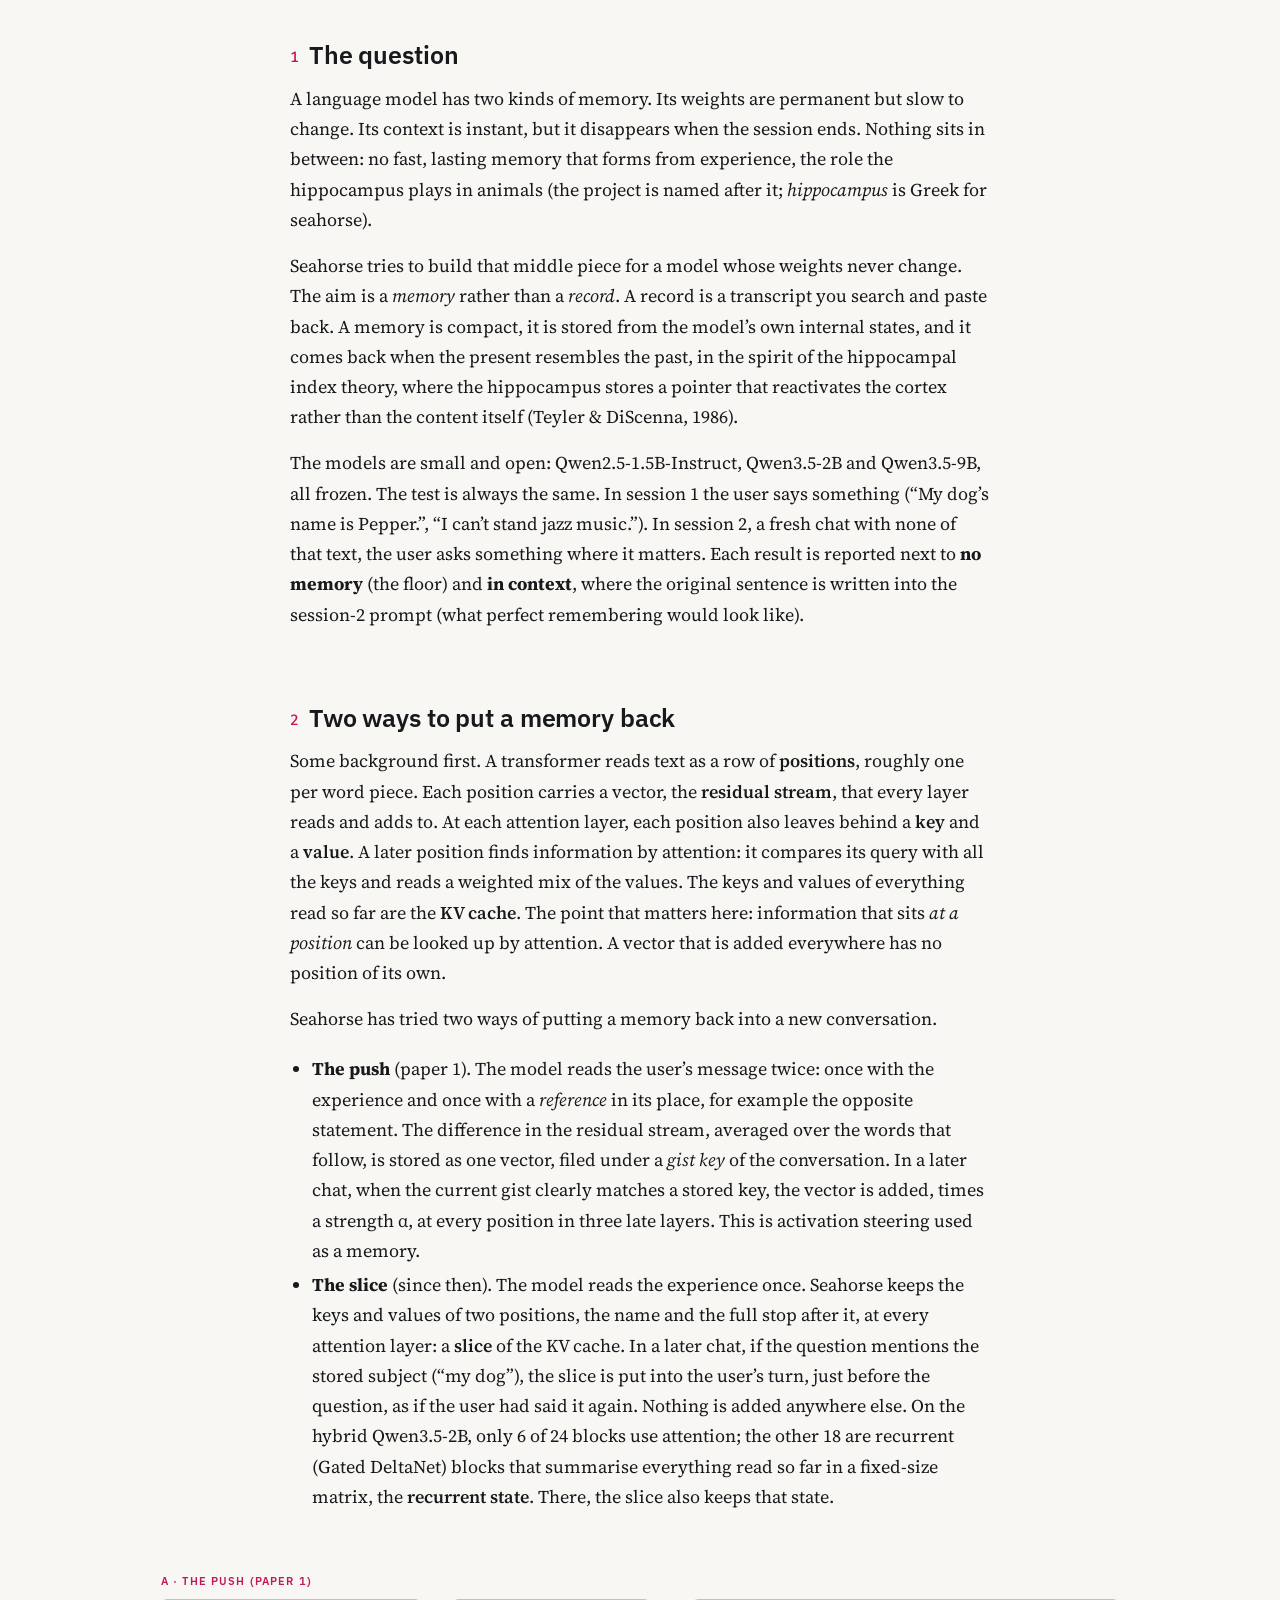
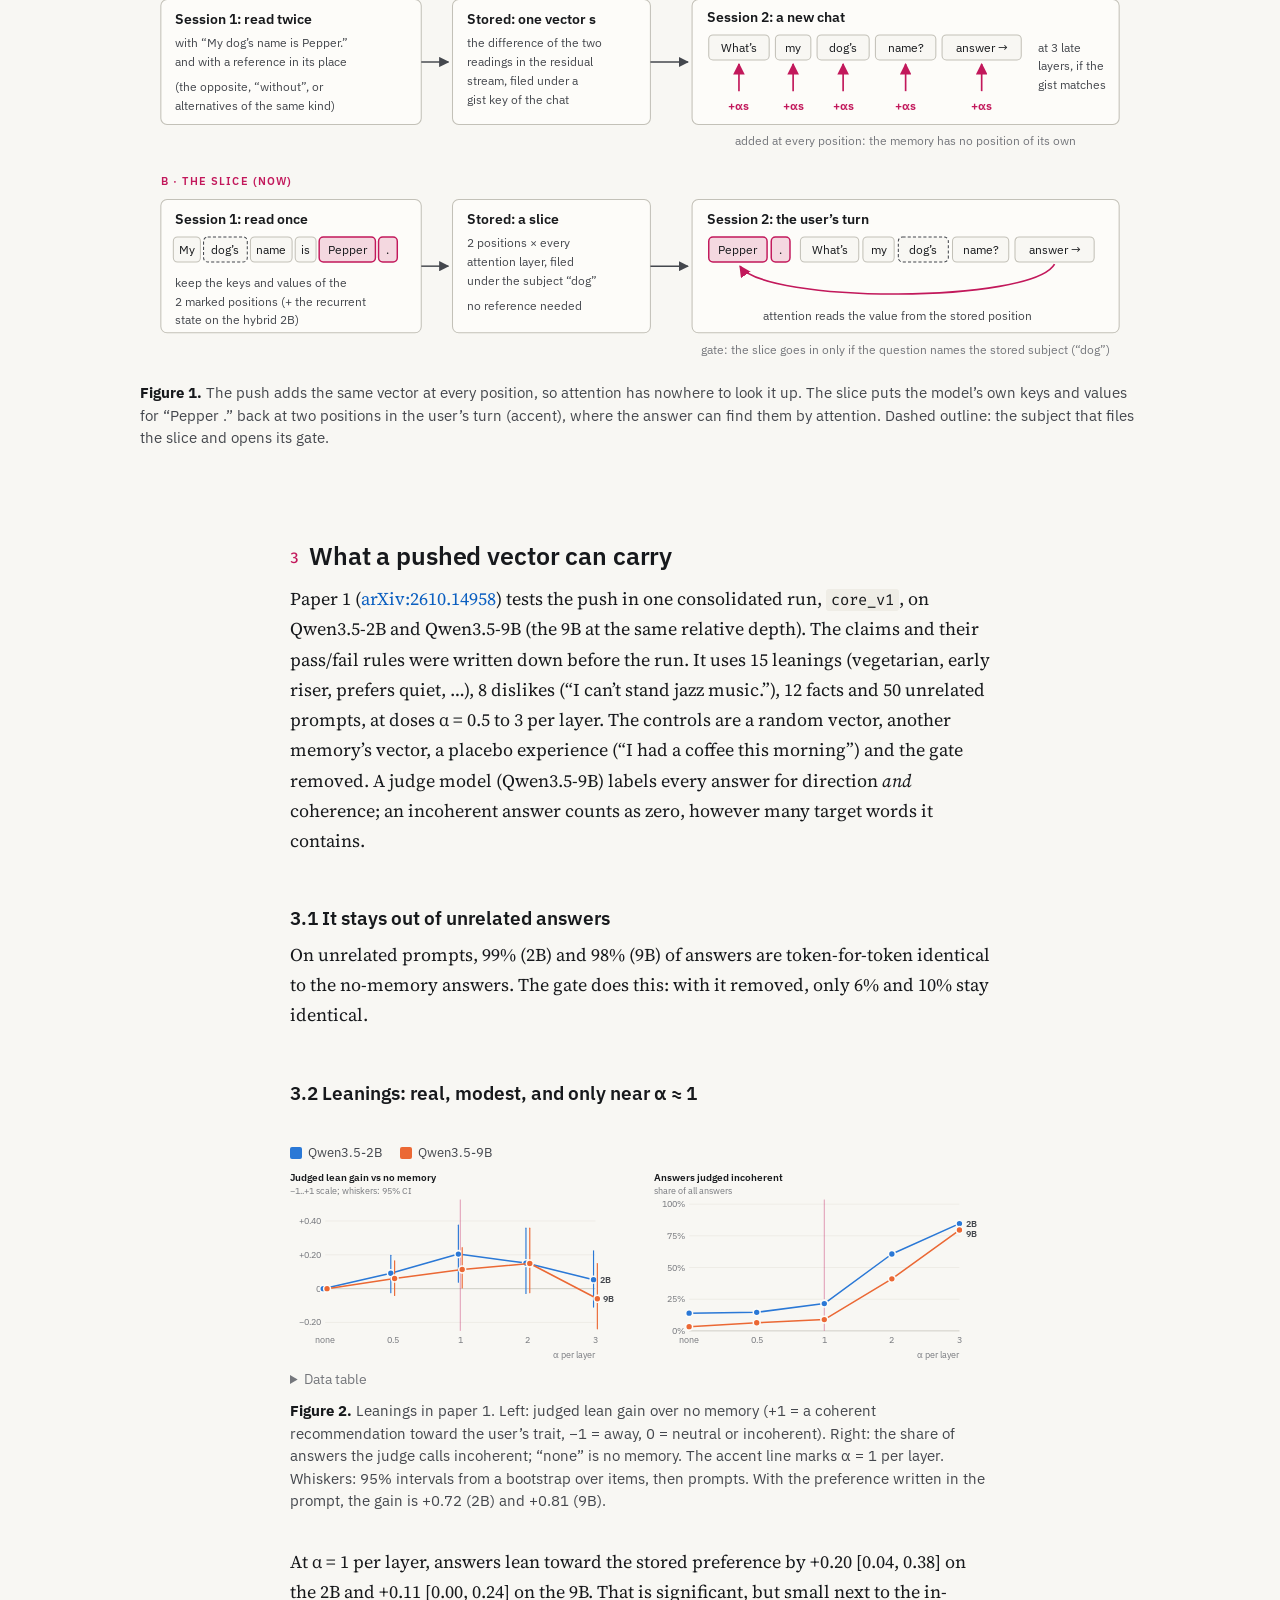
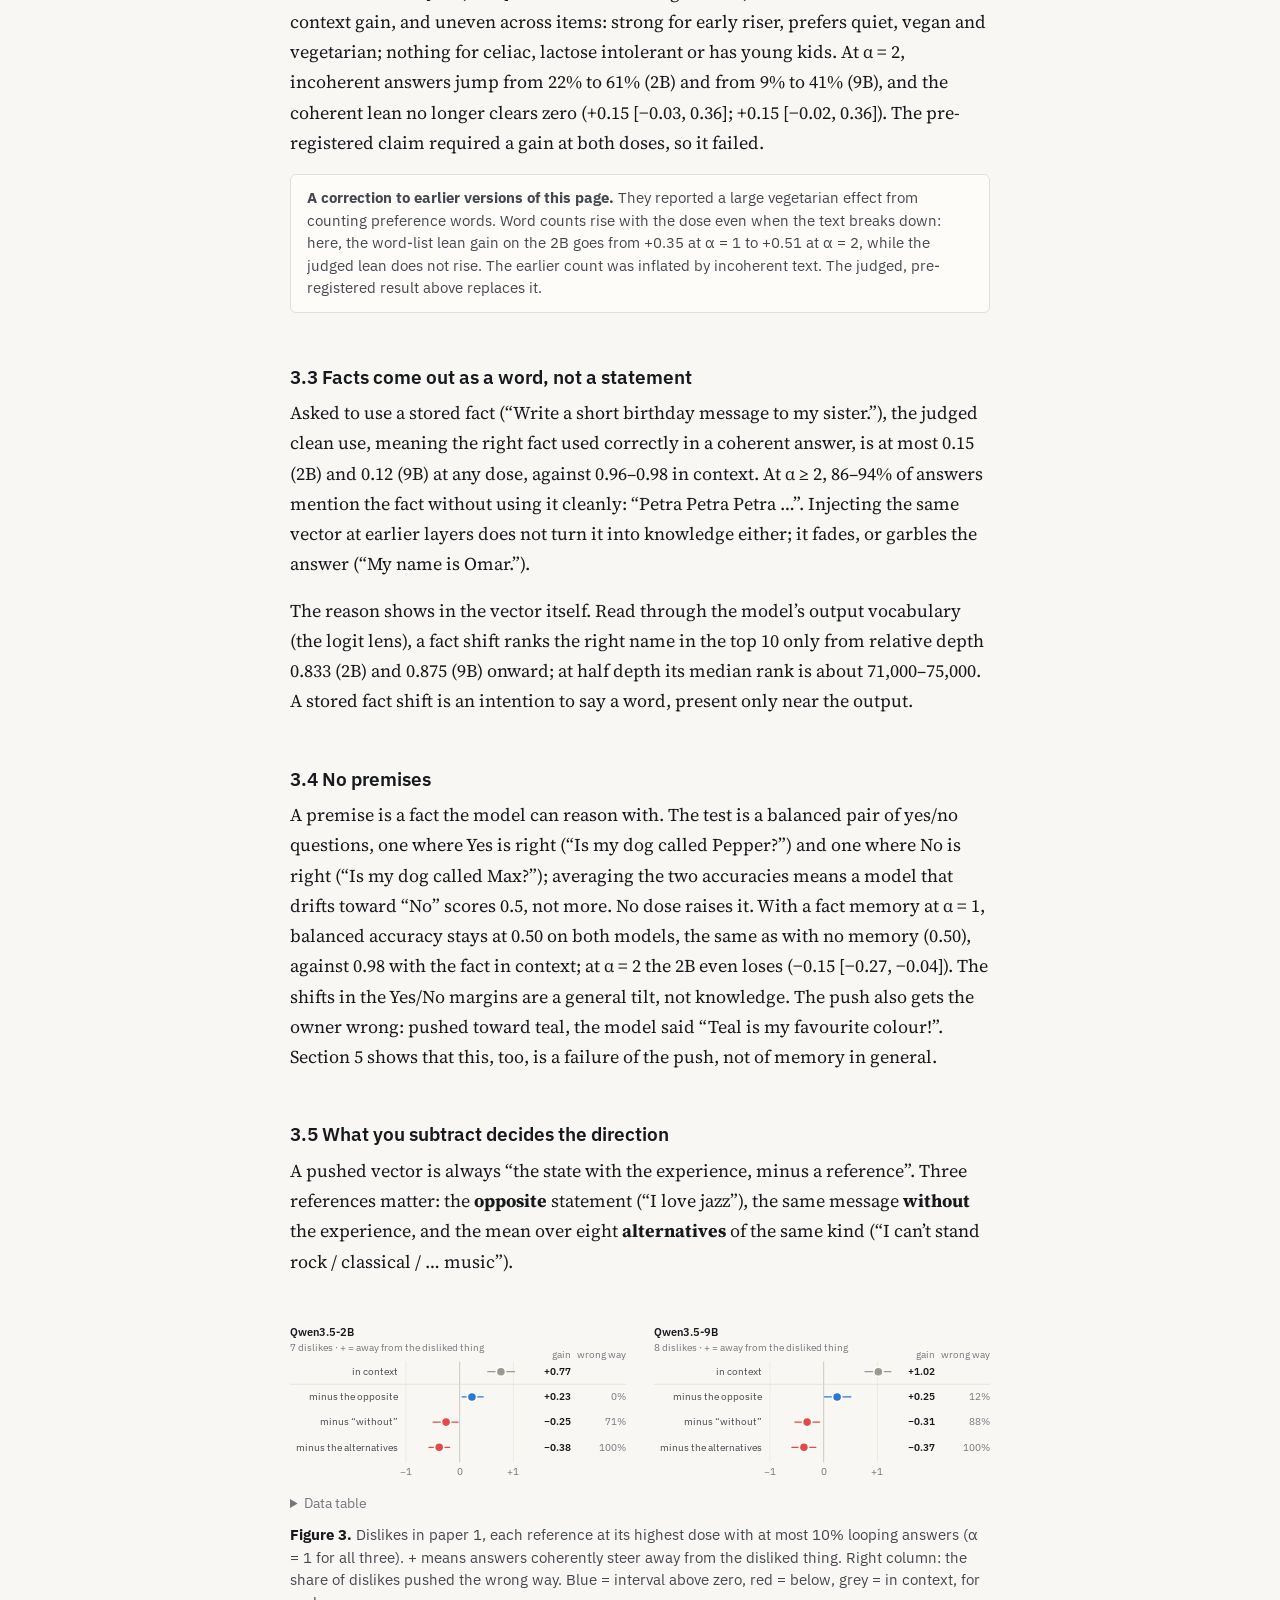
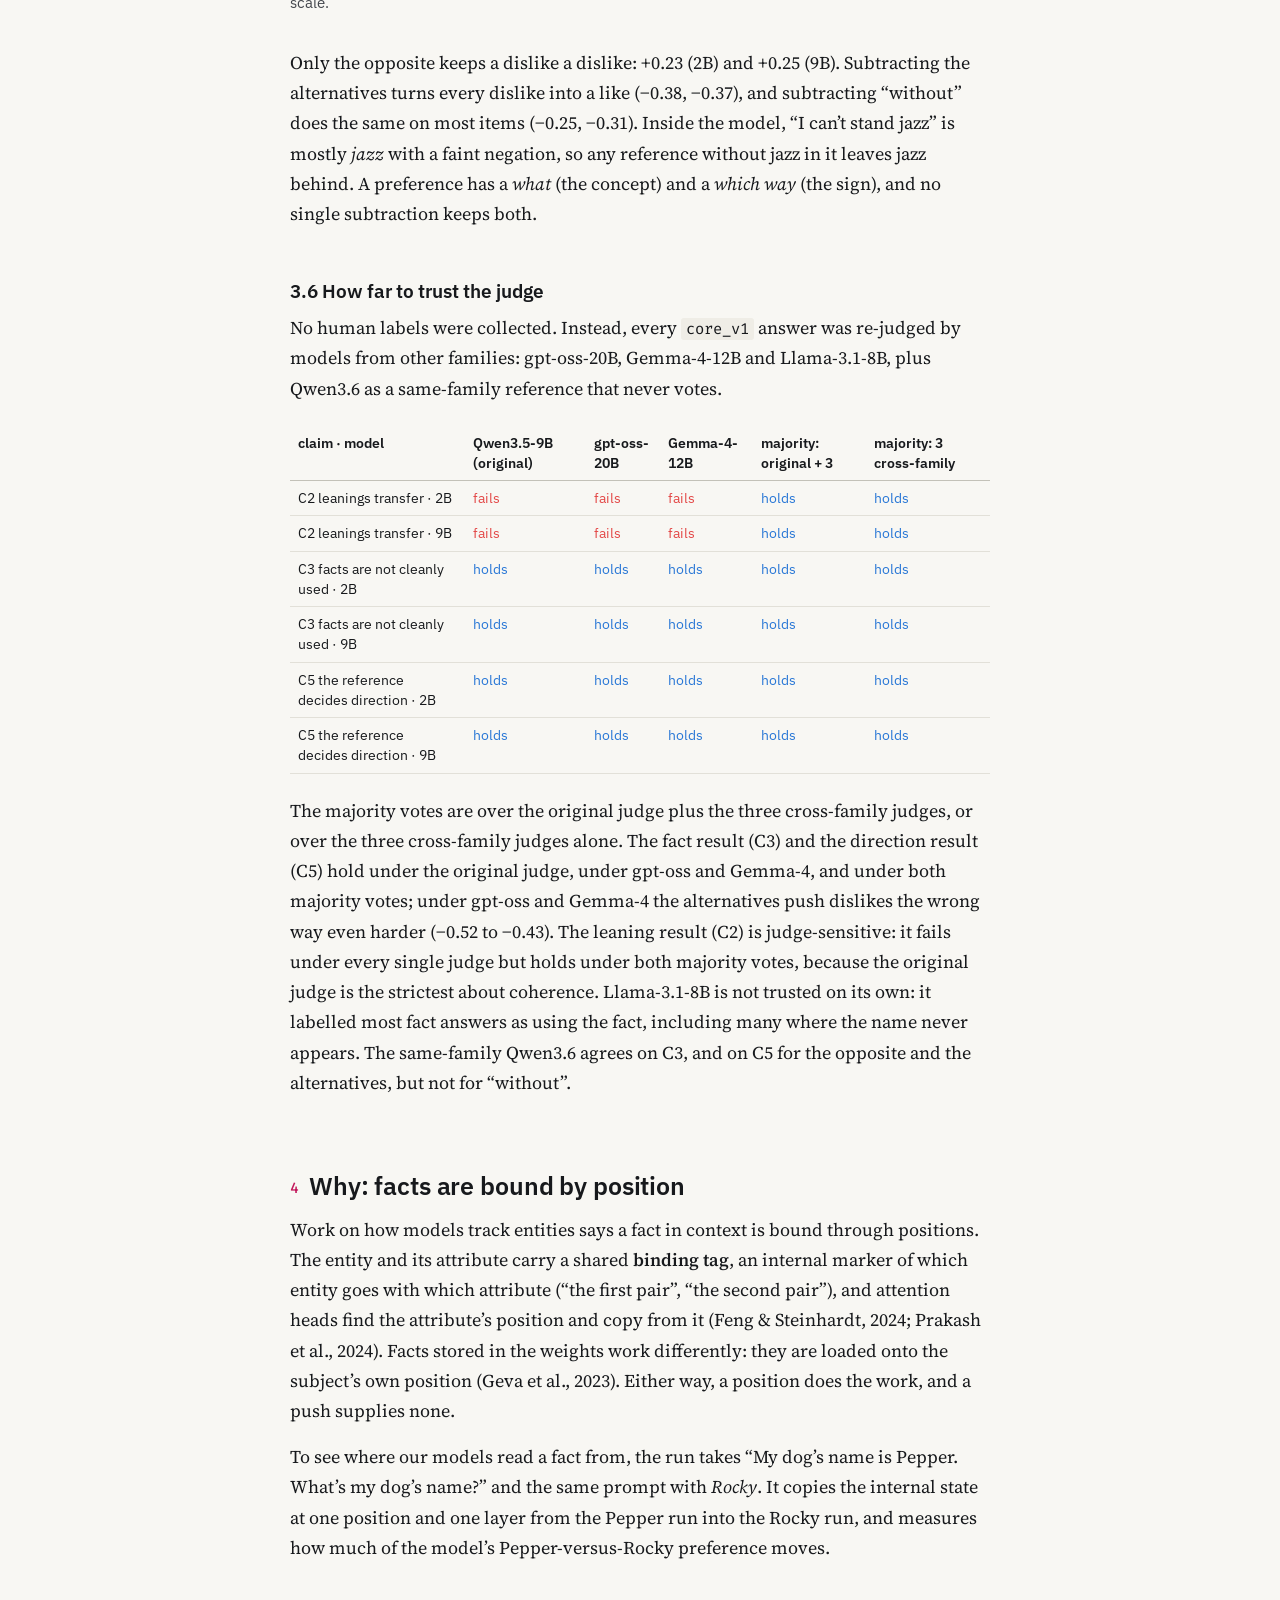
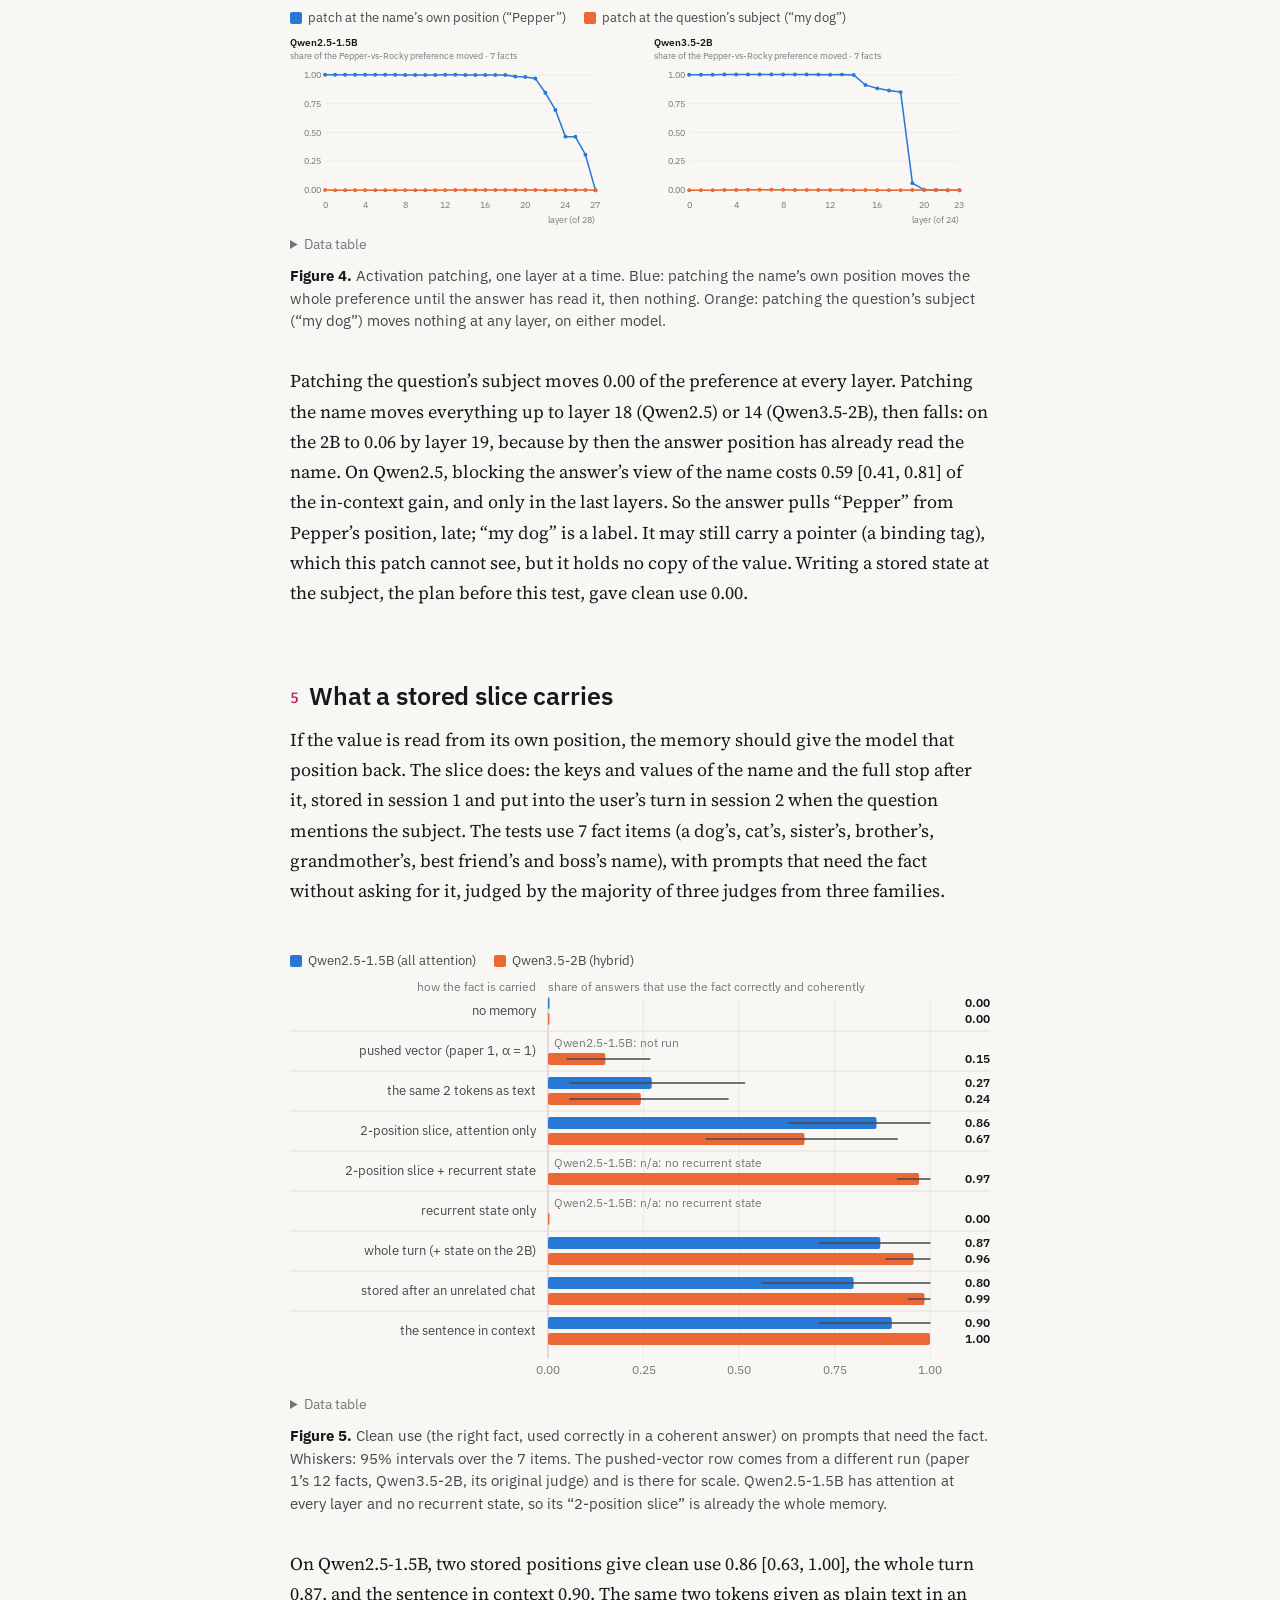
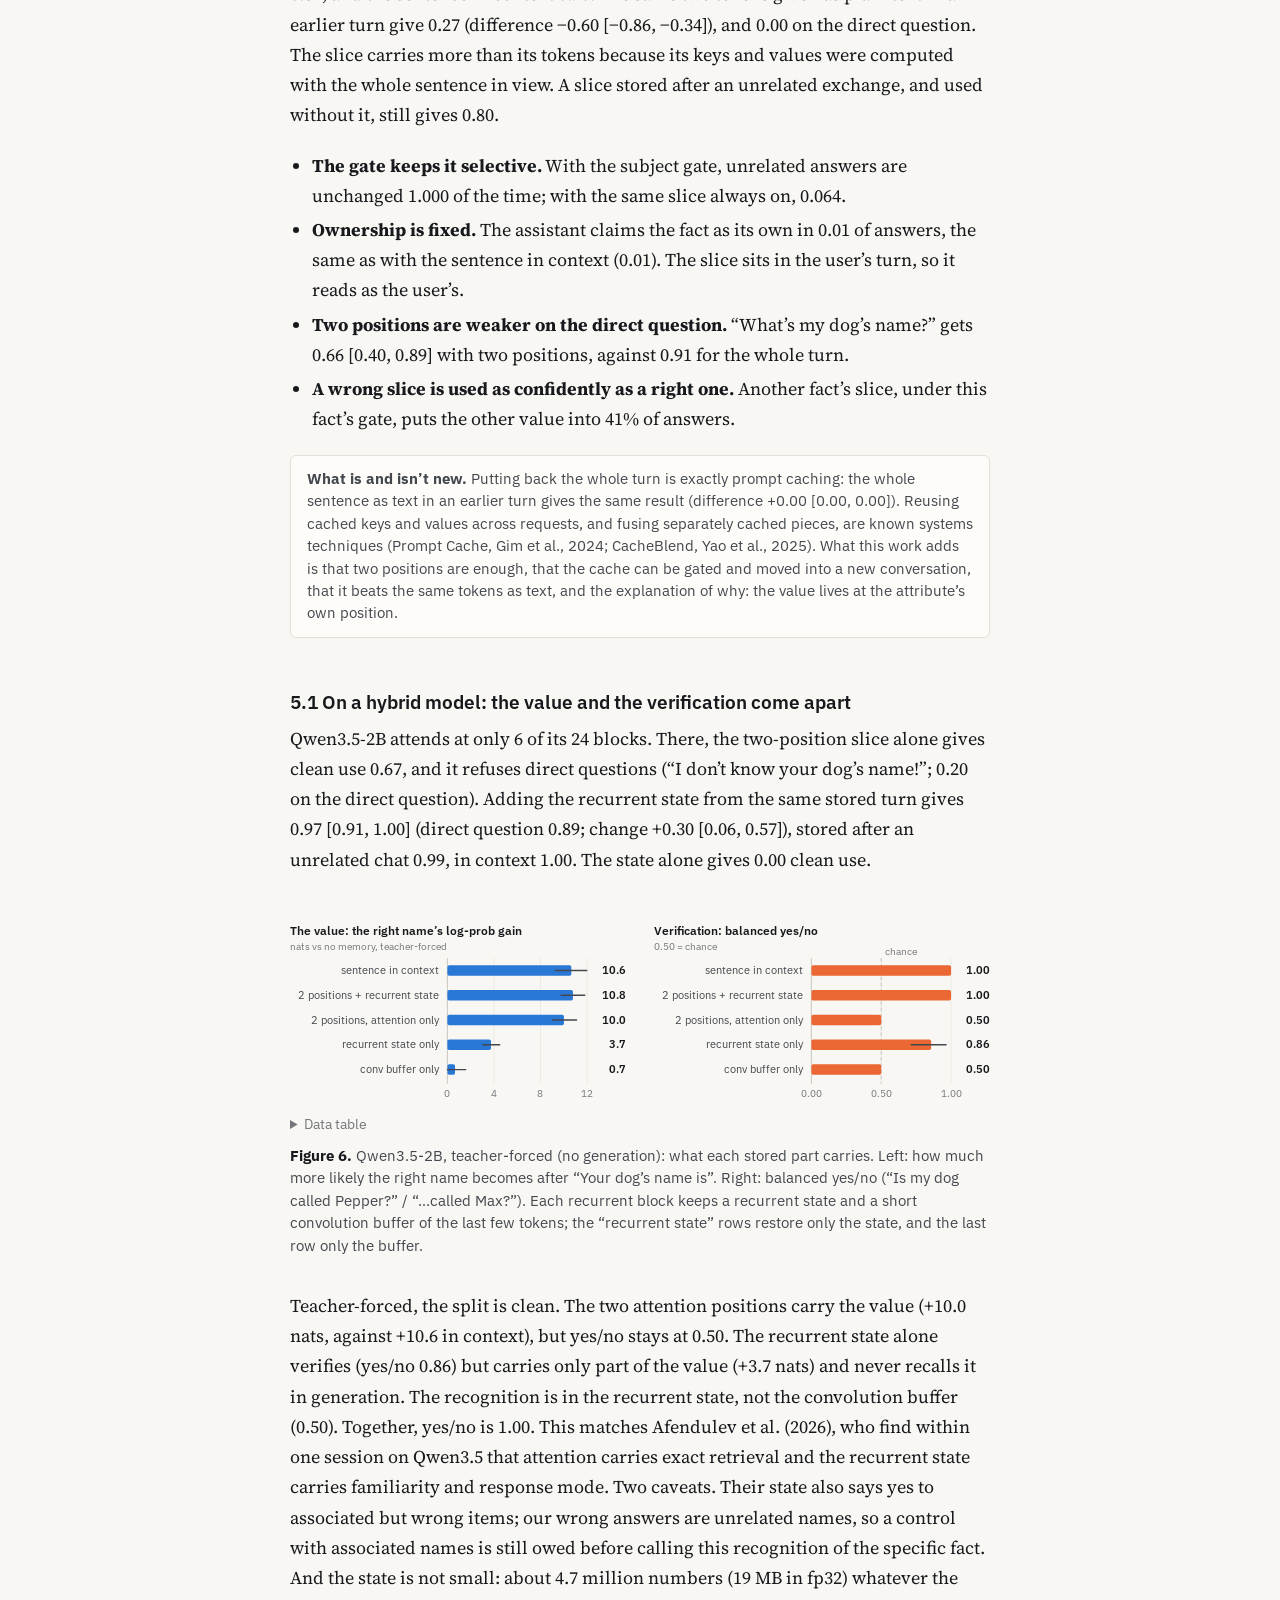
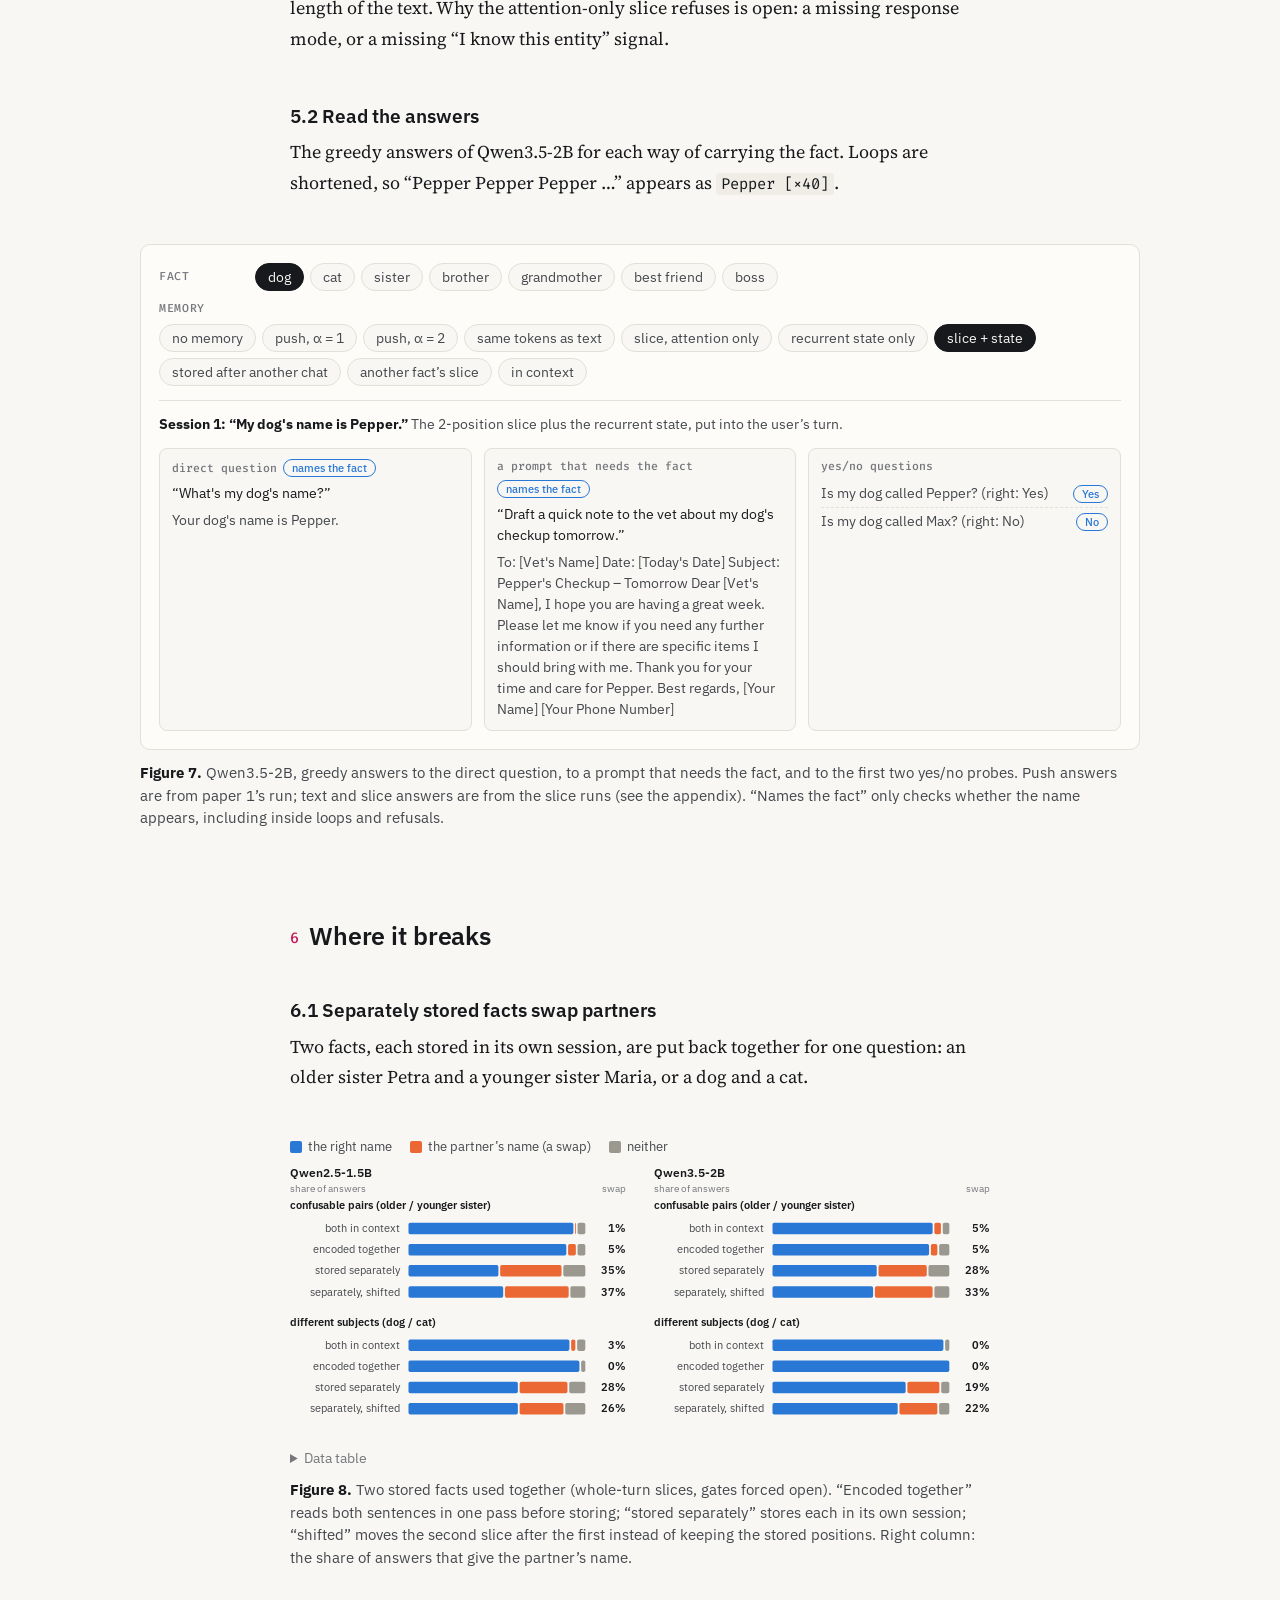
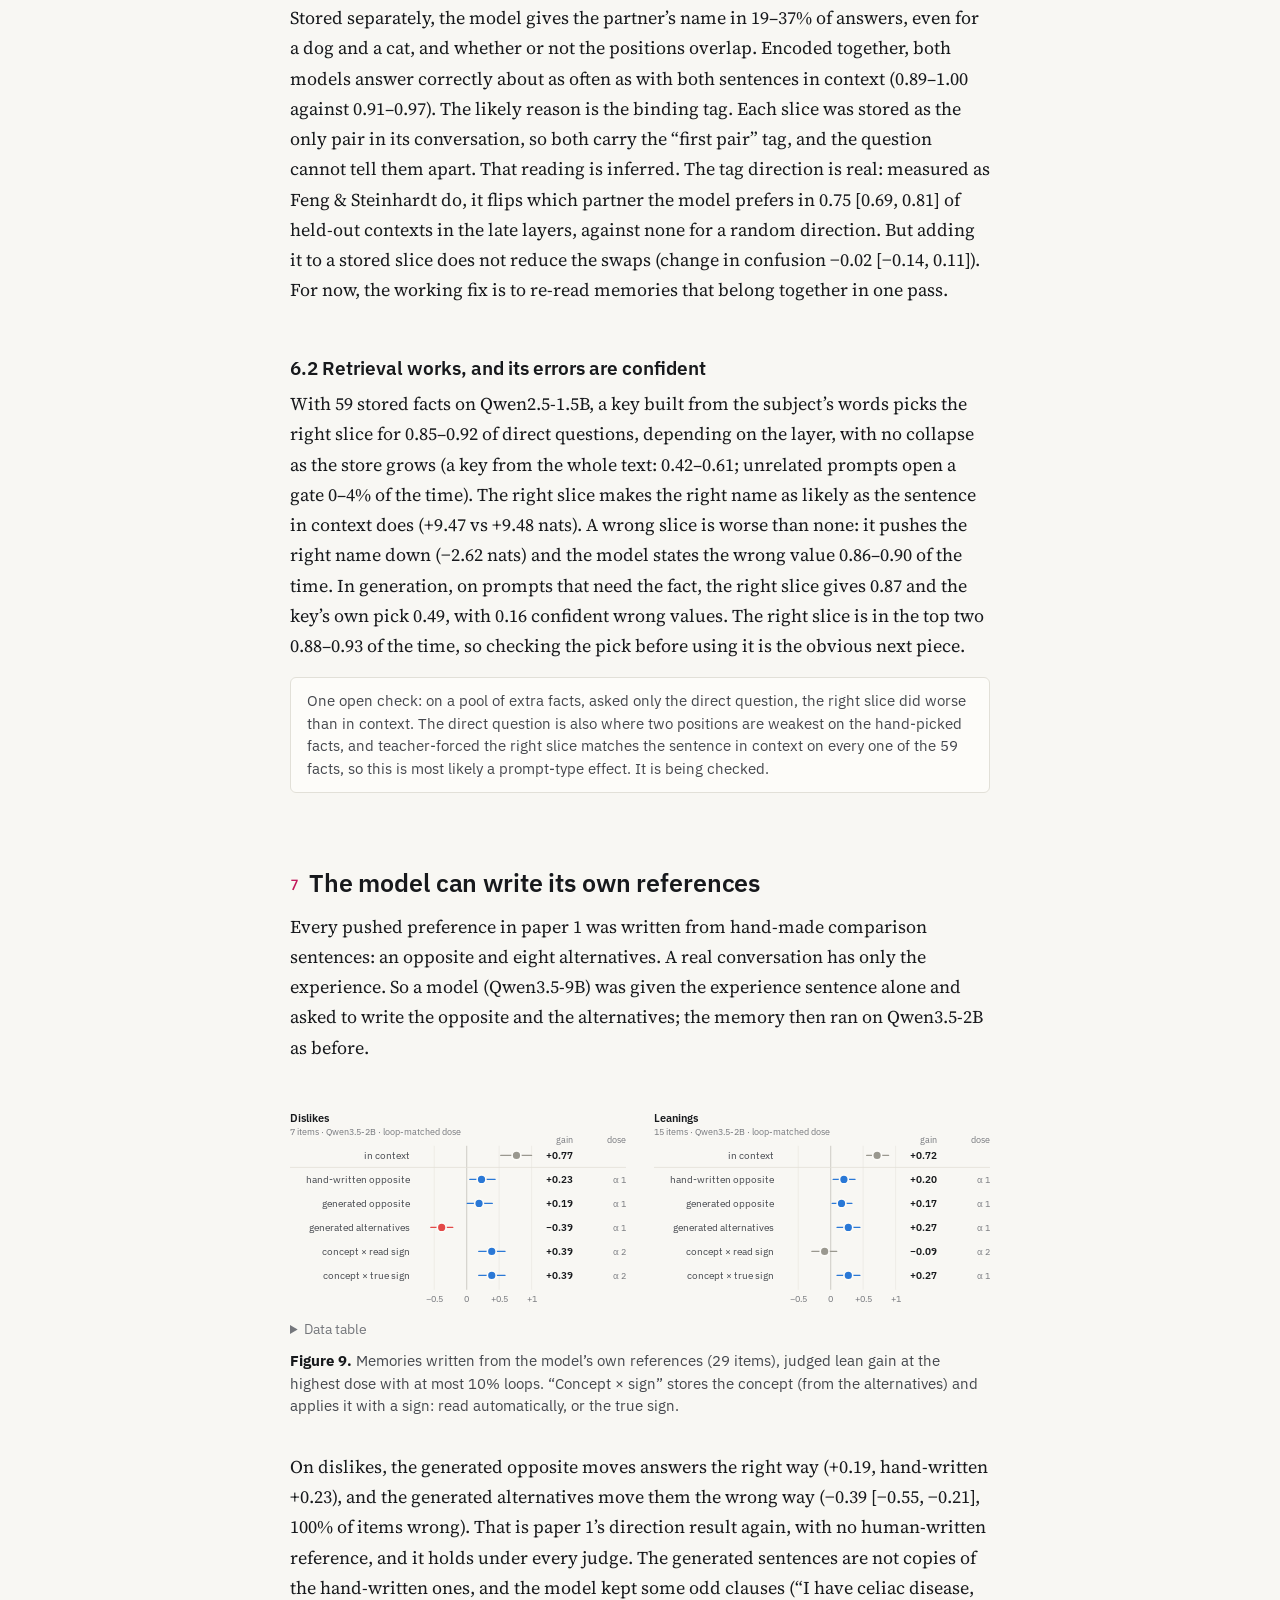
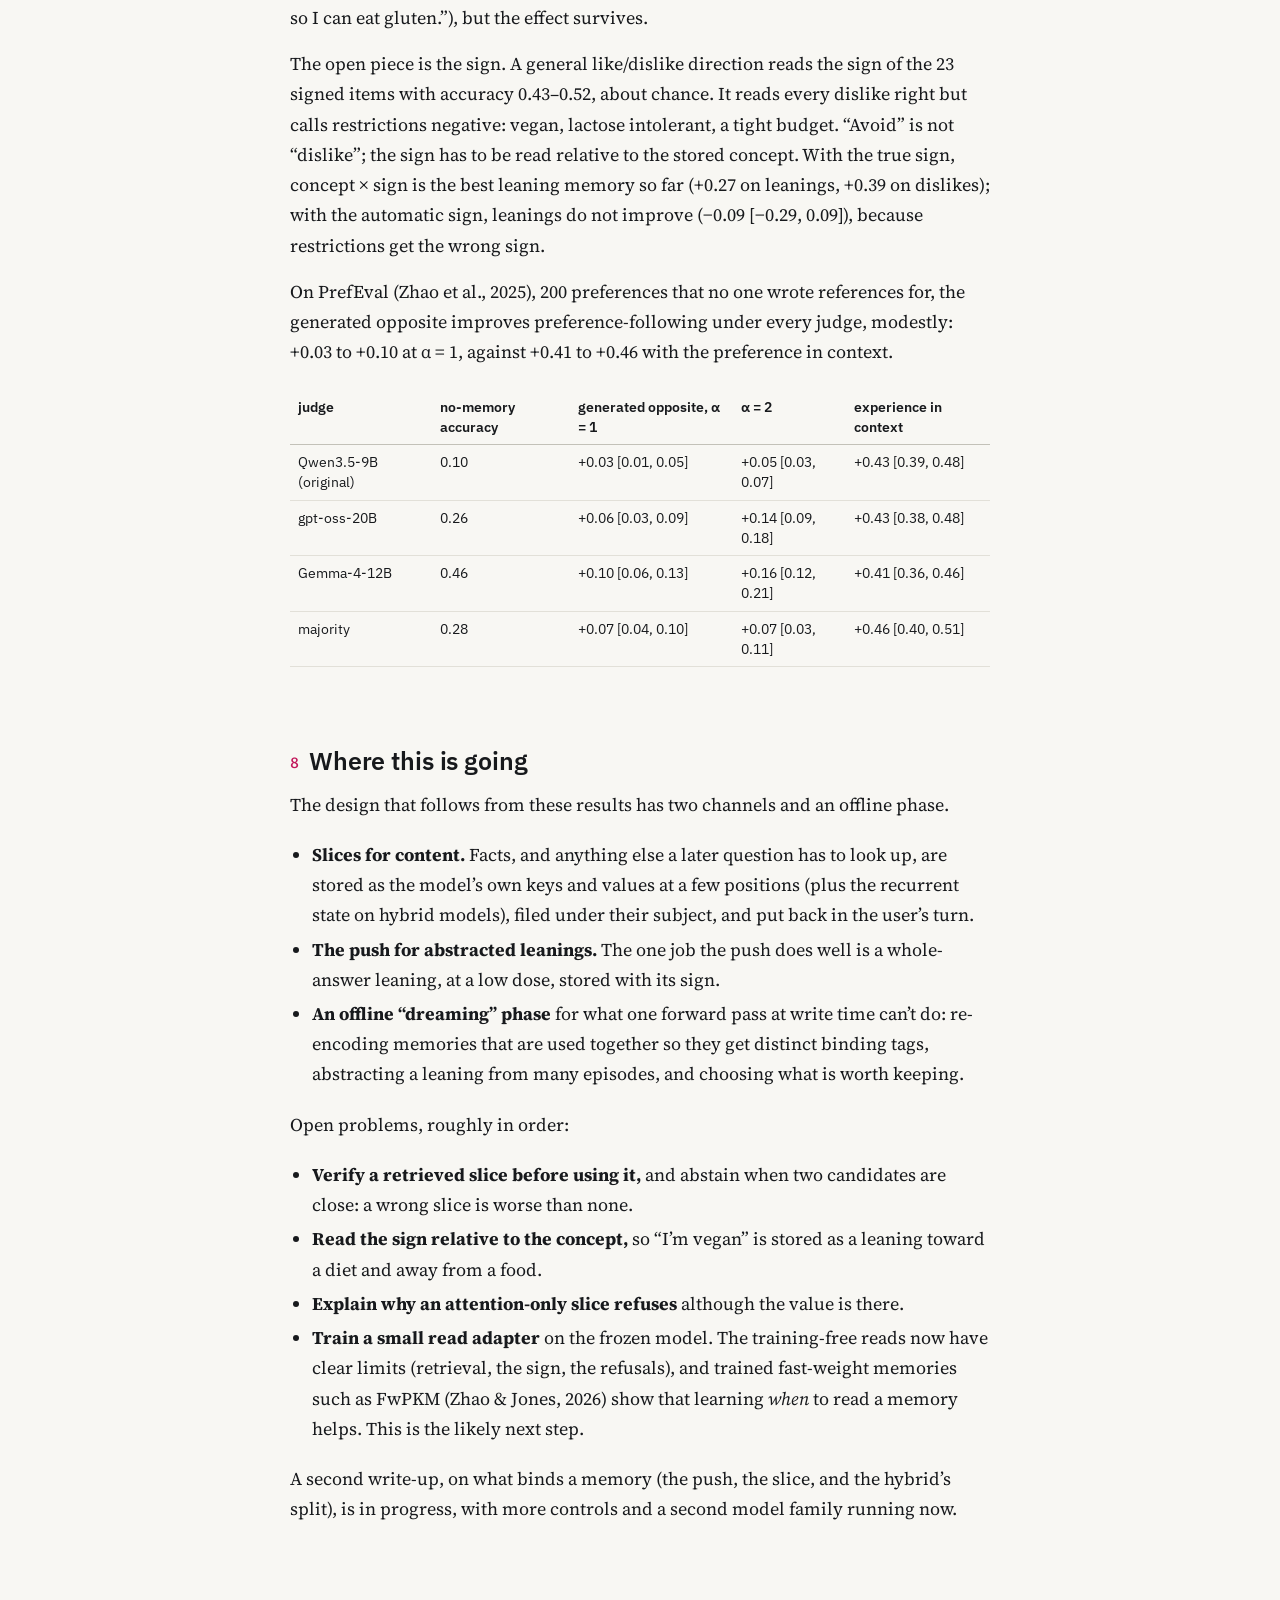
==== commit de257f90: "Seahorse: add three explainer pages and link them New pages, generated by the Seahorse repo's tools/" ====
--- a/seahorse/index.html
+++ b/seahorse/index.html
@@ -241,7 +241,7 @@
 <li><b>The direction.</b> Slices for content, the push for abstracted leanings, and an offline “dreaming” phase for what one forward pass can’t do: re-encoding memories that belong together, abstracting leanings from episodes, choosing what to keep. A small trained read adapter on the frozen model is the likely next step.</li>
 </ul>
 </section>
-<p class="toc"><a href="#question">1 The question</a> · <a href="#two-ways">2 Two ways to put a memory back</a> · <a href="#push">3 What a pushed vector carries</a> · <a href="#position">4 Why: binding is positional</a> · <a href="#slice">5 What a stored slice carries</a> · <a href="#breaks">6 Where it breaks</a> · <a href="#refs-self">7 The model writes its own references</a> · <a href="#next">8 Where this is going</a> · <a href="#limits">9 Limits</a> · <a href="#refs">References</a> · <a href="#appendix">Appendix</a></p>
+<p class="toc"><a href="#question">1 The question</a> · <a href="#two-ways">2 Two ways to put a memory back</a> · <a href="#push">3 What a pushed vector carries</a> · <a href="#position">4 Why: binding is positional</a> · <a href="#slice">5 What a stored slice carries</a> · <a href="#breaks">6 Where it breaks</a> · <a href="#refs-self">7 The model writes its own references</a> · <a href="#next">8 Where this is going</a> · <a href="#limits">9 Limits</a> · <a href="#explainers">Explainers and newer results</a> · <a href="#refs">References</a> · <a href="#appendix">Appendix</a></p>
 
 <h2 id="question"><span class="n">1</span>The question</h2>
 <p>A language model has two kinds of memory. Its weights are permanent but slow to change. Its context is instant, but it disappears when the session ends. Nothing sits in between: no fast, lasting memory that forms from experience, the role the hippocampus plays in animals (the project is named after it; <em>hippocampus</em> is Greek for seahorse).</p>
@@ -461,6 +461,14 @@
 <li><b>The recurrent state is large</b> (19 MB per memory on the 2B), so on hybrid models the slice is compact only for long episodes.</li>
 <li><b>The mechanism is cache reuse.</b> The contribution is which part of the cache carries a fact, how little is needed, and why combining separately stored pieces fails, not the act of reusing a cache.</li>
 <li><b>Some readings are inferred.</b> The binding-tag explanation of the swaps, and the reading of the state’s yes/no as recognition, still lack their decisive controls.</li>
+</ul>
+
+<h2 id="explainers"><span class="n">·</span>Explainers and newer results</h2>
+<p>Three companion pages: one explainer, and two results pages built from the run outputs like this one.</p>
+<ul>
+<li><a href="binding/">Binding across positions</a>: why one pooled vector cannot say which name goes with which pet, how attention reads a binding back by picking a slot, and why separately stored slices collide.</li>
+<li><a href="subject-position/">The subject-position test</a>: a stored two-position slice knows the name but often refuses to say it. Adding the subject’s stored position, and only that one, makes the model answer.</li>
+<li><a href="automatic-selection/">Automatic slice selection</a>: on LongMemEval, positions the model picks from its own dreamed questions beat random picks on all three models tested, but recover only a small part of what the whole stored turn gives.</li>
 </ul>
 
 <h2 id="refs"><span class="n">·</span>References</h2>
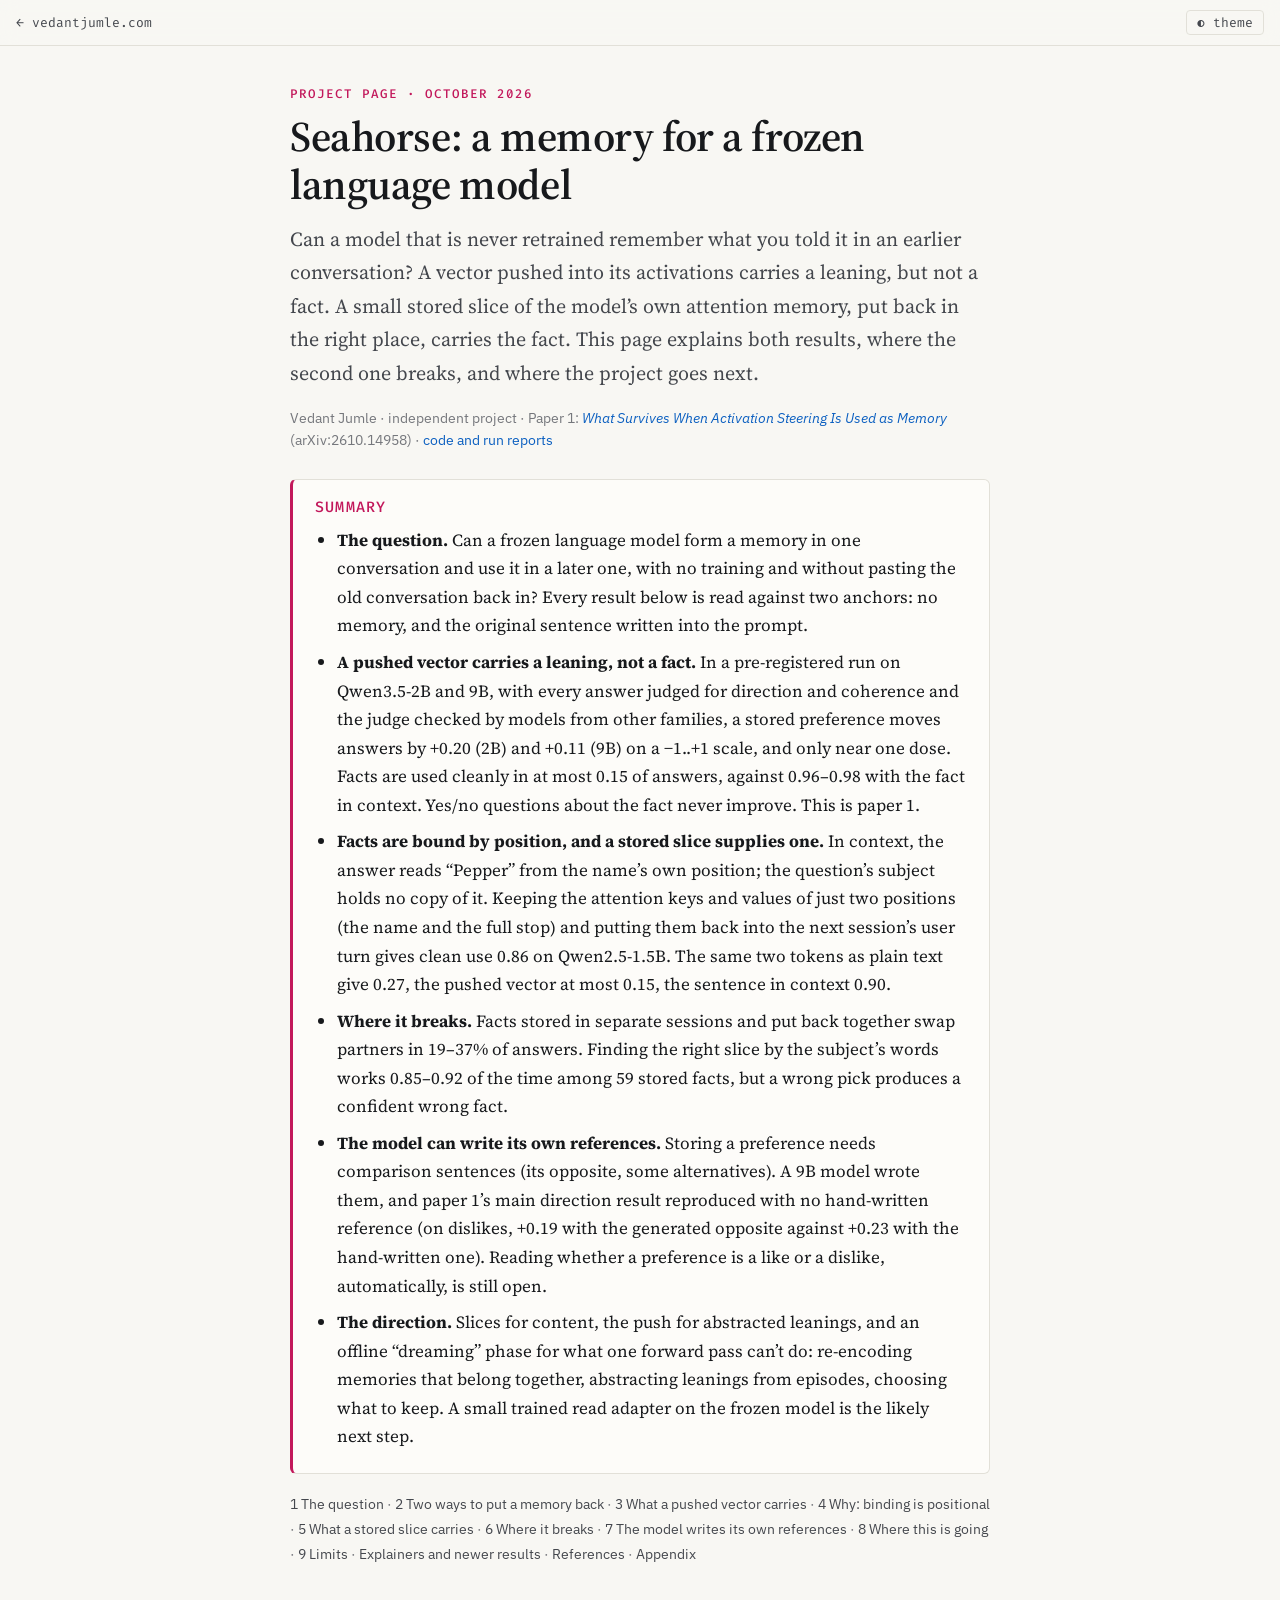
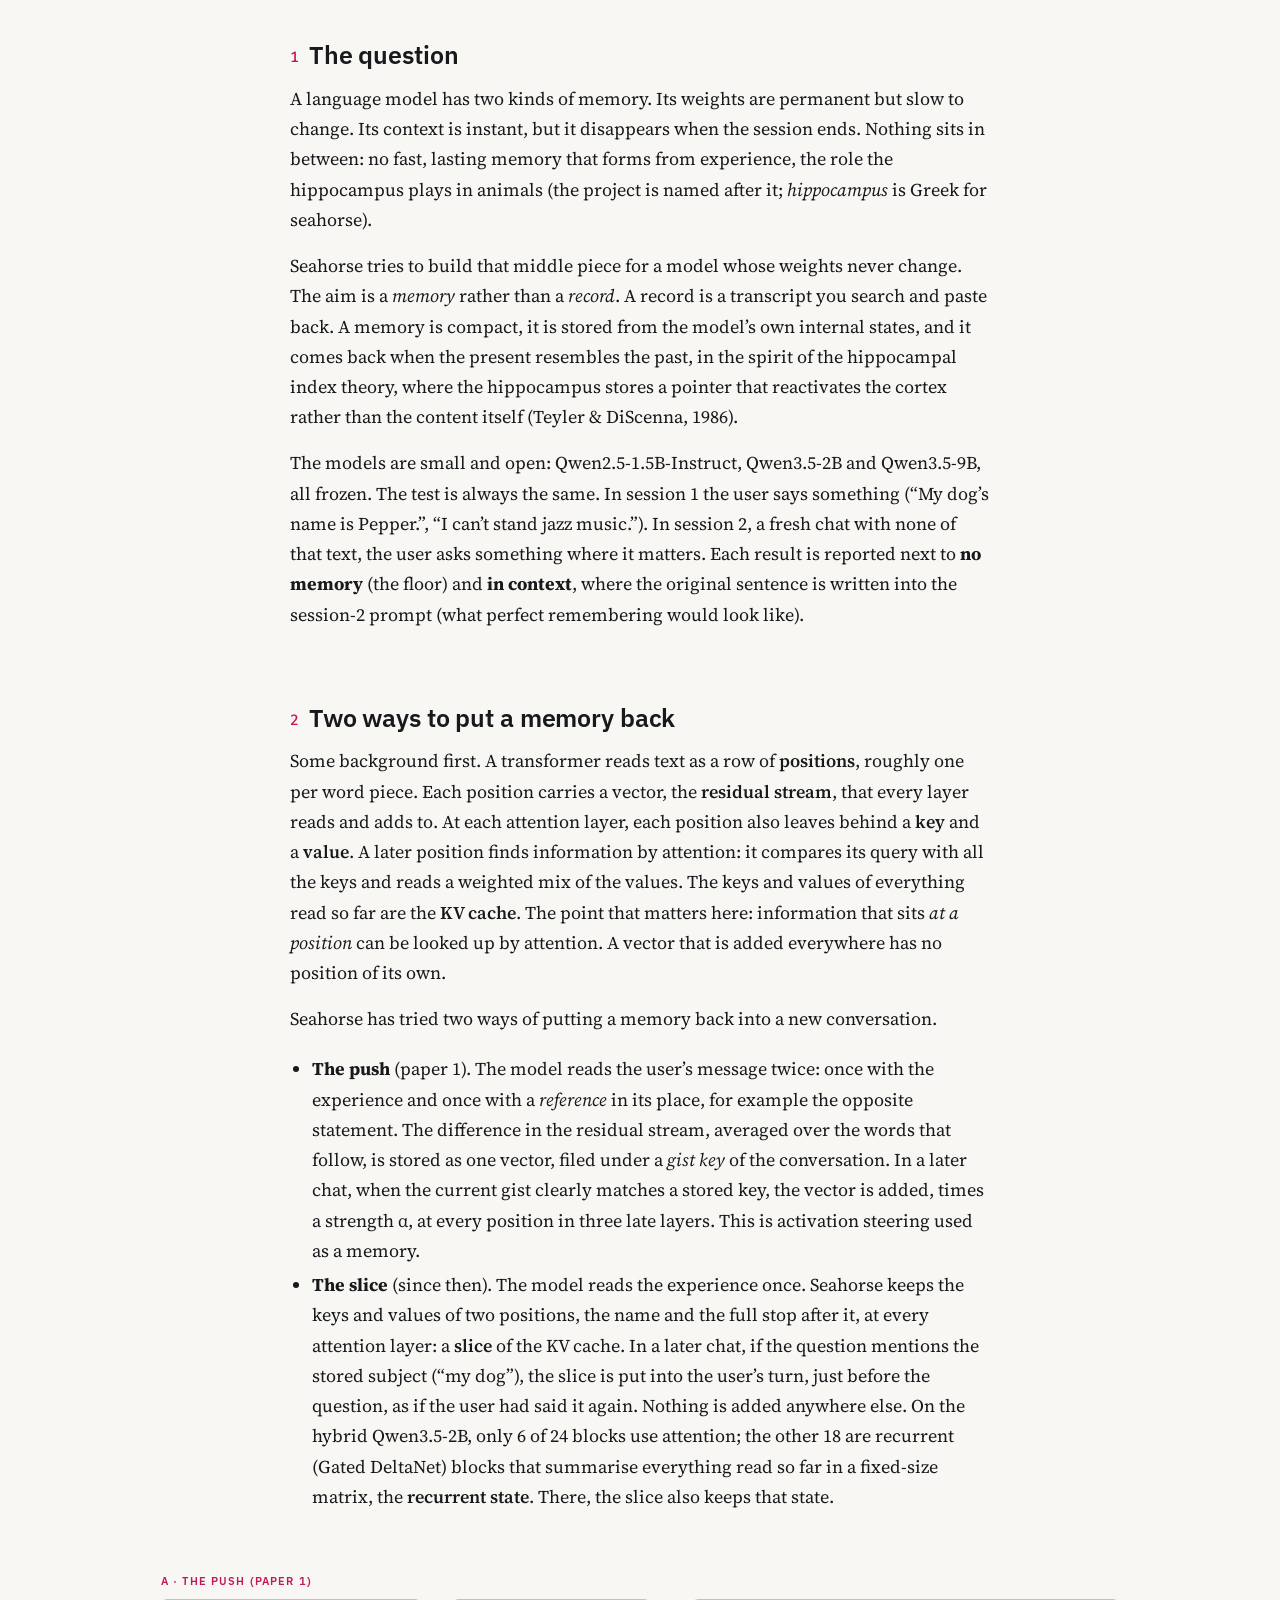
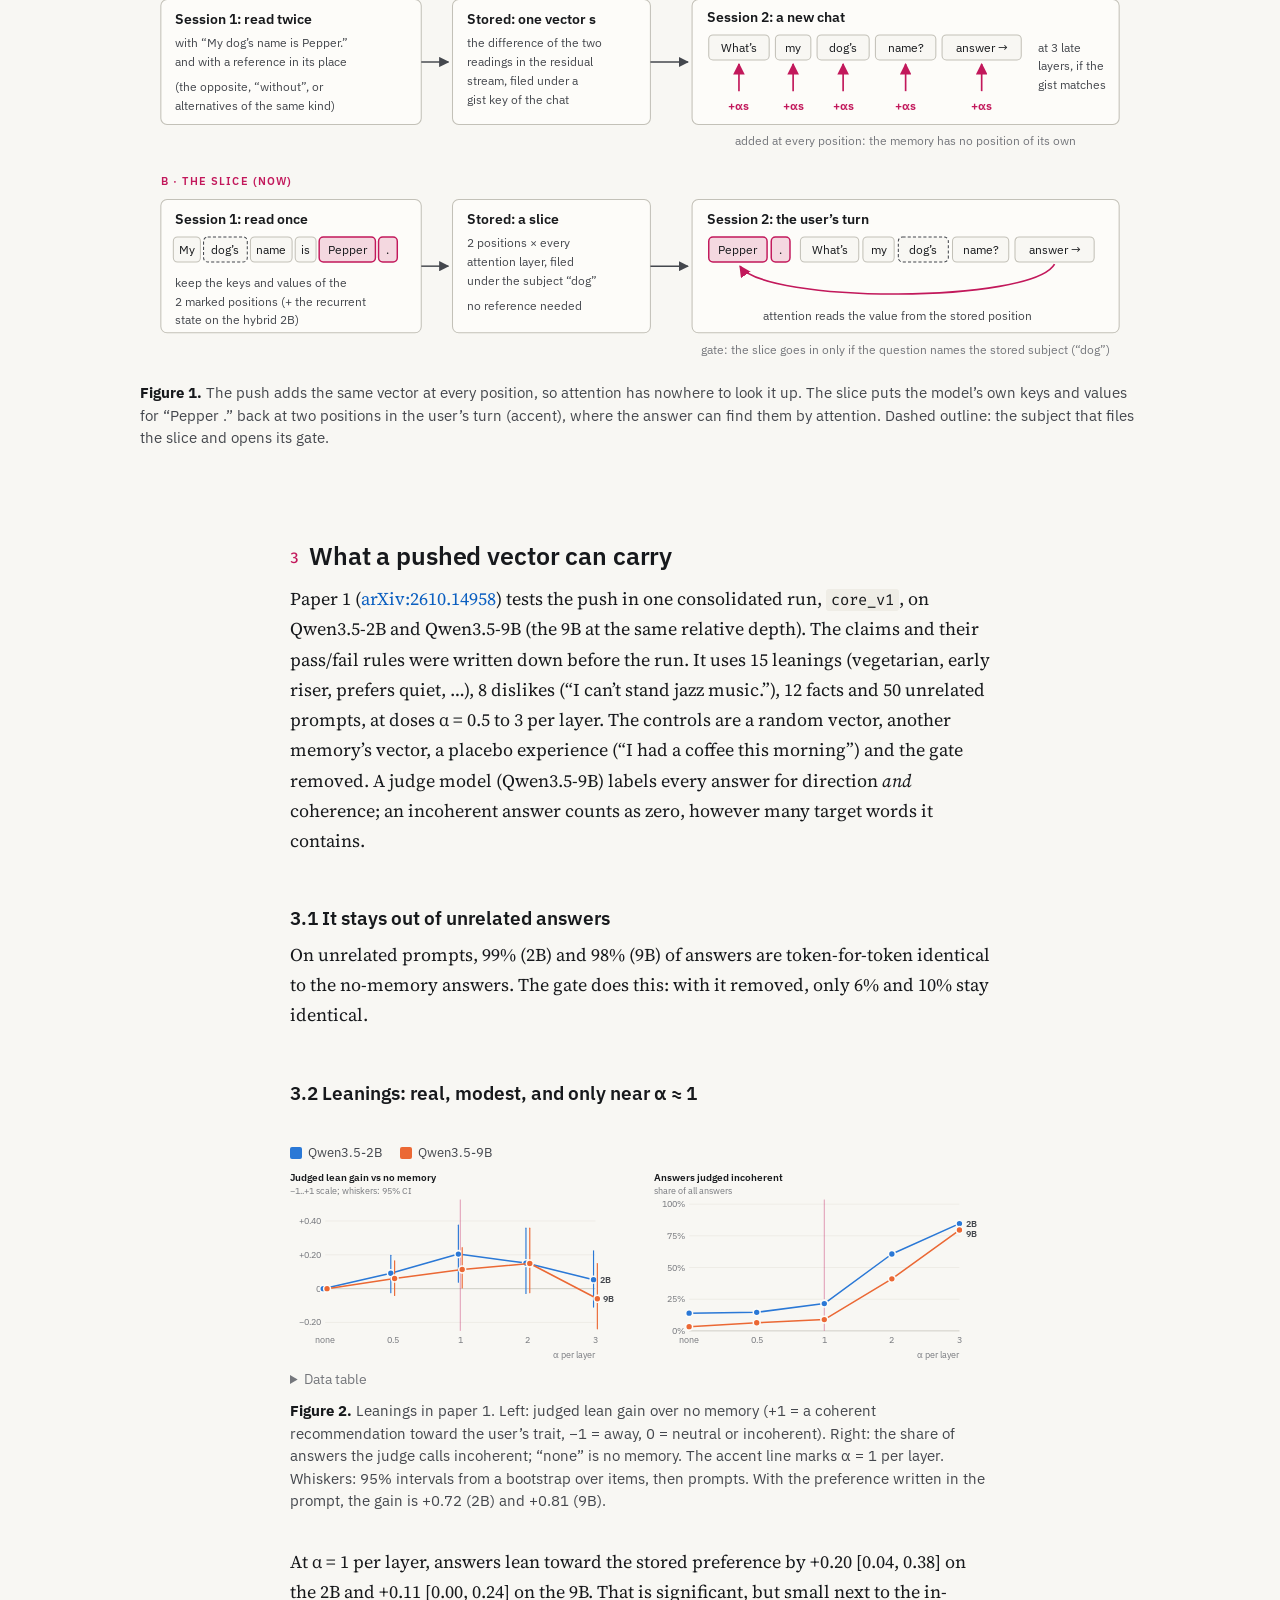
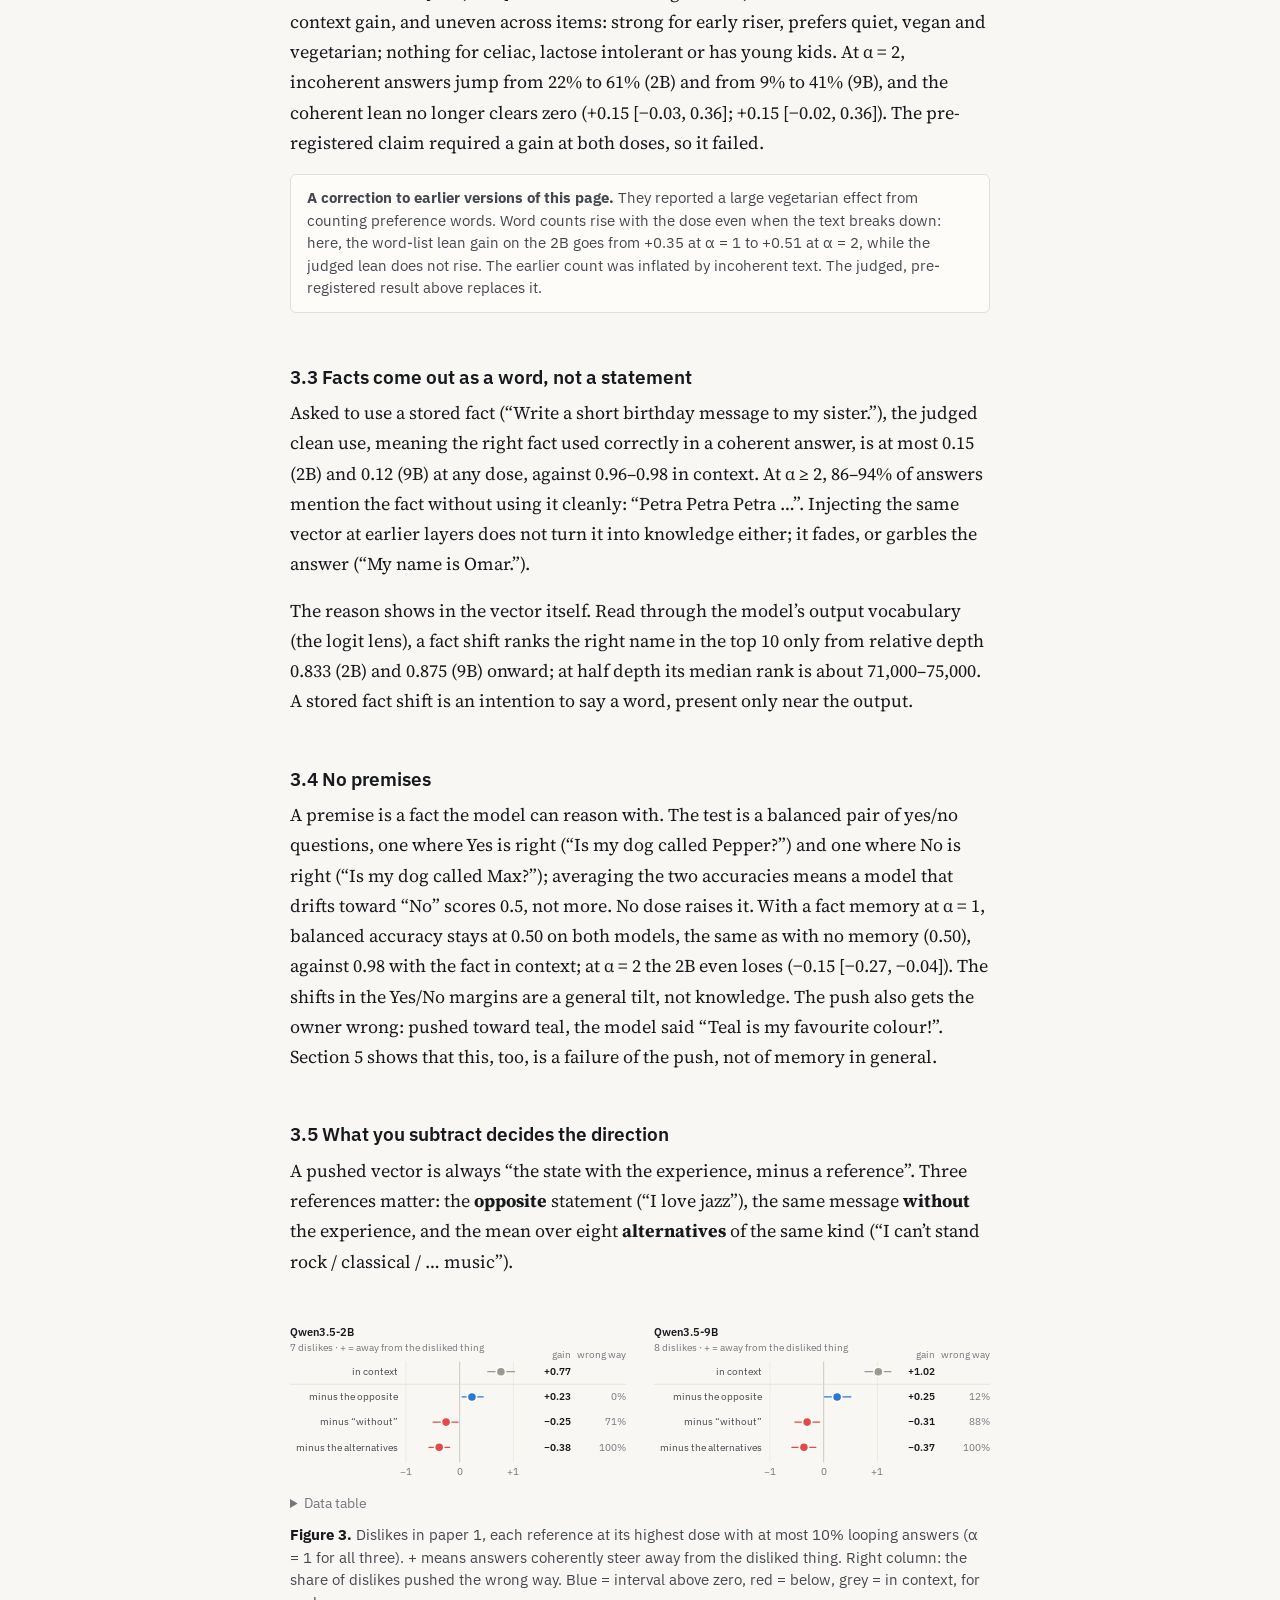
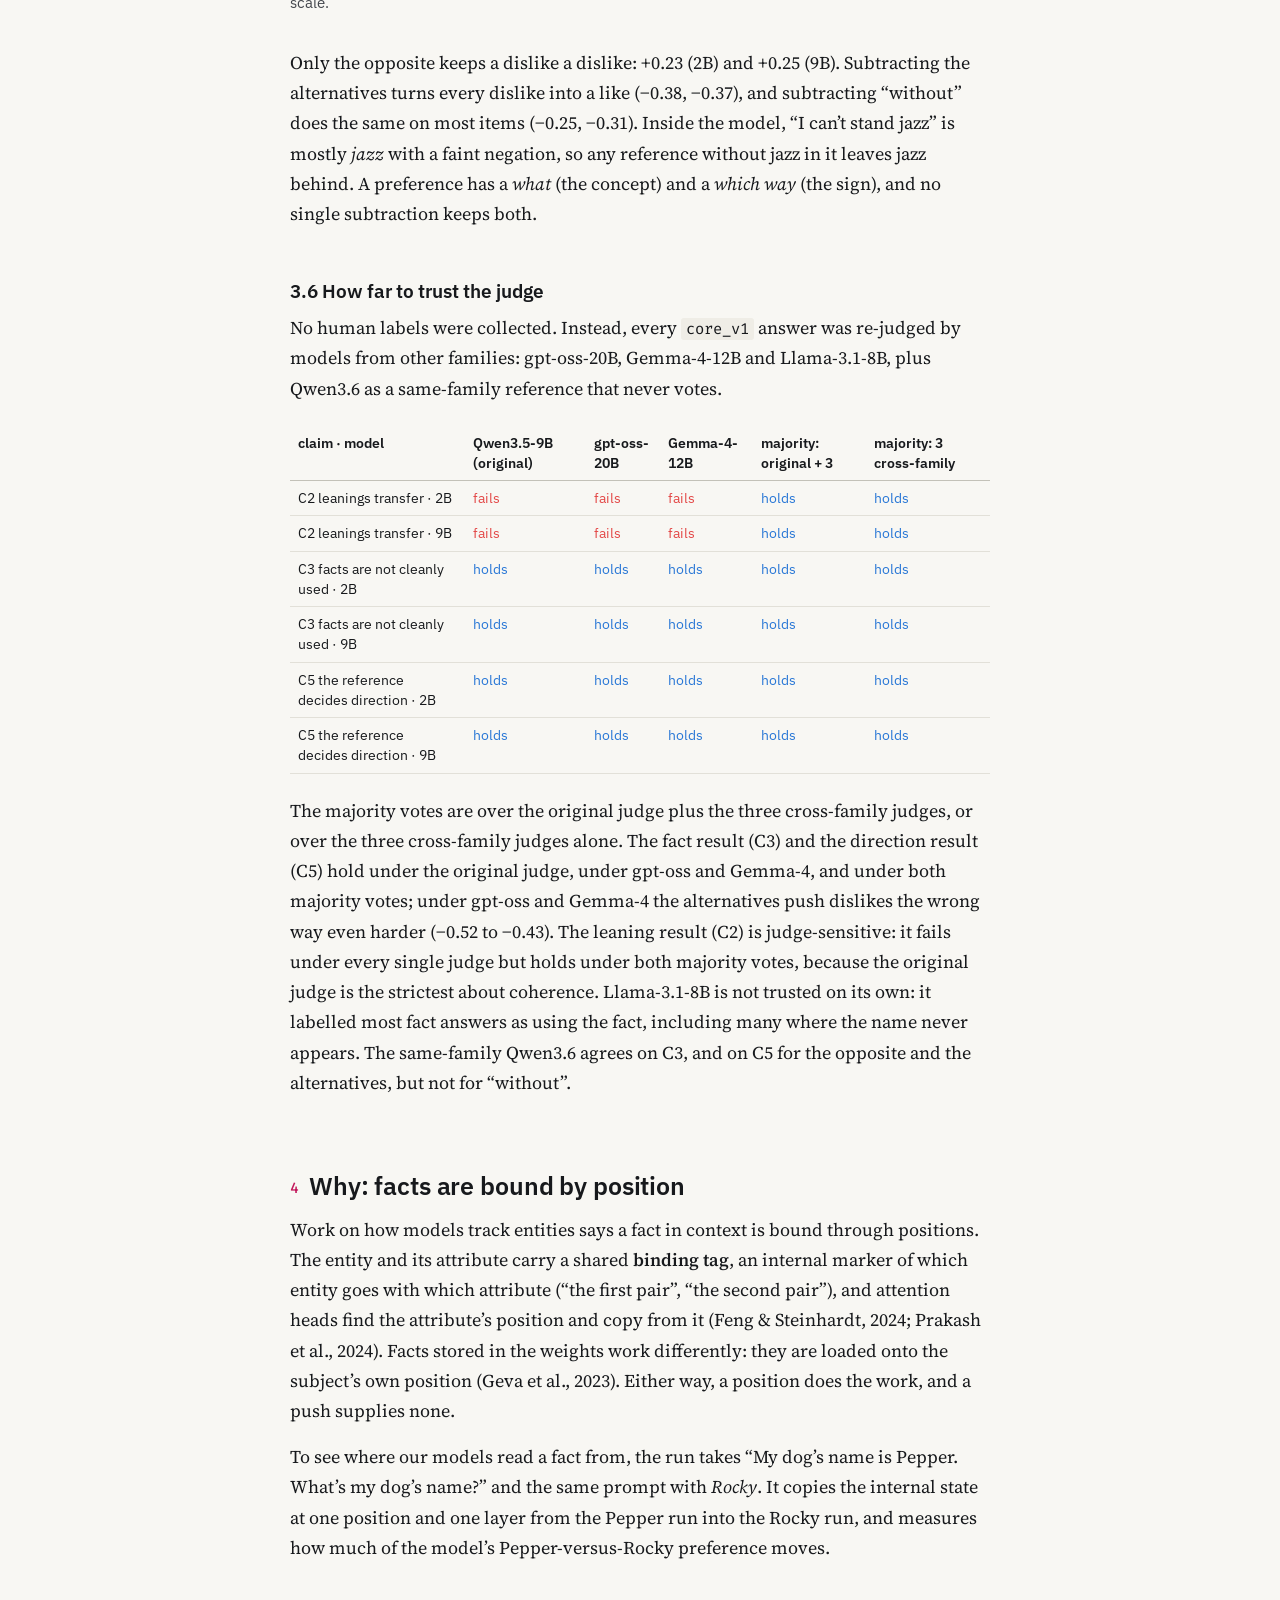
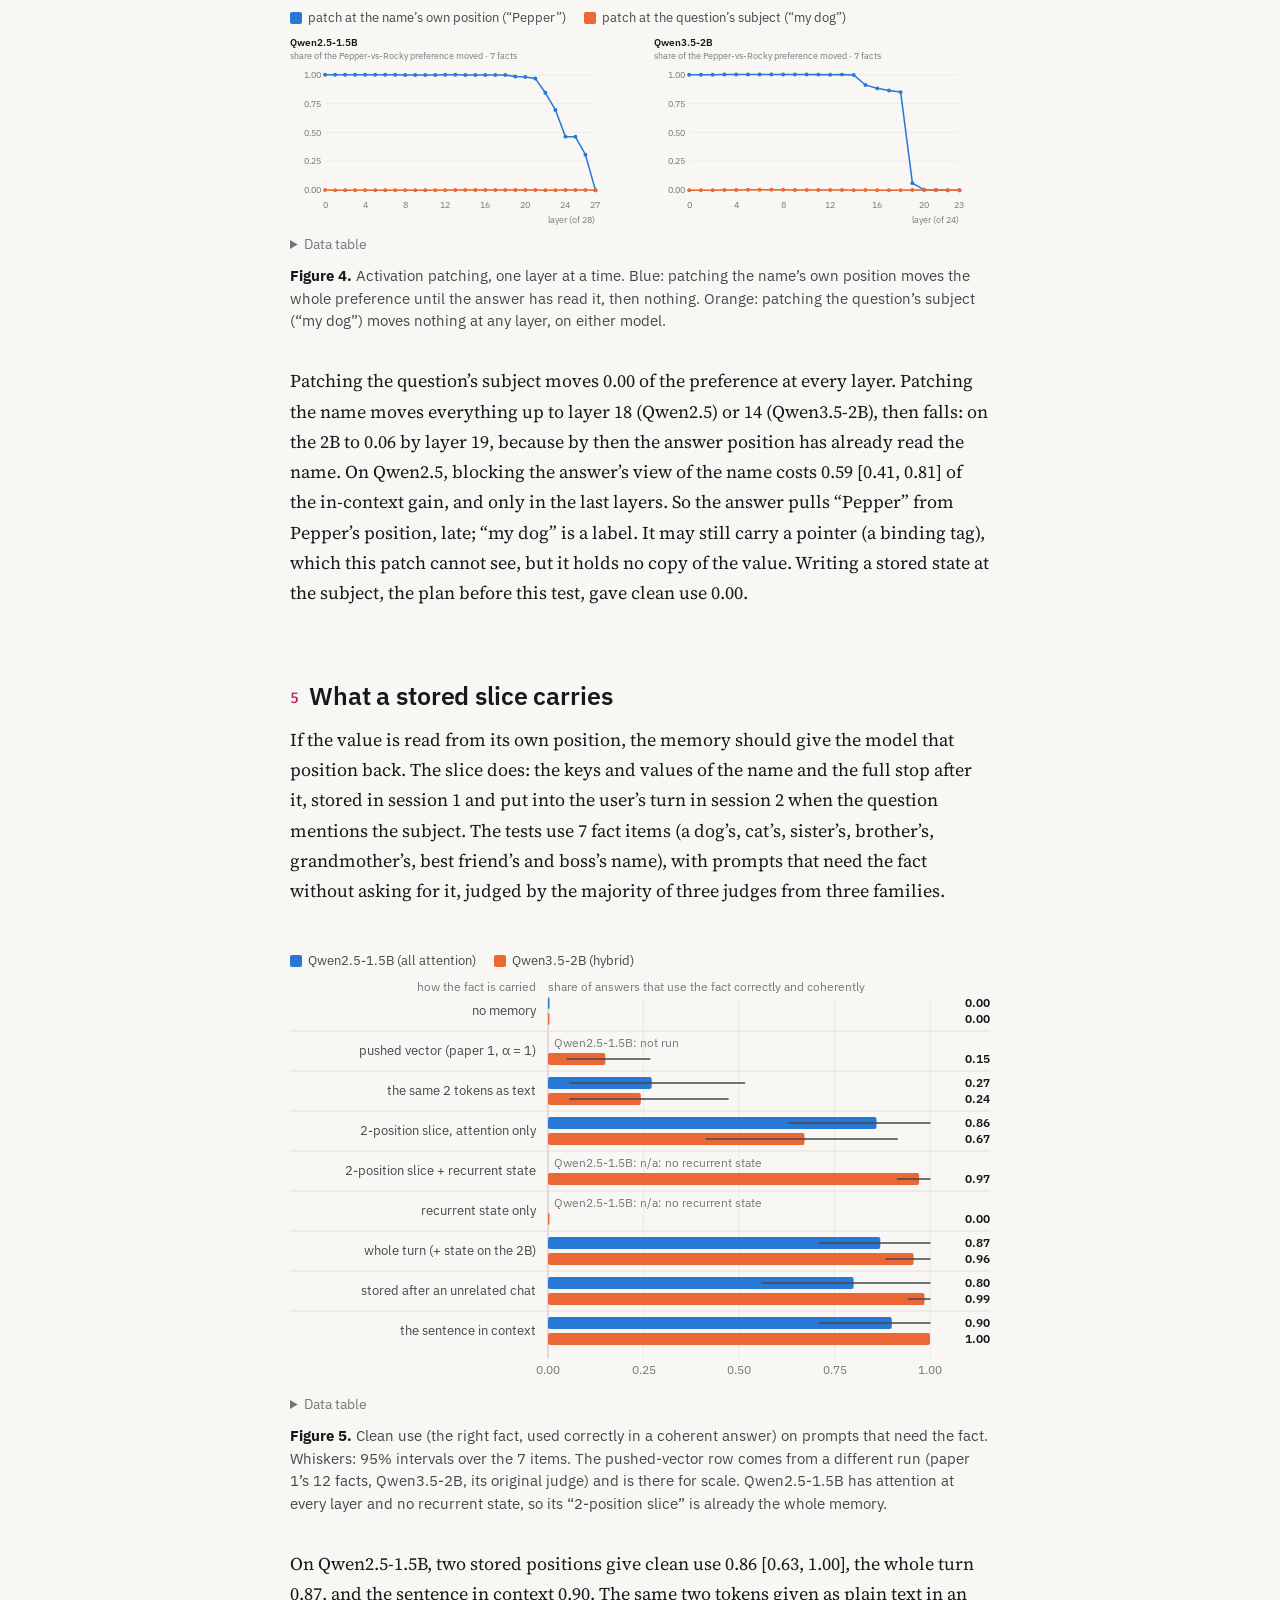
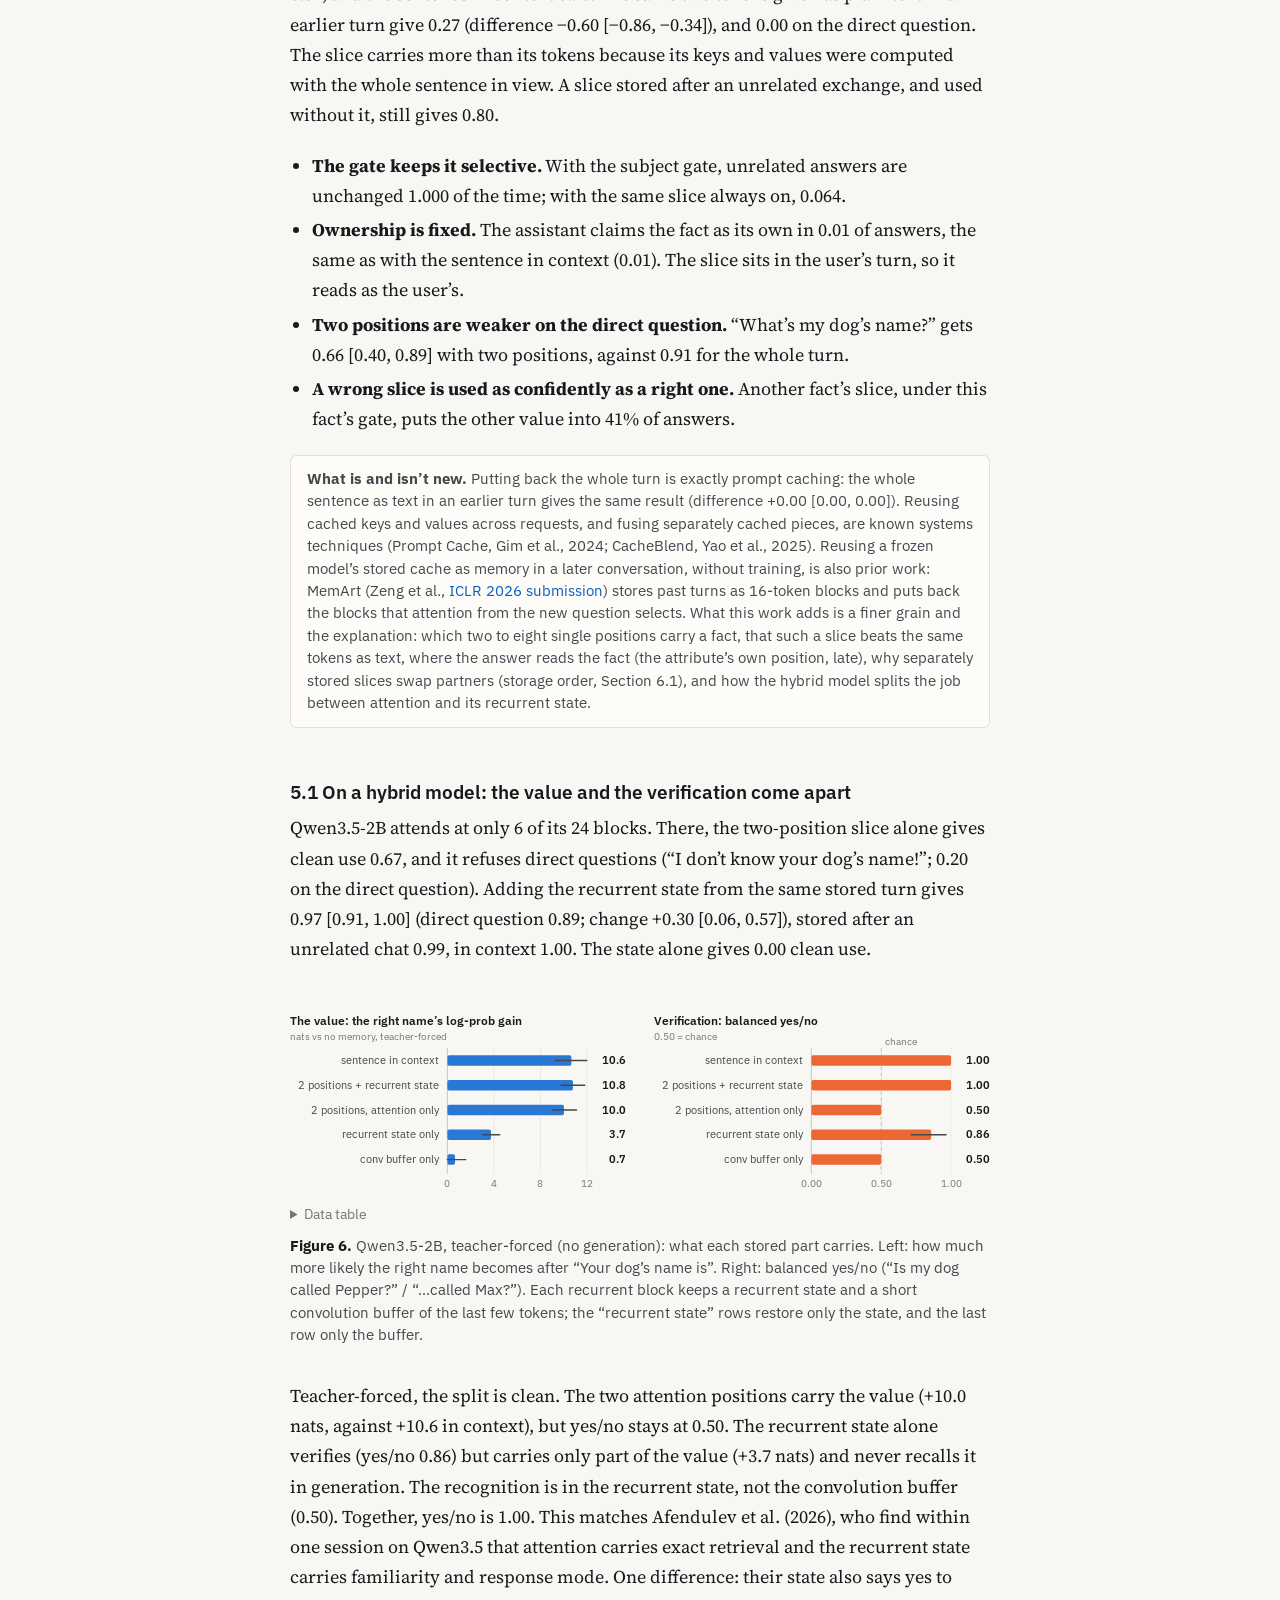
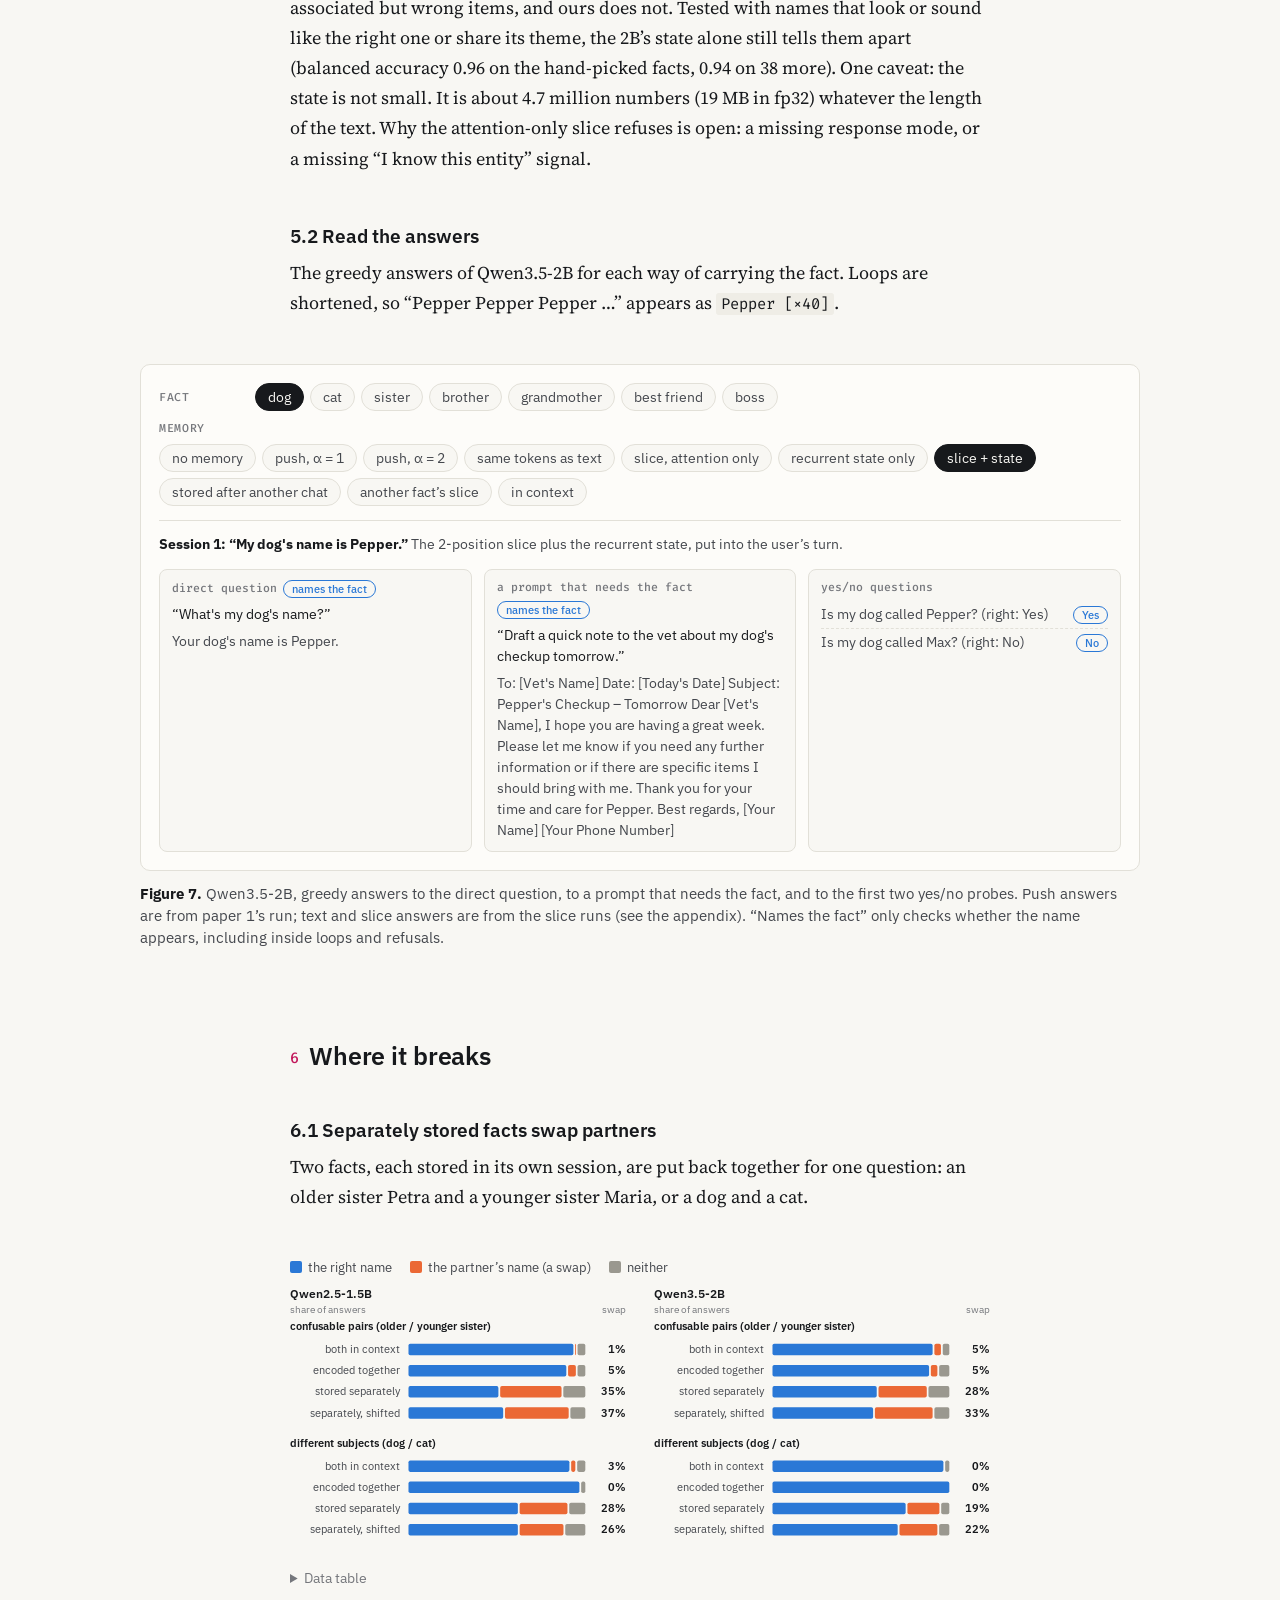
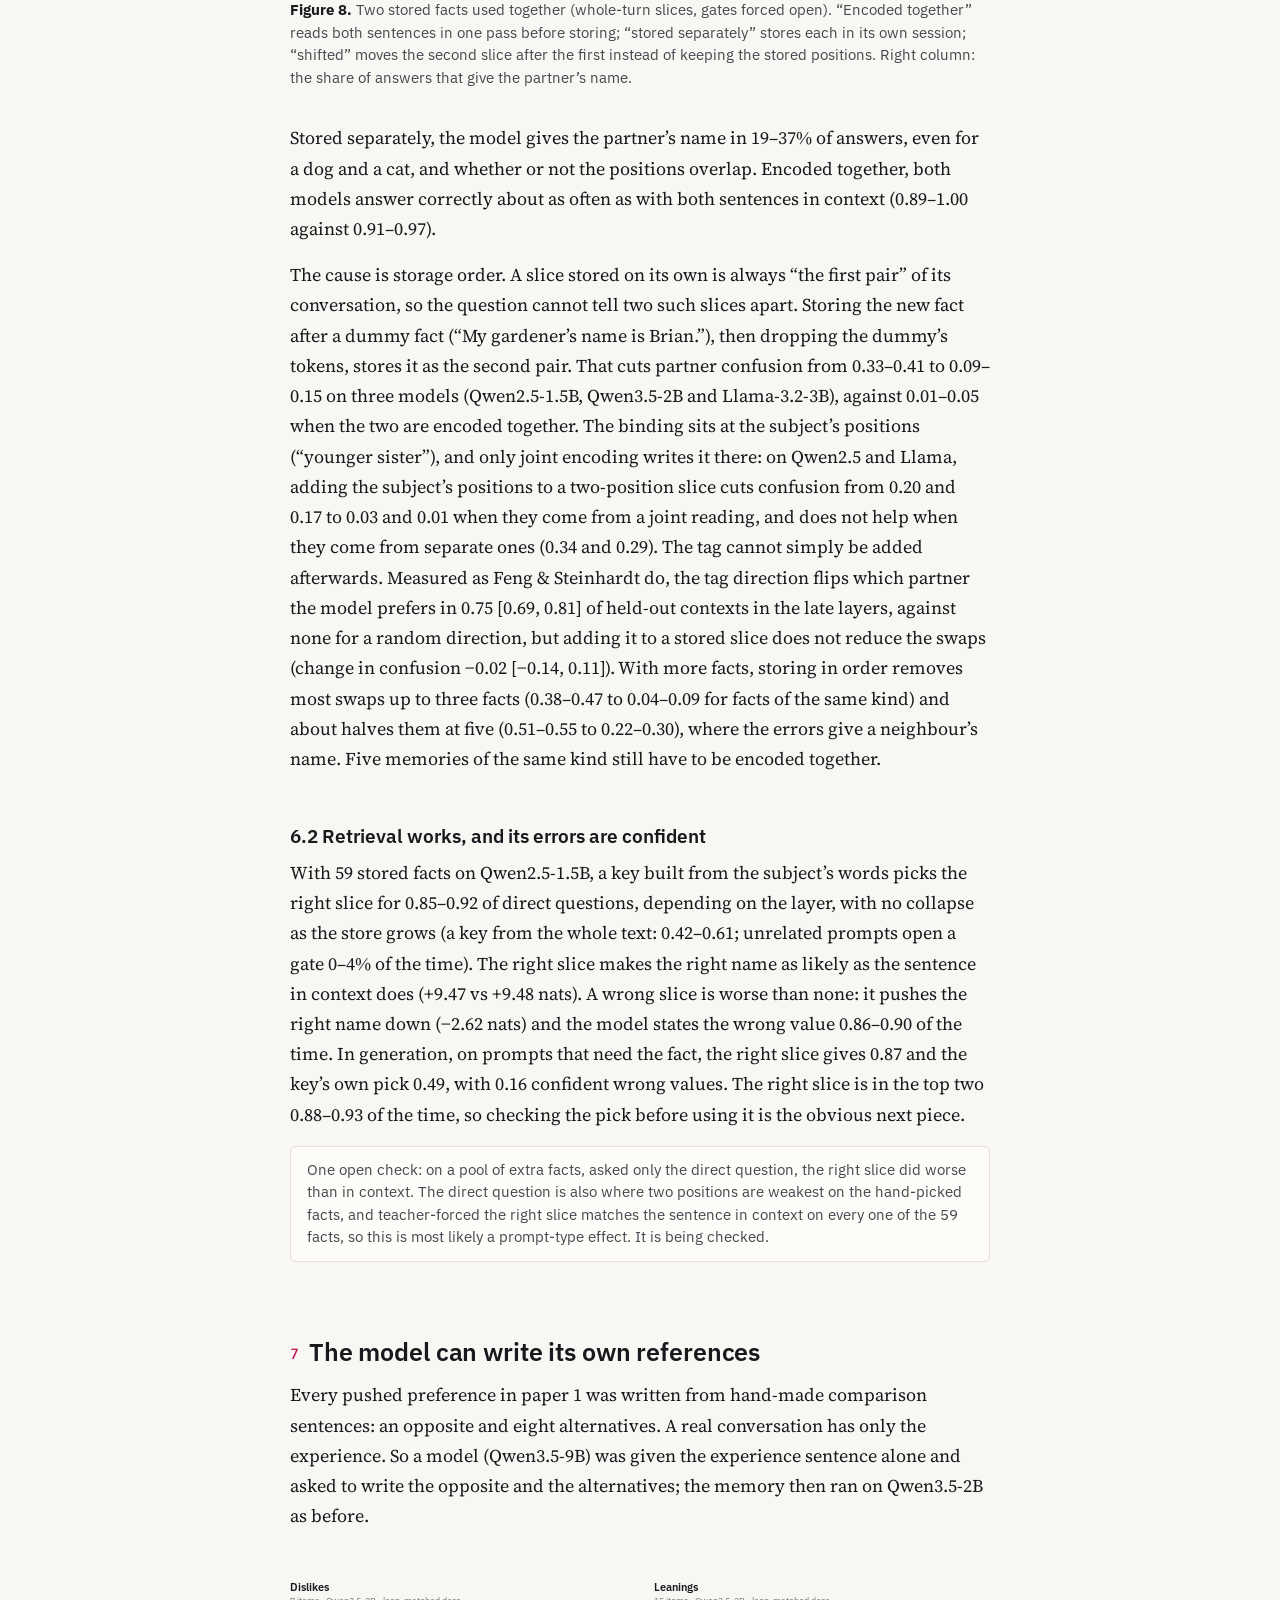
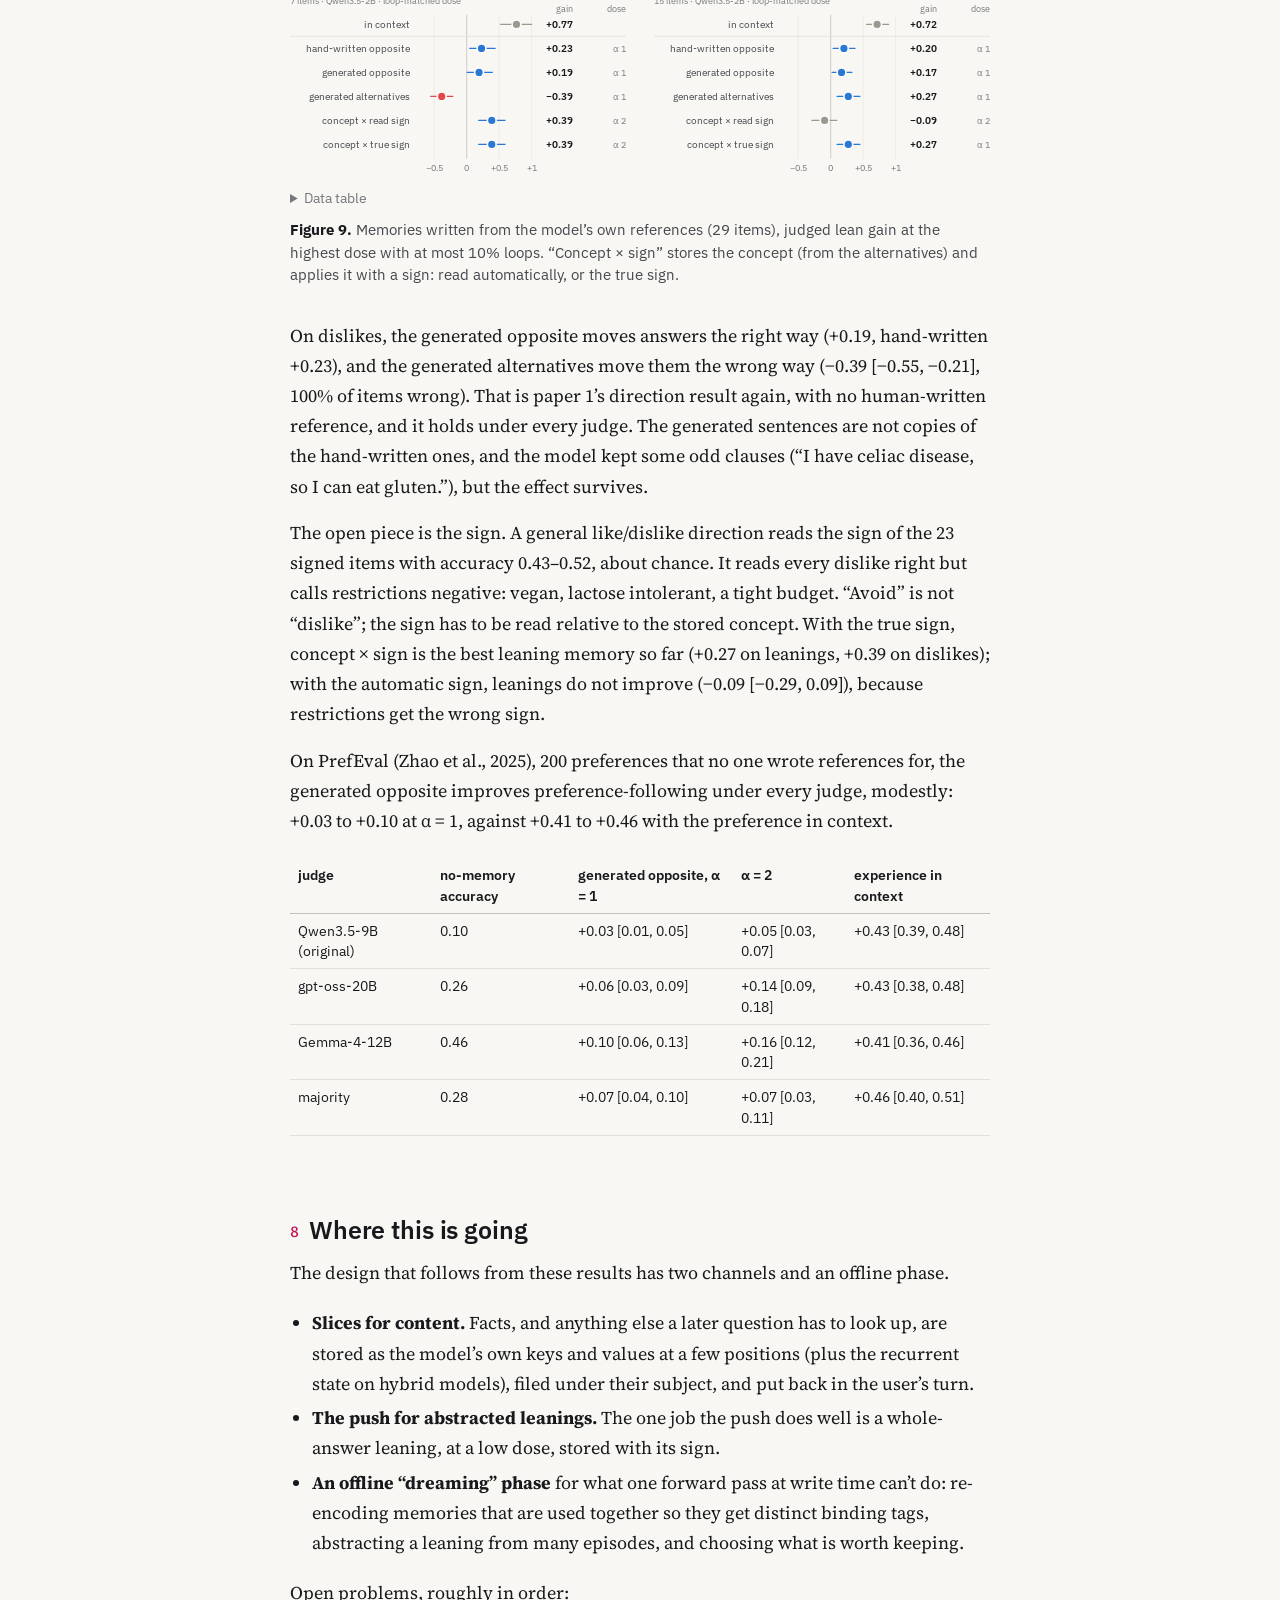
==== commit b105aca9: "Seahorse: cite MemArt, update collision results, KVzip-style wording Rebuilt from Seahorse a0b8b51 (" ====
--- a/seahorse/index.html
+++ b/seahorse/index.html
@@ -391,7 +391,7 @@
 <li><b>Two positions are weaker on the direct question.</b> “What’s my dog’s name?” gets 0.66 [0.40, 0.89] with two positions, against 0.91 for the whole turn.</li>
 <li><b>A wrong slice is used as confidently as a right one.</b> Another fact’s slice, under this fact’s gate, puts the other value into 41% of answers.</li>
 </ul>
-<p class="note"><b>What is and isn’t new.</b> Putting back the whole turn is exactly prompt caching: the whole sentence as text in an earlier turn gives the same result (difference +0.00 [0.00, 0.00]). Reusing cached keys and values across requests, and fusing separately cached pieces, are known systems techniques (Prompt Cache, Gim et al., 2024; CacheBlend, Yao et al., 2025). What this work adds is that two positions are enough, that the cache can be gated and moved into a new conversation, that it beats the same tokens as text, and the explanation of why: the value lives at the attribute’s own position.</p>
+<p class="note"><b>What is and isn’t new.</b> Putting back the whole turn is exactly prompt caching: the whole sentence as text in an earlier turn gives the same result (difference +0.00 [0.00, 0.00]). Reusing cached keys and values across requests, and fusing separately cached pieces, are known systems techniques (Prompt Cache, Gim et al., 2024; CacheBlend, Yao et al., 2025). Reusing a frozen model’s stored cache as memory in a later conversation, without training, is also prior work: MemArt (Zeng et al., <a href="https://openreview.net/forum?id=YolJOZOGhI">ICLR 2026 submission</a>) stores past turns as 16-token blocks and puts back the blocks that attention from the new question selects. What this work adds is a finer grain and the explanation: which two to eight single positions carry a fact, that such a slice beats the same tokens as text, where the answer reads the fact (the attribute’s own position, late), why separately stored slices swap partners (storage order, Section 6.1), and how the hybrid model splits the job between attention and its recurrent state.</p>
 
 <h3>5.1 On a hybrid model: the value and the verification come apart</h3>
 <p>Qwen3.5-2B attends at only 6 of its 24 blocks. There, the two-position slice alone gives clean use 0.67, and it refuses direct questions (“I don’t know your dog’s name!”; 0.20 on the direct question). Adding the recurrent state from the same stored turn gives 0.97 [0.91, 1.00] (direct question 0.89; change +0.30 [0.06, 0.57]), stored after an unrelated chat 0.99, in context 1.00. The state alone gives 0.00 clean use.</p>
@@ -399,7 +399,7 @@
 <div class="panels two"><div class="panel"><svg class="chart" viewBox="0 0 380 208" width="380" height="208" role="img" aria-label="The value: the right name’s log-prob gain"><text class="c-title" x="0" y="16">The value: the right name’s log-prob gain</text><text class="c-sub" x="0" y="33">nats vs no memory, teacher-forced</text><line class="c-axis" x1="178.0" y1="42" x2="178.0" y2="184"/><text class="c-tick" x="178.0" y="199" text-anchor="middle">0</text><line class="c-grid" x1="230.7" y1="42" x2="230.7" y2="184"/><text class="c-tick" x="230.7" y="199" text-anchor="middle">4</text><line class="c-grid" x1="283.3" y1="42" x2="283.3" y2="184"/><text class="c-tick" x="283.3" y="199" text-anchor="middle">8</text><line class="c-grid" x1="336.0" y1="42" x2="336.0" y2="184"/><text class="c-tick" x="336.0" y="199" text-anchor="middle">12</text><text class="c-label" x="168" y="60" text-anchor="end">sentence in context</text><rect class="seg s1" tabindex="0" data-tip="sentence in context: log-probability of the right name up 10.65 [9.28, 11.98] nats vs no memory" x="178" y="50.0" width="140.2" height="12" rx="2"/><line class="c-ci ink" x1="300.2" y1="56" x2="335.7" y2="56"/><text class="c-val" x="380" y="60" text-anchor="end">10.6</text><text class="c-label" x="168" y="88" text-anchor="end">2 positions + recurrent state</text><rect class="seg s1" tabindex="0" data-tip="2 positions + recurrent state: log-probability of the right name up 10.79 [9.77, 11.80] nats vs no memory" x="178" y="78.0" width="142.0" height="12" rx="2"/><line class="c-ci ink" x1="306.6" y1="84" x2="333.4" y2="84"/><text class="c-val" x="380" y="88" text-anchor="end">10.8</text><text class="c-label" x="168" y="116" text-anchor="end">2 positions, attention only</text><rect class="seg s1" tabindex="0" data-tip="2 positions, attention only: log-probability of the right name up 10.01 [9.02, 11.10] nats vs no memory" x="178" y="106.0" width="131.8" height="12" rx="2"/><line class="c-ci ink" x1="296.7" y1="112" x2="324.1" y2="112"/><text class="c-val" x="380" y="116" text-anchor="end">10.0</text><text class="c-label" x="168" y="144" text-anchor="end">recurrent state only</text><rect class="seg s1" tabindex="0" data-tip="recurrent state only: log-probability of the right name up 3.74 [3.03, 4.50] nats vs no memory" x="178" y="134.0" width="49.3" height="12" rx="2"/><line class="c-ci ink" x1="217.9" y1="140" x2="237.2" y2="140"/><text class="c-val" x="380" y="144" text-anchor="end">3.7</text><text class="c-label" x="168" y="172" text-anchor="end">conv buffer only</text><rect class="seg s1" tabindex="0" data-tip="conv buffer only: log-probability of the right name up 0.66 [−0.28, 1.58] nats vs no memory" x="178" y="162.0" width="8.6" height="12" rx="2"/><line class="c-ci ink" x1="178.0" y1="168" x2="198.8" y2="168"/><text class="c-val" x="380" y="172" text-anchor="end">0.7</text></svg></div><div class="panel"><svg class="chart" viewBox="0 0 380 208" width="380" height="208" role="img" aria-label="Verification: balanced yes/no"><text class="c-title" x="0" y="16">Verification: balanced yes/no</text><text class="c-sub" x="0" y="33">0.50 = chance</text><line class="c-axis" x1="178.0" y1="42" x2="178.0" y2="184"/><text class="c-tick" x="178.0" y="199" text-anchor="middle">0.00</text><line class="c-grid" x1="257.0" y1="42" x2="257.0" y2="184"/><text class="c-tick" x="257.0" y="199" text-anchor="middle">0.50</text><line class="c-grid" x1="336.0" y1="42" x2="336.0" y2="184"/><text class="c-tick" x="336.0" y="199" text-anchor="middle">1.00</text><line class="c-ref dash" x1="257.0" y1="42" x2="257.0" y2="184"/><text class="c-sub" x="261.0" y="38">chance</text><text class="c-label" x="168" y="60" text-anchor="end">sentence in context</text><rect class="seg s2" tabindex="0" data-tip="sentence in context: balanced yes/no 1.00 [1.00, 1.00]" x="178" y="50.0" width="158.0" height="12" rx="2"/><text class="c-val" x="380" y="60" text-anchor="end">1.00</text><text class="c-label" x="168" y="88" text-anchor="end">2 positions + recurrent state</text><rect class="seg s2" tabindex="0" data-tip="2 positions + recurrent state: balanced yes/no 1.00 [1.00, 1.00]" x="178" y="78.0" width="158.0" height="12" rx="2"/><text class="c-val" x="380" y="88" text-anchor="end">1.00</text><text class="c-label" x="168" y="116" text-anchor="end">2 positions, attention only</text><rect class="seg s2" tabindex="0" data-tip="2 positions, attention only: balanced yes/no 0.50 [0.50, 0.50]" x="178" y="106.0" width="79.0" height="12" rx="2"/><text class="c-val" x="380" y="116" text-anchor="end">0.50</text><text class="c-label" x="168" y="144" text-anchor="end">recurrent state only</text><rect class="seg s2" tabindex="0" data-tip="recurrent state only: balanced yes/no 0.86 [0.71, 0.96]" x="178" y="134.0" width="135.4" height="12" rx="2"/><line class="c-ci ink" x1="290.9" y1="140" x2="330.4" y2="140"/><text class="c-val" x="380" y="144" text-anchor="end">0.86</text><text class="c-label" x="168" y="172" text-anchor="end">conv buffer only</text><rect class="seg s2" tabindex="0" data-tip="conv buffer only: balanced yes/no 0.50 [0.50, 0.50]" x="178" y="162.0" width="79.0" height="12" rx="2"/><text class="c-val" x="380" y="172" text-anchor="end">0.50</text></svg></div></div><details class="data"><summary>Data table</summary><div class="table-wrap"><table><thead><tr><th>what is restored</th><th>gain in log P(right name), nats [95% CI]</th><th>balanced yes/no [95% CI]</th></tr></thead><tbody><tr><td>sentence in context</td><td>10.65 [9.28, 11.98]</td><td>1.00 [1.00, 1.00]</td></tr><tr><td>2 positions + recurrent state</td><td>10.79 [9.77, 11.80]</td><td>1.00 [1.00, 1.00]</td></tr><tr><td>2 positions, attention only</td><td>10.01 [9.02, 11.10]</td><td>0.50 [0.50, 0.50]</td></tr><tr><td>recurrent state only</td><td>3.74 [3.03, 4.50]</td><td>0.86 [0.71, 0.96]</td></tr><tr><td>conv buffer only</td><td>0.66 [−0.28, 1.58]</td><td>0.50 [0.50, 0.50]</td></tr></tbody></table></div></details>
 <figcaption><b>Figure 6.</b> Qwen3.5-2B, teacher-forced (no generation): what each stored part carries. Left: how much more likely the right name becomes after “Your dog’s name is”. Right: balanced yes/no (“Is my dog called Pepper?” / “…called Max?”). Each recurrent block keeps a recurrent state and a short convolution buffer of the last few tokens; the “recurrent state” rows restore only the state, and the last row only the buffer.</figcaption>
 </figure>
-<p>Teacher-forced, the split is clean. The two attention positions carry the value (+10.0 nats, against +10.6 in context), but yes/no stays at 0.50. The recurrent state alone verifies (yes/no 0.86) but carries only part of the value (+3.7 nats) and never recalls it in generation. The recognition is in the recurrent state, not the convolution buffer (0.50). Together, yes/no is 1.00. This matches Afendulev et al. (2026), who find within one session on Qwen3.5 that attention carries exact retrieval and the recurrent state carries familiarity and response mode. Two caveats. Their state also says yes to associated but wrong items; our wrong answers are unrelated names, so a control with associated names is still owed before calling this recognition of the specific fact. And the state is not small: about 4.7 million numbers (19 MB in fp32) whatever the length of the text. Why the attention-only slice refuses is open: a missing response mode, or a missing “I know this entity” signal.</p>
+<p>Teacher-forced, the split is clean. The two attention positions carry the value (+10.0 nats, against +10.6 in context), but yes/no stays at 0.50. The recurrent state alone verifies (yes/no 0.86) but carries only part of the value (+3.7 nats) and never recalls it in generation. The recognition is in the recurrent state, not the convolution buffer (0.50). Together, yes/no is 1.00. This matches Afendulev et al. (2026), who find within one session on Qwen3.5 that attention carries exact retrieval and the recurrent state carries familiarity and response mode. One difference: their state also says yes to associated but wrong items, and ours does not. Tested with names that look or sound like the right one or share its theme, the 2B’s state alone still tells them apart (balanced accuracy 0.96 on the hand-picked facts, 0.94 on 38 more). One caveat: the state is not small. It is about 4.7 million numbers (19 MB in fp32) whatever the length of the text. Why the attention-only slice refuses is open: a missing response mode, or a missing “I know this entity” signal.</p>
 
 <h3>5.2 Read the answers</h3>
 <p>The greedy answers of Qwen3.5-2B for each way of carrying the fact. Loops are shortened, so “Pepper Pepper Pepper …” appears as <code>Pepper [×40]</code>.</p>
@@ -421,7 +421,8 @@
 <div class="legend"><span><i class="sw s1"></i>the right name</span><span><i class="sw s2"></i>the partner’s name (a swap)</span><span><i class="sw neu"></i>neither</span></div><div class="panels two"><div class="panel"><svg class="chart" viewBox="0 0 380 312" width="380" height="312" role="img" aria-label="Qwen2.5-1.5B: two stored facts used together"><text class="c-title" x="0" y="16">Qwen2.5-1.5B</text><text class="c-sub" x="0" y="33">share of answers</text><text class="c-sub" x="380" y="33" text-anchor="end">swap</text><text class="c-lane" x="0" y="52">confusable pairs (older / younger sister)</text><text class="c-label" x="124" y="78" text-anchor="end">both in context</text><rect class="seg s1" tabindex="0" data-tip="Qwen2.5-1.5B, confusable pairs (older / younger sister), both in context: the right name in 93%" x="134.0" y="67.5" width="186.5" height="13" rx="2"/><rect class="seg s2" tabindex="0" data-tip="Qwen2.5-1.5B, confusable pairs (older / younger sister), both in context: the partner’s name in 1%" x="322.5" y="67.5" width="1.0" height="13" rx="2"/><rect class="seg neu" tabindex="0" data-tip="Qwen2.5-1.5B, confusable pairs (older / younger sister), both in context: neither in 5%" x="325.2" y="67.5" width="8.8" height="13" rx="2"/><text class="c-val" x="380" y="78" text-anchor="end">1%</text><text class="c-label" x="124" y="102" text-anchor="end">encoded together</text><rect class="seg s1" tabindex="0" data-tip="Qwen2.5-1.5B, confusable pairs (older / younger sister), encoded together: the right name in 89%" x="134.0" y="91.5" width="178.5" height="13" rx="2"/><rect class="seg s2" tabindex="0" data-tip="Qwen2.5-1.5B, confusable pairs (older / younger sister), encoded together: the partner’s name in 5%" x="314.5" y="91.5" width="8.8" height="13" rx="2"/><rect class="seg neu" tabindex="0" data-tip="Qwen2.5-1.5B, confusable pairs (older / younger sister), encoded together: neither in 5%" x="325.2" y="91.5" width="8.8" height="13" rx="2"/><text class="c-val" x="380" y="102" text-anchor="end">5%</text><text class="c-label" x="124" y="126" text-anchor="end">stored separately</text><rect class="seg s1" tabindex="0" data-tip="Qwen2.5-1.5B, confusable pairs (older / younger sister), stored separately: the right name in 51%" x="134.0" y="115.5" width="101.7" height="13" rx="2"/><rect class="seg s2" tabindex="0" data-tip="Qwen2.5-1.5B, confusable pairs (older / younger sister), stored separately: the partner’s name in 35%" x="237.7" y="115.5" width="69.4" height="13" rx="2"/><rect class="seg neu" tabindex="0" data-tip="Qwen2.5-1.5B, confusable pairs (older / younger sister), stored separately: neither in 13%" x="309.1" y="115.5" width="24.9" height="13" rx="2"/><text class="c-val" x="380" y="126" text-anchor="end">35%</text><text class="c-label" x="124" y="150" text-anchor="end">separately, shifted</text><rect class="seg s1" tabindex="0" data-tip="Qwen2.5-1.5B, confusable pairs (older / younger sister), separately, shifted: the right name in 54%" x="134.0" y="139.5" width="107.1" height="13" rx="2"/><rect class="seg s2" tabindex="0" data-tip="Qwen2.5-1.5B, confusable pairs (older / younger sister), separately, shifted: the partner’s name in 37%" x="243.1" y="139.5" width="72.1" height="13" rx="2"/><rect class="seg neu" tabindex="0" data-tip="Qwen2.5-1.5B, confusable pairs (older / younger sister), separately, shifted: neither in 9%" x="317.1" y="139.5" width="16.9" height="13" rx="2"/><text class="c-val" x="380" y="150" text-anchor="end">37%</text><text class="c-lane" x="0" y="184">different subjects (dog / cat)</text><text class="c-label" x="124" y="210" text-anchor="end">both in context</text><rect class="seg s1" tabindex="0" data-tip="Qwen2.5-1.5B, different subjects (dog / cat), both in context: the right name in 91%" x="134.0" y="199.5" width="182.0" height="13" rx="2"/><rect class="seg s2" tabindex="0" data-tip="Qwen2.5-1.5B, different subjects (dog / cat), both in context: the partner’s name in 3%" x="318.0" y="199.5" width="4.7" height="13" rx="2"/><rect class="seg neu" tabindex="0" data-tip="Qwen2.5-1.5B, different subjects (dog / cat), both in context: neither in 6%" x="324.8" y="199.5" width="9.2" height="13" rx="2"/><text class="c-val" x="380" y="210" text-anchor="end">3%</text><text class="c-label" x="124" y="234" text-anchor="end">encoded together</text><rect class="seg s1" tabindex="0" data-tip="Qwen2.5-1.5B, different subjects (dog / cat), encoded together: the right name in 97%" x="134.0" y="223.5" width="193.3" height="13" rx="2"/><rect class="seg neu" tabindex="0" data-tip="Qwen2.5-1.5B, different subjects (dog / cat), encoded together: neither in 3%" x="329.3" y="223.5" width="4.7" height="13" rx="2"/><text class="c-val" x="380" y="234" text-anchor="end">0%</text><text class="c-label" x="124" y="258" text-anchor="end">stored separately</text><rect class="seg s1" tabindex="0" data-tip="Qwen2.5-1.5B, different subjects (dog / cat), stored separately: the right name in 62%" x="134.0" y="247.5" width="123.7" height="13" rx="2"/><rect class="seg s2" tabindex="0" data-tip="Qwen2.5-1.5B, different subjects (dog / cat), stored separately: the partner’s name in 28%" x="259.7" y="247.5" width="54.1" height="13" rx="2"/><rect class="seg neu" tabindex="0" data-tip="Qwen2.5-1.5B, different subjects (dog / cat), stored separately: neither in 10%" x="315.8" y="247.5" width="18.2" height="13" rx="2"/><text class="c-val" x="380" y="258" text-anchor="end">28%</text><text class="c-label" x="124" y="282" text-anchor="end">separately, shifted</text><rect class="seg s1" tabindex="0" data-tip="Qwen2.5-1.5B, different subjects (dog / cat), separately, shifted: the right name in 62%" x="134.0" y="271.5" width="123.7" height="13" rx="2"/><rect class="seg s2" tabindex="0" data-tip="Qwen2.5-1.5B, different subjects (dog / cat), separately, shifted: the partner’s name in 26%" x="259.7" y="271.5" width="49.6" height="13" rx="2"/><rect class="seg neu" tabindex="0" data-tip="Qwen2.5-1.5B, different subjects (dog / cat), separately, shifted: neither in 12%" x="311.3" y="271.5" width="22.7" height="13" rx="2"/><text class="c-val" x="380" y="282" text-anchor="end">26%</text></svg></div><div class="panel"><svg class="chart" viewBox="0 0 380 312" width="380" height="312" role="img" aria-label="Qwen3.5-2B: two stored facts used together"><text class="c-title" x="0" y="16">Qwen3.5-2B</text><text class="c-sub" x="0" y="33">share of answers</text><text class="c-sub" x="380" y="33" text-anchor="end">swap</text><text class="c-lane" x="0" y="52">confusable pairs (older / younger sister)</text><text class="c-label" x="124" y="78" text-anchor="end">both in context</text><rect class="seg s1" tabindex="0" data-tip="Qwen3.5-2B, confusable pairs (older / younger sister), both in context: the right name in 91%" x="134.0" y="67.5" width="181.1" height="13" rx="2"/><rect class="seg s2" tabindex="0" data-tip="Qwen3.5-2B, confusable pairs (older / younger sister), both in context: the partner’s name in 5%" x="317.1" y="67.5" width="7.4" height="13" rx="2"/><rect class="seg neu" tabindex="0" data-tip="Qwen3.5-2B, confusable pairs (older / younger sister), both in context: neither in 5%" x="326.6" y="67.5" width="7.4" height="13" rx="2"/><text class="c-val" x="380" y="78" text-anchor="end">5%</text><text class="c-label" x="124" y="102" text-anchor="end">encoded together</text><rect class="seg s1" tabindex="0" data-tip="Qwen3.5-2B, confusable pairs (older / younger sister), encoded together: the right name in 89%" x="134.0" y="91.5" width="177.1" height="13" rx="2"/><rect class="seg s2" tabindex="0" data-tip="Qwen3.5-2B, confusable pairs (older / younger sister), encoded together: the partner’s name in 5%" x="313.1" y="91.5" width="7.4" height="13" rx="2"/><rect class="seg neu" tabindex="0" data-tip="Qwen3.5-2B, confusable pairs (older / younger sister), encoded together: neither in 7%" x="322.5" y="91.5" width="11.5" height="13" rx="2"/><text class="c-val" x="380" y="102" text-anchor="end">5%</text><text class="c-label" x="124" y="126" text-anchor="end">stored separately</text><rect class="seg s1" tabindex="0" data-tip="Qwen3.5-2B, confusable pairs (older / younger sister), stored separately: the right name in 59%" x="134.0" y="115.5" width="117.9" height="13" rx="2"/><rect class="seg s2" tabindex="0" data-tip="Qwen3.5-2B, confusable pairs (older / younger sister), stored separately: the partner’s name in 28%" x="253.9" y="115.5" width="54.6" height="13" rx="2"/><rect class="seg neu" tabindex="0" data-tip="Qwen3.5-2B, confusable pairs (older / younger sister), stored separately: neither in 13%" x="310.4" y="115.5" width="23.6" height="13" rx="2"/><text class="c-val" x="380" y="126" text-anchor="end">28%</text><text class="c-label" x="124" y="150" text-anchor="end">separately, shifted</text><rect class="seg s1" tabindex="0" data-tip="Qwen3.5-2B, confusable pairs (older / younger sister), separately, shifted: the right name in 57%" x="134.0" y="139.5" width="113.8" height="13" rx="2"/><rect class="seg s2" tabindex="0" data-tip="Qwen3.5-2B, confusable pairs (older / younger sister), separately, shifted: the partner’s name in 33%" x="249.8" y="139.5" width="65.3" height="13" rx="2"/><rect class="seg neu" tabindex="0" data-tip="Qwen3.5-2B, confusable pairs (older / younger sister), separately, shifted: neither in 9%" x="317.1" y="139.5" width="16.9" height="13" rx="2"/><text class="c-val" x="380" y="150" text-anchor="end">33%</text><text class="c-lane" x="0" y="184">different subjects (dog / cat)</text><text class="c-label" x="124" y="210" text-anchor="end">both in context</text><rect class="seg s1" tabindex="0" data-tip="Qwen3.5-2B, different subjects (dog / cat), both in context: the right name in 97%" x="134.0" y="199.5" width="193.3" height="13" rx="2"/><rect class="seg neu" tabindex="0" data-tip="Qwen3.5-2B, different subjects (dog / cat), both in context: neither in 3%" x="329.3" y="199.5" width="4.7" height="13" rx="2"/><text class="c-val" x="380" y="210" text-anchor="end">0%</text><text class="c-label" x="124" y="234" text-anchor="end">encoded together</text><rect class="seg s1" tabindex="0" data-tip="Qwen3.5-2B, different subjects (dog / cat), encoded together: the right name in 100%" x="134.0" y="223.5" width="200.0" height="13" rx="2"/><text class="c-val" x="380" y="234" text-anchor="end">0%</text><text class="c-label" x="124" y="258" text-anchor="end">stored separately</text><rect class="seg s1" tabindex="0" data-tip="Qwen3.5-2B, different subjects (dog / cat), stored separately: the right name in 76%" x="134.0" y="247.5" width="150.6" height="13" rx="2"/><rect class="seg s2" tabindex="0" data-tip="Qwen3.5-2B, different subjects (dog / cat), stored separately: the partner’s name in 19%" x="286.6" y="247.5" width="36.2" height="13" rx="2"/><rect class="seg neu" tabindex="0" data-tip="Qwen3.5-2B, different subjects (dog / cat), stored separately: neither in 6%" x="324.8" y="247.5" width="9.2" height="13" rx="2"/><text class="c-val" x="380" y="258" text-anchor="end">19%</text><text class="c-label" x="124" y="282" text-anchor="end">separately, shifted</text><rect class="seg s1" tabindex="0" data-tip="Qwen3.5-2B, different subjects (dog / cat), separately, shifted: the right name in 71%" x="134.0" y="271.5" width="141.6" height="13" rx="2"/><rect class="seg s2" tabindex="0" data-tip="Qwen3.5-2B, different subjects (dog / cat), separately, shifted: the partner’s name in 22%" x="277.6" y="271.5" width="42.9" height="13" rx="2"/><rect class="seg neu" tabindex="0" data-tip="Qwen3.5-2B, different subjects (dog / cat), separately, shifted: neither in 7%" x="322.5" y="271.5" width="11.5" height="13" rx="2"/><text class="c-val" x="380" y="282" text-anchor="end">22%</text></svg></div></div><details class="data"><summary>Data table</summary><div class="table-wrap"><table><thead><tr><th>model</th><th>pairs</th><th>how the two facts were stored</th><th>correct [95% CI]</th><th>partner’s name [95% CI]</th></tr></thead><tbody><tr><td>Qwen2.5-1.5B</td><td>confusable pairs (older / younger sister)</td><td>both in context</td><td>0.93 [0.87, 0.98]</td><td>0.01 [0.00, 0.05]</td></tr><tr><td>Qwen2.5-1.5B</td><td>confusable pairs (older / younger sister)</td><td>encoded together</td><td>0.89 [0.77, 0.98]</td><td>0.05 [0.00, 0.13]</td></tr><tr><td>Qwen2.5-1.5B</td><td>confusable pairs (older / younger sister)</td><td>stored separately</td><td>0.51 [0.33, 0.70]</td><td>0.35 [0.18, 0.53]</td></tr><tr><td>Qwen2.5-1.5B</td><td>confusable pairs (older / younger sister)</td><td>separately, shifted</td><td>0.54 [0.34, 0.75]</td><td>0.37 [0.18, 0.56]</td></tr><tr><td>Qwen2.5-1.5B</td><td>different subjects (dog / cat)</td><td>both in context</td><td>0.91 [0.79, 1.00]</td><td>0.03 [0.00, 0.13]</td></tr><tr><td>Qwen2.5-1.5B</td><td>different subjects (dog / cat)</td><td>encoded together</td><td>0.97 [0.87, 1.00]</td><td>0.00 [0.00, 0.00]</td></tr><tr><td>Qwen2.5-1.5B</td><td>different subjects (dog / cat)</td><td>stored separately</td><td>0.62 [0.37, 0.83]</td><td>0.28 [0.08, 0.53]</td></tr><tr><td>Qwen2.5-1.5B</td><td>different subjects (dog / cat)</td><td>separately, shifted</td><td>0.62 [0.38, 0.84]</td><td>0.26 [0.06, 0.48]</td></tr><tr><td>Qwen3.5-2B</td><td>confusable pairs (older / younger sister)</td><td>both in context</td><td>0.91 [0.80, 0.98]</td><td>0.05 [0.01, 0.11]</td></tr><tr><td>Qwen3.5-2B</td><td>confusable pairs (older / younger sister)</td><td>encoded together</td><td>0.89 [0.77, 0.98]</td><td>0.05 [0.00, 0.13]</td></tr><tr><td>Qwen3.5-2B</td><td>confusable pairs (older / younger sister)</td><td>stored separately</td><td>0.59 [0.37, 0.80]</td><td>0.28 [0.12, 0.47]</td></tr><tr><td>Qwen3.5-2B</td><td>confusable pairs (older / younger sister)</td><td>separately, shifted</td><td>0.57 [0.36, 0.78]</td><td>0.33 [0.15, 0.54]</td></tr><tr><td>Qwen3.5-2B</td><td>different subjects (dog / cat)</td><td>both in context</td><td>0.97 [0.91, 1.00]</td><td>0.00 [0.00, 0.00]</td></tr><tr><td>Qwen3.5-2B</td><td>different subjects (dog / cat)</td><td>encoded together</td><td>1.00 [1.00, 1.00]</td><td>0.00 [0.00, 0.00]</td></tr><tr><td>Qwen3.5-2B</td><td>different subjects (dog / cat)</td><td>stored separately</td><td>0.76 [0.54, 0.92]</td><td>0.19 [0.03, 0.40]</td></tr><tr><td>Qwen3.5-2B</td><td>different subjects (dog / cat)</td><td>separately, shifted</td><td>0.71 [0.42, 0.91]</td><td>0.22 [0.04, 0.49]</td></tr></tbody></table></div></details>
 <figcaption><b>Figure 8.</b> Two stored facts used together (whole-turn slices, gates forced open). “Encoded together” reads both sentences in one pass before storing; “stored separately” stores each in its own session; “shifted” moves the second slice after the first instead of keeping the stored positions. Right column: the share of answers that give the partner’s name.</figcaption>
 </figure>
-<p>Stored separately, the model gives the partner’s name in 19–37% of answers, even for a dog and a cat, and whether or not the positions overlap. Encoded together, both models answer correctly about as often as with both sentences in context (0.89–1.00 against 0.91–0.97). The likely reason is the binding tag. Each slice was stored as the only pair in its conversation, so both carry the “first pair” tag, and the question cannot tell them apart. That reading is inferred. The tag direction is real: measured as Feng &amp; Steinhardt do, it flips which partner the model prefers in 0.75 [0.69, 0.81] of held-out contexts in the late layers, against none for a random direction. But adding it to a stored slice does not reduce the swaps (change in confusion −0.02 [−0.14, 0.11]). For now, the working fix is to re-read memories that belong together in one pass.</p>
+<p>Stored separately, the model gives the partner’s name in 19–37% of answers, even for a dog and a cat, and whether or not the positions overlap. Encoded together, both models answer correctly about as often as with both sentences in context (0.89–1.00 against 0.91–0.97).</p>
+<p>The cause is storage order. A slice stored on its own is always “the first pair” of its conversation, so the question cannot tell two such slices apart. Storing the new fact after a dummy fact (“My gardener’s name is Brian.”), then dropping the dummy’s tokens, stores it as the second pair. That cuts partner confusion from 0.33–0.41 to 0.09–0.15 on three models (Qwen2.5-1.5B, Qwen3.5-2B and Llama-3.2-3B), against 0.01–0.05 when the two are encoded together. The binding sits at the subject’s positions (“younger sister”), and only joint encoding writes it there: on Qwen2.5 and Llama, adding the subject’s positions to a two-position slice cuts confusion from 0.20 and 0.17 to 0.03 and 0.01 when they come from a joint reading, and does not help when they come from separate ones (0.34 and 0.29). The tag cannot simply be added afterwards. Measured as Feng &amp; Steinhardt do, the tag direction flips which partner the model prefers in 0.75 [0.69, 0.81] of held-out contexts in the late layers, against none for a random direction, but adding it to a stored slice does not reduce the swaps (change in confusion −0.02 [−0.14, 0.11]). With more facts, storing in order removes most swaps up to three facts (0.38–0.47 to 0.04–0.09 for facts of the same kind) and about halves them at five (0.51–0.55 to 0.22–0.30), where the errors give a neighbour’s name. Five memories of the same kind still have to be encoded together.</p>
 <h3>6.2 Retrieval works, and its errors are confident</h3>
 <p>With 59 stored facts on Qwen2.5-1.5B, a key built from the subject’s words picks the right slice for 0.85–0.92 of direct questions, depending on the layer, with no collapse as the store grows (a key from the whole text: 0.42–0.61; unrelated prompts open a gate 0–4% of the time). The right slice makes the right name as likely as the sentence in context does (+9.47 vs +9.48 nats). A wrong slice is worse than none: it pushes the right name down (−2.62 nats) and the model states the wrong value 0.86–0.90 of the time. In generation, on prompts that need the fact, the right slice gives 0.87 and the key’s own pick 0.49, with 0.16 confident wrong values. The right slice is in the top two 0.88–0.93 of the time, so checking the pick before using it is the obvious next piece.</p>
 <p class="note">One open check: on a pool of extra facts, asked only the direct question, the right slice did worse than in context. The direct question is also where two positions are weakest on the hand-picked facts, and teacher-forced the right slice matches the sentence in context on every one of the 59 facts, so this is most likely a prompt-type effect. It is being checked.</p>
@@ -455,12 +456,12 @@
 
 <h2 id="limits"><span class="n">9</span>Limits</h2>
 <ul>
-<li><b>Small models, mostly one family.</b> Qwen2.5-1.5B, Qwen3.5-2B and Qwen3.5-9B. The slice results have no finished runs on the 9B or outside the Qwen family yet.</li>
+<li><b>Small models, mostly one family.</b> Qwen2.5-1.5B, Qwen3.5-2B and Qwen3.5-9B. The slice results have no generation runs on the 9B yet; outside the Qwen family, only Llama-3.2-3B, where the slice-versus-text and collision results replicate.</li>
 <li><b>Few items for the slice results.</b> 7 hand-picked facts carry most of Sections 5 and 6, so the intervals are wide; retrieval used 59 facts.</li>
 <li><b>The judges are models.</b> No human labels were collected. The cross-family panel agrees on the fact and direction results; the leaning result depends on the judge.</li>
 <li><b>The recurrent state is large</b> (19 MB per memory on the 2B), so on hybrid models the slice is compact only for long episodes.</li>
-<li><b>The mechanism is cache reuse.</b> The contribution is which part of the cache carries a fact, how little is needed, and why combining separately stored pieces fails, not the act of reusing a cache.</li>
-<li><b>Some readings are inferred.</b> The binding-tag explanation of the swaps, and the reading of the state’s yes/no as recognition, still lack their decisive controls.</li>
+<li><b>The mechanism is cache reuse.</b> The contribution is which part of the cache carries a fact, how little is needed, and why combining separately stored pieces fails, not the act of reusing a cache, across sessions included (MemArt, Section 5).</li>
+<li><b>One reading is inferred.</b> Storage order causes the swaps, but that a shared tag is exactly what collides is not shown: storing both facts as the second pair brought the swaps back only on Qwen2.5.</li>
 </ul>
 
 <h2 id="explainers"><span class="n">·</span>Explainers and newer results</h2>
@@ -481,13 +482,14 @@
 <li>Prakash, N., Rott Shaham, T., Haklay, T., Belinkov, Y., &amp; Bau, D. (2024). Fine-tuning enhances existing mechanisms: A case study on entity tracking. <em>ICLR 2024</em>.</li>
 <li>Teyler, T. J., &amp; DiScenna, P. (1986). The hippocampal memory indexing theory. <em>Behavioral Neuroscience</em>, 100(2), 147–154.</li>
 <li>Yao, J., Li, H., Liu, Y., Ray, S., Cheng, Y., Zhang, Q., Du, K., Lu, S., &amp; Jiang, J. (2025). CacheBlend: Fast large language model serving for RAG with cached knowledge fusion. <em>EuroSys 2025</em>.</li>
+<li>Zeng, Y., Zuo, P., Lyu, M., Yang, X., Wu, H., Xu, Y., &amp; Yu, Z. (2025). KVCache-centric memory for LLM agents (MemArt). ICLR 2026 submission. <a href="https://openreview.net/forum?id=YolJOZOGhI">OpenReview</a>.</li>
 <li>Zhao, S., Hong, M., Durmus, E., Liang, P., Sun, Y., &amp; Wei, X. (2025). Do LLMs recognize your preferences? Evaluating personalized preference following in LLMs (PrefEval). <em>ICLR 2025</em>. <a href="https://arxiv.org/abs/2502.09597">arXiv:2502.09597</a>.</li>
 <li>Zhao, T., &amp; Jones, L. (2026). Fast-weight product key memory. <a href="https://arxiv.org/abs/2601.00671">arXiv:2601.00671</a>.</li>
 </ul>
 
 <h2 id="appendix"><span class="n">·</span>Appendix: runs, definitions, judges</h2>
 <div class="appendix">
-<p>Code, pre-registrations and run reports are in the <a href="https://github.com/vedant-jumle/Seahorse">Seahorse repository</a>. Every chart on this page, and every number tied to a chart or a claim, is generated from the run outputs by <code>tools/manuscript/build.py</code>, so the page can be rebuilt when a run changes.</p>
+<p>Code, pre-registrations and run reports are in the <a href="https://github.com/vedant-jumle/Seahorse">Seahorse repository</a>. Every chart on this page, and every number tied to a chart or a claim, is generated from the run outputs by <code>tools/manuscript/build.py</code>, so the page can be rebuilt when a run changes. The exceptions are the addendum 7–9 numbers, marked in the list of runs below.</p>
 <h3>Runs</h3>
 <ul>
 <li><code>core_v1_20261007_1820</code>: paper 1, the push on Qwen3.5-2B and 9B (Figures 2 and 3, Section 3, the push rows of Figures 5 and 7), with the judge panel.</li>
@@ -496,6 +498,7 @@
 <li><code>dream_bind_state2b_20261012_1759</code>: slices on Qwen3.5-2B with and without the recurrent state (Figures 5 and 7).</li>
 <li><code>dream_bind_add5_20261013_1255</code>: the same tokens as text, and two-fact collisions (Figures 5, 7 and 8).</li>
 <li><code>dream_bind_add6_20261014_1608</code>: the binding-tag repair, retrieval with up to 59 facts, the recurrent state versus the convolution buffer (Figure 6, Section 6).</li>
+<li><code>dream_bind_add7_20261022_1526</code>, <code>dream_bind_add8_20261025_1812</code> and <code>dream_bind_add9_20261030_0107</code>: the state’s recognition against look-alike names, Llama-3.2-3B, storage order and the subject’s positions in collisions, and storage order with three and five facts (Sections 5.1, 6.1 and 9). These numbers are quoted from the run reports, as summarised in <code>docs/dreaming/01-binding.md</code>, not computed by the build.</li>
 <li><code>dream_refs_20261015_1545</code> and <code>dream_refs_pe_20261015_1603</code>: model-written references on 29 items and on PrefEval (Figure 9, Section 7).</li>
 </ul>
 <h3>Definitions</h3>
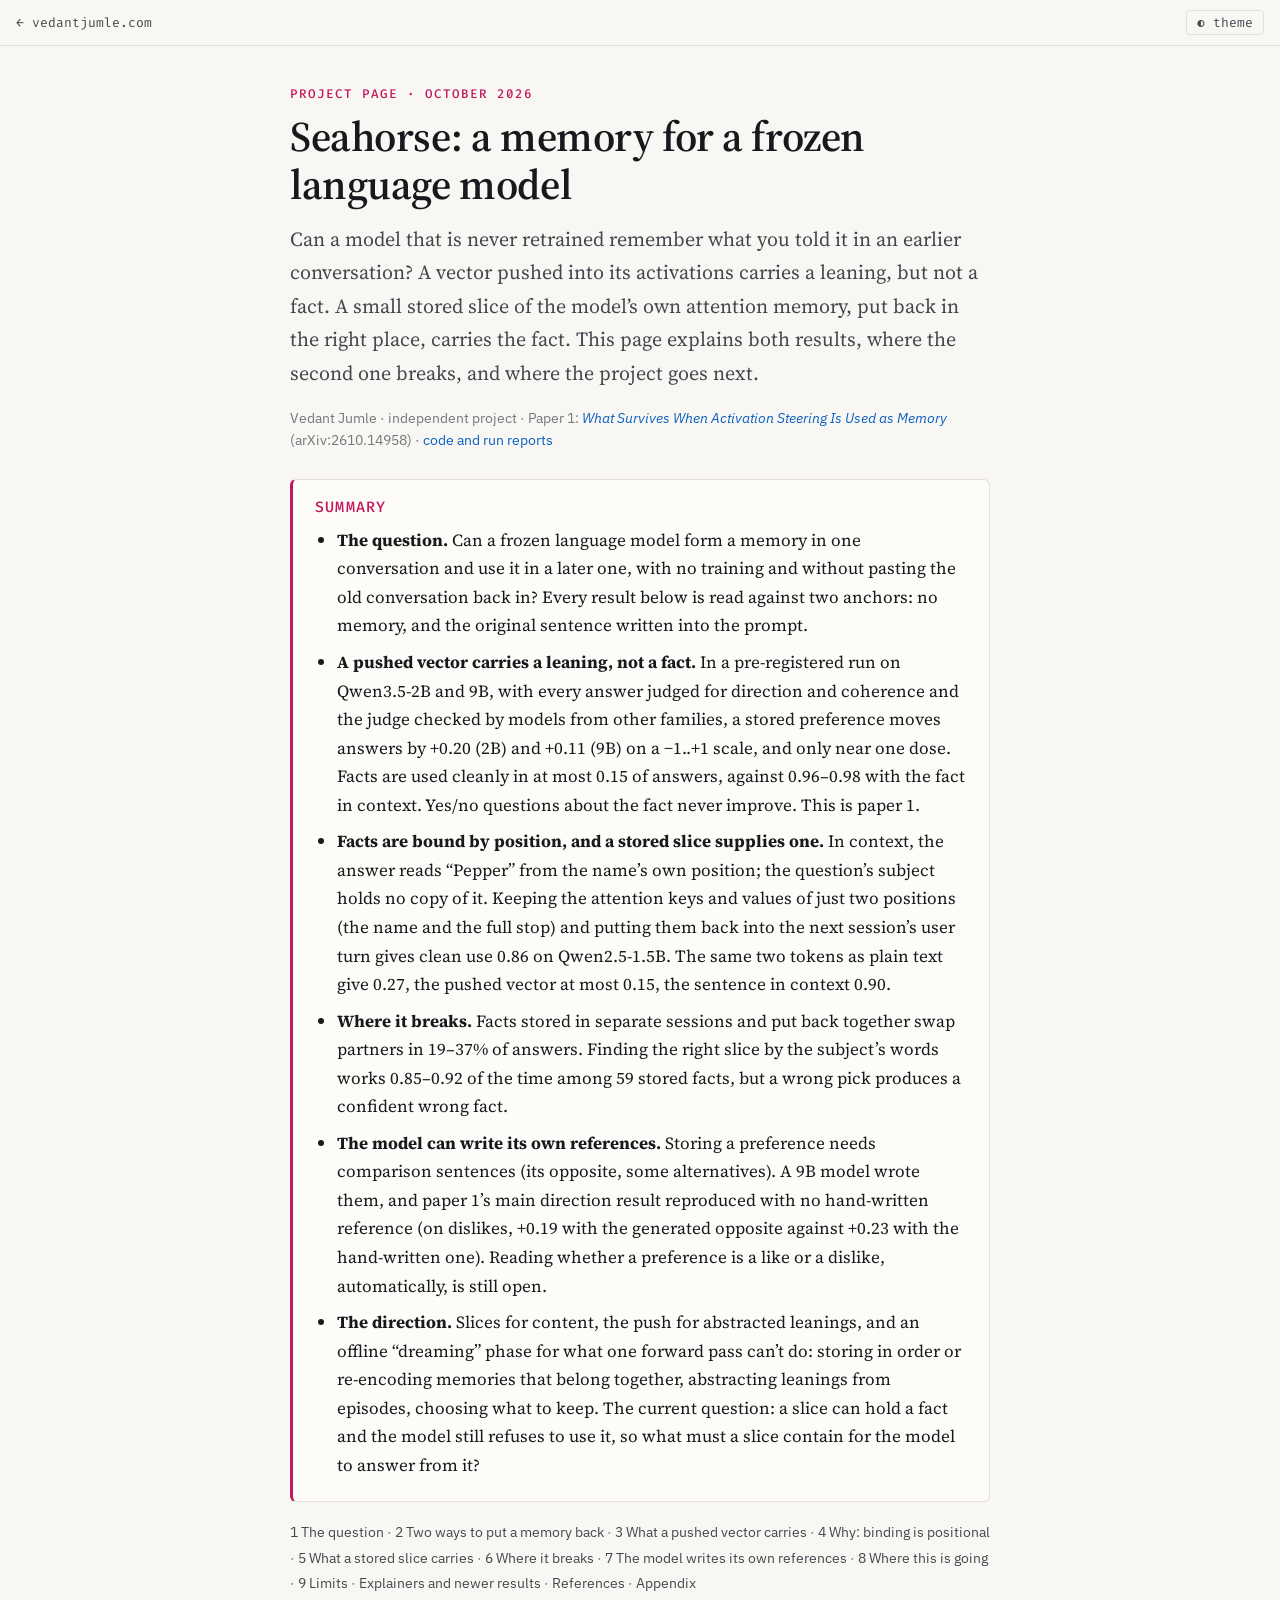
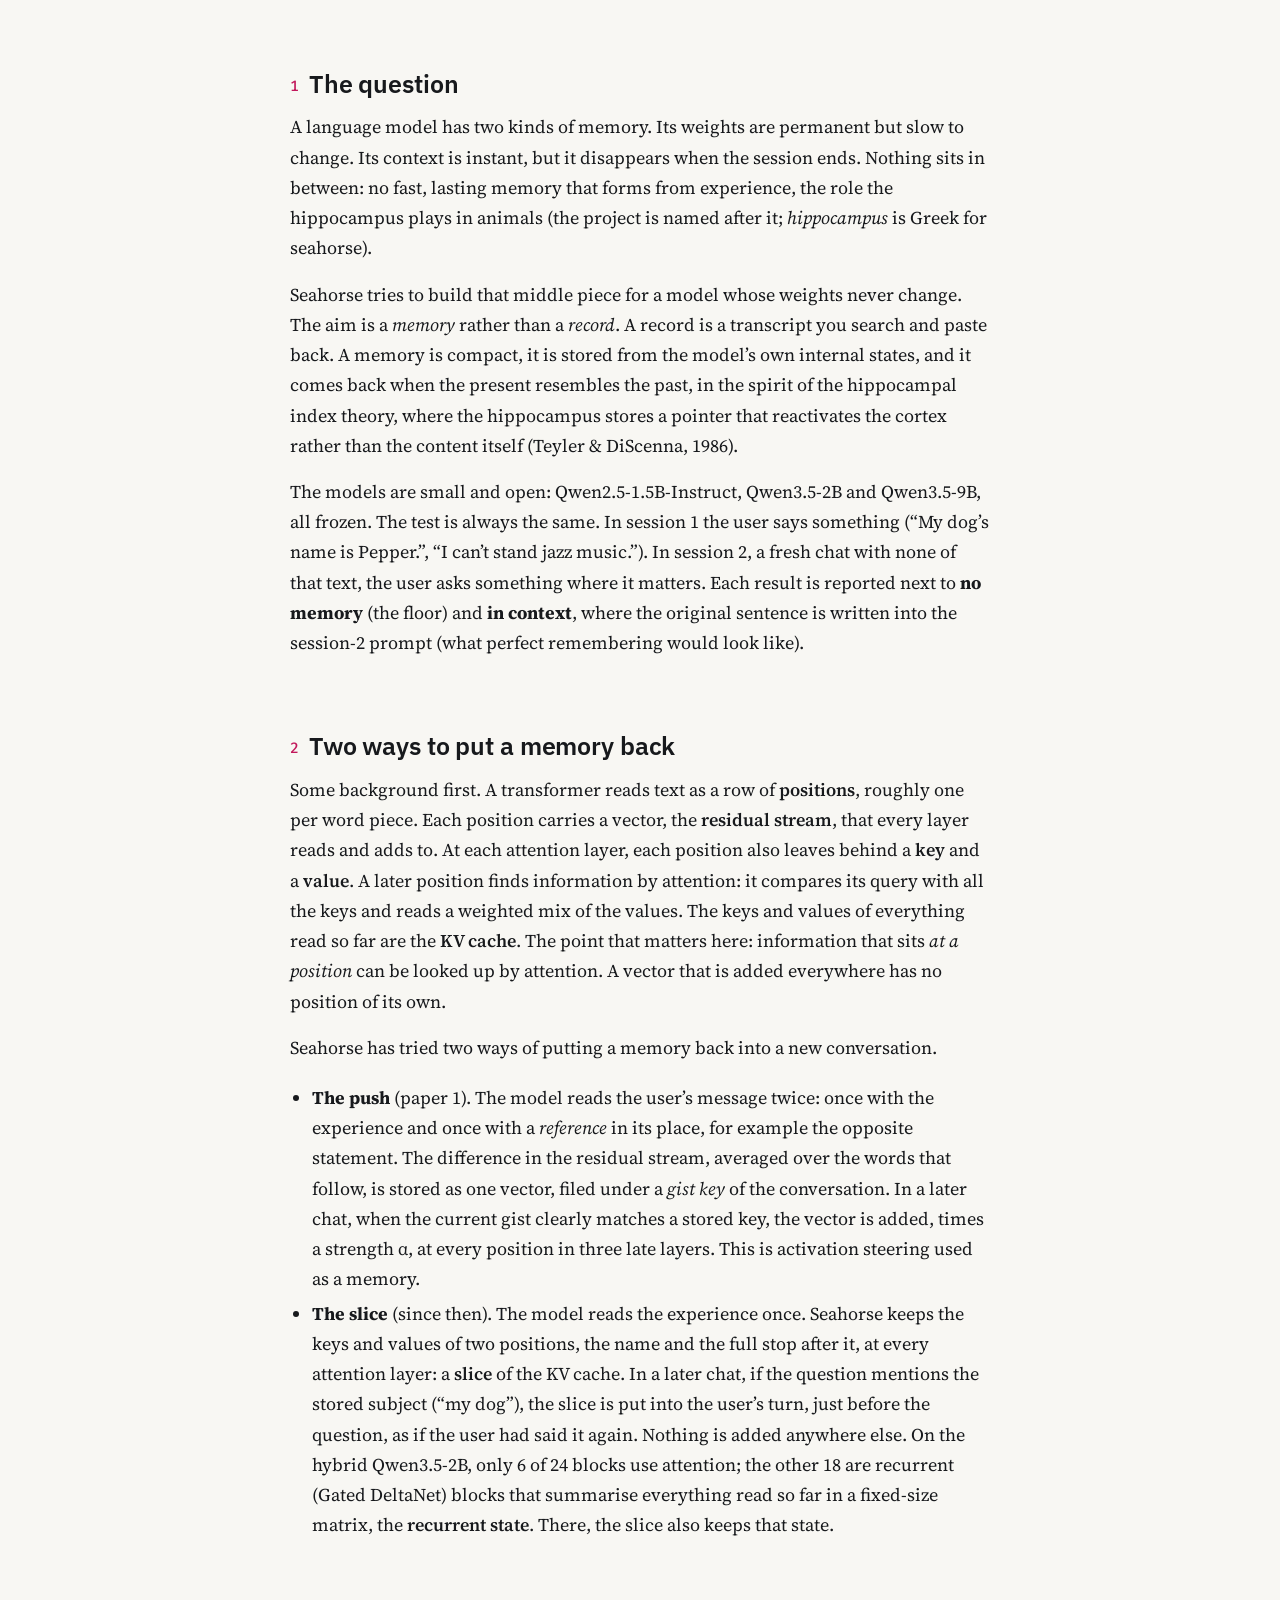
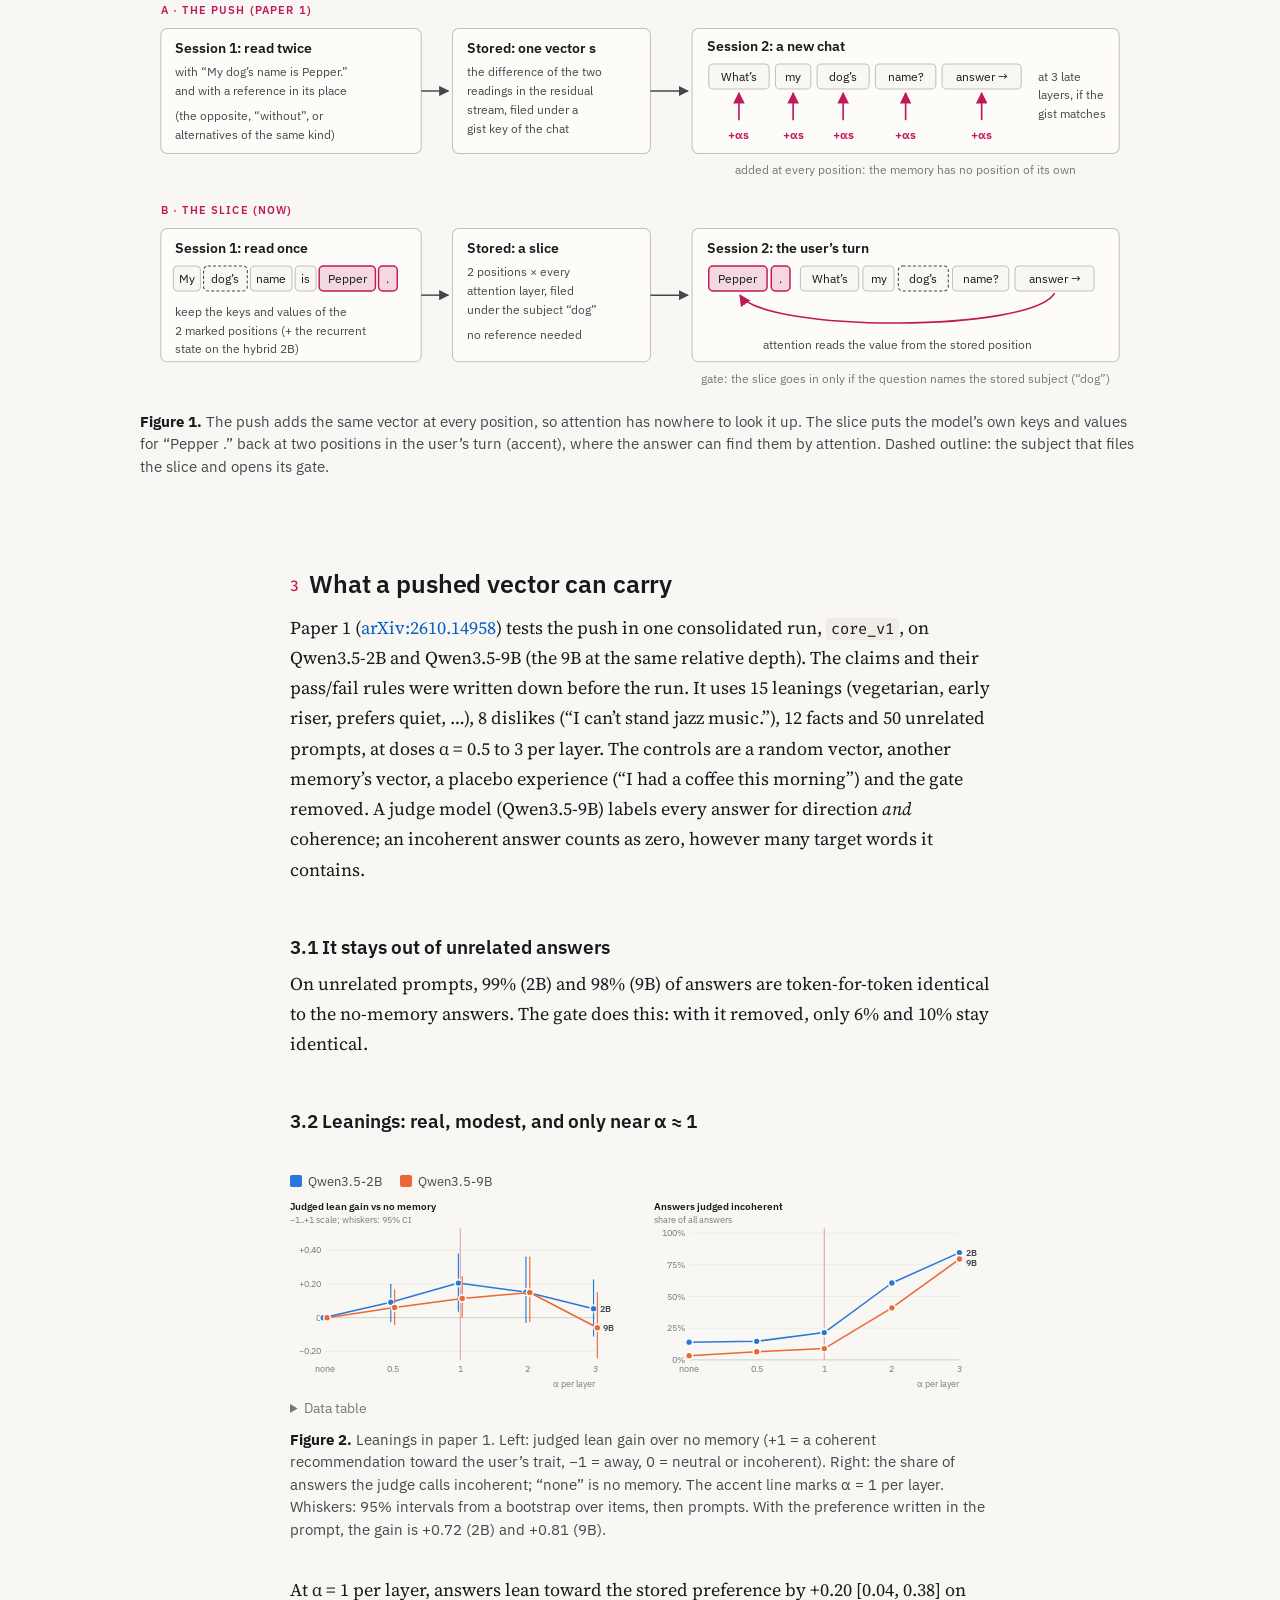
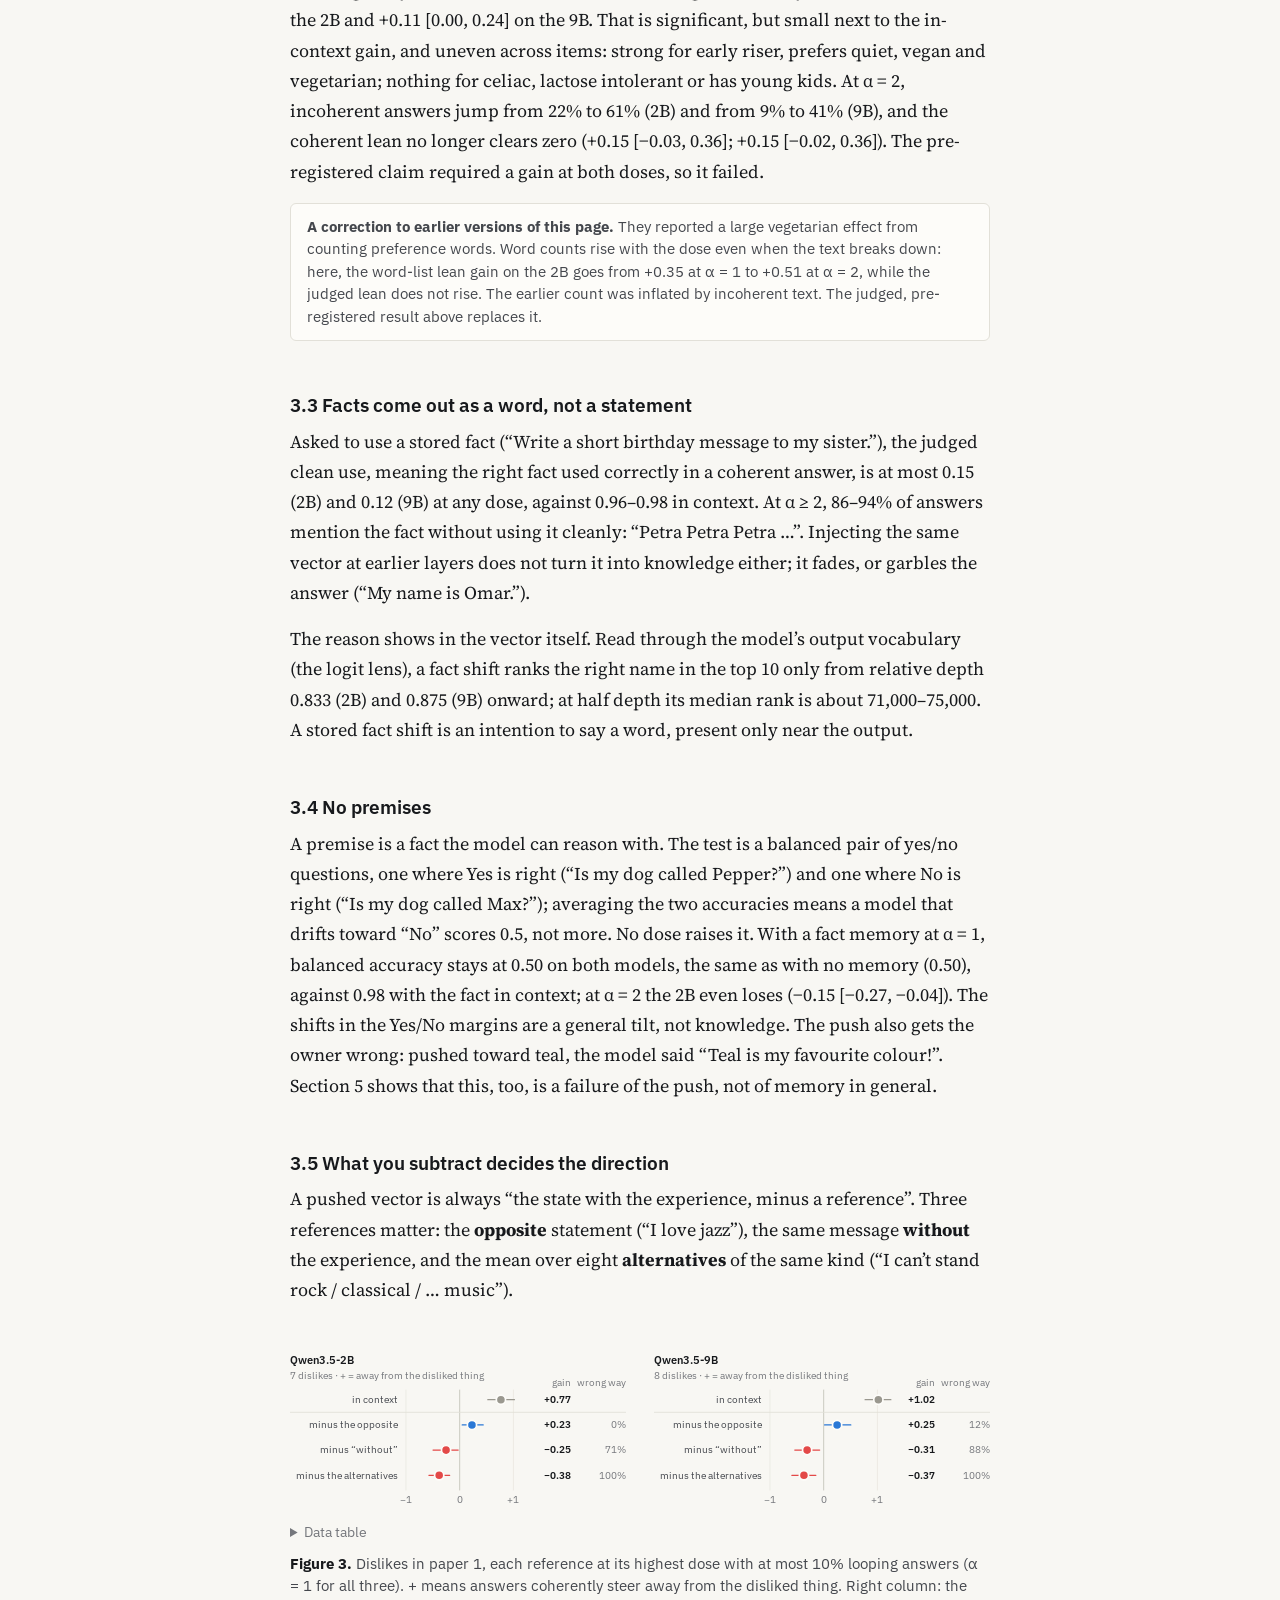
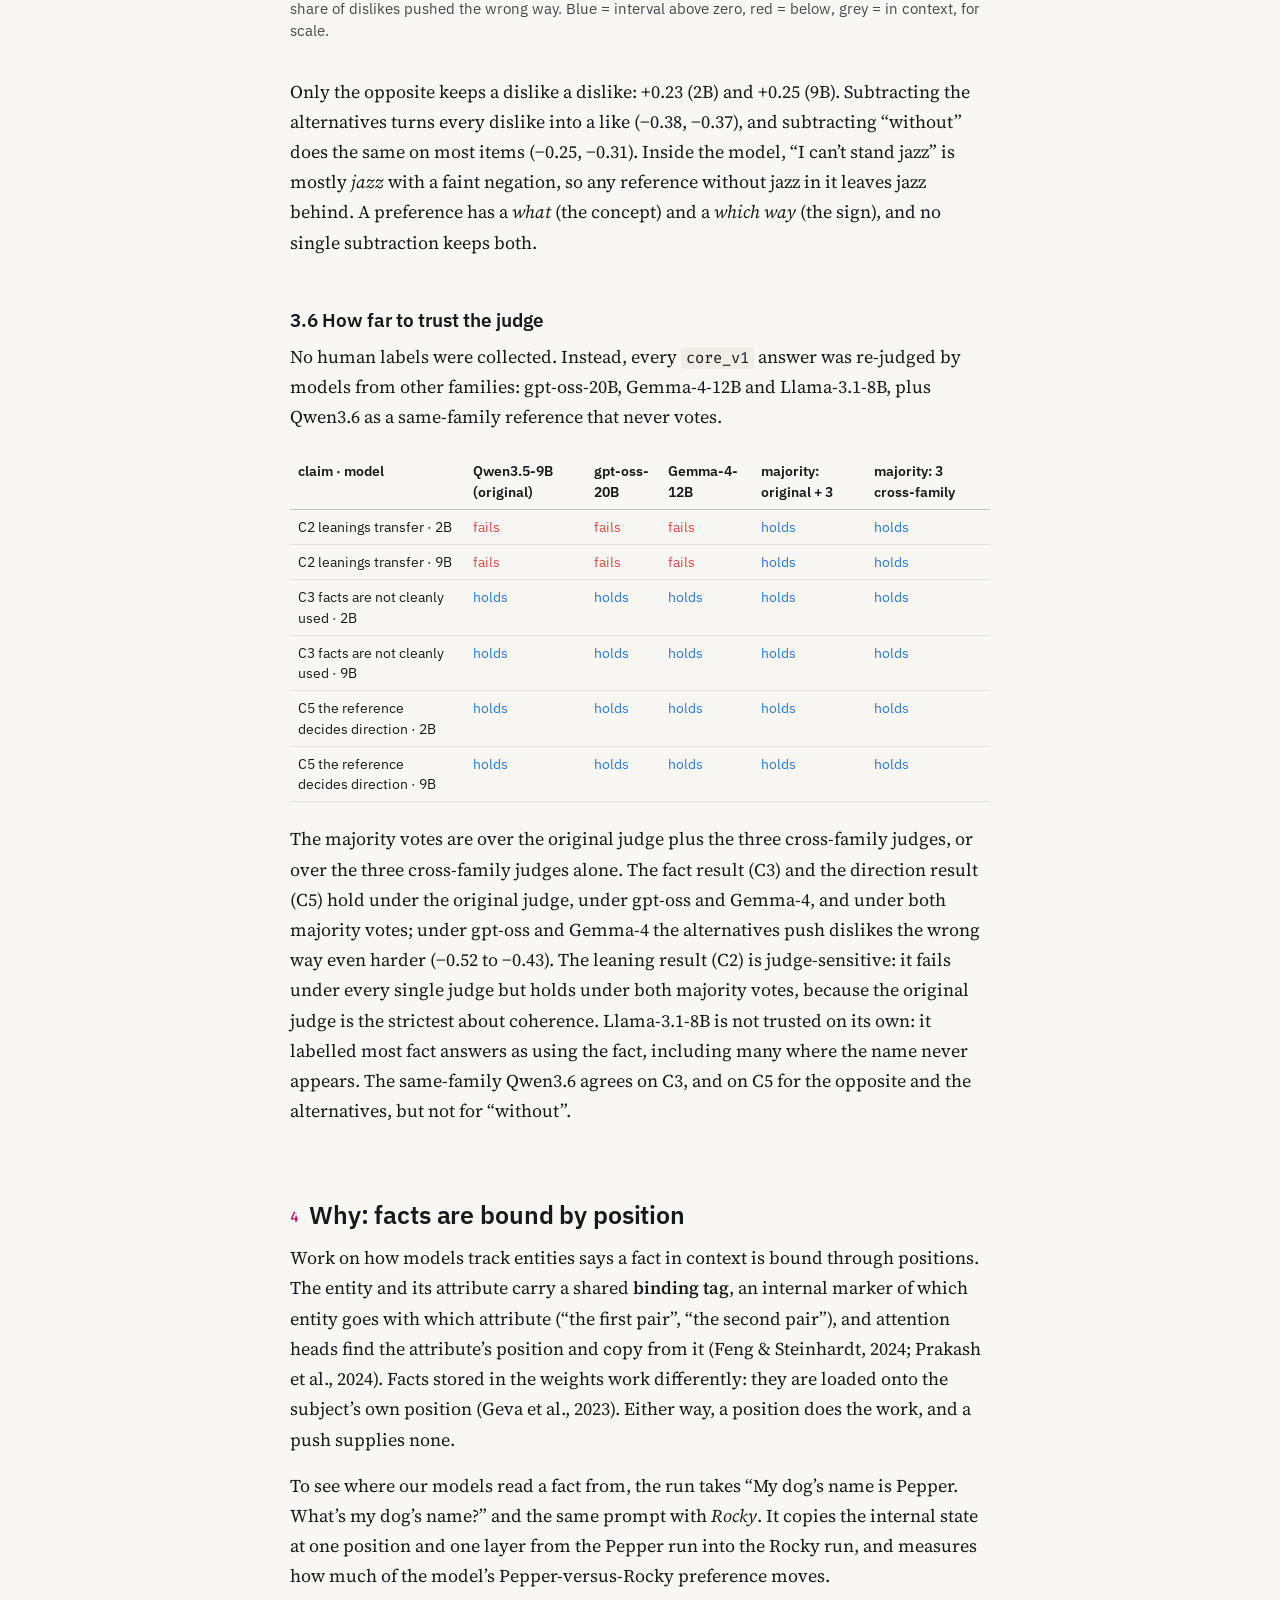
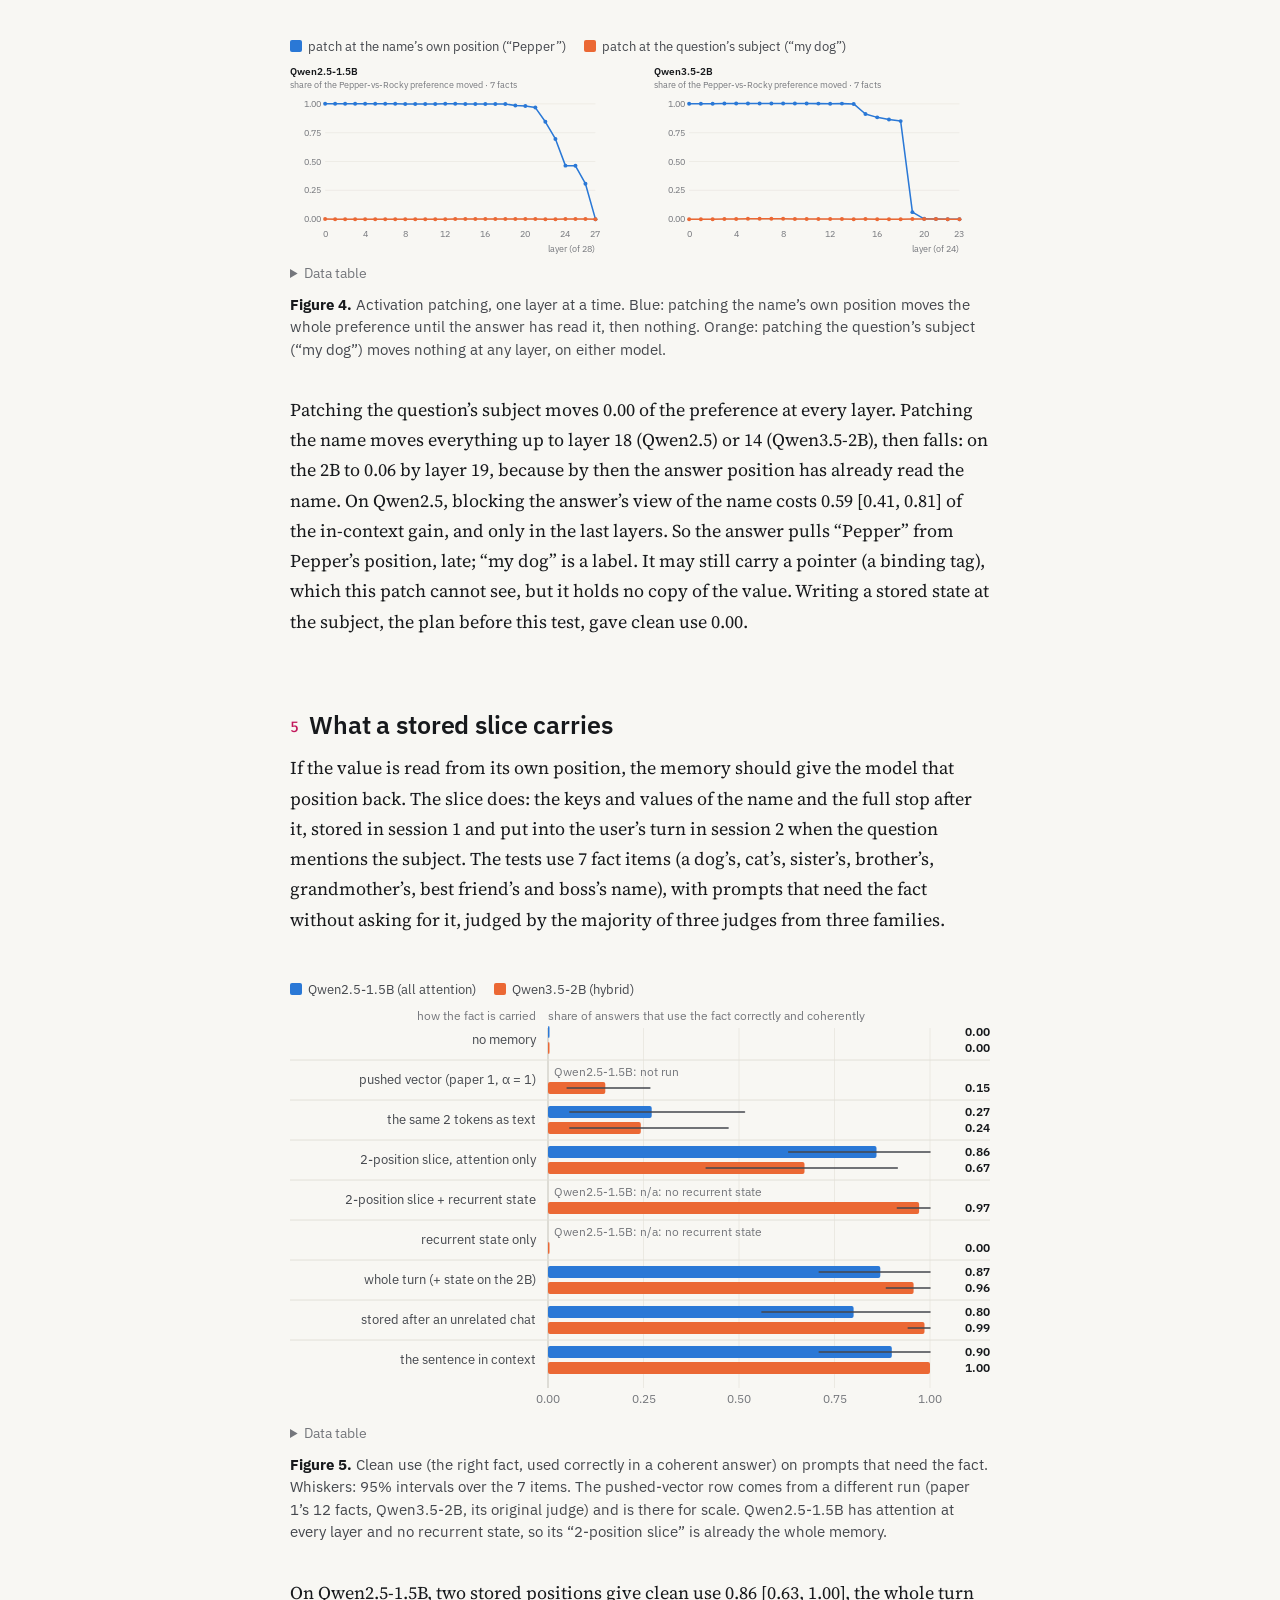
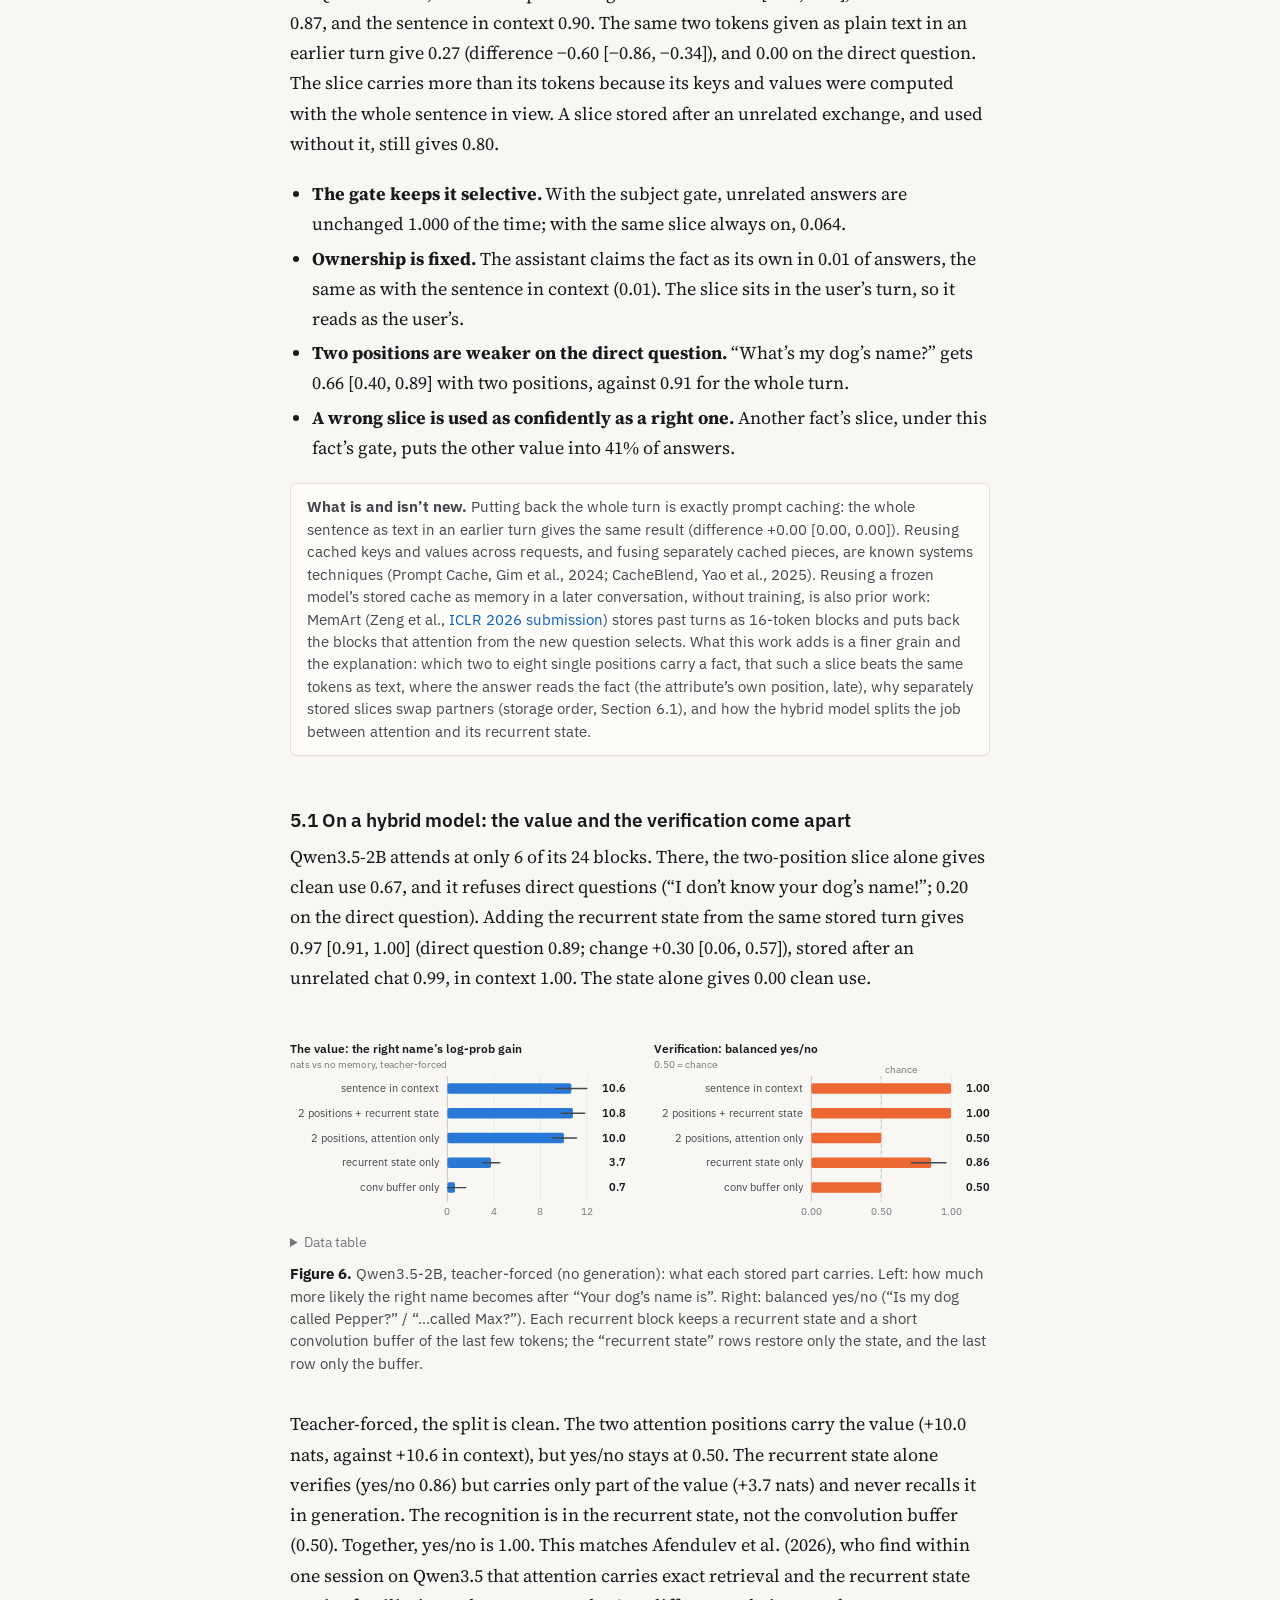
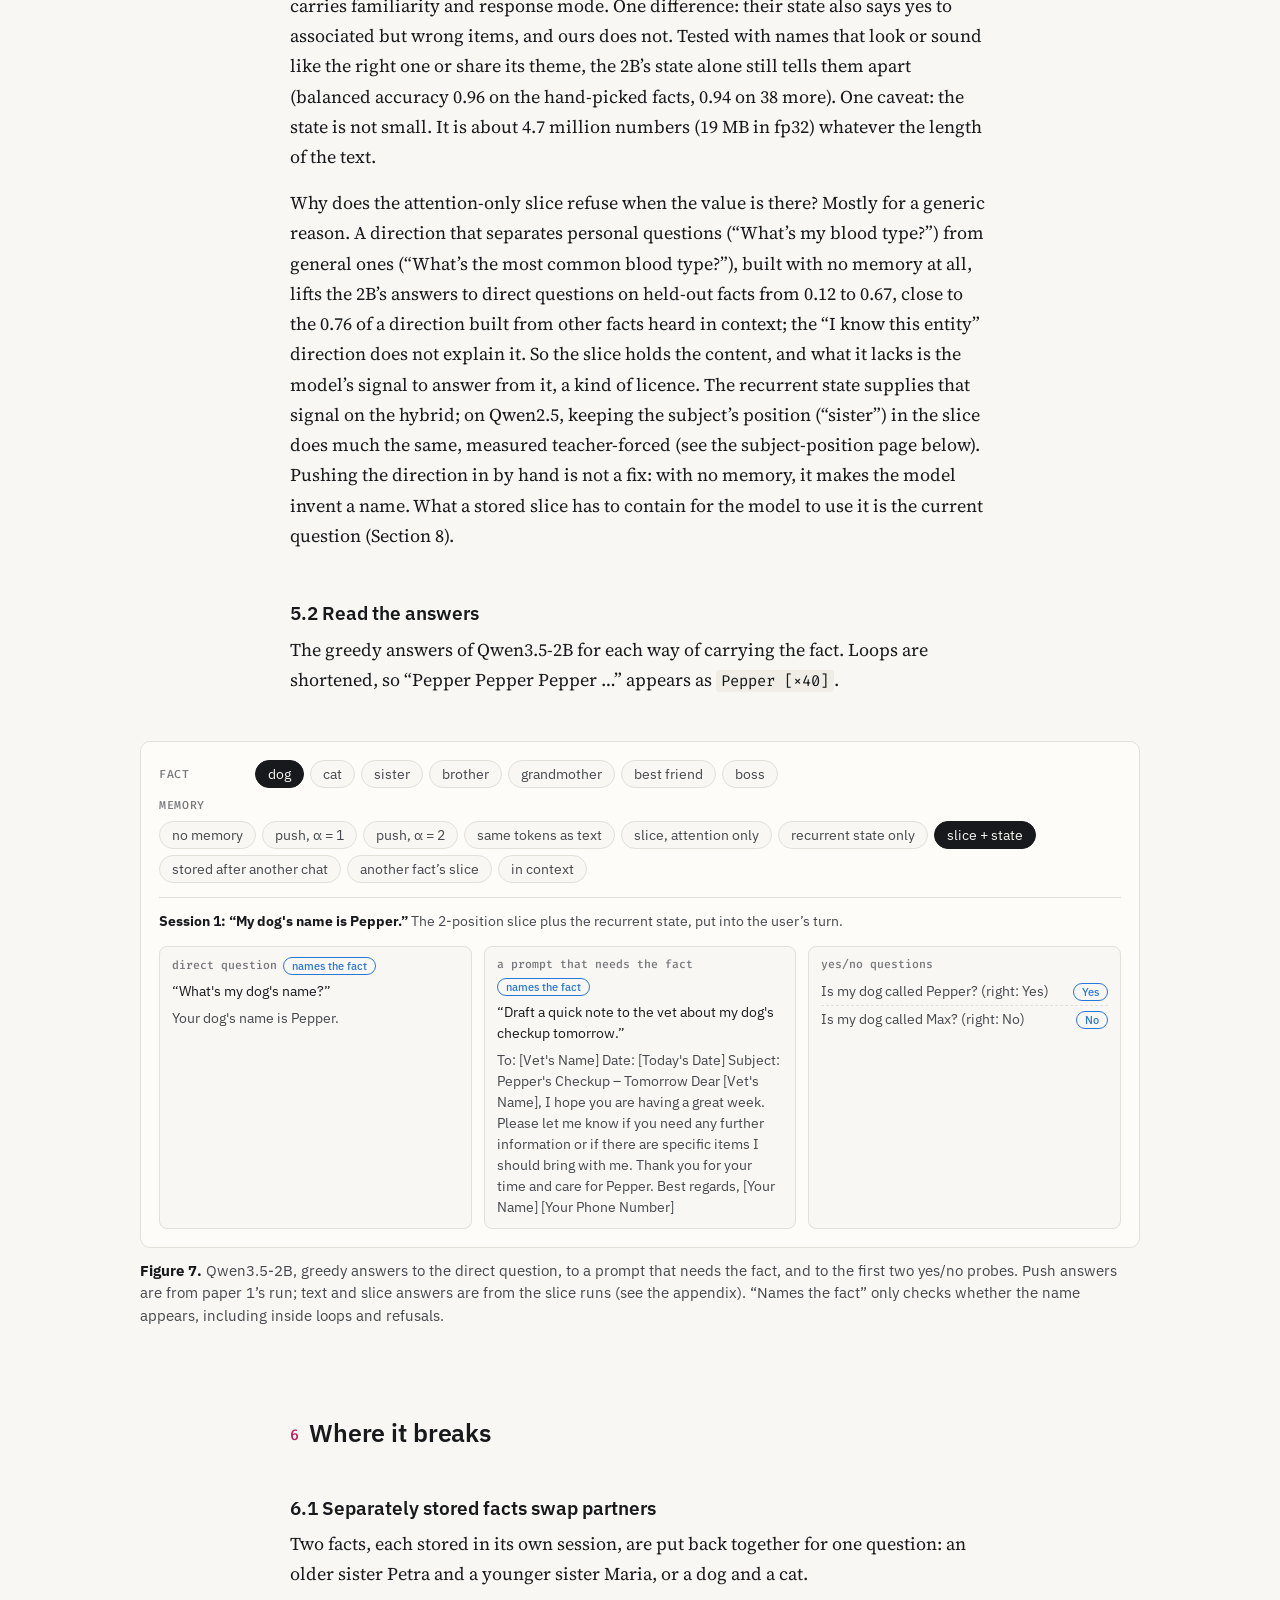
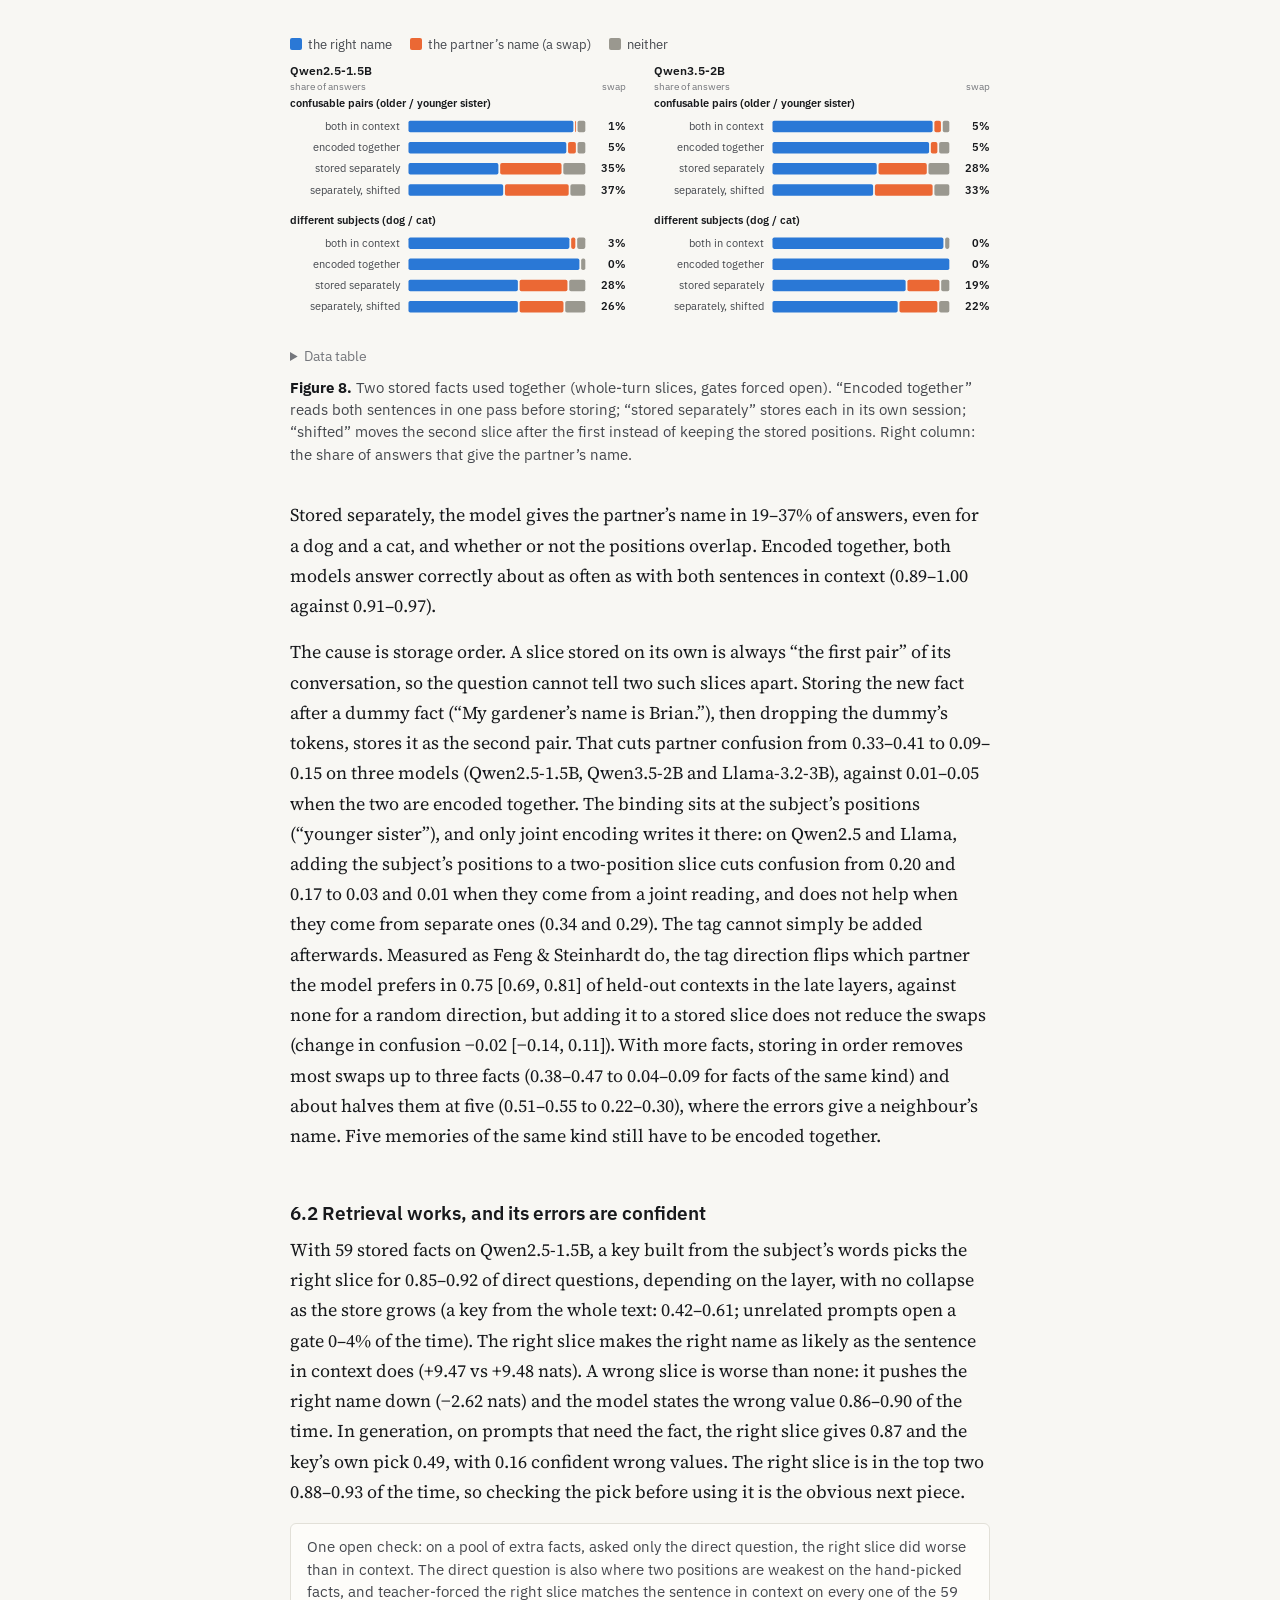
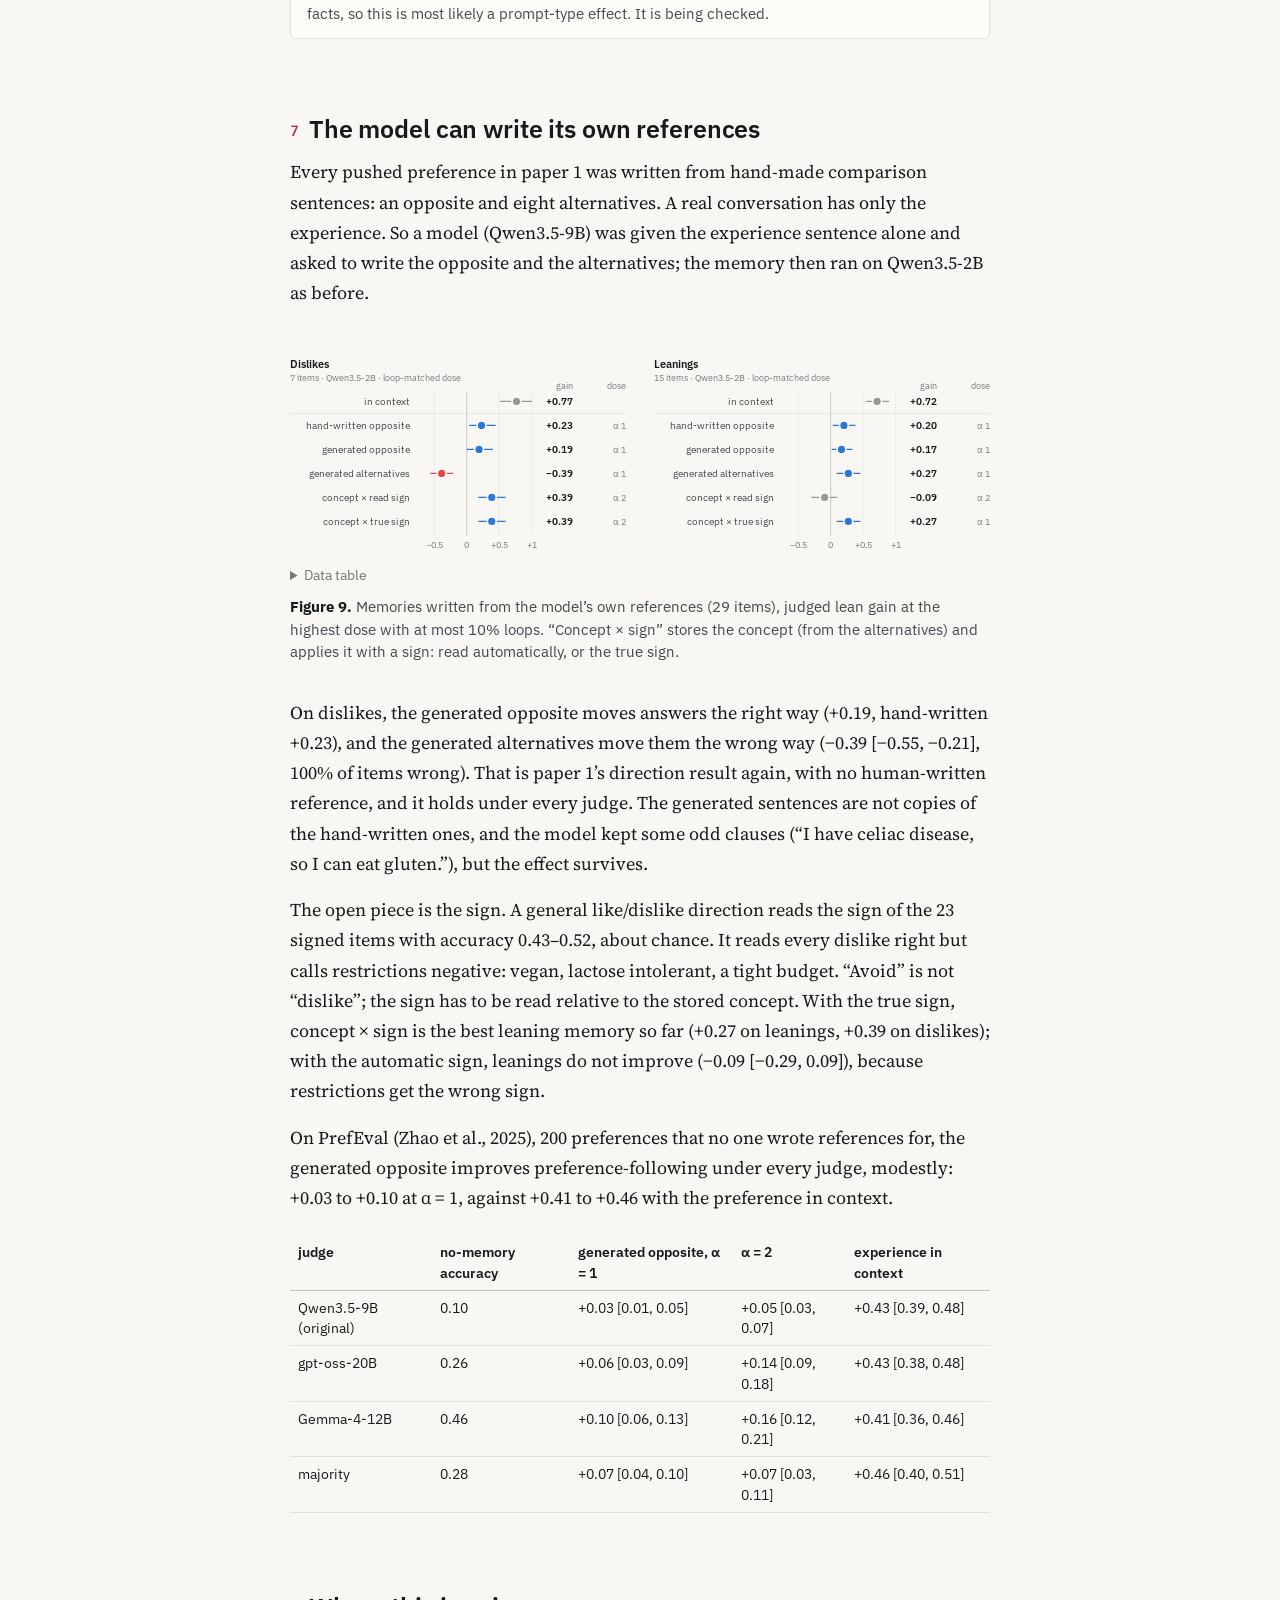
==== commit 354d08e1: "Seahorse: refusal is mostly a generic answer gate; storage order in dreaming; SLEEP and sleep-time c" ====
--- a/seahorse/index.html
+++ b/seahorse/index.html
@@ -238,7 +238,7 @@
 <li><b>Facts are bound by position, and a stored slice supplies one.</b> In context, the answer reads “Pepper” from the name’s own position; the question’s subject holds no copy of it. Keeping the attention keys and values of just two positions (the name and the full stop) and putting them back into the next session’s user turn gives clean use 0.86 on Qwen2.5-1.5B. The same two tokens as plain text give 0.27, the pushed vector at most 0.15, the sentence in context 0.90.</li>
 <li><b>Where it breaks.</b> Facts stored in separate sessions and put back together swap partners in 19–37% of answers. Finding the right slice by the subject’s words works 0.85–0.92 of the time among 59 stored facts, but a wrong pick produces a confident wrong fact.</li>
 <li><b>The model can write its own references.</b> Storing a preference needs comparison sentences (its opposite, some alternatives). A 9B model wrote them, and paper 1’s main direction result reproduced with no hand-written reference (on dislikes, +0.19 with the generated opposite against +0.23 with the hand-written one). Reading whether a preference is a like or a dislike, automatically, is still open.</li>
-<li><b>The direction.</b> Slices for content, the push for abstracted leanings, and an offline “dreaming” phase for what one forward pass can’t do: re-encoding memories that belong together, abstracting leanings from episodes, choosing what to keep. A small trained read adapter on the frozen model is the likely next step.</li>
+<li><b>The direction.</b> Slices for content, the push for abstracted leanings, and an offline “dreaming” phase for what one forward pass can’t do: storing in order or re-encoding memories that belong together, abstracting leanings from episodes, choosing what to keep. The current question: a slice can hold a fact and the model still refuses to use it, so what must a slice contain for the model to answer from it?</li>
 </ul>
 </section>
 <p class="toc"><a href="#question">1 The question</a> · <a href="#two-ways">2 Two ways to put a memory back</a> · <a href="#push">3 What a pushed vector carries</a> · <a href="#position">4 Why: binding is positional</a> · <a href="#slice">5 What a stored slice carries</a> · <a href="#breaks">6 Where it breaks</a> · <a href="#refs-self">7 The model writes its own references</a> · <a href="#next">8 Where this is going</a> · <a href="#limits">9 Limits</a> · <a href="#explainers">Explainers and newer results</a> · <a href="#refs">References</a> · <a href="#appendix">Appendix</a></p>
@@ -399,7 +399,8 @@
 <div class="panels two"><div class="panel"><svg class="chart" viewBox="0 0 380 208" width="380" height="208" role="img" aria-label="The value: the right name’s log-prob gain"><text class="c-title" x="0" y="16">The value: the right name’s log-prob gain</text><text class="c-sub" x="0" y="33">nats vs no memory, teacher-forced</text><line class="c-axis" x1="178.0" y1="42" x2="178.0" y2="184"/><text class="c-tick" x="178.0" y="199" text-anchor="middle">0</text><line class="c-grid" x1="230.7" y1="42" x2="230.7" y2="184"/><text class="c-tick" x="230.7" y="199" text-anchor="middle">4</text><line class="c-grid" x1="283.3" y1="42" x2="283.3" y2="184"/><text class="c-tick" x="283.3" y="199" text-anchor="middle">8</text><line class="c-grid" x1="336.0" y1="42" x2="336.0" y2="184"/><text class="c-tick" x="336.0" y="199" text-anchor="middle">12</text><text class="c-label" x="168" y="60" text-anchor="end">sentence in context</text><rect class="seg s1" tabindex="0" data-tip="sentence in context: log-probability of the right name up 10.65 [9.28, 11.98] nats vs no memory" x="178" y="50.0" width="140.2" height="12" rx="2"/><line class="c-ci ink" x1="300.2" y1="56" x2="335.7" y2="56"/><text class="c-val" x="380" y="60" text-anchor="end">10.6</text><text class="c-label" x="168" y="88" text-anchor="end">2 positions + recurrent state</text><rect class="seg s1" tabindex="0" data-tip="2 positions + recurrent state: log-probability of the right name up 10.79 [9.77, 11.80] nats vs no memory" x="178" y="78.0" width="142.0" height="12" rx="2"/><line class="c-ci ink" x1="306.6" y1="84" x2="333.4" y2="84"/><text class="c-val" x="380" y="88" text-anchor="end">10.8</text><text class="c-label" x="168" y="116" text-anchor="end">2 positions, attention only</text><rect class="seg s1" tabindex="0" data-tip="2 positions, attention only: log-probability of the right name up 10.01 [9.02, 11.10] nats vs no memory" x="178" y="106.0" width="131.8" height="12" rx="2"/><line class="c-ci ink" x1="296.7" y1="112" x2="324.1" y2="112"/><text class="c-val" x="380" y="116" text-anchor="end">10.0</text><text class="c-label" x="168" y="144" text-anchor="end">recurrent state only</text><rect class="seg s1" tabindex="0" data-tip="recurrent state only: log-probability of the right name up 3.74 [3.03, 4.50] nats vs no memory" x="178" y="134.0" width="49.3" height="12" rx="2"/><line class="c-ci ink" x1="217.9" y1="140" x2="237.2" y2="140"/><text class="c-val" x="380" y="144" text-anchor="end">3.7</text><text class="c-label" x="168" y="172" text-anchor="end">conv buffer only</text><rect class="seg s1" tabindex="0" data-tip="conv buffer only: log-probability of the right name up 0.66 [−0.28, 1.58] nats vs no memory" x="178" y="162.0" width="8.6" height="12" rx="2"/><line class="c-ci ink" x1="178.0" y1="168" x2="198.8" y2="168"/><text class="c-val" x="380" y="172" text-anchor="end">0.7</text></svg></div><div class="panel"><svg class="chart" viewBox="0 0 380 208" width="380" height="208" role="img" aria-label="Verification: balanced yes/no"><text class="c-title" x="0" y="16">Verification: balanced yes/no</text><text class="c-sub" x="0" y="33">0.50 = chance</text><line class="c-axis" x1="178.0" y1="42" x2="178.0" y2="184"/><text class="c-tick" x="178.0" y="199" text-anchor="middle">0.00</text><line class="c-grid" x1="257.0" y1="42" x2="257.0" y2="184"/><text class="c-tick" x="257.0" y="199" text-anchor="middle">0.50</text><line class="c-grid" x1="336.0" y1="42" x2="336.0" y2="184"/><text class="c-tick" x="336.0" y="199" text-anchor="middle">1.00</text><line class="c-ref dash" x1="257.0" y1="42" x2="257.0" y2="184"/><text class="c-sub" x="261.0" y="38">chance</text><text class="c-label" x="168" y="60" text-anchor="end">sentence in context</text><rect class="seg s2" tabindex="0" data-tip="sentence in context: balanced yes/no 1.00 [1.00, 1.00]" x="178" y="50.0" width="158.0" height="12" rx="2"/><text class="c-val" x="380" y="60" text-anchor="end">1.00</text><text class="c-label" x="168" y="88" text-anchor="end">2 positions + recurrent state</text><rect class="seg s2" tabindex="0" data-tip="2 positions + recurrent state: balanced yes/no 1.00 [1.00, 1.00]" x="178" y="78.0" width="158.0" height="12" rx="2"/><text class="c-val" x="380" y="88" text-anchor="end">1.00</text><text class="c-label" x="168" y="116" text-anchor="end">2 positions, attention only</text><rect class="seg s2" tabindex="0" data-tip="2 positions, attention only: balanced yes/no 0.50 [0.50, 0.50]" x="178" y="106.0" width="79.0" height="12" rx="2"/><text class="c-val" x="380" y="116" text-anchor="end">0.50</text><text class="c-label" x="168" y="144" text-anchor="end">recurrent state only</text><rect class="seg s2" tabindex="0" data-tip="recurrent state only: balanced yes/no 0.86 [0.71, 0.96]" x="178" y="134.0" width="135.4" height="12" rx="2"/><line class="c-ci ink" x1="290.9" y1="140" x2="330.4" y2="140"/><text class="c-val" x="380" y="144" text-anchor="end">0.86</text><text class="c-label" x="168" y="172" text-anchor="end">conv buffer only</text><rect class="seg s2" tabindex="0" data-tip="conv buffer only: balanced yes/no 0.50 [0.50, 0.50]" x="178" y="162.0" width="79.0" height="12" rx="2"/><text class="c-val" x="380" y="172" text-anchor="end">0.50</text></svg></div></div><details class="data"><summary>Data table</summary><div class="table-wrap"><table><thead><tr><th>what is restored</th><th>gain in log P(right name), nats [95% CI]</th><th>balanced yes/no [95% CI]</th></tr></thead><tbody><tr><td>sentence in context</td><td>10.65 [9.28, 11.98]</td><td>1.00 [1.00, 1.00]</td></tr><tr><td>2 positions + recurrent state</td><td>10.79 [9.77, 11.80]</td><td>1.00 [1.00, 1.00]</td></tr><tr><td>2 positions, attention only</td><td>10.01 [9.02, 11.10]</td><td>0.50 [0.50, 0.50]</td></tr><tr><td>recurrent state only</td><td>3.74 [3.03, 4.50]</td><td>0.86 [0.71, 0.96]</td></tr><tr><td>conv buffer only</td><td>0.66 [−0.28, 1.58]</td><td>0.50 [0.50, 0.50]</td></tr></tbody></table></div></details>
 <figcaption><b>Figure 6.</b> Qwen3.5-2B, teacher-forced (no generation): what each stored part carries. Left: how much more likely the right name becomes after “Your dog’s name is”. Right: balanced yes/no (“Is my dog called Pepper?” / “…called Max?”). Each recurrent block keeps a recurrent state and a short convolution buffer of the last few tokens; the “recurrent state” rows restore only the state, and the last row only the buffer.</figcaption>
 </figure>
-<p>Teacher-forced, the split is clean. The two attention positions carry the value (+10.0 nats, against +10.6 in context), but yes/no stays at 0.50. The recurrent state alone verifies (yes/no 0.86) but carries only part of the value (+3.7 nats) and never recalls it in generation. The recognition is in the recurrent state, not the convolution buffer (0.50). Together, yes/no is 1.00. This matches Afendulev et al. (2026), who find within one session on Qwen3.5 that attention carries exact retrieval and the recurrent state carries familiarity and response mode. One difference: their state also says yes to associated but wrong items, and ours does not. Tested with names that look or sound like the right one or share its theme, the 2B’s state alone still tells them apart (balanced accuracy 0.96 on the hand-picked facts, 0.94 on 38 more). One caveat: the state is not small. It is about 4.7 million numbers (19 MB in fp32) whatever the length of the text. Why the attention-only slice refuses is open: a missing response mode, or a missing “I know this entity” signal.</p>
+<p>Teacher-forced, the split is clean. The two attention positions carry the value (+10.0 nats, against +10.6 in context), but yes/no stays at 0.50. The recurrent state alone verifies (yes/no 0.86) but carries only part of the value (+3.7 nats) and never recalls it in generation. The recognition is in the recurrent state, not the convolution buffer (0.50). Together, yes/no is 1.00. This matches Afendulev et al. (2026), who find within one session on Qwen3.5 that attention carries exact retrieval and the recurrent state carries familiarity and response mode. One difference: their state also says yes to associated but wrong items, and ours does not. Tested with names that look or sound like the right one or share its theme, the 2B’s state alone still tells them apart (balanced accuracy 0.96 on the hand-picked facts, 0.94 on 38 more). One caveat: the state is not small. It is about 4.7 million numbers (19 MB in fp32) whatever the length of the text.</p>
+<p>Why does the attention-only slice refuse when the value is there? Mostly for a generic reason. A direction that separates personal questions (“What’s my blood type?”) from general ones (“What’s the most common blood type?”), built with no memory at all, lifts the 2B’s answers to direct questions on held-out facts from 0.12 to 0.67, close to the 0.76 of a direction built from other facts heard in context; the “I know this entity” direction does not explain it. So the slice holds the content, and what it lacks is the model’s signal to answer from it, a kind of licence. The recurrent state supplies that signal on the hybrid; on Qwen2.5, keeping the subject’s position (“sister”) in the slice does much the same, measured teacher-forced (see the subject-position page below). Pushing the direction in by hand is not a fix: with no memory, it makes the model invent a name. What a stored slice has to contain for the model to use it is the current question (Section 8).</p>
 
 <h3>5.2 Read the answers</h3>
 <p>The greedy answers of Qwen3.5-2B for each way of carrying the fact. Loops are shortened, so “Pepper Pepper Pepper …” appears as <code>Pepper [×40]</code>.</p>
@@ -443,14 +444,14 @@
 <ul>
 <li><b>Slices for content.</b> Facts, and anything else a later question has to look up, are stored as the model’s own keys and values at a few positions (plus the recurrent state on hybrid models), filed under their subject, and put back in the user’s turn.</li>
 <li><b>The push for abstracted leanings.</b> The one job the push does well is a whole-answer leaning, at a low dose, stored with its sign.</li>
-<li><b>An offline “dreaming” phase</b> for what one forward pass at write time can’t do: re-encoding memories that are used together so they get distinct binding tags, abstracting a leaning from many episodes, and choosing what is worth keeping.</li>
+<li><b>An offline “dreaming” phase</b> for what one forward pass at write time can’t do: storing memories in order (the third memory stored as the third fact) or re-encoding those used together, so each gets its own binding tag; abstracting a leaning from many episodes; and choosing what is worth keeping. The idea of an offline “sleep” for language models is not new: SLEEP (Behrouz et al., 2026) trains new weights on the model’s own “dreams”, and sleep-time compute (Lin et al., 2025) rewrites the context as text before the question arrives. Here the model stays frozen, and the offline phase works on its own cached positions.</li>
 </ul>
 <p>Open problems, roughly in order:</p>
 <ul>
 <li><b>Verify a retrieved slice before using it,</b> and abstain when two candidates are close: a wrong slice is worse than none.</li>
 <li><b>Read the sign relative to the concept,</b> so “I’m vegan” is stored as a leaning toward a diet and away from a food.</li>
-<li><b>Explain why an attention-only slice refuses</b> although the value is there.</li>
-<li><b>Train a small read adapter</b> on the frozen model. The training-free reads now have clear limits (retrieval, the sign, the refusals), and trained fast-weight memories such as FwPKM (Zhao &amp; Jones, 2026) show that learning <em>when</em> to read a memory helps. This is the likely next step.</li>
+<li><b>Find what a slice needs to be used, not only to hold the fact.</b> The refusal is mostly a generic gate (Section 5.1), and which entries are kept seems to decide whether it opens. In a comparison with published KV-compression selectors on LongMemEval (four models; Qwen2.5-1.5B and 7B, Llama-3.2-3B, Granite-4.2-30B), every selector that keeps the same number of entries in every attention head looks much better when we score the probability of the right answer than when the model’s own answers are generated and judged. The selector that did best on three of the four models, KVzip (Kim et al., 2025) with one budget shared across all layers and heads, closes most of that gap on two of them. Finding what it keeps is the next step.</li>
+<li><b>Train a small read adapter</b> on the frozen model. The training-free reads now have clear limits (retrieval, the sign, the refusals), and trained fast-weight memories such as FwPKM (Zhao &amp; Jones, 2026) show that learning <em>when</em> to read a memory helps. This is being explored alongside the training-free work.</li>
 </ul>
 <p>A second write-up, on what binds a memory (the push, the slice, and the hybrid’s split), is in progress, with more controls and a second model family running now.</p>
 
@@ -475,21 +476,24 @@
 <h2 id="refs"><span class="n">·</span>References</h2>
 <ul class="refs">
 <li>Afendulev, Dontsov, Tutubalina, &amp; Korznikov (2026). What attention recalls and recurrence controls in hybrid language models. <a href="https://arxiv.org/abs/2609.04434">arXiv:2609.04434</a>.</li>
+<li>Behrouz, A., Hashemi, F., Javanmard, A., &amp; Mirrokni, V. (2026). Language models need sleep: Learning to self-modify and consolidate memories (SLEEP). <a href="https://arxiv.org/abs/2606.03979">arXiv:2606.03979</a>.</li>
 <li>Feng, J., &amp; Steinhardt, J. (2024). How do language models bind entities in context? <em>ICLR 2024</em>.</li>
 <li>Geva, M., Bastings, J., Filippova, K., &amp; Globerson, A. (2023). Dissecting recall of factual associations in auto-regressive language models. <em>EMNLP 2023</em>.</li>
 <li>Gim, I., Chen, G., Lee, S., Sarda, N., Khandelwal, A., &amp; Zhong, L. (2024). Prompt Cache: Modular attention reuse for low-latency inference. <em>MLSys 2024</em>.</li>
 <li>Jumle, V. (2026). What survives when activation steering is used as memory. <a href="https://arxiv.org/abs/2610.14958">arXiv:2610.14958</a>.</li>
+<li>Kim, J.-H., Kim, J., Kwon, S., Lee, J. W., Yun, S., &amp; Song, H. O. (2025). KVzip: Query-agnostic KV cache compression with context reconstruction. <em>NeurIPS 2025</em>. <a href="https://arxiv.org/abs/2505.23416">arXiv:2505.23416</a>.</li>
+<li>Lin, K., Snell, C., Wang, Y., Packer, C., Wooders, S., Stoica, I., &amp; Gonzalez, J. E. (2025). Sleep-time compute: Beyond inference scaling at test-time. <a href="https://arxiv.org/abs/2504.13171">arXiv:2504.13171</a>.</li>
 <li>Prakash, N., Rott Shaham, T., Haklay, T., Belinkov, Y., &amp; Bau, D. (2024). Fine-tuning enhances existing mechanisms: A case study on entity tracking. <em>ICLR 2024</em>.</li>
 <li>Teyler, T. J., &amp; DiScenna, P. (1986). The hippocampal memory indexing theory. <em>Behavioral Neuroscience</em>, 100(2), 147–154.</li>
 <li>Yao, J., Li, H., Liu, Y., Ray, S., Cheng, Y., Zhang, Q., Du, K., Lu, S., &amp; Jiang, J. (2025). CacheBlend: Fast large language model serving for RAG with cached knowledge fusion. <em>EuroSys 2025</em>.</li>
-<li>Zeng, Y., Zuo, P., Lyu, M., Yang, X., Wu, H., Xu, Y., &amp; Yu, Z. (2025). KVCache-centric memory for LLM agents (MemArt). ICLR 2026 submission. <a href="https://openreview.net/forum?id=YolJOZOGhI">OpenReview</a>.</li>
+<li>Zeng, Y., Zuo, P., Lyu, M., Yang, X., Wu, H., Xu, Y., &amp; Yu, Z. (2026). KVCache-centric memory for LLM agents (MemArt). ICLR 2026 submission. <a href="https://openreview.net/forum?id=YolJOZOGhI">OpenReview</a>.</li>
 <li>Zhao, S., Hong, M., Durmus, E., Liang, P., Sun, Y., &amp; Wei, X. (2025). Do LLMs recognize your preferences? Evaluating personalized preference following in LLMs (PrefEval). <em>ICLR 2025</em>. <a href="https://arxiv.org/abs/2502.09597">arXiv:2502.09597</a>.</li>
 <li>Zhao, T., &amp; Jones, L. (2026). Fast-weight product key memory. <a href="https://arxiv.org/abs/2601.00671">arXiv:2601.00671</a>.</li>
 </ul>
 
 <h2 id="appendix"><span class="n">·</span>Appendix: runs, definitions, judges</h2>
 <div class="appendix">
-<p>Code, pre-registrations and run reports are in the <a href="https://github.com/vedant-jumle/Seahorse">Seahorse repository</a>. Every chart on this page, and every number tied to a chart or a claim, is generated from the run outputs by <code>tools/manuscript/build.py</code>, so the page can be rebuilt when a run changes. The exceptions are the addendum 7–9 numbers, marked in the list of runs below.</p>
+<p>Code, pre-registrations and run reports are in the <a href="https://github.com/vedant-jumle/Seahorse">Seahorse repository</a>. Every chart on this page, and every number tied to a chart or a claim, is generated from the run outputs by <code>tools/manuscript/build.py</code>, so the page can be rebuilt when a run changes. The exceptions are the addendum 7–9 numbers and the selector comparison in Section 8, marked in the list of runs below.</p>
 <h3>Runs</h3>
 <ul>
 <li><code>core_v1_20261007_1820</code>: paper 1, the push on Qwen3.5-2B and 9B (Figures 2 and 3, Section 3, the push rows of Figures 5 and 7), with the judge panel.</li>
@@ -498,7 +502,8 @@
 <li><code>dream_bind_state2b_20261012_1759</code>: slices on Qwen3.5-2B with and without the recurrent state (Figures 5 and 7).</li>
 <li><code>dream_bind_add5_20261013_1255</code>: the same tokens as text, and two-fact collisions (Figures 5, 7 and 8).</li>
 <li><code>dream_bind_add6_20261014_1608</code>: the binding-tag repair, retrieval with up to 59 facts, the recurrent state versus the convolution buffer (Figure 6, Section 6).</li>
-<li><code>dream_bind_add7_20261022_1526</code>, <code>dream_bind_add8_20261025_1812</code> and <code>dream_bind_add9_20261030_0107</code>: the state’s recognition against look-alike names, Llama-3.2-3B, storage order and the subject’s positions in collisions, and storage order with three and five facts (Sections 5.1, 6.1 and 9). These numbers are quoted from the run reports, as summarised in <code>docs/dreaming/01-binding.md</code>, not computed by the build.</li>
+<li><code>dream_bind_add7_20261022_1526</code>, <code>dream_bind_add8_20261025_1812</code> and <code>dream_bind_add9_20261030_0107</code>: the state’s recognition against look-alike names, Llama-3.2-3B, storage order and the subject’s positions in collisions, the generic answer gate, and storage order with three and five facts (Sections 5.1, 6.1 and 9). These numbers are quoted from the run reports, as summarised in <code>docs/dreaming/01-binding.md</code>, not computed by the build.</li>
+<li><code>dream_compare_a_20261105_1822</code>: published KV-compression selectors against ours on LongMemEval, four models, judged (Section 8). Quoted from <code>summary_a.md</code> and the per-model reports, not computed by the build.</li>
 <li><code>dream_refs_20261015_1545</code> and <code>dream_refs_pe_20261015_1603</code>: model-written references on 29 items and on PrefEval (Figure 9, Section 7).</li>
 </ul>
 <h3>Definitions</h3>
